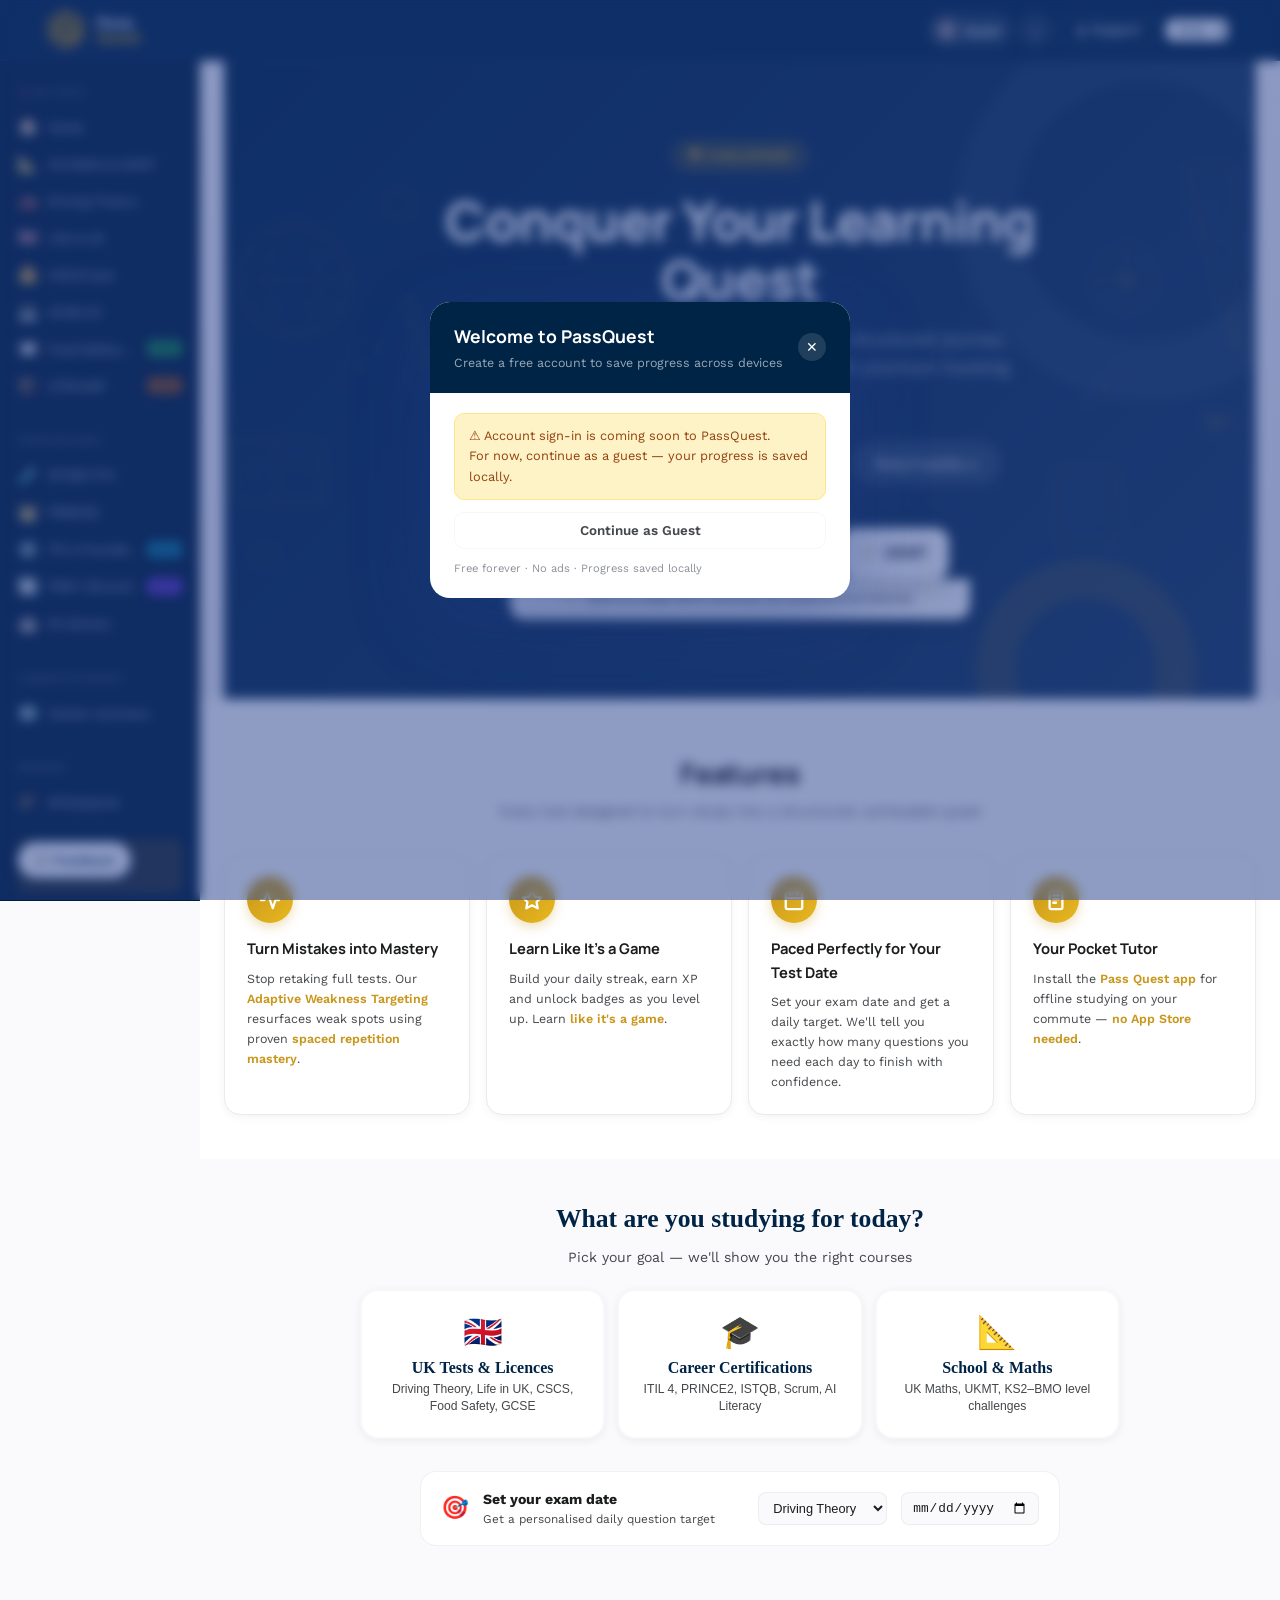
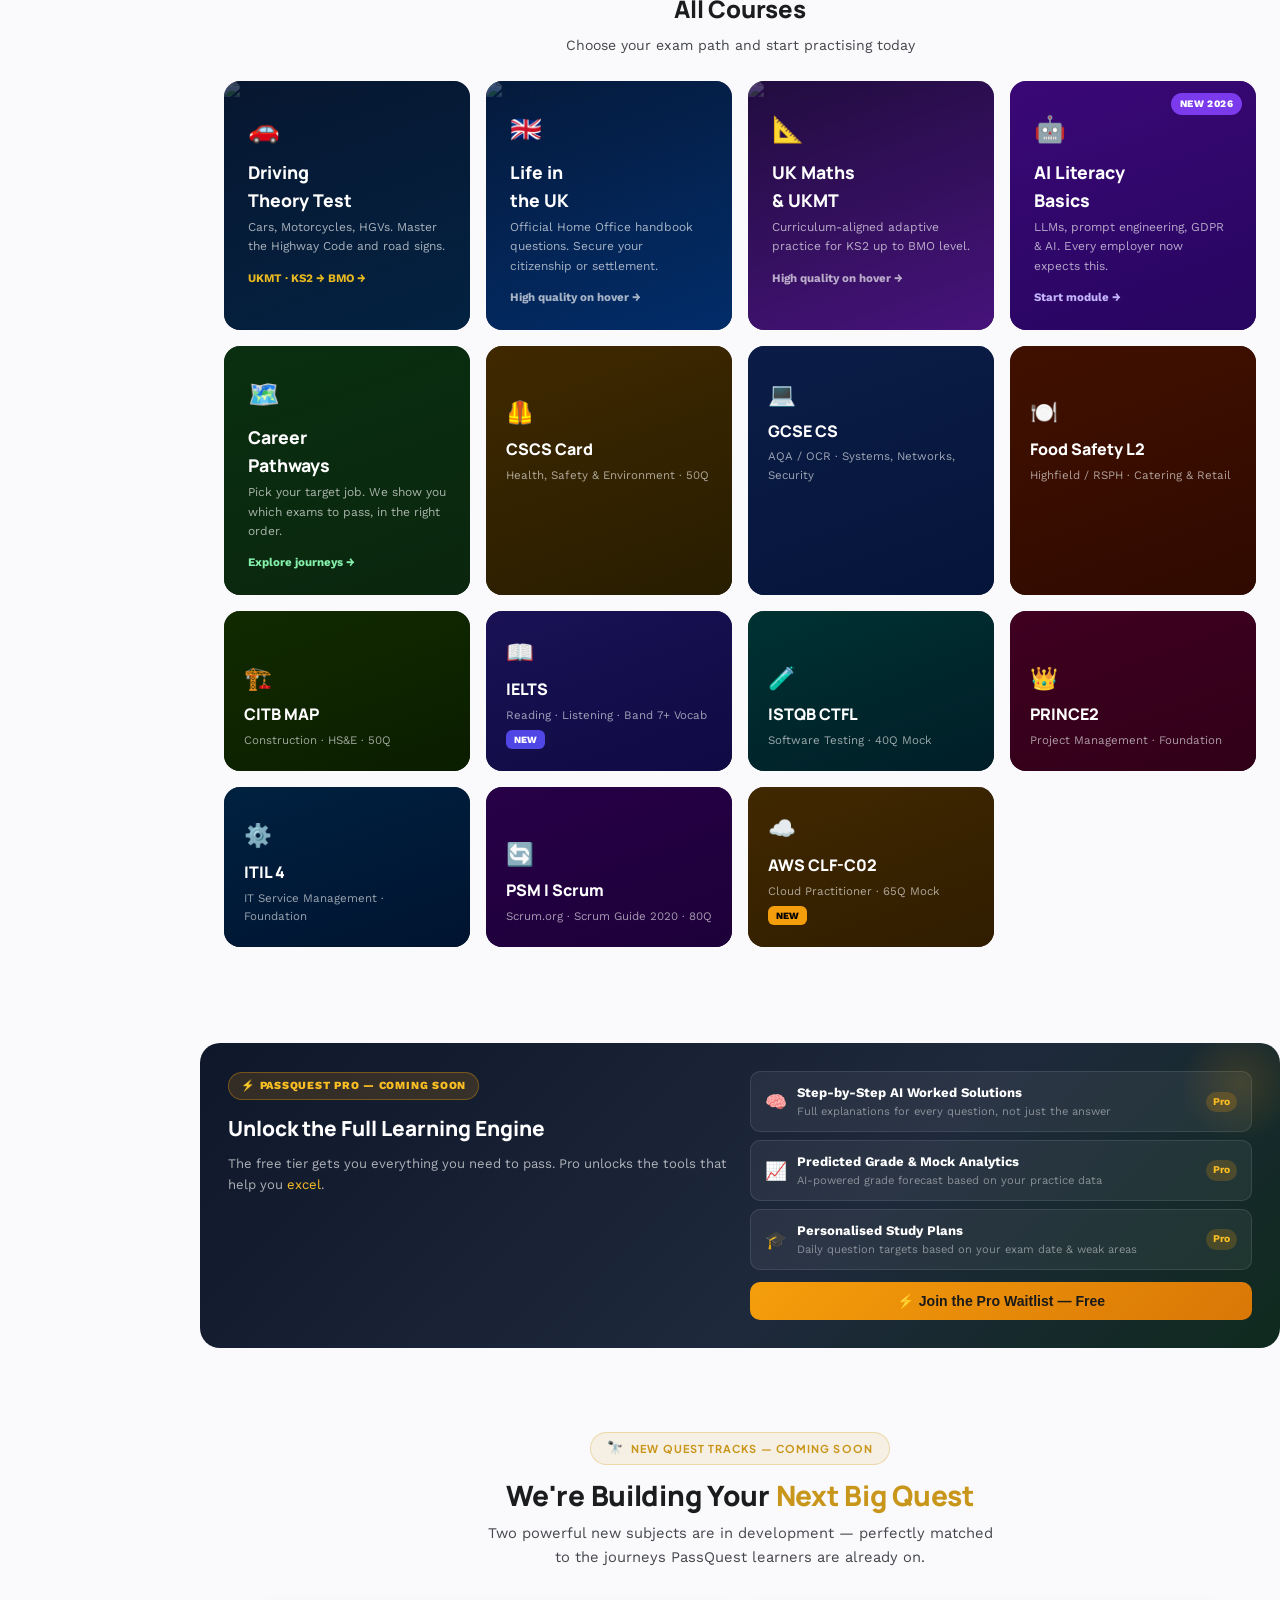
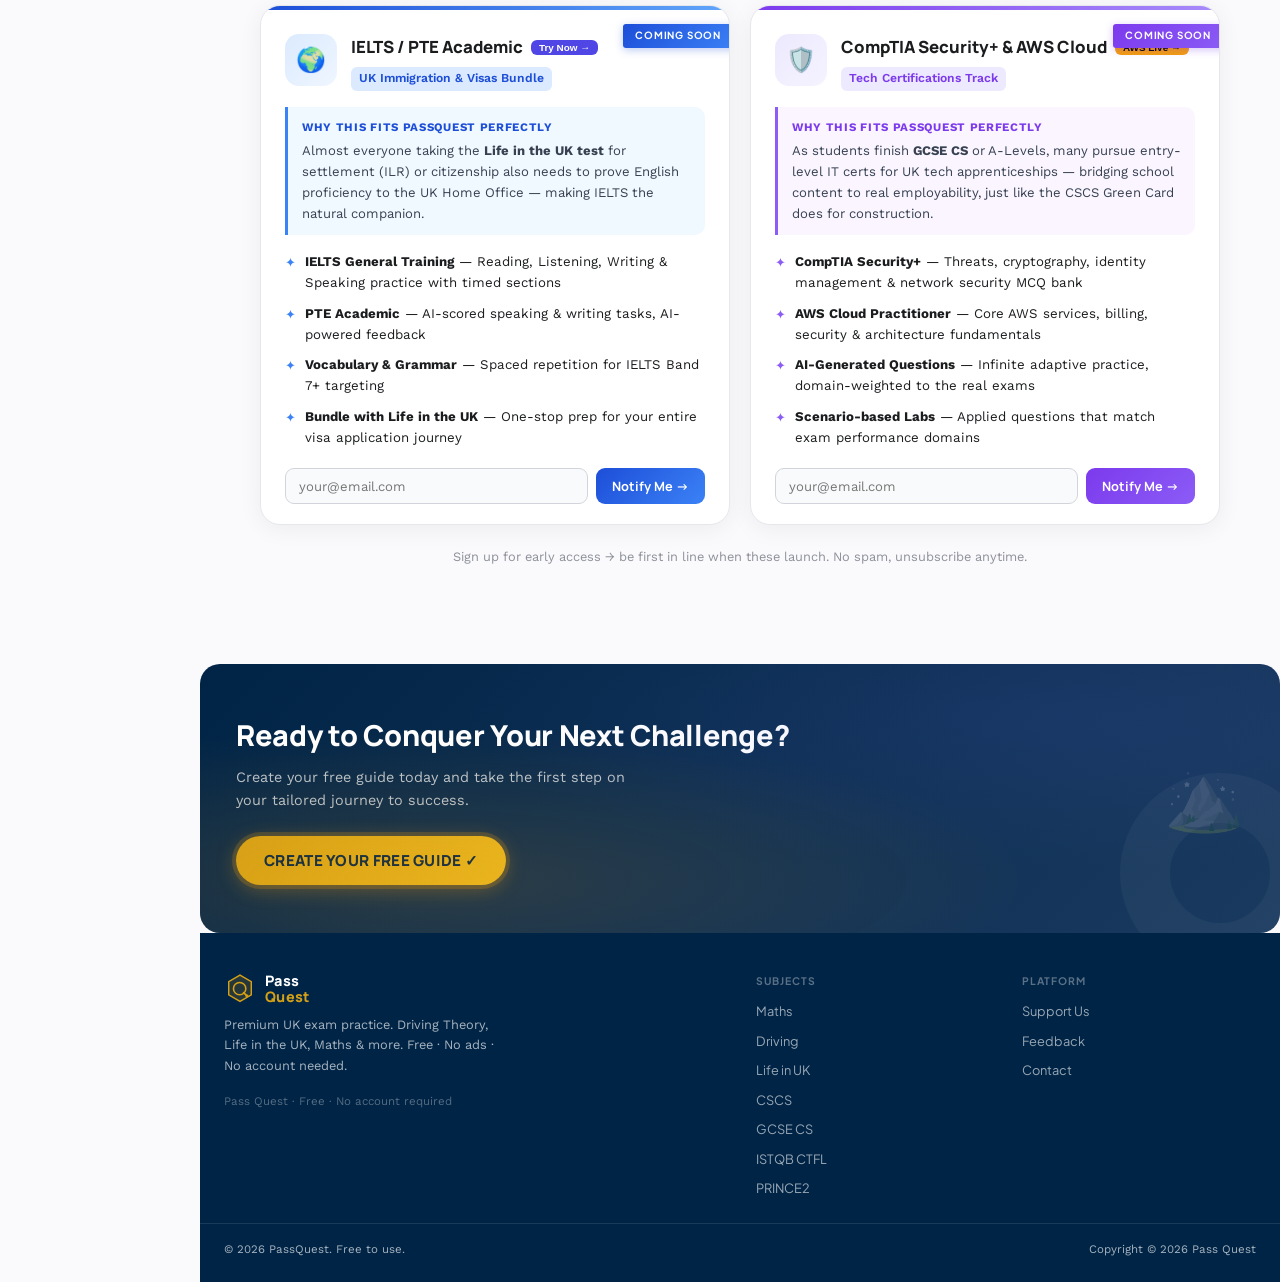
==== index.html @ 2c8353b1 "Add files via upload" ====
<!DOCTYPE html>
<html lang="en">
<head>
<meta charset="UTF-8"/>
<meta name="viewport" content="width=device-width,initial-scale=1.0"/>
<title>PassQuest — UK Maths Practice</title>
<link rel="manifest" href="/manifest.json">
<meta name="theme-color" content="#1E3A8A">
<meta name="apple-mobile-web-app-capable" content="yes">
<meta name="apple-mobile-web-app-status-bar-style" content="black-translucent">
<meta name="apple-mobile-web-app-title" content="PassQuest">
<link rel="apple-touch-icon" href="/icon-192.png">
<link rel="icon" href="data:image/svg+xml,<svg xmlns='http://www.w3.org/2000/svg' viewBox='0 0 100 100'><text y='.9em' font-size='90'></text></svg>">
<link rel="preconnect" href="https://fonts.googleapis.com">
<link rel="preconnect" href="https://fonts.gstatic.com" crossorigin>
<link href="https://fonts.googleapis.com/css2?family=Manrope:wght@400;500;600;700;800;900&family=Work+Sans:wght@400;500;600;700&family=Plus+Jakarta+Sans:wght@400;500;600;700&family=JetBrains+Mono:wght@500;600&display=swap" rel="stylesheet">

<style>
/* ─── Reset & tokens ───────────────────────────────────────── */
*,*::before,*::after{box-sizing:border-box;margin:0;padding:0}

:root{
  /* ─── Academic Architect Palette ─────────────────────── */
  --primary:#002446;
  --primary-c:#1a3a5f;
  --secondary:#00c47a;
  --secondary-c:#8af5be;
  --tertiary:#006590;
  --tertiary-f:#c2e8ff;

  /* Surface hierarchy (light stationery layers) */
  --bg:#faf9fc;
  --sur:#ffffff;
  --sur-low:#f4f3f7;
  --sur-high:#e9e8eb;
  --sur-dim:#dddadf;

  /* Keep legacy vars mapped for backward compatibility */
  --navy:#002446;
  --navy2:#1a3a5f;
  --gold:#d4a017;
  --gold2:#e8b820;

  /* On-surface text (never pure black) */
  --tx:#1a1c1e;
  --mu:#44474b;
  --lite:#8d9199;

  /* Borders — "Ghost Border" at 15% opacity */
  --bdr:rgba(195,198,207,0.15);
  --bdr2:rgba(195,198,207,0.25);
  --outline:#c3c6cf;

  /* Topic accent */
  --tc:#006590; --tcb:#c2e8ff;

  /* Feedback */
  --ok:#006e2e; --okb:#d3f5e6; --okbdr:#00a84a;
  --bad:#ba1a1a; --badb:#ffdad6; --badbdr:#e05c5c;

  /* Tier colours */
  --t1:#15803d; --t1b:#dcfce7;
  --t2:#002446; --t2b:#c2e8ff;
  --t3:#6a3ea1; --t3b:#eedcff;
  --t4:#9f1239; --t4b:#ffe4e6;

  /* Spacing */
  --r:12px; --rlg:20px;

  /* Ambient shadow — DESIGN.md spec */
  --sh:0 12px 32px rgba(26,28,30,0.06);
  --shlg:0 16px 48px rgba(26,28,30,0.10);

  /* Easing */
  --ease:cubic-bezier(0.4,0,0.2,1);
}

/* ─── Dark theme tokens ────────────────────────────────────── */
[data-theme="dark"]{
  --primary:#93b4ff;
  --primary-c:#3d5a9a;
  --secondary:#4ade80;
  --secondary-c:#052e16;
  --bg:#0f1117;
  --sur:#1a1d27;
  --sur-low:#21253a;
  --sur-high:#2c3050;
  --sur-dim:#181b2c;
  --navy:#93b4ff;
  --navy2:#b3caff;
  --gold:#fbbf24;
  --gold2:#fcd34d;
  --tx:#e6e1e5;
  --mu:#cac4d0;
  --lite:#938f99;
  --bdr:rgba(147,143,153,0.15);
  --bdr2:rgba(147,143,153,0.25);
  --outline:#938f99;
  --tc:#60a5fa; --tcb:#1e3a5f;
  --ok:#4ade80; --okb:#052e16; --okbdr:#166534;
  --bad:#f87171; --badb:#450a0a; --badbdr:#7f1d1d;
  --sh:0 12px 32px rgba(0,0,0,0.35);
  --shlg:0 20px 60px rgba(0,0,0,0.5);
}


html{ scroll-behavior:smooth }
body{
  font-family:'Work Sans',sans-serif;
  background:var(--bg);
  color:var(--tx);
  min-height:100dvh;
  line-height:1.6;
  position:relative;
}
/* ── Ambient background inspired by Image 6: deep navy library + compass rose glow ── */
body::before{
  content:'';
  position:fixed;inset:0;z-index:-1;
  /* Deep navy-to-midnight gradient matching the dark library scene */
  background:
    radial-gradient(ellipse 60% 55% at 50% 0%, rgba(0,70,130,.12) 0%, transparent 70%),
    radial-gradient(ellipse 40% 35% at 50% 30%, rgba(212,160,23,.04) 0%, transparent 60%),
    radial-gradient(ellipse 80% 60% at 20% 80%, rgba(0,30,80,.08) 0%, transparent 60%),
    radial-gradient(ellipse 80% 60% at 80% 80%, rgba(0,20,60,.06) 0%, transparent 60%);
  pointer-events:none;
}
/* Subtle animated compass glow at page centre */
body::after{
  content:'';
  position:fixed;left:50%;top:35%;transform:translate(-50%,-50%);
  width:600px;height:600px;border-radius:50%;z-index:-1;
  background:radial-gradient(circle, rgba(212,160,23,.028) 0%, transparent 65%);
  pointer-events:none;
  animation:compassGlow 8s ease-in-out infinite alternate;
}
@keyframes compassGlow{
  from{opacity:.6;transform:translate(-50%,-50%) scale(1)}
  to{opacity:1;transform:translate(-50%,-50%) scale(1.15)}
}

/* ─── Typography helpers ─────────────────────────────────── */
.f-head{ font-family:'Manrope',sans-serif }
.f-mono{ font-family:'JetBrains Mono',monospace }

/* ─── Nav ─────────────────────────────────────────────────── */
#nav{
  position:sticky;top:0;z-index:100;
  background:#002446;
  border-bottom:1px solid rgba(255,255,255,0.08);
  padding:0 16px;
}
[data-theme="dark"] #nav{background:#001830;border-bottom:1px solid rgba(255,255,255,0.08)}
.nav-inner{
  max-width:1200px;margin:0 auto;
  display:flex;align-items:center;justify-content:space-between;
  height:60px;gap:6px;padding:0 4px;
  position:relative;
}
.nav-brand{
  display:flex;align-items:center;gap:9px;
  font-family:'Manrope',sans-serif;font-weight:800;
  color:#fff;font-size:1.04rem;text-decoration:none;
  flex-shrink:0;
}
.nav-brand span{font-size:1.2rem}
/* ── Hexagonal Q Logo ─────────────────────────────────────── */
.nav-logo-hex{
  width:44px;height:44px;flex-shrink:0;
  display:flex;align-items:center;justify-content:center;
  position:relative;
  filter:drop-shadow(0 2px 6px rgba(212,160,23,.35));
}
.nav-logo-hex svg{width:44px;height:44px;}
.nav-brand-text{
  display:flex;flex-direction:column;
  line-height:1;gap:0;
}
.nav-brand-text .brand-pass{
  font-size:.92rem;font-weight:900;color:#ffffff;
  letter-spacing:.02em;font-family:'Manrope',sans-serif;
}
.nav-brand-text .brand-quest{
  font-size:.92rem;font-weight:900;color:#D4A017;
  letter-spacing:.02em;font-family:'Manrope',sans-serif;
}
@media(max-width:480px){
  .nav-brand-text .brand-pass,.nav-brand-text .brand-quest{font-size:.82rem}
  .nav-logo-hex{width:38px;height:38px}
  .nav-logo-hex svg{width:38px;height:38px}
}
.nav-tabs{
  display:flex;gap:0;overflow-x:auto;white-space:nowrap;
  -webkit-overflow-scrolling:touch;scrollbar-width:none;
  overscroll-behavior-x:contain;
  flex:1;min-width:0;
  padding-bottom:0;
  -webkit-mask-image:linear-gradient(to right, black 80%, transparent 100%);
  mask-image:linear-gradient(to right, black 80%, transparent 100%);
}
.nav-tabs::-webkit-scrollbar{display:none}
.nav-tab{
  padding:8px 14px;border-radius:0;
  font-size:.82rem;font-weight:500;color:rgba(255,255,255,.65);
  border:none;background:none;cursor:pointer;
  transition:color .15s;white-space:nowrap;
  display:flex;align-items:center;gap:4px;
  flex-shrink:0;position:relative;
}
.nav-tab:hover{color:#fff}
.nav-tab.on{color:var(--gold);font-weight:700}
/* Gold underline on active tab */
.nav-tab.on::after{
  content:'';
  position:absolute;bottom:0;left:14px;right:14px;
  height:2px;border-radius:2px 2px 0 0;
  background:var(--gold);
}
/* Override per-tab colours — all tabs same gold on this dark nav */
#tab-home.on,#tab-maths.on,#tab-lituk.on,#tab-driving.on,#tab-cscs.on,#tab-gcse.on,#tab-all.on,#tab-istqb.on,#tab-prince2.on,#tab-foodsafety.on,#tab-itil.on,#tab-ai.on,#tab-citb.on,#tab-psm.on{
  color:var(--gold);background:none;
}
.nav-right{
  display:flex;align-items:center;gap:8px;flex-shrink:0;
}
.theme-toggle{
  width:32px;height:32px;border-radius:50%;
  border:1.5px solid rgba(255,255,255,.2);background:rgba(255,255,255,.08);
  color:rgba(255,255,255,.7);cursor:pointer;font-size:1.1rem;
  display:flex;align-items:center;justify-content:center;
  transition:all .2s;flex-shrink:0;
}
.theme-toggle:hover{border-color:var(--gold);color:var(--gold)}
.btn-donate{
  padding:6px 16px;border-radius:8px;border:1.5px solid rgba(255,255,255,.25);cursor:pointer;
  background:transparent;color:rgba(255,255,255,.8);
  font-size:.78rem;font-weight:600;letter-spacing:.02em;
  display:flex;align-items:center;gap:6px;
  transition:all .18s;flex-shrink:0;white-space:nowrap;
}
.btn-donate:hover{border-color:var(--gold);color:var(--gold)}
.btn-donate:hover{transform:translateY(-1px);box-shadow:0 4px 12px rgba(159,18,57,.35)}
@media(max-width:640px){.btn-donate{display:none}}
@media(max-width:900px){.nav-tier-pill span:last-child{display:none}}
@media(max-width:780px){#nav-qcount{display:none}}
@media(max-width:520px){.btn-pwa-install{display:none!important}}
.nav-tier-pill{
  display:flex;align-items:center;gap:6px;
  padding:5px 12px;border-radius:100px;
  font-size:.75rem;font-weight:700;
  background:var(--t2b);color:var(--t2);
  border:none;cursor:pointer;transition:all .15s;
}
.nav-tier-pill:hover{filter:brightness(.95)}

/* ─── Page wrapper ───────────────────────────────────────── */
#app{ position:relative;z-index:1 }
.page{ display:none }
.page.on{ display:block }

/* ─── Shared layout ──────────────────────────────────────── */
.wrap{
  max-width:1100px;margin:0 auto;
  padding:clamp(28px,5vw,56px) 24px;
}
.page-wrap{
  max-width:740px;margin:0 auto;
  padding:24px 24px 48px;
}
@media(max-width:480px){ .page-wrap{padding:16px 16px 40px;} }
.page-wrap{
  max-width:740px;margin:0 auto;
  padding:24px 24px 48px;
}
@media(max-width:480px){ .page-wrap{padding:16px 16px 40px;} }
.section-label{
  display:inline-flex;align-items:center;gap:7px;
  font-family:'JetBrains Mono',monospace;font-size:.68rem;
  letter-spacing:.12em;text-transform:uppercase;color:var(--gold);
  margin-bottom:9px;
}
.section-label::before{content:'';width:18px;height:1.5px;background:var(--gold)}
h1.page-title{
  font-family:'Manrope',sans-serif;font-weight:800;
  font-size:clamp(2rem,5vw,3.2rem);
  color:var(--navy);line-height:1.1;margin-bottom:12px;
}
h1.page-title em{
  font-style:normal;
  background:linear-gradient(130deg,var(--gold),var(--gold2));
  -webkit-background-clip:text;-webkit-text-fill-color:transparent;background-clip:text;
}
.page-sub{
  font-size:1rem;color:var(--mu);line-height:1.7;
  max-width:560px;margin-bottom:32px;
}
.divider{
  border:none;height:1.5px;margin:0;
  background:linear-gradient(90deg,transparent,var(--bdr),transparent);
}

/* ─── Buttons ────────────────────────────────────────────── */
.btn{
  display:inline-flex;align-items:center;justify-content:center;gap:7px;
  padding:10px 20px;border-radius:10px;
  font-family:'Work Sans',sans-serif;font-weight:600;font-size:.87rem;
  border:none;cursor:pointer;text-decoration:none;
  transition:all .16s;white-space:nowrap;
}
.btn:disabled{opacity:.38;cursor:not-allowed}
.btn-navy{background:linear-gradient(135deg,var(--primary),var(--primary-c));color:#fff;box-shadow:0 12px 32px rgba(26,28,30,.08)}
.btn-navy:hover:not(:disabled){background:linear-gradient(135deg,var(--primary-c),var(--primary));transform:translateY(-1px);box-shadow:0 16px 40px rgba(26,28,30,.14)}
.btn-gold{background:linear-gradient(135deg,var(--gold),var(--gold2));color:#fff;box-shadow:0 12px 32px rgba(212,160,23,.25)}
.btn-gold:hover:not(:disabled){background:var(--gold2);transform:translateY(-1px)}
.btn-ghost{background:transparent;color:var(--mu);border:1.5px solid var(--bdr)}
.btn-ghost:hover:not(:disabled){background:var(--sur);color:var(--tx)}
.btn-ok{background:var(--okb);color:var(--ok);border:1.5px solid var(--okbdr)}
.btn-err{background:var(--badb);color:var(--bad);border:1.5px solid var(--badbdr)}
.btn-sm{padding:6px 12px;font-size:.78rem;border-radius:8px}
.btn-lg{padding:13px 26px;font-size:.95rem;border-radius:12px}
.btn-full{width:100%}

/* ─── Cards ──────────────────────────────────────────────── */
.card{
  background:var(--sur);border:1.5px solid var(--bdr2);
  border-radius:var(--r);box-shadow:var(--sh);
}
.card-lg{
  background:var(--sur);border:1.5px solid var(--bdr2);
  border-radius:var(--rlg);box-shadow:var(--shlg);
}

/* ─── HOME PAGE ──────────────────────────────────────────── */

/* Tier selector strip */
.tier-strip{
  display:grid;grid-template-columns:repeat(4,1fr);gap:10px;
  margin-bottom:36px;
}
@media(max-width:700px){.tier-strip{grid-template-columns:1fr 1fr}}
.tier-btn{
  padding:14px 10px;border-radius:12px;
  border:2px solid var(--bdr2);background:var(--sur);
  cursor:pointer;text-align:center;transition:all .18s;
  position:relative;overflow:hidden;
}
.tier-btn::after{
  content:'';position:absolute;bottom:0;left:0;right:0;height:3px;
  background:var(--tc);transform:scaleX(0);transform-origin:center;
  transition:transform .2s;
}
.tier-btn:hover{border-color:var(--tc);box-shadow:var(--sh)}
.tier-btn:hover::after,.tier-btn.on::after{transform:scaleX(1)}
.tier-btn.on{border-color:var(--tc);background:var(--tcb)}
.tier-icon{font-size:1.5rem;margin-bottom:5px}
.tier-name{font-family:'Manrope',sans-serif;font-weight:700;font-size:.92rem;color:var(--navy)}
.tier-age{font-size:.7rem;color:var(--mu);margin-top:2px}
.tier-tag{
  display:inline-block;margin-top:6px;
  padding:2px 8px;border-radius:100px;
  font-size:.63rem;font-weight:700;letter-spacing:.04em;
  background:var(--tcb);color:var(--tc);
}

/* Topic grid */
.topic-grid{
  display:grid;
  grid-template-columns:repeat(auto-fill,minmax(290px,1fr));
  gap:18px;
}
.topic-card{
  background:var(--sur);border:1.5px solid var(--bdr2);
  border-radius:var(--r);overflow:hidden;
  box-shadow:var(--sh);
  transition:transform .18s,box-shadow .18s;
  cursor:pointer;
}
.topic-card:hover{transform:translateY(-3px);box-shadow:var(--shlg)}
.tc-head{
  padding:18px 18px 14px;
  display:flex;align-items:flex-start;gap:12px;
}
.tc-icon{
  width:42px;height:42px;border-radius:11px;
  background:var(--tcb);
  display:flex;align-items:center;justify-content:center;
  font-size:1.25rem;flex-shrink:0;
}
.tc-meta{ flex:1;min-width:0 }
.tc-title{
  font-family:'Manrope',sans-serif;font-weight:700;
  font-size:.97rem;color:var(--navy);margin-bottom:2px;
}
.tc-sub{font-size:.73rem;color:var(--mu)}
.tc-chips{
  padding:4px 18px 14px;
  display:flex;flex-wrap:wrap;gap:5px;
}
.chip{
  padding:4px 10px;border-radius:100px;
  border:1.5px solid var(--bdr2);background:#fff;
  font-size:.7rem;font-weight:500;color:var(--mu);
  cursor:pointer;transition:all .14s;
}
.chip:hover{
  border-color:var(--tc);color:var(--tc);background:var(--tcb);
}
.tc-foot{
  padding:10px 18px;border-top:1.5px solid var(--bdr2);
  display:flex;align-items:center;justify-content:space-between;
}
.tc-count{font-size:.7rem;color:var(--lite)}
.tc-go{
  padding:6px 14px;border-radius:8px;font-size:.77rem;font-weight:700;
  background:var(--navy);color:#fff;border:none;cursor:pointer;
  transition:all .14s;
}
.tc-go:hover{background:var(--navy2)}

/* Quick-start banner */
.quick-bar{
  background:linear-gradient(135deg,var(--navy),var(--navy2));
  border-radius:var(--r);padding:22px 26px;
  display:flex;align-items:center;justify-content:space-between;gap:20px;
  margin-bottom:36px;overflow:hidden;position:relative;
}
.qb-txt h3{font-family:'Manrope',sans-serif;font-weight:700;font-size:1.1rem;color:#fff;margin-bottom:4px}
.qb-txt p{font-size:.8rem;color:rgba(255,255,255,.62)}

/* ─── QUIZ PAGE ──────────────────────────────────────────── */
/* ── Sticky quiz progress bar ───────────────────────────── */
#quiz-top-progress {
  position: fixed; top: 0; left: 0; right: 0;
  height: 2px; z-index: 9999;
  background: transparent;
  display: none;
}
#quiz-top-progress-fill {
  height: 100%;
  background: linear-gradient(90deg, #1E3A8A, #00CFC8);
  border-radius: 0 2px 2px 0;
  transition: width .35s cubic-bezier(.4,0,.2,1);
  width: 0%;
}
body.in-quiz #quiz-top-progress { display: block; }
#quiz-page{ background:var(--bg) }

.quiz-header{
  background:rgba(0,0,0,.97);backdrop-filter:blur(14px);
  border-bottom:1.5px solid var(--bdr2);
  padding:12px 24px;
  position:sticky;top:58px;z-index:80;
}
.quiz-header-inner{
  max-width:720px;margin:0 auto;
  display:flex;align-items:center;gap:14px;
}
.quiz-meta{
  flex:1;min-width:0;
}
.quiz-meta-row{
  display:flex;align-items:center;justify-content:space-between;
  margin-bottom:6px;
}
.quiz-topic-label{
  font-size:.72rem;font-weight:700;letter-spacing:.04em;
  color:var(--tc,var(--navy));
}
.quiz-counter{font-size:.72rem;color:var(--mu)}
.progress-bar{
  height:5px;background:var(--bdr2);border-radius:100px;overflow:hidden;
}
.progress-fill{
  height:100%;border-radius:100px;
  background:var(--tc,var(--navy));
  transition:width .4s ease;
}
.dot-row{
  display:flex;gap:5px;flex-wrap:wrap;justify-content:center;
  padding:8px 24px;max-width:720px;margin:0 auto;
}
.dot{
  width:10px;height:10px;border-radius:50%;
  background:var(--bdr2);border:none;padding:0;cursor:default;
  transition:all .2s;flex-shrink:0;
}
.dot.cur{
  background:var(--tc,var(--navy));
  box-shadow:0 0 0 3px rgba(30,58,138,.15);
  transform:scale(1.3);
}
.dot.ok{background:var(--ok)}
.dot.bad{background:var(--bad)}

/* Question card */
.q-wrap{
  max-width:720px;margin:0 auto;
  padding:24px 24px 120px;
}
.q-card{
  background:var(--sur);border:1.5px solid var(--bdr2);
  border-radius:var(--rlg);padding:28px;
  box-shadow:var(--shlg);margin-bottom:16px;
}
.q-category-badge{
  display:inline-flex;align-items:center;gap:5px;
  padding:3px 10px;border-radius:100px;
  font-size:.67rem;font-weight:700;letter-spacing:.05em;text-transform:uppercase;
  background:var(--tcb,#dbeafe);color:var(--tc,var(--navy));
  margin-bottom:16px;
}
.q-text{
  font-family:'Manrope',sans-serif;font-weight:600;
  font-size:clamp(1rem,2.5vw,1.18rem);
  line-height:1.5;color:var(--tx);
  margin-bottom:22px;
}
.options{margin-top:4px}
/* 2x2 grid for short options, single col for long ones — set via JS */
.mcq-grid{display:grid;gap:10px;grid-template-columns:1fr 1fr}
.mcq-grid.single-col{grid-template-columns:1fr}
.opt{
  width:100%;padding:13px 16px;
  border-radius:11px;border:2px solid var(--bdr2);
  background:var(--sur);
  font-family:'Work Sans',sans-serif;font-weight:500;font-size:.88rem;
  text-align:left;cursor:pointer;
  transition:all .15s;
  display:flex;align-items:center;gap:12px;
}
.opt:hover:not(:disabled){border-color:var(--tc,var(--navy));background:var(--tcb,#f0f9ff)}
.opt.cor{border-color:var(--ok)!important;background:var(--okb)!important;color:var(--ok)!important;font-weight:600}
.opt.wrg{border-color:var(--bad)!important;background:var(--badb)!important;color:var(--bad)!important}
.opt.dim{opacity:.35;pointer-events:none}
.opt-letter{
  width:26px;height:26px;border-radius:7px;
  background:var(--bdr2);color:var(--mu);
  font-size:.68rem;font-weight:800;letter-spacing:.02em;
  display:flex;align-items:center;justify-content:center;flex-shrink:0;
  transition:all .15s;
}
.opt:hover:not(:disabled) .opt-letter{background:var(--tc,var(--navy));color:#fff}
.opt.cor .opt-letter{background:var(--ok);color:#fff}
.opt.wrg .opt-letter{background:var(--bad);color:#fff}
.opt.dim .opt-letter{opacity:.5}
.opt-text{flex:1;line-height:1.4}
.opt-tick{font-weight:700;font-size:.9rem;flex-shrink:0;margin-left:auto}
@media(max-width:540px){.mcq-grid{grid-template-columns:1fr}}
.multi-hint{
  font-size:.75rem;font-weight:700;color:var(--tc);
  padding:6px 10px;background:var(--tcb);border-radius:8px;
  margin-bottom:10px;display:inline-block;
}
.opt-check.sel{border-color:var(--tc)!important;background:var(--tcb)!important}
.opt-checkbox{background:var(--navy);color:#fff}
.opt-check.sel .opt-checkbox{background:var(--tc);color:#fff}

/* feedback strip under question */
.feedback-box{
  border-radius:var(--r);padding:16px 18px;
  margin-bottom:16px;font-size:.87rem;line-height:1.6;
}
.feedback-box.ok{background:var(--okb);border:1.5px solid var(--okbdr);color:var(--ok)}
.feedback-box.bad{background:var(--badb);border:1.5px solid var(--badbdr);color:var(--bad)}
.feedback-label{font-weight:700;margin-bottom:4px;font-size:.8rem;letter-spacing:.04em;text-transform:uppercase}
.feedback-txt{color:var(--tx)}

/* AI panels */
.ai-panel{
  background:var(--sur-low);border:1.5px solid var(--bdr2);
  border-radius:var(--r);padding:14px 18px;
  margin-bottom:10px;font-size:.83rem;line-height:1.65;color:var(--tx);
}
.ai-label{
  font-family:'JetBrains Mono',monospace;font-size:.63rem;
  letter-spacing:.1em;text-transform:uppercase;color:var(--gold);
  margin-bottom:7px;
}

/* Fixed bottom bar */
.q-bottom{
  position:fixed;bottom:0;left:0;right:0;z-index:70;
  background:rgba(0,0,0,.97);backdrop-filter:blur(14px);
  border-top:1.5px solid var(--bdr2);
  padding:12px 24px;
  padding-bottom:max(12px, env(safe-area-inset-bottom));
}
[data-theme="dark"] .q-bottom{background:rgba(24,27,46,.95)}
.q-wrap{padding-bottom:90px}
/* ── IELTS split screen responsive ──────────────── */
@media(max-width:700px){
  #ielts-split{grid-template-columns:1fr!important}
}
@media(max-width:600px){
  .q-wrap{padding-bottom:110px}
}
.q-bottom-inner{
  max-width:720px;margin:0 auto;
  display:flex;align-items:center;gap:10px;
}

/* ─── RESULTS PAGE ───────────────────────────────────────── */
.results-wrap{
  max-width:680px;margin:0 auto;
  padding:clamp(24px,5vw,48px) 24px;
}
.score-ring-wrap{
  display:flex;justify-content:center;margin-bottom:24px;
}
.score-ring{
  width:140px;height:140px;border-radius:50%;
  border:6px solid var(--bdr2);
  position:relative;
  display:flex;align-items:center;justify-content:center;
  flex-direction:column;
}
.score-pct{
  font-family:'Manrope',sans-serif;font-weight:800;
  font-size:2rem;color:var(--navy);
}
.score-lbl{font-size:.72rem;color:var(--mu)}
.medal-banner{
  text-align:center;padding:18px;
  border-radius:var(--r);margin-bottom:20px;
}
.medal-emoji{font-size:2.5rem;margin-bottom:6px}
.medal-name{
  font-family:'Manrope',sans-serif;font-weight:700;
  font-size:1.2rem;color:var(--navy);
}
.medal-sub{font-size:.8rem;color:var(--mu);margin-top:4px}

.result-q-list{ display:flex;flex-direction:column;gap:10px;margin-top:20px }
.rq{
  background:var(--sur);border:1.5px solid var(--bdr2);
  border-radius:var(--r);overflow:hidden;
}
.rq-head{
  padding:12px 16px;
  display:flex;align-items:center;gap:10px;
  cursor:pointer;
}
.rq-icon{font-size:1rem;flex-shrink:0}
.rq-txt{flex:1;font-size:.83rem;font-weight:500;color:var(--tx)}
.rq-chevron{color:var(--lite);font-size:.7rem;transition:transform .2s}
.rq.open .rq-chevron{transform:rotate(90deg)}
.rq-body{
  display:none;padding:12px 16px;
  border-top:1.5px solid var(--bdr2);
  background:var(--sur-low);font-size:.8rem;line-height:1.6;color:var(--mu);
}
.rq.open .rq-body{display:block}
.rq-ans{font-weight:600;color:var(--ok);margin-bottom:6px;font-size:.82rem}
.rq-exp{color:var(--tx)}

/* ─── MODAL (tier picker) ────────────────────────────────── */
.overlay{
  position:fixed;inset:0;z-index:300;
  background:rgba(30,58,138,.5);backdrop-filter:blur(6px);
  display:none;align-items:center;justify-content:center;padding:20px;
}
.overlay.on{display:flex;animation:fadeIn .18s ease}
@keyframes fadeIn{from{opacity:0}to{opacity:1}}
.modal-box{
  background:var(--sur);border-radius:var(--rlg);
  width:100%;max-width:480px;
  box-shadow:0 24px 80px rgba(30,58,138,.3);
  overflow:hidden;animation:slideUp .22s ease;
}
@keyframes slideUp{from{transform:translateY(18px);opacity:0}to{transform:translateY(0);opacity:1}}
.modal-head{
  background:var(--navy);padding:20px 24px;
  display:flex;align-items:center;justify-content:space-between;
}
.modal-head h3{font-family:'Manrope',sans-serif;font-weight:700;font-size:1.1rem;color:#fff}
.modal-head p{font-size:.78rem;color:rgba(255,255,255,.6);margin-top:3px}
.modal-close{
  width:28px;height:28px;border-radius:50%;
  background:rgba(255,255,255,.12);border:none;
  color:#fff;cursor:pointer;font-size:.9rem;
  display:flex;align-items:center;justify-content:center;
  transition:background .14s;flex-shrink:0;
}
.modal-close:hover{background:rgba(255,255,255,.22)}
.modal-body{padding:20px 24px}
.modal-label{font-size:.75rem;font-weight:700;color:var(--navy);margin-bottom:9px;text-transform:uppercase;letter-spacing:.05em}
.opt-row{display:flex;gap:8px;flex-wrap:wrap;margin-bottom:18px}
.opt-btn{
  flex:1;min-width:80px;
  padding:10px 10px;border-radius:11px;
  border:1.5px solid var(--bdr);background:var(--sur);
  cursor:pointer;text-align:center;font-size:.78rem;font-weight:600;
  color:var(--tx);
  transition:transform .18s ease, border-color .15s, box-shadow .18s, background .15s;
  box-shadow:0 1px 3px rgba(15,23,42,.04);
  will-change:transform;
}
.opt-btn:hover:not(.correct):not(.wrong){
  border-color:var(--navy);color:var(--navy);
  transform:translateY(-2px);
  box-shadow:0 6px 16px rgba(30,58,138,.12);
  background:#fff;
}
.opt-btn.on{border-color:var(--tc,var(--navy));background:var(--tcb,#dbeafe);color:var(--tc,var(--navy));box-shadow:0 2px 8px rgba(37,99,235,.15)}
.opt-btn .ob-icon{font-size:1.2rem;display:block;margin-bottom:3px}
.modal-foot{
  padding:14px 24px;border-top:1.5px solid var(--bdr2);
  display:flex;gap:8px;
}





/* ─── Mobile Quiz Polish ─────────────────────────────────── */
@media (max-width: 480px) {
  .mcq-grid { grid-template-columns: 1fr !important; }
  .opt-btn { min-width: unset; padding: 13px 14px; font-size: .84rem; text-align: left; }
  .opt-btn .ob-icon { display: inline-block; margin-bottom: 0; margin-right: 8px; }
  .quiz-header { flex-wrap: wrap; gap: 6px; }
  .quiz-title { font-size: .78rem !important; }
  .review-screen { border-radius: 0; }
  .review-filter-btn { font-size: .7rem; padding: 4px 10px; }
}
@media (max-width: 360px) {
  .opt-btn { font-size: .8rem; padding: 11px 12px; }
}




/* ─── DT Study Notes inner panels (matches LitUK study-panel style) ─── */
#dt-notes-container > .maq-cat-panel {
  border-radius: 0;
  border-left: none;
  border-right: none;
  border-top: none;
  border-bottom: 1px solid var(--bdr);
}
#dt-notes-container > .maq-cat-panel:last-of-type {
  border-bottom: none;
}
#dt-notes-container > .maq-cat-panel:nth-child(1) { border-left: 3px solid #22c55e; }
#dt-notes-container > .maq-cat-panel:nth-child(2) { border-left: 3px solid #f59e0b; }
#dt-notes-container > .maq-cat-panel:nth-child(3) { border-left: 3px solid #3b82f6; }
#dt-notes-container > .maq-cat-panel:nth-child(4) { border-left: 3px solid #8b5cf6; }
#dt-notes-container > div:last-child { border-radius: 0 0 14px 14px; }
/* Make the mock CTA at bottom rounded */
#dt-notes-container > div[style*="linear-gradient"] {
  border-radius: 0 0 14px 14px;
  margin: 0;
}

/* ─── Most Asked Questions Panels ───────────────────────── */
.maq-cat-panel {
  background: var(--sur);
  border: 1.5px solid var(--bdr2);
  border-radius: 12px;
  overflow: hidden;
  margin-bottom: 8px;
  transition: box-shadow .18s;
}
.maq-cat-panel:hover { box-shadow: var(--sh); }
.maq-cat-head {
  display: flex;
  align-items: center;
  gap: 10px;
  padding: 13px 16px;
  cursor: pointer;
  transition: background .15s;
  user-select: none;
}
.maq-cat-head:hover { background: var(--sur-low); }
.maq-fail-badge {
  font-size: .65rem;
  font-weight: 800;
  letter-spacing: .04em;
  padding: 3px 9px;
  border-radius: 20px;
  border: 1px solid;
  white-space: nowrap;
  flex-shrink: 0;
}
.maq-cat-title {
  flex: 1;
  font-family: 'Manrope', sans-serif;
  font-weight: 700;
  font-size: .92rem;
  color: var(--tx);
}
.maq-cat-chevron {
  color: var(--mu);
  font-size: 1.1rem;
  font-weight: 700;
  transition: transform .2s;
  flex-shrink: 0;
}
.maq-cat-panel.open .maq-cat-chevron { transform: rotate(90deg); }
.maq-cat-body {
  display: none;
  padding: 14px 16px;
  border-top: 1.5px solid var(--bdr2);
  background: var(--sur);
}
.maq-cat-panel.open .maq-cat-body {
  display: block;
  animation: optIn .2s ease both;
}
.maq-q-list { display: flex; flex-direction: column; gap: 8px; }
.maq-q {
  display: flex;
  gap: 10px;
  align-items: flex-start;
  padding: 10px 12px;
  background: var(--sur-low);
  border: 1px solid var(--bdr2);
  border-radius: 9px;
  font-size: .83rem;
  line-height: 1.5;
  color: var(--tx);
}
.maq-q-num {
  font-family: 'JetBrains Mono', monospace;
  font-size: .65rem;
  font-weight: 700;
  color: var(--navy);
  background: var(--sur);
  border: 1px solid var(--bdr2);
  border-radius: 5px;
  padding: 2px 6px;
  white-space: nowrap;
  flex-shrink: 0;
  margin-top: 2px;
}
.maq-q-text { flex: 1; }
.maq-q-ans {
  margin-top: 5px;
  font-size: .78rem;
  color: var(--ok);
  font-weight: 600;
  padding: 4px 8px;
  background: var(--okb);
  border-radius: 6px;
  border: 1px solid var(--okbdr);
}
.maq-quiz-btn {
  padding: 8px 18px;
  background: var(--navy);
  color: #fff;
  border: none;
  border-radius: 8px;
  font-size: .8rem;
  font-weight: 700;
  cursor: pointer;
  transition: background .14s, transform .14s;
}
.maq-quiz-btn:hover { background: var(--navy2); transform: translateY(-1px); }
[data-theme="dark"] .maq-q { background: #1e2235; border-color: #2e3450; }
[data-theme="dark"] .maq-q-num { background: #22253a; }

/* ─── Spinner ────────────────────────────────────────────── */
.spin{
  width:32px;height:32px;border-radius:50%;
  border:3px solid var(--bdr2);border-top-color:var(--navy);
  animation:rotate .6s linear infinite;display:inline-block;
}
@keyframes rotate{to{transform:rotate(360deg)}}

/* ─── Animations ─────────────────────────────────────────── */
@keyframes rise{from{opacity:0;transform:translateY(20px)}to{opacity:1;transform:translateY(0)}}
.rise{ animation:rise .4s ease both }
.d1{animation-delay:.06s} .d2{animation-delay:.14s} .d3{animation-delay:.22s}

/* ─── Responsive ─────────────────────────────────────────── */
@media(max-width:600px){
  .tier-strip{grid-template-columns:1fr 1fr}
  .quick-bar{flex-direction:column;align-items:flex-start}
  .q-bottom-inner{flex-wrap:wrap}
}

/* ─── Life in the UK study panels ──────────────────────────── */
.lituk-mock-banner{
  display:flex;align-items:center;justify-content:space-between;
  background:linear-gradient(135deg,var(--navy) 0%,var(--navy2) 100%);
  border-radius:var(--rlg);padding:24px 28px;margin-bottom:28px;
  color:#fff;gap:16px;flex-wrap:wrap;
}
.lituk-mock-banner h3{font-family:'Manrope',sans-serif;font-size:1.15rem;font-weight:700;margin-bottom:4px}
.lituk-mock-banner p{font-size:.82rem;opacity:.8}

.study-panel{
  border:1px solid var(--bdr);border-radius:14px;
  background:#fff;box-shadow:0 1px 4px rgba(15,23,42,.05);
  margin-bottom:12px;overflow:hidden;
  border-left:3px solid var(--bdr);
  transition:box-shadow .2s, border-left-color .2s;
}
.study-panel:hover{box-shadow:0 4px 16px rgba(15,23,42,.08)}
/* Per-chapter subtle tint accent */
.study-panel:nth-child(1){border-left-color:#3b82f6}
.study-panel:nth-child(1) .study-panel-head{background:rgba(59,130,246,.03)}
.study-panel:nth-child(2){border-left-color:#8b5cf6}
.study-panel:nth-child(2) .study-panel-head{background:rgba(139,92,246,.03)}
.study-panel:nth-child(3){border-left-color:#f59e0b}
.study-panel:nth-child(3) .study-panel-head{background:rgba(245,158,11,.03)}
.study-panel:nth-child(4){border-left-color:#10b981}
.study-panel:nth-child(4) .study-panel-head{background:rgba(16,185,129,.03)}
.study-panel:nth-child(5){border-left-color:#ef4444}
.study-panel:nth-child(5) .study-panel-head{background:rgba(239,68,68,.03)}
.study-panel-head{
  display:flex;align-items:center;justify-content:space-between;
  padding:16px 20px;cursor:pointer;gap:12px;
  transition:background .15s;
}
.study-panel-head:hover{background:rgba(15,23,42,.02) !important}
.study-panel-head h3{font-size:.95rem;font-weight:700;color:var(--tx);margin-bottom:2px}
.study-panel-head p{font-size:.77rem;color:var(--mu)}
.study-panel-toggle{
  background:none;border:none;font-size:.95rem;color:var(--mu);
  cursor:pointer;padding:4px;transition:transform .25s ease;flex-shrink:0;
}
.study-panel.open .study-panel-toggle{transform:rotate(180deg)}
.study-panel-body{display:none;padding:0 20px 8px}
.study-panel.open .study-panel-body{display:block;animation:optIn .2s ease both}

.study-section{margin-bottom:20px}
.study-section h4{
  font-size:.72rem;font-weight:700;letter-spacing:.07em;
  text-transform:uppercase;color:var(--mu);margin-bottom:10px;
  padding-bottom:6px;border-bottom:1.5px solid var(--bdr2);
}
.study-facts{display:flex;flex-direction:column;gap:8px}
.study-fact{
  display:flex;align-items:flex-start;gap:10px;
  font-size:.85rem;line-height:1.55;color:var(--tx);
}
.study-fact-icon{font-size:1rem;flex-shrink:0;margin-top:1px}
.study-key{font-weight:700;color:var(--navy)}

.study-footer{
  display:flex;align-items:center;justify-content:space-between;
  padding:14px 20px;background:var(--sur-low);border-top:1.5px solid var(--bdr2);
  flex-wrap:wrap;gap:10px;
}
.study-footer p{font-size:.8rem;color:var(--mu)}

/* ─── Login modal & user pill ───────────────────────────── */
#login-modal{display:none;align-items:center;justify-content:center}
#login-modal.on{display:flex}
.user-pill{
  display:flex;align-items:center;gap:5px;
  background:var(--sur-low);border:1.5px solid var(--bdr2);
  border-radius:20px;padding:3px 8px 3px 4px;
  cursor:pointer;font-size:.73rem;font-weight:600;color:var(--navy);
  transition:background .15s;max-width:100px;
}
@media(max-width:640px){#nav-user-name{display:none}}
.user-pill:hover{background:var(--sur)}
.user-avatar{
  width:22px;height:22px;border-radius:50%;
  background:var(--navy);color:#fff;
  font-size:.65rem;font-weight:700;
  display:flex;align-items:center;justify-content:center;
}

/* ─── LitUK pre-test modal ──────────────────────────────── */
#lituk-test-modal{display:none;align-items:center;justify-content:center}
#lituk-test-modal.on{display:flex}
.ltm-q-btn{
  padding:5px 12px;border-radius:7px;border:2px solid var(--bdr2);
  background:var(--sur-low);color:var(--mu);font-size:.82rem;font-weight:700;
  cursor:pointer;transition:all .15s;
}
.ltm-q-btn.on{border-color:var(--navy);background:var(--navy);color:#fff}
[data-theme="dark"] .ltm-q-btn{background:#22253a;color:#9196b0}
[data-theme="dark"] .ltm-q-btn.on{background:var(--navy);color:#fff}

/* ─── Nav user area ─────────────────────────────────────── */
#nav-user-area{display:flex;align-items:center}

.lituk-dash-section{margin-bottom:24px}
.lituk-dash-section h3{font-size:.75rem;font-weight:700;letter-spacing:.07em;text-transform:uppercase;color:var(--mu);margin-bottom:12px}
.ldash-grid{display:grid;grid-template-columns:repeat(4,1fr);gap:10px}
@media(max-width:540px){.ldash-grid{grid-template-columns:repeat(2,1fr)}}
.ldash-card{
  background:var(--sur);border:1.5px solid var(--bdr2);border-radius:var(--r);
  padding:14px 12px;text-align:center;box-shadow:var(--sh);
}
.ldash-card-pass{border-color:#22c55e;background:#f0fdf4}
[data-theme=dark] .ldash-card-pass{background:#052e16}
/* ─── Dark mode quiz readability fixes ─────────────────── */
[data-theme="dark"] .opt-btn{
  background:#2a2f4a;border-color:#4f5580;color:#e2e4f0;
}
[data-theme="dark"] .opt-btn:hover{
  border-color:#818cf8;color:#fff;background:#343a5c;
}
[data-theme="dark"] .opt-btn.on{
  border-color:var(--tc,#818cf8);background:var(--tcb,#1e3a5f);color:var(--tc,#e2e4f0);
}
[data-theme="dark"] .q-card{
  background:#1a1d27;border-color:#2e3148;
}
[data-theme="dark"] .mcq-grid .opt-btn{
  color:#e2e4f0;
}
[data-theme="dark"] .opt-btn.correct{
  background:#052e16 !important;border-color:#22c55e !important;color:#86efac !important;
}
[data-theme="dark"] .opt-btn.wrong{
  background:#3b0a0a !important;border-color:#ef4444 !important;color:#fca5a5 !important;
}
[data-theme="dark"] .study-panel{
  background:#1a1d27;border-color:#2e3148;
}
[data-theme="dark"] .study-panel-head:hover{background:#22253a}
[data-theme="dark"] .study-footer{background:#22253a;border-color:#2e3148}

.ldash-icon{font-size:1.3rem;margin-bottom:4px}
.ldash-val{font-size:1.35rem;font-weight:800;color:var(--navy);font-family:'Manrope',sans-serif}
.ldash-lbl{font-size:.7rem;color:var(--mu);margin-top:2px}
.ldash-empty{font-size:.82rem;color:var(--mu);text-align:center;padding:8px 0}
.ch-mastery-grid{display:flex;gap:10px;flex-wrap:wrap}
.ch-mastery-item{display:flex;flex-direction:column;align-items:center;gap:4px}
.ch-mastery-lbl{font-size:.65rem;color:var(--mu);text-align:center;max-width:58px;line-height:1.3}

/* ══════════════════════════════════════════════════════════
   GAMIFICATION SYSTEM — XP, Streaks, Badges, Mascot
   ══════════════════════════════════════════════════════════ */

/* ── Confetti canvas ──────────────────────────────────────── */
#confetti-canvas{
  position:fixed;top:0;left:0;width:100%;height:100%;
  pointer-events:none;z-index:9999;
}

/* ── Answer micro-interactions ───────────────────────────── */
@keyframes pulse-correct {
  0%   { transform:scale(1); box-shadow:0 0 0 0 rgba(34,197,94,.6); }
  40%  { transform:scale(1.06); box-shadow:0 0 0 12px rgba(34,197,94,0); }
  100% { transform:scale(1); box-shadow:0 0 0 0 rgba(34,197,94,0); }
}
@keyframes shake-wrong {
  0%,100%{ transform:translateX(0); }
  15%    { transform:translateX(-8px); }
  30%    { transform:translateX(8px); }
  45%    { transform:translateX(-6px); }
  60%    { transform:translateX(6px); }
  75%    { transform:translateX(-3px); }
  90%    { transform:translateX(3px); }
}
.opt-btn.anim-correct { animation: pulse-correct .55s ease-out forwards; }
.opt-btn.anim-wrong   { animation: shake-wrong .5s ease-out forwards; }

/* ── XP pop animation ─────────────────────────────────────── */
@keyframes optIn {
  from { opacity:0; transform:translateY(10px) }
  to   { opacity:1; transform:translateY(0) }
}
.opt-btn { animation: optIn .22s ease both }
.opt-btn:nth-child(1){ animation-delay:.00s }
.opt-btn:nth-child(2){ animation-delay:.06s }
.opt-btn:nth-child(3){ animation-delay:.12s }
.opt-btn:nth-child(4){ animation-delay:.18s }
@keyframes xp-pop {
  0%   { opacity:1; transform:translateY(0) scale(1); }
  60%  { opacity:1; transform:translateY(-40px) scale(1.15); }
  100% { opacity:0; transform:translateY(-70px) scale(.9); }
}
.xp-toast {
  position:fixed;
  font-family:'Manrope',sans-serif;
  font-size:1.1rem;font-weight:700;
  color:#22c55e;
  pointer-events:none;
  z-index:10000;
  animation: xp-pop .9s ease-out forwards;
  text-shadow:0 1px 4px rgba(0,0,0,.15);
}

/* ── Hero Profile / Gamified Dashboard ───────────────────── */
.hero-profile {
  background: linear-gradient(135deg, var(--navy) 0%, #2d3561 60%, #1a1a4e 100%);
  border-radius:var(--rlg);
  padding:20px 22px;
  margin-bottom:22px;
  color:#fff;
  position:relative;
  overflow:hidden;
}
.hero-profile::before {
  content:'';
  position:absolute;inset:0;
  background: radial-gradient(ellipse at 80% 0%, rgba(200,145,42,.18) 0%, transparent 60%);
  pointer-events:none;
}
.hero-top { display:flex; align-items:center; gap:14px; margin-bottom:16px; }
.hero-avatar-wrap { position:relative; flex-shrink:0; }
.hero-avatar {
  width:54px;height:54px;border-radius:50%;
  background:linear-gradient(135deg,#F59E0B,#f59e0b);
  display:flex;align-items:center;justify-content:center;
  font-size:1.4rem;font-weight:800;font-family:'Manrope',sans-serif;
  border:3px solid rgba(255,255,255,.25);
  color:#fff;
}
.hero-level-badge {
  position:absolute;bottom:-4px;right:-4px;
  background:#f59e0b;color:#000;
  font-size:.55rem;font-weight:800;
  border-radius:20px;padding:2px 6px;
  border:2px solid #1a1a4e;
  white-space:nowrap;
}
.hero-info { flex:1 }
.hero-name {
  font-family:'Manrope',sans-serif;
  font-size:1.1rem;font-weight:700;
  margin-bottom:2px;
}
.hero-tagline { font-size:.72rem; opacity:.7; }
.hero-xp-bar-wrap { margin-bottom:4px; }
.hero-xp-label {
  display:flex;justify-content:space-between;
  font-size:.68rem;opacity:.75;margin-bottom:4px;
}
.hero-xp-track {
  height:6px;border-radius:3px;
  background:rgba(255,255,255,.15);overflow:hidden;
}
.hero-xp-fill {
  height:100%;border-radius:3px;
  background:linear-gradient(90deg,#f59e0b,#22c55e);
  transition:width .8s cubic-bezier(.34,1.56,.64,1);
}

/* ── Streak + Stats row ──────────────────────────────────── */
.hero-stats {
  display:grid;
  grid-template-columns:1fr 1fr;
  gap:8px;
}
@media(min-width:480px){
  .hero-stats { grid-template-columns:1fr 1fr 1fr 1fr; }
}
.hero-stat {
  background:rgba(255,255,255,.08);
  border:1px solid rgba(255,255,255,.12);
  border-radius:12px;padding:10px 10px;
  text-align:center;
}
.hero-stat-val {
  font-size:1.1rem;font-weight:800;
  font-family:'Manrope',sans-serif;
  line-height:1;margin-bottom:2px;
}
.hero-stat-lbl { font-size:.62rem; opacity:.65; }
.streak-fire { animation: flicker 1.2s ease-in-out infinite alternate; display:inline-block; }
@keyframes flicker {
  0%   { transform:scale(1) rotate(-3deg); filter:brightness(1); }
  100% { transform:scale(1.12) rotate(3deg); filter:brightness(1.3); }
}

/* ── Badges ──────────────────────────────────────────────── */
.badges-section { margin-bottom:22px; }
.badges-title {
  font-size:.72rem;font-weight:700;letter-spacing:.07em;
  text-transform:uppercase;color:var(--mu);
  margin-bottom:10px;
}
.badges-grid {
  display:grid;
  grid-template-columns:repeat(auto-fill,minmax(74px,1fr));
  gap:8px;
}
.badge-item {
  background:var(--sur);border:2px solid var(--bdr2);
  border-radius:12px;padding:10px 6px;
  text-align:center;cursor:default;
  transition:transform .2s, border-color .2s;
  position:relative;
}
.badge-item.earned {
  border-color:#F59E0B;
  background:linear-gradient(135deg,#fffbeb,#fef3c7);
}
[data-theme="dark"] .badge-item.earned {
  background:linear-gradient(135deg,#1a1200,#2d2200);
  border-color:#F59E0B;
}
.badge-item.earned:hover { transform:translateY(-2px); }
.badge-icon { font-size:1.6rem;margin-bottom:4px;display:block; }
.badge-name { font-size:.6rem;font-weight:700;color:var(--tx);line-height:1.2; }
/* ════════════════════════════════════════════════════════════
   GAMIFICATION UPGRADE v2 — Duolingo-grade micro-interactions
   ════════════════════════════════════════════════════════════ */

/* ── Enhanced answer feedback ─────────────────────────────── */
@keyframes pulse-correct-v2 {
  0%   { transform:scale(1);    box-shadow:0 0 0 0   rgba(0,207,200,.0);  background:var(--sur); }
  15%  { transform:scale(1.05); box-shadow:0 0 15px  rgba(0,207,200,.55); background:#ccfbf1; }
  35%  { transform:scale(1.02); box-shadow:0 0 6px   rgba(0,207,200,.2);  }
  55%  { transform:scale(1.05); box-shadow:0 0 18px  rgba(0,207,200,.45); }
  80%  { transform:scale(1.01); box-shadow:0 0 8px   rgba(0,207,200,.15); }
  100% { transform:scale(1);    box-shadow:0 0 12px  rgba(0,207,200,.2);  background:#ccfbf1; }
}
@keyframes shake-wrong-v2 {
  0%,100%{ transform:translateX(0) rotate(0deg);   background:var(--sur); }
  10%    { transform:translateX(-10px) rotate(-1deg); background:#fee2e2; }
  25%    { transform:translateX(9px)  rotate(1deg);  }
  40%    { transform:translateX(-7px) rotate(-1deg); }
  55%    { transform:translateX(6px)  rotate(.5deg); }
  70%    { transform:translateX(-3px) rotate(0deg);  }
  85%    { transform:translateX(2px);  }
}
.opt-btn.anim-correct { animation: pulse-correct-v2 .6s ease-out forwards; border-color:#22c55e !important; color:#15803d !important; }
.opt-btn.anim-wrong   { animation: shake-wrong-v2 .55s ease-out forwards;  border-color:#ef4444 !important; color:#dc2626 !important; }

/* ── Streak celebration modal ─────────────────────────────── */
.streak-modal-overlay {
  position:fixed;inset:0;
  background:rgba(0,0,0,.6);backdrop-filter:blur(6px);
  z-index:2000;
  display:none;align-items:center;justify-content:center;
}
.streak-modal-overlay.on { display:flex; }
.streak-modal-box {
  background:linear-gradient(135deg,#0f172a 0%,#1e3a5f 100%);
  border:2px solid rgba(245,158,11,.4);
  border-radius:24px;padding:36px 32px;
  max-width:340px;width:90%;text-align:center;
  animation:streak-pop-in .5s cubic-bezier(.34,1.56,.64,1) both;
}
@keyframes streak-pop-in {
  from { transform:scale(.6) translateY(40px); opacity:0; }
  to   { transform:scale(1)  translateY(0);    opacity:1; }
}
.streak-fire-huge {
  font-size:4.5rem;display:block;margin-bottom:8px;
  animation:flicker-big 1s ease-in-out infinite alternate;
}
@keyframes flicker-big {
  0%   { transform:scale(1)    rotate(-4deg); filter:brightness(1); }
  100% { transform:scale(1.15) rotate(4deg);  filter:brightness(1.4) drop-shadow(0 0 12px #f59e0b); }
}
.streak-modal-num {
  font-family:'Manrope',sans-serif;
  font-size:3.5rem;font-weight:900;
  background:linear-gradient(135deg,#f59e0b,#fde68a);
  -webkit-background-clip:text;-webkit-text-fill-color:transparent;
  line-height:1;
}
.streak-modal-label { color:#fff;font-weight:700;font-size:1.05rem;margin-bottom:6px; }
.streak-modal-sub   { color:rgba(255,255,255,.6);font-size:.82rem;margin-bottom:24px; }
.streak-modal-btn {
  background:linear-gradient(135deg,#f59e0b,#d97706);
  color:#fff;font-weight:800;font-size:.95rem;
  border:none;border-radius:12px;
  padding:12px 32px;cursor:pointer;
  box-shadow:0 4px 16px rgba(245,158,11,.4);
  transition:transform .15s;
}
.streak-modal-btn:hover { transform:scale(1.05); }

/* ── Badge unlock pop ─────────────────────────────────────── */
.badge-unlock-toast {
  position:fixed;bottom:80px;left:50%;transform:translateX(-50%) translateY(20px);
  background:linear-gradient(135deg,#fffbeb,#fef3c7);
  border:2px solid #F59E0B;border-radius:16px;
  padding:12px 22px;
  display:flex;align-items:center;gap:12px;
  font-size:.85rem;font-weight:700;color:#92400e;
  box-shadow:0 8px 32px rgba(200,145,42,.35);
  z-index:5000;
  opacity:0;
  transition:opacity .3s,transform .4s cubic-bezier(.34,1.56,.64,1);
  pointer-events:none;
  white-space:nowrap;
}
[data-theme="dark"] .badge-unlock-toast {
  background:linear-gradient(135deg,#2d2200,#3d2f00);
  color:#fde68a;border-color:#F59E0B;
}
.badge-unlock-toast.show {
  opacity:1;transform:translateX(-50%) translateY(0);
}
.badge-unlock-icon { font-size:1.8rem;animation:badge-spin .6s ease-out; }
@keyframes badge-spin {
  from { transform:rotate(-20deg) scale(0.5); }
  to   { transform:rotate(0deg)   scale(1); }
}

/* ── XP gain bar (on results) ─────────────────────────────── */
@keyframes xp-fill-anim {
  from { width:0; }
}
.xp-progress-animated .hero-xp-fill { animation:xp-fill-anim 1.2s cubic-bezier(.34,1.1,.64,1) both; }

/* ── Per-question XP burst ────────────────────────────────── */
@keyframes xp-burst {
  0%  { opacity:1; transform:translateY(0) scale(1); }
  30% { opacity:1; transform:translateY(-30px) scale(1.3); }
  70% { opacity:.7;transform:translateY(-55px) scale(1.1); }
  100%{ opacity:0; transform:translateY(-80px) scale(.8); }
}
.xp-toast { animation: xp-burst 1s ease-out forwards; }

/* ── Correct checkmark badge overlay on opt-btn ────────────── */
.opt-btn.confirmed-correct::after {
  content:'✓';
  position:absolute;top:-8px;right:-8px;
  width:20px;height:20px;border-radius:50%;
  background:#22c55e;color:#fff;
  font-size:.72rem;font-weight:900;
  display:flex;align-items:center;justify-content:center;
  animation:check-pop .3s cubic-bezier(.34,1.56,.64,1) both;
}
@keyframes check-pop {
  from { transform:scale(0); opacity:0; }
  to   { transform:scale(1); opacity:1; }
}
.opt-btn { position:relative; }

/* ── Mascot upgrades ─────────────────────────────────────────  */
.mascot-svg.mascot-ecstatic {
  animation:ecstatic .4s ease-in-out 5;
}
@keyframes ecstatic {
  0%,100% { transform:scale(1)    rotate(0deg) translateY(0); }
  25%     { transform:scale(1.18) rotate(-8deg) translateY(-8px); }
  75%     { transform:scale(1.18) rotate(8deg)  translateY(-8px); }
}
.mascot-svg.mascot-think {
  animation:think 2.5s ease-in-out infinite;
}
@keyframes think {
  0%,100% { transform:translateY(0) rotate(0deg); }
  50%     { transform:translateY(-3px) rotate(-4deg); }
}

/* ── Flashcard glow on flip ──────────────────────────────────  */
.flashcard.glowing::before {
  content:'';position:absolute;inset:-3px;border-radius:18px;
  background:linear-gradient(135deg,#f59e0b,#22c55e,#3b82f6);
  z-index:-1;animation:glow-rotate 2s linear infinite;
  opacity:.7;filter:blur(4px);
}
@keyframes glow-rotate {
  0%  { filter:blur(4px) hue-rotate(0deg); }
  100%{ filter:blur(4px) hue-rotate(360deg); }
}

/* ── Streak fire in hero ─────────────────────────────────────  */
.streak-milestone {
  position:absolute;top:-3px;right:-3px;
  background:linear-gradient(135deg,#ef4444,#f59e0b);
  color:#fff;font-size:.5rem;font-weight:900;
  border-radius:20px;padding:1px 5px;
  white-space:nowrap;letter-spacing:.03em;
  animation:milestone-pulse 1.5s ease-in-out infinite;
}
@keyframes milestone-pulse {
  0%,100%{ box-shadow:0 0 0 0 rgba(239,68,68,.5); }
  50%    { box-shadow:0 0 0 6px rgba(239,68,68,0); }
}

/* ── Level-up flash ──────────────────────────────────────────  */
.levelup-overlay {
  position:fixed;inset:0;
  background:radial-gradient(circle,rgba(245,158,11,.4),transparent 70%);
  pointer-events:none;z-index:3000;
  opacity:0;animation:levelup-flash .8s ease-out both;
}
@keyframes levelup-flash {
  0%  { opacity:1; }
  60% { opacity:.6; }
  100%{ opacity:0; }
}

/* ── Sound wave indicator ────────────────────────────────────  */
.sound-indicator {
  display:inline-flex;align-items:center;gap:2px;
  height:14px;margin-left:6px;opacity:.6;
}
.sound-bar {
  width:2px;border-radius:2px;background:currentColor;
  animation:sound-wave .6s ease-in-out infinite alternate;
}
.sound-bar:nth-child(2){ animation-delay:.1s;height:8px; }
.sound-bar:nth-child(3){ animation-delay:.2s;height:12px;}
.sound-bar:nth-child(4){ animation-delay:.3s;height:6px; }
.sound-bar:nth-child(5){ animation-delay:.4s;height:10px;}
@keyframes sound-wave {
  from { transform:scaleY(.4); }
  to   { transform:scaleY(1); }
}

.badge-item:not(.earned) { filter:grayscale(1);opacity:.45; }
.badge-new-glow {
  position:absolute;inset:-2px;border-radius:14px;
  animation:badge-glow 2s ease-in-out infinite;
  pointer-events:none;
}
@keyframes badge-glow {
  0%,100% { box-shadow:0 0 6px 2px rgba(245,158,11,.4); }
  50%      { box-shadow:0 0 16px 6px rgba(245,158,11,.7); }
}

/* ── Flashcard Carousel ──────────────────────────────────── */
.flashcard-carousel {
  margin-bottom:20px;
  perspective:1000px;
}
.flashcard-stage {
  position:relative;height:180px;margin-bottom:14px;
}
.flashcard {
  width:100%;height:180px;
  position:absolute;top:0;left:0;
  cursor:pointer;
  transform-style:preserve-3d;
  transition:transform .55s cubic-bezier(.34,1.56,.64,1);
  border-radius:var(--r);
}
.flashcard.flipped { transform:rotateY(180deg); }
.flashcard-face {
  position:absolute;inset:0;
  border-radius:var(--r);
  backface-visibility:hidden;
  display:flex;flex-direction:column;
  align-items:center;justify-content:center;
  padding:20px;text-align:center;
}
.flashcard-front {
  background:linear-gradient(135deg,var(--navy) 0%,#2d3561 100%);
  color:#fff;
  border:2px solid rgba(255,255,255,.1);
}
.flashcard-back {
  background:var(--sur);
  border:2px solid var(--bdr2);
  color:var(--tx);
  transform:rotateY(180deg);
}
.flashcard-eyebrow {
  font-size:.65rem;font-weight:700;letter-spacing:.1em;
  text-transform:uppercase;opacity:.6;margin-bottom:8px;
}
.flashcard-q {
  font-family:'Manrope',sans-serif;
  font-size:1rem;font-weight:700;line-height:1.4;
}
.flashcard-a {
  font-size:.88rem;font-weight:600;line-height:1.5;
  color:var(--navy);
}
.flashcard-hint {
  position:absolute;bottom:12px;
  font-size:.65rem;opacity:.5;
  display:flex;align-items:center;gap:4px;
}
.fc-nav {
  display:flex;align-items:center;justify-content:space-between;
  gap:10px;
}
.fc-btn {
  background:var(--sur-low);border:1.5px solid var(--bdr2);
  border-radius:8px;padding:6px 14px;
  font-size:.8rem;font-weight:600;color:var(--tx);
  cursor:pointer;transition:all .15s;
}
.fc-btn:hover:not(:disabled){background:var(--sur);border-color:var(--navy);color:var(--navy)}
.fc-btn:disabled{opacity:.35;cursor:not-allowed}
.fc-dots{display:flex;gap:5px;}
.fc-dot{
  width:7px;height:7px;border-radius:50%;
  background:var(--bdr2);transition:all .2s;
}
.fc-dot.on{background:var(--navy);transform:scale(1.3);}
.fc-progress-bar{
  height:3px;background:var(--bdr2);border-radius:2px;
  margin-bottom:10px;overflow:hidden;
}
.fc-progress-fill{
  height:100%;background:linear-gradient(90deg,var(--navy),#F59E0B);
  border-radius:2px;transition:width .4s ease;
}

/* ── AI Mascot Coach ──────────────────────────────────────── */
.coach-section {
  background:var(--sur);
  border:2px solid var(--bdr2);
  border-radius:var(--rlg);
  padding:20px;margin-bottom:20px;
  display:flex;gap:16px;align-items:flex-start;
  position:relative;overflow:hidden;
}
.coach-section::before {
  content:'';position:absolute;
  top:-30px;right:-30px;
  width:100px;height:100px;border-radius:50%;
  background:radial-gradient(circle,rgba(200,145,42,.1),transparent 70%);
}
.mascot-wrap {
  flex-shrink:0;
  position:relative;
}
.mascot-svg {
  width:70px;height:70px;
  animation:mascot-idle 3s ease-in-out infinite;
}
@keyframes mascot-idle {
  0%,100%{ transform:translateY(0) rotate(0deg); }
  25%    { transform:translateY(-4px) rotate(-2deg); }
  75%    { transform:translateY(-2px) rotate(2deg); }
}
.mascot-svg.mascot-cheer { animation:mascot-cheer .6s ease-in-out 3; }
@keyframes mascot-cheer {
  0%,100%{ transform:scale(1) rotate(0deg); }
  50%    { transform:scale(1.2) rotate(-5deg); }
}
.mascot-svg.mascot-sad { animation:mascot-sad 2s ease-in-out infinite; }
@keyframes mascot-sad {
  0%,100%{ transform:translateY(0) rotate(0deg); }
  50%    { transform:translateY(3px) rotate(3deg); }
}
.coach-bubble {
  flex:1;
}
.coach-label {
  font-size:.65rem;font-weight:700;letter-spacing:.08em;
  text-transform:uppercase;color:var(--mu);margin-bottom:6px;
}
.coach-text {
  font-size:.9rem;line-height:1.6;color:var(--tx);
}
.coach-xp-earned {
  margin-top:10px;
  display:inline-flex;align-items:center;gap:6px;
  background:linear-gradient(135deg,#fffbeb,#fef3c7);
  border:1.5px solid #f59e0b;border-radius:8px;
  padding:5px 10px;font-size:.78rem;font-weight:700;
  color:#92400e;
}
[data-theme="dark"] .coach-xp-earned{
  background:linear-gradient(135deg,#1a1200,#2d2200);
  color:#fbbf24;border-color:#F59E0B;
}

/* ── Results page XP summary ────────────────────────────── */
.xp-summary-bar {
  background:linear-gradient(135deg,#0f172a,#1e293b);
  border-radius:var(--r);padding:14px 18px;
  margin-bottom:18px;
  display:flex;align-items:center;gap:14px;
  flex-wrap:wrap;
}
.xp-summary-num {
  font-family:'Manrope',sans-serif;font-size:1.8rem;font-weight:800;
  color:#f59e0b;line-height:1;
}
.xp-summary-info { flex:1; }
.xp-summary-title { font-size:.85rem;font-weight:700;color:#e2e8f0;margin-bottom:2px; }
.xp-summary-sub   { font-size:.72rem;color:#94a3b8; }

/* ── Streak toast ────────────────────────────────────────── */
@keyframes streak-bounce {
  0%   { transform:translateY(80px) scale(.8); opacity:0; }
  60%  { transform:translateY(-8px) scale(1.05); opacity:1; }
  100% { transform:translateY(0) scale(1); opacity:1; }
}
.streak-toast {
  position:fixed;bottom:80px;left:50%;
  transform:translateX(-50%);
  background:linear-gradient(135deg,#F59E0B,#f59e0b);
  color:#000;border-radius:20px;
  padding:10px 20px;
  font-size:.9rem;font-weight:800;
  display:flex;align-items:center;gap:8px;
  z-index:10000;pointer-events:none;
  box-shadow:0 8px 24px rgba(200,145,42,.4);
  animation: streak-bounce .4s cubic-bezier(.34,1.56,.64,1) forwards;
}

/* ── Home page hero profile spacing ──────────────────────── */
#home-page .hero-profile { margin-top:0; }

/* ══════════════════════════════════════════════════════════
   DRIVING THEORY TAB
   ══════════════════════════════════════════════════════════ */

/* ── Hero banner ─────────────────────────────────────────── */
.dt-hero {
  background: linear-gradient(135deg, #0f172a 0%, #1e293b 50%, #0f2a1e 100%);
  border-radius: var(--rlg);
  padding: 28px 24px;
  margin-bottom: 22px;
  position: relative;
  overflow: hidden;
  color: #fff;
}
.dt-hero::before {
  content: '';
  position: absolute; inset: 0;
  background: radial-gradient(ellipse at 90% 50%, rgba(34,197,94,.15) 0%, transparent 60%),
              radial-gradient(ellipse at 10% 80%, rgba(59,130,246,.1) 0%, transparent 50%);
  pointer-events: none;
}
.dt-hero-tag {
  display: inline-flex; align-items: center; gap: 6px;
  background: rgba(34,197,94,.15); border: 1px solid rgba(34,197,94,.3);
  border-radius: 20px; padding: 4px 10px;
  font-size: .68rem; font-weight: 700; letter-spacing: .06em;
  text-transform: uppercase; color: #4ade80;
  margin-bottom: 12px;
}
.dt-hero h2 {
  font-family: 'Manrope', sans-serif;
  font-size: 1.5rem; font-weight: 800;
  line-height: 1.2; margin-bottom: 8px;
}
.dt-hero p {
  font-size: .82rem; opacity: .75; margin-bottom: 20px; line-height: 1.6;
}
.dt-hero-cta {
  background: linear-gradient(135deg, #22c55e, #16a34a);
  color: #fff; border: none; border-radius: 10px;
  padding: 11px 22px; font-size: .9rem; font-weight: 700;
  cursor: pointer; transition: transform .15s, box-shadow .15s;
  box-shadow: 0 4px 14px rgba(34,197,94,.35);
}
.dt-hero-cta:hover { transform: translateY(-1px); box-shadow: 0 6px 20px rgba(34,197,94,.45); }
.dt-hero-illustration {
  position: absolute; right: 16px; bottom: 0;
  font-size: 5rem; opacity: .18; line-height: 1;
  pointer-events: none;
}
.dt-hero-stats {
  display: flex; gap: 16px; margin-top: 16px; flex-wrap: wrap;
}
.dt-hero-stat {
  font-size: .72rem; opacity: .7;
}
.dt-hero-stat strong { color: #4ade80; font-size: .9rem; display: block; }

/* ── Vehicle toggle ──────────────────────────────────────── */
.dt-vehicle-toggles {
  display: flex; gap: 8px; margin-bottom: 20px; flex-wrap: wrap;
}
.dt-veh-btn {
  display: flex; align-items: center; gap: 6px;
  padding: 8px 16px; border-radius: 20px;
  border: 2px solid var(--bdr2); background: var(--sur-low);
  font-size: .82rem; font-weight: 600; color: var(--mu);
  cursor: pointer; transition: all .2s;
}
.dt-veh-btn.on {
  border-color: #22c55e; background: rgba(34,197,94,.1);
  color: #16a34a; box-shadow: 0 2px 8px rgba(34,197,94,.2);
}
[data-theme="dark"] .dt-veh-btn.on { color: #4ade80; background: rgba(34,197,94,.12); }
.dt-veh-btn:hover:not(.on) { border-color: var(--navy); color: var(--navy); }

/* ── Category progress grid ──────────────────────────────── */
.dt-cats-title {
  font-size: .72rem; font-weight: 700; letter-spacing: .07em;
  text-transform: uppercase; color: var(--mu); margin-bottom: 12px;
}
.dt-cat-grid {
  display: grid;
  grid-template-columns: repeat(auto-fill, minmax(160px, 1fr));
  gap: 10px; margin-bottom: 22px;
}
.dt-cat-card {
  background: var(--sur); border: 1.5px solid var(--bdr2);
  border-radius: var(--r); padding: 12px 14px;
  cursor: pointer; transition: all .18s;
  position: relative; overflow: hidden;
}
.dt-cat-card:hover {
  border-color: #22c55e; transform: translateY(-2px);
  box-shadow: 0 4px 12px rgba(34,197,94,.15);
}
.dt-cat-icon { font-size: 1.4rem; margin-bottom: 6px; display: block; }
.dt-cat-name {
  font-size: .78rem; font-weight: 700; color: var(--tx);
  margin-bottom: 6px; line-height: 1.3;
}
.dt-cat-progress-track {
  height: 4px; background: var(--bdr2); border-radius: 2px;
  overflow: hidden; margin-bottom: 4px;
}
.dt-cat-progress-fill {
  height: 100%; border-radius: 2px;
  background: linear-gradient(90deg, #22c55e, #16a34a);
  transition: width .5s ease;
}
.dt-cat-label { font-size: .62rem; color: var(--mu); }
.dt-cat-card.complete { border-color: #22c55e; }
.dt-cat-card.complete::after {
  content: '✓';
  position: absolute; top: 8px; right: 8px;
  width: 18px; height: 18px; border-radius: 50%;
  background: #22c55e; color: #fff;
  font-size: .7rem; font-weight: 700;
  display: flex; align-items: center; justify-content: center;
}

/* ── Overall progress banner ─────────────────────────────── */
.dt-overall-progress {
  background: var(--sur-low); border: 1.5px solid var(--bdr2);
  border-radius: var(--r); padding: 14px 16px;
  margin-bottom: 18px;
  display: flex; align-items: center; gap: 14px;
}
.dt-overall-ring {
  flex-shrink: 0;
}
.dt-overall-info { flex: 1; }
.dt-overall-title { font-size: .85rem; font-weight: 700; color: var(--tx); margin-bottom: 2px; }
.dt-overall-sub { font-size: .72rem; color: var(--mu); }
.dt-overall-track {
  height: 6px; background: var(--bdr2); border-radius: 3px;
  overflow: hidden; margin-top: 8px;
}
.dt-overall-fill {
  height: 100%; border-radius: 3px;
  background: linear-gradient(90deg, #22c55e, #16a34a);
  transition: width .7s cubic-bezier(.34,1.56,.64,1);
}

/* ── Mock test button ────────────────────────────────────── */
.dt-mock-btn {
  width: 100%; padding: 14px;
  background: linear-gradient(135deg, #0f172a, #1e293b);
  color: #fff; border: none; border-radius: var(--r);
  font-size: .95rem; font-weight: 700; cursor: pointer;
  display: flex; align-items: center; justify-content: center; gap: 10px;
  transition: transform .15s, box-shadow .15s;
  box-shadow: 0 4px 16px rgba(0,0,0,.2);
  margin-bottom: 20px;
}
.dt-mock-btn:hover { transform: translateY(-1px); box-shadow: 0 6px 22px rgba(0,0,0,.3); }
.dt-mock-badge {
  background: #f59e0b; color: #000; border-radius: 6px;
  padding: 2px 8px; font-size: .7rem; font-weight: 800;
}

/* ── Quiz image support ──────────────────────────────────── */
.q-image-wrap {
  text-align: center; margin-bottom: 16px;
  border-radius: var(--r); overflow: hidden;
  border: 1.5px solid var(--bdr2); background: var(--sur-low);
}
.q-image-wrap img {
  max-width: 100%; max-height: 200px; object-fit: contain;
  display: block; margin: 0 auto; padding: 12px;
}

/* ── Mock test countdown timer ───────────────────────────── */
.mock-timer-bar {
  position: fixed; top: 0; left: 0; right: 0;
  background: #0f172a;
  padding: 8px 20px;
  display: none; align-items: center; justify-content: space-between;
  z-index: 500;
  box-shadow: 0 2px 12px rgba(0,0,0,.3);
}
.mock-timer-bar.on { display: flex; }
.mock-timer-display {
  font-family: 'JetBrains Mono', monospace;
  font-size: 1.2rem; font-weight: 700; color: #4ade80;
  display: flex; align-items: center; gap: 8px;
}
.mock-timer-display.urgent { color: #ef4444; animation: blink .8s ease-in-out infinite; }
@keyframes blink { 0%,100%{opacity:1} 50%{opacity:.4} }
.mock-timer-label { font-size: .7rem; color: rgba(255,255,255,.6); }
.mock-progress-pill {
  background: rgba(255,255,255,.1); border-radius: 20px;
  padding: 4px 12px; font-size: .75rem; font-weight: 700; color: #fff;
}

/* ── Flag for review button ──────────────────────────────── */
.btn-flag {
  background: transparent; border: 1.5px solid var(--bdr2);
  border-radius: 8px; padding: 5px 10px;
  font-size: .75rem; font-weight: 600; color: var(--mu);
  cursor: pointer; transition: all .15s;
  display: flex; align-items: center; gap: 4px;
}
.btn-flag.flagged {
  border-color: #f59e0b; color: #f59e0b;
  background: rgba(245,158,11,.08);
}
.btn-flag:hover:not(.flagged) { border-color: #f59e0b; color: #f59e0b; }

/* ── Review screen ───────────────────────────────────────── */
.review-screen {
  position: fixed; inset: 0; background: var(--bg);
  z-index: 600; overflow-y: auto;
  display: none; flex-direction: column;
}
.review-screen.on { display: flex; }

/* ─── Review Filter Tabs ─────────────────────────────────── */
.review-filter-btn {
  padding: 5px 12px; border-radius: 20px;
  border: 1.5px solid rgba(255,255,255,.25);
  background: rgba(255,255,255,.1);
  color: rgba(255,255,255,.8); font-size: .75rem; font-weight: 600;
  cursor: pointer; transition: all .15s;
}
.review-filter-btn.on {
  background: #fff; color: #1e3a8a;
  border-color: #fff;
}
.review-filter-btn:hover:not(.on) { background: rgba(255,255,255,.2); color: #fff; }

.review-header {
  background: #0f172a; color: #fff;
  padding: 16px 20px;
  display: flex; align-items: center; gap: 12px;
  position: sticky; top: 0; z-index: 10;
}
.review-header h3 { font-family: 'Manrope', sans-serif; font-size: 1.1rem; margin: 0; flex: 1; }
.review-grid-wrap { padding: 20px; flex: 1; }
.review-grid-title { font-size: .72rem; font-weight: 700; letter-spacing: .07em; text-transform: uppercase; color: var(--mu); margin-bottom: 12px; }
.review-q-grid {
  display: grid;
  grid-template-columns: repeat(auto-fill, minmax(44px, 1fr));
  gap: 6px; margin-bottom: 24px;
}
.review-q-btn {
  width: 44px; height: 44px; border-radius: 8px;
  border: 2px solid var(--bdr2); background: var(--sur-low);
  font-size: .8rem; font-weight: 700; color: var(--mu);
  cursor: pointer; transition: all .15s;
  display: flex; align-items: center; justify-content: center;
}
.review-q-btn.answered { background: #dbeafe; border-color: var(--navy); color: var(--navy); }
.review-q-btn.flagged  { background: rgba(245,158,11,.12); border-color: #f59e0b; color: #c47c00; }
.review-q-btn.current  { background: var(--navy); border-color: var(--navy); color: #fff; }
[data-theme="dark"] .review-q-btn.answered { background: #1e3a5f; color: #93c5fd; }
.review-submit-btn {
  width: 100%; padding: 14px;
  background: linear-gradient(135deg, #22c55e, #16a34a);
  color: #fff; border: none; border-radius: var(--r);
  font-size: 1rem; font-weight: 700; cursor: pointer;
  box-shadow: 0 4px 14px rgba(34,197,94,.35);
}
.review-submit-btn:hover { transform: translateY(-1px); }

/* ══════════════════════════════════════════════════════════
   ERROR LOG / TARGETED PRACTICE SYSTEM
   ══════════════════════════════════════════════════════════ */

/* ── Targeted Practice card on Hero Dashboard ────────────── */
.targeted-practice-card {
  background: linear-gradient(135deg, #1a0a0a 0%, #2d1515 60%, #1a0f00 100%);
  border: 1.5px solid rgba(239,68,68,.25);
  border-radius: var(--rlg);
  padding: 18px 20px;
  margin-bottom: 16px;
  position: relative;
  overflow: hidden;
  cursor: pointer;
  transition: transform .18s, box-shadow .18s;
}
.targeted-practice-card:hover {
  transform: translateY(-2px);
  box-shadow: 0 8px 28px rgba(239,68,68,.2);
}
.targeted-practice-card::before {
  content: '';
  position: absolute; inset: 0;
  background: radial-gradient(ellipse at 80% 50%, rgba(239,68,68,.12) 0%, transparent 60%);
  pointer-events: none;
}
.tp-card-inner { display: flex; align-items: center; gap: 14px; }
.tp-icon-wrap {
  flex-shrink: 0;
  width: 48px; height: 48px;
  background: rgba(239,68,68,.15);
  border: 1.5px solid rgba(239,68,68,.3);
  border-radius: 12px;
  display: flex; align-items: center; justify-content: center;
  font-size: 1.4rem;
  position: relative;
}
.tp-count-badge {
  position: absolute; top: -6px; right: -6px;
  background: #ef4444; color: #fff;
  font-size: .6rem; font-weight: 800;
  border-radius: 10px; padding: 2px 5px;
  border: 2px solid #1a0a0a;
  min-width: 18px; text-align: center;
  animation: badge-pulse 2s ease-in-out infinite;
}
@keyframes badge-pulse {
  0%,100% { transform: scale(1); }
  50%      { transform: scale(1.15); }
}
.tp-info { flex: 1; }
.tp-title {
  font-family: 'Manrope', sans-serif;
  font-size: 1rem; font-weight: 700;
  color: #fff; margin-bottom: 2px;
}
.tp-subtitle { font-size: .72rem; color: rgba(255,255,255,.55); margin-bottom: 6px; }
.tp-meta { display: flex; align-items: center; gap: 8px; }
.tp-pill {
  background: rgba(239,68,68,.2); border: 1px solid rgba(239,68,68,.35);
  border-radius: 20px; padding: 2px 8px;
  font-size: .65rem; font-weight: 700; color: #fca5a5;
  white-space: nowrap;
}
.tp-pill.green {
  background: rgba(34,197,94,.15); border-color: rgba(34,197,94,.3);
  color: #86efac;
}
.tp-cta {
  flex-shrink: 0;
  background: #ef4444; color: #fff;
  border: none; border-radius: 9px;
  padding: 8px 14px;
  font-size: .78rem; font-weight: 700;
  cursor: pointer; transition: background .15s;
}
.tp-cta:hover { background: #dc2626; }
.tp-empty {
  text-align: center; padding: 20px;
  color: rgba(255,255,255,.45); font-size: .8rem;
}
.tp-empty-icon { font-size: 2rem; margin-bottom: 6px; display: block; }

/* ── Error log counter animation ────────────────────────── */
@keyframes count-down {
  0%   { transform: scale(1.4); color: #22c55e; }
  100% { transform: scale(1); }
}
.el-count-anim { animation: count-down .6s cubic-bezier(.34,1.56,.64,1) forwards; display: inline-block; }

/* ── Weakness Tracker Review results screen ───────────────────── */
.el-results-banner {
  background: linear-gradient(135deg, #0a2010 0%, #0f2d18 100%);
  border: 1.5px solid rgba(34,197,94,.25);
  border-radius: var(--rlg);
  padding: 22px 20px;
  margin-bottom: 20px;
  text-align: center;
  position: relative; overflow: hidden;
}
.el-results-banner::before {
  content: '';
  position: absolute; inset: 0;
  background: radial-gradient(ellipse at 50% 0%, rgba(34,197,94,.12), transparent 60%);
  pointer-events: none;
}
.el-results-headline {
  font-family: 'Manrope', sans-serif;
  font-size: 1.3rem; font-weight: 800;
  color: #fff; line-height: 1.3; margin-bottom: 8px;
}
.el-results-headline em { color: #4ade80; font-style: normal; }
.el-results-sub { font-size: .8rem; color: rgba(255,255,255,.6); margin-bottom: 16px; }
.el-results-stats {
  display: flex; gap: 10px; justify-content: center; flex-wrap: wrap;
}
.el-stat-chip {
  background: rgba(255,255,255,.08); border: 1px solid rgba(255,255,255,.12);
  border-radius: 10px; padding: 8px 14px; text-align: center;
}
.el-stat-chip-val {
  font-family: 'Manrope', sans-serif;
  font-size: 1.2rem; font-weight: 800; line-height: 1;
  margin-bottom: 2px;
}
.el-stat-chip-lbl { font-size: .62rem; color: rgba(255,255,255,.5); }

/* ── Remaining weakness tracker update animation ───────────────── */
.el-remaining-update {
  background: var(--sur); border: 1.5px solid var(--bdr2);
  border-radius: var(--r); padding: 14px 16px;
  margin-bottom: 16px;
  display: flex; align-items: center; gap: 12px;
}
.el-remaining-icon { font-size: 1.6rem; flex-shrink: 0; }
.el-remaining-text { flex: 1; }
.el-remaining-title { font-size: .88rem; font-weight: 700; color: var(--tx); margin-bottom: 2px; }
.el-remaining-sub   { font-size: .72rem; color: var(--mu); }
.el-remaining-count {
  font-family: 'Manrope', sans-serif;
  font-size: 1.6rem; font-weight: 800;
  color: #ef4444; transition: all .4s;
}
.el-remaining-count.zero { color: #22c55e; }

/* ── Error log in question review list ─────────────────── */
.rq.bad-q .rq-el-tag {
  display: inline-flex; align-items: center; gap: 3px;
  background: rgba(239,68,68,.1); border: 1px solid rgba(239,68,68,.25);
  border-radius: 6px; padding: 1px 6px;
  font-size: .62rem; font-weight: 700; color: #ef4444;
  margin-left: 6px;
}

/* ── Feedback FAB ────────────────────────────────────────── */
.feedback-fab {
  position: fixed; bottom: 20px; left: 16px;
  height: 40px; border-radius: 20px;
  padding: 0 16px;
  background: #fff; color: var(--navy);
  border: 2px solid var(--navy);
  cursor: pointer; font-size: .8rem; font-weight: 700;
  letter-spacing: .02em;
  box-shadow: 0 4px 16px rgba(15,23,42,.15);
  display: flex; align-items: center; gap: 7px;
  z-index: 200; transition: all .15s;
  white-space: nowrap;
}
.feedback-fab:hover {
  background: var(--navy); color: #fff;
  transform: translateY(-2px);
  box-shadow: 0 6px 20px rgba(30,58,138,.35);
}
body.in-quiz .feedback-fab { display: none; }

/* ── Star rating buttons ─────────────────────────────────── */
.star-btn {
  background: none; border: none; cursor: pointer;
  font-size: 1.8rem; color: var(--mu);
  transition: color .12s, transform .12s; padding: 0 2px;
}
.star-btn:hover, .star-btn.on { color: #f59e0b; transform: scale(1.15); }

/* ─── Year Tag ───────────────────────────────────────────── */
.year-tag{display:inline-flex;align-items:center;gap:5px;background:rgba(245,158,11,.12);
  color:#92400e;border:1px solid rgba(245,158,11,.3);border-radius:20px;
  padding:3px 10px;font-size:.75rem;font-weight:700;letter-spacing:.03em;margin-bottom:10px}
[data-theme="dark"] .year-tag{background:rgba(251,191,36,.18);color:#fbbf24;border-color:rgba(251,191,36,.3)}

/* ─── Accessibility Modes ──────────────────────────────────── */
[data-access="high-contrast"]{
  --bg:#000 !important;--sur:#111 !important;--sur2:#1a1a1a !important;
  --bdr:#ffff00 !important;--bdr2:#ffff00 !important;
  --tx:#fff !important;--mu:#fff !important;--lite:#ccc !important;
  --navy:#ffff00 !important;--navy2:#ffff00 !important;--gold:#ffff00 !important;
  --tc:#ffff00 !important;--tcb:#222 !important;
  --ok:#00ff00 !important;--okb:#002200 !important;--okbdr:#00aa00 !important;
  --bad:#ff4444 !important;--badb:#220000 !important;--badbdr:#aa0000 !important;
}
[data-access="high-contrast"] .opt,[data-access="high-contrast"] .btn-navy,
[data-access="high-contrast"] .q-card,[data-access="high-contrast"] .card{
  border:2px solid #ffff00 !important;
}
[data-access="high-contrast"] #nav{background:rgba(0,0,0,.98) !important;border-bottom:2px solid #ffff00}
[data-access="high-contrast"] .q-bottom,[data-access="high-contrast"] .quiz-header{
  background:rgba(0,0,0,.98) !important;border-color:#ffff00 !important;
}
[data-access="dyslexia"] body,[data-access="dyslexia"] .opt,
[data-access="dyslexia"] .q-text,[data-access="dyslexia"] .opt-text,
[data-access="dyslexia"] p,[data-access="dyslexia"] div{
  font-family:'Arial',sans-serif !important;
  letter-spacing:.04em !important;line-height:1.85 !important;word-spacing:.12em !important;
}
[data-access="dyslexia"] .f-head,[data-access="dyslexia"] h1,[data-access="dyslexia"] h2,[data-access="dyslexia"] h3{
  font-family:'Arial',sans-serif !important;font-weight:700 !important;
}
[data-access="large-text"] .q-text{font-size:1.2rem !important}
[data-access="large-text"] .opt-text{font-size:1rem !important}
[data-access="large-text"] body{font-size:106% !important}

/* Accessibility panel */
.a11y-panel{
  position:fixed;top:62px;right:8px;
  background:var(--sur);border:2px solid var(--navy);
  border-radius:14px;padding:16px;z-index:500;
  box-shadow:var(--shlg);min-width:230px;
  display:none;animation:slideUp .18s ease both;
}
.a11y-panel.on{display:block;}
.a11y-row{
  display:flex;align-items:center;justify-content:space-between;
  padding:9px 12px;background:var(--sur-low);border-radius:9px;
  border:1.5px solid var(--bdr2);cursor:pointer;font-size:.83rem;color:var(--tx);
  margin-bottom:7px;transition:border-color .15s;
}
.a11y-row:hover{border-color:var(--navy)}
.a11y-row:last-child{margin-bottom:0}
.a11y-toggle{
  width:36px;height:20px;border-radius:10px;
  background:var(--bdr2);position:relative;
  border:none;cursor:pointer;transition:background .2s;flex-shrink:0;
}
.a11y-toggle.on{background:var(--navy)}
.a11y-toggle::after{
  content:'';position:absolute;top:3px;left:3px;
  width:14px;height:14px;border-radius:50%;background:#fff;
  transition:transform .2s;
}
.a11y-toggle.on::after{transform:translateX(16px)}

/* ─── Quest cards ──────────────────────────────────────────── */
.quest-card{
  background:var(--sur);border:2px solid var(--bdr2);
  border-radius:16px;padding:18px;cursor:pointer;
  transition:all .2s;position:relative;overflow:hidden;
}
.quest-card:hover{transform:translateY(-2px);box-shadow:var(--shlg)}
.quest-card.active{border-color:var(--gold)}
.quest-card.completed{border-color:var(--ok);background:var(--okb)}
.quest-progress-track{height:5px;background:var(--bdr2);border-radius:3px;overflow:hidden;margin-top:8px}
.quest-progress-fill{height:100%;border-radius:3px;background:linear-gradient(90deg,var(--navy),var(--gold));transition:width .5s ease}

/* ─── Diagnostic overlay ──────────────────────────────────── */
.diag-overlay{
  position:fixed;inset:0;background:rgba(30,58,138,.6);
  backdrop-filter:blur(8px);z-index:2000;
  display:none;align-items:center;justify-content:center;padding:20px;
}
.diag-overlay.on{display:flex}
.diag-box{
  background:var(--sur);border-radius:var(--rlg);
  width:100%;max-width:540px;
  box-shadow:0 24px 80px rgba(30,58,138,.35);
  overflow:hidden;animation:slideUp .25s ease;
}
.diag-progress{height:4px;background:var(--navy);transition:width .4s ease}

/* ─── Hint pill button ─────────────────────────────────────── */
.btn-hint-pill{
  display:inline-flex;align-items:center;gap:5px;
  padding:6px 14px;border-radius:20px;
  border:1.5px solid #d97706;
  background:linear-gradient(135deg,#fffbeb,#fef3c7);
  color:#92400e;font-family:'Work Sans',sans-serif;
  font-size:.78rem;font-weight:600;cursor:pointer;
  transition:all .16s;white-space:nowrap;
}
.btn-hint-pill:hover{
  background:linear-gradient(135deg,#fef3c7,#fde68a);
  border-color:#b45309;transform:translateY(-1px);
  box-shadow:0 3px 10px rgba(180,83,9,.2);
}
[data-theme="dark"] .btn-hint-pill{
  background:linear-gradient(135deg,#2d2200,#3d3000);
  border-color:#d97706;color:#fbbf24;
}

/* ─── Hero background pattern ────────────────────────────── */
#home-page .wrap > .hero-pre-headline ~ * { position:relative; z-index:2 }

/* ─── Testimonials ───────────────────────────────────────── */
.testimonials-section{padding:40px 0 12px}
.testimonials-section h2{font-family:'Manrope',sans-serif;font-size:1.5rem;font-weight:800;color:var(--primary);
  margin-bottom:4px;text-align:left;letter-spacing:-0.01em}
.testimonials-section .ts-sub{color:var(--mu);font-size:.85rem;margin-bottom:20px;text-align:left}
.testimonials-grid{display:grid;grid-template-columns:repeat(auto-fit,minmax(220px,1fr));gap:16px}
.t-card{background:var(--sur);border-radius:var(--rlg);padding:20px;
  display:flex;flex-direction:column;gap:10px;
  box-shadow:var(--sh);transition:box-shadow var(--ease) .2s,transform var(--ease) .2s}
.t-card:hover{box-shadow:var(--shlg);transform:translateY(-2px)}
.t-stars{display:flex;gap:2px}
.t-stars svg{width:14px;height:14px;fill:var(--gold)}
.t-quote{font-size:.85rem;color:var(--tx);line-height:1.6;flex:1}
.t-author{display:flex;align-items:center;gap:9px;margin-top:4px}
.t-avatar{width:36px;height:36px;border-radius:50%;background:linear-gradient(135deg,var(--primary),var(--tertiary));
  display:flex;align-items:center;justify-content:center;color:#fff;font-size:.82rem;font-weight:700;flex-shrink:0}
.t-name{font-family:'Manrope',sans-serif;font-size:.8rem;font-weight:700;color:var(--primary)}
.t-label{font-size:.72rem;color:var(--mu)}
[data-theme="dark"] .t-card{background:#1e2235;border-color:#2e3148}
[data-theme="dark"] .onboard-goal-btn{background:#1e2235!important;border-color:#2e3148!important;color:var(--tx)}
[data-theme="dark"] .testimonials-section h2{color:#e2e8f0}
[data-theme="dark"] .t-name{color:#a5b4fc}

/* ─── Exam Countdown Card ────────────────────────────────── */
.exam-countdown-card{background:var(--sur);border:1.5px solid var(--bdr2);border-radius:14px;
  padding:16px;margin-top:12px}
.exam-countdown-card h4{font-size:.82rem;font-weight:700;color:var(--navy);margin-bottom:10px;
  display:flex;align-items:center;gap:6px}
.exam-date-input{width:100%;padding:8px 10px;border-radius:9px;border:1.5px solid var(--bdr2);
  background:var(--bg);color:var(--tx);font-family:'Work Sans',sans-serif;font-size:.83rem;
  outline:none;cursor:pointer;transition:border-color .2s}
.exam-date-input:focus{border-color:var(--navy)}
.exam-countdown-display{margin-top:10px;text-align:center;padding:10px;background:rgba(239,68,68,.07);
  border-radius:10px;border:1px solid rgba(239,68,68,.2)}
.exam-countdown-display.safe{background:rgba(16,185,129,.07);border-color:rgba(16,185,129,.25)}
.exam-days{font-size:1.4rem;font-weight:800;color:#ef4444;font-family:'Manrope',sans-serif;line-height:1.1}
.exam-countdown-display.safe .exam-days{color:#059669}
.exam-goal{font-size:.75rem;color:var(--mu);margin-top:4px;line-height:1.4}
[data-theme="dark"] .exam-countdown-card{background:#1e2235;border-color:#2e3148}
[data-theme="dark"] .exam-countdown-card h4{color:#a5b4fc}
[data-theme="dark"] .exam-date-input{background:#181b2e;border-color:#2e3148}

/* ─── PWA Install Button ─────────────────────────────────── */
.btn-pwa-install{display:none;align-items:center;gap:5px;padding:5px 11px;border-radius:8px;
  background:linear-gradient(135deg,var(--primary),var(--primary-c));color:#fff;font-size:.75rem;font-weight:600;
  border:none;cursor:pointer;white-space:nowrap;transition:opacity .2s,transform .2s}
.btn-pwa-install:hover{opacity:.88;transform:scale(1.03)}
.btn-pwa-install.visible{display:flex}
/* ─── Hero Redesign (Academic Architect) ──────────────────── */
/* Full-bleed navy hero section wrapper */
.hero-section-wrap{
  background:linear-gradient(135deg,var(--primary) 0%,var(--primary-c) 100%);
  margin:-clamp(28px,5vw,56px) -24px 0;
  padding:clamp(48px,8vw,80px) 24px clamp(48px,8vw,80px);
  position:relative;overflow:hidden;
}
/* Geometric wireframe motif — bleeds off right edge */
.hero-section-wrap::before{
  content:'';position:absolute;right:-80px;top:-40px;
  width:380px;height:380px;border-radius:50%;
  border:60px solid rgba(255,255,255,.04);
  pointer-events:none;
}
.hero-section-wrap::after{
  content:'';position:absolute;right:60px;bottom:-80px;
  width:220px;height:220px;border-radius:50%;
  border:40px solid rgba(212,160,23,.12);
  pointer-events:none;
}
.hero-pre-headline{
  display:inline-flex;align-items:center;gap:6px;
  background:rgba(212,160,23,.18);border:1px solid rgba(212,160,23,.4);
  border-radius:20px;padding:5px 14px;
  font-family:'Plus Jakarta Sans',sans-serif;
  font-size:.72rem;font-weight:700;letter-spacing:.08em;
  color:var(--gold2);margin-bottom:16px;text-transform:uppercase;
}
[data-theme="dark"] .hero-pre-headline{background:rgba(251,191,36,.15);border-color:rgba(251,191,36,.3);color:#fbbf24}
.hero-headline{
  font-family:'Manrope',sans-serif;font-size:clamp(2.2rem,5vw,3.4rem);font-weight:900;
  color:#ffffff;line-height:1.08;margin-bottom:16px;
  letter-spacing:-0.02em;
}
.hero-headline em{color:var(--gold2);font-style:normal}
[data-theme="dark"] .hero-headline{color:#e6e1e5}
.hero-subheadline{
  font-size:1.05rem;color:rgba(255,255,255,.72);
  line-height:1.7;max-width:540px;margin-bottom:28px;
}
.hero-cta-row{display:flex;flex-wrap:wrap;align-items:center;gap:14px;margin-bottom:16px}
.btn-hero-primary{
  display:inline-flex;align-items:center;gap:8px;padding:14px 28px;
  background:linear-gradient(135deg,var(--gold),var(--gold2));
  color:var(--primary);border:none;border-radius:100px;
  font-family:'Manrope',sans-serif;font-size:.95rem;font-weight:800;cursor:pointer;
  box-shadow:0 12px 32px rgba(212,160,23,.35);
  transition:transform var(--ease) .15s,box-shadow var(--ease) .15s;
}
.btn-hero-primary:hover{transform:translateY(-2px);box-shadow:0 20px 48px rgba(212,160,23,.45)}
.btn-hero-secondary{
  font-family:'Plus Jakarta Sans',sans-serif;
  font-size:.9rem;font-weight:600;color:rgba(255,255,255,.8);
  background:rgba(255,255,255,.1);border:1px solid rgba(255,255,255,.2);
  border-radius:100px;padding:10px 20px;cursor:pointer;text-decoration:none;
  display:inline-flex;align-items:center;gap:6px;
  transition:all var(--ease) .15s;
}
.btn-hero-secondary:hover{background:rgba(255,255,255,.18);color:#fff}
.hero-trust-micro{
  font-family:'Plus Jakarta Sans',sans-serif;
  font-size:.74rem;color:rgba(255,255,255,.55);
  display:flex;flex-wrap:wrap;gap:6px 16px;align-items:center;
}
.hero-trust-micro span{display:flex;align-items:center;gap:5px}

/* ─── Trust Authority Banner (below hero, no border) ─────── */
.trust-banner{
  background:var(--sur-low);
  border-radius:var(--r);
  padding:16px 24px;margin:28px 0;
  display:flex;flex-wrap:wrap;align-items:center;
  gap:14px;justify-content:space-between;
  box-shadow:var(--sh);
}
.trust-banner-label{
  font-family:'Plus Jakarta Sans',sans-serif;
  font-size:.7rem;font-weight:700;letter-spacing:.08em;text-transform:uppercase;
  color:var(--mu);white-space:nowrap;
}
.trust-logos{display:flex;flex-wrap:wrap;gap:10px;align-items:center}
.trust-logo-chip{
  display:flex;align-items:center;gap:7px;padding:8px 16px;
  background:var(--sur);border-radius:100px;
  font-family:'Plus Jakarta Sans',sans-serif;
  font-size:.75rem;font-weight:700;color:var(--primary);white-space:nowrap;
  box-shadow:var(--sh);
}
.trust-logo-chip .tl-icon{font-size:1.05rem}
[data-theme="dark"] .trust-banner{background:var(--sur-low)}
[data-theme="dark"] .trust-logo-chip{background:var(--sur);color:var(--navy)}

/* ─── Features Section ──────────────────────────── */
.features-section{
  padding:48px 0 24px;
  background:var(--bg);
}
.features-section .sec-title{
  font-family:'Manrope',sans-serif;font-size:1.7rem;font-weight:800;
  color:var(--primary);margin-bottom:6px;letter-spacing:-0.01em;
}
.features-section .sec-sub{font-size:.9rem;color:var(--mu);margin-bottom:28px;line-height:1.6}
[data-theme="dark"] .features-section .sec-title{color:var(--navy)}
.features-grid{display:grid;grid-template-columns:repeat(auto-fit,minmax(240px,1fr));gap:16px}
.feat-card{
  background:var(--sur);border-radius:var(--rlg);
  padding:24px;position:relative;overflow:hidden;
  transition:transform var(--ease) .2s,box-shadow var(--ease) .2s;
  box-shadow:var(--sh);
}
.feat-card:hover{transform:translateY(-3px);box-shadow:var(--shlg)}
.feat-card-accent{position:absolute;top:0;left:0;right:0;height:3px;border-radius:var(--rlg) var(--rlg) 0 0}
.feat-icon{font-size:1.6rem;margin-bottom:12px}
.feat-title{font-family:'Manrope',sans-serif;font-size:1rem;font-weight:700;color:var(--primary);margin-bottom:6px}
.feat-body{font-size:.83rem;color:var(--mu);line-height:1.6}
[data-theme="dark"] .feat-card{background:var(--sur)}
[data-theme="dark"] .feat-title{color:var(--navy)}

/* ─── Choose Your Path ───────────────────────────────────── */
.path-section{padding:32px 0 12px}
.path-section .sec-title{
  font-family:'Manrope',sans-serif;font-size:1.5rem;font-weight:800;
  color:var(--primary);margin-bottom:20px;letter-spacing:-0.01em;
}
[data-theme="dark"] .path-section .sec-title{color:var(--navy)}
.path-grid{display:grid;grid-template-columns:repeat(auto-fit,minmax(200px,1fr));gap:16px}
.path-card{
  background:var(--sur);border-radius:var(--rlg);padding:24px;
  cursor:pointer;transition:transform var(--ease) .2s,box-shadow var(--ease) .2s;
  text-align:center;box-shadow:var(--sh);
}
.path-card:hover{transform:translateY(-3px);box-shadow:var(--shlg)}
.path-card.driving:hover .path-name{color:#15803d}
.path-card.lituk:hover .path-name{color:var(--primary)}
.path-card.maths:hover .path-name{color:#6a3ea1}
.path-icon{font-size:2.2rem;margin-bottom:10px}
.path-name{font-family:'Manrope',sans-serif;font-size:1rem;font-weight:700;color:var(--primary);margin-bottom:4px;transition:color var(--ease) .15s}
.path-desc{font-size:.78rem;color:var(--mu);line-height:1.45}
[data-theme="dark"] .path-card{background:var(--sur)}
[data-theme="dark"] .path-name{color:var(--navy)}

/* ─── Footer CTA ─────────────────────────────────────────── */
.footer-cta{
  background:linear-gradient(135deg,var(--primary) 0%,var(--primary-c) 100%);
  border-radius:var(--rlg);
  padding:48px 36px;margin:40px 0 0;position:relative;overflow:hidden;}
.footer-cta::before{content:'';position:absolute;right:-40px;bottom:-40px;
  width:200px;height:200px;border-radius:50%;
  border:50px solid rgba(255,255,255,.04);pointer-events:none;}
.footer-cta h2{font-family:'Manrope',sans-serif;font-size:1.8rem;font-weight:900;color:#fff;margin-bottom:8px;letter-spacing:-0.01em}
.footer-cta p{font-size:.9rem;color:rgba(255,255,255,.72);margin-bottom:24px;max-width:400px;}
.btn-footer-cta{display:inline-flex;align-items:center;gap:8px;padding:14px 28px;
  background:linear-gradient(135deg,var(--gold),var(--gold2));
  color:var(--primary);border:none;border-radius:100px;font-size:.95rem;
  font-weight:800;font-family:'Manrope',sans-serif;cursor:pointer;letter-spacing:.02em;
  transition:transform var(--ease) .15s,box-shadow var(--ease) .15s;
  box-shadow:0 12px 32px rgba(212,160,23,.3);}
.btn-footer-cta:hover{transform:translateY(-2px);box-shadow:0 20px 48px rgba(212,160,23,.45)}

/* ─── Site Footer ──────────────────────────────────────── */
.site-footer{
  background:var(--primary);
  color:rgba(255,255,255,.65);
  padding:40px 0 24px;
  margin-top:0;
}
.site-footer .footer-inner{
  max-width:1100px;margin:0 auto;padding:0 24px;
  display:grid;grid-template-columns:1fr 1fr;gap:32px;
  align-items:start;
}
.site-footer .footer-brand{
  font-family:'Manrope',sans-serif;font-size:1.05rem;font-weight:700;color:#fff;
  margin-bottom:8px;
}
.site-footer .footer-tagline{font-size:.8rem;line-height:1.6;max-width:280px}
.site-footer .footer-links{
  display:grid;grid-template-columns:1fr 1fr;gap:6px 24px;
}
.site-footer .footer-links a{
  font-family:'Plus Jakarta Sans',sans-serif;
  font-size:.8rem;color:rgba(255,255,255,.6);text-decoration:none;
  transition:color var(--ease) .15s;
}
.site-footer .footer-links a:hover{color:#fff}
.site-footer .footer-bottom{
  max-width:1100px;margin:24px auto 0;padding:16px 24px 0;
  border-top:1px solid rgba(255,255,255,.1);
  display:flex;justify-content:space-between;align-items:center;
  font-size:.72rem;flex-wrap:wrap;gap:8px;
}

/* ─── Coming Soon section responsive ─────────────────────── */
@media(max-width:680px){
  #coming-soon-section > div:nth-child(2){
    grid-template-columns:1fr !important;
  }
}

/* ═══════════════════════════════════════════════════════════
   LEFT SIDEBAR NAV
   ═══════════════════════════════════════════════════════════ */
#app-shell{
  display:flex;
  align-items:stretch;
}
#side-nav{
  width:200px;
  flex-shrink:0;
  background:#001e3c;
  border-right:1px solid rgba(255,255,255,.07);
  position:sticky;
  top:60px;          /* height of nav bar */
  height:calc(100vh - 60px);
  overflow-y:auto;
  scrollbar-width:none;
  z-index:50;
}
#side-nav::-webkit-scrollbar{display:none}
#side-nav-inner{
  padding:16px 0 24px;
  display:flex;
  flex-direction:column;
}
.side-nav-label{
  font-family:'Plus Jakarta Sans',sans-serif;
  font-size:.6rem;
  font-weight:700;
  letter-spacing:.1em;
  text-transform:uppercase;
  color:rgba(255,255,255,.3);
  padding:4px 18px 8px;
  margin-top:4px;
}
.side-nav-divider{
  height:1px;
  background:rgba(255,255,255,.07);
  margin:10px 14px;
}
.side-tab{
  display:flex;
  align-items:center;
  gap:10px;
  padding:9px 18px;
  border:none;
  background:transparent;
  cursor:pointer;
  text-align:left;
  width:100%;
  border-radius:0;
  position:relative;
  transition:background .14s;
}
.side-tab:hover{
  background:rgba(255,255,255,.06);
}
.side-tab.on{
  background:rgba(212,160,23,.12);
  border-right:3px solid #D4A017;
}
.side-tab-icon{
  font-size:1rem;
  flex-shrink:0;
  width:20px;
  text-align:center;
  filter:grayscale(.4);
  transition:filter .14s;
}
.side-tab.on .side-tab-icon,
.side-tab:hover .side-tab-icon{
  filter:grayscale(0);
}
.side-tab-text{
  font-family:'Manrope',sans-serif;
  font-size:.8rem;
  font-weight:600;
  color:rgba(255,255,255,.55);
  flex:1;
  white-space:nowrap;
  overflow:hidden;
  text-overflow:ellipsis;
  transition:color .14s;
}
.side-tab.on .side-tab-text,
.side-tab:hover .side-tab-text{
  color:#fff;
}
.side-tab.on .side-tab-text{
  color:#D4A017;
  font-weight:700;
}
.side-tab-badge{
  font-family:'Plus Jakarta Sans',sans-serif;
  font-size:.55rem;
  font-weight:800;
  letter-spacing:.06em;
  color:#001e3c;
  background:#D4A017;
  border-radius:4px;
  padding:2px 5px;
  flex-shrink:0;
}
.side-nav-footer{
  margin-top:auto;
  padding:20px 18px 0;
}

/* ── Make main content aware of sidebar ─────────────────── */
body.in-quiz #side-nav{ display:none }
body.in-quiz #app{ width:100% }

/* ── Responsive: collapse sidebar on mobile ─────────────── */
@media(max-width:768px){
  #side-nav{
    width:52px;
    overflow:visible;
  }
  .side-tab-text,.side-nav-label,.side-tab-badge,.side-nav-footer{ display:none }
  .side-tab{ padding:10px;justify-content:center }
  .side-tab-icon{ width:auto;font-size:1.1rem }
  .side-nav-divider{ margin:6px 8px }
}
@media(max-width:480px){
  #side-nav{ display:none }
  #app{ width:100% !important }
}

</style>
<script src="https://cdn.jsdelivr.net/npm/@supabase/supabase-js@2/dist/umd/supabase.js"></script>
<link rel="stylesheet" href="/pq-premium.css">
</head>
<body>
<!-- ══ FULL-PAGE BACKGROUND ART (Image 6 inspired: library, compass, marble pillars, hexagons) ══ -->
<div id="page-bg-art" aria-hidden="true" style="
  position:fixed;inset:0;z-index:-1;pointer-events:none;
  overflow:hidden;
">
  <!-- Deep navy library scene base gradient -->
  <div style="position:absolute;inset:0;background:linear-gradient(180deg,#faf9fc 0%,#f4f2f8 60%,#f0eef6 100%)"></div>
  <!-- Global compass/glow atmosphere -->
  <svg style="position:absolute;inset:0;width:100%;height:100%;opacity:.045" viewBox="0 0 1440 900" fill="none" xmlns="http://www.w3.org/2000/svg" preserveAspectRatio="xMidYMid slice">
    <!-- Library bookshelves — very faint background -->
    <!-- Left shelf -->
    <rect x="0" y="100" width="4" height="700" fill="#002446" opacity=".3"/>
    <rect x="0" y="100" width="180" height="4" fill="#002446" opacity=".3"/>
    <rect x="0" y="250" width="180" height="3" fill="#002446" opacity=".2"/>
    <rect x="0" y="390" width="180" height="3" fill="#002446" opacity=".2"/>
    <rect x="0" y="530" width="180" height="3" fill="#002446" opacity=".2"/>
    <!-- Right shelf -->
    <rect x="1260" y="100" width="180" height="4" fill="#002446" opacity=".3"/>
    <rect x="1436" y="100" width="4" height="700" fill="#002446" opacity=".3"/>
    <rect x="1260" y="250" width="180" height="3" fill="#002446" opacity=".2"/>
    <rect x="1260" y="390" width="180" height="3" fill="#002446" opacity=".2"/>
    <rect x="1260" y="530" width="180" height="3" fill="#002446" opacity=".2"/>
    <!-- Marble pillars -->
    <rect x="240" y="0" width="18" height="900" fill="#002446" opacity=".08"/>
    <rect x="1182" y="0" width="18" height="900" fill="#002446" opacity=".08"/>
    <!-- Arch ornament at top center -->
    <path d="M620 0 Q720 80 820 0" stroke="#D4A017" stroke-width="2" fill="none" opacity=".6"/>
    <path d="M580 0 Q720 110 860 0" stroke="#D4A017" stroke-width="1" fill="none" opacity=".3"/>
    <!-- Central compass rose — large -->
    <circle cx="720" cy="360" r="200" stroke="#D4A017" stroke-width="1.5" fill="none" opacity=".5"/>
    <circle cx="720" cy="360" r="160" stroke="#D4A017" stroke-width=".8" fill="none" opacity=".3"/>
    <circle cx="720" cy="360" r="24" fill="#D4A017" opacity=".15"/>
    <line x1="720" y1="160" x2="720" y2="560" stroke="#D4A017" stroke-width="2" opacity=".5"/>
    <line x1="520" y1="360" x2="920" y2="360" stroke="#D4A017" stroke-width="2" opacity=".5"/>
    <line x1="579" y1="219" x2="861" y2="501" stroke="#D4A017" stroke-width="1.2" opacity=".35"/>
    <line x1="861" y1="219" x2="579" y2="501" stroke="#D4A017" stroke-width="1.2" opacity=".35"/>
    <!-- N/S/E/W arrow tips -->
    <path d="M720 160 L712 188 L720 180 L728 188Z" fill="#D4A017" opacity=".5"/>
    <path d="M720 560 L712 532 L720 540 L728 532Z" fill="#D4A017" opacity=".5"/>
    <path d="M520 360 L548 352 L540 360 L548 368Z" fill="#D4A017" opacity=".5"/>
    <path d="M920 360 L892 352 L900 360 L892 368Z" fill="#D4A017" opacity=".5"/>
    <!-- Floating hexagons -->
    <path d="M200 200 L225 187 L250 200 L250 226 L225 239 L200 226Z" stroke="#002446" stroke-width="1.5" fill="none" opacity=".4"/>
    <path d="M1180 180 L1202 168 L1224 180 L1224 204 L1202 216 L1180 204Z" stroke="#002446" stroke-width="1.5" fill="none" opacity=".4"/>
    <path d="M310 500 L328 490 L346 500 L346 520 L328 530 L310 520Z" stroke="#D4A017" stroke-width="1" fill="none" opacity=".35"/>
    <path d="M1100 520 L1118 510 L1136 520 L1136 540 L1118 550 L1100 540Z" stroke="#D4A017" stroke-width="1" fill="none" opacity=".35"/>
    <path d="M96 600 L108 593 L120 600 L120 614 L108 621 L96 614Z" stroke="#D4A017" stroke-width=".8" fill="none" opacity=".25"/>
    <path d="M1320 600 L1332 593 L1344 600 L1344 614 L1332 621 L1320 614Z" stroke="#D4A017" stroke-width=".8" fill="none" opacity=".25"/>
    <!-- Holographic light beams from bottom -->
    <line x1="600" y1="900" x2="520" y2="200" stroke="#4fc3f7" stroke-width="1.5" opacity=".06"/>
    <line x1="720" y1="900" x2="680" y2="100" stroke="#4fc3f7" stroke-width="2" opacity=".08"/>
    <line x1="840" y1="900" x2="920" y2="200" stroke="#4fc3f7" stroke-width="1.5" opacity=".06"/>
    <!-- Stacked books at bottom centre -->
    <rect x="660" y="760" width="120" height="14" rx="2" fill="#D4A017" opacity=".12"/>
    <rect x="668" y="748" width="104" height="14" rx="2" fill="#002446" opacity=".1"/>
    <rect x="676" y="736" width="88" height="14" rx="2" fill="#D4A017" opacity=".08"/>
  </svg>
</div>
<canvas id="confetti-canvas"></canvas>
<div class="mock-timer-bar" id="mock-timer-bar">
  <div>
    <div class="mock-timer-label">MOCK TEST — Time Remaining</div>
    <div class="mock-timer-display" id="mock-timer-display">&#9201; 57:00</div>
  </div>
  <div class="mock-progress-pill" id="mock-progress-pill">Q 1 / 50</div>
  <button class="btn-flag" id="btn-flag-top" onclick="toggleFlag()">&#128681; Flag</button>
  <button id="exam-conditions-btn" onclick="toggleExamConditions()" style="background:rgba(255,255,255,.1);border:1.5px solid rgba(255,255,255,.25);border-radius:8px;padding:5px 12px;color:#fff;font-size:.72rem;font-weight:700;cursor:pointer;white-space:nowrap;transition:background .15s">🎯 Exam Conditions</button>
</div>

<div class="review-screen" id="review-screen">
  <div class="review-header">
    <div style="font-size:1.4rem">&#128681;</div>
    <h3>Review Before Submitting</h3>
    <button onclick="closeReviewScreen()" style="background:rgba(255,255,255,.1);border:none;color:#fff;padding:6px 12px;border-radius:8px;cursor:pointer;font-weight:600">&#10005;</button>
  </div>
  <div class="review-grid-wrap">
    <div style="display:flex;gap:6px;flex-wrap:wrap;margin-bottom:14px">
      <button class="review-filter-btn on" id="rf-all" onclick="setReviewFilter('all',this)">All</button>
      <button class="review-filter-btn" id="rf-unanswered" onclick="setReviewFilter('unanswered',this)">🔴 Unanswered</button>
      <button class="review-filter-btn" id="rf-flagged" onclick="setReviewFilter('flagged',this)">🚩 Flagged</button>
      <button class="review-filter-btn" id="rf-answered" onclick="setReviewFilter('answered',this)">🟢 Answered</button>
    </div>
    <div id="review-filter-count" style="font-size:.73rem;color:var(--mu);margin-bottom:10px"></div>
    <div class="review-q-grid" id="review-q-grid"></div>
    <div id="review-flagged-section" style="margin-top:20px;display:none">
      <div class="review-grid-title" style="color:#f59e0b">&#128681; Flagged Questions — Review these</div>
      <div id="review-flagged-list"></div>
    </div>
    <button class="review-submit-btn" onclick="submitMockFinal()">&#10003; Submit Final Answers</button>
  </div>
</div>

<!-- ═══════════════════════════════ NAV ═══════════════════ -->
<!-- ── Quiz progress bar ─────────────────────────────────── -->
<div id="quiz-top-progress"><div id="quiz-top-progress-fill"></div></div>

<nav id="nav">
  <div class="nav-inner">
    <a href="#" class="nav-brand" onclick="showPage('home');return false" aria-label="PassQuest Home">
      <div class="nav-logo-hex">
        <svg width="44" height="44" viewBox="0 0 44 44" fill="none" xmlns="http://www.w3.org/2000/svg" aria-hidden="true" role="img">
          <title>PassQuest Logo</title>
          <!-- Hexagon background fill (deep gold, slightly transparent) -->
          <path d="M22 3L37.5 12V30L22 39L6.5 30V12Z" fill="#B8860B" fill-opacity="0.25"/>
          <!-- Hexagon outer stroke — bold gold -->
          <path d="M22 3L37.5 12V30L22 39L6.5 30V12Z" stroke="#D4A017" stroke-width="2" fill="none"/>
          <!-- Hexagon inner subtle glow ring -->
          <path d="M22 6.5L34.5 13.75V28.25L22 35.5L9.5 28.25V13.75Z" stroke="#D4A017" stroke-width="0.5" fill="none" opacity="0.4"/>
          <!-- Q letter — the main character -->
          <!-- Q circle body -->
          <circle cx="21.5" cy="21.5" r="8.5" stroke="#D4A017" stroke-width="2.2" fill="none"/>
          <!-- Q tail — diagonal stroke extending bottom-right outside circle -->
          <line x1="27" y1="27" x2="31.5" y2="31.5" stroke="#D4A017" stroke-width="2.5" stroke-linecap="round"/>
          <!-- Small filled circle at Q tail tip (the distinctive dot from the screenshot) -->
          <circle cx="31.5" cy="31.5" r="2" fill="#D4A017"/>
        </svg>
      </div>
      <div class="nav-brand-text">
        <span class="brand-pass">Pass</span>
        <span class="brand-quest">Quest</span>
      </div>
    </a>
    <!-- Tabs moved to left sidebar — spacer kept for layout -->
    <div id="nav-tabs-strip" style="flex:1"></div>
    <div class="nav-right">
      <!-- User pill: shows name when logged in, Guest when not -->
      <div id="nav-user-area" style="display:flex;align-items:center">
        <button id="nav-user-pill" onclick="openLoginModal()"
          style="display:flex;align-items:center;gap:6px;padding:4px 10px 4px 6px;border-radius:20px;background:rgba(255,255,255,.1);border:1.5px solid rgba(255,255,255,.2);cursor:pointer;font-family:inherit;color:#fff;transition:all .15s"
          onmouseover="this.style.background='rgba(255,255,255,.18)'" onmouseout="this.style.background='rgba(255,255,255,.1)'">
          <span id="nav-user-avatar" style="display:flex;width:22px;height:22px;border-radius:50%;background:#6b6878;color:#fff;font-size:.65rem;font-weight:700;align-items:center;justify-content:center;flex-shrink:0">G</span>
          <span id="nav-user-name" style="font-size:.78rem;font-weight:600">Guest</span>
        </button>
      </div>
      <span id="a11y-btn" style="display:none"></span>
      <button class="btn-pwa-install" id="btn-pwa-install" onclick="triggerPwaInstall()" style="display:none">Install App</button>
      <button class="theme-toggle" id="theme-toggle" onclick="cycleTheme()" title="Toggle theme" aria-label="Toggle colour theme">
        <span id="theme-icon">☼</span>
      </button>
      <button class="btn-donate" onclick="openDonate()" aria-label="Support us" style="display:flex;align-items:center;gap:5px">
        <span>⊕</span> Support
      </button>
      <select id="nav-qcount" onchange="state.defaultNumQ=parseInt(this.value)" title="Questions per quiz"
        style="font-size:.72rem;font-weight:600;border:1.5px solid var(--bdr2);border-radius:7px;padding:3px 6px;background:var(--sur);color:var(--navy);cursor:pointer;max-width:62px">
        <option value="5">5 Qs</option>
        <option value="10" selected>10 Qs</option>
        <option value="15">15 Qs</option>
        <option value="20">20 Qs</option>
      </select>
      <!-- Challenger tier pill removed (was duplicated, causing JS crash) -->
      <!-- Hidden spans so updateNavTierPill() JS function doesn't error -->
      <span id="nav-tier-pill" style="display:none"></span>
      <span id="nav-tier-icon" style="display:none"></span>
      <span id="nav-tier-name" style="display:none"></span>
    </div>
  </div>
</nav>

<!-- ═══════════════════════════════ APP ══════════════════════ -->
<!-- ══ APP SHELL: sidebar + content ══════════════════════════ -->
<div id="app-shell" style="display:flex;min-height:calc(100vh - 60px)">

<!-- ── LEFT SIDEBAR ─────────────────────────────────────────── -->
<nav id="side-nav" aria-label="Subject navigation">
  <div id="side-nav-inner">

    <div class="side-nav-label">🇬🇧 UK Tests</div>

    <button class="side-tab" id="tab-home" onclick="showPage('home')" data-page="home">
      <span class="side-tab-icon">🏠</span>
      <span class="side-tab-text">Home</span>
    </button>
    <button class="side-tab" id="tab-maths" onclick="showPage('maths')" data-page="maths">
      <span class="side-tab-icon">📐</span>
      <span class="side-tab-text">UK Maths &amp; UKMT</span>
    </button>
    <button class="side-tab"    id="tab-driving"  onclick="showPage('driving')"    data-page="driving">
      <span class="side-tab-icon">🚗</span>
      <span class="side-tab-text">Driving Theory</span>
    </button>
    <button class="side-tab"    id="tab-lituk"    onclick="showPage('lituk')"      data-page="lituk">
      <span class="side-tab-icon">🇬🇧</span>
      <span class="side-tab-text">Life in UK</span>
    </button>
    <button class="side-tab"    id="tab-cscs"     onclick="showPage('cscs')"       data-page="cscs">
      <span class="side-tab-icon">🦺</span>
      <span class="side-tab-text">CSCS Card</span>
    </button>
    <button class="side-tab"    id="tab-gcse"     onclick="showPage('gcse')"       data-page="gcse">
      <span class="side-tab-icon">💻</span>
      <span class="side-tab-text">GCSE CS</span>
    </button>
    <button class="side-tab"    id="tab-foodsafety" onclick="showPage('foodsafety')" data-page="foodsafety">
      <span class="side-tab-icon">🍽️</span>
      <span class="side-tab-text">Food Safety L2</span>
      <span class="side-tab-badge" style="background:#16a34a">NEW</span>
    </button>
    <button class="side-tab"    id="tab-citb"       onclick="showPage('citb')"        data-page="citb">
      <span class="side-tab-icon">🏗️</span>
      <span class="side-tab-text">CITB MAP</span>
      <span class="side-tab-badge" style="background:#b45309">NEW</span>
    </button>

    <div class="side-nav-divider"></div>
    <div class="side-nav-label">Professional</div>

    <button class="side-tab"    id="tab-istqb"    onclick="showPage('istqb')"      data-page="istqb">
      <span class="side-tab-icon">🧪</span>
      <span class="side-tab-text">ISTQB CTFL</span>
    </button>
    <button class="side-tab"    id="tab-prince2"  onclick="showPage('prince2')"   data-page="prince2">
      <span class="side-tab-icon">👑</span>
      <span class="side-tab-text">PRINCE2</span>
    </button>
    <button class="side-tab"    id="tab-itil"     onclick="showPage('itil')"       data-page="itil">
      <span class="side-tab-icon">⚙️</span>
      <span class="side-tab-text">ITIL 4 Foundation</span>
      <span class="side-tab-badge" style="background:#0891b2">NEW</span>
    </button>
    <button class="side-tab"    id="tab-psm"      onclick="showPage('psm')"         data-page="psm">
      <span class="side-tab-icon">🔄</span>
      <span class="side-tab-text">PSM I (Scrum)</span>
      <span class="side-tab-badge" style="background:#7c3aed">NEW</span>
    </button>
    <button class="side-tab"    id="tab-ai"       onclick="showPage('ailiteracy')"  data-page="ailiteracy">
      <span class="side-tab-icon">🤖</span>
      <span class="side-tab-text">AI Literacy</span>
    </button>

    <div class="side-nav-divider"></div>
    <div class="side-nav-label">Career Pathways</div>

    <button class="side-tab"    id="tab-pathway-driver"   onclick="showPage('pathways')"   data-page="pathways">
      <span class="side-tab-icon">🗺️</span>
      <span class="side-tab-text">Career Journeys</span>
    </button>

    <div class="side-nav-divider"></div>
    <div class="side-nav-label">Browse</div>

    <button class="side-tab"    id="tab-all"      onclick="showPage('allsubjects')" data-page="allsubjects">
      <span class="side-tab-icon">🎓</span>
      <span class="side-tab-text">All Subjects</span>
    </button>

    <!-- Sidebar footer -->
    <div class="side-nav-footer">
      <div style="margin-bottom:10px">
        <a href="#" onclick="showPage('allsubjects');trackEvent('business_link',{src:'sidebar'});return false"
          style="display:flex;align-items:center;gap:6px;padding:7px 10px;border-radius:8px;background:rgba(245,158,11,.15);border:1px solid rgba(245,158,11,.3);text-decoration:none;font-size:.7rem;font-weight:700;color:#fbbf24;transition:background .15s"
          onmouseover="this.style.background='rgba(245,158,11,.25)'" onmouseout="this.style.background='rgba(245,158,11,.15)'">
          🏢 PassQuest for Business
        </a>
      </div>
      <div style="font-size:.65rem;color:rgba(255,255,255,.3);line-height:1.5">
        Pass Quest · Free · No ads
      </div>
    </div>
  </div>
</nav>
<!-- ── MAIN CONTENT ──────────────────────────────────────────── -->
<div id="app" style="flex:1;min-width:0;overflow-x:hidden">

<!-- ──────────────────────── HOME PAGE ─────────────────────── -->
<div id="home-page" class="page on">
<div class="wrap" style="padding-top:0">

  <!-- ══ FULL-BLEED HERO (Academic Architect) ══════════════ -->
  <div class="hero-section-wrap" style="text-align:center;position:relative;overflow:hidden">

    <!-- LEFT background art: globe, open book, hexagons, pencil -->
    <div style="position:absolute;left:-10px;top:0;bottom:0;width:260px;pointer-events:none;opacity:.22;z-index:0">
      <svg viewBox="0 0 260 480" fill="none" xmlns="http://www.w3.org/2000/svg" style="width:100%;height:100%">
        <!-- Globe -->
        <circle cx="80" cy="140" r="55" stroke="#D4A017" stroke-width="1.5" fill="none"/>
        <ellipse cx="80" cy="140" rx="26" ry="55" stroke="#D4A017" stroke-width="1" fill="none"/>
        <line x1="25" y1="140" x2="135" y2="140" stroke="#D4A017" stroke-width="1"/>
        <line x1="33" y1="116" x2="127" y2="116" stroke="#D4A017" stroke-width=".8"/>
        <line x1="33" y1="164" x2="127" y2="164" stroke="#D4A017" stroke-width=".8"/>
        <!-- Open book -->
        <rect x="18" y="300" width="90" height="62" rx="4" stroke="#D4A017" stroke-width="1.5" fill="none"/>
        <line x1="63" y1="300" x2="63" y2="362" stroke="#D4A017" stroke-width="1.2"/>
        <line x1="23" y1="316" x2="58" y2="316" stroke="#D4A017" stroke-width=".8"/>
        <line x1="23" y1="328" x2="58" y2="328" stroke="#D4A017" stroke-width=".8"/>
        <line x1="23" y1="340" x2="50" y2="340" stroke="#D4A017" stroke-width=".8"/>
        <line x1="68" y1="316" x2="103" y2="316" stroke="#D4A017" stroke-width=".8"/>
        <line x1="68" y1="328" x2="103" y2="328" stroke="#D4A017" stroke-width=".8"/>
        <!-- Hexagon -->
        <path d="M170 56 L185 48 L200 56 L200 72 L185 80 L170 72Z" stroke="#D4A017" stroke-width="1.2" fill="none"/>
        <!-- Small hexagon -->
        <path d="M40 410 L50 404 L60 410 L60 422 L50 428 L40 422Z" stroke="#D4A017" stroke-width="1" fill="none"/>
        <!-- Pencil -->
        <rect x="190" y="160" width="9" height="70" rx="2" stroke="#D4A017" stroke-width="1.5" transform="rotate(-15 190 160)" fill="none"/>
        <path d="M190 230 L194 245 L198 230Z" stroke="#D4A017" stroke-width="1" fill="none"/>
        <!-- Dots -->
        <circle cx="145" cy="225" r="3" fill="#D4A017"/>
        <circle cx="165" cy="208" r="2" fill="#D4A017"/>
        <circle cx="128" cy="245" r="2" fill="#D4A017"/>
      </svg>
    </div>

    <!-- RIGHT background art: set square, compass rose, play arrows, document -->
    <div style="position:absolute;right:-10px;top:0;bottom:0;width:260px;pointer-events:none;opacity:.22;z-index:0">
      <svg viewBox="0 0 260 480" fill="none" xmlns="http://www.w3.org/2000/svg" style="width:100%;height:100%">
        <!-- Large set square -->
        <path d="M180 30 L230 30 L230 210 Z" stroke="#D4A017" stroke-width="1.5" fill="none"/>
        <line x1="185" y1="48" x2="210" y2="48" stroke="#D4A017" stroke-width=".8"/>
        <line x1="185" y1="64" x2="215" y2="64" stroke="#D4A017" stroke-width=".8"/>
        <line x1="185" y1="80" x2="220" y2="80" stroke="#D4A017" stroke-width=".8"/>
        <line x1="185" y1="96" x2="224" y2="96" stroke="#D4A017" stroke-width=".8"/>
        <!-- Compass rose -->
        <circle cx="120" cy="140" r="32" stroke="#D4A017" stroke-width="1" fill="none"/>
        <line x1="120" y1="108" x2="120" y2="172" stroke="#D4A017" stroke-width="1.5"/>
        <line x1="88" y1="140" x2="152" y2="140" stroke="#D4A017" stroke-width="1.5"/>
        <line x1="97" y1="117" x2="143" y2="163" stroke="#D4A017" stroke-width="1"/>
        <line x1="143" y1="117" x2="97" y2="163" stroke="#D4A017" stroke-width="1"/>
        <circle cx="120" cy="140" r="6" fill="#D4A017" opacity=".5"/>
        <!-- Play arrows (forward) -->
        <path d="M200 270 L222 282 L200 294Z" fill="#D4A017" opacity=".5"/>
        <path d="M213 270 L235 282 L213 294Z" fill="#D4A017" opacity=".28"/>
        <!-- Document icon -->
        <rect x="52" y="330" width="58" height="74" rx="4" stroke="#D4A017" stroke-width="1.5" fill="none"/>
        <path d="M52 348 L110 348" stroke="#D4A017" stroke-width=".8"/>
        <line x1="60" y1="362" x2="102" y2="362" stroke="#D4A017" stroke-width=".8"/>
        <line x1="60" y1="374" x2="102" y2="374" stroke="#D4A017" stroke-width=".8"/>
        <line x1="60" y1="386" x2="86" y2="386" stroke="#D4A017" stroke-width=".8"/>
        <!-- Dots -->
        <circle cx="98" cy="248" r="3" fill="#D4A017"/>
        <circle cx="115" cy="230" r="2" fill="#D4A017"/>
        <circle cx="82" cy="262" r="2" fill="#D4A017"/>
      </svg>
    </div>

    <!-- Hero content — centred -->
    <div style="max-width:760px;margin:0 auto;padding:0 24px;position:relative;z-index:1">
      <div class="hero-pre-headline rise" style="justify-content:center;margin-bottom:20px">🏆 Challenger</div>
      <h1 class="hero-headline rise d1" style="color:#fff">Conquer Your Learning Quest</h1>
      <p class="hero-subheadline rise d2" style="margin:0 auto 28px;text-align:center">
        Turn overwhelming study into an achievable, structured journey. Pass your exams, certifications, and skills with premium tracking and AI powered tools.
      </p>
      <div class="hero-cta-row rise d2" style="justify-content:center">
        <button class="btn-hero-primary" onclick="showPage('allsubjects')">
          Join Pass Quest Premium — Start Now →
        </button>
        <button class="btn-hero-secondary" onclick="document.querySelector('.path-section') && document.querySelector('.path-section').scrollIntoView({behavior:'smooth'})">
          Now it works →
        </button>
      </div>
    </div>

    <!-- Trust badge pills — 3 white cards straddling hero/content boundary -->
    <div style="position:relative;z-index:2;max-width:680px;margin:40px auto 0;padding:0 24px">
      <div style="display:flex;justify-content:center;gap:10px;flex-wrap:wrap">
        <!-- DVSA -->
        <div style="background:#fff;border-radius:14px;padding:13px 22px;display:flex;align-items:center;gap:9px;box-shadow:0 8px 28px rgba(0,0,0,.22)">
          <span style="color:#D4A017;font-size:1rem;font-weight:900">✓</span>
          <span style="font-family:'Manrope',sans-serif;font-weight:800;font-size:.95rem;color:#0a1628">DVSA</span>
        </div>
        <!-- UK Home Office -->
        <div style="background:#fff;border-radius:14px;padding:13px 22px;display:flex;align-items:center;gap:9px;box-shadow:0 8px 28px rgba(0,0,0,.22)">
          <span style="font-size:.9rem">🏛️</span>
          <span style="font-family:'Manrope',sans-serif;font-weight:800;font-size:.9rem;color:#0a1628">UK Home Office</span>
        </div>
        <!-- UKMT -->
        <div style="background:#fff;border-radius:14px;padding:13px 22px;display:flex;align-items:center;gap:9px;box-shadow:0 8px 28px rgba(0,0,0,.22)">
          <span style="color:#D4A017;font-size:1rem;font-weight:900">✓</span>
          <span style="font-family:'Manrope',sans-serif;font-weight:800;font-size:.95rem;color:#0a1628">UKMT</span>
        </div>
      </div>
      <!-- 100% ALIGNED bar -->
      <div style="background:#fff;border-radius:0 0 14px 14px;padding:9px 20px;margin:0 auto;max-width:460px;display:flex;align-items:center;justify-content:center;gap:8px;box-shadow:0 6px 20px rgba(0,0,0,.15)">
        <span style="color:#D4A017;font-size:.85rem;font-weight:700">✓</span>
        <span style="font-family:'Plus Jakarta Sans',sans-serif;font-size:.64rem;font-weight:700;letter-spacing:.08em;text-transform:uppercase;color:#374151">100% Aligned with Official UK Examination Bodies</span>
      </div>
    </div>
  </div><!-- /hero-section-wrap -->

  <!-- ══ FEATURES SECTION ══════════════════════════════════ -->
  <div style="background:#fff;padding:52px 0 44px;margin:0 -24px;padding-left:24px;padding-right:24px">
    <div style="font-family:'Manrope',sans-serif;font-size:1.75rem;font-weight:800;color:var(--tx);margin-bottom:4px;text-align:center;letter-spacing:-0.01em">Features</div>
    <div style="font-size:.88rem;color:var(--mu);margin-bottom:32px;text-align:center">Every tool designed to turn study into a structured, achievable quest</div>
    <div style="display:grid;grid-template-columns:repeat(4,1fr);gap:16px;max-width:1100px;margin:0 auto">

      <div style="background:#fff;border:1px solid #e9eaeb;border-radius:16px;padding:22px;box-shadow:0 2px 10px rgba(0,0,0,.05)">
        <div style="width:46px;height:46px;border-radius:50%;background:linear-gradient(135deg,#C8961A,#E8B820);display:flex;align-items:center;justify-content:center;margin-bottom:14px;box-shadow:0 4px 12px rgba(200,150,26,.3)">
          <svg width="22" height="22" viewBox="0 0 24 24" fill="none" stroke="#fff" stroke-width="2.5" stroke-linecap="round" stroke-linejoin="round"><path d="M22 12h-4l-3 9L9 3l-3 9H2"/></svg>
        </div>
        <div style="font-family:'Manrope',sans-serif;font-weight:700;font-size:.92rem;color:var(--tx);margin-bottom:8px">Turn Mistakes into Mastery</div>
        <div style="font-size:.78rem;color:var(--mu);line-height:1.6">Stop retaking full tests. Our <a href="#" style="color:#C8961A;text-decoration:none;font-weight:600">Adaptive Weakness Targeting</a> resurfaces weak spots using proven <a href="#" style="color:#C8961A;text-decoration:none;font-weight:600">spaced repetition mastery</a>.</div>
      </div>

      <div style="background:#fff;border:1px solid #e9eaeb;border-radius:16px;padding:22px;box-shadow:0 2px 10px rgba(0,0,0,.05)">
        <div style="width:46px;height:46px;border-radius:50%;background:linear-gradient(135deg,#C8961A,#E8B820);display:flex;align-items:center;justify-content:center;margin-bottom:14px;box-shadow:0 4px 12px rgba(200,150,26,.3)">
          <svg width="22" height="22" viewBox="0 0 24 24" fill="none" stroke="#fff" stroke-width="2.5" stroke-linecap="round" stroke-linejoin="round"><polygon points="12 2 15.09 8.26 22 9.27 17 14.14 18.18 21.02 12 17.77 5.82 21.02 7 14.14 2 9.27 8.91 8.26 12 2"/></svg>
        </div>
        <div style="font-family:'Manrope',sans-serif;font-weight:700;font-size:.92rem;color:var(--tx);margin-bottom:8px">Learn Like It's a Game</div>
        <div style="font-size:.78rem;color:var(--mu);line-height:1.6">Build your daily streak, earn XP and unlock badges as you level up. Learn <a href="#" style="color:#C8961A;text-decoration:none;font-weight:600">like it's a game</a>.</div>
      </div>

      <div style="background:#fff;border:1px solid #e9eaeb;border-radius:16px;padding:22px;box-shadow:0 2px 10px rgba(0,0,0,.05)">
        <div style="width:46px;height:46px;border-radius:50%;background:linear-gradient(135deg,#C8961A,#E8B820);display:flex;align-items:center;justify-content:center;margin-bottom:14px;box-shadow:0 4px 12px rgba(200,150,26,.3)">
          <svg width="22" height="22" viewBox="0 0 24 24" fill="none" stroke="#fff" stroke-width="2.5" stroke-linecap="round" stroke-linejoin="round"><rect x="3" y="4" width="18" height="18" rx="2"/><line x1="16" y1="2" x2="16" y2="6"/><line x1="8" y1="2" x2="8" y2="6"/><line x1="3" y1="10" x2="21" y2="10"/></svg>
        </div>
        <div style="font-family:'Manrope',sans-serif;font-weight:700;font-size:.92rem;color:var(--tx);margin-bottom:8px">Paced Perfectly for Your Test Date</div>
        <div style="font-size:.78rem;color:var(--mu);line-height:1.6">Set your exam date and get a daily target. We'll tell you exactly how many questions you need each day to finish with confidence.</div>
      </div>

      <div style="background:#fff;border:1px solid #e9eaeb;border-radius:16px;padding:22px;box-shadow:0 2px 10px rgba(0,0,0,.05)">
        <div style="width:46px;height:46px;border-radius:50%;background:linear-gradient(135deg,#C8961A,#E8B820);display:flex;align-items:center;justify-content:center;margin-bottom:14px;box-shadow:0 4px 12px rgba(200,150,26,.3)">
          <svg width="22" height="22" viewBox="0 0 24 24" fill="none" stroke="#fff" stroke-width="2.5" stroke-linecap="round" stroke-linejoin="round"><rect x="5" y="2" width="14" height="20" rx="2"/><line x1="9" y1="7" x2="15" y2="7"/><line x1="9" y1="11" x2="15" y2="11"/><line x1="9" y1="15" x2="12" y2="15"/></svg>
        </div>
        <div style="font-family:'Manrope',sans-serif;font-weight:700;font-size:.92rem;color:var(--tx);margin-bottom:8px">Your Pocket Tutor</div>
        <div style="font-size:.78rem;color:var(--mu);line-height:1.6">Install the <a href="#" style="color:#C8961A;text-decoration:none;font-weight:600">Pass Quest app</a> for offline studying on your commute — <a href="#" style="color:#C8961A;text-decoration:none;font-weight:600">no App Store needed</a>.</div>
      </div>

    </div>
  </div>

  <!-- ══ GOAL-ORIENTED ONBOARDING + PANIC BUTTON ═════════════ -->
  <div id="onboarding-zone" style="padding:40px 0 0">

    <!-- Exam Countdown Panic Button — shown if exam date is set -->
    <div id="panic-banner" style="display:none;margin-bottom:28px">
      <div style="background:linear-gradient(135deg,#1E3A8A,#1e40af);border-radius:20px;padding:22px 28px;display:flex;align-items:center;justify-content:space-between;gap:16px;flex-wrap:wrap;box-shadow:0 8px 32px rgba(30,58,138,.3)">
        <div style="display:flex;align-items:center;gap:16px">
          <div style="font-size:2.5rem" id="panic-emoji">📅</div>
          <div>
            <div id="panic-title" style="font-family:'Fraunces',serif;font-size:1.15rem;font-weight:800;color:#fff;margin-bottom:3px"></div>
            <div id="panic-sub" style="font-size:.8rem;color:rgba(255,255,255,.7)"></div>
          </div>
        </div>
        <div style="display:flex;align-items:center;gap:10px;flex-wrap:wrap">
          <div style="text-align:center;background:rgba(255,255,255,.12);border-radius:12px;padding:10px 18px">
            <div id="panic-days" style="font-family:'Fraunces',serif;font-size:1.8rem;font-weight:900;color:#fbbf24;line-height:1">--</div>
            <div style="font-size:.6rem;color:rgba(255,255,255,.6);text-transform:uppercase;letter-spacing:.06em">Days Left</div>
          </div>
          <div style="text-align:center;background:rgba(255,255,255,.12);border-radius:12px;padding:10px 18px">
            <div id="panic-daily" style="font-family:'Fraunces',serif;font-size:1.8rem;font-weight:900;color:#34d399;line-height:1">--</div>
            <div style="font-size:.6rem;color:rgba(255,255,255,.6);text-transform:uppercase;letter-spacing:.06em">Qs / Day</div>
          </div>
          <button onclick="showPage(localStorage.getItem('pq_exam_subject')||'driving')" style="background:#F59E0B;color:#1E3A8A;border:none;border-radius:12px;padding:12px 22px;font-weight:800;font-size:.9rem;cursor:pointer;white-space:nowrap">
            Study Now →
          </button>
        </div>
      </div>
    </div>

    <!-- Goal-Oriented Onboarding — shown until user picks a path -->
    <div id="onboarding-picker" style="margin-bottom:32px">
      <div style="text-align:center;margin-bottom:20px">
        <div style="font-family:'Fraunces',serif;font-size:1.6rem;font-weight:800;color:var(--navy);margin-bottom:6px">What are you studying for today?</div>
        <div style="font-size:.88rem;color:var(--mu)">Pick your goal — we'll show you the right courses</div>
      </div>
      <div style="display:grid;grid-template-columns:repeat(auto-fit,minmax(200px,1fr));gap:12px;max-width:760px;margin:0 auto">
        <button class="onboard-goal-btn" onclick="setStudyGoal('uk-tests')" data-goal="uk-tests"
          style="background:#fff;border:2px solid var(--bdr);border-radius:18px;padding:22px 18px;cursor:pointer;text-align:center;transition:all .2s;box-shadow:0 2px 8px rgba(15,23,42,.06)">
          <div style="font-size:2rem;margin-bottom:8px">🇬🇧</div>
          <div style="font-family:'Fraunces',serif;font-weight:700;font-size:1rem;color:var(--navy);margin-bottom:4px">UK Tests &amp; Licences</div>
          <div style="font-size:.76rem;color:var(--mu);line-height:1.4">Driving Theory, Life in UK, CSCS, Food Safety, GCSE</div>
        </button>
        <button class="onboard-goal-btn" onclick="setStudyGoal('professional')" data-goal="professional"
          style="background:#fff;border:2px solid var(--bdr);border-radius:18px;padding:22px 18px;cursor:pointer;text-align:center;transition:all .2s;box-shadow:0 2px 8px rgba(15,23,42,.06)">
          <div style="font-size:2rem;margin-bottom:8px">🎓</div>
          <div style="font-family:'Fraunces',serif;font-weight:700;font-size:1rem;color:var(--navy);margin-bottom:4px">Career Certifications</div>
          <div style="font-size:.76rem;color:var(--mu);line-height:1.4">ITIL 4, PRINCE2, ISTQB, Scrum, AI Literacy</div>
        </button>
        <button class="onboard-goal-btn" onclick="setStudyGoal('school')" data-goal="school"
          style="background:#fff;border:2px solid var(--bdr);border-radius:18px;padding:22px 18px;cursor:pointer;text-align:center;transition:all .2s;box-shadow:0 2px 8px rgba(15,23,42,.06)">
          <div style="font-size:2rem;margin-bottom:8px">📐</div>
          <div style="font-family:'Fraunces',serif;font-weight:700;font-size:1rem;color:var(--navy);margin-bottom:4px">School &amp; Maths</div>
          <div style="font-size:.76rem;color:var(--mu);line-height:1.4">UK Maths, UKMT, KS2–BMO level challenges</div>
        </button>
      </div>
    </div>

    <!-- Set Your Exam Date Widget — compact inline version -->
    <div style="background:var(--sur);border:1.5px solid var(--bdr2);border-radius:16px;padding:16px 20px;margin-bottom:28px;display:flex;align-items:center;gap:14px;flex-wrap:wrap;max-width:640px;margin-left:auto;margin-right:auto">
      <div style="font-size:1.4rem">🎯</div>
      <div style="flex:1;min-width:140px">
        <div style="font-weight:700;font-size:.88rem;color:var(--tx)">Set your exam date</div>
        <div style="font-size:.74rem;color:var(--mu)">Get a personalised daily question target</div>
      </div>
      <select id="panic-subject-sel" onchange="localStorage.setItem('pq_exam_subject',this.value)"
        style="padding:7px 10px;border-radius:8px;border:1.5px solid var(--bdr2);background:var(--bg);color:var(--tx);font-size:.8rem;cursor:pointer">
        <option value="driving">Driving Theory</option>
        <option value="lituk">Life in UK</option>
        <option value="cscs">CSCS Card</option>
        <option value="istqb">ISTQB CTFL</option>
        <option value="prince2">PRINCE2</option>
        <option value="itil">ITIL 4</option>
        <option value="psm">PSM I Scrum</option>
        <option value="gcse">GCSE CS</option>
        <option value="foodsafety">Food Safety L2</option>
        <option value="citb">CITB MAP</option>
      </select>
      <input type="date" id="panic-date-input" onchange="savePanicDate(this.value)"
        min="" style="padding:7px 10px;border-radius:8px;border:1.5px solid var(--bdr2);background:var(--bg);color:var(--tx);font-size:.8rem;cursor:pointer">
    </div>

  </div>

  <!-- ══ COURSE SELECTION (matches screenshot path cards) ═══ -->
  <!-- ══ COURSE SELECTION ══════════════════════════════════════ -->
  <div style="padding:16px 0 8px">
    <div id="course-section-title" style="font-family:'Manrope',sans-serif;font-size:1.5rem;font-weight:800;color:var(--tx);margin-bottom:6px;letter-spacing:-0.01em;text-align:center">All Courses</div>
    <div style="font-size:.88rem;color:var(--mu);margin-bottom:24px;text-align:center">Choose your exam path and start practising today</div>
    <div style="display:grid;grid-template-columns:repeat(auto-fill,minmax(220px,1fr));gap:16px">

      <!-- Driving Theory — car dashboard photo -->
      <div onclick="showPage('driving')" style="position:relative;border-radius:16px;overflow:hidden;cursor:pointer;min-height:200px;background:#0f1a2e;transition:transform .2s,box-shadow .2s" data-course-page="driving" onmouseover="this.style.transform='translateY(-4px)';this.style.boxShadow='0 20px 48px rgba(0,0,0,.3)'" onmouseout="this.style.transform='';this.style.boxShadow=''">
        <img src="https://images.unsplash.com/photo-1558618666-fcd25c85cd64?w=600&q=80" alt="Car dashboard" loading="lazy" style="position:absolute;inset:0;width:100%;height:100%;object-fit:cover;opacity:.55"/>
        <div style="position:absolute;inset:0;background:linear-gradient(160deg,rgba(0,20,50,.55) 0%,rgba(0,36,70,.8) 100%)"></div>
        <div style="position:relative;padding:28px 24px 24px;display:flex;flex-direction:column;justify-content:flex-end;min-height:200px">
          <div style="font-size:1.6rem;margin-bottom:8px">🚗</div>
          <div style="font-family:'Manrope',sans-serif;font-size:1.1rem;font-weight:800;color:#fff;margin-bottom:4px">Driving<br>Theory Test</div>
          <div style="font-size:.75rem;color:rgba(255,255,255,.65);margin-bottom:12px">Cars, Motorcycles, HGVs. Master the Highway Code and road signs.</div>
          <div style="font-size:.72rem;font-weight:700;color:var(--gold2)">UKMT · KS2 → BMO →</div>
        </div>
      </div>

      <!-- Life in the UK — UK flag photo -->
      <div onclick="showPage('lituk')" style="position:relative;border-radius:16px;overflow:hidden;cursor:pointer;min-height:200px;background:#0a1628;transition:transform .2s,box-shadow .2s" data-course-page="lituk" onmouseover="this.style.transform='translateY(-4px)';this.style.boxShadow='0 20px 48px rgba(0,0,0,.3)'" onmouseout="this.style.transform='';this.style.boxShadow=''">
        <img src="https://images.unsplash.com/photo-1486299267070-83823f5448dd?w=600&q=80" alt="UK flag and crown" loading="lazy" style="position:absolute;inset:0;width:100%;height:100%;object-fit:cover;opacity:.5"/>
        <div style="position:absolute;inset:0;background:linear-gradient(160deg,rgba(0,30,80,.5) 0%,rgba(0,50,120,.82) 100%)"></div>
        <div style="position:relative;padding:28px 24px 24px;display:flex;flex-direction:column;justify-content:flex-end;min-height:200px">
          <div style="font-size:1.6rem;margin-bottom:8px">🇬🇧</div>
          <div style="font-family:'Manrope',sans-serif;font-size:1.1rem;font-weight:800;color:#fff;margin-bottom:4px">Life in<br>the UK</div>
          <div style="font-size:.75rem;color:rgba(255,255,255,.65);margin-bottom:12px">Official Home Office handbook questions. Secure your citizenship or settlement.</div>
          <div style="font-size:.72rem;font-weight:700;color:rgba(255,255,255,.65)">High quality on hover →</div>
        </div>
      </div>

      <!-- Maths — compass/ruler photo -->
      <div onclick="showPage('maths')" style="position:relative;border-radius:16px;overflow:hidden;cursor:pointer;min-height:200px;background:#1a0e2e;transition:transform .2s,box-shadow .2s" data-course-page="maths" onmouseover="this.style.transform='translateY(-4px)';this.style.boxShadow='0 20px 48px rgba(0,0,0,.3)'" onmouseout="this.style.transform='';this.style.boxShadow=''">
        <img src="https://images.unsplash.com/photo-1618375569909-3c8616cf7733?w=600&q=80" alt="Compass and ruler" loading="lazy" style="position:absolute;inset:0;width:100%;height:100%;object-fit:cover;opacity:.45"/>
        <div style="position:absolute;inset:0;background:linear-gradient(160deg,rgba(40,10,80,.5) 0%,rgba(80,20,140,.82) 100%)"></div>
        <div style="position:relative;padding:28px 24px 24px;display:flex;flex-direction:column;justify-content:flex-end;min-height:200px">
          <div style="font-size:1.6rem;margin-bottom:8px">📐</div>
          <div style="font-family:'Manrope',sans-serif;font-size:1.1rem;font-weight:800;color:#fff;margin-bottom:4px">UK Maths<br>& UKMT</div>
          <div style="font-size:.75rem;color:rgba(255,255,255,.65);margin-bottom:12px">Curriculum-aligned adaptive practice for KS2 up to BMO level.</div>
          <div style="font-size:.72rem;font-weight:700;color:rgba(255,255,255,.65)">High quality on hover →</div>
        </div>
      </div>

      <!-- AI Literacy — NEW -->
      <div onclick="showPage('ailiteracy')" style="position:relative;border-radius:16px;overflow:hidden;cursor:pointer;min-height:200px;background:#1a0537;transition:transform .2s,box-shadow .2s" data-course-page="ailiteracy" onmouseover="this.style.transform='translateY(-4px)';this.style.boxShadow='0 20px 48px rgba(0,0,0,.3)'" onmouseout="this.style.transform='';this.style.boxShadow=''">
        <div style="position:absolute;inset:0;background:linear-gradient(160deg,rgba(80,10,160,.6) 0%,rgba(40,5,100,.9) 100%)"></div>
        <div style="position:absolute;top:12px;right:14px;background:#7c3aed;color:#fff;font-size:.62rem;font-weight:800;padding:3px 9px;border-radius:20px;letter-spacing:.04em">NEW 2026</div>
        <div style="position:relative;padding:28px 24px 24px;display:flex;flex-direction:column;justify-content:flex-end;min-height:200px">
          <div style="font-size:1.6rem;margin-bottom:8px">🤖</div>
          <div style="font-family:'Manrope',sans-serif;font-size:1.1rem;font-weight:800;color:#fff;margin-bottom:4px">AI Literacy<br>Basics</div>
          <div style="font-size:.75rem;color:rgba(255,255,255,.65);margin-bottom:12px">LLMs, prompt engineering, GDPR & AI. Every employer now expects this.</div>
          <div style="font-size:.72rem;font-weight:700;color:#c4b5fd">Start module →</div>
        </div>
      </div>

      <!-- Career Pathways -->
      <div onclick="showPage('pathways')" style="position:relative;border-radius:16px;overflow:hidden;cursor:pointer;min-height:200px;background:#0f1a0a;transition:transform .2s,box-shadow .2s" data-course-page="pathways" onmouseover="this.style.transform='translateY(-4px)';this.style.boxShadow='0 20px 48px rgba(0,0,0,.3)'" onmouseout="this.style.transform='';this.style.boxShadow=''">
        <div style="position:absolute;inset:0;background:linear-gradient(160deg,rgba(5,60,20,.6) 0%,rgba(10,40,15,.9) 100%)"></div>
        <div style="position:relative;padding:28px 24px 24px;display:flex;flex-direction:column;justify-content:flex-end;min-height:200px">
          <div style="font-size:1.6rem;margin-bottom:8px">🗺️</div>
          <div style="font-family:'Manrope',sans-serif;font-size:1.1rem;font-weight:800;color:#fff;margin-bottom:4px">Career<br>Pathways</div>
          <div style="font-size:.75rem;color:rgba(255,255,255,.65);margin-bottom:12px">Pick your target job. We show you which exams to pass, in the right order.</div>
          <div style="font-size:.72rem;font-weight:700;color:#86efac">Explore journeys →</div>
        </div>
      </div>

      <!-- ── UK Tests row ──────────────────────── -->
      <div onclick="showPage('cscs')" data-course-page="cscs" style="position:relative;border-radius:16px;overflow:hidden;cursor:pointer;min-height:160px;background:#1a1200;transition:transform .2s,box-shadow .2s" onmouseover="this.style.transform='translateY(-4px)';this.style.boxShadow='0 20px 48px rgba(0,0,0,.3)'" onmouseout="this.style.transform='';this.style.boxShadow=''">
        <div style="position:absolute;inset:0;background:linear-gradient(160deg,rgba(80,50,0,.7) 0%,rgba(40,30,0,.92) 100%)"></div>
        <div style="position:relative;padding:22px 20px;display:flex;flex-direction:column;justify-content:flex-end;min-height:160px">
          <div style="font-size:1.4rem;margin-bottom:6px">🦺</div>
          <div style="font-family:'Manrope',sans-serif;font-size:1rem;font-weight:800;color:#fff;margin-bottom:3px">CSCS Card</div>
          <div style="font-size:.72rem;color:rgba(255,255,255,.6)">Health, Safety &amp; Environment · 50Q</div>
        </div>
      </div>

      <div onclick="showPage('gcse')" data-course-page="gcse" style="position:relative;border-radius:16px;overflow:hidden;cursor:pointer;min-height:160px;background:#0c1a2e;transition:transform .2s,box-shadow .2s" onmouseover="this.style.transform='translateY(-4px)';this.style.boxShadow='0 20px 48px rgba(0,0,0,.3)'" onmouseout="this.style.transform='';this.style.boxShadow=''">
        <div style="position:absolute;inset:0;background:linear-gradient(160deg,rgba(10,30,80,.7) 0%,rgba(5,20,60,.92) 100%)"></div>
        <div style="position:relative;padding:22px 20px;display:flex;flex-direction:column;justify-content:flex-end;min-height:160px">
          <div style="font-size:1.4rem;margin-bottom:6px">💻</div>
          <div style="font-family:'Manrope',sans-serif;font-size:1rem;font-weight:800;color:#fff;margin-bottom:3px">GCSE CS</div>
          <div style="font-size:.72rem;color:rgba(255,255,255,.6)">AQA / OCR · Systems, Networks, Security</div>
        </div>
      </div>

      <div onclick="showPage('foodsafety')" data-course-page="foodsafety" style="position:relative;border-radius:16px;overflow:hidden;cursor:pointer;min-height:160px;background:#1a0800;transition:transform .2s,box-shadow .2s" onmouseover="this.style.transform='translateY(-4px)';this.style.boxShadow='0 20px 48px rgba(0,0,0,.3)'" onmouseout="this.style.transform='';this.style.boxShadow=''">
        <div style="position:absolute;inset:0;background:linear-gradient(160deg,rgba(80,20,0,.7) 0%,rgba(50,10,0,.92) 100%)"></div>
        <div style="position:relative;padding:22px 20px;display:flex;flex-direction:column;justify-content:flex-end;min-height:160px">
          <div style="font-size:1.4rem;margin-bottom:6px">🍽️</div>
          <div style="font-family:'Manrope',sans-serif;font-size:1rem;font-weight:800;color:#fff;margin-bottom:3px">Food Safety L2</div>
          <div style="font-size:.72rem;color:rgba(255,255,255,.6)">Highfield / RSPH · Catering &amp; Retail</div>
        </div>
      </div>

      <div onclick="showPage('citb')" data-course-page="citb" style="position:relative;border-radius:16px;overflow:hidden;cursor:pointer;min-height:160px;background:#0c1800;transition:transform .2s,box-shadow .2s" onmouseover="this.style.transform='translateY(-4px)';this.style.boxShadow='0 20px 48px rgba(0,0,0,.3)'" onmouseout="this.style.transform='';this.style.boxShadow=''">
        <div style="position:absolute;inset:0;background:linear-gradient(160deg,rgba(20,50,0,.7) 0%,rgba(10,30,0,.92) 100%)"></div>
        <div style="position:relative;padding:22px 20px;display:flex;flex-direction:column;justify-content:flex-end;min-height:160px">
          <div style="font-size:1.4rem;margin-bottom:6px">🏗️</div>
          <div style="font-family:'Manrope',sans-serif;font-size:1rem;font-weight:800;color:#fff;margin-bottom:3px">CITB MAP</div>
          <div style="font-size:.72rem;color:rgba(255,255,255,.6)">Construction · HS&amp;E · 50Q</div>
        </div>
      </div>

      <div onclick="showPage('ielts')" data-course-page="ielts" style="position:relative;border-radius:16px;overflow:hidden;cursor:pointer;min-height:160px;background:#0f0c2e;transition:transform .2s,box-shadow .2s" onmouseover="this.style.transform='translateY(-4px)';this.style.boxShadow='0 20px 48px rgba(0,0,0,.3)'" onmouseout="this.style.transform='';this.style.boxShadow=''">
        <div style="position:absolute;inset:0;background:linear-gradient(160deg,rgba(30,20,100,.7) 0%,rgba(15,10,70,.92) 100%)"></div>
        <div style="position:relative;padding:22px 20px;display:flex;flex-direction:column;justify-content:flex-end;min-height:160px">
          <div style="font-size:1.4rem;margin-bottom:6px">📖</div>
          <div style="font-family:'Manrope',sans-serif;font-size:1rem;font-weight:800;color:#fff;margin-bottom:3px">IELTS</div>
          <div style="font-size:.72rem;color:rgba(255,255,255,.6)">Reading · Listening · Band 7+ Vocab</div>
          <div style="margin-top:6px;display:inline-flex;width:fit-content;background:#4f46e5;color:#fff;border-radius:6px;padding:2px 8px;font-size:.6rem;font-weight:800">NEW</div>
        </div>
      </div>

      <!-- ── Professional certs row ──────────────── -->
      <div onclick="showPage('istqb')" data-course-page="istqb" style="position:relative;border-radius:16px;overflow:hidden;cursor:pointer;min-height:160px;background:#001a1a;transition:transform .2s,box-shadow .2s" onmouseover="this.style.transform='translateY(-4px)';this.style.boxShadow='0 20px 48px rgba(0,0,0,.3)'" onmouseout="this.style.transform='';this.style.boxShadow=''">
        <div style="position:absolute;inset:0;background:linear-gradient(160deg,rgba(0,60,60,.7) 0%,rgba(0,30,40,.92) 100%)"></div>
        <div style="position:relative;padding:22px 20px;display:flex;flex-direction:column;justify-content:flex-end;min-height:160px">
          <div style="font-size:1.4rem;margin-bottom:6px">🧪</div>
          <div style="font-family:'Manrope',sans-serif;font-size:1rem;font-weight:800;color:#fff;margin-bottom:3px">ISTQB CTFL</div>
          <div style="font-size:.72rem;color:rgba(255,255,255,.6)">Software Testing · 40Q Mock</div>
        </div>
      </div>

      <div onclick="showPage('prince2')" data-course-page="prince2" style="position:relative;border-radius:16px;overflow:hidden;cursor:pointer;min-height:160px;background:#1a0010;transition:transform .2s,box-shadow .2s" onmouseover="this.style.transform='translateY(-4px)';this.style.boxShadow='0 20px 48px rgba(0,0,0,.3)'" onmouseout="this.style.transform='';this.style.boxShadow=''">
        <div style="position:absolute;inset:0;background:linear-gradient(160deg,rgba(80,0,40,.7) 0%,rgba(50,0,25,.92) 100%)"></div>
        <div style="position:relative;padding:22px 20px;display:flex;flex-direction:column;justify-content:flex-end;min-height:160px">
          <div style="font-size:1.4rem;margin-bottom:6px">👑</div>
          <div style="font-family:'Manrope',sans-serif;font-size:1rem;font-weight:800;color:#fff;margin-bottom:3px">PRINCE2</div>
          <div style="font-size:.72rem;color:rgba(255,255,255,.6)">Project Management · Foundation</div>
        </div>
      </div>

      <div onclick="showPage('itil')" data-course-page="itil" style="position:relative;border-radius:16px;overflow:hidden;cursor:pointer;min-height:160px;background:#00101a;transition:transform .2s,box-shadow .2s" onmouseover="this.style.transform='translateY(-4px)';this.style.boxShadow='0 20px 48px rgba(0,0,0,.3)'" onmouseout="this.style.transform='';this.style.boxShadow=''">
        <div style="position:absolute;inset:0;background:linear-gradient(160deg,rgba(0,40,80,.7) 0%,rgba(0,20,50,.92) 100%)"></div>
        <div style="position:relative;padding:22px 20px;display:flex;flex-direction:column;justify-content:flex-end;min-height:160px">
          <div style="font-size:1.4rem;margin-bottom:6px">⚙️</div>
          <div style="font-family:'Manrope',sans-serif;font-size:1rem;font-weight:800;color:#fff;margin-bottom:3px">ITIL 4</div>
          <div style="font-size:.72rem;color:rgba(255,255,255,.6)">IT Service Management · Foundation</div>
        </div>
      </div>

      <div onclick="showPage('psm')" data-course-page="psm" style="position:relative;border-radius:16px;overflow:hidden;cursor:pointer;min-height:160px;background:#0e001a;transition:transform .2s,box-shadow .2s" onmouseover="this.style.transform='translateY(-4px)';this.style.boxShadow='0 20px 48px rgba(0,0,0,.3)'" onmouseout="this.style.transform='';this.style.boxShadow=''">
        <div style="position:absolute;inset:0;background:linear-gradient(160deg,rgba(50,0,90,.7) 0%,rgba(30,0,60,.92) 100%)"></div>
        <div style="position:relative;padding:22px 20px;display:flex;flex-direction:column;justify-content:flex-end;min-height:160px">
          <div style="font-size:1.4rem;margin-bottom:6px">🔄</div>
          <div style="font-family:'Manrope',sans-serif;font-size:1rem;font-weight:800;color:#fff;margin-bottom:3px">PSM I Scrum</div>
          <div style="font-size:.72rem;color:rgba(255,255,255,.6)">Scrum.org · Scrum Guide 2020 · 80Q</div>
        </div>
      </div>

      <div onclick="showPage('aws')" data-course-page="aws" style="position:relative;border-radius:16px;overflow:hidden;cursor:pointer;min-height:160px;background:#1a1000;transition:transform .2s,box-shadow .2s" onmouseover="this.style.transform='translateY(-4px)';this.style.boxShadow='0 20px 48px rgba(0,0,0,.3)'" onmouseout="this.style.transform='';this.style.boxShadow=''">
        <div style="position:absolute;inset:0;background:linear-gradient(160deg,rgba(80,50,0,.7) 0%,rgba(50,30,0,.92) 100%)"></div>
        <div style="position:relative;padding:22px 20px;display:flex;flex-direction:column;justify-content:flex-end;min-height:160px">
          <div style="font-size:1.4rem;margin-bottom:6px">☁️</div>
          <div style="font-family:'Manrope',sans-serif;font-size:1rem;font-weight:800;color:#fff;margin-bottom:3px">AWS CLF-C02</div>
          <div style="font-size:.72rem;color:rgba(255,255,255,.6)">Cloud Practitioner · 65Q Mock</div>
          <div style="margin-top:6px;display:inline-flex;width:fit-content;background:#f59e0b;color:#000;border-radius:6px;padding:2px 8px;font-size:.6rem;font-weight:800">NEW</div>
        </div>
      </div>

    </div>
  </div>


</div><!-- /wrap -->


  <!-- ─── Sections moved from Maths page ──────────────────── -->
<!-- ─── PassQuest Pro Teaser ──────────────────────────── -->
  <div style="background:linear-gradient(135deg,#0f172a 0%,#1e293b 60%,#0f2a1e 100%);border-radius:20px;padding:28px;margin:32px 0;position:relative;overflow:hidden">
    <div style="position:absolute;top:-20px;right:-20px;width:120px;height:120px;border-radius:50%;background:radial-gradient(circle,rgba(245,158,11,.15),transparent 70%)"></div>
    <div style="display:flex;align-items:flex-start;justify-content:space-between;gap:20px;flex-wrap:wrap">
      <div style="flex:1;min-width:200px">
        <div style="display:inline-flex;align-items:center;gap:6px;background:rgba(245,158,11,.15);border:1px solid rgba(245,158,11,.35);border-radius:20px;padding:4px 12px;font-size:.68rem;font-weight:800;letter-spacing:.07em;color:#fbbf24;text-transform:uppercase;margin-bottom:12px">⚡ PassQuest Pro — Coming Soon</div>
        <div style="font-family:'Manrope',sans-serif;font-weight:800;font-size:1.3rem;color:#fff;margin-bottom:8px">Unlock the Full Learning Engine</div>
        <p style="font-size:.82rem;color:rgba(255,255,255,.65);line-height:1.6;margin-bottom:0">The free tier gets you everything you need to pass. Pro unlocks the tools that help you <em style="color:#fbbf24;font-style:normal">excel</em>.</p>
      </div>
      <div style="flex:1;min-width:240px">
        <div style="display:flex;flex-direction:column;gap:8px">
          <div style="display:flex;align-items:center;gap:10px;padding:10px 14px;background:rgba(255,255,255,.06);border-radius:10px;border:1px solid rgba(255,255,255,.1)">
            <span style="font-size:1.1rem">🧠</span>
            <div><div style="font-size:.82rem;font-weight:700;color:#fff">Step-by-Step AI Worked Solutions</div><div style="font-size:.7rem;color:rgba(255,255,255,.45)">Full explanations for every question, not just the answer</div></div>
            <span style="margin-left:auto;font-size:.65rem;padding:2px 7px;border-radius:20px;background:rgba(245,158,11,.2);color:#fbbf24;font-weight:700;white-space:nowrap">Pro</span>
          </div>
          <div style="display:flex;align-items:center;gap:10px;padding:10px 14px;background:rgba(255,255,255,.06);border-radius:10px;border:1px solid rgba(255,255,255,.1)">
            <span style="font-size:1.1rem">📈</span>
            <div><div style="font-size:.82rem;font-weight:700;color:#fff">Predicted Grade & Mock Analytics</div><div style="font-size:.7rem;color:rgba(255,255,255,.45)">AI-powered grade forecast based on your practice data</div></div>
            <span style="margin-left:auto;font-size:.65rem;padding:2px 7px;border-radius:20px;background:rgba(245,158,11,.2);color:#fbbf24;font-weight:700;white-space:nowrap">Pro</span>
          </div>
          <div style="display:flex;align-items:center;gap:10px;padding:10px 14px;background:rgba(255,255,255,.06);border-radius:10px;border:1px solid rgba(255,255,255,.1)">
            <span style="font-size:1.1rem">🎓</span>
            <div><div style="font-size:.82rem;font-weight:700;color:#fff">Personalised Study Plans</div><div style="font-size:.7rem;color:rgba(255,255,255,.45)">Daily question targets based on your exam date & weak areas</div></div>
            <span style="margin-left:auto;font-size:.65rem;padding:2px 7px;border-radius:20px;background:rgba(245,158,11,.2);color:#fbbf24;font-weight:700;white-space:nowrap">Pro</span>
          </div>
        </div>
        <button onclick="showELToast('🚀 PassQuest Pro is coming soon — join the waitlist via Feedback!')" style="margin-top:12px;width:100%;padding:11px;background:linear-gradient(135deg,#F59E0B,#d97706);color:#1a1a1a;border:none;border-radius:10px;font-weight:800;font-size:.88rem;cursor:pointer;transition:opacity .15s" onmouseover="this.style.opacity='.85'" onmouseout="this.style.opacity='1'">
          ⚡ Join the Pro Waitlist — Free
        </button>
      </div>
    </div>
  </div>

  <!-- ─── COMING SOON — New Quest Tracks ──────────────────── -->
  <div id="coming-soon-section" style="padding:52px 0 56px">

    <!-- Section header -->
    <div style="text-align:center;margin-bottom:36px">
      <div style="display:inline-flex;align-items:center;gap:8px;background:rgba(212,160,23,.1);border:1px solid rgba(212,160,23,.3);border-radius:20px;padding:5px 16px;margin-bottom:14px">
        <span style="color:#C8961A;font-size:.8rem">🔭</span>
        <span style="font-family:'Plus Jakarta Sans',sans-serif;font-size:.68rem;font-weight:700;letter-spacing:.1em;text-transform:uppercase;color:#C8961A">New Quest Tracks — Coming Soon</span>
      </div>
      <h2 style="font-family:'Manrope',sans-serif;font-size:1.75rem;font-weight:900;color:var(--tx);line-height:1.15;letter-spacing:-0.01em;margin-bottom:10px">
        We're Building Your <span style="color:#C8961A">Next Big Quest</span>
      </h2>
      <p style="font-size:.92rem;color:var(--mu);max-width:520px;margin:0 auto;line-height:1.65">
        Two powerful new subjects are in development — perfectly matched to the journeys PassQuest learners are already on.
      </p>
    </div>

    <!-- Two cards side by side -->
    <div style="display:grid;grid-template-columns:1fr 1fr;gap:20px;max-width:960px;margin:0 auto">

      <!-- ── Card 1: IELTS / PTE ── -->
      <div style="
        background:#fff;
        border:1.5px solid #e5e7eb;
        border-radius:20px;
        overflow:hidden;
        box-shadow:0 4px 24px rgba(0,0,0,.06);
        position:relative;
      ">
        <!-- Top accent bar -->
        <div style="height:4px;background:linear-gradient(90deg,#1d4ed8,#60a5fa)"></div>

        <!-- Coming Soon ribbon -->
        <div style="position:absolute;top:18px;right:-10px;background:linear-gradient(135deg,#1d4ed8,#3b82f6);color:#fff;font-family:'Plus Jakarta Sans',sans-serif;font-size:.62rem;font-weight:700;letter-spacing:.08em;text-transform:uppercase;padding:4px 18px 4px 12px;border-radius:3px 0 0 3px;box-shadow:0 2px 8px rgba(29,78,216,.3)">
          Coming Soon
        </div>

        <div style="padding:24px 24px 20px">
          <!-- Icon + title row -->
          <div style="display:flex;align-items:flex-start;gap:14px;margin-bottom:16px">
            <div style="width:52px;height:52px;border-radius:14px;background:linear-gradient(135deg,#dbeafe,#eff6ff);display:flex;align-items:center;justify-content:center;flex-shrink:0;font-size:1.5rem">
              🌍
            </div>
            <div>
              <div style="display:flex;align-items:center;gap:8px;margin-bottom:3px">
                <div style="font-family:'Manrope',sans-serif;font-weight:800;font-size:1.05rem;color:var(--tx)">IELTS / PTE Academic</div>
                <button onclick="showPage('ielts')" style="background:#4f46e5;color:#fff;border:none;border-radius:6px;padding:2px 8px;font-size:.62rem;font-weight:800;cursor:pointer">Try Now →</button>
              </div>
              <div style="font-size:.76rem;font-weight:600;color:#1d4ed8;background:#dbeafe;border-radius:6px;padding:2px 8px;display:inline-block">UK Immigration &amp; Visas Bundle</div>
            </div>
          </div>

          <!-- Synergy callout -->
          <div style="background:#f0f9ff;border-left:3px solid #3b82f6;border-radius:0 10px 10px 0;padding:11px 14px;margin-bottom:16px">
            <div style="font-size:.72rem;font-weight:700;color:#1d4ed8;text-transform:uppercase;letter-spacing:.06em;margin-bottom:4px">Why this fits PassQuest perfectly</div>
            <div style="font-size:.82rem;color:#374151;line-height:1.6">
              Almost everyone taking the <strong>Life in the UK test</strong> for settlement (ILR) or citizenship also needs to prove English proficiency to the UK Home Office — making IELTS the natural companion.
            </div>
          </div>

          <!-- What's coming list -->
          <div style="display:flex;flex-direction:column;gap:9px;margin-bottom:20px">
            <div style="display:flex;align-items:flex-start;gap:9px;font-size:.83rem;color:var(--tx)">
              <span style="color:#3b82f6;margin-top:1px;flex-shrink:0">✦</span>
              <span><strong>IELTS General Training</strong> — Reading, Listening, Writing &amp; Speaking practice with timed sections</span>
            </div>
            <div style="display:flex;align-items:flex-start;gap:9px;font-size:.83rem;color:var(--tx)">
              <span style="color:#3b82f6;margin-top:1px;flex-shrink:0">✦</span>
              <span><strong>PTE Academic</strong> — AI-scored speaking &amp; writing tasks, AI-powered feedback</span>
            </div>
            <div style="display:flex;align-items:flex-start;gap:9px;font-size:.83rem;color:var(--tx)">
              <span style="color:#3b82f6;margin-top:1px;flex-shrink:0">✦</span>
              <span><strong>Vocabulary &amp; Grammar</strong> — Spaced repetition for IELTS Band 7+ targeting</span>
            </div>
            <div style="display:flex;align-items:flex-start;gap:9px;font-size:.83rem;color:var(--tx)">
              <span style="color:#3b82f6;margin-top:1px;flex-shrink:0">✦</span>
              <span><strong>Bundle with Life in the UK</strong> — One-stop prep for your entire visa application journey</span>
            </div>
          </div>

          <!-- Notify Me CTA -->
          <div style="display:flex;gap:8px">
            <input
              type="email"
              placeholder="your@email.com"
              id="notify-ielts-email"
              style="flex:1;padding:9px 13px;border-radius:9px;border:1.5px solid #d1d5db;background:#f9fafb;color:var(--tx);font-size:.82rem;outline:none;font-family:inherit"
              onfocus="this.style.borderColor='#3b82f6'"
              onblur="this.style.borderColor='#d1d5db'"
            />
            <button
              onclick="notifyMe('ielts', 'notify-ielts-email')"
              style="padding:9px 16px;background:linear-gradient(135deg,#1d4ed8,#3b82f6);color:#fff;border:none;border-radius:9px;font-family:'Manrope',sans-serif;font-size:.8rem;font-weight:700;cursor:pointer;white-space:nowrap;transition:opacity .15s"
              onmouseover="this.style.opacity='.88'" onmouseout="this.style.opacity='1'"
            >
              Notify Me →
            </button>
          </div>
          <div id="notify-ielts-ok" style="display:none;font-size:.76rem;color:#1d4ed8;margin-top:6px;font-weight:600">✓ You're on the early access list!</div>
        </div>
      </div>

      <!-- ── Card 2: CompTIA Security+ / AWS ── -->
      <div style="
        background:#fff;
        border:1.5px solid #e5e7eb;
        border-radius:20px;
        overflow:hidden;
        box-shadow:0 4px 24px rgba(0,0,0,.06);
        position:relative;
      ">
        <!-- Top accent bar -->
        <div style="height:4px;background:linear-gradient(90deg,#7c3aed,#a78bfa)"></div>

        <!-- Coming Soon ribbon -->
        <div style="position:absolute;top:18px;right:-10px;background:linear-gradient(135deg,#7c3aed,#8b5cf6);color:#fff;font-family:'Plus Jakarta Sans',sans-serif;font-size:.62rem;font-weight:700;letter-spacing:.08em;text-transform:uppercase;padding:4px 18px 4px 12px;border-radius:3px 0 0 3px;box-shadow:0 2px 8px rgba(124,58,237,.3)">
          Coming Soon
        </div>

        <div style="padding:24px 24px 20px">
          <!-- Icon + title row -->
          <div style="display:flex;align-items:flex-start;gap:14px;margin-bottom:16px">
            <div style="width:52px;height:52px;border-radius:14px;background:linear-gradient(135deg,#ede9fe,#f5f3ff);display:flex;align-items:center;justify-content:center;flex-shrink:0;font-size:1.5rem">
              🛡️
            </div>
            <div>
              <div style="display:flex;align-items:center;gap:8px;margin-bottom:3px">
                <div style="font-family:'Manrope',sans-serif;font-weight:800;font-size:1.05rem;color:var(--tx)">CompTIA Security+ &amp; AWS Cloud</div>
                <button onclick="showPage('aws')" style="background:#f59e0b;color:#000;border:none;border-radius:6px;padding:2px 8px;font-size:.62rem;font-weight:800;cursor:pointer">AWS Live →</button>
              </div>
              <div style="font-size:.76rem;font-weight:600;color:#7c3aed;background:#ede9fe;border-radius:6px;padding:2px 8px;display:inline-block">Tech Certifications Track</div>
            </div>
          </div>

          <!-- Synergy callout -->
          <div style="background:#faf5ff;border-left:3px solid #8b5cf6;border-radius:0 10px 10px 0;padding:11px 14px;margin-bottom:16px">
            <div style="font-size:.72rem;font-weight:700;color:#7c3aed;text-transform:uppercase;letter-spacing:.06em;margin-bottom:4px">Why this fits PassQuest perfectly</div>
            <div style="font-size:.82rem;color:#374151;line-height:1.6">
              As students finish <strong>GCSE CS</strong> or A-Levels, many pursue entry-level IT certs for UK tech apprenticeships — bridging school content to real employability, just like the CSCS Green Card does for construction.
            </div>
          </div>

          <!-- What's coming list -->
          <div style="display:flex;flex-direction:column;gap:9px;margin-bottom:20px">
            <div style="display:flex;align-items:flex-start;gap:9px;font-size:.83rem;color:var(--tx)">
              <span style="color:#8b5cf6;margin-top:1px;flex-shrink:0">✦</span>
              <span><strong>CompTIA Security+</strong> — Threats, cryptography, identity management &amp; network security MCQ bank</span>
            </div>
            <div style="display:flex;align-items:flex-start;gap:9px;font-size:.83rem;color:var(--tx)">
              <span style="color:#8b5cf6;margin-top:1px;flex-shrink:0">✦</span>
              <span><strong>AWS Cloud Practitioner</strong> — Core AWS services, billing, security &amp; architecture fundamentals</span>
            </div>
            <div style="display:flex;align-items:flex-start;gap:9px;font-size:.83rem;color:var(--tx)">
              <span style="color:#8b5cf6;margin-top:1px;flex-shrink:0">✦</span>
              <span><strong>AI-Generated Questions</strong> — Infinite adaptive practice, domain-weighted to the real exams</span>
            </div>
            <div style="display:flex;align-items:flex-start;gap:9px;font-size:.83rem;color:var(--tx)">
              <span style="color:#8b5cf6;margin-top:1px;flex-shrink:0">✦</span>
              <span><strong>Scenario-based Labs</strong> — Applied questions that match exam performance domains</span>
            </div>
          </div>

          <!-- Notify Me CTA -->
          <div style="display:flex;gap:8px">
            <input
              type="email"
              placeholder="your@email.com"
              id="notify-tech-email"
              style="flex:1;padding:9px 13px;border-radius:9px;border:1.5px solid #d1d5db;background:#f9fafb;color:var(--tx);font-size:.82rem;outline:none;font-family:inherit"
              onfocus="this.style.borderColor='#8b5cf6'"
              onblur="this.style.borderColor='#d1d5db'"
            />
            <button
              onclick="notifyMe('tech', 'notify-tech-email')"
              style="padding:9px 16px;background:linear-gradient(135deg,#7c3aed,#8b5cf6);color:#fff;border:none;border-radius:9px;font-family:'Manrope',sans-serif;font-size:.8rem;font-weight:700;cursor:pointer;white-space:nowrap;transition:opacity .15s"
              onmouseover="this.style.opacity='.88'" onmouseout="this.style.opacity='1'"
            >
              Notify Me →
            </button>
          </div>
          <div id="notify-tech-ok" style="display:none;font-size:.76rem;color:#7c3aed;margin-top:6px;font-weight:600">✓ You're on the early access list!</div>
        </div>
      </div>

    </div><!-- /grid -->

    <!-- Bottom nudge line -->
    <p style="text-align:center;font-size:.8rem;color:var(--lite);margin-top:22px">
      Sign up for early access → be first in line when these launch. No spam, unsubscribe anytime.
    </p>

  </div><!-- /coming-soon-section -->

  <!-- ─── Footer CTA ──────────────────────────────────────── -->
  <div class="footer-cta">
    <div style="display:grid;grid-template-columns:1fr auto;gap:24px;align-items:center;max-width:1100px;margin:0 auto">
      <div>
        <h2>Ready to Conquer Your Next Challenge?</h2>
        <p>Create your free guide today and take the first step on your tailored journey to success.</p>
        <button class="btn-footer-cta" onclick="openLoginModal()">
          CREATE YOUR FREE GUIDE ✓
        </button>
      </div>
      <div style="font-size:4rem;opacity:.18;pointer-events:none">⛰️</div>
    </div>
  </div>


<!-- ── Sitemap Footer ─────────────────────────────────── -->
<footer class="site-footer">
  <div class="footer-inner">
    <div>
      <div class="footer-brand" style="display:flex;align-items:center;gap:9px;margin-bottom:10px">
        <!-- Mini hex Q logo in footer -->
        <svg width="32" height="32" viewBox="0 0 44 44" fill="none" xmlns="http://www.w3.org/2000/svg" aria-hidden="true">
          <path d="M22 3L37.5 12V30L22 39L6.5 30V12Z" fill="#B8860B" fill-opacity="0.2" stroke="#D4A017" stroke-width="2"/>
          <circle cx="21.5" cy="21.5" r="8.5" stroke="#D4A017" stroke-width="2.2" fill="none"/>
          <line x1="27" y1="27" x2="31.5" y2="31.5" stroke="#D4A017" stroke-width="2.5" stroke-linecap="round"/>
          <circle cx="31.5" cy="31.5" r="2" fill="#D4A017"/>
        </svg>
        <div style="display:flex;flex-direction:column;line-height:1.1">
          <span style="font-family:'Manrope',sans-serif;font-weight:900;font-size:.9rem;color:#fff;letter-spacing:.02em">Pass</span>
          <span style="font-family:'Manrope',sans-serif;font-weight:900;font-size:.9rem;color:#D4A017;letter-spacing:.02em">Quest</span>
        </div>
      </div>
      <div class="footer-tagline">Premium UK exam practice. Driving Theory, Life in the UK, Maths & more. Free · No ads · No account needed.</div>
      <div style="margin-top:16px;font-size:.72rem;opacity:.5">Pass Quest · Free · No account required</div>
    </div>
    <div>
      <div style="display:grid;grid-template-columns:1fr 1fr;gap:32px">
        <div>
          <div style="font-family:'Plus Jakarta Sans',sans-serif;font-size:.65rem;font-weight:700;letter-spacing:.1em;text-transform:uppercase;color:rgba(255,255,255,.35);margin-bottom:12px">Subjects</div>
          <div class="footer-links" style="grid-template-columns:1fr;gap:9px">
            <a href="#" onclick="showPage('home');return false">Maths</a>
            <a href="#" onclick="showPage('driving');return false">Driving</a>
            <a href="#" onclick="showPage('lituk');return false">Life in UK</a>
            <a href="#" onclick="showPage('cscs');return false">CSCS</a>
            <a href="#" onclick="showPage('gcse');return false">GCSE CS</a>
            <a href="#" onclick="showPage('istqb');return false">ISTQB CTFL</a>
            <a href="#" onclick="showPage('prince2');return false">PRINCE2</a>
          </div>
        </div>
        <div>
          <div style="font-family:'Plus Jakarta Sans',sans-serif;font-size:.65rem;font-weight:700;letter-spacing:.1em;text-transform:uppercase;color:rgba(255,255,255,.35);margin-bottom:12px">Platform</div>
          <div class="footer-links" style="grid-template-columns:1fr;gap:9px">
            <a href="https://ko-fi.com/P5P61VKVJP" target="_blank" rel="noopener">Support Us</a>
            <a href="#" onclick="openFeedback();return false">Feedback</a>
            <a href="#" onclick="openLoginModal();return false">Contact</a>
          </div>
        </div>
      </div>
    </div>
  </div>
  <div class="footer-bottom">
    <span>© 2026 PassQuest. Free to use.</span>
    <span>Copyright © 2026 Pass Quest</span>
  </div>
</footer>



</div><!-- /home-page -->


<!-- ══════════════════════════════════════════════════════
     UK MATHS PAGE
     ══════════════════════════════════════════════════════ -->
<div id="maths-page" class="page">
<div class="wrap">

  <nav aria-label="Breadcrumb" style="display:flex;align-items:center;gap:4px;font-size:.74rem;margin-bottom:12px;padding:4px 0">
    <span onclick="showPage('home')" style="cursor:pointer;color:var(--navy);font-weight:600;padding:2px 7px;border-radius:5px;background:var(--sur2);border:1px solid var(--bdr)">🏠 Home</span>
    <span style="color:var(--lite);font-size:.85em">›</span>
    <span style="color:var(--mu);padding:2px 7px">UK Maths &amp; UKMT</span>
  </nav>

  <!-- ══ LEVEL SELECTOR ══════════════════════════════════════ -->
  <div style="padding:48px 0 8px;text-align:center">
    <div style="font-family:'Manrope',sans-serif;font-size:1.5rem;font-weight:800;color:var(--tx);margin-bottom:6px;letter-spacing:-0.01em">Level Selector</div>
    <div style="font-size:.88rem;color:var(--mu);margin-bottom:20px">Choose your current working level — affects all AI-generated question difficulty.</div>
  </div>
  <div class="tier-strip rise d2" id="tier-strip">
    <div class="tier-btn on" data-tier="Explorer" data-age="9"
      style="--tc:var(--t1);--tcb:var(--t1b)" onclick="selectTier(this)">
      <div class="tier-icon"></div>
      <div class="tier-name">Explorer</div>
      <div class="tier-age">Ages 7 – 10 · <strong>KS2</strong></div>
      <div class="tier-tag">KS2 Primary</div>
    </div>
    <div class="tier-btn" data-tier="Challenger" data-age="12"
      style="--tc:var(--t2);--tcb:var(--t2b)" onclick="selectTier(this)">
      <div class="tier-icon">⚡</div>
      <div class="tier-name">Challenger</div>
      <div class="tier-age">Ages 11 – 13 · <strong>KS3</strong></div>
      <div class="tier-tag">KS3 / Junior</div>
    </div>
    <div class="tier-btn" data-tier="Olympian" data-age="15"
      style="--tc:var(--t3);--tcb:var(--t3b)" onclick="selectTier(this)">
      <div class="tier-icon"></div>
      <div class="tier-name">Olympian</div>
      <div class="tier-age">Ages 14 – 16 · <strong>GCSE</strong></div>
      <div class="tier-tag">GCSE Level</div>
    </div>
    <div class="tier-btn" data-tier="Champion" data-age="17"
      style="--tc:var(--t4);--tcb:var(--t4b)" onclick="selectTier(this)">
      <div class="tier-icon"></div>
      <div class="tier-name">Champion</div>
      <div class="tier-age">Ages 17 – 18 · <strong>A-Level</strong></div>
      <div class="tier-tag">A-Level / BMO</div>
    </div>
  </div>

  <!-- ── Active Quests ─────────────────────────────────────── -->
  <div style="padding:36px 0 0">
    <div style="display:flex;align-items:baseline;justify-content:space-between;margin-bottom:16px">
      <div style="font-family:'Manrope',sans-serif;font-size:1.4rem;font-weight:800;color:var(--primary);letter-spacing:-0.01em">Active Quests</div>
      <span style="font-family:'Plus Jakarta Sans',sans-serif;font-size:.72rem;color:var(--mu)">Complete daily to earn bonus XP</span>
    </div>
    <div id="quests-grid" style="display:flex;flex-direction:column;gap:10px;margin-bottom:32px"></div>
  </div>

  <!-- ── Quick-start bar ──────────────────────────────────── -->

  <!-- ── Topic Pillars ──────────────────────────────────── -->
  <div>

      <div style="font-family:'Manrope',sans-serif;font-size:1.3rem;font-weight:800;color:var(--tx);margin-bottom:4px">Topic Pillars</div>
      <p style="font-size:.82rem;color:var(--mu);margin-bottom:16px">Click any subtopic chip for targeted practice, or "Practise All" to cover the whole pillar.</p>

      <div class="topic-grid" id="topic-grid">

    <!-- NUMBER & ARITHMETIC -->
    <div class="topic-card" style="--tc:#1d4ed8;--tcb:#dbeafe">
      <div class="tc-head">
        <div class="tc-icon"></div>
        <div class="tc-meta">
          <div class="tc-title">Number & Arithmetic</div>
          <div class="tc-sub">Foundation of all mathematics</div>
        </div>
      </div>
      <div class="tc-chips">
        <div class="chip" onclick="startQuiz('Number: Primes & Factors','Primes, factors, multiples, HCF and LCM',8)">Primes & Factors</div>
        <div class="chip" onclick="startQuiz('Number: Fractions','Adding, subtracting, multiplying and dividing fractions',8)">Fractions</div>
        <div class="chip" onclick="startQuiz('Number: Percentages','Decimals, percentages and percentage change',8)">Percentages</div>
        <div class="chip" onclick="startQuiz('Number: Powers & Roots','Powers, roots, index laws, scientific notation',8)">Powers & Roots</div>
        <div class="chip" onclick="startQuiz('Number: Ratio & Proportion','Ratio, proportion, direct and inverse variation',8)">Ratio & Proportion</div>
        <div class="chip" onclick="startQuiz('Number: Sequences','Arithmetic, geometric and Fibonacci sequences',8)">Sequences</div>
      </div>
      <div class="tc-foot">
        <span class="tc-count">6 subtopics</span>
        <button class="tc-go" onclick="startQuiz('Number & Arithmetic','All number topics: primes, fractions, percentages, powers, ratio, sequences',10)">Practise All →</button>
      </div>
    </div>

    <!-- ALGEBRA -->
    <div class="topic-card" style="--tc:#7e22ce;--tcb:#f3e8ff">
      <div class="tc-head">
        <div class="tc-icon"></div>
        <div class="tc-meta">
          <div class="tc-title">Algebra</div>
          <div class="tc-sub">Patterns, expressions and equations</div>
        </div>
      </div>
      <div class="tc-chips">
        <div class="chip" onclick="startQuiz('Algebra: Expressions','Expanding brackets, factorising, simplifying expressions',8)">Expressions</div>
        <div class="chip" onclick="startQuiz('Algebra: Linear Equations','Solving linear equations and rearranging formulae',8)">Linear Equations</div>
        <div class="chip" onclick="startQuiz('Algebra: Simultaneous Equations','Solving pairs of simultaneous linear equations',8)">Simultaneous Eqs</div>
        <div class="chip" onclick="startQuiz('Algebra: Quadratics','Quadratic expressions, equations and the quadratic formula',8)">Quadratics</div>
        <div class="chip" onclick="startQuiz('Algebra: Inequalities','Solving and representing inequalities',8)">Inequalities</div>
        <div class="chip" onclick="startQuiz('Algebra: nth Term','Finding the nth term of arithmetic and quadratic sequences',8)">nth Term</div>
        <div class="chip" onclick="startQuiz('Algebra: Graphs','Straight-line graphs, gradients and curve sketching',8)">Graphs</div>
      </div>
      <div class="tc-foot">
        <span class="tc-count">7 subtopics</span>
        <button class="tc-go" onclick="startQuiz('Algebra','All algebra: expressions, equations, quadratics, inequalities, graphs',10)">Practise All →</button>
      </div>
    </div>

    <!-- GEOMETRY -->
    <div class="topic-card" style="--tc:#0d9488;--tcb:#ccfbf1">
      <div class="tc-head">
        <div class="tc-icon"></div>
        <div class="tc-meta">
          <div class="tc-title">Geometry & Measures</div>
          <div class="tc-sub">Shapes, space and spatial reasoning</div>
        </div>
      </div>
      <div class="tc-chips">
        <div class="chip" onclick="startQuiz('Geometry: Angles','Angles in triangles, polygons and parallel lines',8)">Angles</div>
        <div class="chip" onclick="startQuiz('Geometry: Area & Perimeter','Area and perimeter of 2D shapes and compound figures',8)">Area & Perimeter</div>
        <div class="chip" onclick="startQuiz('Geometry: Circles','Circumference, area, arc length, sectors and circle theorems',8)">Circles</div>
        <div class="chip" onclick="startQuiz('Geometry: Volume','Volume and surface area of 3D shapes',8)">Volume & SA</div>
        <div class="chip" onclick="startQuiz('Geometry: Pythagoras Theorem','Pythagoras theorem in 2D and 3D problems',8)">Pythagoras</div>
        <div class="chip" onclick="startQuiz('Geometry: Trigonometry','Sin, cos, tan in right-angled and non-right-angled triangles',8)">Trigonometry</div>
        <div class="chip" onclick="startQuiz('Geometry: Transformations','Translation, rotation, reflection and enlargement',8)">Transformations</div>
        <div class="chip" onclick="startQuiz('Geometry: Vectors','Column vectors, addition, subtraction and magnitude',8)">Vectors</div>
      </div>
      <div class="tc-foot">
        <span class="tc-count">8 subtopics</span>
        <button class="tc-go" onclick="startQuiz('Geometry & Measures','All geometry: angles, area, circles, volume, Pythagoras, trigonometry',10)">Practise All →</button>
      </div>
    </div>

    <!-- STATISTICS -->
    <div class="topic-card" style="--tc:#be185d;--tcb:#fce7f3">
      <div class="tc-head">
        <div class="tc-icon"></div>
        <div class="tc-meta">
          <div class="tc-title">Statistics & Probability</div>
          <div class="tc-sub">Data, chance and reasoning from evidence</div>
        </div>
      </div>
      <div class="tc-chips">
        <div class="chip" onclick="startQuiz('Statistics: Mean Median Mode','Mean, median, mode, range and averages from frequency tables',8)">Mean/Median/Mode</div>
        <div class="chip" onclick="startQuiz('Statistics: Charts & Graphs','Interpreting bar charts, pie charts, histograms and scatter graphs',8)">Charts & Graphs</div>
        <div class="chip" onclick="startQuiz('Statistics: Frequency Tables','Grouped frequency tables and cumulative frequency',8)">Frequency Tables</div>
        <div class="chip" onclick="startQuiz('Probability: Basic','Single event probability, the probability scale, mutually exclusive events',8)">Basic Probability</div>
        <div class="chip" onclick="startQuiz('Probability: Tree Diagrams','Combined events, independent events and tree diagrams',8)">Tree Diagrams</div>
        <div class="chip" onclick="startQuiz('Probability: Venn Diagrams','Venn diagrams, union, intersection and conditional probability',8)">Venn Diagrams</div>
      </div>
      <div class="tc-foot">
        <span class="tc-count">6 subtopics</span>
        <button class="tc-go" onclick="startQuiz('Statistics & Probability','All stats: averages, charts, probability, tree diagrams, Venn diagrams',10)">Practise All →</button>
      </div>
    </div>

    <!-- COMBINATORICS -->
    <div class="topic-card" style="--tc:#c2410c;--tcb:#ffedd5">
      <div class="tc-head">
        <div class="tc-icon"></div>
        <div class="tc-meta">
          <div class="tc-title">Combinatorics & Logic</div>
          <div class="tc-sub">The heart of UKMT competitions ✦ Think carefully</div>
        </div>
      </div>
      <div class="tc-chips">
        <div class="chip" onclick="startQuiz('Combinatorics: Counting Principles','Fundamental counting principle, multiplication rule, addition rule',8)">Counting Principles</div>
        <div class="chip" onclick="startQuiz('Combinatorics: Permutations','Ordered arrangements — permutations of n items',8)">Permutations</div>
        <div class="chip" onclick="startQuiz('Combinatorics: Combinations','Unordered selections — combinations and Pascal triangle',8)">Combinations</div>
        <div class="chip" onclick="startQuiz('Logic: Deductive Reasoning','Logical deduction puzzles, truth tables, if-then reasoning',8)">Logical Deduction</div>
        <div class="chip" onclick="startQuiz('Logic: Number Theory','Modular arithmetic, divisibility rules, digit-based problems',8)">Number Theory</div>
        <div class="chip" onclick="startQuiz('Logic: Pigeonhole Principle','Pigeonhole principle problems — guaranteed outcomes',8)">Pigeonhole</div>
        <div class="chip" onclick="startQuiz('Logic: UKMT Puzzles','Multi-step UKMT-style reasoning puzzles — think, do not guess',8)">UKMT Style Puzzles</div>
      </div>
      <div class="tc-foot">
        <span class="tc-count">7 subtopics</span>
        <button class="tc-go" onclick="startQuiz('Combinatorics & Logic','UKMT-style: counting, permutations, combinations, logic, number theory, pigeonhole',10)">Practise All →</button>
      </div>
    </div>

  </div><!-- /topic-grid -->

  </div><!-- /topic pillars -->

</div><!-- /wrap -->
</div><!-- /maths-page -->




<!-- ──────────────────────── CSCS PAGE ──────────────────── -->
<div id="cscs-page" class="page">
<div class="page-wrap">

  <!-- Hero -->
  <nav aria-label="Breadcrumb" style="display:flex;align-items:center;gap:4px;font-size:.74rem;flex-wrap:wrap;margin-bottom:12px;padding:6px 0">
    <span style="color:var(--navy);font-weight:600;padding:2px 7px;border-radius:5px;background:var(--sur-low);border:1px solid var(--bdr)" onclick="goHome()" style="cursor:pointer;color:var(--navy);font-weight:600;padding:2px 7px;border-radius:5px;background:var(--sur-low);border:1px solid var(--bdr)">🏠 Home</span>
    <span style="color:var(--lite);font-size:.85em">›</span>
    <span style="color:var(--mu);padding:2px 7px">CSCS Card</span>
  </nav>
  <div class="dt-hero" style="text-align:center;margin-bottom:28px">
    <div class="dt-hero-illustration" style="position:absolute;right:0;bottom:0;width:160px;height:120px;opacity:.15;pointer-events:none">
  <svg viewBox="0 0 160 120" xmlns="http://www.w3.org/2000/svg" style="width:100%;height:100%">
    <!-- Hard hat -->
    <ellipse cx="80" cy="55" rx="38" ry="12" fill="white"/>
    <path d="M42 55 Q42 28 80 28 Q118 28 118 55 Z" fill="white"/>
    <!-- Hat brim -->
    <rect x="34" y="53" width="92" height="8" fill="white" rx="4"/>
    <!-- Hat stripe -->
    <rect x="34" y="56" width="92" height="3" fill="#fbbf24" rx="1"/>
    <!-- Safety vest lines -->
    <rect x="50" y="75" width="60" height="40" fill="white" opacity=".6" rx="4"/>
    <rect x="50" y="80" width="60" height="5" fill="#fbbf24" rx="1"/>
    <rect x="50" y="100" width="60" height="5" fill="#fbbf24" rx="1"/>
    <!-- Warning triangle -->
    <polygon points="130,30 148,62 112,62" fill="none" stroke="#fbbf24" stroke-width="4" stroke-linejoin="round"/>
    <text x="130" y="55" text-anchor="middle" font-size="16" fill="#fbbf24" font-weight="bold">!</text>
  </svg>
</div>
    <div class="dt-hero-tag" style="background:#fef3c7;color:#92400e;border-color:#fcd34d">⚒ CSCS · Health, Safety & Environment Test</div>
    <h2 style="margin:10px 0 6px">CSCS Green Card Practice</h2>
    <p style="max-width:500px;margin:0 auto 16px">Practice for the official HSE test required to work on any UK construction site. 50 questions — pass mark 45/50.</p>
    <div style="display:inline-flex;gap:16px;flex-wrap:wrap;justify-content:center;font-size:.8rem;color:var(--mu)">
      <span>✅ 5 Core Topics</span>
      <span>✅ Strict MCQ Format</span>
      <span>✅ Curriculum-Aligned Questions</span>
    </div>
  </div>

  <!-- Pass Mark Bar -->
  <div style="display:flex;align-items:center;justify-content:space-between;padding:12px 16px;background:linear-gradient(135deg,#fef3c7,#fde68a);border-radius:12px;margin-bottom:20px;border:1px solid #fcd34d">
    <div style="font-size:.85rem;font-weight:700;color:#92400e">🏆 Pass Mark: 45 / 50 (90%)</div>
    <div style="font-size:.78rem;color:#b45309">Same format as real CSCS test</div>
  </div>

  <!-- 5 Topic Cards -->
  <div style="display:flex;flex-direction:column;gap:12px;margin-bottom:24px">

    <!-- Topic 1: General Responsibilities -->
    <div style="background:#fff;border:1px solid var(--bdr);border-radius:14px;overflow:hidden;box-shadow:0 1px 4px rgba(15,23,42,.05)">
      <div style="display:flex;align-items:center;justify-content:space-between;padding:16px 18px;cursor:pointer" onclick="this.parentElement.querySelector('.cscs-body').style.display=this.parentElement.querySelector('.cscs-body').style.display==='none'?'block':'none'">
        <div style="display:flex;align-items:center;gap:12px">
          <div style="width:40px;height:40px;border-radius:10px;background:#dbeafe;display:flex;align-items:center;justify-content:center;font-size:1.3rem">⚖️</div>
          <div>
            <div style="font-weight:700;font-size:.95rem;color:var(--tx)">General Responsibilities</div>
            <div style="font-size:.78rem;color:var(--mu)">Health & Safety at Work Act 1974</div>
          </div>
        </div>
        <button class="btn btn-navy btn-sm" onclick="event.stopPropagation();startQuiz('CSCS: General Responsibilities','CSCS HSE test questions on General Responsibilities. Focus: Health and Safety at Work Act 1974, employer duties, employee duties, HSE (Health and Safety Executive) role, Improvement Notices, Prohibition Notices, risk assessments, method statements, toolbox talks, reporting accidents (RIDDOR), near misses. All questions must be strict MCQ with 4 options (A-D) and one correct answer.',10)" style="font-size:.78rem;padding:7px 14px;white-space:nowrap">
          Practice →
        </button>
      </div>
      <div class="cscs-body" style="display:none;padding:0 18px 16px;border-top:1px solid var(--bdr)">
        <div style="padding-top:12px;font-size:.83rem;color:var(--mu);line-height:1.7">
          <strong style="color:var(--tx);display:block;margin-bottom:6px">Key areas covered:</strong>
          • Health and Safety at Work Act 1974 — employer & employee duties<br>
          • HSE's role: Improvement Notices vs Prohibition Notices<br>
          • Risk assessments & method statements (RAMS)<br>
          • RIDDOR — Reporting of Injuries, Diseases and Dangerous Occurrences<br>
          • Toolbox talks and induction processes
        </div>
      </div>
    </div>

    <!-- Topic 2: PPE -->
    <div style="background:#fff;border:1px solid var(--bdr);border-radius:14px;overflow:hidden;box-shadow:0 1px 4px rgba(15,23,42,.05)">
      <div style="display:flex;align-items:center;justify-content:space-between;padding:16px 18px;cursor:pointer" onclick="this.parentElement.querySelector('.cscs-body').style.display=this.parentElement.querySelector('.cscs-body').style.display==='none'?'block':'none'">
        <div style="display:flex;align-items:center;gap:12px">
          <div style="width:40px;height:40px;border-radius:10px;background:#dcfce7;display:flex;align-items:center;justify-content:center;font-size:1.3rem">🦺</div>
          <div>
            <div style="font-weight:700;font-size:.95rem;color:var(--tx)">Personal Protective Equipment</div>
            <div style="font-size:.78rem;color:var(--mu)">Hard hats, boots, high-vis vests & more</div>
          </div>
        </div>
        <button class="btn btn-navy btn-sm" onclick="event.stopPropagation();startQuiz('CSCS: PPE','CSCS HSE test questions on Personal Protective Equipment (PPE). Focus: types of PPE (hard hats, safety boots, high-visibility vests, gloves, eye protection, ear protection, respiratory protection), when each type is required, PPE regulations, who is responsible for providing PPE, maintaining and replacing PPE, correct donning/doffing. All questions must be strict MCQ with 4 options (A-D) and one correct answer.',10)" style="font-size:.78rem;padding:7px 14px;white-space:nowrap">
          Practice →
        </button>
      </div>
      <div class="cscs-body" style="display:none;padding:0 18px 16px;border-top:1px solid var(--bdr)">
        <div style="padding-top:12px;font-size:.83rem;color:var(--mu);line-height:1.7">
          <strong style="color:var(--tx);display:block;margin-bottom:6px">Key areas covered:</strong>
          • Hard hats — classes and correct fitting<br>
          • Safety boots (steel toecap) and anti-puncture soles<br>
          • High-visibility vests — mandatory on all UK construction sites<br>
          • Eye, ear, hand and respiratory protection<br>
          • Employer's duty to provide PPE free of charge
        </div>
      </div>
    </div>

    <!-- Topic 3: Safety Signs -->
    <div style="background:#fff;border:1px solid var(--bdr);border-radius:14px;overflow:hidden;box-shadow:0 1px 4px rgba(15,23,42,.05)">
      <div style="display:flex;align-items:center;justify-content:space-between;padding:16px 18px;cursor:pointer" onclick="this.parentElement.querySelector('.cscs-body').style.display=this.parentElement.querySelector('.cscs-body').style.display==='none'?'block':'none'">
        <div style="display:flex;align-items:center;gap:12px">
          <div style="width:40px;height:40px;border-radius:10px;background:#fee2e2;display:flex;align-items:center;justify-content:center;font-size:1.3rem">⚠️</div>
          <div>
            <div style="font-weight:700;font-size:.95rem;color:var(--tx)">Safety Signs</div>
            <div style="font-size:.78rem;color:var(--mu)">Mandatory, prohibitory, warning & safe condition</div>
          </div>
        </div>
        <button class="btn btn-navy btn-sm" onclick="event.stopPropagation();startQuiz('CSCS: Safety Signs','CSCS HSE test questions on Safety Signs. Focus: the four types of safety signs (Prohibition/red circle, Mandatory/blue circle, Warning/yellow triangle, Safe Condition/green rectangle), what each colour and shape means, common site signs (No Entry, Hard Hat Required, First Aid, Fire Exit, Danger - Electricity), and legal obligations under the Health and Safety (Safety Signs and Signals) Regulations 1996. All questions must be strict MCQ with 4 options (A-D) and one correct answer.',10)" style="font-size:.78rem;padding:7px 14px;white-space:nowrap">
          Practice →
        </button>
      </div>
      <div class="cscs-body" style="display:none;padding:0 18px 16px;border-top:1px solid var(--bdr)">
        <div style="padding-top:12px;font-size:.83rem;color:var(--mu);line-height:1.7">
          <strong style="color:var(--tx);display:block;margin-bottom:6px">Key areas covered:</strong>
          • 🔴 Red circle = Prohibition (e.g. No Smoking)<br>
          • 🔵 Blue circle = Mandatory (e.g. Hard Hat Must Be Worn)<br>
          • 🟡 Yellow triangle = Warning (e.g. Slippery Surface)<br>
          • 🟢 Green rectangle = Safe Condition (e.g. Fire Exit)<br>
          • Safety Signs Regulations 1996
        </div>
      </div>
    </div>

    <!-- Topic 4: Working at Height -->
    <div style="background:#fff;border:1px solid var(--bdr);border-radius:14px;overflow:hidden;box-shadow:0 1px 4px rgba(15,23,42,.05)">
      <div style="display:flex;align-items:center;justify-content:space-between;padding:16px 18px;cursor:pointer" onclick="this.parentElement.querySelector('.cscs-body').style.display=this.parentElement.querySelector('.cscs-body').style.display==='none'?'block':'none'">
        <div style="display:flex;align-items:center;gap:12px">
          <div style="width:40px;height:40px;border-radius:10px;background:#fef3c7;display:flex;align-items:center;justify-content:center;font-size:1.3rem">🪜</div>
          <div>
            <div style="font-weight:700;font-size:.95rem;color:var(--tx)">Working at Height</div>
            <div style="font-size:.78rem;color:var(--mu)">Ladders, scaffolding & fall prevention</div>
          </div>
        </div>
        <button class="btn btn-navy btn-sm" onclick="event.stopPropagation();startQuiz('CSCS: Working at Height','CSCS HSE test questions on Working at Height. Focus: Work at Height Regulations 2005, hierarchy of control (avoid, prevent, minimise), ladder safety (3-point contact, 1-in-4 rule, securing), scaffold inspection (every 7 days), types of scaffolding, harness and fall arrest systems, exclusion zones, toe boards and guardrails, fragile roofs. All questions must be strict MCQ with 4 options (A-D) and one correct answer.',10)" style="font-size:.78rem;padding:7px 14px;white-space:nowrap">
          Practice →
        </button>
      </div>
      <div class="cscs-body" style="display:none;padding:0 18px 16px;border-top:1px solid var(--bdr)">
        <div style="padding-top:12px;font-size:.83rem;color:var(--mu);line-height:1.7">
          <strong style="color:var(--tx);display:block;margin-bottom:6px">Key areas covered:</strong>
          • Work at Height Regulations 2005<br>
          • Ladder rules: 1-in-4 angle rule, 3-point contact, securing at top<br>
          • Scaffolding: inspection every 7 days by competent person<br>
          • Harness, fall arrest systems and exclusion zones<br>
          • Hierarchy: avoid → prevent (guard rails) → minimise (harness)
        </div>
      </div>
    </div>

    <!-- Topic 5: Electrical Safety -->
    <div style="background:#fff;border:1px solid var(--bdr);border-radius:14px;overflow:hidden;box-shadow:0 1px 4px rgba(15,23,42,.05)">
      <div style="display:flex;align-items:center;justify-content:space-between;padding:16px 18px;cursor:pointer" onclick="this.parentElement.querySelector('.cscs-body').style.display=this.parentElement.querySelector('.cscs-body').style.display==='none'?'block':'none'">
        <div style="display:flex;align-items:center;gap:12px">
          <div style="width:40px;height:40px;border-radius:10px;background:#ede9fe;display:flex;align-items:center;justify-content:center;font-size:1.3rem">⚡</div>
          <div>
            <div style="font-weight:700;font-size:.95rem;color:var(--tx)">Electrical Safety</div>
            <div style="font-size:.78rem;color:var(--mu)">Safe voltages, cables & live work rules</div>
          </div>
        </div>
        <button class="btn btn-navy btn-sm" onclick="event.stopPropagation();startQuiz('CSCS: Electrical Safety','CSCS HSE test questions on Electrical Safety on construction sites. Focus: safe voltages (110V yellow tools on site, 230V mains, 415V three-phase), reduced low voltage (RLV) systems, RCD (Residual Current Device) protection, PAT testing, cable management (no coiling, no joints in cables), overhead power lines (goal posts, safe distances), underground services (CAT scanner), never work on live electricity. All questions must be strict MCQ with 4 options (A-D) and one correct answer.',10)" style="font-size:.78rem;padding:7px 14px;white-space:nowrap">
          Practice →
        </button>
      </div>
      <div class="cscs-body" style="display:none;padding:0 18px 16px;border-top:1px solid var(--bdr)">
        <div style="padding-top:12px;font-size:.83rem;color:var(--mu);line-height:1.7">
          <strong style="color:var(--tx);display:block;margin-bottom:6px">Key areas covered:</strong>
          • 110V (yellow) tools are standard on UK construction sites<br>
          • RCDs — must be used; trip at 30mA to prevent electrocution<br>
          • PAT testing and visual inspections before use<br>
          • Overhead power lines: erect goalposts, maintain safe distances<br>
          • Underground services: use CAT scanner before excavating
        </div>
      </div>
    </div>

  </div>

  <!-- Mock Test CTA -->
  <div style="background:linear-gradient(135deg,var(--primary),var(--primary-c));border-radius:14px;padding:20px;text-align:center;margin-bottom:20px">
    <div style="color:#fff;font-family:'Manrope',sans-serif;font-weight:700;font-size:1.1rem;margin-bottom:6px">Ready for the Full Mock Test?</div>
    <div style="color:rgba(255,255,255,.75);font-size:.82rem;margin-bottom:14px">50 questions across all 5 topics — same format as the real CSCS exam</div>
    <button class="btn btn-gold" onclick="startQuiz('CSCS: Full Mock Test','CSCS HSE Health Safety Environment test. Generate 50 questions covering ALL of: General Responsibilities (H&S at Work Act 1974, RIDDOR, risk assessments), PPE (hard hats, boots, high-vis, gloves, eye/ear protection), Safety Signs (prohibition red, mandatory blue, warning yellow, safe condition green), Working at Height (Regulations 2005, ladders, scaffolding, harnesses), Electrical Safety (110V tools, RCDs, PAT testing, overhead lines, underground cables). All questions must be strict MCQ with 4 options (A-D) and one correct answer. Mix questions evenly across all 5 topics.',50)" style="font-weight:800">
      ⛏️ Start Full CSCS Mock Test (50 Qs)
    </button>
  </div>

  <!-- Useful Links -->
  <div style="padding:18px 20px;background:linear-gradient(135deg,#fffbeb,#fef3c7);border:1px solid #fcd34d;border-radius:14px">
    <div style="font-size:.72rem;font-weight:700;text-transform:uppercase;letter-spacing:.06em;color:#92400e;margin-bottom:12px">🔗 Official CSCS Resources</div>
    <div style="display:flex;flex-direction:column;gap:8px">
      <a href="https://www.cscs.uk.com/applying-for-cards/green-labourer-card/" target="_blank" rel="noopener"
         style="display:flex;align-items:center;gap:10px;padding:11px 14px;background:#fff;border-radius:10px;border:1px solid #fcd34d;text-decoration:none;font-size:.85rem;font-weight:600;color:#92400e">
        <span style="font-size:1.2rem">🟢</span>
        <div><div>Apply for Your Green Labourer Card</div><div style="font-size:.75rem;font-weight:400;color:#64748b">cscs.uk.com — Official card application</div></div>
        <span style="margin-left:auto;color:#94a3b8">↗</span>
      </a>
      <a href="https://www.citbhse.com/book-your-test/" target="_blank" rel="noopener"
         style="display:flex;align-items:center;gap:10px;padding:11px 14px;background:#fff;border-radius:10px;border:1px solid #fcd34d;text-decoration:none;font-size:.85rem;font-weight:600;color:#92400e">
        <span style="font-size:1.2rem">📅</span>
        <div><div>Book Your HSE Test (CITB)</div><div style="font-size:.75rem;font-weight:400;color:#64748b">citbhse.com — Book the real exam here</div></div>
        <span style="margin-left:auto;color:#94a3b8">↗</span>
      </a>
    </div>
  </div>

</div>
</div><!-- /cscs-page -->

<!-- ──────────────────────── ALL SUBJECTS PAGE ─────────────── -->
<div id="driving-page" class="page">
<div class="page-wrap">

  <!-- Hero Banner -->
  <nav aria-label="Breadcrumb" style="display:flex;align-items:center;gap:4px;font-size:.74rem;flex-wrap:wrap;margin-bottom:12px;padding:6px 0">
    <span style="color:var(--navy);font-weight:600;padding:2px 7px;border-radius:5px;background:var(--sur-low);border:1px solid var(--bdr)" onclick="goHome()" style="cursor:pointer;color:var(--navy);font-weight:600;padding:2px 7px;border-radius:5px;background:var(--sur-low);border:1px solid var(--bdr)">🏠 Home</span>
    <span style="color:var(--lite);font-size:.85em">›</span>
    <span style="color:var(--mu);padding:2px 7px">Driving Theory</span>
  </nav>
  <div class="dt-hero">
    <div class="dt-hero-illustration" style="position:absolute;right:0;bottom:0;width:160px;height:120px;opacity:.18;pointer-events:none">
  <svg viewBox="0 0 160 120" xmlns="http://www.w3.org/2000/svg" style="width:100%;height:100%">
    <!-- Road -->
    <rect x="0" y="75" width="160" height="45" fill="white" opacity=".6"/>
    <rect x="70" y="88" width="20" height="6" fill="#aaa" rx="2"/>
    <!-- Road lines -->
    <rect x="10" y="94" width="15" height="3" fill="white" rx="1"/>
    <rect x="135" y="94" width="15" height="3" fill="white" rx="1"/>
    <!-- Car body -->
    <rect x="55" y="62" width="50" height="22" fill="white" rx="5"/>
    <!-- Car roof -->
    <rect x="65" y="52" width="30" height="14" fill="white" rx="4"/>
    <!-- Wheels -->
    <circle cx="70" cy="85" r="7" fill="#444"/>
    <circle cx="70" cy="85" r="4" fill="#888"/>
    <circle cx="100" cy="85" r="7" fill="#444"/>
    <circle cx="100" cy="85" r="4" fill="#888"/>
    <!-- Headlight -->
    <rect x="103" y="68" width="4" height="5" fill="#ffd700" rx="1"/>
    <!-- Sign post -->
    <rect x="130" y="30" width="3" height="48" fill="white" opacity=".8"/>
    <!-- Speed sign circle -->
    <circle cx="131" cy="26" r="14" fill="white" stroke="red" stroke-width="3"/>
    <text x="131" y="31" text-anchor="middle" font-size="11" font-weight="bold" fill="red">30</text>
  </svg>
</div>
    <div class="dt-hero-tag" id="driving-year-tag">✓ Updated for 2026 · DVSA Official Content</div>
    <h2>UK Driving Theory<br>Test Practice</h2>
    <p>Prepare for your DVSA theory test with 100+ questions covering every official category. Legally accurate, always up to date.</p>
    <button class="dt-hero-cta" onclick="startDrivingMockTest()">&#9658; Start Free DVSA Mock Test (50 Qs)</button>
    <div class="dt-hero-stats">
      <div class="dt-hero-stat"><strong id="dt-stat-done">0</strong>Answered correctly</div>
      <div class="dt-hero-stat"><strong>100</strong>Questions in bank</div>
      <div class="dt-hero-stat"><strong id="dt-stat-streak">0</strong>Day streak</div>
    </div>
  </div>

  <!-- Vehicle Toggles -->
  <div class="dt-vehicle-toggles">
    <button class="dt-veh-btn on" id="veh-car" onclick="selectVehicle(this,'car')">&#128664; Car</button>
    <button class="dt-veh-btn" id="veh-moto" onclick="selectVehicle(this,'moto')">&#127949; Motorcycle</button>
    <button class="dt-veh-btn" id="veh-hgv" onclick="selectVehicle(this,'hgv')">&#128666; Heavy Vehicles</button>
  </div>

  <!-- Overall Progress -->
  <div class="dt-overall-progress">
    <svg class="dt-overall-ring" width="48" height="48" viewBox="0 0 48 48">
      <circle cx="24" cy="24" r="18" fill="none" stroke="var(--bdr2)" stroke-width="4"/>
      <circle cx="24" cy="24" r="18" fill="none" stroke="#22c55e" stroke-width="4"
        id="dt-ring-arc" stroke-dasharray="0 113" stroke-dashoffset="28.3" stroke-linecap="round"
        style="transition:stroke-dasharray .7s ease"/>
    </svg>
    <div class="dt-overall-info">
      <div class="dt-overall-title">Overall Progress — <span id="dt-overall-pct">0%</span> mastered</div>
      <div class="dt-overall-sub" id="dt-overall-sub">Start practising to track your progress</div>
      <div class="dt-overall-track"><div class="dt-overall-fill" id="dt-overall-fill" style="width:0%"></div></div>
    </div>
  </div>

  <!-- ── Highway Code Reference Modules ───────────────────── -->
  <div class="dt-cats-title" style="margin-bottom:12px">📚 Official Highway Code — Quick Reference</div>
  <div style="display:grid;grid-template-columns:1fr 1fr;gap:10px;margin-bottom:22px">

    <!-- Highway Code Rules -->
    <div style="background:linear-gradient(135deg,#0f172a,#1e293b);border:1px solid rgba(34,197,94,.25);border-radius:14px;padding:14px;cursor:pointer;transition:transform .15s,box-shadow .15s" onclick="startQuiz('Driving Theory: Highway Code Rules','DVSA theory test questions on general driving rules (Rules 89-204): vehicle condition, fitness to drive, alcohol/drugs limits, seat belts, signalling, lighting requirements, stopping distances, speed limits, lane discipline, overtaking rules. All strict MCQ 4 options.',10)" onmouseover="this.style.transform='translateY(-2px)';this.style.boxShadow='0 8px 24px rgba(34,197,94,.2)'" onmouseout="this.style.transform='';this.style.boxShadow=''">
      <div style="font-size:1.4rem;margin-bottom:6px">📖</div>
      <div style="font-family:'Manrope',sans-serif;font-weight:700;font-size:.82rem;color:#fff;margin-bottom:3px">Highway Code Rules</div>
      <div style="font-size:.68rem;color:rgba(255,255,255,.5);margin-bottom:8px">Rules 89–237 · All Drivers</div>
      <div style="display:flex;flex-wrap:wrap;gap:4px">
        <span style="background:rgba(34,197,94,.15);color:#4ade80;border:1px solid rgba(34,197,94,.25);border-radius:20px;padding:1px 7px;font-size:.6rem;font-weight:700">Speed Limits</span>
        <span style="background:rgba(34,197,94,.15);color:#4ade80;border:1px solid rgba(34,197,94,.25);border-radius:20px;padding:1px 7px;font-size:.6rem;font-weight:700">Lane Discipline</span>
        <span style="background:rgba(34,197,94,.15);color:#4ade80;border:1px solid rgba(34,197,94,.25);border-radius:20px;padding:1px 7px;font-size:.6rem;font-weight:700">Junctions</span>
      </div>
    </div>

    <!-- Road Markings -->
    <div style="background:linear-gradient(135deg,#0f172a,#1e293b);border:1px solid rgba(59,130,246,.25);border-radius:14px;padding:14px;cursor:pointer;transition:transform .15s,box-shadow .15s" onclick="startQuiz('Driving Theory: Road Markings','DVSA theory test questions on road markings: white centre lines, hazard warning lines, double white lines, yellow lines (single/double), red routes, box junction yellow criss-cross, lane lines, give-way triangles, reflective road studs (white/red/amber/green colours and meanings). All strict MCQ 4 options.',10)" onmouseover="this.style.transform='translateY(-2px)';this.style.boxShadow='0 8px 24px rgba(59,130,246,.2)'" onmouseout="this.style.transform='';this.style.boxShadow=''">
      <div style="font-size:1.4rem;margin-bottom:6px">🛣️</div>
      <div style="font-family:'Manrope',sans-serif;font-weight:700;font-size:.82rem;color:#fff;margin-bottom:3px">Road Markings</div>
      <div style="font-size:.68rem;color:rgba(255,255,255,.5);margin-bottom:8px">Lines · Studs · Yellow Lines</div>
      <div style="display:flex;flex-wrap:wrap;gap:4px">
        <span style="background:rgba(59,130,246,.15);color:#93c5fd;border:1px solid rgba(59,130,246,.25);border-radius:20px;padding:1px 7px;font-size:.6rem;font-weight:700">White Lines</span>
        <span style="background:rgba(59,130,246,.15);color:#93c5fd;border:1px solid rgba(59,130,246,.25);border-radius:20px;padding:1px 7px;font-size:.6rem;font-weight:700">Cat's Eyes</span>
        <span style="background:rgba(59,130,246,.15);color:#93c5fd;border:1px solid rgba(59,130,246,.25);border-radius:20px;padding:1px 7px;font-size:.6rem;font-weight:700">Box Junctions</span>
      </div>
    </div>

    <!-- Vulnerable Road Users -->
    <div style="background:linear-gradient(135deg,#0f172a,#1e293b);border:1px solid rgba(251,191,36,.25);border-radius:14px;padding:14px;cursor:pointer;transition:transform .15s,box-shadow .15s" onclick="startQuiz('Driving Theory: Vulnerable Road Users','DVSA theory test questions on vulnerable road users (Rules 204-225): pedestrians (children, elderly, disabled), cyclists (overtaking distances 1.5m+), horse riders (10mph, 2m space), motorcyclists, emergency vehicles, powered mobility vehicles. All strict MCQ 4 options.',10)" onmouseover="this.style.transform='translateY(-2px)';this.style.boxShadow='0 8px 24px rgba(251,191,36,.2)'" onmouseout="this.style.transform='';this.style.boxShadow=''">
      <div style="font-size:1.4rem;margin-bottom:6px">🚶</div>
      <div style="font-family:'Manrope',sans-serif;font-weight:700;font-size:.82rem;color:#fff;margin-bottom:3px">Vulnerable Users</div>
      <div style="font-size:.68rem;color:rgba(255,255,255,.5);margin-bottom:8px">Rules 204–225 · Extra Care</div>
      <div style="display:flex;flex-wrap:wrap;gap:4px">
        <span style="background:rgba(251,191,36,.15);color:#fde68a;border:1px solid rgba(251,191,36,.25);border-radius:20px;padding:1px 7px;font-size:.6rem;font-weight:700">Pedestrians</span>
        <span style="background:rgba(251,191,36,.15);color:#fde68a;border:1px solid rgba(251,191,36,.25);border-radius:20px;padding:1px 7px;font-size:.6rem;font-weight:700">Cyclists 1.5m</span>
        <span style="background:rgba(251,191,36,.15);color:#fde68a;border:1px solid rgba(251,191,36,.25);border-radius:20px;padding:1px 7px;font-size:.6rem;font-weight:700">Horses 10mph</span>
      </div>
    </div>

    <!-- Signals by Authorised Persons -->
    <div style="background:linear-gradient(135deg,#0f172a,#1e293b);border:1px solid rgba(168,85,247,.25);border-radius:14px;padding:14px;cursor:pointer;transition:transform .15s,box-shadow .15s" onclick="startQuiz('Driving Theory: Police & Crossing Signals','DVSA theory test questions on signals by authorised persons: police officer arm signals (stop front/rear, beckon on), school crossing patrol signals, DVSA/traffic officer stopping procedures. Pedestrian crossing types: zebra, pelican (flashing amber), puffin, toucan, pegasus/equestrian. All strict MCQ 4 options.',10)" onmouseover="this.style.transform='translateY(-2px)';this.style.boxShadow='0 8px 24px rgba(168,85,247,.2)'" onmouseout="this.style.transform='';this.style.boxShadow=''">
      <div style="font-size:1.4rem;margin-bottom:6px">🚔</div>
      <div style="font-family:'Manrope',sans-serif;font-weight:700;font-size:.82rem;color:#fff;margin-bottom:3px">Police & Crossings</div>
      <div style="font-size:.68rem;color:rgba(255,255,255,.5);margin-bottom:8px">Officer Signals · Crossing Types</div>
      <div style="display:flex;flex-wrap:wrap;gap:4px">
        <span style="background:rgba(168,85,247,.15);color:#d8b4fe;border:1px solid rgba(168,85,247,.25);border-radius:20px;padding:1px 7px;font-size:.6rem;font-weight:700">Police Signals</span>
        <span style="background:rgba(168,85,247,.15);color:#d8b4fe;border:1px solid rgba(168,85,247,.25);border-radius:20px;padding:1px 7px;font-size:.6rem;font-weight:700">Pelican/Puffin</span>
        <span style="background:rgba(168,85,247,.15);color:#d8b4fe;border:1px solid rgba(168,85,247,.25);border-radius:20px;padding:1px 7px;font-size:.6rem;font-weight:700">Toucan/Zebra</span>
      </div>
    </div>

  </div>


  <!-- Category Grid -->
  <div class="dt-cats-title">&#128218; Study by Category</div>
  <div class="dt-cat-grid" id="dt-cat-grid">
    <!-- rendered by JS -->
  </div>

  <!-- Mock Test CTA -->
  <button class="dt-mock-btn" onclick="startDrivingMockTest()">
    <span style="font-size:1.3rem">&#128221;</span>
    <div style="text-align:left">
      <div>DVSA Mock Test</div>
      <div style="font-size:.72rem;opacity:.7;font-weight:400">50 random questions &bull; 57 minute timer &bull; Full review screen</div>
    </div>
    <div class="dt-mock-badge">EXAM MODE</div>
  </button>


  <!-- ══ Most Asked Questions — Driving Theory ══ -->
  <div style="margin-bottom:28px">

    <!-- Banner -->
    <div style="background:linear-gradient(135deg,#0f172a 0%,#1e293b 60%,#0f2a1e 100%);border-radius:16px;padding:20px 24px;margin-bottom:14px;display:flex;align-items:center;justify-content:space-between;gap:16px;flex-wrap:wrap;cursor:pointer;position:relative;overflow:hidden" onclick="toggleMAQ('driving')">
      <div style="position:absolute;right:12px;top:0;font-size:5rem;opacity:.07;pointer-events:none">🚗</div>
      <div>
        <div style="display:flex;align-items:center;gap:8px;margin-bottom:4px">
          <span style="background:rgba(239,68,68,.2);border:1px solid rgba(239,68,68,.4);border-radius:20px;padding:3px 10px;font-size:.68rem;font-weight:700;letter-spacing:.06em;color:#fca5a5;text-transform:uppercase">High Failure Rate</span>
          <span style="font-family:'Manrope',sans-serif;font-weight:700;font-size:1.1rem;color:#fff">🎯 Most Asked Questions</span>
        </div>
        <p style="font-size:.82rem;color:rgba(255,255,255,.7);margin:0">The 40 questions most commonly failed in the real DVSA theory test — grouped by category.</p>
      </div>
      <button id="maq-driving-btn" style="background:rgba(255,255,255,.1);border:1.5px solid rgba(255,255,255,.22);border-radius:10px;padding:9px 18px;color:#fff;font-size:.84rem;font-weight:700;cursor:pointer;white-space:nowrap;display:flex;align-items:center;gap:6px">
        <span id="maq-driving-icon">▼</span> Show Questions
      </button>
    </div>

    <!-- Container -->
    <div id="maq-driving-container" style="display:none">

      <div style="background:var(--sur-low);border:1.5px solid var(--bdr2);border-radius:12px;padding:12px 16px;margin-bottom:14px;font-size:.82rem;color:var(--mu);line-height:1.6">
        📊 Based on DVSA published category failure statistics. These categories have the <strong style="color:var(--tx)">highest incorrect answer rates</strong> among test candidates in the UK.
      </div>

      <!-- Category 1: Hazard Awareness — 73% failure -->
      <div class="maq-cat-panel">
        <div class="maq-cat-head" onclick="toggleMAQCat(this)">
          <div class="maq-fail-badge" style="background:rgba(239,68,68,.12);color:#ef4444;border-color:rgba(239,68,68,.3)">73% fail</div>
          <div class="maq-cat-title">⚠️ Hazard Awareness</div>
          <span class="maq-cat-chevron">›</span>
        </div>
        <div class="maq-cat-body">
          <div class="maq-q-list">
            <div class="maq-q"><div class="maq-q-num">Q1</div><div class="maq-q-text">You are driving along a road when you see a ball roll out from the pavement ahead. What should you do?<div class="maq-q-ans">✓ Slow down and be ready to stop — a child may run out after it</div></div></div>
            <div class="maq-q"><div class="maq-q-num">Q2</div><div class="maq-q-text">What is a "hazard" in the context of driving?<div class="maq-q-ans">✓ Any situation that requires you to change speed, direction, or stop</div></div></div>
            <div class="maq-q"><div class="maq-q-num">Q3</div><div class="maq-q-text">You see amber flashing lights on the motorway overhead gantry. What should you do?<div class="maq-q-ans">✓ Slow down and be prepared to stop — do not overtake</div></div></div>
            <div class="maq-q"><div class="maq-q-num">Q4</div><div class="maq-q-text">You are driving at night and see a pedestrian wearing dark clothing. What should you do?<div class="maq-q-ans">✓ Slow down and be prepared to stop — they may not have seen you</div></div></div>
            <div class="maq-q"><div class="maq-q-num">Q5</div><div class="maq-q-text">A vehicle has its hazard lights on and is stopped ahead. What should you do?<div class="maq-q-ans">✓ Slow down, pass carefully, and watch for pedestrians or obstacles</div></div></div>
            <div class="maq-q"><div class="maq-q-num">Q6</div><div class="maq-q-text">You are approaching a junction and a cyclist signals to turn right. What should you do?<div class="maq-q-ans">✓ Slow down and give the cyclist plenty of room — do not overtake</div></div></div>
            <div class="maq-q"><div class="maq-q-num">Q7</div><div class="maq-q-text">When should you use your hazard warning lights while moving?<div class="maq-q-ans">✓ Only on a motorway or unrestricted dual carriageway to warn of a hazard ahead</div></div></div>
            <div class="maq-q"><div class="maq-q-num">Q8</div><div class="maq-q-text">You are driving past a row of parked cars. What is the greatest hazard?<div class="maq-q-ans">✓ A car door opening suddenly into your path</div></div></div>
          </div>
          <div style="padding-top:12px">
            <button class="maq-quiz-btn" onclick="startQuiz('Driving Theory: Hazard Awareness','DVSA Driving Theory Test questions on Hazard Awareness. These are the most commonly failed questions in this category. Focus on: identifying hazards early, pedestrians at night, cyclists, children near roads, animals, motorcyclists, wet/icy roads, blind junctions, emerging vehicles, overtaking. All strict MCQ with 4 options.',10)">Practice Hazard Awareness (10 Qs) →</button>
          </div>
        </div>
      </div>

      <!-- Category 2: Safety Margins — 61% failure -->
      <div class="maq-cat-panel">
        <div class="maq-cat-head" onclick="toggleMAQCat(this)">
          <div class="maq-fail-badge" style="background:rgba(239,68,68,.12);color:#ef4444;border-color:rgba(239,68,68,.3)">61% fail</div>
          <div class="maq-cat-title">📏 Safety Margins &amp; Stopping Distances</div>
          <span class="maq-cat-chevron">›</span>
        </div>
        <div class="maq-cat-body">
          <div style="background:var(--sur-low);border-radius:10px;padding:14px;margin-bottom:12px;border:1px solid var(--bdr2)">
            <div style="font-size:.72rem;font-weight:700;text-transform:uppercase;letter-spacing:.05em;color:var(--navy);margin-bottom:12px">📐 Stopping Distances — Must Memorise</div>

            <!-- Visual bar chart for stopping distances -->
            <div style="display:flex;flex-direction:column;gap:7px">

              <div style="display:flex;align-items:center;gap:8px">
                <div style="width:44px;font-size:.72rem;font-weight:700;color:var(--tx);flex-shrink:0;text-align:right">30 mph</div>
                <div style="flex:1;display:flex;gap:2px;height:20px">
                  <div style="width:24%;background:#93c5fd;border-radius:3px 0 0 3px" title="Thinking: 9m"></div>
                  <div style="width:37%;background:#1d4ed8;border-radius:0 3px 3px 0" title="Braking: 14m"></div>
                </div>
                <div style="width:32px;font-family:'Manrope',sans-serif;font-size:.85rem;font-weight:800;color:var(--navy);flex-shrink:0">23m</div>
              </div>

              <div style="display:flex;align-items:center;gap:8px">
                <div style="width:44px;font-size:.72rem;font-weight:700;color:var(--tx);flex-shrink:0;text-align:right">40 mph</div>
                <div style="flex:1;display:flex;gap:2px;height:20px">
                  <div style="width:33%;background:#93c5fd;border-radius:3px 0 0 3px" title="Thinking: 12m"></div>
                  <div style="width:67%;background:#1d4ed8;border-radius:0 3px 3px 0" title="Braking: 24m"></div>
                </div>
                <div style="width:32px;font-family:'Manrope',sans-serif;font-size:.85rem;font-weight:800;color:var(--navy);flex-shrink:0">36m</div>
              </div>

              <div style="display:flex;align-items:center;gap:8px">
                <div style="width:44px;font-size:.72rem;font-weight:700;color:var(--tx);flex-shrink:0;text-align:right">50 mph</div>
                <div style="flex:1;display:flex;gap:2px;height:20px">
                  <div style="width:28%;background:#fbbf24;border-radius:3px 0 0 3px" title="Thinking: 15m"></div>
                  <div style="width:72%;background:#d97706;border-radius:0 3px 3px 0" title="Braking: 38m"></div>
                </div>
                <div style="width:32px;font-family:'Manrope',sans-serif;font-size:.85rem;font-weight:800;color:var(--navy);flex-shrink:0">53m</div>
              </div>

              <div style="display:flex;align-items:center;gap:8px">
                <div style="width:44px;font-size:.72rem;font-weight:700;color:var(--tx);flex-shrink:0;text-align:right">60 mph</div>
                <div style="flex:1;display:flex;gap:2px;height:20px">
                  <div style="width:25%;background:#fca5a5;border-radius:3px 0 0 3px" title="Thinking: 18m"></div>
                  <div style="width:75%;background:#dc2626;border-radius:0 3px 3px 0" title="Braking: 55m"></div>
                </div>
                <div style="width:32px;font-family:'Manrope',sans-serif;font-size:.85rem;font-weight:800;color:var(--navy);flex-shrink:0">75m</div>
              </div>

              <div style="display:flex;align-items:center;gap:8px">
                <div style="width:44px;font-size:.72rem;font-weight:700;color:var(--tx);flex-shrink:0;text-align:right">70 mph</div>
                <div style="flex:1;display:flex;gap:2px;height:20px">
                  <div style="width:22%;background:#fca5a5;border-radius:3px 0 0 3px" title="Thinking: 21m"></div>
                  <div style="width:78%;background:#991b1b;border-radius:0 3px 3px 0" title="Braking: 75m"></div>
                </div>
                <div style="width:32px;font-family:'Manrope',sans-serif;font-size:.85rem;font-weight:800;color:var(--navy);flex-shrink:0">96m</div>
              </div>

            </div>

            <!-- Legend -->
            <div style="display:flex;gap:14px;margin-top:10px;font-size:.68rem;color:var(--mu)">
              <div style="display:flex;align-items:center;gap:4px"><div style="width:12px;height:12px;background:#93c5fd;border-radius:2px"></div> Thinking distance</div>
              <div style="display:flex;align-items:center;gap:4px"><div style="width:12px;height:12px;background:#1d4ed8;border-radius:2px"></div> Braking distance</div>
            </div>
            <div style="font-size:.72rem;color:var(--mu);margin-top:8px;padding-top:8px;border-top:1px solid var(--bdr2)">
              ⚠️ Wet roads: distances <strong style="color:var(--tx)">double</strong> &nbsp;·&nbsp; Ice/snow: up to <strong style="color:var(--tx)">×10 greater</strong>
            </div>
          </div>
          <div class="maq-q-list">
            <div class="maq-q"><div class="maq-q-num">Q9</div><div class="maq-q-text">What is the overall stopping distance at 70 mph in dry conditions?<div class="maq-q-ans">✓ 96 metres (315 feet) — 21m thinking + 75m braking</div></div></div>
            <div class="maq-q"><div class="maq-q-num">Q10</div><div class="maq-q-text">The two-second rule helps you maintain what?<div class="maq-q-ans">✓ A safe following distance in dry conditions</div></div></div>
            <div class="maq-q"><div class="maq-q-num">Q11</div><div class="maq-q-text">Your stopping distance in heavy rain compared to dry conditions is:<div class="maq-q-ans">✓ At least doubled — tyres have reduced grip on wet roads</div></div></div>
            <div class="maq-q"><div class="maq-q-num">Q12</div><div class="maq-q-text">You should use fog lights when visibility falls below how many metres?<div class="maq-q-ans">✓ 100 metres — and switch them off when visibility improves</div></div></div>
            <div class="maq-q"><div class="maq-q-num">Q13</div><div class="maq-q-text">In icy conditions your stopping distance could be how many times greater?<div class="maq-q-ans">✓ Up to ten times greater than in dry conditions</div></div></div>
          </div>
          <div style="padding-top:12px">
            <button class="maq-quiz-btn" onclick="startQuiz('Driving Theory: Safety Margins','DVSA Driving Theory Test — Safety Margins. Focus on stopping distances at all speeds (30/40/50/60/70mph), thinking distance, braking distance, wet/icy conditions, two-second rule, fog lights, tailgating. All strict MCQ with 4 options.',10)">Practice Safety Margins (10 Qs) →</button>
          </div>
        </div>
      </div>

      <!-- Category 3: Rules of the Road — 68% failure -->
      <div class="maq-cat-panel">
        <div class="maq-cat-head" onclick="toggleMAQCat(this)">
          <div class="maq-fail-badge" style="background:rgba(245,158,11,.12);color:#f59e0b;border-color:rgba(245,158,11,.3)">68% fail</div>
          <div class="maq-cat-title">📋 Rules of the Road</div>
          <span class="maq-cat-chevron">›</span>
        </div>
        <div class="maq-cat-body">
          <div class="maq-q-list">
            <div class="maq-q"><div class="maq-q-num">Q14</div><div class="maq-q-text">You want to park facing downhill on a road with a kerb. Which way should you turn your front wheels?<div class="maq-q-ans">✓ Towards the kerb (left) — the kerb will stop the car if brakes fail</div></div></div>
            <div class="maq-q"><div class="maq-q-num">Q15</div><div class="maq-q-text">When may you drive in a bus lane during its hours of operation?<div class="maq-q-ans">✓ Never — outside its hours of operation only</div></div></div>
            <div class="maq-q"><div class="maq-q-num">Q16</div><div class="maq-q-text">You must NOT overtake when approaching a:<div class="maq-q-ans">✓ Bend, brow of a hill, junction, level crossing, or school crossing</div></div></div>
            <div class="maq-q"><div class="maq-q-num">Q17</div><div class="maq-q-text">What does "tailgating" mean and why is it dangerous?<div class="maq-q-ans">✓ Following too closely — reduces reaction time and intimidates other drivers</div></div></div>
            <div class="maq-q"><div class="maq-q-num">Q18</div><div class="maq-q-text">You should only flash your headlights to:<div class="maq-q-ans">✓ Let other road users know you are there — never to greet or show impatience</div></div></div>
            <div class="maq-q"><div class="maq-q-num">Q19</div><div class="maq-q-text">Using a hand-held mobile phone while driving is illegal. When was this extended to cover all circumstances?<div class="maq-q-ans">✓ March 2022 — even when stationary at traffic lights</div></div></div>
            <div class="maq-q"><div class="maq-q-num">Q20</div><div class="maq-q-text">At an unmarked crossroads, who has priority?<div class="maq-q-ans">✓ Nobody — all drivers must approach with caution and negotiate carefully</div></div></div>
            <div class="maq-q"><div class="maq-q-num">Q21</div><div class="maq-q-text">What is the default speed limit in a built-up area with street lighting?<div class="maq-q-ans">✓ 30 mph — unless signs indicate otherwise</div></div></div>
          </div>
          <div style="padding-top:12px">
            <button class="maq-quiz-btn" onclick="startQuiz('Driving Theory: Rules of the Road','DVSA Driving Theory Test — Rules of the Road. Focus on speed limits, overtaking rules, parking rules, mobile phones, bus lanes, box junctions, pedestrian crossings, flashing headlights. All strict MCQ with 4 options.',10)">Practice Rules of the Road (10 Qs) →</button>
          </div>
        </div>
      </div>

      <!-- Category 4: Road Signs — 62% failure -->
      <div class="maq-cat-panel">
        <div class="maq-cat-head" onclick="toggleMAQCat(this)">
          <div class="maq-fail-badge" style="background:rgba(245,158,11,.12);color:#f59e0b;border-color:rgba(245,158,11,.3)">62% fail</div>
          <div class="maq-cat-title">🚦 Road Signs &amp; Markings</div>
          <span class="maq-cat-chevron">›</span>
        </div>
        <div class="maq-cat-body">
          <div style="background:var(--sur-low);border-radius:10px;padding:12px;margin-bottom:12px;border:1px solid var(--bdr2)">
            <div style="font-size:.72rem;font-weight:700;text-transform:uppercase;letter-spacing:.05em;color:var(--navy);margin-bottom:10px">🔑 Sign Shape &amp; Colour Key</div>
            <div style="display:grid;grid-template-columns:repeat(auto-fill,minmax(140px,1fr));gap:8px">

              <!-- Red circle - Prohibition -->
              <div style="display:flex;align-items:center;gap:10px;padding:8px 10px;background:var(--sur);border:1px solid var(--bdr2);border-radius:9px">
                <svg width="36" height="36" viewBox="0 0 36 36" style="flex-shrink:0">
                  <circle cx="18" cy="18" r="16" fill="white" stroke="#cc0000" stroke-width="3"/>
                  <rect x="8" y="16.5" width="20" height="3" fill="#cc0000" rx="1.5"/>
                </svg>
                <div><div style="font-size:.72rem;font-weight:700;color:#cc0000">Red circle</div><div style="font-size:.67rem;color:var(--mu)">Prohibition</div></div>
              </div>

              <!-- Red triangle - Warning -->
              <div style="display:flex;align-items:center;gap:10px;padding:8px 10px;background:var(--sur);border:1px solid var(--bdr2);border-radius:9px">
                <svg width="36" height="36" viewBox="0 0 36 36" style="flex-shrink:0">
                  <polygon points="18,3 33,31 3,31" fill="white" stroke="#cc0000" stroke-width="3" stroke-linejoin="round"/>
                  <text x="18" y="27" text-anchor="middle" font-size="14" font-weight="bold" fill="#333">!</text>
                </svg>
                <div><div style="font-size:.72rem;font-weight:700;color:#cc0000">Red triangle</div><div style="font-size:.67rem;color:var(--mu)">Warning</div></div>
              </div>

              <!-- Blue circle - Mandatory -->
              <div style="display:flex;align-items:center;gap:10px;padding:8px 10px;background:var(--sur);border:1px solid var(--bdr2);border-radius:9px">
                <svg width="36" height="36" viewBox="0 0 36 36" style="flex-shrink:0">
                  <circle cx="18" cy="18" r="16" fill="#003399"/>
                  <polygon points="18,9 24,24 12,24" fill="white"/>
                </svg>
                <div><div style="font-size:.72rem;font-weight:700;color:#003399">Blue circle</div><div style="font-size:.67rem;color:var(--mu)">Mandatory</div></div>
              </div>

              <!-- Blue rectangle - Information -->
              <div style="display:flex;align-items:center;gap:10px;padding:8px 10px;background:var(--sur);border:1px solid var(--bdr2);border-radius:9px">
                <svg width="36" height="28" viewBox="0 0 36 28" style="flex-shrink:0">
                  <rect x="1" y="1" width="34" height="26" fill="#003399" rx="3"/>
                  <text x="18" y="19" text-anchor="middle" font-size="13" font-weight="bold" fill="white">M1</text>
                </svg>
                <div><div style="font-size:.72rem;font-weight:700;color:#003399">Blue rect</div><div style="font-size:.67rem;color:var(--mu)">Motorway info</div></div>
              </div>

              <!-- Green rectangle - Primary route -->
              <div style="display:flex;align-items:center;gap:10px;padding:8px 10px;background:var(--sur);border:1px solid var(--bdr2);border-radius:9px">
                <svg width="36" height="28" viewBox="0 0 36 28" style="flex-shrink:0">
                  <rect x="1" y="1" width="34" height="26" fill="#00703c" rx="3"/>
                  <text x="18" y="19" text-anchor="middle" font-size="10" font-weight="bold" fill="white">A1</text>
                </svg>
                <div><div style="font-size:.72rem;font-weight:700;color:#00703c">Green rect</div><div style="font-size:.67rem;color:var(--mu)">Primary route</div></div>
              </div>

              <!-- White rectangle - Local -->
              <div style="display:flex;align-items:center;gap:10px;padding:8px 10px;background:var(--sur);border:1px solid var(--bdr2);border-radius:9px">
                <svg width="36" height="28" viewBox="0 0 36 28" style="flex-shrink:0">
                  <rect x="1" y="1" width="34" height="26" fill="white" stroke="#333" stroke-width="1.5" rx="3"/>
                  <text x="18" y="19" text-anchor="middle" font-size="10" font-weight="bold" fill="#333">B123</text>
                </svg>
                <div><div style="font-size:.72rem;font-weight:700;color:#555">White rect</div><div style="font-size:.67rem;color:var(--mu)">Local/non-primary</div></div>
              </div>

            </div>
          </div>
          <div class="maq-q-list">
            <div class="maq-q"><div class="maq-q-num">Q22</div><div class="maq-q-text">A sign with a red circle and diagonal stripe (no number) means:<div class="maq-q-ans">✓ National speed limit applies — 70 mph dual carriageway, 60 mph single</div></div></div>
            <div class="maq-q"><div class="maq-q-num">Q23</div><div class="maq-q-text">A flashing amber light at a pelican crossing means:<div class="maq-q-ans">✓ Give way to pedestrians still on the crossing — proceed only if clear</div></div></div>
            <div class="maq-q"><div class="maq-q-num">Q24</div><div class="maq-q-text">A toucan crossing is designed for use by:<div class="maq-q-ans">✓ Pedestrians AND cyclists (two can cross)</div></div></div>
            <div class="maq-q"><div class="maq-q-num">Q25</div><div class="maq-q-text">Double yellow lines mean:<div class="maq-q-ans">✓ No parking at any time</div></div></div>
            <div class="maq-q"><div class="maq-q-num">Q26</div><div class="maq-q-text">A red X above a motorway lane means:<div class="maq-q-ans">✓ The lane is closed — do not use it under any circumstances</div></div></div>
            <div class="maq-q"><div class="maq-q-num">Q27</div><div class="maq-q-text">You may ONLY enter a box junction when:<div class="maq-q-ans">✓ Your exit road is clear (exception: turning right, waiting for oncoming traffic only)</div></div></div>
          </div>
          <div style="padding-top:12px">
            <button class="maq-quiz-btn" onclick="startQuiz('Driving Theory: Road Signs','DVSA Driving Theory Test — Road Signs and Markings. Focus on sign shapes and colours, national speed limit, pelican/toucan/puffin/pegasus crossings, yellow lines, box junctions, motorway signals. All strict MCQ with 4 options.',10)">Practice Road Signs (10 Qs) →</button>
          </div>
        </div>
      </div>

      <!-- Category 5: Motorway Rules — 58% failure -->
      <div class="maq-cat-panel">
        <div class="maq-cat-head" onclick="toggleMAQCat(this)">
          <div class="maq-fail-badge" style="background:rgba(34,197,94,.1);color:#16a34a;border-color:rgba(34,197,94,.3)">58% fail</div>
          <div class="maq-cat-title">🛣️ Motorway Rules</div>
          <span class="maq-cat-chevron">›</span>
        </div>
        <div class="maq-cat-body">
          <div class="maq-q-list">
            <div class="maq-q"><div class="maq-q-num">Q28</div><div class="maq-q-text">What is the national speed limit on a motorway for a car?<div class="maq-q-ans">✓ 70 mph — this is a maximum, not a target</div></div></div>
            <div class="maq-q"><div class="maq-q-num">Q29</div><div class="maq-q-text">You break down on the motorway. After moving to the hard shoulder, what should you do?<div class="maq-q-ans">✓ Exit the vehicle from the left side, stand behind the barrier, call for help</div></div></div>
            <div class="maq-q"><div class="maq-q-num">Q30</div><div class="maq-q-text">You must NOT use the hard shoulder EXCEPT:<div class="maq-q-ans">✓ In an emergency or breakdown only</div></div></div>
            <div class="maq-q"><div class="maq-q-num">Q31</div><div class="maq-q-text">When joining a motorway from a slip road, you should:<div class="maq-q-ans">✓ Build up speed on the slip road to match motorway traffic, give way, then merge</div></div></div>
            <div class="maq-q"><div class="maq-q-num">Q32</div><div class="maq-q-text">A contraflow system on a motorway means:<div class="maq-q-ans">✓ Traffic travels against the normal flow on part of the road (e.g. during roadworks)</div></div></div>
            <div class="maq-q"><div class="maq-q-num">Q33</div><div class="maq-q-text">On a smart motorway with no refuge area, what should you do if you break down?<div class="maq-q-ans">✓ Get to the left side, switch on hazard lights, and call 999 — do not leave the vehicle if unsafe</div></div></div>
          </div>
          <div style="padding-top:12px">
            <button class="maq-quiz-btn" onclick="startQuiz('Driving Theory: Motorway Rules','DVSA Driving Theory Test — Motorway Rules. Focus on speed limits, hard shoulder, joining/leaving motorways, smart motorways, contraflow systems, breakdowns, red X signals, towing speed limits. All strict MCQ with 4 options.',10)">Practice Motorway Rules (10 Qs) →</button>
          </div>
        </div>
      </div>

      <!-- Full practice CTA -->
      <div style="background:linear-gradient(135deg,#0f172a,#1e293b);border-radius:12px;padding:18px 20px;margin-top:10px;display:flex;align-items:center;justify-content:space-between;gap:14px;flex-wrap:wrap">
        <div>
          <div style="font-family:'Manrope',sans-serif;font-weight:700;font-size:.95rem;color:#fff;margin-bottom:2px">Ready to attempt the full mock test?</div>
          <div style="font-size:.75rem;color:rgba(255,255,255,.6)">50 questions · 57-minute timer · Official DVSA format</div>
        </div>
        <button class="btn btn-gold btn-sm" onclick="startDrivingMockTest()" style="white-space:nowrap;font-weight:700">Start Mock Test →</button>
      </div>

    </div><!-- /maq-driving-container -->
  </div>


  <!-- ══ Driving Theory Study Notes ══════════════════════════ -->
  <div style="margin-bottom:28px">

    <!-- Banner — styled distinctly from MAQ (green/teal vs dark) -->
    <div style="background:linear-gradient(135deg,#064e3b 0%,#065f46 60%,#047857 100%);border-radius:16px;padding:20px 24px;margin-bottom:0;display:flex;align-items:center;justify-content:space-between;gap:16px;flex-wrap:wrap;cursor:pointer;position:relative;overflow:hidden;border-bottom:none;border-radius:16px 16px 0 0" onclick="toggleDTNotes()">
      <div style="position:absolute;right:16px;top:0;font-size:5rem;opacity:.08;pointer-events:none">📖</div>
      <div>
        <div style="display:flex;align-items:center;gap:8px;margin-bottom:4px">
          <span style="background:rgba(167,243,208,.2);border:1px solid rgba(167,243,208,.4);border-radius:20px;padding:3px 10px;font-size:.68rem;font-weight:700;letter-spacing:.06em;color:#a7f3d0;text-transform:uppercase">Official Highway Code</span>
        </div>
        <div style="font-family:'Manrope',sans-serif;font-weight:700;font-size:1.1rem;color:#fff;margin-bottom:3px">📖 Full Study Notes</div>
        <p style="font-size:.8rem;color:rgba(255,255,255,.72);margin:0">Signs · Road Markings · Vulnerable Road Users · Police Signals &amp; Crossings</p>
      </div>
      <button id="dt-notes-toggle-btn" style="background:rgba(255,255,255,.12);border:1.5px solid rgba(255,255,255,.25);border-radius:10px;padding:8px 16px;color:#fff;font-size:.82rem;font-weight:700;cursor:pointer;white-space:nowrap;display:flex;align-items:center;gap:6px;flex-shrink:0">
        <span id="dt-notes-toggle-icon">▼</span> <span id="dt-notes-toggle-label">Open Notes</span>
      </button>
    </div>

    <!-- Container — styled as study panels matching LitUK -->
    <div id="dt-notes-container" style="display:none;border:1.5px solid #047857;border-top:none;border-radius:0 0 16px 16px;overflow:hidden">

    <!-- ══════════════════════════════════════
         CHAPTER 1: ROAD SIGNS
    ══════════════════════════════════════ -->
    <div class="maq-cat-panel">
      <div class="maq-cat-head" onclick="toggleMAQCat(this)">
        <div class="maq-fail-badge" style="background:rgba(239,68,68,.12);color:#ef4444;border-color:rgba(239,68,68,.3)">Must Know</div>
        <div class="maq-cat-title">🚦 Road Signs — Shapes, Colours &amp; Meanings</div>
        <span class="maq-cat-chevron">›</span>
      </div>
      <div class="maq-cat-body">

        <!-- Signs grid -->
        <div style="font-size:.72rem;font-weight:700;text-transform:uppercase;letter-spacing:.06em;color:var(--navy);margin-bottom:12px">Prohibition Signs — Red Circle</div>
        <div style="display:grid;grid-template-columns:repeat(auto-fill,minmax(110px,1fr));gap:10px;margin-bottom:20px">

          <!-- No Entry -->
          <div style="text-align:center;padding:10px 6px;background:var(--sur);border:1px solid var(--bdr2);border-radius:10px">
            <svg width="52" height="52" viewBox="0 0 52 52" style="display:block;margin:0 auto 6px">
              <circle cx="26" cy="26" r="24" fill="white" stroke="#cc0000" stroke-width="4"/>
              <rect x="10" y="23" width="32" height="6" fill="#cc0000" rx="3"/>
            </svg>
            <div style="font-size:.68rem;font-weight:700;color:var(--tx)">No Entry</div>
          </div>

          <!-- No Overtaking -->
          <div style="text-align:center;padding:10px 6px;background:var(--sur);border:1px solid var(--bdr2);border-radius:10px">
            <svg width="52" height="52" viewBox="0 0 52 52" style="display:block;margin:0 auto 6px">
              <circle cx="26" cy="26" r="24" fill="white" stroke="#cc0000" stroke-width="4"/>
              <ellipse cx="20" cy="26" rx="7" ry="9" fill="#cc0000"/>
              <ellipse cx="32" cy="26" rx="7" ry="9" fill="black" opacity=".7"/>
            </svg>
            <div style="font-size:.68rem;font-weight:700;color:var(--tx)">No Overtaking</div>
          </div>

          <!-- No Right Turn -->
          <div style="text-align:center;padding:10px 6px;background:var(--sur);border:1px solid var(--bdr2);border-radius:10px">
            <svg width="52" height="52" viewBox="0 0 52 52" style="display:block;margin:0 auto 6px">
              <circle cx="26" cy="26" r="24" fill="white" stroke="#cc0000" stroke-width="4"/>
              <path d="M20 32 L20 22 L30 22 M26 18 L30 22 L26 26" fill="none" stroke="black" stroke-width="3" stroke-linecap="round" stroke-linejoin="round"/>
              <line x1="10" y1="42" x2="42" y2="10" stroke="#cc0000" stroke-width="4"/>
            </svg>
            <div style="font-size:.68rem;font-weight:700;color:var(--tx)">No Right Turn</div>
          </div>

          <!-- No U-Turn -->
          <div style="text-align:center;padding:10px 6px;background:var(--sur);border:1px solid var(--bdr2);border-radius:10px">
            <svg width="52" height="52" viewBox="0 0 52 52" style="display:block;margin:0 auto 6px">
              <circle cx="26" cy="26" r="24" fill="white" stroke="#cc0000" stroke-width="4"/>
              <path d="M18 34 L18 22 Q18 14 26 14 Q34 14 34 22 L34 30 M30 26 L34 30 L38 26" fill="none" stroke="black" stroke-width="3" stroke-linecap="round" stroke-linejoin="round"/>
              <line x1="10" y1="42" x2="42" y2="10" stroke="#cc0000" stroke-width="4"/>
            </svg>
            <div style="font-size:.68rem;font-weight:700;color:var(--tx)">No U-Turn</div>
          </div>

          <!-- Speed Limit 30 -->
          <div style="text-align:center;padding:10px 6px;background:var(--sur);border:1px solid var(--bdr2);border-radius:10px">
            <svg width="52" height="52" viewBox="0 0 52 52" style="display:block;margin:0 auto 6px">
              <circle cx="26" cy="26" r="24" fill="white" stroke="#cc0000" stroke-width="4"/>
              <text x="26" y="33" text-anchor="middle" font-size="20" font-weight="bold" fill="#333">30</text>
            </svg>
            <div style="font-size:.68rem;font-weight:700;color:var(--tx)">Max Speed 30</div>
          </div>

          <!-- National Speed Limit -->
          <div style="text-align:center;padding:10px 6px;background:var(--sur);border:1px solid var(--bdr2);border-radius:10px">
            <svg width="52" height="52" viewBox="0 0 52 52" style="display:block;margin:0 auto 6px">
              <circle cx="26" cy="26" r="24" fill="white" stroke="#cc0000" stroke-width="4"/>
              <line x1="32" y1="10" x2="20" y2="42" stroke="black" stroke-width="5" stroke-linecap="round"/>
            </svg>
            <div style="font-size:.68rem;font-weight:700;color:var(--tx)">Nat. Speed Limit</div>
          </div>

        </div>

        <div style="font-size:.72rem;font-weight:700;text-transform:uppercase;letter-spacing:.06em;color:var(--navy);margin-bottom:12px">Warning Signs — Red Triangle</div>
        <div style="display:grid;grid-template-columns:repeat(auto-fill,minmax(110px,1fr));gap:10px;margin-bottom:20px">

          <!-- General Hazard -->
          <div style="text-align:center;padding:10px 6px;background:var(--sur);border:1px solid var(--bdr2);border-radius:10px">
            <svg width="52" height="52" viewBox="0 0 56 52" style="display:block;margin:0 auto 6px">
              <polygon points="28,4 52,48 4,48" fill="white" stroke="#cc0000" stroke-width="4" stroke-linejoin="round"/>
              <text x="28" y="43" text-anchor="middle" font-size="22" font-weight="bold" fill="#333">!</text>
            </svg>
            <div style="font-size:.68rem;font-weight:700;color:var(--tx)">General Hazard</div>
          </div>

          <!-- Roundabout -->
          <div style="text-align:center;padding:10px 6px;background:var(--sur);border:1px solid var(--bdr2);border-radius:10px">
            <svg width="52" height="52" viewBox="0 0 56 52" style="display:block;margin:0 auto 6px">
              <polygon points="28,4 52,48 4,48" fill="white" stroke="#cc0000" stroke-width="4" stroke-linejoin="round"/>
              <circle cx="28" cy="34" r="8" fill="none" stroke="black" stroke-width="2.5"/>
              <path d="M28 26 L32 22" stroke="black" stroke-width="2.5" stroke-linecap="round"/>
              <polygon points="32,22 28,20 34,18" fill="black"/>
            </svg>
            <div style="font-size:.68rem;font-weight:700;color:var(--tx)">Roundabout</div>
          </div>

          <!-- Traffic Signals -->
          <div style="text-align:center;padding:10px 6px;background:var(--sur);border:1px solid var(--bdr2);border-radius:10px">
            <svg width="52" height="52" viewBox="0 0 56 52" style="display:block;margin:0 auto 6px">
              <polygon points="28,4 52,48 4,48" fill="white" stroke="#cc0000" stroke-width="4" stroke-linejoin="round"/>
              <rect x="22" y="22" width="12" height="20" fill="#333" rx="2"/>
              <circle cx="28" cy="25" r="3" fill="#cc0000"/>
              <circle cx="28" cy="31" r="3" fill="#fbbf24"/>
              <circle cx="28" cy="37" r="3" fill="#22c55e"/>
            </svg>
            <div style="font-size:.68rem;font-weight:700;color:var(--tx)">Traffic Signals</div>
          </div>

          <!-- Junction Ahead -->
          <div style="text-align:center;padding:10px 6px;background:var(--sur);border:1px solid var(--bdr2);border-radius:10px">
            <svg width="52" height="52" viewBox="0 0 56 52" style="display:block;margin:0 auto 6px">
              <polygon points="28,4 52,48 4,48" fill="white" stroke="#cc0000" stroke-width="4" stroke-linejoin="round"/>
              <line x1="28" y1="44" x2="28" y2="22" stroke="black" stroke-width="3"/>
              <line x1="16" y1="30" x2="40" y2="30" stroke="black" stroke-width="3"/>
            </svg>
            <div style="font-size:.68rem;font-weight:700;color:var(--tx)">T-Junction</div>
          </div>

          <!-- School -->
          <div style="text-align:center;padding:10px 6px;background:var(--sur);border:1px solid var(--bdr2);border-radius:10px">
            <svg width="52" height="52" viewBox="0 0 56 52" style="display:block;margin:0 auto 6px">
              <polygon points="28,4 52,48 4,48" fill="white" stroke="#cc0000" stroke-width="4" stroke-linejoin="round"/>
              <text x="28" y="44" text-anchor="middle" font-size="28">🚸</text>
            </svg>
            <div style="font-size:.68rem;font-weight:700;color:var(--tx)">School Patrol</div>
          </div>

          <!-- Slippery Road -->
          <div style="text-align:center;padding:10px 6px;background:var(--sur);border:1px solid var(--bdr2);border-radius:10px">
            <svg width="52" height="52" viewBox="0 0 56 52" style="display:block;margin:0 auto 6px">
              <polygon points="28,4 52,48 4,48" fill="white" stroke="#cc0000" stroke-width="4" stroke-linejoin="round"/>
              <path d="M20 42 Q25 32 22 28 Q19 24 24 20" fill="none" stroke="black" stroke-width="2.5" stroke-linecap="round"/>
              <path d="M28 42 Q33 32 30 28 Q27 24 32 20" fill="none" stroke="black" stroke-width="2.5" stroke-linecap="round"/>
            </svg>
            <div style="font-size:.68rem;font-weight:700;color:var(--tx)">Slippery Road</div>
          </div>

        </div>

        <div style="font-size:.72rem;font-weight:700;text-transform:uppercase;letter-spacing:.06em;color:var(--navy);margin-bottom:12px">Mandatory Signs — Blue Circle</div>
        <div style="display:grid;grid-template-columns:repeat(auto-fill,minmax(110px,1fr));gap:10px;margin-bottom:20px">

          <!-- Ahead Only -->
          <div style="text-align:center;padding:10px 6px;background:var(--sur);border:1px solid var(--bdr2);border-radius:10px">
            <svg width="52" height="52" viewBox="0 0 52 52" style="display:block;margin:0 auto 6px">
              <circle cx="26" cy="26" r="24" fill="#003399"/>
              <polygon points="26,12 34,28 18,28" fill="white"/>
            </svg>
            <div style="font-size:.68rem;font-weight:700;color:var(--tx)">Ahead Only</div>
          </div>

          <!-- Turn Left -->
          <div style="text-align:center;padding:10px 6px;background:var(--sur);border:1px solid var(--bdr2);border-radius:10px">
            <svg width="52" height="52" viewBox="0 0 52 52" style="display:block;margin:0 auto 6px">
              <circle cx="26" cy="26" r="24" fill="#003399"/>
              <path d="M32 16 Q16 16 16 30 L16 36" fill="none" stroke="white" stroke-width="4" stroke-linecap="round"/>
              <polygon points="16,36 11,28 21,28" fill="white"/>
            </svg>
            <div style="font-size:.68rem;font-weight:700;color:var(--tx)">Turn Left</div>
          </div>

          <!-- Keep Left -->
          <div style="text-align:center;padding:10px 6px;background:var(--sur);border:1px solid var(--bdr2);border-radius:10px">
            <svg width="52" height="52" viewBox="0 0 52 52" style="display:block;margin:0 auto 6px">
              <circle cx="26" cy="26" r="24" fill="#003399"/>
              <path d="M36 26 L20 26" fill="none" stroke="white" stroke-width="4" stroke-linecap="round"/>
              <polygon points="20,26 28,20 28,32" fill="white"/>
            </svg>
            <div style="font-size:.68rem;font-weight:700;color:var(--tx)">Keep Left</div>
          </div>

          <!-- Mini Roundabout -->
          <div style="text-align:center;padding:10px 6px;background:var(--sur);border:1px solid var(--bdr2);border-radius:10px">
            <svg width="52" height="52" viewBox="0 0 52 52" style="display:block;margin:0 auto 6px">
              <circle cx="26" cy="26" r="24" fill="#003399"/>
              <circle cx="26" cy="26" r="8" fill="white"/>
              <path d="M26 18 A8 8 0 0 1 34 26" fill="none" stroke="white" stroke-width="3"/>
              <polygon points="34,26 38,20 30,20" fill="white"/>
            </svg>
            <div style="font-size:.68rem;font-weight:700;color:var(--tx)">Mini Roundabout</div>
          </div>

          <!-- Cycle Route -->
          <div style="text-align:center;padding:10px 6px;background:var(--sur);border:1px solid var(--bdr2);border-radius:10px">
            <svg width="52" height="52" viewBox="0 0 52 52" style="display:block;margin:0 auto 6px">
              <circle cx="26" cy="26" r="24" fill="#003399"/>
              <text x="26" y="34" text-anchor="middle" font-size="22">🚲</text>
            </svg>
            <div style="font-size:.68rem;font-weight:700;color:var(--tx)">Cycle Route</div>
          </div>

          <!-- Min Speed -->
          <div style="text-align:center;padding:10px 6px;background:var(--sur);border:1px solid var(--bdr2);border-radius:10px">
            <svg width="52" height="52" viewBox="0 0 52 52" style="display:block;margin:0 auto 6px">
              <circle cx="26" cy="26" r="24" fill="#003399"/>
              <text x="26" y="32" text-anchor="middle" font-size="18" font-weight="bold" fill="white">30</text>
            </svg>
            <div style="font-size:.68rem;font-weight:700;color:var(--tx)">Min Speed 30</div>
          </div>

        </div>

        <!-- STOP sign separate - it's unique -->
        <div style="background:var(--sur-low);border:1px solid var(--bdr2);border-radius:10px;padding:14px;margin-bottom:16px">
          <div style="font-size:.72rem;font-weight:700;text-transform:uppercase;letter-spacing:.06em;color:var(--navy);margin-bottom:10px">Special Signs</div>
          <div style="display:flex;gap:14px;align-items:center;flex-wrap:wrap">
            <!-- STOP -->
            <div style="text-align:center">
              <svg width="52" height="58" viewBox="0 0 52 58" style="display:block;margin:0 auto 5px">
                <polygon points="16,2 36,2 50,16 50,36 36,50 16,50 2,36 2,16" fill="#cc0000" stroke="#cc0000" stroke-width="1"/>
                <polygon points="18,4 34,4 48,18 48,34 34,48 18,48 4,34 4,18" fill="white" opacity=".15"/>
                <text x="26" y="33" text-anchor="middle" font-size="14" font-weight="bold" fill="white">STOP</text>
              </svg>
              <div style="font-size:.68rem;font-weight:700;color:var(--tx)">Stop sign<br/>(Octagon)</div>
            </div>
            <!-- Give Way -->
            <div style="text-align:center">
              <svg width="52" height="48" viewBox="0 0 56 52" style="display:block;margin:0 auto 5px">
                <polygon points="28,48 4,4 52,4" fill="white" stroke="#cc0000" stroke-width="4" stroke-linejoin="round"/>
                <text x="28" y="35" text-anchor="middle" font-size="9" font-weight="bold" fill="#cc0000">GIVE</text>
                <text x="28" y="44" text-anchor="middle" font-size="9" font-weight="bold" fill="#cc0000">WAY</text>
              </svg>
              <div style="font-size:.68rem;font-weight:700;color:var(--tx)">Give Way<br/>(Inverted △)</div>
            </div>
            <div style="flex:1;font-size:.8rem;color:var(--tx);line-height:1.6;min-width:200px">
              <strong>Key rule:</strong> The <strong>STOP sign</strong> is the only 8-sided (octagonal) sign in the UK. You <strong>must stop</strong> completely behind the line — even if the road appears clear. The <strong>Give Way triangle</strong> is the only inverted triangle — you must give priority to traffic already on the road.
            </div>
          </div>
        </div>

        <!-- Sign memory trick -->
        <div style="background:linear-gradient(135deg,#fef3c7,#fffbeb);border:1px solid #fcd34d;border-radius:10px;padding:12px 16px;margin-bottom:12px">
          <div style="font-size:.78rem;font-weight:700;color:#92400e;margin-bottom:4px">💡 Memory Trick</div>
          <div style="font-size:.82rem;color:#78350f;line-height:1.6"><strong>Circles = COMMAND</strong> (you must do something) &nbsp;·&nbsp; <strong>Red circles = FORBID</strong> (you must NOT) &nbsp;·&nbsp; <strong>Blue circles = REQUIRE</strong> (you must do this) &nbsp;·&nbsp; <strong>Triangles = WARN</strong> &nbsp;·&nbsp; <strong>Rectangles = INFORM</strong></div>
        </div>

        <button class="maq-quiz-btn" onclick="startDrivingCategoryQuiz('Road Signs')">Practice Road Signs Quiz (10 Qs) →</button>

      </div>
    </div>

    <!-- ══════════════════════════════════════
         CHAPTER 2: ROAD MARKINGS
    ══════════════════════════════════════ -->
    <div class="maq-cat-panel">
      <div class="maq-cat-head" onclick="toggleMAQCat(this)">
        <div class="maq-fail-badge" style="background:rgba(245,158,11,.12);color:#f59e0b;border-color:rgba(245,158,11,.3)">Important</div>
        <div class="maq-cat-title">🛣️ Road Markings &amp; Lines</div>
        <span class="maq-cat-chevron">›</span>
      </div>
      <div class="maq-cat-body">

        <!-- Visual road markings diagram -->
        <div style="background:var(--sur-low);border:1px solid var(--bdr2);border-radius:10px;padding:14px;margin-bottom:14px">
          <div style="font-size:.72rem;font-weight:700;text-transform:uppercase;letter-spacing:.06em;color:var(--navy);margin-bottom:10px">White Lines Along the Carriageway</div>
          <svg viewBox="0 0 400 220" style="width:100%;border-radius:8px;background:#555">
            <!-- Road surface -->
            <rect width="400" height="220" fill="#555"/>
            <!-- Road edges -->
            <line x1="0" y1="20" x2="400" y2="20" stroke="white" stroke-width="3"/>
            <line x1="0" y1="200" x2="400" y2="200" stroke="white" stroke-width="3"/>

            <!-- Section 1: Centre line (broken) -->
            <text x="10" y="50" font-size="10" fill="#fbbf24" font-weight="bold">CENTRE LINE</text>
            <text x="10" y="63" font-size="9" fill="white" opacity=".8">(broken — can cross)</text>
            <line x1="0" y1="80" x2="30" y2="80" stroke="white" stroke-width="2.5" stroke-dasharray="20,10"/>
            <line x1="40" y1="80" x2="400" y2="80" stroke="white" stroke-width="2.5" stroke-dasharray="20,10"/>

            <!-- Section 2: Hazard warning line -->
            <text x="10" y="108" font-size="10" fill="#fbbf24" font-weight="bold">HAZARD WARNING LINE</text>
            <text x="10" y="120" font-size="9" fill="white" opacity=".8">(longer dashes — hazard ahead)</text>
            <line x1="0" y1="135" x2="400" y2="135" stroke="white" stroke-width="2.5" stroke-dasharray="30,5"/>

            <!-- Section 3: Double white lines -->
            <text x="10" y="158" font-size="10" fill="#fbbf24" font-weight="bold">DOUBLE WHITE LINES</text>
            <text x="10" y="170" font-size="9" fill="white" opacity=".8">(solid nearest you = do NOT cross)</text>
            <line x1="0" y1="183" x2="400" y2="183" stroke="white" stroke-width="3"/>
            <line x1="0" y1="190" x2="400" y2="190" stroke="white" stroke-width="1.5" stroke-dasharray="20,8"/>
          </svg>
        </div>

        <div style="display:grid;grid-template-columns:1fr 1fr;gap:10px;margin-bottom:14px">
          <div style="background:var(--sur-low);border:1px solid var(--bdr2);border-radius:9px;padding:12px">
            <div style="font-size:.72rem;font-weight:800;color:#cc0000;margin-bottom:6px">🚫 DOUBLE YELLOW LINES</div>
            <div style="font-size:.8rem;color:var(--tx);line-height:1.5">No parking at <strong>any time</strong>. Applies 24/7.</div>
          </div>
          <div style="background:var(--sur-low);border:1px solid var(--bdr2);border-radius:9px;padding:12px">
            <div style="font-size:.72rem;font-weight:800;color:#f59e0b;margin-bottom:6px">⚠️ SINGLE YELLOW LINE</div>
            <div style="font-size:.8rem;color:var(--tx);line-height:1.5">No parking during hours shown on nearby signs.</div>
          </div>
          <div style="background:var(--sur-low);border:1px solid var(--bdr2);border-radius:9px;padding:12px">
            <div style="font-size:.72rem;font-weight:800;color:#cc0000;margin-bottom:6px">🔴 DOUBLE RED LINES</div>
            <div style="font-size:.8rem;color:var(--tx);line-height:1.5">Red Routes (London). No stopping at any time — even to drop off.</div>
          </div>
          <div style="background:linear-gradient(135deg,#fffbeb,#fef3c7);border:1px solid #fcd34d;border-radius:9px;padding:12px">
            <div style="font-size:.72rem;font-weight:800;color:#92400e;margin-bottom:6px">📦 BOX JUNCTION</div>
            <div style="font-size:.8rem;color:#78350f;line-height:1.5">Yellow criss-cross. Enter only when exit is clear. Exception: turning right, waiting for oncoming traffic only.</div>
          </div>
        </div>

        <!-- Road studs -->
        <div style="background:var(--sur-low);border:1px solid var(--bdr2);border-radius:10px;padding:12px;margin-bottom:12px">
          <div style="font-size:.72rem;font-weight:700;text-transform:uppercase;letter-spacing:.05em;color:var(--navy);margin-bottom:8px">🔴 Reflective Road Studs (Cat's Eyes)</div>
          <div style="display:flex;flex-direction:column;gap:5px;font-size:.82rem">
            <div>⚪ <strong>White</strong> — lane lines and centre of road</div>
            <div>🔴 <strong>Red</strong> — left edge of carriageway (warning: near edge)</div>
            <div>🟡 <strong>Amber</strong> — central reservation of dual carriageway / motorway</div>
            <div>🟢 <strong>Green</strong> — lay-bys and slip road edges</div>
            <div>🟢🟡 <strong>Green/Yellow</strong> — temporary lane changes (e.g. roadworks)</div>
          </div>
        </div>

        <button class="maq-quiz-btn" onclick="startQuiz('Driving Theory: Road Markings','DVSA theory test questions on road markings and lines. Focus: white lines (centre, hazard warning, double white), yellow lines, red routes, box junctions, lane lines, reflective road studs colours and meanings. All strict MCQ 4 options.',10)">Practice Road Markings (10 Qs) →</button>

      </div>
    </div>

    <!-- ══════════════════════════════════════
         CHAPTER 3: VULNERABLE ROAD USERS
    ══════════════════════════════════════ -->
    <div class="maq-cat-panel">
      <div class="maq-cat-head" onclick="toggleMAQCat(this)">
        <div class="maq-fail-badge" style="background:rgba(245,158,11,.12);color:#f59e0b;border-color:rgba(245,158,11,.3)">Rules 204–225</div>
        <div class="maq-cat-title">🚶 Vulnerable Road Users — Extra Care Rules</div>
        <span class="maq-cat-chevron">›</span>
      </div>
      <div class="maq-cat-body">
        <div style="display:grid;grid-template-columns:repeat(auto-fill,minmax(240px,1fr));gap:10px;margin-bottom:14px">
          <div style="background:var(--sur-low);border:1px solid var(--bdr2);border-radius:9px;padding:12px">
            <div style="font-size:.8rem;font-weight:700;color:var(--navy);margin-bottom:6px">🚶 Pedestrians (205–210)</div>
            <ul style="font-size:.78rem;color:var(--tx);line-height:1.7;padding-left:16px;margin:0">
              <li>Children may run into road — drive slowly</li>
              <li>Elderly need <em>more time</em> to cross — be patient</li>
              <li>White cane = blind person. Red band = deaf-blind</li>
              <li><strong>Must stop</strong> for school crossing patrol sign</li>
              <li>Give way to pedestrians crossing at junctions</li>
            </ul>
          </div>
          <div style="background:var(--sur-low);border:1px solid var(--bdr2);border-radius:9px;padding:12px">
            <div style="font-size:.8rem;font-weight:700;color:var(--navy);margin-bottom:6px">🚲 Cyclists (211–213)</div>
            <ul style="font-size:.78rem;color:var(--tx);line-height:1.7;padding-left:16px;margin:0">
              <li>Hard to see at junctions — look carefully before emerging</li>
              <li>Leave at least <strong>1.5 metres</strong> when overtaking up to 30 mph</li>
              <li>Cyclists may ride in centre of lane — allow them to</li>
              <li>May need to swerve for drains and potholes</li>
            </ul>
          </div>
          <div style="background:var(--sur-low);border:1px solid var(--bdr2);border-radius:9px;padding:12px">
            <div style="font-size:.8rem;font-weight:700;color:var(--navy);margin-bottom:6px">🐴 Horse Riders (214–215)</div>
            <ul style="font-size:.78rem;color:var(--tx);line-height:1.7;padding-left:16px;margin:0">
              <li>Slow to max <strong>10 mph</strong> when passing horses</li>
              <li>Leave at least <strong>2 metres</strong> space</li>
              <li>Do not sound horn or rev engine</li>
              <li>Horses can be startled — treat every horse as a potential hazard</li>
            </ul>
          </div>
          <div style="background:var(--sur-low);border:1px solid var(--bdr2);border-radius:9px;padding:12px">
            <div style="font-size:.8rem;font-weight:700;color:var(--navy);margin-bottom:6px">🚨 Emergency Vehicles (219)</div>
            <ul style="font-size:.78rem;color:var(--tx);line-height:1.7;padding-left:16px;margin:0">
              <li>Blue, red or green flashing lights — move to allow through</li>
              <li>Do not mount pavement or endanger pedestrians</li>
              <li>Do not brake harshly at junctions</li>
              <li>Consider their likely route and act accordingly</li>
            </ul>
          </div>
        </div>

        <div style="background:linear-gradient(135deg,#fffbeb,#fef3c7);border:1px solid #fcd34d;border-radius:10px;padding:12px 16px;margin-bottom:12px">
          <div style="font-size:.78rem;font-weight:700;color:#92400e;margin-bottom:4px">💡 Key Distances to Memorise</div>
          <div style="display:flex;gap:16px;flex-wrap:wrap;font-size:.82rem;color:#78350f">
            <span>🚲 Cyclists: <strong>1.5m minimum</strong> (at &lt;30mph)</span>
            <span>🐴 Horses: <strong>2m minimum, max 10mph</strong></span>
            <span>🚶 Pedestrians in road: <strong>2m minimum</strong></span>
          </div>
        </div>

        <button class="maq-quiz-btn" onclick="startDrivingCategoryQuiz('Vulnerable Road Users')">Practice Vulnerable Road Users (10 Qs) →</button>

      </div>
    </div>

    <!-- ══════════════════════════════════════
         CHAPTER 4: SIGNALS — POLICE & CROSSINGS
    ══════════════════════════════════════ -->
    <div class="maq-cat-panel">
      <div class="maq-cat-head" onclick="toggleMAQCat(this)">
        <div class="maq-fail-badge" style="background:rgba(34,197,94,.1);color:#16a34a;border-color:rgba(34,197,94,.3)">Official</div>
        <div class="maq-cat-title">🚔 Police Signals &amp; Pedestrian Crossings</div>
        <span class="maq-cat-chevron">›</span>
      </div>
      <div class="maq-cat-body">

        <!-- Police signals illustration -->
        <div style="background:var(--sur-low);border:1px solid var(--bdr2);border-radius:10px;padding:14px;margin-bottom:14px">
          <div style="font-size:.72rem;font-weight:700;text-transform:uppercase;letter-spacing:.06em;color:var(--navy);margin-bottom:12px">Police Officer Hand Signals</div>
          <div style="display:grid;grid-template-columns:repeat(auto-fill,minmax(120px,1fr));gap:10px">

            <!-- Arms outstretched facing you = stop -->
            <div style="text-align:center;padding:8px">
              <svg width="52" height="64" viewBox="0 0 52 64" style="display:block;margin:0 auto 6px">
                <!-- Body -->
                <rect x="21" y="20" width="10" height="22" fill="#1d4ed8" rx="3"/>
                <!-- Head -->
                <circle cx="26" cy="14" r="8" fill="#f5c27a"/>
                <!-- Arms outstretched — facing you = STOP from front AND back -->
                <line x1="4" y1="32" x2="48" y2="32" stroke="#1d4ed8" stroke-width="6" stroke-linecap="round"/>
                <!-- Hands -->
                <circle cx="4" cy="32" r="4" fill="#f5c27a"/>
                <circle cx="48" cy="32" r="4" fill="#f5c27a"/>
                <!-- Legs -->
                <line x1="23" y1="42" x2="20" y2="58" stroke="#1d4ed8" stroke-width="4" stroke-linecap="round"/>
                <line x1="29" y1="42" x2="32" y2="58" stroke="#1d4ed8" stroke-width="4" stroke-linecap="round"/>
              </svg>
              <div style="font-size:.67rem;font-weight:700;color:var(--tx)">Arms outstretched</div>
              <div style="font-size:.63rem;color:#ef4444;font-weight:700">STOP — front &amp; rear</div>
            </div>

            <!-- Right hand raised = stop approaching from front -->
            <div style="text-align:center;padding:8px">
              <svg width="52" height="64" viewBox="0 0 52 64" style="display:block;margin:0 auto 6px">
                <rect x="21" y="20" width="10" height="22" fill="#1d4ed8" rx="3"/>
                <circle cx="26" cy="14" r="8" fill="#f5c27a"/>
                <!-- One arm raised up -->
                <line x1="31" y1="24" x2="42" y2="8" stroke="#1d4ed8" stroke-width="6" stroke-linecap="round"/>
                <circle cx="42" cy="8" r="4" fill="#f5c27a"/>
                <!-- Other arm down -->
                <line x1="21" y1="28" x2="12" y2="36" stroke="#1d4ed8" stroke-width="6" stroke-linecap="round"/>
                <circle cx="12" cy="36" r="4" fill="#f5c27a"/>
                <line x1="23" y1="42" x2="20" y2="58" stroke="#1d4ed8" stroke-width="4" stroke-linecap="round"/>
                <line x1="29" y1="42" x2="32" y2="58" stroke="#1d4ed8" stroke-width="4" stroke-linecap="round"/>
              </svg>
              <div style="font-size:.67rem;font-weight:700;color:var(--tx)">Right arm raised</div>
              <div style="font-size:.63rem;color:#ef4444;font-weight:700">STOP — front only</div>
            </div>

            <!-- Beckoning from side -->
            <div style="text-align:center;padding:8px">
              <svg width="52" height="64" viewBox="0 0 52 64" style="display:block;margin:0 auto 6px">
                <rect x="21" y="20" width="10" height="22" fill="#1d4ed8" rx="3"/>
                <circle cx="26" cy="14" r="8" fill="#f5c27a"/>
                <!-- Arm beckoning from side -->
                <path d="M31 30 Q44 30 40 36" fill="none" stroke="#1d4ed8" stroke-width="5" stroke-linecap="round"/>
                <circle cx="40" cy="36" r="4" fill="#f5c27a"/>
                <line x1="23" y1="42" x2="20" y2="58" stroke="#1d4ed8" stroke-width="4" stroke-linecap="round"/>
                <line x1="29" y1="42" x2="32" y2="58" stroke="#1d4ed8" stroke-width="4" stroke-linecap="round"/>
                <!-- Arrow showing direction -->
                <path d="M44 26 L44 40" stroke="#22c55e" stroke-width="2" stroke-dasharray="2,2"/>
                <polygon points="44,42 41,36 47,36" fill="#22c55e"/>
              </svg>
              <div style="font-size:.67rem;font-weight:700;color:var(--tx)">Beckoning from side</div>
              <div style="font-size:.63rem;color:#22c55e;font-weight:700">COME ON — from side</div>
            </div>

          </div>
        </div>

        <!-- Pedestrian crossings table -->
        <div style="background:var(--sur-low);border:1px solid var(--bdr2);border-radius:10px;padding:14px;margin-bottom:12px">
          <div style="font-size:.72rem;font-weight:700;text-transform:uppercase;letter-spacing:.06em;color:var(--navy);margin-bottom:10px">Pedestrian Crossing Types</div>
          <div style="display:flex;flex-direction:column;gap:8px">
            <div style="display:flex;align-items:flex-start;gap:10px;padding:8px;background:var(--sur);border-radius:8px;border:1px solid var(--bdr2)">
              <div style="font-size:1.2rem;flex-shrink:0">🦓</div>
              <div>
                <div style="font-size:.82rem;font-weight:700;color:var(--tx)">Zebra Crossing</div>
                <div style="font-size:.76rem;color:var(--mu)">Black and white stripes + flashing amber beacon. <strong>Must give way</strong> when pedestrian has stepped on. No traffic lights.</div>
              </div>
            </div>
            <div style="display:flex;align-items:flex-start;gap:10px;padding:8px;background:var(--sur);border-radius:8px;border:1px solid var(--bdr2)">
              <div style="font-size:1.2rem;flex-shrink:0">🦅</div>
              <div>
                <div style="font-size:.82rem;font-weight:700;color:var(--tx)">Pelican Crossing</div>
                <div style="font-size:.76rem;color:var(--mu)">Push-button. <strong>Flashing amber = give way if pedestrians on crossing.</strong> May go if crossing clear.</div>
              </div>
            </div>
            <div style="display:flex;align-items:flex-start;gap:10px;padding:8px;background:var(--sur);border-radius:8px;border:1px solid var(--bdr2)">
              <div style="font-size:1.2rem;flex-shrink:0">🐧</div>
              <div>
                <div style="font-size:.82rem;font-weight:700;color:var(--tx)">Puffin Crossing</div>
                <div style="font-size:.76rem;color:var(--mu)">Like pelican but <strong>no flashing amber phase</strong>. Sensors detect when pedestrians are clear. Lights on your side.</div>
              </div>
            </div>
            <div style="display:flex;align-items:flex-start;gap:10px;padding:8px;background:var(--sur);border-radius:8px;border:1px solid var(--bdr2)">
              <div style="font-size:1.2rem;flex-shrink:0">🦜</div>
              <div>
                <div style="font-size:.82rem;font-weight:700;color:var(--tx)">Toucan Crossing</div>
                <div style="font-size:.76rem;color:var(--mu)">"Two can cross" — pedestrians AND cyclists. No flashing amber. Cyclists may ride across.</div>
              </div>
            </div>
            <div style="display:flex;align-items:flex-start;gap:10px;padding:8px;background:var(--sur);border-radius:8px;border:1px solid var(--bdr2)">
              <div style="font-size:1.2rem;flex-shrink:0">🐎</div>
              <div>
                <div style="font-size:.82rem;font-weight:700;color:var(--tx)">Pegasus / Equestrian Crossing</div>
                <div style="font-size:.76rem;color:var(--mu)">For horse riders. Higher-mounted buttons. Wider crossing space with horse-and-rider signal figures.</div>
              </div>
            </div>
          </div>
        </div>

        <button class="maq-quiz-btn" onclick="startQuiz('Driving Theory: Signals and Crossings','DVSA theory questions on police signals, school crossing patrols, pedestrian crossing types (zebra, pelican, puffin, toucan, pegasus). Focus on flashing amber rules, who has priority, crossing procedures. Strict MCQ 4 options.',10)">Practice Signals &amp; Crossings (10 Qs) →</button>

      </div>
    </div>

    <!-- Full mock CTA -->
    <div style="background:linear-gradient(135deg,#0f172a,#1e293b);border-radius:12px;padding:18px 20px;margin-top:10px;display:flex;align-items:center;justify-content:space-between;gap:14px;flex-wrap:wrap">
      <div>
        <div style="font-family:'Manrope',sans-serif;font-weight:700;font-size:.95rem;color:#fff;margin-bottom:2px">Ready for the full 50-question mock?</div>
        <div style="font-size:.75rem;color:rgba(255,255,255,.6)">57-minute timer · All categories · Official DVSA format · Review screen</div>
      </div>
      <button class="btn btn-gold btn-sm" onclick="startDrivingMockTest()" style="white-space:nowrap;font-weight:700">Start Full Mock →</button>
    </div>

    </div><!-- /dt-notes-container -->
  </div>

  <!-- Useful Links — Driving (bottom of page) -->
  <div style="padding:0 0 28px">
    <div style="padding:18px 20px;background:linear-gradient(135deg,#eff6ff,#dbeafe);border:1px solid #bfdbfe;border-radius:14px">
      <div style="font-size:.72rem;font-weight:700;text-transform:uppercase;letter-spacing:.06em;color:#1d4ed8;margin-bottom:12px">🔗 Official UK Driving Resources</div>
      <div style="display:flex;flex-direction:column;gap:8px">
        <a href="https://www.gov.uk/book-theory-test" target="_blank" rel="noopener"
           style="display:flex;align-items:center;gap:10px;padding:11px 14px;background:#fff;border-radius:10px;border:1px solid #bfdbfe;text-decoration:none;font-size:.85rem;font-weight:600;color:#1e3a8a"
           onclick="trackEvent('useful_link',{link:'dvsa_book'})">
          <span style="font-size:1.2rem">📅</span>
          <div><div>Book your DVSA Theory Test</div><div style="font-size:.75rem;font-weight:400;color:#64748b">gov.uk — Official DVSA booking portal</div></div>
          <span style="margin-left:auto;color:#94a3b8">↗</span>
        </a>
        <a href="https://www.gov.uk/theory-test" target="_blank" rel="noopener"
           style="display:flex;align-items:center;gap:10px;padding:11px 14px;background:#fff;border-radius:10px;border:1px solid #bfdbfe;text-decoration:none;font-size:.85rem;font-weight:600;color:#1e3a8a"
           onclick="trackEvent('useful_link',{link:'dvsa_info'})">
          <span style="font-size:1.2rem">ℹ️</span>
          <div><div>Theory Test — What to Expect</div><div style="font-size:.75rem;font-weight:400;color:#64748b">gov.uk — Full test format and rules</div></div>
          <span style="margin-left:auto;color:#94a3b8">↗</span>
        </a>
      </div>
    </div>
  </div>
</div>
</div>

<!-- ──────────────────────── LIFE IN THE UK PAGE ──────────────────────── -->
<div id="lituk-page" class="page">
<div class="wrap">

  <nav aria-label="Breadcrumb" style="display:flex;align-items:center;gap:4px;font-size:.74rem;flex-wrap:wrap;margin-bottom:10px;padding:4px 0">
    <span style="color:var(--navy);font-weight:600;padding:2px 7px;border-radius:5px;background:var(--sur-low);border:1px solid var(--bdr);cursor:pointer" onclick="goHome()">🏠 Home</span>
    <span style="color:var(--lite);font-size:.85em">›</span>
    <span style="color:var(--mu);padding:2px 7px">Life in the UK Test</span>
  </nav>

  <div class="section-label">British Citizenship Test</div>
  <div id="lituk-year-tag" class="year-tag">✓ Updated for 2026</div>

  <!-- LitUK decorative SVG banner -->
  <div style="position:relative;background:linear-gradient(135deg,#1e3a8a,#1e40af);border-radius:16px;padding:20px 20px 16px;margin-bottom:20px;overflow:hidden">
    <div style="position:absolute;right:-10px;top:-10px;opacity:.12;pointer-events:none">
      <svg width="160" height="120" viewBox="0 0 160 120" xmlns="http://www.w3.org/2000/svg">
        <!-- Union flag simplified -->
        <rect width="160" height="120" fill="#012169"/>
        <!-- White diagonals -->
        <line x1="0" y1="0" x2="160" y2="120" stroke="white" stroke-width="22"/>
        <line x1="160" y1="0" x2="0" y2="120" stroke="white" stroke-width="22"/>
        <!-- Red diagonals -->
        <line x1="0" y1="0" x2="160" y2="120" stroke="#C8102E" stroke-width="12"/>
        <line x1="160" y1="0" x2="0" y2="120" stroke="#C8102E" stroke-width="12"/>
        <!-- White cross -->
        <rect x="64" y="0" width="32" height="120" fill="white"/>
        <rect x="0" y="44" width="160" height="32" fill="white"/>
        <!-- Red cross -->
        <rect x="70" y="0" width="20" height="120" fill="#C8102E"/>
        <rect x="0" y="50" width="160" height="20" fill="#C8102E"/>
      </svg>
    </div>
    <div style="position:relative;z-index:1">
      <div style="font-family:'Manrope',sans-serif;font-weight:800;font-size:1.5rem;color:#fff;line-height:1.2;margin-bottom:4px">🇬🇧 Life in the UK Test</div>
      <div style="font-size:.82rem;color:rgba(255,255,255,.8);margin-bottom:14px">Study the handbook, practise with AI questions, then take the full mock in the real 24-question format.</div>
      <div style="display:flex;gap:10px;flex-wrap:wrap">
        <div style="background:rgba(255,255,255,.12);border:1px solid rgba(255,255,255,.2);border-radius:20px;padding:4px 12px;font-size:.72rem;color:#fff;font-weight:600">📋 24 Questions</div>
        <div style="background:rgba(255,255,255,.12);border:1px solid rgba(255,255,255,.2);border-radius:20px;padding:4px 12px;font-size:.72px;color:#fff;font-weight:600;font-size:.72rem">⏱ 45 Minutes</div>
        <div style="background:rgba(255,255,255,.12);border:1px solid rgba(255,255,255,.2);border-radius:20px;padding:4px 12px;font-size:.72rem;color:#fff;font-weight:600">✅ 75% to Pass</div>
      </div>
    </div>
  </div>

  <h1 class="page-title" style="display:none">Life in the <em>UK</em> Test</h1>
  <p class="page-sub">Study the official handbook content, then test yourself with AI-generated practice questions — all in the real test MCQ format.</p>

  <!-- ── DASHBOARD ── -->
  <div class="lituk-dash-section">
    <h3>&#128200; Your Progress</h3>
    <div id="lituk-dash"><div class="ldash-grid">
      <div class="ldash-card"><div class="ldash-icon">&#9200;</div><div class="ldash-val">--</div><div class="ldash-lbl">Time Studied</div></div>
      <div class="ldash-card"><div class="ldash-icon">&#128197;</div><div class="ldash-val">0</div><div class="ldash-lbl">Sessions</div></div>
      <div class="ldash-card"><div class="ldash-icon">&#127919;</div><div class="ldash-val">--</div><div class="ldash-lbl">Avg Score</div></div>
      <div class="ldash-card"><div class="ldash-icon">&#127942;</div><div class="ldash-val">--</div><div class="ldash-lbl">Best Mock</div></div>
    </div></div>
  </div>

  <!-- Chapter mastery rings -->
  <div class="lituk-dash-section">
    <h3>&#127959; Chapter Mastery</h3>
    <div id="lituk-ch-mastery" class="ch-mastery-grid"></div>
  </div>

  <!-- Mock Test banner -->
  <div class="lituk-mock-banner">
    <div>
      <h3>&#128203; Take a Full Mock Test</h3>
      <p>24 questions · 45 minutes · Official test format · All chapters mixed</p>
    </div>
    <button class="btn btn-gold btn-lg" onclick="startQuiz('Life in the UK: Mock Test','Full official-format Life in the UK citizenship test covering all 5 chapters. 24 MCQ questions, 4 options each, based strictly on the official handbook.',24)">Start Mock Test →</button>
  </div>

  <!-- ── CHAPTER 1 ── -->
  <div class="study-panel" id="sp-1">
    <div class="study-panel-head" onclick="toggleStudyPanel(1)">
      <div>
        <h3>Chapter 1 — The Values and Principles of the UK</h3>
        <p>British values, democracy, rule of law, individual liberty, mutual respect</p>
      </div>
      <button class="study-panel-toggle">▾</button>
    </div>
    <div class="study-panel-body">
      <div class="study-section">
        <h4>Core British Values</h4>
        <div class="study-facts">
          <div class="study-fact"><span class="study-fact-icon">&#127963;</span><span>The UK is a <span class="study-key">democracy</span> — citizens vote for elected representatives. Everyone has a say in how the country is governed.</span></div>
          <div class="study-fact"><span class="study-fact-icon">&#9878;&#65039;</span><span><span class="study-key">Rule of Law</span> — everyone, including the government, must obey the law. No one is above it.</span></div>
          <div class="study-fact"><span class="study-fact-icon">&#128247;</span><span><span class="study-key">Individual Liberty</span> — people are free to live as they choose within the law. Freedom of speech and religion are protected.</span></div>
          <div class="study-fact"><span class="study-fact-icon">&#129309;</span><span><span class="study-key">Mutual Respect and Tolerance</span> — different religions and beliefs are respected. Discrimination is not tolerated.</span></div>
          <div class="study-fact"><span class="study-fact-icon">&#10004;</span><span>These values are sometimes summarised as the <span class="study-key">Fundamental British Values</span>.</span></div>
        </div>
      </div>
      <div class="study-section">
        <h4>Responsibilities of Residents</h4>
        <div class="study-facts">
          <div class="study-fact"><span class="study-fact-icon">✅</span><span>Obey and respect the law. Pay taxes honestly. Treat others with respect regardless of background.</span></div>
          <div class="study-fact"><span class="study-fact-icon">✅</span><span>Look after yourself and your family. Support your children's education.</span></div>
          <div class="study-fact"><span class="study-fact-icon">✅</span><span>Register to vote and participate in democracy. Jury service if called.</span></div>
          <div class="study-fact"><span class="study-fact-icon">✅</span><span>Respect and preserve the natural environment.</span></div>
          <div class="study-fact"><span class="study-fact-icon">⛔</span><span>Forced marriage, female genital mutilation (FGM), and domestic violence are <strong>illegal</strong> in the UK.</span></div>
          <div class="study-fact"><span class="study-fact-icon">⛔</span><span>You <strong>cannot</strong> use or possess illegal drugs. Drug trafficking carries severe penalties.</span></div>
        </div>
      </div>
      <div class="study-section">
        <h4>Rights in the UK</h4>
        <div class="study-facts">
          <div class="study-fact"><span class="study-fact-icon">&#128220;</span><span>The <span class="study-key">Human Rights Act 1998</span> protects fundamental rights including the right to life, to a fair trial, and freedom from torture.</span></div>
          <div class="study-fact"><span class="study-fact-icon">&#128218;</span><span>The <span class="study-key">Equality Act 2010</span> protects people from discrimination based on protected characteristics including age, sex, race, religion, and disability.</span></div>
          <div class="study-fact"><span class="study-fact-icon">&#128119;</span><span>You have the right to <span class="study-key">equal treatment</span> when accessing services, employment, and housing regardless of background.</span></div>
        </div>
      </div>
    </div>
    <div class="study-footer">
      <p>Ready to test your knowledge?</p>
      <div style="display:flex;gap:8px;flex-wrap:wrap">
        <button class="tc-go" onclick="openLitukTest('Life in the UK: The Values and Principles of the UK','British values: democracy, rule of law, individual liberty, mutual respect and tolerance. Responsibilities of residents. Human Rights Act. Equality Act.',10)">Practise Ch.1 (10 Qs) →</button>
        <button class="tc-go" onclick="openLitukTest('Life in the UK: The Values and Principles of the UK','British values: democracy, rule of law, individual liberty, mutual respect and tolerance. Responsibilities of residents. Human Rights Act. Equality Act.',20)" style="background:var(--navy2)">20 Qs →</button>
      </div>
    </div>
  </div>

  <!-- ── CHAPTER 2 ── -->
  <div class="study-panel" id="sp-2">
    <div class="study-panel-head" onclick="toggleStudyPanel(2)">
      <div>
        <h3>Chapter 2 — What is the UK?</h3>
        <p>Countries, geography, national symbols, patron saints, flags, devolution</p>
      </div>
      <button class="study-panel-toggle">▾</button>
    </div>
    <div class="study-panel-body">
      <div class="study-section">
        <h4>The Four Countries</h4>
        <div class="study-facts">
          <div class="study-fact"><span class="study-fact-icon">&#127988;</span><span><span class="study-key">England</span> — Capital: London. Patron saint: St George (23 April). National flower: Rose. Language: English.</span></div>
          <div class="study-fact"><span class="study-fact-icon">&#127988;</span><span><span class="study-key">Scotland</span> — Capital: Edinburgh. Patron saint: St Andrew (30 November). National flower: Thistle. Has its own Parliament.</span></div>
          <div class="study-fact"><span class="study-fact-icon">&#127988;</span><span><span class="study-key">Wales</span> — Capital: Cardiff. Patron saint: St David (1 March). National flower: Daffodil. Languages: English and Welsh.</span></div>
          <div class="study-fact"><span class="study-fact-icon">&#127988;</span><span><span class="study-key">Northern Ireland</span> — Capital: Belfast. Patron saint: St Patrick (17 March). National flower: Shamrock/Clover.</span></div>
        </div>
      </div>
      <div class="study-section">
        <h4>The Union Flag (Union Jack)</h4>
        <div class="study-facts">
          <div class="study-fact"><span class="study-fact-icon">&#127468;&#127463;</span><span>Combines the crosses of <span class="study-key">St George</span> (England), <span class="study-key">St Andrew</span> (Scotland), and <span class="study-key">St Patrick</span> (Ireland). Wales is not represented as it was already united with England.</span></div>
          <div class="study-fact"><span class="study-fact-icon">&#128183;</span><span>The national currency is <span class="study-key">pounds sterling (£)</span>. The UK does NOT use the Euro.</span></div>
          <div class="study-fact"><span class="study-fact-icon">&#128664;</span><span>Driving is on the <span class="study-key">left</span> side of the road — the opposite of most other countries.</span></div>
        </div>
      </div>
      <div class="study-section">
        <h4>Devolved Governments</h4>
        <div class="study-facts">
          <div class="study-fact"><span class="study-fact-icon">&#127963;</span><span><span class="study-key">Scotland</span> has its own Parliament (Scottish Parliament) in Edinburgh with powers over education, health, justice and more.</span></div>
          <div class="study-fact"><span class="study-fact-icon">&#127963;</span><span><span class="study-key">Wales</span> has the Senedd (Welsh Parliament) in Cardiff which has devolved powers over areas like health and education.</span></div>
          <div class="study-fact"><span class="study-fact-icon">&#127963;</span><span><span class="study-key">Northern Ireland</span> has the Northern Ireland Assembly at Stormont in Belfast.</span></div>
          <div class="study-fact"><span class="study-fact-icon">&#128228;</span><span><span class="study-key">England</span> does not have its own parliament — it is governed directly by the UK Parliament in Westminster.</span></div>
        </div>
      </div>
      <div class="study-section">
        <h4>Geography Facts</h4>
        <div class="study-facts">
          <div class="study-fact"><span class="study-fact-icon">&#127757;</span><span>The UK is an <span class="study-key">island nation</span>. Great Britain is the largest island and includes England, Scotland, and Wales.</span></div>
          <div class="study-fact"><span class="study-fact-icon">&#127774;</span><span>The <span class="study-key">Atlantic Ocean</span> is to the west; the <span class="study-key">North Sea</span> to the east. France is across the English Channel to the south.</span></div>
          <div class="study-fact"><span class="study-fact-icon">&#128247;</span><span>Big Ben (the Elizabeth Tower), the Tower of London, and Buckingham Palace are all in <span class="study-key">London</span>.</span></div>
        </div>
      </div>
    </div>
    <div class="study-footer">
      <p>Ready to test your knowledge?</p>
      <div style="display:flex;gap:8px;flex-wrap:wrap">
        <button class="tc-go" onclick="openLitukTest('Life in the UK: What is the UK?','Countries of the UK, capitals, patron saints, national flowers, the Union Flag, currency, devolved governments, geography.',10)">Practise Ch.2 (10 Qs) →</button>
        <button class="tc-go" onclick="openLitukTest('Life in the UK: What is the UK?','Countries of the UK, capitals, patron saints, national flowers, the Union Flag, currency, devolved governments, geography.',20)" style="background:var(--navy2)">20 Qs →</button>
      </div>
    </div>
  </div>

  <!-- ── CHAPTER 3 ── -->
  <div class="study-panel" id="sp-3">
    <div class="study-panel-head" onclick="toggleStudyPanel(3)">
      <div>
        <h3>Chapter 3 — A Long and Illustrious History</h3>
        <p>Stone Age to modern times, monarchs, wars, Empire, key dates</p>
      </div>
      <button class="study-panel-toggle">▾</button>
    </div>
    <div class="study-panel-body">
      <div class="study-section">
        <h4>Early Britain (Prehistoric to Medieval)</h4>
        <div class="study-facts">
          <div class="study-fact"><span class="study-fact-icon">&#129408;</span><span><span class="study-key">Stone Age</span> — First farmers arrived about 6,000 years ago. Stonehenge built as a ceremonial site around 3000 BC.</span></div>
          <div class="study-fact"><span class="study-fact-icon">&#9876;&#65039;</span><span><span class="study-key">55 BC</span> — Julius Caesar's first Roman invasion (unsuccessful). Romans successfully invaded in <span class="study-key">AD 43</span> under Emperor Claudius.</span></div>
          <div class="study-fact"><span class="study-fact-icon">&#127963;</span><span>The Romans built <span class="study-key">Hadrian's Wall</span> (AD 122) across northern England to defend against the Picts of Scotland.</span></div>
          <div class="study-fact"><span class="study-fact-icon">&#9876;&#65039;</span><span><span class="study-key">1066</span> — Norman Conquest. William the Conqueror defeated King Harold at the <span class="study-key">Battle of Hastings</span>.</span></div>
          <div class="study-fact"><span class="study-fact-icon">&#128220;</span><span><span class="study-key">1215</span> — Magna Carta signed by King John — limited the power of the monarch for the first time. Foundation of modern democracy.</span></div>
          <div class="study-fact"><span class="study-fact-icon">&#127963;</span><span><span class="study-key">1314</span> — Battle of Bannockburn: Scotland under Robert the Bruce defeats England, securing Scottish independence.</span></div>
          <div class="study-fact"><span class="study-fact-icon">&#128220;</span><span><span class="study-key">1348</span> — The Black Death (bubonic plague) killed about one third of the UK population.</span></div>
        </div>
      </div>
      <div class="study-section">
        <h4>Tudors &amp; Stuarts (1485–1714)</h4>
        <div class="study-facts">
          <div class="study-fact"><span class="study-fact-icon">&#128081;</span><span><span class="study-key">Henry VIII</span> — broke from the Catholic Church to form the <span class="study-key">Church of England</span>. Had six wives. Dissolved the monasteries.</span></div>
          <div class="study-fact"><span class="study-fact-icon">&#128081;</span><span><span class="study-key">Elizabeth I</span> — defeated the Spanish Armada in <span class="study-key">1588</span>. Age of Shakespeare and exploration. Never married.</span></div>
          <div class="study-fact"><span class="study-fact-icon">&#128247;</span><span><span class="study-key">1605</span> — Gunpowder Plot: Guy Fawkes and conspirators tried (and failed) to blow up Parliament. Celebrated as Bonfire Night (5 Nov).</span></div>
          <div class="study-fact"><span class="study-fact-icon">&#127988;</span><span><span class="study-key">1707</span> — Act of Union united England, Wales and Scotland into the Kingdom of Great Britain.</span></div>
          <div class="study-fact"><span class="study-fact-icon">&#128218;</span><span><span class="study-key">Isaac Newton</span> (1643–1727) — physicist and mathematician who developed the laws of gravity. A key figure of the Scientific Revolution.</span></div>
        </div>
      </div>
      <div class="study-section">
        <h4>Empire &amp; Industry (1714–1900)</h4>
        <div class="study-facts">
          <div class="study-fact"><span class="study-fact-icon">&#9994;</span><span><span class="study-key">1833</span> — Slavery Abolition Act abolished slavery throughout the British Empire. William Wilberforce was a key campaigner.</span></div>
          <div class="study-fact"><span class="study-fact-icon">&#128247;</span><span>The <span class="study-key">Industrial Revolution</span> (18th–19th century) began in Britain — steam engines, factories, railways transformed society.</span></div>
          <div class="study-fact"><span class="study-fact-icon">&#128081;</span><span><span class="study-key">Queen Victoria</span> (1837–1901) — the longest-reigning monarch. Britain's Empire covered a quarter of the world.</span></div>
          <div class="study-fact"><span class="study-fact-icon">&#127973;</span><span><span class="study-key">Florence Nightingale</span> — founder of modern nursing. Transformed hospital care during the Crimean War (1853–56).</span></div>
        </div>
      </div>
      <div class="study-section">
        <h4>20th Century</h4>
        <div class="study-facts">
          <div class="study-fact"><span class="study-fact-icon">&#128247;</span><span><span class="study-key">1914–1918</span> — First World War. Over 2 million British casualties. Remembrance Day: 11 November.</span></div>
          <div class="study-fact"><span class="study-fact-icon">&#9992;&#65039;</span><span><span class="study-key">1939–1945</span> — Second World War. Winston Churchill was Prime Minister. D-Day landings: 6 June 1944.</span></div>
          <div class="study-fact"><span class="study-fact-icon">&#127973;</span><span><span class="study-key">1948</span> — <span class="study-key">NHS</span> founded by Aneurin Bevan. Windrush generation arrived from the Caribbean to help rebuild Britain.</span></div>
          <div class="study-fact"><span class="study-fact-icon">&#128228;</span><span><span class="study-key">1969</span> — Voting age lowered from 21 to 18.</span></div>
          <div class="study-fact"><span class="study-fact-icon">&#127963;</span><span><span class="study-key">1998</span> — Good Friday Agreement brought peace to Northern Ireland.</span></div>
        </div>
      </div>
    </div>
    <div class="study-footer">
      <p>Ready to test your knowledge?</p>
      <div style="display:flex;gap:8px;flex-wrap:wrap">
        <button class="tc-go" onclick="openLitukTest('Life in the UK: A Long and Illustrious History','British history: Stone Age, Romans, Normans, Magna Carta, Tudors, Empire, Industrial Revolution, World Wars, NHS, key dates and monarchs.',10)">Practise Ch.3 (10 Qs) →</button>
        <button class="tc-go" onclick="openLitukTest('Life in the UK: A Long and Illustrious History','British history: Stone Age, Romans, Normans, Magna Carta, Tudors, Empire, Industrial Revolution, World Wars, NHS, key dates and monarchs.',20)" style="background:var(--navy2)">20 Qs →</button>
      </div>
    </div>
  </div>

  <!-- ── CHAPTER 4 ── -->
  <div class="study-panel" id="sp-4">
    <div class="study-panel-head" onclick="toggleStudyPanel(4)">
      <div>
        <h3>Chapter 4 — A Modern, Thriving Society</h3>
        <p>Culture, sport, arts, religion, customs, bank holidays, famous people</p>
      </div>
      <button class="study-panel-toggle">▾</button>
    </div>
    <div class="study-panel-body">
      <div class="study-section">
        <h4>Religion &amp; Traditions</h4>
        <div class="study-facts">
          <div class="study-fact"><span class="study-fact-icon">⛪</span><span>The official church is the <span class="study-key">Church of England</span> (Protestant/Anglican). The monarch (<span class="study-key">King Charles III</span>) is its <span class="study-key">Supreme Governor</span>.</span></div>
          <div class="study-fact"><span class="study-fact-icon">&#128591;</span><span>About <span class="study-key">59%</span> of people identify as Christian. Islam is the second largest religion. The UK is a multi-faith society.</span></div>
          <div class="study-fact"><span class="study-fact-icon">&#128197;</span><span><span class="study-key">Bank holidays</span>: New Year's Day, Good Friday, Easter Monday, Early May, Spring, Summer, Christmas Day, Boxing Day (26 Dec).</span></div>
          <div class="study-fact"><span class="study-fact-icon">&#127878;</span><span>Guy Fawkes Night (5 Nov) — commemorates the failed Gunpowder Plot of 1605. Bonfires and fireworks.</span></div>
          <div class="study-fact"><span class="study-fact-icon">&#127808;</span><span>Remembrance Day (11 November) — people wear poppies and observe a <span class="study-key">two-minute silence</span> at 11am to honour war dead.</span></div>
        </div>
      </div>
      <div class="study-section">
        <h4>Sport</h4>
        <div class="study-facts">
          <div class="study-fact"><span class="study-fact-icon">⚽</span><span>Football was developed in Britain. The <span class="study-key">FA</span> was founded in <span class="study-key">1863</span>. England won the World Cup in <span class="study-key">1966</span> at Wembley.</span></div>
          <div class="study-fact"><span class="study-fact-icon">&#127934;</span><span><span class="study-key">Wimbledon</span> tennis tournament is the oldest in the world, held annually in London. Andy Murray won in 2013 and 2016.</span></div>
          <div class="study-fact"><span class="study-fact-icon">&#127943;</span><span>The <span class="study-key">Grand National</span> (horse racing at Aintree) and the <span class="study-key">Ashes</span> (cricket vs Australia) are major sporting events.</span></div>
          <div class="study-fact"><span class="study-fact-icon">&#127948;</span><span>The UK hosted the <span class="study-key">Olympics</span> in 1908, 1948, and 2012 (London).</span></div>
          <div class="study-fact"><span class="study-fact-icon">&#127995;</span><span>Rugby Union and Rugby League both originated in England. The <span class="study-key">Six Nations</span> is a major annual rugby tournament.</span></div>
        </div>
      </div>
      <div class="study-section">
        <h4>Arts, Culture &amp; Famous People</h4>
        <div class="study-facts">
          <div class="study-fact"><span class="study-fact-icon">&#128218;</span><span>World-famous writers: <span class="study-key">William Shakespeare</span> (plays), <span class="study-key">Jane Austen</span> (Pride and Prejudice), <span class="study-key">Charles Dickens</span> (Oliver Twist), <span class="study-key">Roald Dahl</span>.</span></div>
          <div class="study-fact"><span class="study-fact-icon">&#127925;</span><span>The <span class="study-key">Beatles</span> (Liverpool) and the Rolling Stones are among the world's most influential bands. UK pop music is globally famous.</span></div>
          <div class="study-fact"><span class="study-fact-icon">&#128250;</span><span>The <span class="study-key">BBC</span> (British Broadcasting Corporation) was founded in <span class="study-key">1927</span>. It is the world's oldest national broadcaster and funded by a licence fee.</span></div>
          <div class="study-fact"><span class="study-fact-icon">&#127917;</span><span>The UK has a strong film industry. Notable directors include <span class="study-key">Alfred Hitchcock</span> and <span class="study-key">Ridley Scott</span>. The BAFTA awards celebrate British film and TV.</span></div>
          <div class="study-fact"><span class="study-fact-icon">&#128300;</span><span><span class="study-key">Alexander Fleming</span> discovered penicillin in 1928. <span class="study-key">Stephen Hawking</span> was a renowned physicist. Both are famous British scientists.</span></div>
          <div class="study-fact"><span class="study-fact-icon">&#128296;</span><span><span class="study-key">Isambard Kingdom Brunel</span> — Victorian engineer who built the Great Western Railway, SS Great Britain, and Clifton Suspension Bridge.</span></div>
        </div>
      </div>
    </div>
    <div class="study-footer">
      <p>Ready to test your knowledge?</p>
      <div style="display:flex;gap:8px;flex-wrap:wrap">
        <button class="tc-go" onclick="openLitukTest('Life in the UK: A Modern Thriving Society','UK society: religion, Church of England, bank holidays, sport (football, cricket, tennis, rugby), arts, BBC, famous British figures, Remembrance Day.',10)">Practise Ch.4 (10 Qs) →</button>
        <button class="tc-go" onclick="openLitukTest('Life in the UK: A Modern Thriving Society','UK society: religion, Church of England, bank holidays, sport (football, cricket, tennis, rugby), arts, BBC, famous British figures, Remembrance Day.',20)" style="background:var(--navy2)">20 Qs →</button>
      </div>
    </div>
  </div>

  <!-- ── CHAPTER 5 ── -->
  <div class="study-panel" id="sp-5">
    <div class="study-panel-head" onclick="toggleStudyPanel(5)">
      <div>
        <h3>Chapter 5 — The UK Government, the Law and Your Role</h3>
        <p>Parliament, elections, legal system, your rights and responsibilities</p>
      </div>
      <button class="study-panel-toggle">▾</button>
    </div>
    <div class="study-panel-body">
      <div class="study-section">
        <h4>Parliament &amp; Government</h4>
        <div class="study-facts">
          <div class="study-fact"><span class="study-fact-icon">&#127963;</span><span>Parliament has two chambers: the <span class="study-key">House of Commons</span> (elected MPs) and the <span class="study-key">House of Lords</span> (appointed/hereditary peers).</span></div>
          <div class="study-fact"><span class="study-fact-icon">&#128084;</span><span>The <span class="study-key">Prime Minister</span> is the head of government, usually the leader of the party with the most MPs. They live at <span class="study-key">10 Downing Street</span>.</span></div>
          <div class="study-fact"><span class="study-fact-icon">&#128228;</span><span>Elections use <span class="study-key">First Past the Post</span> — the candidate with the most votes in each constituency wins. General elections every 5 years.</span></div>
          <div class="study-fact"><span class="study-fact-icon">&#128081;</span><span>The <span class="study-key">monarch</span> is Head of State but has a largely ceremonial role. The King gives Royal Assent to new laws. Currently <span class="study-key">King Charles III</span>.</span></div>
          <div class="study-fact"><span class="study-fact-icon">&#128228;</span><span>The minimum voting age is <span class="study-key">18</span>. You must register on the electoral register. You vote at a <span class="study-key">polling station</span>.</span></div>
          <div class="study-fact"><span class="study-fact-icon">&#127963;</span><span>There are <span class="study-key">650 MPs</span> in the House of Commons, one for each constituency. The Speaker chairs debates in the Commons.</span></div>
          <div class="study-fact"><span class="study-fact-icon">&#128220;</span><span>New laws (Bills) must be passed by both Houses of Parliament and receive <span class="study-key">Royal Assent</span> from the monarch before becoming law.</span></div>
        </div>
      </div>
      <div class="study-section">
        <h4>The Legal System</h4>
        <div class="study-facts">
          <div class="study-fact"><span class="study-fact-icon">⚖️</span><span>Everyone is <span class="study-key">innocent until proven guilty</span>. You have the right to a fair trial and the right to remain silent.</span></div>
          <div class="study-fact"><span class="study-fact-icon">⚖️</span><span>The <span class="study-key">Supreme Court</span> is the highest court in the UK. It hears final appeals and rules on constitutional matters.</span></div>
          <div class="study-fact"><span class="study-fact-icon">&#128664;</span><span>You must carry your driving licence when driving. The police can ask to see it within <span class="study-key">7 days</span>.</span></div>
          <div class="study-fact"><span class="study-fact-icon">&#9878;&#65039;</span><span>Jury service — if called, it is a civic duty. Juries consist of <span class="study-key">12</span> members of the public in England, Wales and Northern Ireland.</span></div>
          <div class="study-fact"><span class="study-fact-icon">&#128119;</span><span>The <span class="study-key">police</span> are organised into regional forces and are independent of the government. The Metropolitan Police covers London.</span></div>
          <div class="study-fact"><span class="study-fact-icon">&#127973;</span><span>The age of criminal responsibility in England, Wales and Northern Ireland is <span class="study-key">10</span>. In Scotland it is <span class="study-key">12</span>.</span></div>
        </div>
      </div>
      <div class="study-section">
        <h4>Your Role as a Citizen</h4>
        <div class="study-facts">
          <div class="study-fact"><span class="study-fact-icon">&#128228;</span><span>If you become a British citizen, you must attend a <span class="study-key">citizenship ceremony</span> and take an oath of allegiance to the King.</span></div>
          <div class="study-fact"><span class="study-fact-icon">&#128247;</span><span>You can contact your <span class="study-key">MP</span> (Member of Parliament) to raise issues or concerns about local or national matters.</span></div>
          <div class="study-fact"><span class="study-fact-icon">&#128218;</span><span>The <span class="study-key">National Citizen Service (NCS)</span> is a voluntary programme for 16–17 year olds to develop skills and do community projects.</span></div>
        </div>
      </div>
    </div>
    <div class="study-footer">
      <p>Ready to test your knowledge?</p>
      <div style="display:flex;gap:8px;flex-wrap:wrap">
        <button class="tc-go" onclick="openLitukTest('Life in the UK: The UK Government, the Law and Your Role','Parliament, House of Commons, House of Lords, Prime Minister, elections, voting, legal system, Supreme Court, jury service, citizenship ceremony.',10)">Practise Ch.5 (10 Qs) →</button>
        <button class="tc-go" onclick="openLitukTest('Life in the UK: The UK Government, the Law and Your Role','Parliament, House of Commons, House of Lords, Prime Minister, elections, voting, legal system, Supreme Court, jury service, citizenship ceremony.',20)" style="background:var(--navy2)">20 Qs →</button>
      </div>
    </div>
  </div>



  <!-- ══ Most Asked Questions — Life in the UK ══ -->
  <div style="margin-bottom:20px">

    <!-- Banner -->
    <div style="background:linear-gradient(135deg,#14532d 0%,#166534 60%,#15803d 100%);border-radius:16px;padding:20px 24px;margin-bottom:14px;display:flex;align-items:center;justify-content:space-between;gap:16px;flex-wrap:wrap;cursor:pointer;position:relative;overflow:hidden" onclick="toggleMAQ('lituk')">
      <div style="position:absolute;right:12px;top:0;font-size:5rem;opacity:.07;pointer-events:none">🇬🇧</div>
      <div>
        <div style="display:flex;align-items:center;gap:8px;margin-bottom:4px">
          <span style="background:rgba(34,197,94,.2);border:1px solid rgba(34,197,94,.4);border-radius:20px;padding:3px 10px;font-size:.68rem;font-weight:700;letter-spacing:.06em;color:#86efac;text-transform:uppercase">Examiner Favourites</span>
          <span style="font-family:'Manrope',sans-serif;font-weight:700;font-size:1.1rem;color:#fff">🎯 Most Asked Questions</span>
        </div>
        <p style="font-size:.82rem;color:rgba(255,255,255,.7);margin:0">The 35 questions most frequently appearing in the real Life in the UK test — based on UKVI exam pattern analysis.</p>
      </div>
      <button id="maq-lituk-btn" style="background:rgba(255,255,255,.1);border:1.5px solid rgba(255,255,255,.22);border-radius:10px;padding:9px 18px;color:#fff;font-size:.84rem;font-weight:700;cursor:pointer;white-space:nowrap;display:flex;align-items:center;gap:6px">
        <span id="maq-lituk-icon">▼</span> Show Questions
      </button>
    </div>

    <!-- Container -->
    <div id="maq-lituk-container" style="display:none">

      <div style="background:var(--sur-low);border:1.5px solid var(--bdr2);border-radius:12px;padding:12px 16px;margin-bottom:14px;font-size:.82rem;color:var(--mu);line-height:1.6">
        📊 Chapter 4 (History) accounts for approximately <strong style="color:var(--tx)">40% of all test questions</strong>. Chapter 5 (Society) accounts for ~30%. These are the topics where most candidates lose marks.
      </div>

      <!-- Category 1: History Key Dates (highest failure) -->
      <div class="maq-cat-panel">
        <div class="maq-cat-head" onclick="toggleMAQCat(this)">
          <div class="maq-fail-badge" style="background:rgba(239,68,68,.12);color:#ef4444;border-color:rgba(239,68,68,.3)">~40% of test</div>
          <div class="maq-cat-title">📅 History — Key Dates &amp; People</div>
          <span class="maq-cat-chevron">›</span>
        </div>
        <div class="maq-cat-body">
          <div class="maq-q-list">
            <div class="maq-q"><div class="maq-q-num">Q1</div><div class="maq-q-text">In what year did William the Conqueror invade England?<div class="maq-q-ans">✓ 1066 — Battle of Hastings. The last successful foreign invasion of England.</div></div></div>
            <div class="maq-q"><div class="maq-q-num">Q2</div><div class="maq-q-text">What was the Magna Carta and when was it signed?<div class="maq-q-ans">✓ 1215 — signed by King John; first document to limit the monarch's power</div></div></div>
            <div class="maq-q"><div class="maq-q-num">Q3</div><div class="maq-q-text">Which king broke from the Catholic Church to establish the Church of England?<div class="maq-q-ans">✓ Henry VIII — when the Pope refused to grant him a divorce</div></div></div>
            <div class="maq-q"><div class="maq-q-num">Q4</div><div class="maq-q-text">In what year did England defeat the Spanish Armada?<div class="maq-q-ans">✓ 1588 — under Queen Elizabeth I</div></div></div>
            <div class="maq-q"><div class="maq-q-num">Q5</div><div class="maq-q-text">When was the Slavery Abolition Act passed, and who was a key campaigner?<div class="maq-q-ans">✓ 1833 — William Wilberforce was the leading campaigner</div></div></div>
            <div class="maq-q"><div class="maq-q-num">Q6</div><div class="maq-q-text">Who founded the modern nursing profession and during which war?<div class="maq-q-ans">✓ Florence Nightingale — during the Crimean War (1853–56)</div></div></div>
            <div class="maq-q"><div class="maq-q-num">Q7</div><div class="maq-q-text">When was the NHS founded and by whom?<div class="maq-q-ans">✓ 1948 — by Aneurin (Nye) Bevan</div></div></div>
            <div class="maq-q"><div class="maq-q-num">Q8</div><div class="maq-q-text">When did women over 30 first get the right to vote?<div class="maq-q-ans">✓ 1918 — equal voting rights (from age 21) came in 1928</div></div></div>
            <div class="maq-q"><div class="maq-q-num">Q9</div><div class="maq-q-text">What was D-Day and when did it take place?<div class="maq-q-ans">✓ 6 June 1944 — Allied landings in Normandy during World War II</div></div></div>
            <div class="maq-q"><div class="maq-q-num">Q10</div><div class="maq-q-text">What was the Good Friday Agreement?<div class="maq-q-ans">✓ 1998 peace agreement that helped end the conflict in Northern Ireland</div></div></div>
          </div>
          <div style="padding-top:12px">
            <button class="maq-quiz-btn" style="background:#15803d" onclick="openLitukTest('Life in the UK: A Long and Illustrious History','British history: Stone Age, Romans, Normans, Magna Carta, Tudors, Empire, Industrial Revolution, World Wars, NHS, key dates and monarchs.',15)">Practice History Questions (15 Qs) →</button>
          </div>
        </div>
      </div>

      <!-- Category 2: Inventions & Famous People -->
      <div class="maq-cat-panel">
        <div class="maq-cat-head" onclick="toggleMAQCat(this)">
          <div class="maq-fail-badge" style="background:rgba(239,68,68,.12);color:#ef4444;border-color:rgba(239,68,68,.3)">High frequency</div>
          <div class="maq-cat-title">💡 Inventions &amp; Famous British People</div>
          <span class="maq-cat-chevron">›</span>
        </div>
        <div class="maq-cat-body">
          <div class="maq-q-list">
            <div class="maq-q"><div class="maq-q-num">Q11</div><div class="maq-q-text">Who invented the World Wide Web?<div class="maq-q-ans">✓ Sir Tim Berners-Lee — in 1990</div></div></div>
            <div class="maq-q"><div class="maq-q-num">Q12</div><div class="maq-q-text">Who invented the television in the UK?<div class="maq-q-ans">✓ John Logie Baird (Scottish) — in the 1920s</div></div></div>
            <div class="maq-q"><div class="maq-q-num">Q13</div><div class="maq-q-text">Who discovered penicillin and when?<div class="maq-q-ans">✓ Alexander Fleming — 1928</div></div></div>
            <div class="maq-q"><div class="maq-q-num">Q14</div><div class="maq-q-text">Who was Isambard Kingdom Brunel?<div class="maq-q-ans">✓ Victorian engineer — built the Great Western Railway, SS Great Britain and Clifton Suspension Bridge</div></div></div>
            <div class="maq-q"><div class="maq-q-num">Q15</div><div class="maq-q-text">Who was the first Prime Minister of Great Britain?<div class="maq-q-ans">✓ Sir Robert Walpole — served 1721–1742</div></div></div>
            <div class="maq-q"><div class="maq-q-num">Q16</div><div class="maq-q-text">Who was Britain's first female Prime Minister?<div class="maq-q-ans">✓ Margaret Thatcher — served 1979–1990</div></div></div>
            <div class="maq-q"><div class="maq-q-num">Q17</div><div class="maq-q-text">Which famous playwright was born in Stratford-upon-Avon?<div class="maq-q-ans">✓ William Shakespeare (1564–1616)</div></div></div>
          </div>
          <div style="padding-top:12px">
            <button class="maq-quiz-btn" style="background:#15803d" onclick="openLitukTest('Life in the UK: Famous British People and Inventions','British inventions: television, radar, jet engine, World Wide Web, penicillin, ATM. Famous people: Shakespeare, Brunel, Nightingale, Walpole, Thatcher, Berners-Lee.',10)">Practice Inventions &amp; People (10 Qs) →</button>
          </div>
        </div>
      </div>

      <!-- Category 3: Government & Law -->
      <div class="maq-cat-panel">
        <div class="maq-cat-head" onclick="toggleMAQCat(this)">
          <div class="maq-fail-badge" style="background:rgba(245,158,11,.12);color:#f59e0b;border-color:rgba(245,158,11,.3)">~20% of test</div>
          <div class="maq-cat-title">🏛️ Government, Parliament &amp; Law</div>
          <span class="maq-cat-chevron">›</span>
        </div>
        <div class="maq-cat-body">
          <div class="maq-q-list">
            <div class="maq-q"><div class="maq-q-num">Q18</div><div class="maq-q-text">How many MPs are there in the House of Commons?<div class="maq-q-ans">✓ 650 MPs — one for each constituency</div></div></div>
            <div class="maq-q"><div class="maq-q-num">Q19</div><div class="maq-q-text">What voting system is used in UK general elections?<div class="maq-q-ans">✓ First Past the Post — the candidate with the most votes in each constituency wins</div></div></div>
            <div class="maq-q"><div class="maq-q-num">Q20</div><div class="maq-q-text">Where does the Prime Minister live?<div class="maq-q-ans">✓ 10 Downing Street — country house is Chequers</div></div></div>
            <div class="maq-q"><div class="maq-q-num">Q21</div><div class="maq-q-text">Who is the spiritual leader of the Church of England?<div class="maq-q-ans">✓ The Archbishop of Canterbury — the monarch is its head</div></div></div>
            <div class="maq-q"><div class="maq-q-num">Q22</div><div class="maq-q-text">How many members are on a jury in England, Wales and Northern Ireland?<div class="maq-q-ans">✓ 12 members — Scotland has 15 members and a third verdict of "Not Proven"</div></div></div>
            <div class="maq-q"><div class="maq-q-num">Q23</div><div class="maq-q-text">From what age can you vote in UK general elections?<div class="maq-q-ans">✓ 18 — lowered from 21 in 1969</div></div></div>
            <div class="maq-q"><div class="maq-q-num">Q24</div><div class="maq-q-text">UK citizens, Commonwealth citizens and citizens of which country can vote in all UK public elections?<div class="maq-q-ans">✓ Ireland — they can vote in all public elections if resident in the UK</div></div></div>
          </div>
          <div style="padding-top:12px">
            <button class="maq-quiz-btn" style="background:#15803d" onclick="openLitukTest('Life in the UK: The UK Government, the Law and Your Role','Parliament, House of Commons, House of Lords, Prime Minister, elections, voting, legal system, Supreme Court, jury service, citizenship ceremony.',10)">Practice Government &amp; Law (10 Qs) →</button>
          </div>
        </div>
      </div>

      <!-- Category 4: Society & Culture -->
      <div class="maq-cat-panel">
        <div class="maq-cat-head" onclick="toggleMAQCat(this)">
          <div class="maq-fail-badge" style="background:rgba(245,158,11,.12);color:#f59e0b;border-color:rgba(245,158,11,.3)">~30% of test</div>
          <div class="maq-cat-title">⚽ Society, Sport &amp; Culture</div>
          <span class="maq-cat-chevron">›</span>
        </div>
        <div class="maq-cat-body">
          <div class="maq-q-list">
            <div class="maq-q"><div class="maq-q-num">Q25</div><div class="maq-q-text">In what year was the Football Association (FA) founded?<div class="maq-q-ans">✓ 1863 — England won the World Cup in 1966 at Wembley</div></div></div>
            <div class="maq-q"><div class="maq-q-num">Q26</div><div class="maq-q-text">Which years did the UK host the Olympic Games?<div class="maq-q-ans">✓ 1908, 1948 and 2012 — main 2012 site was Stratford, East London</div></div></div>
            <div class="maq-q"><div class="maq-q-num">Q27</div><div class="maq-q-text">When was the BBC founded and how is it funded?<div class="maq-q-ans">✓ 1927 — funded by the TV licence fee (fine up to £1,000 without one)</div></div></div>
            <div class="maq-q"><div class="maq-q-num">Q28</div><div class="maq-q-text">What is Remembrance Day and what do people wear?<div class="maq-q-ans">✓ 11 November — two-minute silence at 11am; people wear red poppies</div></div></div>
            <div class="maq-q"><div class="maq-q-num">Q29</div><div class="maq-q-text">What percentage of the UK population identified as Christian in the 2011 Census?<div class="maq-q-ans">✓ 59% — with 25% identifying as no religion</div></div></div>
            <div class="maq-q"><div class="maq-q-num">Q30</div><div class="maq-q-text">What is the Wimbledon tennis tournament notable for?<div class="maq-q-ans">✓ Oldest tennis tournament in the world — the only Grand Slam played on grass</div></div></div>
            <div class="maq-q"><div class="maq-q-num">Q31</div><div class="maq-q-text">What was Roger Bannister's achievement in 1954?<div class="maq-q-ans">✓ First person to run a mile in under 4 minutes</div></div></div>
          </div>
          <div style="padding-top:12px">
            <button class="maq-quiz-btn" style="background:#15803d" onclick="openLitukTest('Life in the UK: A Modern Thriving Society','UK society: religion, Church of England, bank holidays, sport (football, cricket, tennis, rugby, Olympics), arts, BBC, famous British figures, Remembrance Day.',10)">Practice Society &amp; Culture (10 Qs) →</button>
          </div>
        </div>
      </div>

      <!-- Full mock CTA -->
      <div style="background:linear-gradient(135deg,#14532d,#166534);border-radius:12px;padding:18px 20px;margin-top:10px;display:flex;align-items:center;justify-content:space-between;gap:14px;flex-wrap:wrap">
        <div>
          <div style="font-family:'Manrope',sans-serif;font-weight:700;font-size:.95rem;color:#fff;margin-bottom:2px">Ready for the full mock test?</div>
          <div style="font-size:.75rem;color:rgba(255,255,255,.6)">24 questions · 45 minutes · Official test format · All chapters</div>
        </div>
        <button class="btn btn-gold btn-sm" onclick="startQuiz('Life in the UK: Mock Test','Full official-format Life in the UK citizenship test covering all 5 chapters. 24 MCQ questions, 4 options each, based strictly on the official handbook.',24)" style="white-space:nowrap;font-weight:700">Start Mock Test →</button>
      </div>

    </div><!-- /maq-lituk-container -->
  </div>

  <!-- ══════════════════════════════════════════════════════
       LIFE IN THE UK — FULL STUDY NOTES
       ══════════════════════════════════════════════════════ -->

  <!-- Study Notes Toggle Banner -->
  <div id="lituk-notes-banner" style="
    background: linear-gradient(135deg, #1e3a8a 0%, #1e40af 60%, #1d4ed8 100%);
    border-radius: 16px;
    padding: 20px 24px;
    margin: 28px 0 0;
    display: flex;
    align-items: center;
    justify-content: space-between;
    gap: 16px;
    flex-wrap: wrap;
    cursor: pointer;
    transition: box-shadow .2s;
    position: relative;
    overflow: hidden;
  " onclick="toggleStudyNotes()" onmouseenter="this.style.boxShadow='0 8px 32px rgba(30,58,138,.4)'" onmouseleave="this.style.boxShadow='none'">
    <div style="position:absolute;right:16px;top:0;font-size:5rem;opacity:.08;line-height:1;pointer-events:none">📖</div>
    <div>
      <div style="display:flex;align-items:center;gap:8px;margin-bottom:4px">
        <span style="background:rgba(255,255,255,.15);border:1px solid rgba(255,255,255,.25);border-radius:20px;padding:3px 10px;font-size:.68rem;font-weight:700;letter-spacing:.06em;color:#93c5fd;text-transform:uppercase">New</span>
        <span style="font-family:'Manrope',sans-serif;font-weight:700;font-size:1.1rem;color:#fff">📖 Full Study Notes</span>
      </div>
      <p style="font-size:.82rem;color:rgba(255,255,255,.75);margin:0;max-width:460px">Complete handbook content for all 5 chapters — read before you quiz. Tap to expand.</p>
    </div>
    <button id="notes-toggle-btn" style="
      background: rgba(255,255,255,.12);
      border: 1.5px solid rgba(255,255,255,.25);
      border-radius: 10px;
      padding: 9px 18px;
      color: #fff;
      font-size: .84rem;
      font-weight: 700;
      cursor: pointer;
      display: flex;
      align-items: center;
      gap: 6px;
      white-space: nowrap;
      transition: background .15s;
      flex-shrink: 0;
    " onmouseenter="this.style.background='rgba(255,255,255,.22)'" onmouseleave="this.style.background='rgba(255,255,255,.12)'">
      <span id="notes-toggle-icon">▼</span> Open Notes
    </button>
  </div>

  <!-- Study Notes Container -->
  <div id="lituk-notes-container" style="display:none;margin-top:12px">

    <div style="background:var(--sur-low);border:1.5px solid var(--bdr2);border-radius:12px;padding:14px 18px;margin-bottom:16px;display:flex;align-items:center;gap:12px">
      <span style="font-size:1.4rem;flex-shrink:0">💡</span>
      <div style="font-size:.82rem;color:var(--mu);line-height:1.6">
        These notes are extracted from the <strong style="color:var(--navy)">official Life in the UK handbook</strong>. Read each chapter, then use the quiz buttons to test yourself.
      </div>
    </div>

    <div style="display:flex;flex-direction:column;gap:10px">

      <!-- Ch.2: Values & Principles -->
      <div class="notes-chapter-panel" id="ncp-2">
        <div class="ncp-head" onclick="toggleNCP(2)">
          <div class="ncp-num">Ch.2</div>
          <div class="ncp-info">
            <div class="ncp-title">The Values and Principles of the UK</div>
            <div class="ncp-sub">Democracy · Rule of Law · Individual Liberty · Tolerance</div>
          </div>
          <span class="ncp-chevron">›</span>
        </div>
        <div class="ncp-body">
          <div class="notes-section">
            <div class="notes-section-title">🏛️ Fundamental Principles of British Life</div>
            <p>British society is founded on fundamental values which all those living in the UK should respect and support:</p>
            <ul>
              <li><strong>Democracy</strong> — citizens choose their representatives through elections</li>
              <li><strong>The Rule of Law</strong> — everyone, including the government, must obey the law</li>
              <li><strong>Individual Liberty</strong> — freedom to live as you choose within the law</li>
              <li><strong>Tolerance of those with different faiths and beliefs</strong></li>
              <li><strong>Participation in community life</strong></li>
            </ul>
            <div class="notes-callout">
              <span class="nc-icon">📜</span>
              <div>At the <strong>citizenship ceremony</strong>, new citizens pledge loyalty to the UK, to respect its rights and freedoms, uphold democratic values, observe its laws, and fulfil duties as a British citizen.</div>
            </div>
          </div>
          <div class="notes-section">
            <div class="notes-section-title">✅ Responsibilities &amp; Rights</div>
            <div class="notes-two-col">
              <div class="notes-col">
                <div class="notes-col-label">You should:</div>
                <ul>
                  <li>Respect and obey the law</li>
                  <li>Respect the rights of others</li>
                  <li>Treat others with fairness</li>
                  <li>Look after yourself and your family</li>
                  <li>Look after the area in which you live</li>
                </ul>
              </div>
              <div class="notes-col">
                <div class="notes-col-label">The UK offers you:</div>
                <ul>
                  <li>Freedom of belief and religion</li>
                  <li>Freedom of speech</li>
                  <li>Freedom from unfair discrimination</li>
                  <li>A right to a fair trial</li>
                  <li>A right to vote in elections</li>
                </ul>
              </div>
            </div>
          </div>
          <div class="notes-section">
            <div class="notes-section-title">🗂️ The Life in the UK Test</div>
            <div class="notes-fact-row">
              <div class="nfr-item"><span class="nfr-val">24</span><span class="nfr-lbl">Questions</span></div>
              <div class="nfr-item"><span class="nfr-val">45 min</span><span class="nfr-lbl">Time allowed</span></div>
              <div class="nfr-item"><span class="nfr-val">75%</span><span class="nfr-lbl">Pass mark (18/24)</span></div>
              <div class="nfr-item"><span class="nfr-val">£50</span><span class="nfr-lbl">Fee per attempt</span></div>
            </div>
          </div>
          <div class="notes-quiz-footer">
            <button onclick="openLitukTest('Life in the UK: The Values and Principles of the UK','British values: democracy, rule of law, individual liberty, mutual respect and tolerance. Responsibilities of residents. Human Rights Act. Equality Act.',10)">Quiz Ch.2 (10 Qs) →</button>
          </div>
        </div>
      </div>

      <!-- Ch.3: What is the UK? -->
      <div class="notes-chapter-panel" id="ncp-3">
        <div class="ncp-head" onclick="toggleNCP(3)">
          <div class="ncp-num">Ch.3</div>
          <div class="ncp-info">
            <div class="ncp-title">What is the UK?</div>
            <div class="ncp-sub">Countries · Crown Dependencies · Devolved Governments</div>
          </div>
          <span class="ncp-chevron">›</span>
        </div>
        <div class="ncp-body">
          <div class="notes-section">
            <div class="notes-section-title">🗺️ The Countries of the UK</div>
            <p>The official name is the <strong>United Kingdom of Great Britain and Northern Ireland</strong>.</p>
            <div class="notes-callout notes-callout-amber">
              <span class="nc-icon">⚠️</span>
              <div><strong>Key distinction:</strong> "Great Britain" refers ONLY to England, Scotland and Wales — NOT Northern Ireland. Wales is not represented on the Union Flag as it was already part of England when the flag was created.</div>
            </div>
            <div class="notes-table">
              <div class="nt-row nt-header"><div>Country</div><div>Capital</div><div>Patron Saint &amp; Day</div><div>Nat. Flower</div></div>
              <div class="nt-row"><div><strong>England</strong></div><div>London</div><div>St George · 23 April</div><div>🌹 Rose</div></div>
              <div class="nt-row"><div><strong>Scotland</strong></div><div>Edinburgh</div><div>St Andrew · 30 Nov</div><div>🌿 Thistle</div></div>
              <div class="nt-row"><div><strong>Wales</strong></div><div>Cardiff</div><div>St David · 1 March</div><div>🌼 Daffodil</div></div>
              <div class="nt-row"><div><strong>N. Ireland</strong></div><div>Belfast</div><div>St Patrick · 17 March</div><div>☘️ Shamrock</div></div>
            </div>
          </div>
          <div class="notes-section">
            <div class="notes-section-title">🏛️ Devolved Governments</div>
            <ul>
              <li>The UK Parliament sits at <strong>Westminster</strong>.</li>
              <li><strong>Scotland</strong> — own Parliament in Edinburgh; powers over civil/criminal law, health, education and additional tax-raising powers.</li>
              <li><strong>Wales</strong> — the <strong>Senedd</strong> in Cardiff; powers over 21 areas including education, health and housing.</li>
              <li><strong>Northern Ireland</strong> — Assembly at Stormont in Belfast; education, health and environment.</li>
              <li><strong>England</strong> — no devolved parliament; governed directly by the UK Parliament.</li>
            </ul>
          </div>
          <div class="notes-section">
            <div class="notes-section-title">🏝️ Crown Dependencies &amp; Overseas Territories</div>
            <ul>
              <li><strong>Crown dependencies</strong> — Channel Islands and Isle of Man: linked to UK but have own governments and are NOT part of the UK.</li>
              <li><strong>British overseas territories</strong> — e.g. St Helena, Falkland Islands: linked to UK but not part of it.</li>
            </ul>
          </div>
          <div class="notes-quiz-footer">
            <button onclick="openLitukTest('Life in the UK: What is the UK?','Countries of the UK, capitals, patron saints, national flowers, the Union Flag, currency, devolved governments, geography.',10)">Quiz Ch.3 (10 Qs) →</button>
          </div>
        </div>
      </div>

      <!-- Ch.4: A Long and Illustrious History -->
      <div class="notes-chapter-panel" id="ncp-4">
        <div class="ncp-head" onclick="toggleNCP(4)">
          <div class="ncp-num">Ch.4</div>
          <div class="ncp-info">
            <div class="ncp-title">A Long and Illustrious History</div>
            <div class="ncp-sub">Stone Age to Brexit · Key Dates · Important People</div>
          </div>
          <span class="ncp-chevron">›</span>
        </div>
        <div class="ncp-body">
          <div class="notes-section">
            <div class="notes-section-title">🦴 Early Britain — Key Dates</div>
            <div class="notes-timeline">
              <div class="ntl-item"><div class="ntl-date">~6,000 yrs ago</div><div class="ntl-event">First farmers arrive from south-east Europe. Stonehenge built in Wiltshire.</div></div>
              <div class="ntl-item"><div class="ntl-date">55 BC</div><div class="ntl-event">Julius Caesar's first (unsuccessful) Roman invasion.</div></div>
              <div class="ntl-item"><div class="ntl-date">AD 43</div><div class="ntl-event">Emperor Claudius successfully invades. Romans build Hadrian's Wall.</div></div>
              <div class="ntl-item"><div class="ntl-date">1066</div><div class="ntl-event"><strong>Norman Conquest.</strong> William the Conqueror defeats Harold at Battle of Hastings.</div></div>
              <div class="ntl-item"><div class="ntl-date">1215</div><div class="ntl-event"><strong>Magna Carta</strong> signed by King John — first document to limit the monarch's power.</div></div>
              <div class="ntl-item"><div class="ntl-date">1314</div><div class="ntl-event">Battle of Bannockburn — Robert the Bruce; Scotland remains independent.</div></div>
              <div class="ntl-item"><div class="ntl-date">1348</div><div class="ntl-event">The Black Death kills roughly one third of the UK population.</div></div>
            </div>
          </div>
          <div class="notes-section">
            <div class="notes-section-title">👑 Tudors, Stuarts &amp; Religious Reform</div>
            <div class="notes-callout">
              <span class="nc-icon">👑</span>
              <div><strong>Henry VIII</strong> broke from the Catholic Church and established the <strong>Church of England</strong>. Had six wives. <strong>Elizabeth I</strong> defeated the Spanish Armada in <strong>1588</strong>.</div>
            </div>
            <ul>
              <li><strong>1605</strong> — Gunpowder Plot: Guy Fawkes tried to blow up Parliament. Celebrated as Bonfire Night (5 Nov).</li>
              <li><strong>1707</strong> — Act of Union creates the <strong>Kingdom of Great Britain</strong> (England, Wales, Scotland).</li>
              <li><strong>1801</strong> — Act of Union creates United Kingdom of Great Britain and Ireland.</li>
            </ul>
            <div class="notes-callout notes-callout-amber">
              <span class="nc-icon">🏴󠁧󠁢󠁳󠁣󠁴󠁿</span>
              <div>The <strong>Union Flag</strong> combines St George (England), St Andrew (Scotland) and St Patrick (Ireland). Wales is NOT represented — it was already part of England when the flag was created.</div>
            </div>
          </div>
          <div class="notes-section">
            <div class="notes-section-title">⚖️ Parliament &amp; Constitutional Changes</div>
            <ul>
              <li><strong>1679</strong> — Habeas Corpus Act: no one can be held prisoner unlawfully.</li>
              <li><strong>1689</strong> — Bill of Rights confirms Parliament's power; beginning of constitutional monarchy.</li>
              <li><strong>1721–1742</strong> — Sir Robert Walpole: first person called Prime Minister.</li>
              <li><strong>1832</strong> — Reform Act greatly increases the number of people with the right to vote.</li>
              <li><strong>1833</strong> — Slavery Abolition Act. William Wilberforce was a key campaigner.</li>
            </ul>
          </div>
          <div class="notes-section">
            <div class="notes-section-title">🏭 Industrial Revolution &amp; Victorian Age</div>
            <ul>
              <li>Britain was the <strong>first country to industrialise</strong> on a large scale (18th–19th century).</li>
              <li><strong>Richard Arkwright</strong> — improved the carding machine; pioneered steam-powered factories.</li>
              <li><strong>Isambard Kingdom Brunel</strong> — Great Western Railway, SS Great Britain, Clifton Suspension Bridge.</li>
              <li><strong>Queen Victoria</strong> reigned 1837–1901. British Empire covered all of India, Australia and large parts of Africa.</li>
              <li><strong>Florence Nightingale</strong> — founder of modern nursing. Crimean War.</li>
            </ul>
          </div>
          <div class="notes-section">
            <div class="notes-section-title">⚔️ The World Wars</div>
            <div class="notes-timeline">
              <div class="ntl-item"><div class="ntl-date">1914–1918</div><div class="ntl-event"><strong>First World War.</strong> Over 2 million British casualties. Battle of the Somme: ~60,000 British casualties on day one. Armistice: 11 November 1918 at 11am.</div></div>
              <div class="ntl-item"><div class="ntl-date">1918</div><div class="ntl-event">Women over 30 given the right to vote.</div></div>
              <div class="ntl-item"><div class="ntl-date">1928</div><div class="ntl-event">Equal voting rights — women and men both vote from age 21.</div></div>
              <div class="ntl-item"><div class="ntl-date">1939–1945</div><div class="ntl-event"><strong>Second World War.</strong> Winston Churchill became PM in 1940. Battle of Britain, the Blitz, D-Day (6 June 1944).</div></div>
            </div>
          </div>
          <div class="notes-section">
            <div class="notes-section-title">🏥 Britain Since 1945</div>
            <ul>
              <li><strong>1948</strong> — NHS founded by Aneurin (Nye) Bevan. Windrush generation arrives from the Caribbean.</li>
              <li><strong>Beveridge Report</strong> (1942) — outlined the welfare state, fighting the "five giant evils": Want, Disease, Ignorance, Squalor and Idleness.</li>
              <li><strong>1969</strong> — Voting age lowered from 21 to 18.</li>
              <li><strong>1979–1990</strong> — Margaret Thatcher, first female Prime Minister.</li>
              <li><strong>1998</strong> — Good Friday Agreement ends the Troubles in Northern Ireland.</li>
              <li><strong>1999</strong> — Scottish Parliament and Welsh Assembly (Senedd) established.</li>
              <li><strong>31 January 2020</strong> — UK formally leaves the European Union (Brexit).</li>
            </ul>
          </div>
          <div class="notes-section">
            <div class="notes-section-title">💡 Key British Inventions (must know)</div>
            <div class="notes-table">
              <div class="nt-row nt-header" style="--nt-cols:3"><div>Invention</div><div>Inventor</div><div>When</div></div>
              <div class="nt-row" style="--nt-cols:3"><div>Television</div><div>John Logie Baird (Scottish)</div><div>1920s</div></div>
              <div class="nt-row" style="--nt-cols:3"><div>Radar</div><div>Sir Robert Watson-Watt (Scottish)</div><div>1935</div></div>
              <div class="nt-row" style="--nt-cols:3"><div>Jet engine</div><div>Sir Frank Whittle</div><div>1930s</div></div>
              <div class="nt-row" style="--nt-cols:3"><div>World Wide Web</div><div>Sir Tim Berners-Lee</div><div>1990</div></div>
              <div class="nt-row" style="--nt-cols:3"><div>Penicillin</div><div>Alexander Fleming</div><div>1928</div></div>
              <div class="nt-row" style="--nt-cols:3"><div>ATM (cash machine)</div><div>James Goodfellow</div><div>1967</div></div>
              <div class="nt-row" style="--nt-cols:3"><div>Hovercraft</div><div>Sir Christopher Cockerell</div><div>1950s</div></div>
              <div class="nt-row" style="--nt-cols:3"><div>MRI scanner</div><div>Sir Peter Mansfield</div><div>—</div></div>
              <div class="nt-row" style="--nt-cols:3"><div>DNA structure</div><div>Francis Crick + team</div><div>1953</div></div>
              <div class="nt-row" style="--nt-cols:3"><div>Dolly the sheep (cloning)</div><div>Ian Wilmut &amp; Keith Campbell</div><div>1996</div></div>
            </div>
          </div>
          <div class="notes-quiz-footer">
            <button onclick="openLitukTest('Life in the UK: A Long and Illustrious History','British history: Stone Age, Romans, Normans, Magna Carta, Tudors, Empire, Industrial Revolution, World Wars, NHS, key dates and monarchs.',10)">Quiz Ch.4 (10 Qs) →</button>
            <button onclick="openLitukTest('Life in the UK: A Long and Illustrious History','British history: Stone Age, Romans, Normans, Magna Carta, Tudors, Empire, Industrial Revolution, World Wars, NHS, key dates and monarchs.',20)" style="background:var(--navy2)">20 Qs →</button>
          </div>
        </div>
      </div>

      <!-- Ch.5: A Modern Thriving Society -->
      <div class="notes-chapter-panel" id="ncp-5">
        <div class="ncp-head" onclick="toggleNCP(5)">
          <div class="ncp-num">Ch.5</div>
          <div class="ncp-info">
            <div class="ncp-title">A Modern, Thriving Society</div>
            <div class="ncp-sub">Cities · Religion · Sport · Arts · Culture · Famous People</div>
          </div>
          <span class="ncp-chevron">›</span>
        </div>
        <div class="ncp-body">
          <div class="notes-section">
            <div class="notes-section-title">🏙️ UK Population &amp; Languages</div>
            <ul>
              <li>England ~<strong>84%</strong> of UK population, Wales ~5%, Scotland ~8%, Northern Ireland ~3%.</li>
              <li>Currency: <strong>pound sterling (£)</strong>. UK does NOT use the Euro.</li>
              <li>Welsh language taught in schools in Wales. Gaelic spoken in parts of the Scottish Highlands.</li>
            </ul>
          </div>
          <div class="notes-section">
            <div class="notes-section-title">⛪ Religion</div>
            <ul>
              <li>2011 Census: <strong>59% Christian</strong>, 4.8% Muslim, 1.5% Hindu, 0.8% Sikh, 25% no religion.</li>
              <li><strong>Church of England</strong> (Anglican) — established church of England. The <strong>monarch</strong> is its head; the <strong>Archbishop of Canterbury</strong> is its spiritual leader.</li>
              <li><strong>Church of Scotland</strong> (Presbyterian) — national church of Scotland. Its leader is the <strong>Moderator</strong>, appointed for one year.</li>
              <li>There is <strong>no established Church</strong> in Wales or Northern Ireland.</li>
            </ul>
            <div class="notes-callout notes-callout-green">
              <span class="nc-icon">📅</span>
              <div><strong>Patron Saints' Days:</strong> St David (Wales) 1 March · St Patrick (NI) 17 March · St George (England) 23 April · St Andrew (Scotland) 30 November. Only Scotland and NI have these as official public holidays.</div>
            </div>
          </div>
          <div class="notes-section">
            <div class="notes-section-title">📅 Key Festivals &amp; Traditions</div>
            <div class="notes-table">
              <div class="nt-row nt-header" style="--nt-cols:3"><div>Date</div><div>Event</div><div>Notes</div></div>
              <div class="nt-row" style="--nt-cols:3"><div>25 Dec</div><div><strong>Christmas Day</strong></div><div>Public holiday</div></div>
              <div class="nt-row" style="--nt-cols:3"><div>26 Dec</div><div>Boxing Day</div><div>Public holiday</div></div>
              <div class="nt-row" style="--nt-cols:3"><div>Mar/Apr</div><div>Good Friday + Easter Monday</div><div>Both public holidays</div></div>
              <div class="nt-row" style="--nt-cols:3"><div>1 Jan</div><div>New Year's Day</div><div>Scotland: Hogmanay (31 Dec), 2 Jan also holiday</div></div>
              <div class="nt-row" style="--nt-cols:3"><div>5 Nov</div><div><strong>Bonfire Night</strong></div><div>Commemorates Guy Fawkes' failed Gunpowder Plot 1605</div></div>
              <div class="nt-row" style="--nt-cols:3"><div>11 Nov</div><div><strong>Remembrance Day</strong></div><div>Two-minute silence at 11am. Red poppies worn.</div></div>
              <div class="nt-row" style="--nt-cols:3"><div>31 Oct</div><div>Halloween</div><div>Ancient festival; trick or treat</div></div>
            </div>
          </div>
          <div class="notes-section">
            <div class="notes-section-title">⚽ Sport</div>
            <ul>
              <li>UK hosted the Olympics in <strong>1908, 1948 and 2012</strong> (main site: Stratford, East London).</li>
              <li><strong>Football</strong> — FA founded <strong>1863</strong>. England won the World Cup in <strong>1966</strong> at Wembley.</li>
              <li><strong>Cricket</strong> — The Ashes is played between England and Australia.</li>
              <li><strong>Wimbledon</strong> — oldest tennis tournament in the world. Only Grand Slam on grass.</li>
              <li><strong>Golf</strong> — traces back to 15th-century Scotland. St Andrews is the home of golf.</li>
              <li><strong>Rugby</strong> — Six Nations: England, Ireland, Scotland, Wales, France, Italy.</li>
            </ul>
            <div class="notes-callout">
              <span class="nc-icon">🏅</span>
              <div><strong>Notable British sportspeople:</strong> Roger Bannister (first sub-4-min mile, 1954) · Bobby Moore (World Cup captain 1966) · Steve Redgrave (5 Olympic gold rowing medals) · Kelly Holmes (2 gold, 2004) · Andy Murray (Wimbledon 2013 &amp; 2016) · Mo Farah (4 Olympic golds)</div>
            </div>
          </div>
          <div class="notes-section">
            <div class="notes-section-title">🎨 Arts, Literature &amp; Culture</div>
            <ul>
              <li><strong>William Shakespeare</strong> (1564–1616) — Stratford-upon-Avon. Hamlet, Macbeth, Romeo and Juliet.</li>
              <li><strong>Jane Austen</strong> — Pride and Prejudice, Sense and Sensibility.</li>
              <li><strong>Charles Dickens</strong> — Oliver Twist, Great Expectations.</li>
              <li><strong>Roald Dahl</strong> — Charlie and the Chocolate Factory.</li>
              <li><strong>J K Rowling</strong> — Harry Potter series.</li>
              <li><strong>The Beatles</strong> (Liverpool) — globally influential 1960s band.</li>
              <li><strong>BBC</strong> — founded <strong>1927</strong>; world's largest broadcaster; funded by TV licence fee.</li>
              <li><strong>Turner Prize</strong> — established 1984; annual prize for contemporary British art.</li>
              <li><strong>Man Booker Prize</strong> — annual award for best fiction novel from Commonwealth/Ireland/Zimbabwe.</li>
            </ul>
          </div>
          <div class="notes-quiz-footer">
            <button onclick="openLitukTest('Life in the UK: A Modern Thriving Society','UK society: religion, Church of England, bank holidays, sport (football, cricket, tennis, rugby), arts, BBC, famous British figures, Remembrance Day.',10)">Quiz Ch.5 (10 Qs) →</button>
            <button onclick="openLitukTest('Life in the UK: A Modern Thriving Society','UK society: religion, Church of England, bank holidays, sport (football, cricket, tennis, rugby), arts, BBC, famous British figures, Remembrance Day.',20)" style="background:var(--navy2)">20 Qs →</button>
          </div>
        </div>
      </div>

      <!-- Ch.6: Government, Law & Your Role -->
      <div class="notes-chapter-panel" id="ncp-6">
        <div class="ncp-head" onclick="toggleNCP(6)">
          <div class="ncp-num">Ch.6</div>
          <div class="ncp-info">
            <div class="ncp-title">The UK Government, the Law and Your Role</div>
            <div class="ncp-sub">Parliament · Elections · Courts · Rights · Your Role</div>
          </div>
          <span class="ncp-chevron">›</span>
        </div>
        <div class="ncp-body">
          <div class="notes-section">
            <div class="notes-section-title">🏛️ Parliament</div>
            <ul>
              <li>Two chambers: <strong>House of Commons</strong> (650 elected MPs) and <strong>House of Lords</strong> (appointed — not elected).</li>
              <li>The <strong>Speaker</strong> chairs debates in the Commons; is neutral.</li>
              <li>Elections use <strong>First Past the Post</strong> — most votes in each constituency wins. General elections at least every 5 years.</li>
              <li>The <strong>Prime Minister</strong> lives at <strong>10 Downing Street</strong> and has a country house called Chequers.</li>
            </ul>
            <div class="notes-table">
              <div class="nt-row nt-header" style="--nt-cols:2"><div>Cabinet Role</div><div>Responsibility</div></div>
              <div class="nt-row" style="--nt-cols:2"><div>Chancellor of the Exchequer</div><div>The economy</div></div>
              <div class="nt-row" style="--nt-cols:2"><div>Home Secretary</div><div>Crime, policing and immigration</div></div>
              <div class="nt-row" style="--nt-cols:2"><div>Foreign Secretary</div><div>Relationships with foreign countries</div></div>
            </div>
          </div>
          <div class="notes-section">
            <div class="notes-section-title">🗳️ Voting &amp; Elections</div>
            <ul>
              <li>Voting age is <strong>18</strong> (lowered from 21 in 1969).</li>
              <li>Must be on the <strong>electoral register</strong> to vote. Register at your local council.</li>
              <li>You vote at a <strong>polling station</strong> (7am–10pm). Can apply for a <strong>postal ballot</strong>.</li>
              <li><strong>UK citizens, Commonwealth citizens</strong> and citizens of Ireland resident in the UK can vote in all public elections.</li>
            </ul>
          </div>
          <div class="notes-section">
            <div class="notes-section-title">⚖️ The Law &amp; Courts</div>
            <div class="notes-table">
              <div class="nt-row nt-header" style="--nt-cols:3"><div>Court</div><div>Handles</div><div>Jury?</div></div>
              <div class="nt-row" style="--nt-cols:3"><div>Magistrates' Court (Eng/Wales/NI)</div><div>Minor criminal cases</div><div>No</div></div>
              <div class="nt-row" style="--nt-cols:3"><div>Crown Court (Eng/Wales/NI)</div><div>Serious criminal cases</div><div>Yes — 12 members</div></div>
              <div class="nt-row" style="--nt-cols:3"><div>Sheriff Court (Scotland)</div><div>Minor and serious cases</div><div>Yes — 15 members</div></div>
              <div class="nt-row" style="--nt-cols:3"><div>Youth Court</div><div>Young offenders (10–17)</div><div>No</div></div>
              <div class="nt-row" style="--nt-cols:3"><div>Small Claims (civil)</div><div>&lt;£10,000 Eng/Wales</div><div>No (informal)</div></div>
            </div>
            <div class="notes-callout">
              <span class="nc-icon">🏴󠁧󠁢󠁳󠁣󠁴󠁿</span>
              <div>Scotland has a third verdict: <strong>"Not Proven"</strong>. Juries in Scotland have <strong>15 members</strong>; in England/Wales/NI they have <strong>12</strong>.</div>
            </div>
          </div>
          <div class="notes-section">
            <div class="notes-section-title">🌍 UK International Institutions</div>
            <ul>
              <li><strong>The Commonwealth</strong> — 54 member states (voluntary). The King is ceremonial head.</li>
              <li><strong>Council of Europe</strong> — 47 members; produced the European Convention on Human Rights (incorporated via Human Rights Act 1998).</li>
              <li><strong>United Nations</strong> — 190+ members. UK is one of 5 permanent members of the Security Council.</li>
              <li><strong>NATO</strong> — alliance that agrees to help each other if attacked.</li>
            </ul>
          </div>
          <div class="notes-section">
            <div class="notes-section-title">🙋 Your Role in the Community</div>
            <ul>
              <li><strong>Jury service</strong> — anyone on the electoral register aged 18–70 can be called.</li>
              <li><strong>Driving</strong> — minimum age 17. Driving licence valid until age 70, then renewed every 3 years. Vehicles over 3 years old need annual MOT.</li>
              <li>Illegal in the UK: domestic violence, FGM, forced marriage.</li>
              <li><strong>Tax</strong> — most pay income tax through PAYE. Self-employed use self-assessment.</li>
            </ul>
          </div>
          <div class="notes-quiz-footer">
            <button onclick="openLitukTest('Life in the UK: The UK Government, the Law and Your Role','Parliament, House of Commons, House of Lords, Prime Minister, elections, voting, legal system, Supreme Court, jury service, citizenship ceremony.',10)">Quiz Ch.6 (10 Qs) →</button>
            <button onclick="openLitukTest('Life in the UK: The UK Government, the Law and Your Role','Parliament, House of Commons, House of Lords, Prime Minister, elections, voting, legal system, Supreme Court, jury service, citizenship ceremony.',20)" style="background:var(--navy2)">20 Qs →</button>
          </div>
        </div>
      </div>

    </div><!-- /chapter panels -->

    <!-- Bottom full mock CTA -->
    <div style="background:linear-gradient(135deg,#1e3a8a,#1e40af);border-radius:14px;padding:20px 24px;margin-top:16px;display:flex;align-items:center;justify-content:space-between;gap:16px;flex-wrap:wrap">
      <div>
        <div style="font-family:'Manrope',sans-serif;font-weight:700;font-size:1rem;color:#fff;margin-bottom:3px">📋 Ready to Test Yourself?</div>
        <div style="font-size:.78rem;color:rgba(255,255,255,.7)">Full 24-question mock — all chapters — same format as the real test</div>
      </div>
      <button class="btn btn-gold" onclick="startQuiz('Life in the UK: Mock Test','Full official-format Life in the UK citizenship test covering all 5 chapters. 24 MCQ questions, 4 options each, based strictly on the official handbook.',24)" style="white-space:nowrap">Start Mock Test →</button>
    </div>

  </div><!-- /lituk-notes-container -->

  <!-- Styles for Study Notes -->
  <style>
  .notes-chapter-panel { background:var(--sur);border:1.5px solid var(--bdr2);border-radius:14px;overflow:hidden;transition:box-shadow .2s; }
  .notes-chapter-panel:hover { box-shadow:var(--sh); }
  .ncp-head { display:flex;align-items:center;gap:12px;padding:14px 18px;cursor:pointer;transition:background .15s;user-select:none; }
  .ncp-head:hover { background:var(--sur-low); }
  .ncp-num { font-family:'JetBrains Mono',monospace;font-size:.7rem;font-weight:700;color:var(--navy);background:var(--tcb,#dbeafe);border-radius:6px;padding:3px 8px;flex-shrink:0;white-space:nowrap; }
  .ncp-info { flex:1;min-width:0; }
  .ncp-title { font-family:'Manrope',sans-serif;font-weight:700;font-size:.95rem;color:var(--tx);margin-bottom:1px; }
  .ncp-sub { font-size:.73rem;color:var(--mu); }
  .ncp-chevron { color:var(--mu);font-size:1.1rem;font-weight:700;transition:transform .2s;flex-shrink:0; }
  .notes-chapter-panel.open .ncp-chevron { transform:rotate(90deg); }
  .ncp-body { display:none;border-top:1.5px solid var(--bdr2);padding:18px 20px; }
  .notes-chapter-panel.open .ncp-body { display:block;animation:optIn .22s ease both; }
  .notes-section { margin-bottom:22px; }
  .notes-section:last-of-type { margin-bottom:8px; }
  .notes-section-title { font-size:.78rem;font-weight:700;letter-spacing:.05em;text-transform:uppercase;color:var(--navy);margin-bottom:10px;padding-bottom:6px;border-bottom:1.5px solid var(--bdr2); }
  .notes-section p { font-size:.85rem;line-height:1.65;color:var(--tx);margin-bottom:10px; }
  .notes-section ul { margin:0 0 6px 0;padding-left:18px; }
  .notes-section li { font-size:.84rem;line-height:1.7;color:var(--tx);margin-bottom:3px; }
  .notes-callout { display:flex;align-items:flex-start;gap:10px;background:#dbeafe;border:1.5px solid #93c5fd;border-radius:10px;padding:12px 14px;margin:10px 0;font-size:.83rem;line-height:1.6;color:#1e3a8a; }
  .notes-callout-amber { background:#fef3c7;border-color:#fcd34d;color:#78350f; }
  .notes-callout-green { background:#dcfce7;border-color:#86efac;color:#14532d; }
  [data-theme="dark"] .notes-callout { background:#1e3a5f;border-color:#3b82f6;color:#93c5fd; }
  [data-theme="dark"] .notes-callout-amber { background:#2d2200;border-color:#f59e0b;color:#fde68a; }
  [data-theme="dark"] .notes-callout-green { background:#052e16;border-color:#22c55e;color:#86efac; }
  .nc-icon { font-size:1.1rem;flex-shrink:0;margin-top:1px; }
  .notes-fact-row { display:flex;gap:10px;flex-wrap:wrap;margin:12px 0 0; }
  .nfr-item { background:var(--sur-low);border:1.5px solid var(--bdr2);border-radius:10px;padding:10px 14px;text-align:center;flex:1;min-width:70px; }
  .nfr-val { display:block;font-family:'Manrope',sans-serif;font-size:1.2rem;font-weight:800;color:var(--navy);line-height:1;margin-bottom:3px; }
  .nfr-lbl { font-size:.65rem;color:var(--mu); }
  .notes-two-col { display:grid;grid-template-columns:1fr 1fr;gap:12px;margin-top:8px; }
  @media(max-width:560px){ .notes-two-col { grid-template-columns:1fr; } }
  .notes-col-label { font-size:.72rem;font-weight:700;text-transform:uppercase;letter-spacing:.05em;color:var(--mu);margin-bottom:6px; }
  .notes-timeline { display:flex;flex-direction:column;gap:8px;margin-top:8px; }
  .ntl-item { display:flex;gap:12px;align-items:flex-start; }
  .ntl-date { font-family:'JetBrains Mono',monospace;font-size:.72rem;font-weight:700;color:var(--navy);background:var(--sur-low);border:1px solid var(--bdr2);border-radius:6px;padding:3px 8px;white-space:nowrap;flex-shrink:0;margin-top:2px; }
  .ntl-event { font-size:.83rem;line-height:1.6;color:var(--tx); }
  .notes-table { border:1.5px solid var(--bdr2);border-radius:10px;overflow:hidden;margin:10px 0;font-size:.8rem; }
  .nt-row { display:grid;grid-template-columns:repeat(var(--nt-cols,4),1fr);border-bottom:1px solid var(--bdr2); }
  .nt-row:last-child { border-bottom:none; }
  .nt-row>div { padding:8px 12px;line-height:1.4;color:var(--tx);border-right:1px solid var(--bdr2); }
  .nt-row>div:last-child { border-right:none; }
  .nt-header { background:var(--sur-low); }
  .nt-header>div { font-size:.68rem;font-weight:700;text-transform:uppercase;letter-spacing:.05em;color:var(--mu); }
  .notes-quiz-footer { display:flex;gap:8px;flex-wrap:wrap;padding-top:14px;border-top:1.5px solid var(--bdr2);margin-top:16px; }
  .notes-quiz-footer button { padding:8px 18px;background:var(--navy);color:#fff;border:none;border-radius:8px;font-size:.8rem;font-weight:700;cursor:pointer;transition:background .14s,transform .14s; }
  .notes-quiz-footer button:hover { background:var(--navy2);transform:translateY(-1px); }
  
/* ─── Career Pathways & Role Filter ──────────────────────── */
.role-filter-btn {
  padding:6px 14px;border-radius:20px;
  border:1.5px solid rgba(255,255,255,.25);
  background:rgba(255,255,255,.1);
  color:rgba(255,255,255,.85);font-size:.76rem;font-weight:600;
  cursor:pointer;transition:all .15s;white-space:nowrap;
}
.role-filter-btn:hover { background:rgba(255,255,255,.2);color:#fff; }
.role-filter-btn.on {
  background:#F59E0B;color:#000;border-color:#F59E0B;
}
.pathway-card { transition:transform .18s,box-shadow .18s; }
.pathway-card:hover { transform:translateY(-3px);box-shadow:var(--shlg); }
.pathway-card[style*="display:none"] { display:none!important; }

/* ─── AI Literacy Page ───────────────────────────────────── */
.ai-body { animation:optIn .2s ease both; }

/* ─── Dark mode for new pages ────────────────────────────── */
[data-theme="dark"] .pathway-card,
[data-theme="dark"] .ai-body~div {
  background:#1e2235;border-color:#2e3148;
}
</style>




  <!-- Useful Links — Life in the UK (bottom of page) -->
  <div style="padding:0 0 28px">
    <div style="padding:18px 20px;background:linear-gradient(135deg,#f0fdf4,#dcfce7);border:1px solid #86efac;border-radius:14px">
      <div style="font-size:.72rem;font-weight:700;text-transform:uppercase;letter-spacing:.06em;color:#15803d;margin-bottom:12px">🔗 Official Citizenship Resources</div>
      <div style="display:flex;flex-direction:column;gap:8px">
        <a href="https://www.gov.uk/life-in-the-uk-test" target="_blank" rel="noopener"
           style="display:flex;align-items:center;gap:10px;padding:11px 14px;background:#fff;border-radius:10px;border:1px solid #86efac;text-decoration:none;font-size:.85rem;font-weight:600;color:#15803d"
           onclick="trackEvent('useful_link',{link:'lituk_book'})">
          <span style="font-size:1.2rem">📅</span>
          <div><div>Book Your Life in the UK Test</div><div style="font-size:.75rem;font-weight:400;color:#64748b">gov.uk — Official test booking portal</div></div>
          <span style="margin-left:auto;color:#94a3b8">↗</span>
        </a>
        <a href="https://homeofficemediacentre.blog.gov.uk/life-in-the-uk-handbook/" target="_blank" rel="noopener"
           style="display:flex;align-items:center;gap:10px;padding:11px 14px;background:#fff;border-radius:10px;border:1px solid #86efac;text-decoration:none;font-size:.85rem;font-weight:600;color:#15803d"
           onclick="trackEvent('useful_link',{link:'lituk_handbook'})">
          <span style="font-size:1.2rem">📘</span>
          <div><div>Official Life in the UK Handbook</div><div style="font-size:.75rem;font-weight:400;color:#64748b">The source material for all test questions</div></div>
          <span style="margin-left:auto;color:#94a3b8">↗</span>
        </a>
      </div>
    </div>
  </div>
</div>
</div>

<div id="quiz-page" class="page">

<!-- Breadcrumb -->
<div id="quiz-breadcrumb" style="display:none;padding:10px 16px 4px;max-width:680px;margin:0 auto">
  <nav aria-label="Breadcrumb" style="display:flex;align-items:center;gap:4px;font-size:.76rem;flex-wrap:wrap">
    <span onclick="goHome()" style="cursor:pointer;color:var(--navy);font-weight:600;padding:3px 8px;border-radius:6px;background:var(--sur-low);border:1px solid var(--bdr);transition:background .15s" onmouseover="this.style.background='#dbeafe'" onmouseout="this.style.background='var(--sur-low)'">🏠 Home</span>
    <span style="color:var(--lite);font-size:.9em">›</span>
    <span id="bc-section" style="cursor:pointer;color:var(--navy);font-weight:600;padding:3px 8px;border-radius:6px;background:var(--sur-low);border:1px solid var(--bdr)" onmouseover="this.style.background='#dbeafe'" onmouseout="this.style.background='var(--sur-low)'"></span>
    <span style="color:var(--lite);font-size:.9em">›</span>
    <span id="bc-topic" style="color:var(--mu);font-weight:500;padding:3px 8px;border-radius:6px;background:var(--sur);border:1px solid var(--bdr);max-width:220px;overflow:hidden;text-overflow:ellipsis;white-space:nowrap"></span>
  </nav>
</div>

  <!-- sticky quiz header -->
  <div class="quiz-header">
    <div class="quiz-header-inner">
      <button class="btn btn-ghost btn-sm" onclick="goHome()" style="flex-shrink:0">← Back</button>
      <div class="quiz-meta">
        <div class="quiz-meta-row">
          <span class="quiz-topic-label" id="q-topic-label">Number: Fractions</span>
          <span class="quiz-counter" id="q-counter">1 / 10</span>
          <span id="q-timer" style="font-size:.8rem;font-weight:700;color:var(--mu);font-family:'JetBrains Mono',monospace;margin-left:8px">0:00</span>
        </div>
        <div class="progress-bar">
          <div class="progress-fill" id="q-prog" style="width:10%"></div>
        </div>
      </div>
    </div>
    <div class="dot-row" id="dot-row"></div>
  </div>

  <!-- question area -->
  <div class="q-wrap" id="q-wrap">
    <div style="display:flex;justify-content:center;padding:60px 0">
      <div class="spin"></div>
    </div>
  </div>

  <!-- fixed bottom bar -->
  <div class="q-bottom">
    <div class="q-bottom-inner">
      <button class="btn-hint-pill" id="btn-hint" onclick="fetchHint()" style="display:none">💡 Hint <span style="opacity:.75;font-weight:400">−5 XP</span></button>
      <button class="btn btn-ghost btn-sm" id="btn-why" onclick="fetchWhy()" style="display:none"> Why wrong?</button>
      <button class="btn-flag" id="btn-flag-quiz" onclick="toggleFlag()" style="display:none">&#128681; Flag</button>
      <div style="flex:1"></div>
      <button class="btn btn-ghost btn-sm" id="btn-lesson" onclick="fetchLesson()" style="display:none"> Deep dive</button>
      <button class="btn btn-navy btn-sm" id="btn-confirm-multi" onclick="submitMulti()" style="display:none;min-width:160px">✓ Confirm</button>
      <button class="btn btn-navy btn-sm" id="btn-next" onclick="nextQ()" style="display:none">Next →</button>
      <button class="btn btn-navy btn-sm" id="btn-results" onclick="showResults()" style="display:none">See Results →</button>
    </div>
  </div>
</div>

<!-- ──────────────────────── RESULTS PAGE ───────────────────── -->

<!-- ──────────────────────── GCSE COMPUTING PAGE ─────────────── -->
<div id="gcse-page" class="page">
<div class="page-wrap">

  <nav aria-label="Breadcrumb" style="display:flex;align-items:center;gap:4px;font-size:.74rem;flex-wrap:wrap;margin-bottom:12px;padding:4px 0">
    <span style="color:var(--navy);font-weight:600;padding:2px 7px;border-radius:5px;background:var(--sur-low);border:1px solid var(--bdr);cursor:pointer" onclick="goHome()">🏠 Home</span>
    <span style="color:var(--lite);font-size:.85em">›</span>
    <span style="color:var(--mu);padding:2px 7px">GCSE Computer Science</span>
  </nav>

  <!-- Hero -->
  <div class="dt-hero" style="text-align:center;margin-bottom:24px">
    <div class="dt-hero-illustration" style="position:absolute;right:0;bottom:0;width:160px;height:120px;opacity:.15;pointer-events:none">
  <svg viewBox="0 0 160 120" xmlns="http://www.w3.org/2000/svg" style="width:100%;height:100%">
    <!-- Circuit board traces -->
    <line x1="20" y1="40" x2="80" y2="40" stroke="white" stroke-width="2"/>
    <line x1="80" y1="40" x2="80" y2="70" stroke="white" stroke-width="2"/>
    <line x1="80" y1="70" x2="140" y2="70" stroke="white" stroke-width="2"/>
    <line x1="40" y1="60" x2="40" y2="90" stroke="white" stroke-width="2"/>
    <line x1="40" y1="90" x2="120" y2="90" stroke="white" stroke-width="2"/>
    <line x1="120" y1="70" x2="120" y2="110" stroke="white" stroke-width="2"/>
    <line x1="60" y1="40" x2="60" y2="60" stroke="white" stroke-width="2"/>
    <line x1="60" y1="60" x2="100" y2="60" stroke="white" stroke-width="2"/>
    <!-- Nodes -->
    <circle cx="40" cy="40" r="5" fill="white"/>
    <circle cx="80" cy="40" r="5" fill="white"/>
    <circle cx="80" cy="70" r="5" fill="white"/>
    <circle cx="120" cy="70" r="5" fill="white"/>
    <circle cx="40" cy="90" r="5" fill="white"/>
    <circle cx="100" cy="60" r="5" fill="white"/>
    <!-- CPU chip -->
    <rect x="88" y="78" width="24" height="24" fill="white" opacity=".8" rx="3"/>
    <rect x="92" y="82" width="16" height="16" fill="#6366f1" rx="2"/>
    <!-- Code brackets -->
    <text x="14" y="110" font-size="24" fill="white" font-family="monospace" opacity=".7">&lt;/&gt;</text>
  </svg>
</div>
    <div class="dt-hero-tag" style="background:#ede9fe;color:#5b21b6;border-color:#c4b5fd">⌨ GCSE · Computer Science · AQA / OCR / Edexcel</div>
    <h2 style="margin:10px 0 6px">GCSE Computer Science</h2>
    <p style="max-width:480px;margin:0 auto 16px">Curriculum-aligned practice questions verified against the GCSE Computer Science specification. Covers all major topics in MCQ format.</p>
    <div style="display:inline-flex;gap:16px;flex-wrap:wrap;justify-content:center;font-size:.8rem;color:var(--mu)">
      <span>✅ 5 Core Topics</span><span>✅ Strict MCQ Format</span><span>✅ AQA / OCR Aligned</span>
    </div>
  </div>

  <!-- Pass Mark -->
  <div style="display:flex;align-items:center;justify-content:space-between;padding:12px 16px;background:linear-gradient(135deg,#ede9fe,#ddd6fe);border-radius:12px;margin-bottom:20px;border:1px solid #c4b5fd">
    <div style="font-size:.85rem;font-weight:700;color:#5b21b6">📊 GCSE Grade: 1–9 Scale</div>
    <div style="font-size:.78rem;color:#6d28d9">Grade 4+ = Standard Pass · Grade 5+ = Strong Pass</div>
  </div>

  <!-- 5 Topic Accordions -->
  <div style="display:flex;flex-direction:column;gap:12px;margin-bottom:24px">

    <!-- Topic 1: Systems Architecture -->
    <div style="background:#fff;border:1px solid var(--bdr);border-left:3px solid #6366f1;border-radius:14px;overflow:hidden;box-shadow:0 1px 4px rgba(15,23,42,.05)">
      <div style="display:flex;align-items:center;justify-content:space-between;padding:16px 18px;cursor:pointer;background:rgba(99,102,241,.03)" onclick="this.parentElement.querySelector('.gcse-body').style.display=this.parentElement.querySelector('.gcse-body').style.display==='none'?'block':'none'">
        <div style="display:flex;align-items:center;gap:12px">
          <div style="width:40px;height:40px;border-radius:10px;background:#ede9fe;display:flex;align-items:center;justify-content:center;font-size:1.3rem">🖥️</div>
          <div>
            <div style="font-weight:700;font-size:.95rem;color:var(--tx)">Systems Architecture</div>
            <div style="font-size:.78rem;color:var(--mu)">CPU, Von Neumann Model, Moore's Law</div>
          </div>
        </div>
        <button class="btn btn-navy btn-sm" onclick="event.stopPropagation();startQuiz('GCSE CS: Systems Architecture','GCSE Computer Science questions on Systems Architecture. Focus: Von Neumann architecture (CPU, memory, buses, MAR, MDR, PC, ACC, CIR), fetch-decode-execute cycle, factors affecting CPU performance (clock speed, cores, cache), embedded systems, Moore's Law, Harvard architecture vs Von Neumann. All questions must be strict MCQ with 4 options (A-D) and one correct answer.',10)" style="font-size:.78rem;padding:7px 14px;white-space:nowrap">Practice →</button>
      </div>
      <div class="gcse-body" style="display:none;padding:0 18px 16px;border-top:1px solid var(--bdr)">
        <div style="padding-top:12px;font-size:.83rem;color:var(--mu);line-height:1.7">
          <strong style="color:var(--tx);display:block;margin-bottom:6px">Key areas covered:</strong>
          • Von Neumann model — CPU, Memory, Input/Output<br>
          • Registers: MAR, MDR, PC, ACC, CIR — roles and data flow<br>
          • Fetch-Decode-Execute cycle (FDE) in detail<br>
          • CPU performance: clock speed, cores, cache size<br>
          • Moore's Law — transistor doubling every ~2 years
        </div>
      </div>
    </div>

    <!-- Topic 2: Memory & Storage -->
    <div style="background:#fff;border:1px solid var(--bdr);border-left:3px solid #3b82f6;border-radius:14px;overflow:hidden;box-shadow:0 1px 4px rgba(15,23,42,.05)">
      <div style="display:flex;align-items:center;justify-content:space-between;padding:16px 18px;cursor:pointer;background:rgba(59,130,246,.03)" onclick="this.parentElement.querySelector('.gcse-body').style.display=this.parentElement.querySelector('.gcse-body').style.display==='none'?'block':'none'">
        <div style="display:flex;align-items:center;gap:12px">
          <div style="width:40px;height:40px;border-radius:10px;background:#dbeafe;display:flex;align-items:center;justify-content:center;font-size:1.3rem">💾</div>
          <div>
            <div style="font-weight:700;font-size:.95rem;color:var(--tx)">Memory & Storage</div>
            <div style="font-size:.78rem;color:var(--mu)">RAM, ROM, cache, secondary storage types</div>
          </div>
        </div>
        <button class="btn btn-navy btn-sm" onclick="event.stopPropagation();startQuiz('GCSE CS: Memory & Storage','GCSE Computer Science questions on Memory and Storage. Focus: RAM vs ROM (volatile vs non-volatile), primary vs secondary storage, cache memory levels (L1/L2/L3), virtual memory, storage types (HDD, SSD, optical, magnetic tape), capacity units (bits, bytes, KB, MB, GB, TB), data representation basics. All questions must be strict MCQ with 4 options (A-D) and one correct answer.',10)" style="font-size:.78rem;padding:7px 14px;white-space:nowrap">Practice →</button>
      </div>
      <div class="gcse-body" style="display:none;padding:0 18px 16px;border-top:1px solid var(--bdr)">
        <div style="padding-top:12px;font-size:.83rem;color:var(--mu);line-height:1.7">
          <strong style="color:var(--tx);display:block;margin-bottom:6px">Key areas covered:</strong>
          • RAM (volatile) vs ROM (non-volatile) — uses and differences<br>
          • Cache: L1/L2/L3 levels, purpose and speed trade-offs<br>
          • Virtual memory — how the OS uses secondary storage as RAM<br>
          • HDD vs SSD — speed, durability, cost per GB<br>
          • Units: bit → byte → KB → MB → GB → TB → PB
        </div>
      </div>
    </div>

    <!-- Topic 3: Computer Networks -->
    <div style="background:#fff;border:1px solid var(--bdr);border-left:3px solid #10b981;border-radius:14px;overflow:hidden;box-shadow:0 1px 4px rgba(15,23,42,.05)">
      <div style="display:flex;align-items:center;justify-content:space-between;padding:16px 18px;cursor:pointer;background:rgba(16,185,129,.03)" onclick="this.parentElement.querySelector('.gcse-body').style.display=this.parentElement.querySelector('.gcse-body').style.display==='none'?'block':'none'">
        <div style="display:flex;align-items:center;gap:12px">
          <div style="width:40px;height:40px;border-radius:10px;background:#dcfce7;display:flex;align-items:center;justify-content:center;font-size:1.3rem">🌐</div>
          <div>
            <div style="font-weight:700;font-size:.95rem;color:var(--tx)">Computer Networks</div>
            <div style="font-size:.78rem;color:var(--mu)">LAN, WAN, topologies, protocols, TCP/IP</div>
          </div>
        </div>
        <button class="btn btn-navy btn-sm" onclick="event.stopPropagation();startQuiz('GCSE CS: Computer Networks','GCSE Computer Science questions on Computer Networks. Focus: LAN vs WAN, network topologies (star, bus, ring, mesh), network hardware (router, switch, hub, NIC, WAP), protocols (TCP/IP, HTTP, HTTPS, FTP, SMTP, DNS), IP addresses (IPv4 vs IPv6), MAC addresses, client-server vs peer-to-peer, the internet vs WWW, packet switching, bandwidth and latency. All questions must be strict MCQ with 4 options (A-D) and one correct answer.',10)" style="font-size:.78rem;padding:7px 14px;white-space:nowrap">Practice →</button>
      </div>
      <div class="gcse-body" style="display:none;padding:0 18px 16px;border-top:1px solid var(--bdr)">
        <div style="padding-top:12px;font-size:.83rem;color:var(--mu);line-height:1.7">
          <strong style="color:var(--tx);display:block;margin-bottom:6px">Key areas covered:</strong>
          • LAN vs WAN — scale, ownership, typical hardware<br>
          • Topologies: star (most common), bus, ring, mesh<br>
          • Protocols: TCP/IP, HTTP/HTTPS, FTP, SMTP, DNS<br>
          • Client-server vs peer-to-peer models<br>
          • Packet switching — packets, headers, routing
        </div>
      </div>
    </div>

    <!-- Topic 4: Network Security -->
    <div style="background:#fff;border:1px solid var(--bdr);border-left:3px solid #ef4444;border-radius:14px;overflow:hidden;box-shadow:0 1px 4px rgba(15,23,42,.05)">
      <div style="display:flex;align-items:center;justify-content:space-between;padding:16px 18px;cursor:pointer;background:rgba(239,68,68,.03)" onclick="this.parentElement.querySelector('.gcse-body').style.display=this.parentElement.querySelector('.gcse-body').style.display==='none'?'block':'none'">
        <div style="display:flex;align-items:center;gap:12px">
          <div style="width:40px;height:40px;border-radius:10px;background:#fee2e2;display:flex;align-items:center;justify-content:center;font-size:1.3rem">🛡️</div>
          <div>
            <div style="font-weight:700;font-size:.95rem;color:var(--tx)">Network Security</div>
            <div style="font-size:.78rem;color:var(--mu)">Malware, phishing, SQL injection, encryption</div>
          </div>
        </div>
        <button class="btn btn-navy btn-sm" onclick="event.stopPropagation();startQuiz('GCSE CS: Network Security','GCSE Computer Science questions on Network Security. Focus: types of malware (virus, worm, trojan, ransomware, spyware), social engineering (phishing, pharming), SQL injection attacks, brute-force attacks, network security measures (firewalls, encryption, anti-malware, password policies, 2FA, penetration testing), symmetric vs asymmetric encryption, Caesar cipher, authentication methods. All questions must be strict MCQ with 4 options (A-D) and one correct answer.',10)" style="font-size:.78rem;padding:7px 14px;white-space:nowrap">Practice →</button>
      </div>
      <div class="gcse-body" style="display:none;padding:0 18px 16px;border-top:1px solid var(--bdr)">
        <div style="padding-top:12px;font-size:.83rem;color:var(--mu);line-height:1.7">
          <strong style="color:var(--tx);display:block;margin-bottom:6px">Key areas covered:</strong>
          • Malware types: virus, worm, trojan, ransomware, spyware<br>
          • Social engineering: phishing, pharming, shouldering<br>
          • SQL injection — how it works and prevention<br>
          • Defences: firewalls, anti-malware, 2FA, strong passwords<br>
          • Encryption: symmetric (AES) vs asymmetric (RSA), Caesar cipher
        </div>
      </div>
    </div>

    <!-- Topic 5: Ethical & Legal Issues -->
    <div style="background:#fff;border:1px solid var(--bdr);border-left:3px solid #f59e0b;border-radius:14px;overflow:hidden;box-shadow:0 1px 4px rgba(15,23,42,.05)">
      <div style="display:flex;align-items:center;justify-content:space-between;padding:16px 18px;cursor:pointer;background:rgba(245,158,11,.03)" onclick="this.parentElement.querySelector('.gcse-body').style.display=this.parentElement.querySelector('.gcse-body').style.display==='none'?'block':'none'">
        <div style="display:flex;align-items:center;gap:12px">
          <div style="width:40px;height:40px;border-radius:10px;background:#fef3c7;display:flex;align-items:center;justify-content:center;font-size:1.3rem">⚖️</div>
          <div>
            <div style="font-weight:700;font-size:.95rem;color:var(--tx)">Ethical & Legal Issues</div>
            <div style="font-size:.78rem;color:var(--mu)">Data Protection Act, Computer Misuse Act, AI ethics</div>
          </div>
        </div>
        <button class="btn btn-navy btn-sm" onclick="event.stopPropagation();startQuiz('GCSE CS: Ethical & Legal Issues','GCSE Computer Science questions on Ethical and Legal Issues in Computing. Focus: Computer Misuse Act 1990 (three offences), Data Protection Act 2018 / GDPR (principles, rights, obligations), copyright and software licensing (open source vs proprietary), ethical issues (privacy, AI bias, digital divide, environmental impact), Creative Commons, freedom of information. All questions must be strict MCQ with 4 options (A-D) and one correct answer.',10)" style="font-size:.78rem;padding:7px 14px;white-space:nowrap">Practice →</button>
      </div>
      <div class="gcse-body" style="display:none;padding:0 18px 16px;border-top:1px solid var(--bdr)">
        <div style="padding-top:12px;font-size:.83rem;color:var(--mu);line-height:1.7">
          <strong style="color:var(--tx);display:block;margin-bottom:6px">Key areas covered:</strong>
          • Computer Misuse Act 1990 — 3 offences (unauthorised access, modification, facilitation)<br>
          • Data Protection Act 2018 / UK GDPR — 7 principles, data subject rights<br>
          • Software licensing: open source vs proprietary, Creative Commons<br>
          • Ethical issues: AI bias, surveillance, digital divide<br>
          • Environmental impact of computing and data centres
        </div>
      </div>
    </div>

  </div>

  <!-- Full Mock Test CTA -->
  <div style="background:linear-gradient(135deg,#4f46e5,#6366f1);border-radius:14px;padding:20px;text-align:center;margin-bottom:20px">
    <div style="color:#fff;font-family:'Manrope',sans-serif;font-weight:700;font-size:1.1rem;margin-bottom:6px">Ready for a Full Paper?</div>
    <div style="color:rgba(255,255,255,.75);font-size:.82rem;margin-bottom:14px">40 questions across all 5 topics — timed exam practice</div>
    <button class="btn btn-gold" onclick="startQuiz('GCSE CS: Full Mock Paper','GCSE Computer Science AQA/OCR/Edexcel mock paper. Generate 40 questions covering ALL topics: Systems Architecture (Von Neumann, FDE cycle, registers, CPU performance), Memory & Storage (RAM/ROM, cache, secondary storage, units), Computer Networks (LAN/WAN, topologies, protocols TCP/IP, packet switching), Network Security (malware, phishing, SQL injection, encryption, firewalls), Ethical & Legal Issues (Computer Misuse Act, Data Protection Act, open source, AI ethics). Mix 8 questions per topic. All strict MCQ with 4 options (A-D) and one correct answer.',40)" style="font-weight:800">
      💻 Start GCSE Mock Paper (40 Qs)
    </button>
  </div>

  <!-- Exam Resources -->
  <div style="padding:18px 20px;background:linear-gradient(135deg,#ede9fe,#e0e7ff);border:1px solid #c4b5fd;border-radius:14px">
    <div style="font-size:.72rem;font-weight:700;text-transform:uppercase;letter-spacing:.06em;color:#5b21b6;margin-bottom:12px">🔗 Official GCSE CS Resources</div>
    <div style="display:flex;flex-direction:column;gap:8px">
      <a href="https://www.aqa.org.uk/subjects/computer-science-and-it/gcse/computer-science-8525" target="_blank" rel="noopener"
         style="display:flex;align-items:center;gap:10px;padding:11px 14px;background:#fff;border-radius:10px;border:1px solid #c4b5fd;text-decoration:none;font-size:.85rem;font-weight:600;color:#4f46e5">
        <span style="font-size:1.2rem">📋</span>
        <div><div>AQA GCSE Computer Science Specification</div><div style="font-size:.75rem;font-weight:400;color:#64748b">aqa.org.uk — Official spec and past papers</div></div>
        <span style="margin-left:auto;color:#94a3b8">↗</span>
      </a>
      <a href="https://www.ocr.org.uk/qualifications/gcse/computer-science-j277-from-2020/" target="_blank" rel="noopener"
         style="display:flex;align-items:center;gap:10px;padding:11px 14px;background:#fff;border-radius:10px;border:1px solid #c4b5fd;text-decoration:none;font-size:.85rem;font-weight:600;color:#4f46e5">
        <span style="font-size:1.2rem">📚</span>
        <div><div>OCR GCSE Computer Science J277</div><div style="font-size:.75rem;font-weight:400;color:#64748b">ocr.org.uk — Past papers and mark schemes</div></div>
        <span style="margin-left:auto;color:#94a3b8">↗</span>
      </a>
    </div>
  </div>

</div>
</div><!-- /gcse-page -->

<!-- ══════════════════════════════════════════════════════
     FOOD SAFETY LEVEL 2 PAGE (UK-SPECIFIC)
══════════════════════════════════════════════════════ -->
<div id="foodsafety-page" class="page">
<div class="page-wrap">

  <nav aria-label="Breadcrumb" style="display:flex;align-items:center;gap:4px;font-size:.74rem;flex-wrap:wrap;margin-bottom:12px;padding:6px 0">
    <span style="color:var(--navy);font-weight:600;padding:2px 7px;border-radius:5px;background:var(--sur2);border:1px solid var(--bdr);cursor:pointer" onclick="goHome()">🏠 Home</span>
    <span style="color:var(--lite);font-size:.85em">›</span>
    <span style="color:var(--mu);padding:2px 7px">Food Safety Level 2</span>
  </nav>

  <!-- Hero -->
  <div class="dt-hero" style="background:linear-gradient(135deg,#064e3b 0%,#065f46 50%,#047857 100%);margin-bottom:24px">
    <div class="dt-hero-illustration">🍽️</div>
    <div class="dt-hero-tag" style="background:rgba(52,211,153,.2);color:#6ee7b7;border-color:rgba(52,211,153,.3)">🇬🇧 UK Mandatory · Highfield / RSPH / Chartered Institute</div>
    <h2 style="margin:10px 0 6px">Food Safety &amp; Hygiene Level 2</h2>
    <p style="max-width:500px;margin:0 auto 16px">Required for anyone working in UK hospitality, catering, retail or food manufacturing. Covers hygiene, contamination, temperature control, and food law.</p>
    <div style="display:inline-flex;gap:16px;flex-wrap:wrap;justify-content:center;font-size:.8rem;color:rgba(255,255,255,.7)">
      <span>✅ 5 Core Topics</span>
      <span>✅ MCQ Format</span>
      <span>✅ Highfield / RSPH Aligned</span>
    </div>
  </div>

  <!-- Pass mark banner -->
  <div style="display:flex;align-items:center;justify-content:space-between;padding:12px 16px;background:linear-gradient(135deg,#d1fae5,#a7f3d0);border-radius:12px;margin-bottom:20px;border:1px solid #6ee7b7">
    <div style="font-size:.85rem;font-weight:700;color:#065f46">🏆 Pass Mark: 20 / 30 (67%)</div>
    <div style="font-size:.78rem;color:#047857">Required for food handler jobs in the UK</div>
  </div>

  <!-- Topic Accordions -->
  <div style="display:flex;flex-direction:column;gap:12px;margin-bottom:24px">

    <!-- Topic 1: Food Safety Laws -->
    <div style="background:#fff;border:1px solid var(--bdr);border-left:3px solid #10b981;border-radius:14px;overflow:hidden;box-shadow:0 1px 4px rgba(15,23,42,.05)">
      <div style="display:flex;align-items:center;justify-content:space-between;padding:16px 18px;cursor:pointer;background:rgba(16,185,129,.03)" onclick="this.parentElement.querySelector('.fs-body').style.display=this.parentElement.querySelector('.fs-body').style.display==='none'?'block':'none'">
        <div style="display:flex;align-items:center;gap:12px">
          <div style="width:40px;height:40px;border-radius:10px;background:#d1fae5;display:flex;align-items:center;justify-content:center;font-size:1.3rem">⚖️</div>
          <div>
            <div style="font-weight:700;font-size:.95rem;color:var(--tx)">Food Safety Law &amp; Responsibilities</div>
            <div style="font-size:.78rem;color:var(--mu)">Food Safety Act 1990, Food Hygiene Regulations 2006</div>
          </div>
        </div>
        <button class="btn btn-navy btn-sm" onclick="event.stopPropagation();startQuiz('Food Safety L2: Law & Responsibilities','UK Food Safety Level 2 questions on food law and responsibilities. Focus: Food Safety Act 1990, Food Hygiene Regulations 2006, Food Standards Agency (FSA) role, Environmental Health Officers (EHOs) and their powers, due diligence defence, food business registration, penalties for non-compliance, Scores on the Doors rating scheme. All questions must be strict MCQ with 4 options (A-D) and one correct answer.',10)" style="font-size:.78rem;padding:7px 14px;white-space:nowrap">Practice →</button>
      </div>
      <div class="fs-body" style="display:none;padding:0 18px 16px;border-top:1px solid var(--bdr)">
        <div style="padding-top:12px;font-size:.83rem;color:var(--mu);line-height:1.7">
          <strong style="color:var(--tx);display:block;margin-bottom:6px">Key areas covered:</strong>
          • Food Safety Act 1990 — core duties of food businesses<br>
          • Food Hygiene (England) Regulations 2006<br>
          • Environmental Health Officers (EHOs) — right of entry, improvement notices<br>
          • Due diligence — taking all reasonable precautions<br>
          • Food hygiene ratings (Scores on the Doors scheme)
        </div>
      </div>
    </div>

    <!-- Topic 2: Microbiological Hazards -->
    <div style="background:#fff;border:1px solid var(--bdr);border-left:3px solid #ef4444;border-radius:14px;overflow:hidden;box-shadow:0 1px 4px rgba(15,23,42,.05)">
      <div style="display:flex;align-items:center;justify-content:space-between;padding:16px 18px;cursor:pointer;background:rgba(239,68,68,.03)" onclick="this.parentElement.querySelector('.fs-body').style.display=this.parentElement.querySelector('.fs-body').style.display==='none'?'block':'none'">
        <div style="display:flex;align-items:center;gap:12px">
          <div style="width:40px;height:40px;border-radius:10px;background:#fee2e2;display:flex;align-items:center;justify-content:center;font-size:1.3rem">🦠</div>
          <div>
            <div style="font-weight:700;font-size:.95rem;color:var(--tx)">Microbiological Hazards</div>
            <div style="font-size:.78rem;color:var(--mu)">Bacteria, viruses, food poisoning causes &amp; symptoms</div>
          </div>
        </div>
        <button class="btn btn-navy btn-sm" onclick="event.stopPropagation();startQuiz('Food Safety L2: Microbiological Hazards','UK Food Safety Level 2 questions on microbiological hazards. Focus: types of bacteria (Salmonella, E. coli, Listeria, Staphylococcus aureus, Campylobacter, Clostridium perfringens), conditions bacteria need to grow (FATTOM — Food, Acidity, Temperature, Time, Oxygen, Moisture), common food poisoning symptoms and incubation periods, high-risk foods, cross-contamination routes, viruses (Norovirus), moulds and yeasts. All questions must be strict MCQ with 4 options (A-D) and one correct answer.',10)" style="font-size:.78rem;padding:7px 14px;white-space:nowrap">Practice →</button>
      </div>
      <div class="fs-body" style="display:none;padding:0 18px 16px;border-top:1px solid var(--bdr)">
        <div style="padding-top:12px;font-size:.83rem;color:var(--mu);line-height:1.7">
          <strong style="color:var(--tx);display:block;margin-bottom:6px">Key areas covered:</strong>
          • Danger zone: 8°C – 63°C (bacteria multiply rapidly)<br>
          • FATTOM conditions for bacterial growth<br>
          • High-risk bacteria: Salmonella, E. coli O157, Listeria, Campylobacter<br>
          • Cross-contamination — direct, indirect, and drip contamination<br>
          • Norovirus — the most common cause of food-borne illness in the UK
        </div>
      </div>
    </div>

    <!-- Topic 3: Temperature Control -->
    <div style="background:#fff;border:1px solid var(--bdr);border-left:3px solid #3b82f6;border-radius:14px;overflow:hidden;box-shadow:0 1px 4px rgba(15,23,42,.05)">
      <div style="display:flex;align-items:center;justify-content:space-between;padding:16px 18px;cursor:pointer;background:rgba(59,130,246,.03)" onclick="this.parentElement.querySelector('.fs-body').style.display=this.parentElement.querySelector('.fs-body').style.display==='none'?'block':'none'">
        <div style="display:flex;align-items:center;gap:12px">
          <div style="width:40px;height:40px;border-radius:10px;background:#dbeafe;display:flex;align-items:center;justify-content:center;font-size:1.3rem">🌡️</div>
          <div>
            <div style="font-weight:700;font-size:.95rem;color:var(--tx)">Temperature Control</div>
            <div style="font-size:.78rem;color:var(--mu)">Chilling, cooking, reheating &amp; hot-holding rules</div>
          </div>
        </div>
        <button class="btn btn-navy btn-sm" onclick="event.stopPropagation();startQuiz('Food Safety L2: Temperature Control','UK Food Safety Level 2 questions on temperature control. Focus: danger zone 8-63°C, refrigerator temperature (1-4°C), freezer temperature (-18°C or below), safe cooking core temperature (75°C in England), cooling food quickly (within 90 minutes), reheating to 82°C (in Scotland) or 75°C (England), hot-holding minimum 63°C, defrosting procedures, 2-hour and 4-hour rules for room temperature display. All questions must be strict MCQ with 4 options (A-D) and one correct answer.',10)" style="font-size:.78rem;padding:7px 14px;white-space:nowrap">Practice →</button>
      </div>
      <div class="fs-body" style="display:none;padding:0 18px 16px;border-top:1px solid var(--bdr)">
        <div style="padding-top:12px;font-size:.83rem;color:var(--mu);line-height:1.7">
          <strong style="color:var(--tx);display:block;margin-bottom:6px">Key areas covered:</strong>
          • Danger zone: 8°C to 63°C<br>
          • Fridge: 1–4°C &nbsp;|&nbsp; Freezer: −18°C or below<br>
          • Safe cooking temperature: 75°C core (England/Wales)<br>
          • Hot-holding minimum: 63°C<br>
          • Cool cooked food within 90 minutes to avoid growth
        </div>
      </div>
    </div>

    <!-- Topic 4: Personal Hygiene -->
    <div style="background:#fff;border:1px solid var(--bdr);border-left:3px solid #f59e0b;border-radius:14px;overflow:hidden;box-shadow:0 1px 4px rgba(15,23,42,.05)">
      <div style="display:flex;align-items:center;justify-content:space-between;padding:16px 18px;cursor:pointer;background:rgba(245,158,11,.03)" onclick="this.parentElement.querySelector('.fs-body').style.display=this.parentElement.querySelector('.fs-body').style.display==='none'?'block':'none'">
        <div style="display:flex;align-items:center;gap:12px">
          <div style="width:40px;height:40px;border-radius:10px;background:#fef3c7;display:flex;align-items:center;justify-content:center;font-size:1.3rem">🧼</div>
          <div>
            <div style="font-weight:700;font-size:.95rem;color:var(--tx)">Personal Hygiene</div>
            <div style="font-size:.78rem;color:var(--mu)">Handwashing, illness reporting, PPE &amp; conduct</div>
          </div>
        </div>
        <button class="btn btn-navy btn-sm" onclick="event.stopPropagation();startQuiz('Food Safety L2: Personal Hygiene','UK Food Safety Level 2 questions on personal hygiene. Focus: correct handwashing technique (minimum 20 seconds), when to wash hands (before handling food, after raw meat, after toilet use, after sneezing), reporting illness to supervisor (vomiting, diarrhoea, skin infections), exclusion from food handling when ill, wearing PPE (gloves, aprons, hair nets), jewellery rules, no eating or smoking in food preparation areas, wounds covered with blue waterproof plasters. All questions must be strict MCQ with 4 options (A-D) and one correct answer.',10)" style="font-size:.78rem;padding:7px 14px;white-space:nowrap">Practice →</button>
      </div>
      <div class="fs-body" style="display:none;padding:0 18px 16px;border-top:1px solid var(--bdr)">
        <div style="padding-top:12px;font-size:.83rem;color:var(--mu);line-height:1.7">
          <strong style="color:var(--tx);display:block;margin-bottom:6px">Key areas covered:</strong>
          • Wash hands for minimum 20 seconds with soap and warm water<br>
          • Report vomiting/diarrhoea immediately — must not handle food<br>
          • Blue waterproof plasters — visible if they fall into food<br>
          • No jewellery except plain wedding band<br>
          • Hair must be tied back or covered with a hair net
        </div>
      </div>
    </div>

    <!-- Topic 5: Cleaning & Premises -->
    <div style="background:#fff;border:1px solid var(--bdr);border-left:3px solid #8b5cf6;border-radius:14px;overflow:hidden;box-shadow:0 1px 4px rgba(15,23,42,.05)">
      <div style="display:flex;align-items:center;justify-content:space-between;padding:16px 18px;cursor:pointer;background:rgba(139,92,246,.03)" onclick="this.parentElement.querySelector('.fs-body').style.display=this.parentElement.querySelector('.fs-body').style.display==='none'?'block':'none'">
        <div style="display:flex;align-items:center;gap:12px">
          <div style="width:40px;height:40px;border-radius:10px;background:#ede9fe;display:flex;align-items:center;justify-content:center;font-size:1.3rem">🧹</div>
          <div>
            <div style="font-weight:700;font-size:.95rem;color:var(--tx)">Cleaning, Disinfection &amp; Premises</div>
            <div style="font-size:.78rem;color:var(--mu)">Cleaning schedules, pest control, waste management</div>
          </div>
        </div>
        <button class="btn btn-navy btn-sm" onclick="event.stopPropagation();startQuiz('Food Safety L2: Cleaning & Premises','UK Food Safety Level 2 questions on cleaning, disinfection and premises. Focus: difference between cleaning (removing dirt) and disinfection (killing bacteria), cleaning schedule importance, colour-coded chopping boards and cloths, safe use of chemicals (dilution, contact time, COSHH), pest control signs and prevention, waste disposal rules, FIFO stock rotation (First In First Out), date labels (use-by vs best-before), food storage hierarchy in fridge (raw meat on bottom shelf). All questions must be strict MCQ with 4 options (A-D) and one correct answer.',10)" style="font-size:.78rem;padding:7px 14px;white-space:nowrap">Practice →</button>
      </div>
      <div class="fs-body" style="display:none;padding:0 18px 16px;border-top:1px solid var(--bdr)">
        <div style="padding-top:12px;font-size:.83rem;color:var(--mu);line-height:1.7">
          <strong style="color:var(--tx);display:block;margin-bottom:6px">Key areas covered:</strong>
          • Clean = remove dirt &nbsp;|&nbsp; Disinfect = kill bacteria — must clean first<br>
          • Colour-coded boards: red (raw meat), blue (raw fish), yellow (cooked), green (salad)<br>
          • FIFO stock rotation — First In, First Out<br>
          • Use-by (safety critical) vs Best-before (quality)<br>
          • Raw meat stored on bottom shelf of fridge — prevents drip contamination
        </div>
      </div>
    </div>

  </div>

  <!-- Mock Test CTA -->
  <div style="background:linear-gradient(135deg,#064e3b,#065f46);border-radius:14px;padding:20px;text-align:center;margin-bottom:20px">
    <div style="color:#fff;font-family:'Fraunces',serif;font-weight:700;font-size:1.1rem;margin-bottom:6px">Ready for the Full Mock Test?</div>
    <div style="color:rgba(255,255,255,.75);font-size:.82rem;margin-bottom:14px">30 questions across all 5 topics — pass mark 20/30 (67%)</div>
    <button class="btn btn-gold" onclick="startQuiz('Food Safety Level 2: Full Mock Test','UK Food Safety & Hygiene Level 2 qualification mock test. Generate 30 questions covering ALL topics proportionally: 1) Food Safety Law & Responsibilities (6Q): Food Safety Act 1990, Food Hygiene Regulations 2006, EHO powers, due diligence, Scores on the Doors. 2) Microbiological Hazards (8Q): bacteria types (Salmonella, E.coli, Listeria, Campylobacter), FATTOM, danger zone 8-63°C, cross-contamination, viruses. 3) Temperature Control (6Q): fridge 1-4°C, freezer -18°C, cooking 75°C, hot-holding 63°C, cooling. 4) Personal Hygiene (5Q): handwashing, illness reporting, PPE, blue plasters, jewellery. 5) Cleaning & Premises (5Q): cleaning vs disinfection, colour-coded boards, FIFO, use-by vs best-before. All strict MCQ with 4 options (A-D). Pass mark is 20/30 (67%).',30)" style="font-weight:800">
      🍽️ Start Full Mock Test (30 Qs)
    </button>
  </div>

  <!-- Resources -->
  <div style="padding:18px 20px;background:linear-gradient(135deg,#f0fdf4,#dcfce7);border:1px solid #86efac;border-radius:14px">
    <div style="font-size:.72rem;font-weight:700;text-transform:uppercase;letter-spacing:.06em;color:#15803d;margin-bottom:12px">🔗 Official Awarding Body Resources</div>
    <div style="display:flex;flex-direction:column;gap:8px">
      <a href="https://www.highfieldqualifications.com/qualifications/food-safety-and-hygiene" target="_blank" rel="noopener"
         style="display:flex;align-items:center;gap:10px;padding:11px 14px;background:#fff;border-radius:10px;border:1px solid #86efac;text-decoration:none;font-size:.85rem;font-weight:600;color:#15803d">
        <span style="font-size:1.2rem">📋</span>
        <div><div>Highfield Level 2 Food Safety Qualification</div><div style="font-size:.75rem;font-weight:400;color:#64748b">highfieldqualifications.com — most common UK provider</div></div>
        <span style="margin-left:auto;color:#94a3b8">↗</span>
      </a>
      <a href="https://www.food.gov.uk/business-guidance/food-hygiene-for-your-business" target="_blank" rel="noopener"
         style="display:flex;align-items:center;gap:10px;padding:11px 14px;background:#fff;border-radius:10px;border:1px solid #86efac;text-decoration:none;font-size:.85rem;font-weight:600;color:#15803d">
        <span style="font-size:1.2rem">🏛️</span>
        <div><div>Food Standards Agency — Food Hygiene Guide</div><div style="font-size:.75rem;font-weight:400;color:#64748b">food.gov.uk — official UK food safety regulator</div></div>
        <span style="margin-left:auto;color:#94a3b8">↗</span>
      </a>
    </div>
  </div>

</div>
</div><!-- /foodsafety-page -->

<!-- ══════════════════════════════════════════════════════
     ITIL 4 FOUNDATION PAGE
══════════════════════════════════════════════════════ -->
<div id="itil-page" class="page">
<div class="page-wrap">

  <nav aria-label="Breadcrumb" style="display:flex;align-items:center;gap:4px;font-size:.74rem;flex-wrap:wrap;margin-bottom:12px;padding:6px 0">
    <span style="color:var(--navy);font-weight:600;padding:2px 7px;border-radius:5px;background:var(--sur2);border:1px solid var(--bdr);cursor:pointer" onclick="goHome()">🏠 Home</span>
    <span style="color:var(--lite);font-size:.85em">›</span>
    <span style="color:var(--mu);padding:2px 7px">ITIL 4 Foundation</span>
  </nav>

  <!-- Hero -->
  <div class="dt-hero" style="background:linear-gradient(135deg,#0c4a6e 0%,#075985 50%,#0369a1 100%);margin-bottom:24px">
    <div class="dt-hero-illustration">⚙️</div>
    <div class="dt-hero-tag" style="background:rgba(56,189,248,.2);color:#7dd3fc;border-color:rgba(56,189,248,.3)">⚙️ AXELOS / PeopleCert · IT Service Management · Global Standard</div>
    <h2 style="margin:10px 0 6px">ITIL 4 Foundation</h2>
    <p style="max-width:500px;margin:0 auto 16px">The global IT service management standard. ITIL originated in the UK (AXELOS) and is required for IT helpdesk, service management, and tech support roles across the UK and worldwide.</p>
    <div style="display:inline-flex;gap:16px;flex-wrap:wrap;justify-content:center;font-size:.8rem;color:rgba(255,255,255,.7)">
      <span>✅ 40 MCQs · 60 mins</span>
      <span>✅ Pass mark 65%</span>
      <span>✅ 5 Core Topics</span>
    </div>
  </div>

  <!-- Pass mark banner -->
  <div style="display:flex;align-items:center;justify-content:space-between;padding:12px 16px;background:linear-gradient(135deg,#e0f2fe,#bae6fd);border-radius:12px;margin-bottom:20px;border:1px solid #7dd3fc">
    <div style="font-size:.85rem;font-weight:700;color:#0c4a6e">🏆 Pass Mark: 26 / 40 (65%)</div>
    <div style="font-size:.78rem;color:#0369a1">Closed book · 60 minutes</div>
  </div>

  <!-- Topic Accordions -->
  <div style="display:flex;flex-direction:column;gap:12px;margin-bottom:24px">

    <!-- Topic 1: Key Concepts -->
    <div style="background:#fff;border:1px solid var(--bdr);border-left:3px solid #0ea5e9;border-radius:14px;overflow:hidden;box-shadow:0 1px 4px rgba(15,23,42,.05)">
      <div style="display:flex;align-items:center;justify-content:space-between;padding:16px 18px;cursor:pointer;background:rgba(14,165,233,.03)" onclick="this.parentElement.querySelector('.itil-body').style.display=this.parentElement.querySelector('.itil-body').style.display==='none'?'block':'none'">
        <div style="display:flex;align-items:center;gap:12px">
          <div style="width:40px;height:40px;border-radius:10px;background:#e0f2fe;display:flex;align-items:center;justify-content:center;font-size:1.3rem">💡</div>
          <div>
            <div style="font-weight:700;font-size:.95rem;color:var(--tx)">Key Concepts of Service Management</div>
            <div style="font-size:.78rem;color:var(--mu)">Value, outcomes, costs, risks, utility &amp; warranty</div>
          </div>
        </div>
        <button class="btn btn-navy btn-sm" onclick="event.stopPropagation();startQuiz('ITIL 4: Key Concepts','ITIL 4 Foundation exam questions on Key Concepts of Service Management. Focus: definition of IT service, value co-creation, service consumers (customers, users, sponsors), service providers, value outcomes vs outputs, costs and risks, utility (fit for purpose) vs warranty (fit for use), products and services, service offerings, the ITIL definition of value. All questions must be strict MCQ with 4 options (A-D) and one correct answer, using official ITIL 4 terminology.',10)" style="font-size:.78rem;padding:7px 14px;white-space:nowrap">Practice →</button>
      </div>
      <div class="itil-body" style="display:none;padding:0 18px 16px;border-top:1px solid var(--bdr)">
        <div style="padding-top:12px;font-size:.83rem;color:var(--mu);line-height:1.7">
          <strong style="color:var(--tx);display:block;margin-bottom:6px">Key areas covered:</strong>
          • Service: means of enabling value co-creation<br>
          • Value: perceived benefits, usefulness, and importance<br>
          • Utility (fit for purpose) + Warranty (fit for use) = value<br>
          • Outcomes vs Outputs — customers want outcomes, not just outputs<br>
          • Costs and risks transferred from consumer to provider
        </div>
      </div>
    </div>

    <!-- Topic 2: The 7 Guiding Principles -->
    <div style="background:#fff;border:1px solid var(--bdr);border-left:3px solid #6366f1;border-radius:14px;overflow:hidden;box-shadow:0 1px 4px rgba(15,23,42,.05)">
      <div style="display:flex;align-items:center;justify-content:space-between;padding:16px 18px;cursor:pointer;background:rgba(99,102,241,.03)" onclick="this.parentElement.querySelector('.itil-body').style.display=this.parentElement.querySelector('.itil-body').style.display==='none'?'block':'none'">
        <div style="display:flex;align-items:center;gap:12px">
          <div style="width:40px;height:40px;border-radius:10px;background:#ede9fe;display:flex;align-items:center;justify-content:center;font-size:1.3rem">🧭</div>
          <div>
            <div style="font-weight:700;font-size:.95rem;color:var(--tx)">The 7 Guiding Principles</div>
            <div style="font-size:.78rem;color:var(--mu)">Most heavily tested area — know all 7 by name</div>
          </div>
        </div>
        <button class="btn btn-navy btn-sm" onclick="event.stopPropagation();startQuiz('ITIL 4: 7 Guiding Principles','ITIL 4 Foundation exam questions on the 7 Guiding Principles. The 7 principles are: 1) Focus on value, 2) Start where you are, 3) Progress iteratively with feedback, 4) Collaborate and promote visibility, 5) Think and work holistically, 6) Keep it simple and practical, 7) Optimise and automate. Questions should test: correct identification of principles by name, which principle applies in a given scenario, what each principle means in practice. All questions must be strict MCQ with 4 options (A-D) and one correct answer.',10)" style="font-size:.78rem;padding:7px 14px;white-space:nowrap">Practice →</button>
      </div>
      <div class="itil-body" style="display:none;padding:0 18px 16px;border-top:1px solid var(--bdr)">
        <div style="padding-top:12px;font-size:.83rem;color:var(--mu);line-height:1.7">
          <strong style="color:var(--tx);display:block;margin-bottom:6px">The 7 Guiding Principles (memorise these):</strong>
          1️⃣ Focus on value<br>
          2️⃣ Start where you are<br>
          3️⃣ Progress iteratively with feedback<br>
          4️⃣ Collaborate and promote visibility<br>
          5️⃣ Think and work holistically<br>
          6️⃣ Keep it simple and practical<br>
          7️⃣ Optimise and automate
        </div>
      </div>
    </div>

    <!-- Topic 3: The 4 Dimensions -->
    <div style="background:#fff;border:1px solid var(--bdr);border-left:3px solid #f59e0b;border-radius:14px;overflow:hidden;box-shadow:0 1px 4px rgba(15,23,42,.05)">
      <div style="display:flex;align-items:center;justify-content:space-between;padding:16px 18px;cursor:pointer;background:rgba(245,158,11,.03)" onclick="this.parentElement.querySelector('.itil-body').style.display=this.parentElement.querySelector('.itil-body').style.display==='none'?'block':'none'">
        <div style="display:flex;align-items:center;gap:12px">
          <div style="width:40px;height:40px;border-radius:10px;background:#fef3c7;display:flex;align-items:center;justify-content:center;font-size:1.3rem">🔲</div>
          <div>
            <div style="font-weight:700;font-size:.95rem;color:var(--tx)">The 4 Dimensions of Service Management</div>
            <div style="font-size:.78rem;color:var(--mu)">Organisations, Information &amp; Technology, Partners, Value Streams</div>
          </div>
        </div>
        <button class="btn btn-navy btn-sm" onclick="event.stopPropagation();startQuiz('ITIL 4: 4 Dimensions','ITIL 4 Foundation exam questions on the 4 Dimensions of Service Management. The 4 dimensions are: 1) Organisations and People (culture, roles, responsibilities, skills), 2) Information and Technology (information, knowledge, technology, tools), 3) Partners and Suppliers (relationships, contracts, sourcing strategies), 4) Value Streams and Processes (activities, workflows, processes, procedures). Questions test correct identification and scenario application of each dimension. All questions must be strict MCQ with 4 options (A-D) and one correct answer.',10)" style="font-size:.78rem;padding:7px 14px;white-space:nowrap">Practice →</button>
      </div>
      <div class="itil-body" style="display:none;padding:0 18px 16px;border-top:1px solid var(--bdr)">
        <div style="padding-top:12px;font-size:.83rem;color:var(--mu);line-height:1.7">
          <strong style="color:var(--tx);display:block;margin-bottom:6px">The 4 Dimensions (memorise these):</strong>
          1️⃣ Organisations and People<br>
          2️⃣ Information and Technology<br>
          3️⃣ Partners and Suppliers<br>
          4️⃣ Value Streams and Processes<br><br>
          External factors (PESTLE) constrain all 4 dimensions.
        </div>
      </div>
    </div>

    <!-- Topic 4: Service Value System & Chain -->
    <div style="background:#fff;border:1px solid var(--bdr);border-left:3px solid #10b981;border-radius:14px;overflow:hidden;box-shadow:0 1px 4px rgba(15,23,42,.05)">
      <div style="display:flex;align-items:center;justify-content:space-between;padding:16px 18px;cursor:pointer;background:rgba(16,185,129,.03)" onclick="this.parentElement.querySelector('.itil-body').style.display=this.parentElement.querySelector('.itil-body').style.display==='none'?'block':'none'">
        <div style="display:flex;align-items:center;gap:12px">
          <div style="width:40px;height:40px;border-radius:10px;background:#d1fae5;display:flex;align-items:center;justify-content:center;font-size:1.3rem">⛓️</div>
          <div>
            <div style="font-weight:700;font-size:.95rem;color:var(--tx)">Service Value System &amp; Value Chain</div>
            <div style="font-size:.78rem;color:var(--mu)">SVS components, the 6 value chain activities</div>
          </div>
        </div>
        <button class="btn btn-navy btn-sm" onclick="event.stopPropagation();startQuiz('ITIL 4: Service Value System','ITIL 4 Foundation exam questions on the Service Value System (SVS) and Service Value Chain (SVC). SVS components: Guiding Principles, Governance, Service Value Chain, Practices, Continual Improvement. The 6 Service Value Chain activities: Plan, Improve, Engage, Design and Transition, Obtain/Build, Deliver and Support. Questions test: SVS components, SVC activity names, which activity does what, the purpose of the SVS overall. All questions must be strict MCQ with 4 options (A-D) and one correct answer.',10)" style="font-size:.78rem;padding:7px 14px;white-space:nowrap">Practice →</button>
      </div>
      <div class="itil-body" style="display:none;padding:0 18px 16px;border-top:1px solid var(--bdr)">
        <div style="padding-top:12px;font-size:.83rem;color:var(--mu);line-height:1.7">
          <strong style="color:var(--tx);display:block;margin-bottom:6px">Service Value Chain — 6 activities:</strong>
          Plan · Improve · Engage · Design &amp; Transition · Obtain/Build · Deliver &amp; Support<br><br>
          <strong style="color:var(--tx)">SVS components:</strong> Guiding Principles + Governance + Service Value Chain + Practices + Continual Improvement
        </div>
      </div>
    </div>

    <!-- Topic 5: The 15 Key Practices -->
    <div style="background:#fff;border:1px solid var(--bdr);border-left:3px solid #ef4444;border-radius:14px;overflow:hidden;box-shadow:0 1px 4px rgba(15,23,42,.05)">
      <div style="display:flex;align-items:center;justify-content:space-between;padding:16px 18px;cursor:pointer;background:rgba(239,68,68,.03)" onclick="this.parentElement.querySelector('.itil-body').style.display=this.parentElement.querySelector('.itil-body').style.display==='none'?'block':'none'">
        <div style="display:flex;align-items:center;gap:12px">
          <div style="width:40px;height:40px;border-radius:10px;background:#fee2e2;display:flex;align-items:center;justify-content:center;font-size:1.3rem">📚</div>
          <div>
            <div style="font-weight:700;font-size:.95rem;color:var(--tx)">The 15 Key Practices</div>
            <div style="font-size:.78rem;color:var(--mu)">Incident, Change, Problem, Service Desk + 11 more</div>
          </div>
        </div>
        <button class="btn btn-navy btn-sm" onclick="event.stopPropagation();startQuiz('ITIL 4: Key Practices','ITIL 4 Foundation exam questions on ITIL 4 Practices. The 15 practices covered in Foundation: Incident Management (restore normal ASAP), Problem Management (eliminate root causes), Change Enablement (maximise changes with minimal disruption), Service Request Management, Service Desk (SPOC), Service Level Management, IT Asset Management, Monitoring and Event Management, Release Management, Deployment Management, Service Configuration Management, Continual Improvement, Information Security Management, Supplier Management, Relationship Management. Questions test the purpose of each practice. All strict MCQ with 4 options (A-D).',10)" style="font-size:.78rem;padding:7px 14px;white-space:nowrap">Practice →</button>
      </div>
      <div class="itil-body" style="display:none;padding:0 18px 16px;border-top:1px solid var(--bdr)">
        <div style="padding-top:12px;font-size:.83rem;color:var(--mu);line-height:1.7">
          <strong style="color:var(--tx);display:block;margin-bottom:6px">Key practices to know:</strong>
          • <strong>Incident Management</strong> — restore service ASAP<br>
          • <strong>Problem Management</strong> — eliminate root causes; manages known errors<br>
          • <strong>Change Enablement</strong> — maximise changes, minimise disruption<br>
          • <strong>Service Desk</strong> — single point of contact (SPOC) for users<br>
          • <strong>Service Request Management</strong> — handle pre-approved requests<br>
          • <strong>Continual Improvement</strong> — improve services, practices &amp; SVS
        </div>
      </div>
    </div>

  </div>

  <!-- Mock Test CTA -->
  <div style="background:linear-gradient(135deg,#0c4a6e,#075985);border-radius:14px;padding:20px;text-align:center;margin-bottom:20px">
    <div style="color:#fff;font-family:'Fraunces',serif;font-weight:700;font-size:1.1rem;margin-bottom:6px">Ready for the Full Mock Exam?</div>
    <div style="color:rgba(255,255,255,.75);font-size:.82rem;margin-bottom:14px">40 questions · 60 minutes · Pass mark 65% (26/40)</div>
    <button class="btn btn-gold" onclick="startQuiz('ITIL 4 Foundation: Full Mock Exam','ITIL 4 Foundation mock exam. Generate 40 MCQ questions proportionally across all topics: 1) Key Concepts (8Q): service, value, outcomes vs outputs, utility vs warranty, service offering, costs, risks. 2) The 7 Guiding Principles (10Q): all 7 principles by name and scenario application. 3) The 4 Dimensions (6Q): Organisations and People, Information and Technology, Partners and Suppliers, Value Streams and Processes. 4) Service Value System & Chain (8Q): SVS components, 6 SVC activities by name and purpose. 5) Key Practices (8Q): Incident Management, Problem Management, Change Enablement, Service Desk, Service Request Management, Continual Improvement, Service Level Management. Use official ITIL 4 terminology. All strict MCQ with 4 options (A-D). Pass mark 26/40 (65%).',40)" style="font-weight:800">
      ⚙️ Start Full ITIL 4 Mock Exam (40 Qs)
    </button>
  </div>

  <!-- Resources -->
  <div style="padding:18px 20px;background:linear-gradient(135deg,#e0f2fe,#bae6fd);border:1px solid #7dd3fc;border-radius:14px">
    <div style="font-size:.72rem;font-weight:700;text-transform:uppercase;letter-spacing:.06em;color:#0c4a6e;margin-bottom:12px">🔗 Official ITIL 4 Resources</div>
    <div style="display:flex;flex-direction:column;gap:8px">
      <a href="https://www.axelos.com/certifications/itil-service-management/itil-4-foundation" target="_blank" rel="noopener"
         style="display:flex;align-items:center;gap:10px;padding:11px 14px;background:#fff;border-radius:10px;border:1px solid #7dd3fc;text-decoration:none;font-size:.85rem;font-weight:600;color:#0c4a6e">
        <span style="font-size:1.2rem">📋</span>
        <div><div>ITIL 4 Foundation — Official AXELOS Info</div><div style="font-size:.75rem;font-weight:400;color:#64748b">axelos.com — exam syllabus and study guide</div></div>
        <span style="margin-left:auto;color:#94a3b8">↗</span>
      </a>
      <a href="https://www.peoplecert.org/en/browse-certifications/it-service-management/ITIL-4" target="_blank" rel="noopener"
         style="display:flex;align-items:center;gap:10px;padding:11px 14px;background:#fff;border-radius:10px;border:1px solid #7dd3fc;text-decoration:none;font-size:.85rem;font-weight:600;color:#0c4a6e">
        <span style="font-size:1.2rem">📅</span>
        <div><div>Book Your ITIL 4 Exam — PeopleCert</div><div style="font-size:.75rem;font-weight:400;color:#64748b">peoplecert.org — official exam booking</div></div>
        <span style="margin-left:auto;color:#94a3b8">↗</span>
      </a>
    </div>
  </div>

</div>
</div><!-- /itil-page -->

<!-- ══════════════════════════════════════════════════════
     CITB HS&E MAP PAGE (UK-SPECIFIC)
══════════════════════════════════════════════════════ -->
<div id="citb-page" class="page">
<div class="page-wrap">

  <nav aria-label="Breadcrumb" style="display:flex;align-items:center;gap:4px;font-size:.74rem;flex-wrap:wrap;margin-bottom:12px;padding:6px 0">
    <span style="color:var(--navy);font-weight:600;padding:2px 7px;border-radius:5px;background:var(--sur2);border:1px solid var(--bdr);cursor:pointer" onclick="goHome()">🏠 Home</span>
    <span style="color:var(--lite);font-size:.85em">›</span>
    <span style="color:var(--mu);padding:2px 7px">CITB HS&amp;E MAP</span>
  </nav>

  <div class="dt-hero" style="background:linear-gradient(135deg,#431407 0%,#7c2d12 50%,#9a3412 100%);margin-bottom:24px">
    <div class="dt-hero-illustration">🏗️</div>
    <div class="dt-hero-tag" style="background:rgba(251,146,60,.2);color:#fdba74;border-color:rgba(251,146,60,.3)">🇬🇧 UK Mandatory · CITB · Black &amp; White CSCS Cards</div>
    <h2 style="margin:10px 0 6px">CITB HS&amp;E Test — Managers &amp; Professionals</h2>
    <p style="max-width:500px;margin:0 auto 16px">Required for the Black (Manager) and White (Professional) CSCS cards. 50 questions covering health, safety and environment for supervisors and managers in the UK construction industry.</p>
    <div style="display:inline-flex;gap:16px;flex-wrap:wrap;justify-content:center;font-size:.8rem;color:rgba(255,255,255,.7)">
      <span>✅ 50 MCQs · 45 mins</span>
      <span>✅ Pass mark 90% (45/50)</span>
      <span>✅ CITB Aligned</span>
    </div>
  </div>

  <div style="display:flex;align-items:center;justify-content:space-between;padding:12px 16px;background:linear-gradient(135deg,#fff7ed,#ffedd5);border-radius:12px;margin-bottom:20px;border:1px solid #fdba74">
    <div style="font-size:.85rem;font-weight:700;color:#9a3412">🏆 Pass Mark: 45 / 50 (90%) — Higher than Green Card!</div>
    <div style="font-size:.78rem;color:#c2410c">45 min time limit</div>
  </div>

  <div style="display:flex;flex-direction:column;gap:12px;margin-bottom:24px">

    <!-- Topic 1: Management of Health & Safety -->
    <div style="background:#fff;border:1px solid var(--bdr);border-left:3px solid #dc2626;border-radius:14px;overflow:hidden;box-shadow:0 1px 4px rgba(15,23,42,.05)">
      <div style="display:flex;align-items:center;justify-content:space-between;padding:16px 18px;cursor:pointer" onclick="this.parentElement.querySelector('.citb-body').style.display=this.parentElement.querySelector('.citb-body').style.display==='none'?'block':'none'">
        <div style="display:flex;align-items:center;gap:12px">
          <div style="width:40px;height:40px;border-radius:10px;background:#fee2e2;display:flex;align-items:center;justify-content:center;font-size:1.3rem">⚖️</div>
          <div>
            <div style="font-weight:700;font-size:.95rem;color:var(--tx)">Management of Health &amp; Safety</div>
            <div style="font-size:.78rem;color:var(--mu)">Legal duties, risk assessment, CDM Regulations</div>
          </div>
        </div>
        <button class="btn btn-navy btn-sm" onclick="event.stopPropagation();startQuiz('CITB MAP: Management of Health & Safety','CITB HS&E Test for Managers and Professionals (MAP). Questions on Management of Health and Safety. Focus: Health and Safety at Work Act 1974 (employer and employee duties), Management of Health and Safety at Work Regulations 1999 (risk assessments, competent persons), Construction Design and Management (CDM) Regulations 2015 (roles of Principal Designer, Principal Contractor, Client, Designer, Contractor), method statements, site inductions, health surveillance, Section 2 and Section 3 HSWA duties, improvement notices vs prohibition notices, RIDDOR (Reporting of Injuries, Diseases and Dangerous Occurrences Regulations), near miss reporting. All strict MCQ with 4 options (A-D), one correct answer.',10)" style="font-size:.78rem;padding:7px 14px;white-space:nowrap">Practice →</button>
      </div>
      <div class="citb-body" style="display:none;padding:0 18px 16px;border-top:1px solid var(--bdr)">
        <div style="padding-top:12px;font-size:.83rem;color:var(--mu);line-height:1.7">
          <strong style="color:var(--tx);display:block;margin-bottom:6px">Key areas:</strong>
          • CDM 2015 — Principal Designer, Principal Contractor, their duties<br>
          • Risk assessment: Likelihood × Severity = Risk Rating<br>
          • RIDDOR — reportable events: death, 7+ day incapacitation, specified injuries<br>
          • Management Regs 1999 — five steps to risk assessment<br>
          • Improvement Notice (fix within a period) vs Prohibition Notice (stop immediately)
        </div>
      </div>
    </div>

    <!-- Topic 2: Physical and Mental Health -->
    <div style="background:#fff;border:1px solid var(--bdr);border-left:3px solid #f59e0b;border-radius:14px;overflow:hidden;box-shadow:0 1px 4px rgba(15,23,42,.05)">
      <div style="display:flex;align-items:center;justify-content:space-between;padding:16px 18px;cursor:pointer" onclick="this.parentElement.querySelector('.citb-body').style.display=this.parentElement.querySelector('.citb-body').style.display==='none'?'block':'none'">
        <div style="display:flex;align-items:center;gap:12px">
          <div style="width:40px;height:40px;border-radius:10px;background:#fef3c7;display:flex;align-items:center;justify-content:center;font-size:1.3rem">🧠</div>
          <div>
            <div style="font-weight:700;font-size:.95rem;color:var(--tx)">Physical &amp; Mental Health</div>
            <div style="font-size:.78rem;color:var(--mu)">HAVS, dust, noise, occupational health, wellbeing</div>
          </div>
        </div>
        <button class="btn btn-navy btn-sm" onclick="event.stopPropagation();startQuiz('CITB MAP: Physical and Mental Health','CITB HS&E MAP test questions on physical and mental health in construction. Focus: Hand-Arm Vibration Syndrome (HAVS) — EAV and ELV trigger times, whole-body vibration, occupational asthma causes (wood dust, silica, isocyanates), noise-induced hearing loss (NIHL) — 80dB and 85dB action values, Control of Substances Hazardous to Health (COSHH) Regulations 2002, respirable crystalline silica (RCS), asbestos regulations and licensed vs non-licensed work, mental health on construction sites, stress management, work-related upper limb disorders (WRULD), welfare facilities requirements. All strict MCQ with 4 options (A-D), one correct answer.',10)" style="font-size:.78rem;padding:7px 14px;white-space:nowrap">Practice →</button>
      </div>
      <div class="citb-body" style="display:none;padding:0 18px 16px;border-top:1px solid var(--bdr)">
        <div style="padding-top:12px;font-size:.83rem;color:var(--mu);line-height:1.7">
          <strong style="color:var(--tx);display:block;margin-bottom:6px">Key areas:</strong>
          • HAVS: Exposure Action Value (EAV) 2.5 m/s² | Exposure Limit Value (ELV) 5.0 m/s²<br>
          • Noise: Lower action 80dB | Upper action 85dB | Limit 87dB<br>
          • COSHH — hierarchy: eliminate, substitute, enclose, ventilate, PPE<br>
          • Silica dust — causes silicosis (irreversible lung disease)<br>
          • Mental health: construction has highest suicide rate of any UK industry
        </div>
      </div>
    </div>

    <!-- Topic 3: Working at Height -->
    <div style="background:#fff;border:1px solid var(--bdr);border-left:3px solid #3b82f6;border-radius:14px;overflow:hidden;box-shadow:0 1px 4px rgba(15,23,42,.05)">
      <div style="display:flex;align-items:center;justify-content:space-between;padding:16px 18px;cursor:pointer" onclick="this.parentElement.querySelector('.citb-body').style.display=this.parentElement.querySelector('.citb-body').style.display==='none'?'block':'none'">
        <div style="display:flex;align-items:center;gap:12px">
          <div style="width:40px;height:40px;border-radius:10px;background:#dbeafe;display:flex;align-items:center;justify-content:center;font-size:1.3rem">🪜</div>
          <div>
            <div style="font-weight:700;font-size:.95rem;color:var(--tx)">Working at Height &amp; Excavations</div>
            <div style="font-size:.78rem;color:var(--mu)">WAH Regulations 2005, scaffolding, excavation safety</div>
          </div>
        </div>
        <button class="btn btn-navy btn-sm" onclick="event.stopPropagation();startQuiz('CITB MAP: Working at Height','CITB HS&E MAP test questions on working at height and excavations. Focus: Work at Height Regulations 2005 — hierarchy (avoid, prevent, minimise), scaffold inspection frequency (every 7 days by competent person), scaffold handover certificates (Form 7 tag system), types of scaffolds, mobile elevating work platforms (MEWPs), edge protection requirements (minimum 950mm guardrail height, intermediate rail, toe board), fragile roofs, excavation regulations — battering/shoring/strutting, permit to dig, utility services (CAT and Genny use), underground services clearance distances, collapse prevention, water in excavations. All strict MCQ with 4 options (A-D), one correct answer.',10)" style="font-size:.78rem;padding:7px 14px;white-space:nowrap">Practice →</button>
      </div>
      <div class="citb-body" style="display:none;padding:0 18px 16px;border-top:1px solid var(--bdr)">
        <div style="padding-top:12px;font-size:.83rem;color:var(--mu);line-height:1.7">
          <strong style="color:var(--tx);display:block;margin-bottom:6px">Key areas:</strong>
          • Scaffold inspection: every 7 days + after adverse weather by competent person<br>
          • Edge protection: guardrail min 950mm, intermediate rail, toe board min 150mm<br>
          • Excavations: support sides, never undercut, check daily<br>
          • CAT scanner — always use before digging to locate buried services<br>
          • Hierarchy: Avoid → Prevent (collective) → Minimise (individual)
        </div>
      </div>
    </div>

    <!-- Topic 4: Electrical & Fire Safety -->
    <div style="background:#fff;border:1px solid var(--bdr);border-left:3px solid #8b5cf6;border-radius:14px;overflow:hidden;box-shadow:0 1px 4px rgba(15,23,42,.05)">
      <div style="display:flex;align-items:center;justify-content:space-between;padding:16px 18px;cursor:pointer" onclick="this.parentElement.querySelector('.citb-body').style.display=this.parentElement.querySelector('.citb-body').style.display==='none'?'block':'none'">
        <div style="display:flex;align-items:center;gap:12px">
          <div style="width:40px;height:40px;border-radius:10px;background:#ede9fe;display:flex;align-items:center;justify-content:center;font-size:1.3rem">⚡</div>
          <div>
            <div style="font-weight:700;font-size:.95rem;color:var(--tx)">Electrical, Fire &amp; Environmental</div>
            <div style="font-size:.78rem;color:var(--mu)">Electrical safety, fire prevention, waste &amp; pollution</div>
          </div>
        </div>
        <button class="btn btn-navy btn-sm" onclick="event.stopPropagation();startQuiz('CITB MAP: Electrical Fire Environmental','CITB HS&E MAP test questions on electrical safety, fire and environmental management. Electrical: 110V centre-tapped to earth (CTE) on construction sites, overhead power line safe distances (HV lines min 9m), permit to work systems, isolation and lock-off procedures, PAT testing. Fire: fire triangle (fuel, heat, oxygen), classes of fire (A-wood, B-flammable liquids, C-gas, D-metals, F-cooking oils), fire extinguisher types (water, CO2, foam, dry powder, wet chemical), hot works permits, fire safety management. Environmental: environmental permits, duty of care for waste, controlled waste, hazardous waste, pollution prevention (oil spills, concrete washout), Environmental Protection Act 1990. All strict MCQ with 4 options (A-D), one correct answer.',10)" style="font-size:.78rem;padding:7px 14px;white-space:nowrap">Practice →</button>
      </div>
      <div class="citb-body" style="display:none;padding:0 18px 16px;border-top:1px solid var(--bdr)">
        <div style="padding-top:12px;font-size:.83rem;color:var(--mu);line-height:1.7">
          <strong style="color:var(--tx);display:block;margin-bottom:6px">Key areas:</strong>
          • 110V CTE — standard on UK construction sites (safer than 230V mains)<br>
          • Overhead HV lines: minimum 9m safe clearance without permit<br>
          • Fire classes: A (solid), B (liquid), C (gas), D (metal), F (cooking oil)<br>
          • Hot works permit — required for cutting, grinding, welding near combustibles<br>
          • Duty of Care — waste must be transferred to registered waste carriers
        </div>
      </div>
    </div>

    <!-- Topic 5: Plant, Equipment & Manual Handling -->
    <div style="background:#fff;border:1px solid var(--bdr);border-left:3px solid #10b981;border-radius:14px;overflow:hidden;box-shadow:0 1px 4px rgba(15,23,42,.05)">
      <div style="display:flex;align-items:center;justify-content:space-between;padding:16px 18px;cursor:pointer" onclick="this.parentElement.querySelector('.citb-body').style.display=this.parentElement.querySelector('.citb-body').style.display==='none'?'block':'none'">
        <div style="display:flex;align-items:center;gap:12px">
          <div style="width:40px;height:40px;border-radius:10px;background:#d1fae5;display:flex;align-items:center;justify-content:center;font-size:1.3rem">🦺</div>
          <div>
            <div style="font-weight:700;font-size:.95rem;color:var(--tx)">Plant, Equipment &amp; Manual Handling</div>
            <div style="font-size:.78rem;color:var(--mu)">LOLER, PUWER, lifting operations, manual handling</div>
          </div>
        </div>
        <button class="btn btn-navy btn-sm" onclick="event.stopPropagation();startQuiz('CITB MAP: Plant Equipment Manual Handling','CITB HS&E MAP test questions on plant, equipment and manual handling. Focus: Lifting Operations and Lifting Equipment Regulations (LOLER) 1998 — thorough examination frequency (6 months for people carriers, 12 months for lifting equipment), LOLER documentation, Provision and Use of Work Equipment Regulations (PUWER) 1998, plant operator competence (CPCS cards), exclusion zones around plant, Manual Handling Operations Regulations 1992 — avoid, assess, reduce (AAR), manual handling risk factors (TILE — Task, Individual, Load, Environment), kinetic lifting technique, maximum weights (25kg male, 16kg female guideline), inspection of lifting accessories (chains, slings, hooks). All strict MCQ with 4 options (A-D), one correct answer.',10)" style="font-size:.78rem;padding:7px 14px;white-space:nowrap">Practice →</button>
      </div>
      <div class="citb-body" style="display:none;padding:0 18px 16px;border-top:1px solid var(--bdr)">
        <div style="padding-top:12px;font-size:.83rem;color:var(--mu);line-height:1.7">
          <strong style="color:var(--tx);display:block;margin-bottom:6px">Key areas:</strong>
          • LOLER — lifting equipment thorough examination: 6 months (people), 12 months (goods)<br>
          • PUWER — all equipment fit for purpose, inspected, operators trained<br>
          • Manual handling: TILE (Task, Individual, Load, Environment)<br>
          • Guideline weights: 25kg men | 16kg women (not absolute limits)<br>
          • CPCS card — required to operate plant on UK construction sites
        </div>
      </div>
    </div>

  </div>

  <!-- Mock CTA -->
  <div style="background:linear-gradient(135deg,#431407,#7c2d12);border-radius:14px;padding:20px;text-align:center;margin-bottom:20px">
    <div style="color:#fff;font-family:'Fraunces',serif;font-weight:700;font-size:1.1rem;margin-bottom:6px">Full MAP Mock Test</div>
    <div style="color:rgba(255,255,255,.75);font-size:.82rem;margin-bottom:14px">50 questions · 45 minutes · Pass mark 90% (45/50)</div>
    <button class="btn btn-gold" onclick="startQuiz('CITB HS&E MAP: Full Mock Test','CITB Health Safety and Environment (HS&E) Test for Managers and Professionals (MAP). Generate 50 questions across all topics proportionally: 1) Management of Health & Safety (12Q): CDM 2015 roles, HSWA 1974, Management Regs 1999, RIDDOR, risk assessment, method statements. 2) Physical & Mental Health (10Q): HAVS (EAV 2.5, ELV 5.0), noise action values (80/85dB), COSHH, silica, asbestos, mental health, occupational health. 3) Working at Height & Excavations (10Q): WAH Regs 2005, scaffold inspection (7 days), edge protection (950mm), excavation support, CAT scanner. 4) Electrical, Fire & Environmental (10Q): 110V CTE, overhead line distances, fire classes, hot works permits, waste duty of care. 5) Plant, Equipment & Manual Handling (8Q): LOLER (6/12 months), PUWER, TILE, CPCS cards, exclusion zones. All strict MCQ with 4 options (A-D). Pass mark is 45/50 (90%).',50)" style="font-weight:800">
      🏗️ Start Full MAP Mock Test (50 Qs)
    </button>
  </div>

  <div style="padding:18px 20px;background:linear-gradient(135deg,#fff7ed,#ffedd5);border:1px solid #fdba74;border-radius:14px">
    <div style="font-size:.72rem;font-weight:700;text-transform:uppercase;letter-spacing:.06em;color:#9a3412;margin-bottom:12px">🔗 Official CITB Resources</div>
    <div style="display:flex;flex-direction:column;gap:8px">
      <a href="https://www.citb.co.uk/health-safety-and-other-topics/health-safety-environment-test/" target="_blank" rel="noopener"
         style="display:flex;align-items:center;gap:10px;padding:11px 14px;background:#fff;border-radius:10px;border:1px solid #fdba74;text-decoration:none;font-size:.85rem;font-weight:600;color:#9a3412">
        <span style="font-size:1.2rem">📋</span>
        <div><div>Book the HS&amp;E MAP Test — CITB</div><div style="font-size:.75rem;font-weight:400;color:#64748b">citb.co.uk — official test info and booking</div></div>
        <span style="margin-left:auto;color:#94a3b8">↗</span>
      </a>
      <a href="https://www.cscs.uk.com/applying-for-cards/academically-qualified-person-card/" target="_blank" rel="noopener"
         style="display:flex;align-items:center;gap:10px;padding:11px 14px;background:#fff;border-radius:10px;border:1px solid #fdba74;text-decoration:none;font-size:.85rem;font-weight:600;color:#9a3412">
        <span style="font-size:1.2rem">🃏</span>
        <div><div>CSCS Black / White Card Applications</div><div style="font-size:.75rem;font-weight:400;color:#64748b">cscs.uk.com — requires passing MAP test</div></div>
        <span style="margin-left:auto;color:#94a3b8">↗</span>
      </a>
    </div>
  </div>

</div>
</div><!-- /citb-page -->

<!-- ══════════════════════════════════════════════════════
     PSM I — PROFESSIONAL SCRUM MASTER PAGE
══════════════════════════════════════════════════════ -->
<div id="psm-page" class="page">
<div class="page-wrap">

  <nav aria-label="Breadcrumb" style="display:flex;align-items:center;gap:4px;font-size:.74rem;flex-wrap:wrap;margin-bottom:12px;padding:6px 0">
    <span style="color:var(--navy);font-weight:600;padding:2px 7px;border-radius:5px;background:var(--sur2);border:1px solid var(--bdr);cursor:pointer" onclick="goHome()">🏠 Home</span>
    <span style="color:var(--lite);font-size:.85em">›</span>
    <span style="color:var(--mu);padding:2px 7px">PSM I (Scrum)</span>
  </nav>

  <div class="dt-hero" style="background:linear-gradient(135deg,#2e1065 0%,#4c1d95 50%,#6d28d9 100%);margin-bottom:24px">
    <div class="dt-hero-illustration">🔄</div>
    <div class="dt-hero-tag" style="background:rgba(167,139,250,.2);color:#c4b5fd;border-color:rgba(167,139,250,.3)">🔄 Scrum.org · PSM I · Agile Project Delivery</div>
    <h2 style="margin:10px 0 6px">Professional Scrum Master I (PSM I)</h2>
    <p style="max-width:500px;margin:0 auto 16px">The gold-standard Agile certification. Tests deep knowledge of the Scrum Guide — the single source of truth for all PSM I questions. Mandatory for anyone working in Agile delivery.</p>
    <div style="display:inline-flex;gap:16px;flex-wrap:wrap;justify-content:center;font-size:.8rem;color:rgba(255,255,255,.7)">
      <span>✅ 80 MCQs · 60 mins</span>
      <span>✅ Pass mark 85%</span>
      <span>✅ Open book — but speed matters</span>
    </div>
  </div>

  <div style="display:flex;align-items:center;justify-content:space-between;padding:12px 16px;background:linear-gradient(135deg,#ede9fe,#ddd6fe);border-radius:12px;margin-bottom:20px;border:1px solid #c4b5fd">
    <div style="font-size:.85rem;font-weight:700;color:#4c1d95">🏆 Pass Mark: 68 / 80 (85%) — toughest Scrum cert</div>
    <div style="font-size:.78rem;color:#6d28d9">All questions from the Scrum Guide 2020</div>
  </div>

  <div style="display:flex;flex-direction:column;gap:12px;margin-bottom:24px">

    <!-- Topic 1: Scrum Theory & Values -->
    <div style="background:#fff;border:1px solid var(--bdr);border-left:3px solid #7c3aed;border-radius:14px;overflow:hidden;box-shadow:0 1px 4px rgba(15,23,42,.05)">
      <div style="display:flex;align-items:center;justify-content:space-between;padding:16px 18px;cursor:pointer" onclick="this.parentElement.querySelector('.psm-body').style.display=this.parentElement.querySelector('.psm-body').style.display==='none'?'block':'none'">
        <div style="display:flex;align-items:center;gap:12px">
          <div style="width:40px;height:40px;border-radius:10px;background:#ede9fe;display:flex;align-items:center;justify-content:center;font-size:1.3rem">📜</div>
          <div>
            <div style="font-weight:700;font-size:.95rem;color:var(--tx)">Scrum Theory &amp; Values</div>
            <div style="font-size:.78rem;color:var(--mu)">Empiricism, 3 pillars, 5 values</div>
          </div>
        </div>
        <button class="btn btn-navy btn-sm" onclick="event.stopPropagation();startQuiz('PSM I: Scrum Theory and Values','PSM I exam questions on Scrum Theory and Values from the Scrum Guide 2020. Focus: empiricism (transparency, inspection, adaptation — the 3 pillars), lean thinking, Scrum values (Commitment, Focus, Openness, Respect, Courage), when Scrum is most appropriate, what Scrum is not (not a process, technique or definitive method — a framework), Scrum definition, Scrum team self-management, why inspection without adaptation is pointless. All strict MCQ with 4 options (A-D), one correct answer, based strictly on the Scrum Guide 2020.',10)" style="font-size:.78rem;padding:7px 14px;white-space:nowrap">Practice →</button>
      </div>
      <div class="psm-body" style="display:none;padding:0 18px 16px;border-top:1px solid var(--bdr)">
        <div style="padding-top:12px;font-size:.83rem;color:var(--mu);line-height:1.7">
          <strong style="color:var(--tx);display:block;margin-bottom:6px">3 Pillars of Empiricism:</strong>
          Transparency · Inspection · Adaptation<br><br>
          <strong style="color:var(--tx)">5 Scrum Values:</strong><br>
          Commitment · Focus · Openness · Respect · Courage
        </div>
      </div>
    </div>

    <!-- Topic 2: Scrum Team -->
    <div style="background:#fff;border:1px solid var(--bdr);border-left:3px solid #0ea5e9;border-radius:14px;overflow:hidden;box-shadow:0 1px 4px rgba(15,23,42,.05)">
      <div style="display:flex;align-items:center;justify-content:space-between;padding:16px 18px;cursor:pointer" onclick="this.parentElement.querySelector('.psm-body').style.display=this.parentElement.querySelector('.psm-body').style.display==='none'?'block':'none'">
        <div style="display:flex;align-items:center;gap:12px">
          <div style="width:40px;height:40px;border-radius:10px;background:#e0f2fe;display:flex;align-items:center;justify-content:center;font-size:1.3rem">👥</div>
          <div>
            <div style="font-weight:700;font-size:.95rem;color:var(--tx)">The Scrum Team</div>
            <div style="font-size:.78rem;color:var(--mu)">Scrum Master, Product Owner, Developers — accountabilities</div>
          </div>
        </div>
        <button class="btn btn-navy btn-sm" onclick="event.stopPropagation();startQuiz('PSM I: The Scrum Team','PSM I exam questions on the Scrum Team from the Scrum Guide 2020. Focus: Scrum Team = Scrum Master + Product Owner + Developers (no sub-teams, no hierarchy). Optimal team size 10 or fewer. Developers accountabilities (creating Sprint Backlog, instilling quality, adapting Sprint plan daily, holding each other accountable). Product Owner accountabilities (maximising value, managing Product Backlog — ordered not prioritised, making decisions on product). Scrum Master accountabilities (helping understand Scrum, effective self-management, removing impediments, coaching organisation). Note: Scrum Master serves the Scrum Team, Product Owner and organisation. There is NO Project Manager in Scrum. All strict MCQ, 4 options (A-D), one correct answer.',10)" style="font-size:.78rem;padding:7px 14px;white-space:nowrap">Practice →</button>
      </div>
      <div class="psm-body" style="display:none;padding:0 18px 16px;border-top:1px solid var(--bdr)">
        <div style="padding-top:12px;font-size:.83rem;color:var(--mu);line-height:1.7">
          <strong style="color:var(--tx);display:block;margin-bottom:6px">Key accountabilities:</strong>
          • <strong>Scrum Master</strong> — serves the Scrum Team, PO and organisation; removes impediments<br>
          • <strong>Product Owner</strong> — maximises value; owns the Product Backlog (ordered, not prioritised)<br>
          • <strong>Developers</strong> — create Sprint Backlog; own the Definition of Done<br>
          • Team size: 10 or fewer. No sub-teams. No hierarchy. Self-managing.
        </div>
      </div>
    </div>

    <!-- Topic 3: Scrum Events -->
    <div style="background:#fff;border:1px solid var(--bdr);border-left:3px solid #f59e0b;border-radius:14px;overflow:hidden;box-shadow:0 1px 4px rgba(15,23,42,.05)">
      <div style="display:flex;align-items:center;justify-content:space-between;padding:16px 18px;cursor:pointer" onclick="this.parentElement.querySelector('.psm-body').style.display=this.parentElement.querySelector('.psm-body').style.display==='none'?'block':'none'">
        <div style="display:flex;align-items:center;gap:12px">
          <div style="width:40px;height:40px;border-radius:10px;background:#fef3c7;display:flex;align-items:center;justify-content:center;font-size:1.3rem">📅</div>
          <div>
            <div style="font-weight:700;font-size:.95rem;color:var(--tx)">Scrum Events</div>
            <div style="font-size:.78rem;color:var(--mu)">Sprint, Planning, Daily, Review, Retrospective — time-boxes</div>
          </div>
        </div>
        <button class="btn btn-navy btn-sm" onclick="event.stopPropagation();startQuiz('PSM I: Scrum Events','PSM I exam questions on Scrum Events from the Scrum Guide 2020. All events are time-boxed. Sprint (max 1 month, heart of Scrum — no changes endangering Sprint Goal allowed mid-Sprint). Sprint Planning (max 8 hours for 1-month Sprint — answers: Why is this Sprint valuable? What can be Done? How will chosen work get done?). Daily Scrum (max 15 minutes — for Developers only, same time same place, inspect progress toward Sprint Goal). Sprint Review (max 4 hours — inspect outcome, adapt Product Backlog, stakeholders invited). Sprint Retrospective (max 3 hours — last event of Sprint, improve quality and effectiveness). Note: Sprint can be cancelled only by Product Owner. All strict MCQ, 4 options (A-D), one correct answer.',10)" style="font-size:.78rem;padding:7px 14px;white-space:nowrap">Practice →</button>
      </div>
      <div class="psm-body" style="display:none;padding:0 18px 16px;border-top:1px solid var(--bdr)">
        <div style="padding-top:12px;font-size:.83rem;color:var(--mu);line-height:1.7">
          <strong style="color:var(--tx);display:block;margin-bottom:6px">Time-boxes (for 1-month Sprint):</strong>
          • Sprint Planning: max <strong>8h</strong><br>
          • Daily Scrum: max <strong>15 min</strong> (Developers only)<br>
          • Sprint Review: max <strong>4h</strong> (stakeholders invited)<br>
          • Sprint Retrospective: max <strong>3h</strong> (last event of Sprint)<br>
          • Only the PO can cancel a Sprint
        </div>
      </div>
    </div>

    <!-- Topic 4: Scrum Artifacts -->
    <div style="background:#fff;border:1px solid var(--bdr);border-left:3px solid #10b981;border-radius:14px;overflow:hidden;box-shadow:0 1px 4px rgba(15,23,42,.05)">
      <div style="display:flex;align-items:center;justify-content:space-between;padding:16px 18px;cursor:pointer" onclick="this.parentElement.querySelector('.psm-body').style.display=this.parentElement.querySelector('.psm-body').style.display==='none'?'block':'none'">
        <div style="display:flex;align-items:center;gap:12px">
          <div style="width:40px;height:40px;border-radius:10px;background:#d1fae5;display:flex;align-items:center;justify-content:center;font-size:1.3rem">📦</div>
          <div>
            <div style="font-weight:700;font-size:.95rem;color:var(--tx)">Scrum Artifacts &amp; Commitments</div>
            <div style="font-size:.78rem;color:var(--mu)">Product Backlog, Sprint Backlog, Increment — and their commitments</div>
          </div>
        </div>
        <button class="btn btn-navy btn-sm" onclick="event.stopPropagation();startQuiz('PSM I: Scrum Artifacts','PSM I exam questions on Scrum Artifacts and their commitments from the Scrum Guide 2020. Three artifacts: 1) Product Backlog (commitment: Product Goal — the long-term objective). 2) Sprint Backlog (commitment: Sprint Goal — why the Sprint is valuable; includes Sprint Goal + selected Product Backlog items + plan for delivering Increment). 3) Increment (commitment: Definition of Done — formal description of state of Increment). Important: Multiple Increments may be created during Sprint. Increment must meet Definition of Done to be released. PO may release at any time. Work cannot be released if it does not meet DoD. All strict MCQ, 4 options (A-D), one correct answer.',10)" style="font-size:.78rem;padding:7px 14px;white-space:nowrap">Practice →</button>
      </div>
      <div class="psm-body" style="display:none;padding:0 18px 16px;border-top:1px solid var(--bdr)">
        <div style="padding-top:12px;font-size:.83rem;color:var(--mu);line-height:1.7">
          <strong style="color:var(--tx);display:block;margin-bottom:6px">Artifacts + Commitments (memorise pairs):</strong>
          • Product Backlog → <strong>Product Goal</strong><br>
          • Sprint Backlog → <strong>Sprint Goal</strong><br>
          • Increment → <strong>Definition of Done (DoD)</strong><br><br>
          Sprint Backlog = Sprint Goal + PBI selection + delivery plan
        </div>
      </div>
    </div>

    <!-- Topic 5: Done & Advanced Scrum -->
    <div style="background:#fff;border:1px solid var(--bdr);border-left:3px solid #ef4444;border-radius:14px;overflow:hidden;box-shadow:0 1px 4px rgba(15,23,42,.05)">
      <div style="display:flex;align-items:center;justify-content:space-between;padding:16px 18px;cursor:pointer" onclick="this.parentElement.querySelector('.psm-body').style.display=this.parentElement.querySelector('.psm-body').style.display==='none'?'block':'none'">
        <div style="display:flex;align-items:center;gap:12px">
          <div style="width:40px;height:40px;border-radius:10px;background:#fee2e2;display:flex;align-items:center;justify-content:center;font-size:1.3rem">✅</div>
          <div>
            <div style="font-weight:700;font-size:.95rem;color:var(--tx)">Definition of Done &amp; Tricky Scenarios</div>
            <div style="font-size:.78rem;color:var(--mu)">DoD, undone work, release decisions, common exam traps</div>
          </div>
        </div>
        <button class="btn btn-navy btn-sm" onclick="event.stopPropagation();startQuiz('PSM I: Definition of Done and Scenarios','PSM I exam scenario-based questions on Definition of Done and common tricky situations. Focus: what happens when work does not meet DoD (cannot be released, returned to Product Backlog), who creates the Definition of Done (Developers, unless provided by organisation), Sprint cannot be extended, what Scrum Master does when impediment cannot be removed, Product Owner rejecting Sprint Review work, undone work at end of Sprint (not released, returned to Product Backlog), multiple teams sharing one Product Backlog and one Product Owner, Scrum Master as servant leader, velocity is not a Scrum metric (Scrum has no prescribed metrics), Scrum does not include burn-down charts (they are a tool not part of Scrum). All scenario-based strict MCQ with 4 options (A-D), one correct answer.',10)" style="font-size:.78rem;padding:7px 14px;white-space:nowrap">Practice →</button>
      </div>
      <div class="psm-body" style="display:none;padding:0 18px 16px;border-top:1px solid var(--bdr)">
        <div style="padding-top:12px;font-size:.83rem;color:var(--mu);line-height:1.7">
          <strong style="color:var(--tx);display:block;margin-bottom:6px">Common exam traps:</strong>
          • Sprint CANNOT be extended — it ends on the date<br>
          • Undone work → back to Product Backlog (not carried forward)<br>
          • Velocity, burn-down charts — NOT part of Scrum (just common tools)<br>
          • Scrum Master is NOT a Project Manager and has no authority over Developers<br>
          • Only ONE Product Owner per product, even with multiple teams
        </div>
      </div>
    </div>

  </div>

  <!-- Mock CTA -->
  <div style="background:linear-gradient(135deg,#2e1065,#4c1d95);border-radius:14px;padding:20px;text-align:center;margin-bottom:20px">
    <div style="color:#fff;font-family:'Fraunces',serif;font-weight:700;font-size:1.1rem;margin-bottom:6px">PSM I Full Mock Exam</div>
    <div style="color:rgba(255,255,255,.75);font-size:.82rem;margin-bottom:14px">80 questions · 60 minutes · Pass mark 85% (68/80)</div>
    <button class="btn btn-gold" onclick="startQuiz('PSM I: Full Mock Exam','Professional Scrum Master I (PSM I) full mock exam based strictly on the Scrum Guide 2020. Generate 80 MCQ questions proportionally: 1) Scrum Theory & Values (12Q): empiricism (transparency, inspection, adaptation), lean thinking, 5 Scrum values (Commitment, Focus, Openness, Respect, Courage). 2) The Scrum Team (18Q): Scrum Master accountabilities, Product Owner accountabilities, Developers accountabilities, team size (10 or fewer), self-management, no sub-teams. 3) Scrum Events (20Q): Sprint time-boxing, Sprint Planning (8h), Daily Scrum (15min, Developers only), Sprint Review (4h), Sprint Retrospective (3h), who can cancel Sprint (PO only). 4) Scrum Artifacts & Commitments (18Q): Product Backlog + Product Goal, Sprint Backlog + Sprint Goal, Increment + Definition of Done, Sprint Backlog ownership (Developers). 5) Done & Scenarios (12Q): undone work returned to backlog, DoD created by Developers, Scrum has no prescribed metrics, Sprint cannot be extended, common Scrum Master scenarios. All strict MCQ, 4 options (A-D), one correct answer. Base ALL questions on Scrum Guide 2020 only.',80)" style="font-weight:800">
      🔄 Start Full PSM I Mock (80 Qs)
    </button>
  </div>

  <div style="padding:18px 20px;background:linear-gradient(135deg,#ede9fe,#ddd6fe);border:1px solid #c4b5fd;border-radius:14px">
    <div style="font-size:.72rem;font-weight:700;text-transform:uppercase;letter-spacing:.06em;color:#4c1d95;margin-bottom:12px">🔗 Official PSM I Resources</div>
    <div style="display:flex;flex-direction:column;gap:8px">
      <a href="https://www.scrum.org/assessments/professional-scrum-master-i-certification" target="_blank" rel="noopener"
         style="display:flex;align-items:center;gap:10px;padding:11px 14px;background:#fff;border-radius:10px;border:1px solid #c4b5fd;text-decoration:none;font-size:.85rem;font-weight:600;color:#4c1d95">
        <span style="font-size:1.2rem">📋</span>
        <div><div>PSM I Assessment — Scrum.org</div><div style="font-size:.75rem;font-weight:400;color:#64748b">scrum.org — official exam ($200 USD)</div></div>
        <span style="margin-left:auto;color:#94a3b8">↗</span>
      </a>
      <a href="https://scrumguides.org/scrum-guide.html" target="_blank" rel="noopener"
         style="display:flex;align-items:center;gap:10px;padding:11px 14px;background:#fff;border-radius:10px;border:1px solid #c4b5fd;text-decoration:none;font-size:.85rem;font-weight:600;color:#4c1d95">
        <span style="font-size:1.2rem">📘</span>
        <div><div>The Scrum Guide 2020 — Free Download</div><div style="font-size:.75rem;font-weight:400;color:#64748b">scrumguides.org — the ONLY source of truth for PSM I</div></div>
        <span style="margin-left:auto;color:#94a3b8">↗</span>
      </a>
    </div>
  </div>

</div>
</div><!-- /psm-page -->


<!-- ══════════════════════════════════════════════════════
     AI LITERACY PAGE
     ════════════════════════════════════════════════════ -->
<div id="ailiteracy-page" class="page">
<div class="page-wrap">

  <nav aria-label="Breadcrumb" style="display:flex;align-items:center;gap:4px;font-size:.74rem;flex-wrap:wrap;margin-bottom:12px">
    <span style="color:var(--navy);font-weight:600;padding:2px 7px;border-radius:5px;background:var(--sur2);border:1px solid var(--bdr);cursor:pointer" onclick="showPage('home')">🏠 Home</span>
    <span style="color:var(--lite);font-size:.85em">›</span>
    <span style="color:var(--mu);padding:2px 7px">AI Literacy</span>
  </nav>

  <!-- Hero -->
  <div style="background:linear-gradient(135deg,#1a0537 0%,#2d0a5c 50%,#0d1b3e 100%);border-radius:var(--rlg);padding:28px 24px;margin-bottom:22px;position:relative;overflow:hidden;color:#fff">
    <div style="position:absolute;top:0;right:0;bottom:0;width:180px;font-size:7rem;opacity:.1;display:flex;align-items:center;justify-content:center;pointer-events:none">🤖</div>
    <div style="display:inline-flex;align-items:center;gap:6px;background:rgba(124,58,237,.3);border:1px solid rgba(167,139,250,.4);border-radius:20px;padding:4px 12px;font-size:.7rem;font-weight:700;letter-spacing:.07em;text-transform:uppercase;color:#c4b5fd;margin-bottom:12px">
      🆕 New for 2026 · Free Module
    </div>
    <h2 style="font-family:'Fraunces',serif;font-size:1.6rem;font-weight:800;line-height:1.2;margin-bottom:8px">AI Literacy Basics</h2>
    <p style="font-size:.85rem;opacity:.8;margin-bottom:20px;line-height:1.6;max-width:480px">Understand how AI works, how to use it safely, and why every employer now expects basic AI fluency. 20 questions covering LLMs, prompt engineering, data privacy and AI ethics.</p>
    <div style="display:flex;flex-wrap:wrap;gap:12px">
      <button onclick="startQuiz('AI Literacy Basics','Questions covering: what LLMs are and how they work, prompt engineering basics (zero-shot, few-shot, chain-of-thought), hallucinations and AI limitations, data privacy with AI tools (GDPR considerations), AI ethics and bias, the difference between AI/ML/deep learning, generative AI use cases, responsible AI principles, UK and EU AI regulation overview, using AI tools safely in the workplace',20)" class="btn btn-lg" style="background:linear-gradient(135deg,#7c3aed,#5b21b6);color:#fff;border:none;box-shadow:0 4px 16px rgba(124,58,237,.4)">
        🤖 Start AI Literacy Quiz (20 Qs) →
      </button>
      <button onclick="startQuiz('AI Literacy: Quick Check','10 essential AI literacy questions for 2026: what is generative AI, how do LLMs work at a high level, what is prompt engineering, what are hallucinations, AI and GDPR data privacy, AI bias and fairness, ChatGPT vs Claude vs Gemini differences, responsible AI principles, AI in the workplace 2026',10)" class="btn btn-lg btn-ghost">
        Quick 10Q Check
      </button>
    </div>
  </div>

  <!-- Why AI Literacy Matters for UK Workers -->
  <div style="background:var(--sur);border:1.5px solid var(--bdr2);border-radius:var(--r);padding:18px 20px;margin-bottom:18px">
    <div style="font-size:.7rem;font-weight:700;letter-spacing:.07em;text-transform:uppercase;color:#7c3aed;margin-bottom:12px">Why This Matters in 2026</div>
    <div style="display:grid;grid-template-columns:repeat(auto-fit,minmax(200px,1fr));gap:12px">
      <div style="background:rgba(124,58,237,.06);border-radius:10px;padding:14px">
        <div style="font-size:1.4rem;margin-bottom:6px">📋</div>
        <div style="font-weight:700;font-size:.88rem;color:var(--tx);margin-bottom:4px">Job specs now require it</div>
        <div style="font-size:.78rem;color:var(--mu)">77% of UK job adverts in tech and finance now mention AI tools. Employers expect basic AI fluency.</div>
      </div>
      <div style="background:rgba(124,58,237,.06);border-radius:10px;padding:14px">
        <div style="font-size:1.4rem;margin-bottom:6px">🔒</div>
        <div style="font-weight:700;font-size:.88rem;color:var(--tx);margin-bottom:4px">Legal responsibility</div>
        <div style="font-size:.78rem;color:var(--mu)">GDPR applies to AI output. Knowing what data you can safely share with AI tools protects you and your employer.</div>
      </div>
      <div style="background:rgba(124,58,237,.06);border-radius:10px;padding:14px">
        <div style="font-size:1.4rem;margin-bottom:6px">💷</div>
        <div style="font-weight:700;font-size:.88rem;color:var(--tx);margin-bottom:4px">Salary premium</div>
        <div style="font-size:.78rem;color:var(--mu)">Workers who can demonstrate AI competence earn on average £5,000–£12,000 more in equivalent roles.</div>
      </div>
    </div>
  </div>

  <!-- 5 Topic Accordions -->
  <div style="font-size:.72rem;font-weight:700;letter-spacing:.07em;text-transform:uppercase;color:var(--mu);margin-bottom:12px">What You'll Learn</div>
  <div style="display:flex;flex-direction:column;gap:10px;margin-bottom:24px">

    <div style="background:#fff;border:1px solid var(--bdr);border-left:3px solid #7c3aed;border-radius:14px;overflow:hidden">
      <div style="display:flex;align-items:center;justify-content:space-between;padding:14px 16px;cursor:pointer;background:rgba(124,58,237,.03)" onclick="this.parentElement.querySelector('.ai-body').style.display=this.parentElement.querySelector('.ai-body').style.display==='none'?'block':'none'">
        <div style="display:flex;align-items:center;gap:10px">
          <div style="width:36px;height:36px;border-radius:9px;background:#ede9fe;display:flex;align-items:center;justify-content:center;font-size:1.2rem">🧠</div>
          <div><div style="font-weight:700;font-size:.9rem;color:var(--tx)">How LLMs & Generative AI Work</div><div style="font-size:.74rem;color:var(--mu)">Tokens, training data, neural networks — demystified</div></div>
        </div>
        <button onclick="event.stopPropagation();startQuiz('AI Literacy: How LLMs Work','Questions on how large language models work: tokens and tokenisation, training data and pre-training, fine-tuning, transformer architecture basics, the difference between discriminative and generative AI, GPT vs BERT, model parameters and why they matter, inference vs training, why LLMs produce probabilistic outputs, what "temperature" means in AI',10)" class="btn btn-sm" style="background:#7c3aed;color:#fff;border:none;white-space:nowrap;font-size:.76rem">Practice →</button>
      </div>
      <div class="ai-body" style="display:none;padding:0 16px 14px;border-top:1px solid var(--bdr);font-size:.82rem;color:var(--mu);line-height:1.7">
        <div style="padding-top:10px">• What a "token" is and why it matters for AI cost and limits<br>• How LLMs predict the next word (and why that causes hallucinations)<br>• Difference between ChatGPT, Claude, Gemini, Copilot<br>• What fine-tuning means vs prompting</div>
      </div>
    </div>

    <div style="background:#fff;border:1px solid var(--bdr);border-left:3px solid #2563eb;border-radius:14px;overflow:hidden">
      <div style="display:flex;align-items:center;justify-content:space-between;padding:14px 16px;cursor:pointer;background:rgba(37,99,235,.03)" onclick="this.parentElement.querySelector('.ai-body').style.display=this.parentElement.querySelector('.ai-body').style.display==='none'?'block':'none'">
        <div style="display:flex;align-items:center;gap:10px">
          <div style="width:36px;height:36px;border-radius:9px;background:#dbeafe;display:flex;align-items:center;justify-content:center;font-size:1.2rem">✍️</div>
          <div><div style="font-weight:700;font-size:.9rem;color:var(--tx)">Prompt Engineering Basics</div><div style="font-size:.74rem;color:var(--mu)">Zero-shot, few-shot, chain-of-thought — essential for every AI user</div></div>
        </div>
        <button onclick="event.stopPropagation();startQuiz('AI Literacy: Prompt Engineering','Questions on prompt engineering for 2026: zero-shot vs few-shot prompting, chain-of-thought prompting, role prompting (system prompts), temperature and top-p settings, prompt injection attacks, iterative prompting, structured output formats (JSON/XML in prompts), context window limitations, why prompts should be specific and unambiguous, common prompt engineering mistakes',10)" class="btn btn-sm" style="background:#2563eb;color:#fff;border:none;white-space:nowrap;font-size:.76rem">Practice →</button>
      </div>
      <div class="ai-body" style="display:none;padding:0 16px 14px;border-top:1px solid var(--bdr);font-size:.82rem;color:var(--mu);line-height:1.7">
        <div style="padding-top:10px">• How to write clear, specific prompts that get better results<br>• Zero-shot vs few-shot — giving examples in your prompt<br>• Chain-of-thought: asking AI to "think step by step"<br>• Context windows: why length matters and how to work around limits</div>
      </div>
    </div>

    <div style="background:#fff;border:1px solid var(--bdr);border-left:3px solid #dc2626;border-radius:14px;overflow:hidden">
      <div style="display:flex;align-items:center;justify-content:space-between;padding:14px 16px;cursor:pointer;background:rgba(220,38,38,.03)" onclick="this.parentElement.querySelector('.ai-body').style.display=this.parentElement.querySelector('.ai-body').style.display==='none'?'block':'none'">
        <div style="display:flex;align-items:center;gap:10px">
          <div style="width:36px;height:36px;border-radius:9px;background:#fee2e2;display:flex;align-items:center;justify-content:center;font-size:1.2rem">⚠️</div>
          <div><div style="font-weight:700;font-size:.9rem;color:var(--tx)">AI Risks, Hallucinations & Limitations</div><div style="font-size:.74rem;color:var(--mu)">When to trust AI — and when NOT to</div></div>
        </div>
        <button onclick="event.stopPropagation();startQuiz('AI Literacy: AI Risks and Limitations','Questions on AI risks: what hallucinations are and why they occur, confabulation vs factual error, AI confidence vs accuracy, when NOT to use AI (medical/legal/financial advice), deepfakes and synthetic media risks, model drift and knowledge cutoffs, adversarial attacks and prompt injection, AI-generated content detection, misinformation risks, over-reliance on AI',10)" class="btn btn-sm" style="background:#dc2626;color:#fff;border:none;white-space:nowrap;font-size:.76rem">Practice →</button>
      </div>
      <div class="ai-body" style="display:none;padding:0 16px 14px;border-top:1px solid var(--bdr);font-size:.82rem;color:var(--mu);line-height:1.7">
        <div style="padding-top:10px">• What hallucinations are: AI "making things up" confidently<br>• Knowledge cutoffs — why AI doesn't know recent events<br>• When you MUST verify AI output (legal, medical, financial)<br>• Deepfakes, synthetic content and misinformation risks</div>
      </div>
    </div>

    <div style="background:#fff;border:1px solid var(--bdr);border-left:3px solid #059669;border-radius:14px;overflow:hidden">
      <div style="display:flex;align-items:center;justify-content:space-between;padding:14px 16px;cursor:pointer;background:rgba(5,150,105,.03)" onclick="this.parentElement.querySelector('.ai-body').style.display=this.parentElement.querySelector('.ai-body').style.display==='none'?'block':'none'">
        <div style="display:flex;align-items:center;gap:10px">
          <div style="width:36px;height:36px;border-radius:9px;background:#d1fae5;display:flex;align-items:center;justify-content:center;font-size:1.2rem">🔒</div>
          <div><div style="font-weight:700;font-size:.9rem;color:var(--tx)">Data Privacy & GDPR with AI</div><div style="font-size:.74rem;color:var(--mu)">What data you can — and cannot — share with AI tools at work</div></div>
        </div>
        <button onclick="event.stopPropagation();startQuiz('AI Literacy: Data Privacy and GDPR with AI','Questions on data privacy when using AI: GDPR and AI tools (what is and isn't allowed), personal data and AI inputs, data residency concerns, enterprise vs consumer AI products, shadow AI risk, data retention policies of AI providers, ICO guidance on AI in the UK workplace, the difference between public and confidential data in prompts, SAR rights and AI-generated data, privacy by design with AI systems',10)" class="btn btn-sm" style="background:#059669;color:#fff;border:none;white-space:nowrap;font-size:.76rem">Practice →</button>
      </div>
      <div class="ai-body" style="display:none;padding:0 16px 14px;border-top:1px solid var(--bdr);font-size:.82rem;color:var(--mu);line-height:1.7">
        <div style="padding-top:10px">• GDPR and AI: what counts as personal data in a prompt<br>• "Shadow AI" — the risk of employees using unapproved tools<br>• UK ICO guidance on AI in the workplace<br>• What data you should NEVER paste into a public AI chatbot</div>
      </div>
    </div>

    <div style="background:#fff;border:1px solid var(--bdr);border-left:3px solid #d97706;border-radius:14px;overflow:hidden">
      <div style="display:flex;align-items:center;justify-content:space-between;padding:14px 16px;cursor:pointer;background:rgba(217,119,6,.03)" onclick="this.parentElement.querySelector('.ai-body').style.display=this.parentElement.querySelector('.ai-body').style.display==='none'?'block':'none'">
        <div style="display:flex;align-items:center;gap:10px">
          <div style="width:36px;height:36px;border-radius:9px;background:#fef3c7;display:flex;align-items:center;justify-content:center;font-size:1.2rem">⚖️</div>
          <div><div style="font-weight:700;font-size:.9rem;color:var(--tx)">AI Ethics, Bias & Regulation</div><div style="font-size:.74rem;color:var(--mu)">EU AI Act, UK AI strategy, algorithmic fairness</div></div>
        </div>
        <button onclick="event.stopPropagation();startQuiz('AI Literacy: AI Ethics and Regulation','Questions on AI ethics: algorithmic bias and how it occurs, fairness and accountability in AI, the EU AI Act 2024 (high-risk AI categories, prohibited AI), UK AI regulation approach (pro-innovation), explainable AI (XAI), AI transparency obligations, copyright and AI-generated content, AI in hiring and discrimination law, the IEEE responsible AI principles, AI and employment law in the UK',10)" class="btn btn-sm" style="background:#d97706;color:#fff;border:none;white-space:nowrap;font-size:.76rem">Practice →</button>
      </div>
      <div class="ai-body" style="display:none;padding:0 16px 14px;border-top:1px solid var(--bdr);font-size:.82rem;color:var(--mu);line-height:1.7">
        <div style="padding-top:10px">• EU AI Act 2024: what's banned, what's high-risk<br>• UK approach: less prescriptive, sector-led regulation<br>• Bias in AI: where it comes from and how to spot it<br>• Copyright: who owns AI-generated content?</div>
      </div>
    </div>

  </div>

  <!-- Related certs -->
  <div style="background:linear-gradient(135deg,#faf5ff,#ede9fe);border:1.5px solid #c4b5fd;border-radius:14px;padding:16px 18px">
    <div style="font-size:.72rem;font-weight:700;text-transform:uppercase;letter-spacing:.07em;color:#5b21b6;margin-bottom:10px">📜 Want a Formal AI Qualification?</div>
    <div style="display:flex;flex-direction:column;gap:8px">
      <div style="display:flex;align-items:center;gap:10px;padding:10px 14px;background:#fff;border-radius:10px;border:1px solid #c4b5fd;font-size:.84rem">
        <span style="font-size:1.2rem">🎓</span>
        <div><div style="font-weight:600;color:#5b21b6">BCS Essentials Certificate in AI</div><div style="font-size:.74rem;color:var(--mu)">£150–£200 · Online exam · Widely recognised by UK employers</div></div>
      </div>
      <div style="display:flex;align-items:center;gap:10px;padding:10px 14px;background:#fff;border-radius:10px;border:1px solid #c4b5fd;font-size:.84rem">
        <span style="font-size:1.2rem">🤝</span>
        <div><div style="font-weight:600;color:#5b21b6">Microsoft AI-900: Azure AI Fundamentals</div><div style="font-size:.74rem;color:var(--mu)">~£100 · Voucher-based · Good for Microsoft-heavy organisations</div></div>
      </div>
    </div>
  </div>

</div>
</div><!-- /ailiteracy-page -->

<!-- ══════════════════════════════════════════════════════
     CAREER PATHWAYS PAGE
     ════════════════════════════════════════════════════ -->
<div id="pathways-page" class="page">
<div class="page-wrap">

  <nav aria-label="Breadcrumb" style="display:flex;align-items:center;gap:4px;font-size:.74rem;flex-wrap:wrap;margin-bottom:12px">
    <span style="color:var(--navy);font-weight:600;padding:2px 7px;border-radius:5px;background:var(--sur2);border:1px solid var(--bdr);cursor:pointer" onclick="showPage('home')">🏠 Home</span>
    <span style="color:var(--lite);font-size:.85em">›</span>
    <span style="color:var(--mu);padding:2px 7px">Career Pathways</span>
  </nav>

  <!-- Hero -->
  <div style="background:linear-gradient(135deg,#0f172a 0%,#1e3a5f 100%);border-radius:var(--rlg);padding:28px 24px;margin-bottom:28px;color:#fff;position:relative;overflow:hidden">
    <div style="position:absolute;right:20px;top:50%;transform:translateY(-50%);font-size:6rem;opacity:.1">🗺️</div>
    <div style="display:inline-flex;align-items:center;gap:6px;background:rgba(245,158,11,.15);border:1px solid rgba(245,158,11,.35);border-radius:20px;padding:4px 12px;font-size:.7rem;font-weight:700;letter-spacing:.07em;color:#fbbf24;margin-bottom:12px">⭐ INSPIRED BY QA.COM · CAREER-FIRST APPROACH</div>
    <h1 style="font-family:'Fraunces',serif;font-size:1.8rem;font-weight:800;line-height:1.15;margin-bottom:8px">What job do you want?</h1>
    <p style="font-size:.88rem;opacity:.8;line-height:1.65;max-width:500px;margin-bottom:20px">Don't just study randomly. Pick your target role and PassQuest shows you exactly which exams to pass — in the right order. Complete a pathway to earn a Career Badge.</p>

    <!-- Job role filter -->
    <div style="background:rgba(255,255,255,.08);border:1px solid rgba(255,255,255,.15);border-radius:12px;padding:14px 16px;max-width:420px">
      <div style="font-size:.75rem;font-weight:600;color:rgba(255,255,255,.7);margin-bottom:8px">🎯 Filter by target role:</div>
      <div style="display:flex;flex-wrap:wrap;gap:7px" id="role-filter-btns">
        <button class="role-filter-btn on" data-role="all"         onclick="filterPathways('all',this)">All Pathways</button>
        <button class="role-filter-btn"    data-role="construction" onclick="filterPathways('construction',this)">🏗️ Construction</button>
        <button class="role-filter-btn"    data-role="it"           onclick="filterPathways('it',this)">💻 IT &amp; Tech</button>
        <button class="role-filter-btn"    data-role="pm"           onclick="filterPathways('pm',this)">📋 Project Mgmt</button>
        <button class="role-filter-btn"    data-role="testing"      onclick="filterPathways('testing',this)">🧪 QA / Testing</button>
        <button class="role-filter-btn"    data-role="driving"      onclick="filterPathways('driving',this)">🚗 Driving</button>
        <button class="role-filter-btn"    data-role="citizenship"  onclick="filterPathways('citizenship',this)">🇬🇧 Citizenship</button>
      </div>
    </div>
  </div>

  <!-- Pathway Cards Grid -->
  <div id="pathways-grid" style="display:grid;grid-template-columns:repeat(auto-fill,minmax(340px,1fr));gap:16px;margin-bottom:28px">

    <!-- Pathway 1: Construction Worker -->
    <div class="pathway-card" data-roles="construction" style="background:var(--sur);border:1.5px solid var(--bdr2);border-radius:var(--rlg);overflow:hidden;box-shadow:var(--sh)">
      <div style="background:linear-gradient(135deg,#78350f,#92400e);padding:18px 20px;color:#fff">
        <div style="font-size:2rem;margin-bottom:6px">🏗️</div>
        <div style="font-family:'Fraunces',serif;font-weight:700;font-size:1.05rem;margin-bottom:3px">Construction Site Worker</div>
        <div style="font-size:.74rem;opacity:.8">Entry level · 1 exam · ~2 weeks prep</div>
      </div>
      <div style="padding:16px 20px">
        <div style="display:flex;flex-direction:column;gap:10px;margin-bottom:16px">
          <div style="display:flex;align-items:center;gap:10px">
            <div style="width:28px;height:28px;border-radius:50%;background:#f59e0b;color:#000;font-size:.7rem;font-weight:800;display:flex;align-items:center;justify-content:center;flex-shrink:0">1</div>
            <div>
              <div style="font-weight:700;font-size:.85rem;color:var(--tx)">CSCS Green Card (HSE Test)</div>
              <div style="font-size:.74rem;color:var(--mu)">50 questions · 45 min · Pass mark 45/50</div>
            </div>
            <button onclick="showPage('cscs')" class="btn btn-sm btn-navy" style="margin-left:auto;white-space:nowrap;font-size:.72rem">Start →</button>
          </div>
        </div>
        <div style="background:#fef3c7;border-radius:8px;padding:8px 12px;font-size:.76rem;color:#92400e">
          🏆 Complete this to earn the <strong>Site-Ready</strong> career badge
        </div>
      </div>
    </div>

    <!-- Pathway 2: IT Support Technician -->
    <div class="pathway-card" data-roles="it" style="background:var(--sur);border:1.5px solid var(--bdr2);border-radius:var(--rlg);overflow:hidden;box-shadow:var(--sh)">
      <div style="background:linear-gradient(135deg,#1e3a8a,#1d4ed8);padding:18px 20px;color:#fff">
        <div style="font-size:2rem;margin-bottom:6px">💻</div>
        <div style="font-family:'Fraunces',serif;font-weight:700;font-size:1.05rem;margin-bottom:3px">IT Support Technician</div>
        <div style="font-size:.74rem;opacity:.8">Entry/Junior · 2 exams · ~3 months prep</div>
      </div>
      <div style="padding:16px 20px">
        <div style="display:flex;flex-direction:column;gap:10px;margin-bottom:16px">
          <div style="display:flex;align-items:center;gap:10px">
            <div style="width:28px;height:28px;border-radius:50%;background:#f59e0b;color:#000;font-size:.7rem;font-weight:800;display:flex;align-items:center;justify-content:center;flex-shrink:0">1</div>
            <div>
              <div style="font-weight:700;font-size:.85rem;color:var(--tx)">GCSE Computer Science</div>
              <div style="font-size:.74rem;color:var(--mu)">Foundations of computing</div>
            </div>
            <button onclick="showPage('gcse')" class="btn btn-sm btn-navy" style="margin-left:auto;white-space:nowrap;font-size:.72rem">Study →</button>
          </div>
          <div style="display:flex;align-items:center;gap:10px">
            <div style="width:28px;height:28px;border-radius:50%;background:#1d4ed8;color:#fff;font-size:.7rem;font-weight:800;display:flex;align-items:center;justify-content:center;flex-shrink:0">2</div>
            <div>
              <div style="font-weight:700;font-size:.85rem;color:var(--tx)">AI Literacy Basics</div>
              <div style="font-size:.74rem;color:var(--mu)">Essential for modern IT roles</div>
            </div>
            <button onclick="showPage('ailiteracy')" class="btn btn-sm" style="margin-left:auto;background:#7c3aed;color:#fff;border:none;white-space:nowrap;font-size:.72rem">Study →</button>
          </div>
          <div style="display:flex;align-items:center;gap:10px;opacity:.6">
            <div style="width:28px;height:28px;border-radius:50%;background:var(--bdr);color:var(--mu);font-size:.7rem;font-weight:800;display:flex;align-items:center;justify-content:center;flex-shrink:0">3</div>
            <div>
              <div style="font-weight:700;font-size:.85rem;color:var(--mu)">CompTIA A+ <span style="background:#f59e0b;color:#000;border-radius:4px;padding:1px 6px;font-size:.62rem">Coming Soon</span></div>
              <div style="font-size:.74rem;color:var(--mu)">Industry standard hardware/software</div>
            </div>
          </div>
        </div>
        <div style="background:#dbeafe;border-radius:8px;padding:8px 12px;font-size:.76rem;color:#1e3a8a">
          🏆 Complete steps 1–2 to earn the <strong>Tech-Ready</strong> career badge
        </div>
      </div>
    </div>

    <!-- Pathway 3: Project Manager -->
    <div class="pathway-card" data-roles="pm" style="background:var(--sur);border:1.5px solid var(--bdr2);border-radius:var(--rlg);overflow:hidden;box-shadow:var(--sh)">
      <div style="background:linear-gradient(135deg,#4c1d95,#5b21b6);padding:18px 20px;color:#fff">
        <div style="font-size:2rem;margin-bottom:6px">📋</div>
        <div style="font-family:'Fraunces',serif;font-weight:700;font-size:1.05rem;margin-bottom:3px">Project Manager</div>
        <div style="font-size:.74rem;opacity:.8">Mid-level · 2 exams · ~6 months prep</div>
      </div>
      <div style="padding:16px 20px">
        <div style="display:flex;flex-direction:column;gap:10px;margin-bottom:16px">
          <div style="display:flex;align-items:center;gap:10px">
            <div style="width:28px;height:28px;border-radius:50%;background:#f59e0b;color:#000;font-size:.7rem;font-weight:800;display:flex;align-items:center;justify-content:center;flex-shrink:0">1</div>
            <div>
              <div style="font-weight:700;font-size:.85rem;color:var(--tx)">PRINCE2 Foundation (7th Ed)</div>
              <div style="font-size:.74rem;color:var(--mu)">Most-requested PM cert in the UK</div>
            </div>
            <button onclick="showPage('prince2')" class="btn btn-sm btn-navy" style="margin-left:auto;white-space:nowrap;font-size:.72rem">Study →</button>
          </div>
          <div style="display:flex;align-items:center;gap:10px;opacity:.6">
            <div style="width:28px;height:28px;border-radius:50%;background:var(--bdr);color:var(--mu);font-size:.7rem;font-weight:800;display:flex;align-items:center;justify-content:center;flex-shrink:0">2</div>
            <div>
              <div style="font-weight:700;font-size:.85rem;color:var(--mu)">PRINCE2 Practitioner <span style="background:#f59e0b;color:#000;border-radius:4px;padding:1px 6px;font-size:.62rem">Coming Soon</span></div>
              <div style="font-size:.74rem;color:var(--mu)">Applied project management</div>
            </div>
          </div>
        </div>
        <div style="background:#ede9fe;border-radius:8px;padding:8px 12px;font-size:.76rem;color:#5b21b6">
          🏆 Complete step 1 to earn the <strong>PM-Ready</strong> career badge
        </div>
      </div>
    </div>

    <!-- Pathway 4: QA Test Analyst -->
    <div class="pathway-card" data-roles="testing it" style="background:var(--sur);border:1.5px solid var(--bdr2);border-radius:var(--rlg);overflow:hidden;box-shadow:var(--sh)">
      <div style="background:linear-gradient(135deg,#065f46,#047857);padding:18px 20px;color:#fff">
        <div style="font-size:2rem;margin-bottom:6px">🧪</div>
        <div style="font-family:'Fraunces',serif;font-weight:700;font-size:1.05rem;margin-bottom:3px">QA / Test Analyst</div>
        <div style="font-size:.74rem;opacity:.8">Entry/Mid · 2 exams · ~4 months prep</div>
      </div>
      <div style="padding:16px 20px">
        <div style="display:flex;flex-direction:column;gap:10px;margin-bottom:16px">
          <div style="display:flex;align-items:center;gap:10px">
            <div style="width:28px;height:28px;border-radius:50%;background:#f59e0b;color:#000;font-size:.7rem;font-weight:800;display:flex;align-items:center;justify-content:center;flex-shrink:0">1</div>
            <div>
              <div style="font-weight:700;font-size:.85rem;color:var(--tx)">ISTQB CTFL v4.0</div>
              <div style="font-size:.74rem;color:var(--mu)">Global standard for software testing</div>
            </div>
            <button onclick="showPage('istqb')" class="btn btn-sm btn-navy" style="margin-left:auto;white-space:nowrap;font-size:.72rem">Study →</button>
          </div>
          <div style="display:flex;align-items:center;gap:10px">
            <div style="width:28px;height:28px;border-radius:50%;background:#047857;color:#fff;font-size:.7rem;font-weight:800;display:flex;align-items:center;justify-content:center;flex-shrink:0">2</div>
            <div>
              <div style="font-weight:700;font-size:.85rem;color:var(--tx)">AI Literacy Basics</div>
              <div style="font-size:.74rem;color:var(--mu)">AI testing is now a core QA skill</div>
            </div>
            <button onclick="showPage('ailiteracy')" class="btn btn-sm" style="margin-left:auto;background:#7c3aed;color:#fff;border:none;white-space:nowrap;font-size:.72rem">Study →</button>
          </div>
        </div>
        <div style="background:#d1fae5;border-radius:8px;padding:8px 12px;font-size:.76rem;color:#065f46">
          🏆 Complete both steps to earn the <strong>QA-Certified</strong> career badge
        </div>
      </div>
    </div>

    <!-- Pathway 5: UK Driver -->
    <div class="pathway-card" data-roles="driving" style="background:var(--sur);border:1.5px solid var(--bdr2);border-radius:var(--rlg);overflow:hidden;box-shadow:var(--sh)">
      <div style="background:linear-gradient(135deg,#0f2a1e,#16a34a);padding:18px 20px;color:#fff">
        <div style="font-size:2rem;margin-bottom:6px">🚗</div>
        <div style="font-family:'Fraunces',serif;font-weight:700;font-size:1.05rem;margin-bottom:3px">UK Driving Licence</div>
        <div style="font-size:.74rem;opacity:.8">1 exam · ~3 weeks prep</div>
      </div>
      <div style="padding:16px 20px">
        <div style="display:flex;flex-direction:column;gap:10px;margin-bottom:16px">
          <div style="display:flex;align-items:center;gap:10px">
            <div style="width:28px;height:28px;border-radius:50%;background:#f59e0b;color:#000;font-size:.7rem;font-weight:800;display:flex;align-items:center;justify-content:center;flex-shrink:0">1</div>
            <div>
              <div style="font-weight:700;font-size:.85rem;color:var(--tx)">DVSA Theory Test</div>
              <div style="font-size:.74rem;color:var(--mu)">50 questions + hazard perception · 57 min</div>
            </div>
            <button onclick="showPage('driving')" class="btn btn-sm" style="margin-left:auto;background:#16a34a;color:#fff;border:none;white-space:nowrap;font-size:.72rem">Start →</button>
          </div>
        </div>
        <div style="background:#dcfce7;border-radius:8px;padding:8px 12px;font-size:.76rem;color:#166534">
          🏆 Pass the mock test with 86%+ to earn the <strong>Road-Ready</strong> badge
        </div>
      </div>
    </div>

    <!-- Pathway 6: British Citizen -->
    <div class="pathway-card" data-roles="citizenship" style="background:var(--sur);border:1.5px solid var(--bdr2);border-radius:var(--rlg);overflow:hidden;box-shadow:var(--sh)">
      <div style="background:linear-gradient(135deg,#1e3a8a,#2563eb);padding:18px 20px;color:#fff">
        <div style="font-size:2rem;margin-bottom:6px">🇬🇧</div>
        <div style="font-family:'Fraunces',serif;font-weight:700;font-size:1.05rem;margin-bottom:3px">British Citizenship</div>
        <div style="font-size:.74rem;opacity:.8">1 exam · ~4 weeks study</div>
      </div>
      <div style="padding:16px 20px">
        <div style="display:flex;flex-direction:column;gap:10px;margin-bottom:16px">
          <div style="display:flex;align-items:center;gap:10px">
            <div style="width:28px;height:28px;border-radius:50%;background:#f59e0b;color:#000;font-size:.7rem;font-weight:800;display:flex;align-items:center;justify-content:center;flex-shrink:0">1</div>
            <div>
              <div style="font-weight:700;font-size:.85rem;color:var(--tx)">Life in the UK Test</div>
              <div style="font-size:.74rem;color:var(--mu)">24 questions · 45 min · Pass mark 18/24</div>
            </div>
            <button onclick="showPage('lituk')" class="btn btn-sm btn-navy" style="margin-left:auto;white-space:nowrap;font-size:.72rem">Study →</button>
          </div>
        </div>
        <div style="background:#dbeafe;border-radius:8px;padding:8px 12px;font-size:.76rem;color:#1e3a8a">
          🏆 Pass the mock test with 75%+ to earn the <strong>Citizenship-Ready</strong> badge
        </div>
      </div>
    </div>

  </div>

  <!-- B2B teaser -->
  <div style="background:linear-gradient(135deg,#0f172a,#1e293b);border-radius:var(--rlg);padding:24px 26px;color:#fff;display:flex;align-items:center;justify-content:space-between;gap:16px;flex-wrap:wrap">
    <div>
      <div style="font-size:.7rem;font-weight:700;letter-spacing:.08em;text-transform:uppercase;color:#94a3b8;margin-bottom:6px">For Training Managers</div>
      <div style="font-family:'Fraunces',serif;font-weight:700;font-size:1.1rem;margin-bottom:4px">PassQuest for Teams</div>
      <div style="font-size:.82rem;color:rgba(255,255,255,.7);max-width:380px;line-height:1.55">Need your whole crew to pass CSCS, ISTQB or Driving Theory? Team dashboards, bulk access and progress tracking — coming Q3 2026.</div>
    </div>
    <button onclick="notifyMe('business','biz-email')" style="background:#f59e0b;color:#000;border:none;padding:10px 22px;border-radius:10px;font-weight:800;font-size:.88rem;cursor:pointer;white-space:nowrap;flex-shrink:0">
      🏢 Get Early Access →
    </button>
  </div>
  <input id="biz-email" type="email" placeholder="work@company.com" style="width:0;height:0;opacity:0;position:absolute">

</div>
</div><!-- /pathways-page -->

<div id="results-page" class="page">
<div class="results-wrap">

  <button class="btn btn-ghost btn-sm" onclick="goHome()" style="margin-bottom:20px">← Back to Topics</button>

  <!-- Weakness Tracker results banner (shown only after review sessions) -->
  <div id="el-results-container" style="display:none"></div>

  <div style="text-align:center;margin-bottom:24px">
    <div class="section-label" style="justify-content:center">Results</div>
    <div id="res-topic" style="font-family:'Manrope',sans-serif;font-weight:700;font-size:1.4rem;color:var(--navy);margin-bottom:4px"></div>
    <div id="res-tier" style="font-size:.8rem;color:var(--mu)"></div>
    <div id="res-time" style="font-size:.8rem;color:var(--mu);margin-top:2px"></div>
  </div>

  <div class="score-ring-wrap">
    <div class="score-ring" id="score-ring">
      <span class="score-pct" id="score-pct">80%</span>
      <span class="score-lbl" id="score-frac">8/10</span>
    </div>
  </div>

  <div class="medal-banner card" id="medal-banner">
    <div class="medal-emoji" id="medal-emoji"></div>
    <div class="medal-name" id="medal-name">Gold</div>
    <div class="medal-sub" id="medal-sub">Excellent work!</div>
  </div>

  <!-- XP Summary Bar -->
  <div class="xp-summary-bar" id="xp-summary-bar" style="display:none">
    <div class="xp-summary-num" id="xp-earned-num">+0</div>
    <div class="xp-summary-info">
      <div class="xp-summary-title" id="xp-earned-title">XP Earned</div>
      <div class="xp-summary-sub" id="xp-earned-sub">Keep going to level up!</div>
    </div>
    <div style="font-size:1.6rem" id="xp-earned-badge">⭐</div>
  </div>

  <!-- AI Mascot Coach -->
  <div class="coach-section" id="motiv-box" style="display:none">
    <div class="mascot-wrap">
      <svg class="mascot-svg" id="mascot-svg" viewBox="0 0 100 100" xmlns="http://www.w3.org/2000/svg">
        <!-- Body -->
        <ellipse cx="50" cy="65" rx="22" ry="26" fill="#2d3561"/>
        <!-- Head -->
        <circle cx="50" cy="36" r="22" fill="#f5c27a"/>
        <!-- Eyes -->
        <ellipse cx="43" cy="33" rx="4" ry="4.5" fill="#1a1a2e" id="eye-l"/>
        <ellipse cx="57" cy="33" rx="4" ry="4.5" fill="#1a1a2e" id="eye-r"/>
        <!-- Pupils -->
        <circle cx="44" cy="34" r="1.5" fill="#fff" id="pupil-l"/>
        <circle cx="58" cy="34" r="1.5" fill="#fff" id="pupil-r"/>
        <!-- Brows - changes expression -->
        <path id="mascot-brows" d="M38 28 Q43 26 48 28 M52 28 Q57 26 62 28" stroke="#1a1a2e" stroke-width="2" fill="none" stroke-linecap="round" opacity="0.6"/>
        <!-- Mouth - changes expression -->
        <path id="mascot-mouth" d="M43 43 Q50 49 57 43" stroke="#1a1a2e" stroke-width="2" fill="none" stroke-linecap="round"/>
        <!-- Graduation cap -->
        <rect x="30" y="14" width="40" height="5" rx="2" fill="#1a1a2e"/>
        <polygon points="50,8 30,14 70,14" fill="#1a1a2e"/>
        <line x1="70" y1="14" x2="76" y2="22" stroke="#F59E0B" stroke-width="2.5" stroke-linecap="round"/>
        <circle cx="76" cy="23" r="3" fill="#F59E0B"/>
        <!-- Arms -->
        <ellipse cx="28" cy="68" rx="8" ry="5" fill="#2d3561" transform="rotate(-30 28 68)" id="arm-l"/>
        <ellipse cx="72" cy="68" rx="8" ry="5" fill="#2d3561" transform="rotate(30 72 68)" id="arm-r"/>
        <!-- Stars for cheer (hidden by default) -->
        <text id="star1" x="15" y="25" font-size="12" opacity="0">⭐</text>
        <text id="star2" x="72" y="20" font-size="10" opacity="0">✨</text>
      </svg>
    </div>
    <div class="coach-bubble">
      <div class="coach-label">Your Coach</div>
      <div class="coach-text" id="motiv-txt">Loading your personalised message…</div>
      <div class="coach-xp-earned" id="coach-xp-badge" style="display:none">
        <span>⭐</span><span id="coach-xp-text">+50 XP earned!</span>
      </div>
    </div>
  </div>

  <div style="display:flex;gap:10px;margin-bottom:12px;flex-wrap:wrap">
    <button class="btn btn-navy" onclick="startQuiz(lastTopic, lastDesc, lastNum)" style="flex:1">Retry same topic</button>
    <button class="btn btn-ghost" onclick="goHome()" style="flex:1">Choose new topic</button>
  </div>

  <!-- Share Score Card (shown only on pass) -->
  <!-- Support CTA — shown every 3rd quiz -->
<div id="support-cta-banner" style="display:none;margin-bottom:20px;padding:16px 20px;
  background:linear-gradient(135deg,#fef3c7,#fffbeb);
  border:1.5px solid #fcd34d;border-radius:16px;text-align:center">
  <div style="font-size:1.4rem;margin-bottom:4px">☕</div>
  <div style="font-family:'Manrope',sans-serif;font-weight:700;font-size:1rem;color:#92400e;margin-bottom:4px">
    Enjoying PassQuest?
  </div>
  <div style="font-size:.82rem;color:#78350f;margin-bottom:12px;line-height:1.5">
    We're 100% free and ad-free. If we've helped you study, a small Ko-fi keeps the lights on ☀️
  </div>
  <div style="display:flex;gap:8px;justify-content:center;flex-wrap:wrap">
    <a href="https://ko-fi.com/P5P61VKVJP" target="_blank" rel="noopener"
       onclick="trackEvent('support_cta',{source:'results'})"
       style="display:inline-flex;align-items:center;gap:6px;padding:8px 18px;
              background:#f5b942;border-radius:20px;text-decoration:none;
              font-weight:700;font-size:.82rem;color:#1a1a1a;border:none">
      ☕ Buy a Coffee
    </a>
    <button onclick="document.getElementById('support-cta-banner').style.display='none'"
      style="padding:8px 14px;border-radius:20px;border:1.5px solid #fcd34d;
             background:transparent;font-size:.78rem;color:#92400e;cursor:pointer;font-weight:600">
      Maybe later
    </button>
  </div>
</div>
<div id="share-card-section" style="display:none;margin-bottom:24px">
    <button class="btn btn-gold btn-full" onclick="shareScoreCard()" style="font-size:.9rem;font-weight:800">
      📤 Share My Result — Brag to Friends!
    </button>
    <!-- Hidden canvas for score card generation -->
    <canvas id="score-card-canvas" width="600" height="315" style="display:none"></canvas>
  </div>

  <div class="section-label">Question Review</div>
  <div class="result-q-list" id="result-q-list"></div>

</div>
</div>


<!-- ══════════════════════════════════════════════════════════
     ISTQB CTFL v4.0 PAGE
     ══════════════════════════════════════════════════════════ -->
<div id="istqb-page" class="page">
<div class="page-wrap">

  <!-- Breadcrumb -->
  <nav aria-label="Breadcrumb" style="display:flex;align-items:center;gap:4px;font-size:.74rem;flex-wrap:wrap;margin-bottom:14px;padding:4px 0">
    <span style="color:var(--navy);font-weight:600;padding:2px 7px;border-radius:5px;background:var(--sur2);border:1px solid var(--bdr);cursor:pointer" onclick="goHome()">🏠 Home</span>
    <span style="color:var(--lite);font-size:.85em">›</span>
    <span style="color:var(--mu);padding:2px 7px">ISTQB CTFL</span>
  </nav>

  <!-- Hero banner -->
  <div style="background:linear-gradient(135deg,#0f172a 0%,#1e293b 50%,#0c1a0f 100%);border-radius:20px;padding:28px 24px 24px;margin-bottom:24px;position:relative;overflow:hidden;color:#fff">
    <!-- bg glow -->
    <div style="position:absolute;inset:0;background:radial-gradient(ellipse at 85% 50%,rgba(34,197,94,.1),transparent 60%),radial-gradient(ellipse at 15% 80%,rgba(212,160,23,.07),transparent 50%);pointer-events:none"></div>
    <!-- badge -->
    <div style="display:inline-flex;align-items:center;gap:7px;background:rgba(34,197,94,.15);border:1px solid rgba(34,197,94,.3);border-radius:20px;padding:4px 12px;font-size:.68rem;font-weight:700;letter-spacing:.06em;text-transform:uppercase;color:#4ade80;margin-bottom:14px">
      🧪 ISTQB · Foundation Level CTFL v4.0 · 2026
    </div>
    <h2 style="font-family:'Manrope',sans-serif;font-size:1.55rem;font-weight:900;line-height:1.2;margin-bottom:10px">
      ISTQB Foundation Level<br><span style="color:#4ade80">Certified Tester (CTFL)</span>
    </h2>
    <p style="font-size:.84rem;opacity:.75;margin-bottom:18px;line-height:1.65;max-width:500px">
      The global gold standard for software testers — and the baseline requirement for any Junior QA or Software Tester role in the UK. Built on the v4.0 syllabus.
    </p>
    <button onclick="startQuiz('ISTQB CTFL: Full Mock Test','ISTQB Foundation Level CTFL v4.0 exam. Generate 40 MCQ questions covering ALL 6 pillars: Fundamentals of Testing, Testing Throughout SDLC (Agile/DevOps focus), Static Testing, Test Analysis & Design (BVA, Equivalence Partitioning, Black-box/White-box), Managing Test Activities (risk, planning, estimation), and Test Tools (automation, CI/CD). Questions must use ISTQB official terminology. Strict MCQ with 4 options A-D. Pass mark is 65% (26/40). Mix questions proportionally across all 6 chapters.',40)"
       style="background:linear-gradient(135deg,#16a34a,#15803d);color:#fff;border:none;border-radius:11px;padding:12px 24px;font-family:'Manrope',sans-serif;font-size:.9rem;font-weight:700;cursor:pointer;display:inline-flex;align-items:center;gap:8px;box-shadow:0 4px 16px rgba(22,163,74,.35);transition:transform .15s,box-shadow .15s" onmouseover="this.style.transform='translateY(-1px)';this.style.boxShadow='0 6px 24px rgba(22,163,74,.45)'" onmouseout="this.style.transform='';this.style.boxShadow='0 4px 16px rgba(22,163,74,.35)'">
      ▶ Start CTFL Mock Test (40 Qs · 60 min)
    </button>
    <div style="margin-top:16px;display:flex;gap:20px;flex-wrap:wrap;font-size:.74rem;opacity:.65">
      <span>📝 40 MCQs</span>
      <span>⏱ 60 minutes</span>
      <span>✅ Pass mark: 65% (26/40)</span>
      <span>📘 v4.0 Syllabus</span>
    </div>
  </div>

  <!-- Exam format strip -->
  <div style="display:grid;grid-template-columns:repeat(3,1fr);gap:10px;margin-bottom:24px">
    <div style="background:var(--sur);border:1.5px solid var(--bdr2);border-radius:12px;padding:14px;text-align:center">
      <div style="font-size:1.4rem;margin-bottom:4px">📋</div>
      <div style="font-family:'Manrope',sans-serif;font-weight:700;font-size:.85rem;color:var(--tx)">40 Questions</div>
      <div style="font-size:.72rem;color:var(--mu)">All MCQ format</div>
    </div>
    <div style="background:var(--sur);border:1.5px solid var(--bdr2);border-radius:12px;padding:14px;text-align:center">
      <div style="font-size:1.4rem;margin-bottom:4px">⏰</div>
      <div style="font-family:'Manrope',sans-serif;font-weight:700;font-size:.85rem;color:var(--tx)">60 Minutes</div>
      <div style="font-size:.72rem;color:var(--mu)">Timed exam</div>
    </div>
    <div style="background:#dcfce7;border:1.5px solid #86efac;border-radius:12px;padding:14px;text-align:center">
      <div style="font-size:1.4rem;margin-bottom:4px">🎯</div>
      <div style="font-family:'Manrope',sans-serif;font-weight:700;font-size:.85rem;color:#15803d">Pass: 65%</div>
      <div style="font-size:.72rem;color:#16a34a">26 of 40 correct</div>
    </div>
  </div>

  <!-- IT Professional track unlock nudge -->
  <div style="background:linear-gradient(135deg,#1e1b4b,#2e1065);border-radius:14px;padding:14px 18px;margin-bottom:24px;display:flex;align-items:center;gap:14px;border:1px solid rgba(139,92,246,.25)">
    <span style="font-size:1.6rem;flex-shrink:0">🔓</span>
    <div>
      <div style="font-family:'Manrope',sans-serif;font-weight:700;font-size:.88rem;color:#e9d5ff;margin-bottom:2px">IT Professional Track — Unlock Pathway</div>
      <div style="font-size:.77rem;color:rgba(233,213,255,.6);line-height:1.5">
        Complete the <strong style="color:#c4b5fd">GCSE CS module</strong> to unlock the ISTQB Foundation Quest — bridging school-level CS all the way to professional certification.
      </div>
    </div>
  </div>

  <!-- 6 Pillars -->
  <div style="font-size:.72rem;font-weight:700;letter-spacing:.07em;text-transform:uppercase;color:var(--mu);margin-bottom:12px">📚 The 6 Core Pillars — v4.0 Syllabus</div>
  <div style="display:flex;flex-direction:column;gap:10px;margin-bottom:28px">

    <!-- Pillar 1 -->
    <div style="background:#fff;border:1px solid var(--bdr);border-left:4px solid #3b82f6;border-radius:12px;overflow:hidden">
      <div style="display:flex;align-items:center;justify-content:space-between;padding:14px 16px;cursor:pointer" onclick="this.parentElement.querySelector('.istqb-body').style.display=this.parentElement.querySelector('.istqb-body').style.display==='none'?'block':'none'">
        <div style="display:flex;align-items:center;gap:12px">
          <div style="width:32px;height:32px;border-radius:8px;background:#dbeafe;display:flex;align-items:center;justify-content:center;font-size:1rem;flex-shrink:0">1️⃣</div>
          <div>
            <div style="font-weight:700;font-size:.9rem;color:var(--tx)">Fundamentals of Testing</div>
            <div style="font-size:.74rem;color:var(--mu)">Why we test · error/defect/failure · testing principles</div>
          </div>
        </div>
        <button onclick="event.stopPropagation();startQuiz('ISTQB: Fundamentals of Testing','ISTQB CTFL v4.0 Chapter 1 — Fundamentals of Testing. Topics: why testing is necessary (error/defect/failure/bug distinction), psychology of testing, testing principles (7 principles), test activities and testware, test levels, test types, testing and debugging. All strict MCQ with 4 options A-D. Use official ISTQB v4.0 terminology.',10)" style="padding:6px 14px;background:#3b82f6;color:#fff;border:none;border-radius:8px;font-size:.76rem;font-weight:700;cursor:pointer;white-space:nowrap">Practice →</button>
      </div>
      <div class="istqb-body" style="display:none;padding:0 16px 14px;border-top:1px solid var(--bdr)">
        <div style="padding-top:10px;font-size:.82rem;color:var(--mu);line-height:1.7">
          <strong style="color:var(--tx);display:block;margin-bottom:6px">Key topics:</strong>
          • Error vs Defect vs Failure — the crucial distinction<br>
          • The 7 Testing Principles (e.g. testing shows presence, not absence of defects)<br>
          • Test activities: planning, monitoring, analysis, design, implementation, execution, completion<br>
          • Testware: test plans, test cases, test scripts, defect reports<br>
          • Testing in the context of software development
        </div>
      </div>
    </div>

    <!-- Pillar 2 -->
    <div style="background:#fff;border:1px solid var(--bdr);border-left:4px solid #8b5cf6;border-radius:12px;overflow:hidden">
      <div style="display:flex;align-items:center;justify-content:space-between;padding:14px 16px;cursor:pointer" onclick="this.parentElement.querySelector('.istqb-body').style.display=this.parentElement.querySelector('.istqb-body').style.display==='none'?'block':'none'">
        <div style="display:flex;align-items:center;gap:12px">
          <div style="width:32px;height:32px;border-radius:8px;background:#ede9fe;display:flex;align-items:center;justify-content:center;font-size:1rem;flex-shrink:0">2️⃣</div>
          <div>
            <div style="font-weight:700;font-size:.9rem;color:var(--tx)">Testing Throughout the SDLC</div>
            <div style="font-size:.74rem;color:var(--mu)">Waterfall · V-Model · Agile · DevOps — <strong style="color:#7c3aed">major focus v4.0</strong></div>
          </div>
        </div>
        <button onclick="event.stopPropagation();startQuiz('ISTQB: Testing Throughout the SDLC','ISTQB CTFL v4.0 Chapter 2 — Testing Throughout the Software Development Lifecycle. Topics: SDLC models (sequential: Waterfall/V-model, iterative/incremental: Agile, Scrum, Kanban), test levels (component/unit, integration, system, acceptance), test types (functional, non-functional, white-box, change-related), maintenance testing, shift-left testing, DevOps and continuous testing, test automation in CI/CD pipelines. This is a major focus area for v4.0. All strict MCQ with 4 options A-D.',10)" style="padding:6px 14px;background:#8b5cf6;color:#fff;border:none;border-radius:8px;font-size:.76rem;font-weight:700;cursor:pointer;white-space:nowrap">Practice →</button>
      </div>
      <div class="istqb-body" style="display:none;padding:0 16px 14px;border-top:1px solid var(--bdr)">
        <div style="padding-top:10px;font-size:.82rem;color:var(--mu);line-height:1.7">
          <strong style="color:var(--tx);display:block;margin-bottom:6px">Key topics (v4.0 major focus):</strong>
          • V-Model: test levels mapped to development phases<br>
          • Agile testing: whole-team approach, tester role in Scrum sprints<br>
          • DevOps & CI/CD: continuous integration, continuous testing, shift-left<br>
          • Test levels: Unit → Integration → System → Acceptance (UAT)<br>
          • Regression testing and confirmation testing
        </div>
      </div>
    </div>

    <!-- Pillar 3 -->
    <div style="background:#fff;border:1px solid var(--bdr);border-left:4px solid #f59e0b;border-radius:12px;overflow:hidden">
      <div style="display:flex;align-items:center;justify-content:space-between;padding:14px 16px;cursor:pointer" onclick="this.parentElement.querySelector('.istqb-body').style.display=this.parentElement.querySelector('.istqb-body').style.display==='none'?'block':'none'">
        <div style="display:flex;align-items:center;gap:12px">
          <div style="width:32px;height:32px;border-radius:8px;background:#fef3c7;display:flex;align-items:center;justify-content:center;font-size:1rem;flex-shrink:0">3️⃣</div>
          <div>
            <div style="font-weight:700;font-size:.9rem;color:var(--tx)">Static Testing</div>
            <div style="font-size:.74rem;color:var(--mu)">Reviews · walkthroughs · inspections · static analysis</div>
          </div>
        </div>
        <button onclick="event.stopPropagation();startQuiz('ISTQB: Static Testing','ISTQB CTFL v4.0 Chapter 3 — Static Testing. Topics: static testing basics (no code execution), review types (informal, walkthrough, technical review, inspection), review process roles (author, moderator, reviewer, scribe), review techniques, static analysis tools, benefits of static testing over dynamic testing, defects found during static testing. All strict MCQ with 4 options A-D. Use official ISTQB v4.0 terminology.',10)" style="padding:6px 14px;background:#f59e0b;color:#fff;border:none;border-radius:8px;font-size:.76rem;font-weight:700;cursor:pointer;white-space:nowrap">Practice →</button>
      </div>
      <div class="istqb-body" style="display:none;padding:0 16px 14px;border-top:1px solid var(--bdr)">
        <div style="padding-top:10px;font-size:.82rem;color:var(--mu);line-height:1.7">
          <strong style="color:var(--tx);display:block;margin-bottom:6px">Key topics:</strong>
          • Review types: informal → walkthrough → technical review → formal inspection<br>
          • Roles: author, moderator, reviewer, scribe<br>
          • Review process: planning, kick-off, individual review, communication/fix, closure<br>
          • Static analysis: linters, code complexity, coding standards<br>
          • Defects best found statically vs dynamically
        </div>
      </div>
    </div>

    <!-- Pillar 4 — hardest, highlighted -->
    <div style="background:#fff;border:2px solid #ef4444;border-left:4px solid #ef4444;border-radius:12px;overflow:hidden;box-shadow:0 2px 12px rgba(239,68,68,.1)">
      <div style="display:flex;align-items:center;justify-content:space-between;padding:14px 16px;cursor:pointer;background:rgba(239,68,68,.02)" onclick="this.parentElement.querySelector('.istqb-body').style.display=this.parentElement.querySelector('.istqb-body').style.display==='none'?'block':'none'">
        <div style="display:flex;align-items:center;gap:12px">
          <div style="width:32px;height:32px;border-radius:8px;background:#fee2e2;display:flex;align-items:center;justify-content:center;font-size:1rem;flex-shrink:0">4️⃣</div>
          <div>
            <div style="font-weight:700;font-size:.9rem;color:var(--tx)">Test Analysis & Design</div>
            <div style="font-size:.74rem;color:var(--mu)">BVA · EP · Decision Tables · <span style="background:#fee2e2;color:#dc2626;padding:1px 5px;border-radius:4px;font-weight:700">⚠ Most candidates fail here</span></div>
          </div>
        </div>
        <button onclick="event.stopPropagation();startQuiz('ISTQB: Test Analysis & Design','ISTQB CTFL v4.0 Chapter 4 — Test Analysis and Design. This is where most candidates fail. Topics: black-box test techniques (Equivalence Partitioning, Boundary Value Analysis, Decision Table testing, State Transition testing, Use Case testing), white-box test techniques (statement coverage, branch/decision coverage), experience-based techniques (exploratory testing, error guessing, checklist-based). Calculate partition values, boundary values, and coverage percentages. All strict MCQ with 4 options A-D. Include calculation-based questions.',10)" style="padding:6px 14px;background:#ef4444;color:#fff;border:none;border-radius:8px;font-size:.76rem;font-weight:700;cursor:pointer;white-space:nowrap">Practice →</button>
      </div>
      <div class="istqb-body" style="display:none;padding:0 16px 14px;border-top:1px solid #fca5a5">
        <div style="padding-top:10px;font-size:.82rem;color:var(--mu);line-height:1.7">
          <strong style="color:var(--tx);display:block;margin-bottom:6px">Key topics (most exam failures here):</strong>
          • <strong>Equivalence Partitioning (EP)</strong> — valid & invalid partitions, one value per partition<br>
          • <strong>Boundary Value Analysis (BVA)</strong> — 2-value BVA (boundary ± 1), 3-value BVA<br>
          • <strong>Decision Table Testing</strong> — conditions, actions, rules<br>
          • <strong>State Transition Testing</strong> — states, events, transitions, valid/invalid paths<br>
          • <strong>Statement coverage &amp; Branch coverage</strong> — calculating percentages<br>
          • Exploratory testing, error guessing, checklist-based testing
        </div>
      </div>
    </div>

    <!-- Pillar 5 -->
    <div style="background:#fff;border:1px solid var(--bdr);border-left:4px solid #10b981;border-radius:12px;overflow:hidden">
      <div style="display:flex;align-items:center;justify-content:space-between;padding:14px 16px;cursor:pointer" onclick="this.parentElement.querySelector('.istqb-body').style.display=this.parentElement.querySelector('.istqb-body').style.display==='none'?'block':'none'">
        <div style="display:flex;align-items:center;gap:12px">
          <div style="width:32px;height:32px;border-radius:8px;background:#dcfce7;display:flex;align-items:center;justify-content:center;font-size:1rem;flex-shrink:0">5️⃣</div>
          <div>
            <div style="font-weight:700;font-size:.9rem;color:var(--tx)">Managing Test Activities</div>
            <div style="font-size:.74rem;color:var(--mu)">Risk management · test planning · estimation · reporting</div>
          </div>
        </div>
        <button onclick="event.stopPropagation();startQuiz('ISTQB: Managing Test Activities','ISTQB CTFL v4.0 Chapter 5 — Managing Test Activities. Topics: test planning (purpose, content of test plan), risk management (product risk vs project risk, risk assessment, risk mitigation), test monitoring and control, configuration management, defect management, test reporting (progress reports vs summary reports), test estimation techniques (expert-based, metrics-based). All strict MCQ with 4 options A-D. Use official ISTQB v4.0 terminology.',10)" style="padding:6px 14px;background:#10b981;color:#fff;border:none;border-radius:8px;font-size:.76rem;font-weight:700;cursor:pointer;white-space:nowrap">Practice →</button>
      </div>
      <div class="istqb-body" style="display:none;padding:0 16px 14px;border-top:1px solid var(--bdr)">
        <div style="padding-top:10px;font-size:.82rem;color:var(--mu);line-height:1.7">
          <strong style="color:var(--tx);display:block;margin-bottom:6px">Key topics:</strong>
          • Product risk vs Project risk — identification, assessment, mitigation<br>
          • Test planning: purpose, scope, approach, entry/exit criteria<br>
          • Test estimation: expert-based, metrics-based (historical data)<br>
          • Test monitoring: test progress report vs test summary report<br>
          • Defect management: defect lifecycle, defect reports
        </div>
      </div>
    </div>

    <!-- Pillar 6 -->
    <div style="background:#fff;border:1px solid var(--bdr);border-left:4px solid #6366f1;border-radius:12px;overflow:hidden">
      <div style="display:flex;align-items:center;justify-content:space-between;padding:14px 16px;cursor:pointer" onclick="this.parentElement.querySelector('.istqb-body').style.display=this.parentElement.querySelector('.istqb-body').style.display==='none'?'block':'none'">
        <div style="display:flex;align-items:center;gap:12px">
          <div style="width:32px;height:32px;border-radius:8px;background:#e0e7ff;display:flex;align-items:center;justify-content:center;font-size:1rem;flex-shrink:0">6️⃣</div>
          <div>
            <div style="font-weight:700;font-size:.9rem;color:var(--tx)">Test Tools</div>
            <div style="font-size:.74rem;color:var(--mu)">Test automation · CI/CD tool support · tool selection</div>
          </div>
        </div>
        <button onclick="event.stopPropagation();startQuiz('ISTQB: Test Tools','ISTQB CTFL v4.0 Chapter 6 — Test Tools. Topics: test tool classification (test management, defect management, static analysis, test design, test execution/automation, performance testing tools), benefits and risks of test automation, factors for tool selection, tool introduction in an organisation (pilot project, gradual rollout), CI/CD pipeline tool support, keyword-driven and data-driven automation frameworks. All strict MCQ with 4 options A-D. Use official ISTQB v4.0 terminology.',10)" style="padding:6px 14px;background:#6366f1;color:#fff;border:none;border-radius:8px;font-size:.76rem;font-weight:700;cursor:pointer;white-space:nowrap">Practice →</button>
      </div>
      <div class="istqb-body" style="display:none;padding:0 16px 14px;border-top:1px solid var(--bdr)">
        <div style="padding-top:10px;font-size:.82rem;color:var(--mu);line-height:1.7">
          <strong style="color:var(--tx);display:block;margin-bottom:6px">Key topics:</strong>
          • Tool types: management, static analysis, test execution, performance tools<br>
          • Benefits of automation vs risks (maintenance cost, false confidence)<br>
          • Keyword-driven &amp; data-driven automation frameworks<br>
          • CI/CD integration: running tests on every code commit<br>
          • Selecting &amp; introducing tools: pilot project, ROI, vendor support
        </div>
      </div>
    </div>

  </div><!-- /6 pillars -->

  <!-- Full mock test CTA -->
  <div style="background:linear-gradient(135deg,#0f172a,#1e293b);border-radius:16px;padding:22px;text-align:center;margin-bottom:24px">
    <div style="color:#fff;font-family:'Manrope',sans-serif;font-weight:700;font-size:1.05rem;margin-bottom:6px">Ready for the Real Exam Format?</div>
    <div style="color:rgba(255,255,255,.65);font-size:.82rem;margin-bottom:16px">40 questions · 60 minutes · All 6 pillars · v4.0 terminology</div>
    <button onclick="startQuiz('ISTQB CTFL: Full Mock Test','ISTQB Foundation Level CTFL v4.0 full mock exam. Generate exactly 40 MCQ questions across all 6 chapters proportionally: Ch1 Fundamentals (7Q), Ch2 SDLC (8Q), Ch3 Static Testing (4Q), Ch4 Test Analysis & Design (11Q — this is the hardest chapter), Ch5 Managing Activities (6Q), Ch6 Test Tools (4Q). Use official ISTQB v4.0 terminology throughout. Include BVA/EP calculation questions in Ch4. Strict MCQ with 4 options A-D, one correct answer each.',40)"
      style="background:linear-gradient(135deg,#4ade80,#16a34a);color:#fff;border:none;border-radius:11px;padding:13px 28px;font-family:'Manrope',sans-serif;font-size:.95rem;font-weight:800;cursor:pointer;box-shadow:0 4px 16px rgba(34,197,94,.35)">
      🧪 Start Full CTFL Mock Exam (40 Qs)
    </button>
  </div>

  <!-- Official resource links -->
  <div style="padding:18px 20px;background:linear-gradient(135deg,#f0fdf4,#dcfce7);border:1px solid #86efac;border-radius:14px">
    <div style="font-size:.72rem;font-weight:700;text-transform:uppercase;letter-spacing:.06em;color:#15803d;margin-bottom:12px">🔗 Official ISTQB Resources</div>
    <div style="display:flex;flex-direction:column;gap:8px">
      <a href="https://www.istqb.org/certifications/certified-tester-foundation-level" target="_blank" rel="noopener"
         style="display:flex;align-items:center;gap:10px;padding:11px 14px;background:#fff;border-radius:10px;border:1px solid #86efac;text-decoration:none;font-size:.84rem;font-weight:600;color:#15803d">
        <span style="font-size:1.1rem">📋</span>
        <div><div>ISTQB CTFL Official Page</div><div style="font-size:.74rem;font-weight:400;color:#64748b">istqb.org — Syllabus, sample exams & accredited providers</div></div>
        <span style="margin-left:auto;color:#94a3b8">↗</span>
      </a>
      <a href="https://www.bcs.org/qualifications-and-certifications/certifications-for-professionals/software-testing-certifications/bcs-foundation-certificate-in-software-testing/" target="_blank" rel="noopener"
         style="display:flex;align-items:center;gap:10px;padding:11px 14px;background:#fff;border-radius:10px;border:1px solid #86efac;text-decoration:none;font-size:.84rem;font-weight:600;color:#15803d">
        <span style="font-size:1.1rem">🇬🇧</span>
        <div><div>BCS Foundation Certificate in Software Testing</div><div style="font-size:.74rem;font-weight:400;color:#64748b">bcs.org — UK exam centre booking</div></div>
        <span style="margin-left:auto;color:#94a3b8">↗</span>
      </a>
    </div>
  </div>

</div>
</div><!-- /istqb-page -->
<!-- ══════════════════════════════════════════════════════════
     PRINCE2 FOUNDATION — 7th Edition Page
     ══════════════════════════════════════════════════════════ -->
<div id="prince2-page" class="page">
<div class="page-wrap">

  <!-- Breadcrumb -->
  <nav aria-label="Breadcrumb" style="display:flex;align-items:center;gap:4px;font-size:.74rem;flex-wrap:wrap;margin-bottom:14px;padding:4px 0">
    <span style="color:var(--navy);font-weight:600;padding:2px 7px;border-radius:5px;background:var(--sur2);border:1px solid var(--bdr);cursor:pointer" onclick="goHome()">🏠 Home</span>
    <span style="color:var(--lite);font-size:.85em">›</span>
    <span style="color:var(--mu);padding:2px 7px">PRINCE2 Foundation</span>
  </nav>

  <!-- Hero banner — royal purple/gold -->
  <div style="background:linear-gradient(135deg,#1a0a2e 0%,#2d1b69 50%,#1a0e3d 100%);border-radius:20px;padding:28px 24px 24px;margin-bottom:24px;position:relative;overflow:hidden;color:#fff">
    <div style="position:absolute;inset:0;background:radial-gradient(ellipse at 85% 40%,rgba(212,160,23,.14),transparent 55%),radial-gradient(ellipse at 10% 80%,rgba(139,92,246,.1),transparent 50%);pointer-events:none"></div>
    <!-- Edition badge -->
    <div style="display:inline-flex;align-items:center;gap:7px;background:rgba(212,160,23,.15);border:1px solid rgba(212,160,23,.35);border-radius:20px;padding:4px 12px;font-size:.68rem;font-weight:700;letter-spacing:.06em;text-transform:uppercase;color:#fbbf24;margin-bottom:14px">
      👑 PRINCE2 · Foundation · 7th Edition · 2026
    </div>
    <h2 style="font-family:'Manrope',sans-serif;font-size:1.55rem;font-weight:900;line-height:1.2;margin-bottom:10px">
      PRINCE2 Foundation<br><span style="color:#fbbf24">7th Edition — UK's #1 PM Certification</span>
    </h2>
    <p style="font-size:.84rem;opacity:.75;margin-bottom:18px;line-height:1.65;max-width:510px">
      The UK government, NHS, and most large corporates require PRINCE2. Built entirely on the 7th Edition — which introduces People Dynamics and Sustainability as core pillars replacing older themes.
    </p>
    <button onclick="startQuiz('PRINCE2 Foundation: Full Mock Exam','PRINCE2 Foundation 7th Edition full mock exam. Generate exactly 60 MCQ questions proportionally across all 5 areas: 1) The 7 Principles (12Q): continued business justification, learn from experience, defined roles, manage by stages, manage by exception, focus on products, tailor to suit. 2) The 7 Practices (18Q): business case, organising, quality, plans, risk, issues, progress. 3) The 7 Processes (15Q): starting up, directing, initiating, controlling a stage, managing product delivery, managing stage boundary, closing. 4) People Dynamics (8Q): NEW in 7th ed — leadership styles, communication, change management, stakeholder engagement. 5) Sustainability & Digital (7Q): NEW in 7th ed — environmental impact, data security, digital ways of working. Use official PRINCE2 7th Edition terminology throughout. 4 options A-D, one correct answer each. Pass mark is 60% (36/60).',60)"
       style="background:linear-gradient(135deg,#D4A017,#f0c040);color:#1a0a2e;border:none;border-radius:11px;padding:12px 24px;font-family:'Manrope',sans-serif;font-size:.9rem;font-weight:800;cursor:pointer;display:inline-flex;align-items:center;gap:8px;box-shadow:0 4px 16px rgba(212,160,23,.4);transition:transform .15s,box-shadow .15s" onmouseover="this.style.transform='translateY(-1px)';this.style.boxShadow='0 6px 24px rgba(212,160,23,.55)'" onmouseout="this.style.transform='';this.style.boxShadow='0 4px 16px rgba(212,160,23,.4)'">
      👑 Start Foundation Mock Exam (60 Qs · 60 min)
    </button>
    <div style="margin-top:16px;display:flex;gap:20px;flex-wrap:wrap;font-size:.74rem;opacity:.65">
      <span>📝 60 MCQs</span>
      <span>⏱ 60 minutes</span>
      <span>✅ Pass mark: 60% (36/60)</span>
      <span>📘 7th Edition only</span>
    </div>
  </div>

  <!-- Exam format strip -->
  <div style="display:grid;grid-template-columns:repeat(3,1fr);gap:10px;margin-bottom:24px">
    <div style="background:var(--sur);border:1.5px solid var(--bdr2);border-radius:12px;padding:14px;text-align:center">
      <div style="font-size:1.4rem;margin-bottom:4px">📋</div>
      <div style="font-family:'Manrope',sans-serif;font-weight:700;font-size:.85rem;color:var(--tx)">60 Questions</div>
      <div style="font-size:.72rem;color:var(--mu)">All MCQ format</div>
    </div>
    <div style="background:var(--sur);border:1.5px solid var(--bdr2);border-radius:12px;padding:14px;text-align:center">
      <div style="font-size:1.4rem;margin-bottom:4px">⏰</div>
      <div style="font-family:'Manrope',sans-serif;font-weight:700;font-size:.85rem;color:var(--tx)">60 Minutes</div>
      <div style="font-size:.72rem;color:var(--mu)">Foundation level</div>
    </div>
    <div style="background:#fef9c3;border:1.5px solid #fde68a;border-radius:12px;padding:14px;text-align:center">
      <div style="font-size:1.4rem;margin-bottom:4px">🎯</div>
      <div style="font-family:'Manrope',sans-serif;font-weight:700;font-size:.85rem;color:#92400e">Pass: 60%</div>
      <div style="font-size:.72rem;color:#b45309">36 of 60 correct</div>
    </div>
  </div>

  <!-- 7th Edition upgrade warning -->
  <div style="background:linear-gradient(135deg,#fef3c7,#fffbeb);border:1.5px solid #fde68a;border-radius:14px;padding:14px 18px;margin-bottom:24px;display:flex;align-items:flex-start;gap:12px">
    <span style="font-size:1.4rem;flex-shrink:0;margin-top:2px">⚠️</span>
    <div>
      <div style="font-family:'Manrope',sans-serif;font-weight:700;font-size:.88rem;color:#92400e;margin-bottom:4px">Important: 7th Edition Only</div>
      <div style="font-size:.8rem;color:#78350f;line-height:1.6">
        The 6th Edition is officially retired. All PassQuest PRINCE2 questions are built on the <strong>7th Edition syllabus</strong>, which includes two entirely new areas — <strong>People Dynamics</strong> and <strong>Sustainability & Digital</strong> — and renamed all "Themes" to "Practices". Old study guides will have the wrong terminology.
      </div>
    </div>
  </div>

  <!-- 5 pillars / categories -->
  <div style="font-size:.72rem;font-weight:700;letter-spacing:.07em;text-transform:uppercase;color:var(--mu);margin-bottom:12px">📚 The 5 Core Categories — 7th Edition Syllabus</div>
  <div style="display:flex;flex-direction:column;gap:10px;margin-bottom:28px">

    <!-- Pillar 1: 7 Principles -->
    <div style="background:#fff;border:1px solid var(--bdr);border-left:4px solid #7c3aed;border-radius:12px;overflow:hidden">
      <div style="display:flex;align-items:center;justify-content:space-between;padding:14px 16px;cursor:pointer" onclick="this.parentElement.querySelector('.p2-body').style.display=this.parentElement.querySelector('.p2-body').style.display==='none'?'block':'none'">
        <div style="display:flex;align-items:center;gap:12px">
          <div style="width:32px;height:32px;border-radius:8px;background:#ede9fe;display:flex;align-items:center;justify-content:center;font-size:1rem;flex-shrink:0">⚖️</div>
          <div>
            <div style="font-weight:700;font-size:.9rem;color:var(--tx)">The 7 Principles</div>
            <div style="font-size:.74rem;color:var(--mu)">Core obligations — what makes a project PRINCE2</div>
          </div>
        </div>
        <button onclick="event.stopPropagation();startQuiz('PRINCE2: The 7 Principles','PRINCE2 Foundation 7th Edition — The 7 Principles. These are the core obligations: 1) Continued business justification, 2) Learn from experience, 3) Defined roles and responsibilities, 4) Manage by stages, 5) Manage by exception, 6) Focus on products, 7) Tailor to suit. Generate 10 MCQ questions testing knowledge of what each principle means, when it applies, and how to identify if a project is applying it correctly. 4 options A-D, one correct answer each. Use official 7th Edition terminology.',10)" style="padding:6px 14px;background:#7c3aed;color:#fff;border:none;border-radius:8px;font-size:.76rem;font-weight:700;cursor:pointer;white-space:nowrap">Practice →</button>
      </div>
      <div class="p2-body" style="display:none;padding:0 16px 14px;border-top:1px solid var(--bdr)">
        <div style="padding-top:10px;font-size:.82rem;color:var(--mu);line-height:1.7">
          <strong style="color:var(--tx);display:block;margin-bottom:8px">The 7 Principles:</strong>
          <div style="display:grid;grid-template-columns:1fr 1fr;gap:6px 16px">
            <div>• <strong>Continued business justification</strong> — always a valid Business Case</div>
            <div>• <strong>Learn from experience</strong> — log lessons throughout</div>
            <div>• <strong>Defined roles & responsibilities</strong> — everyone knows their role</div>
            <div>• <strong>Manage by stages</strong> — plan one stage at a time</div>
            <div>• <strong>Manage by exception</strong> — escalate only when tolerances breached</div>
            <div>• <strong>Focus on products</strong> — define outputs before activities</div>
            <div style="grid-column:1/-1">• <strong>Tailor to suit</strong> — adapt PRINCE2 to context, size, complexity</div>
          </div>
        </div>
      </div>
    </div>

    <!-- Pillar 2: 7 Practices (formerly Themes) -->
    <div style="background:#fff;border:1px solid var(--bdr);border-left:4px solid #2563eb;border-radius:12px;overflow:hidden">
      <div style="display:flex;align-items:center;justify-content:space-between;padding:14px 16px;cursor:pointer" onclick="this.parentElement.querySelector('.p2-body').style.display=this.parentElement.querySelector('.p2-body').style.display==='none'?'block':'none'">
        <div style="display:flex;align-items:center;gap:12px">
          <div style="width:32px;height:32px;border-radius:8px;background:#dbeafe;display:flex;align-items:center;justify-content:center;font-size:1rem;flex-shrink:0">🔧</div>
          <div>
            <div style="font-weight:700;font-size:.9rem;color:var(--tx)">The 7 Practices <span style="font-size:.7rem;color:#2563eb;background:#dbeafe;padding:1px 6px;border-radius:4px;margin-left:4px">formerly "Themes"</span></div>
            <div style="font-size:.74rem;color:var(--mu)">Business Case · Organising · Quality · Plans · Risk · Issues · Progress</div>
          </div>
        </div>
        <button onclick="event.stopPropagation();startQuiz('PRINCE2: The 7 Practices','PRINCE2 Foundation 7th Edition — The 7 Practices (formerly called Themes in 6th Edition). Topics: 1) Business Case practice — purpose, investment appraisal, benefits management, Business Case lifecycle. 2) Organising practice — roles, responsibilities, PRINCE2 organisation structure (Project Board, PM, Team Manager, Project Support). 3) Quality practice — quality management approach, quality register, product descriptions. 4) Plans practice — project plan, stage plan, team plan, exception plan. 5) Risk practice — risk register, risk response strategies (avoid, reduce, fallback, transfer, share, accept, exploit, enhance). 6) Issues practice — issue register, types of issues (requests for change, off-specifications, problems). 7) Progress practice — tolerances, management stages, exception reporting. Generate 10 MCQ questions. 4 options A-D, one correct answer each. Use 7th Edition terminology.',10)" style="padding:6px 14px;background:#2563eb;color:#fff;border:none;border-radius:8px;font-size:.76rem;font-weight:700;cursor:pointer;white-space:nowrap">Practice →</button>
      </div>
      <div class="p2-body" style="display:none;padding:0 16px 14px;border-top:1px solid var(--bdr)">
        <div style="padding-top:10px;font-size:.82rem;color:var(--mu);line-height:1.7">
          <strong style="color:var(--tx);display:block;margin-bottom:8px">The 7 Practices (renamed from "Themes" in 7th Edition):</strong>
          <div style="display:flex;flex-direction:column;gap:5px">
            <div>📊 <strong>Business Case</strong> — investment appraisal, benefits management, viability throughout</div>
            <div>👥 <strong>Organising</strong> — Project Board, PM, Team Manager, Project Assurance, Project Support</div>
            <div>✅ <strong>Quality</strong> — quality management approach, product descriptions, quality register</div>
            <div>📅 <strong>Plans</strong> — project plan, stage plans, team plans, exception plans; product-based planning</div>
            <div>⚠️ <strong>Risk</strong> — risk register, probability/impact, response strategies (avoid, reduce, fallback...)</div>
            <div>📋 <strong>Issues</strong> — issue register, change control, off-specifications, requests for change</div>
            <div>📈 <strong>Progress</strong> — tolerances (time, cost, quality, scope, risk, benefit), exception reports</div>
          </div>
        </div>
      </div>
    </div>

    <!-- Pillar 3: 7 Processes -->
    <div style="background:#fff;border:1px solid var(--bdr);border-left:4px solid #059669;border-radius:12px;overflow:hidden">
      <div style="display:flex;align-items:center;justify-content:space-between;padding:14px 16px;cursor:pointer" onclick="this.parentElement.querySelector('.p2-body').style.display=this.parentElement.querySelector('.p2-body').style.display==='none'?'block':'none'">
        <div style="display:flex;align-items:center;gap:12px">
          <div style="width:32px;height:32px;border-radius:8px;background:#dcfce7;display:flex;align-items:center;justify-content:center;font-size:1rem;flex-shrink:0">🔄</div>
          <div>
            <div style="font-weight:700;font-size:.9rem;color:var(--tx)">The 7 Processes</div>
            <div style="font-size:.74rem;color:var(--mu)">Starting Up → Initiating → Controlling → Closing</div>
          </div>
        </div>
        <button onclick="event.stopPropagation();startQuiz('PRINCE2: The 7 Processes','PRINCE2 Foundation 7th Edition — The 7 Processes. Topics: 1) Starting Up a Project (SU) — pre-project, appoint executive and PM, create project brief. 2) Directing a Project (DP) — Project Board activities throughout. 3) Initiating a Project (IP) — create PID, establish baselines. 4) Controlling a Stage (CS) — day-to-day management, work packages, issue/risk management. 5) Managing Product Delivery (MP) — Team Manager activities, accepting/delivering work packages. 6) Managing a Stage Boundary (SB) — end stage report, next stage plan, exception plan. 7) Closing a Project (CP) — evaluate benefits, lessons report, recommend closure. Generate 10 MCQ questions testing which process performs which activity and which role is responsible. 4 options A-D, one correct answer each. Use 7th Edition terminology.',10)" style="padding:6px 14px;background:#059669;color:#fff;border:none;border-radius:8px;font-size:.76rem;font-weight:700;cursor:pointer;white-space:nowrap">Practice →</button>
      </div>
      <div class="p2-body" style="display:none;padding:0 16px 14px;border-top:1px solid var(--bdr)">
        <div style="padding-top:10px;font-size:.82rem;color:var(--mu);line-height:1.7">
          <strong style="color:var(--tx);display:block;margin-bottom:8px">The 7 Processes in order:</strong>
          <div style="display:flex;flex-direction:column;gap:5px">
            <div>1️⃣ <strong>Starting Up a Project (SU)</strong> — appoint Executive & PM, create project brief, plan initiation stage</div>
            <div>2️⃣ <strong>Directing a Project (DP)</strong> — Project Board oversight throughout entire project</div>
            <div>3️⃣ <strong>Initiating a Project (IP)</strong> — create PID, strategies, baselines; authorize project</div>
            <div>4️⃣ <strong>Controlling a Stage (CS)</strong> — PM day-to-day work, work packages, issue/risk monitoring</div>
            <div>5️⃣ <strong>Managing Product Delivery (MP)</strong> — Team Manager accepts, delivers, hands back work packages</div>
            <div>6️⃣ <strong>Managing a Stage Boundary (SB)</strong> — end stage report, plan next stage, exception plan if needed</div>
            <div>7️⃣ <strong>Closing a Project (CP)</strong> — evaluate benefits, lessons report, release resources</div>
          </div>
        </div>
      </div>
    </div>

    <!-- Pillar 4: People Dynamics (NEW 7th Ed) -->
    <div style="background:#fff;border:2px solid #ec4899;border-left:4px solid #ec4899;border-radius:12px;overflow:hidden;box-shadow:0 2px 12px rgba(236,72,153,.08)">
      <div style="display:flex;align-items:center;justify-content:space-between;padding:14px 16px;cursor:pointer;background:rgba(236,72,153,.02)" onclick="this.parentElement.querySelector('.p2-body').style.display=this.parentElement.querySelector('.p2-body').style.display==='none'?'block':'none'">
        <div style="display:flex;align-items:center;gap:12px">
          <div style="width:32px;height:32px;border-radius:8px;background:#fce7f3;display:flex;align-items:center;justify-content:center;font-size:1rem;flex-shrink:0">🤝</div>
          <div>
            <div style="font-weight:700;font-size:.9rem;color:var(--tx)">People Dynamics <span style="background:#ec4899;color:#fff;font-size:.62rem;font-weight:800;padding:2px 6px;border-radius:5px;margin-left:6px">NEW 7th Ed</span></div>
            <div style="font-size:.74rem;color:var(--mu)">Leadership · Communication · Change management · Stakeholders</div>
          </div>
        </div>
        <button onclick="event.stopPropagation();startQuiz('PRINCE2: People Dynamics','PRINCE2 Foundation 7th Edition — People Dynamics (NEW chapter in 7th Edition, not in 6th Edition). Topics: leadership styles and when to apply them, stakeholder engagement and communication planning, change management principles within a project, team motivation and conflict resolution, building effective project teams, the human side of project management in PRINCE2 context. Generate 10 MCQ questions. This is a heavily tested new area that candidates underestimate. 4 options A-D, one correct answer each. Use 7th Edition terminology.',10)" style="padding:6px 14px;background:#ec4899;color:#fff;border:none;border-radius:8px;font-size:.76rem;font-weight:700;cursor:pointer;white-space:nowrap">Practice →</button>
      </div>
      <div class="p2-body" style="display:none;padding:0 16px 14px;border-top:1px solid #fbcfe8">
        <div style="padding-top:10px;font-size:.82rem;color:var(--mu);line-height:1.7">
          <div style="background:#fdf2f8;border-radius:8px;padding:10px 12px;margin-bottom:10px;font-size:.8rem;color:#9d174d;border-left:3px solid #ec4899">
            ⚡ <strong>This is entirely new in 7th Edition.</strong> Candidates who studied 6th Edition materials will have zero preparation for this chapter. It typically accounts for ~13% of exam questions.
          </div>
          <div style="display:flex;flex-direction:column;gap:5px">
            <div>👔 <strong>Leadership styles</strong> — situational leadership, when to be directive vs. supportive</div>
            <div>🗣 <strong>Communication</strong> — communication management approach, stakeholder needs</div>
            <div>🔄 <strong>Change management</strong> — managing human resistance, transition planning</div>
            <div>🤝 <strong>Stakeholder engagement</strong> — identification, analysis, engagement strategy</div>
            <div>👥 <strong>Team dynamics</strong> — team formation, motivation, conflict resolution within PRINCE2</div>
          </div>
        </div>
      </div>
    </div>

    <!-- Pillar 5: Sustainability & Digital (NEW 7th Ed) -->
    <div style="background:#fff;border:2px solid #0d9488;border-left:4px solid #0d9488;border-radius:12px;overflow:hidden;box-shadow:0 2px 12px rgba(13,148,136,.08)">
      <div style="display:flex;align-items:center;justify-content:space-between;padding:14px 16px;cursor:pointer;background:rgba(13,148,136,.02)" onclick="this.parentElement.querySelector('.p2-body').style.display=this.parentElement.querySelector('.p2-body').style.display==='none'?'block':'none'">
        <div style="display:flex;align-items:center;gap:12px">
          <div style="width:32px;height:32px;border-radius:8px;background:#ccfbf1;display:flex;align-items:center;justify-content:center;font-size:1rem;flex-shrink:0">🌱</div>
          <div>
            <div style="font-weight:700;font-size:.9rem;color:var(--tx)">Sustainability & Digital Data <span style="background:#0d9488;color:#fff;font-size:.62rem;font-weight:800;padding:2px 6px;border-radius:5px;margin-left:6px">NEW 7th Ed</span></div>
            <div style="font-size:.74rem;color:var(--mu)">Eco-friendly project impacts · Data security · Digital ways of working</div>
          </div>
        </div>
        <button onclick="event.stopPropagation();startQuiz('PRINCE2: Sustainability & Digital','PRINCE2 Foundation 7th Edition — Sustainability and Digital Data (NEW chapter in 7th Edition, not in 6th Edition). Topics: environmental sustainability considerations in project management, measuring and reporting a project carbon footprint, data security and data management in PRINCE2, digital transformation projects, working with data as a project output, ESG (Environmental, Social, Governance) considerations in the Business Case. Generate 10 MCQ questions. This is a new exam area worth ~12% of marks. 4 options A-D, one correct answer each. Use 7th Edition terminology.',10)" style="padding:6px 14px;background:#0d9488;color:#fff;border:none;border-radius:8px;font-size:.76rem;font-weight:700;cursor:pointer;white-space:nowrap">Practice →</button>
      </div>
      <div class="p2-body" style="display:none;padding:0 16px 14px;border-top:1px solid #99f6e4">
        <div style="padding-top:10px;font-size:.82rem;color:var(--mu);line-height:1.7">
          <div style="background:#f0fdfa;border-radius:8px;padding:10px 12px;margin-bottom:10px;font-size:.8rem;color:#115e59;border-left:3px solid #0d9488">
            🌍 <strong>Also entirely new in 7th Edition.</strong> Reflects the UK government's net-zero commitments and GDPR requirements now being embedded into formal project management frameworks.
          </div>
          <div style="display:flex;flex-direction:column;gap:5px">
            <div>♻️ <strong>Environmental sustainability</strong> — carbon footprint, green procurement, eco-impact in Business Case</div>
            <div>📊 <strong>ESG in project management</strong> — Environmental, Social, Governance reporting within PRINCE2</div>
            <div>🔒 <strong>Data security</strong> — data management plans, GDPR considerations, data as a project output</div>
            <div>💻 <strong>Digital ways of working</strong> — remote collaboration, digital transformation projects</div>
            <div>📱 <strong>Digital data</strong> — managing data products, data quality as a project deliverable</div>
          </div>
        </div>
      </div>
    </div>

  </div><!-- /pillars -->

  <!-- Full mock exam CTA -->
  <div style="background:linear-gradient(135deg,#1a0a2e,#2d1b69);border-radius:16px;padding:22px;text-align:center;margin-bottom:24px">
    <div style="color:#fff;font-family:'Manrope',sans-serif;font-weight:700;font-size:1.05rem;margin-bottom:6px">Ready for the Full Foundation Exam?</div>
    <div style="color:rgba(255,255,255,.65);font-size:.82rem;margin-bottom:16px">60 questions · 60 minutes · All 5 areas · 7th Edition terminology</div>
    <div style="display:flex;gap:10px;justify-content:center;flex-wrap:wrap">
      <button onclick="startQuiz('PRINCE2 Foundation: Full Mock Exam','PRINCE2 Foundation 7th Edition full mock exam. Generate exactly 60 MCQ questions proportionally across all 5 areas: The 7 Principles (12Q), The 7 Practices (18Q, formerly Themes), The 7 Processes (15Q), People Dynamics (8Q - NEW 7th Ed), Sustainability & Digital (7Q - NEW 7th Ed). Use official 7th Edition terminology throughout. Include questions that test the difference between 6th and 7th Edition (e.g. Themes→Practices rename). 4 options A-D, one correct answer each.',60)"
        style="background:linear-gradient(135deg,#D4A017,#f0c040);color:#1a0a2e;border:none;border-radius:11px;padding:13px 24px;font-family:'Manrope',sans-serif;font-size:.95rem;font-weight:800;cursor:pointer;box-shadow:0 4px 16px rgba(212,160,23,.4)">
        👑 Full 60Q Mock Exam
      </button>
      <button onclick="startQuiz('PRINCE2: New 7th Ed Areas Only','PRINCE2 Foundation 7th Edition — ONLY the two new areas added in 7th Edition that were NOT in 6th Edition. Generate 20 MCQ questions: 10 on People Dynamics (leadership, stakeholder engagement, change management, team dynamics) and 10 on Sustainability & Digital (ESG, environmental impact, data security, digital working). These are the areas most likely to catch candidates who used old study materials. 4 options A-D, one correct answer each.',20)"
        style="background:rgba(255,255,255,.1);color:#fff;border:1.5px solid rgba(255,255,255,.25);border-radius:11px;padding:13px 24px;font-family:'Manrope',sans-serif;font-size:.88rem;font-weight:700;cursor:pointer">
        🆕 New 7th Ed Areas Only (20Q)
      </button>
    </div>
  </div>

  <!-- Official resource links -->
  <div style="padding:18px 20px;background:linear-gradient(135deg,#faf5ff,#f5f3ff);border:1px solid #c4b5fd;border-radius:14px;margin-bottom:20px">
    <div style="font-size:.72rem;font-weight:700;text-transform:uppercase;letter-spacing:.06em;color:#7c3aed;margin-bottom:12px">🔗 Official PRINCE2 Resources</div>
    <div style="display:flex;flex-direction:column;gap:8px">
      <a href="https://www.axelos.com/certifications/propath/prince2-project-management" target="_blank" rel="noopener"
         style="display:flex;align-items:center;gap:10px;padding:11px 14px;background:#fff;border-radius:10px;border:1px solid #c4b5fd;text-decoration:none;font-size:.84rem;font-weight:600;color:#7c3aed">
        <span style="font-size:1.1rem">👑</span>
        <div><div>AXELOS — Official PRINCE2 Certification</div><div style="font-size:.74rem;font-weight:400;color:#64748b">axelos.com — Syllabus, sample papers & accredited training</div></div>
        <span style="margin-left:auto;color:#94a3b8">↗</span>
      </a>
      <a href="https://www.peoplecert.org/products/prince2" target="_blank" rel="noopener"
         style="display:flex;align-items:center;gap:10px;padding:11px 14px;background:#fff;border-radius:10px;border:1px solid #c4b5fd;text-decoration:none;font-size:.84rem;font-weight:600;color:#7c3aed">
        <span style="font-size:1.1rem">📝</span>
        <div><div>PeopleCert — Book Your PRINCE2 Exam</div><div style="font-size:.74rem;font-weight:400;color:#64748b">peoplecert.org — Online proctored exams available</div></div>
        <span style="margin-left:auto;color:#94a3b8">↗</span>
      </a>
    </div>
  </div>

  <!-- Note on Practitioner -->
  <div style="background:#f8fafc;border:1px solid var(--bdr);border-radius:12px;padding:14px 18px">
    <div style="font-size:.76rem;font-weight:700;color:var(--mu);text-transform:uppercase;letter-spacing:.05em;margin-bottom:6px">ℹ️ What about PRINCE2 Practitioner?</div>
    <div style="font-size:.8rem;color:var(--mu);line-height:1.65">
      PassQuest focuses on the <strong>Foundation level</strong> — 60 MCQs, perfect for rapid-fire mobile practice. The Practitioner exam is open-book and scenario-based (70 complex scenario questions), making it better suited for structured mock papers rather than a mobile quiz app. Master Foundation first, then tackle Practitioner with the official AXELOS sample papers.
    </div>
  </div>

</div>
</div><!-- /prince2-page -->



</div><!-- /app (main content) -->
</div><!-- /app-shell -->

<!-- ═══════════════════════ TIER MODAL ══════════════════════ -->

<!-- ── STREAK CELEBRATION MODAL ── -->
<div class="streak-modal-overlay" id="streak-modal">
  <div class="streak-modal-box">
    <span class="streak-fire-huge">🔥</span>
    <div class="streak-modal-num" id="streak-modal-num">3</div>
    <div class="streak-modal-label">Day Streak!</div>
    <div class="streak-modal-sub" id="streak-modal-sub">You're on fire! Keep it up tomorrow.</div>
    <button class="streak-modal-btn" onclick="closeStreakModal()">Let's Go! 🚀</button>
  </div>
</div>

<!-- ── LEVEL UP OVERLAY ── -->
<div class="levelup-overlay" id="levelup-overlay" style="display:none"></div>

<!-- ══ AUTH MODAL (Supabase) ══════════════════════════════════ -->
<div class="overlay" id="login-modal" style="z-index:1100" onclick="closeLoginModal()">
  <div class="modal-box" style="max-width:420px" onclick="event.stopPropagation()">

    <!-- View: auth choices -->
    <div id="auth-view-choose">
      <div class="modal-head">
        <div>
          <h3>Welcome to PassQuest</h3>
          <p>Create a free account to save progress across devices</p>
        </div>
        <button class="modal-close" onclick="closeLoginModal()">&#10005;</button>
      </div>
      <div class="modal-body">
        <!-- OAuth buttons: shown when Supabase is configured -->
        <div id="auth-oauth-btns" style="display:none;margin-bottom:12px">
          <button onclick="authGitHub()"
            style="width:100%;display:flex;align-items:center;justify-content:center;gap:10px;padding:13px;border-radius:10px;border:2px solid var(--bdr);background:#24292e;font-size:.9rem;font-weight:600;color:#fff;cursor:pointer;transition:opacity .15s;margin-bottom:8px"
            onmouseover="this.style.opacity='.88'" onmouseout="this.style.opacity='1'">
            <svg width="20" height="20" viewBox="0 0 24 24" fill="white"><path d="M12 0C5.37 0 0 5.37 0 12c0 5.3 3.44 9.8 8.2 11.38.6.11.82-.26.82-.58v-2.03c-3.34.73-4.04-1.61-4.04-1.61-.54-1.38-1.33-1.75-1.33-1.75-1.09-.74.08-.73.08-.73 1.2.09 1.84 1.24 1.84 1.24 1.07 1.83 2.8 1.3 3.49 1 .1-.78.42-1.3.76-1.6-2.66-.3-5.47-1.33-5.47-5.93 0-1.31.47-2.38 1.24-3.22-.13-.3-.54-1.52.12-3.18 0 0 1.01-.32 3.3 1.23.96-.27 1.98-.4 3-.41 1.02.01 2.04.14 3 .41 2.29-1.55 3.3-1.23 3.3-1.23.66 1.66.24 2.88.12 3.18.77.84 1.24 1.91 1.24 3.22 0 4.61-2.81 5.63-5.48 5.92.43.37.82 1.1.82 2.22v3.29c0 .32.21.7.82.58C20.56 21.8 24 17.3 24 12c0-6.63-5.37-12-12-12z"/></svg>
            Continue with GitHub
          </button>
          <div style="display:flex;align-items:center;gap:10px;margin-top:8px;margin-bottom:12px">
            <div style="flex:1;height:1px;background:var(--bdr)"></div>
            <span style="font-size:.74rem;color:var(--lite)">or email</span>
            <div style="flex:1;height:1px;background:var(--bdr)"></div>
          </div>
        </div>
        <!-- Email + password (always shown when Supabase configured) -->
        <div id="auth-email-section">
          <input id="auth-email" type="email" placeholder="your@email.com"
            style="width:100%;padding:10px 14px;border-radius:9px;border:2px solid var(--bdr2);background:var(--sur2);color:var(--tx);font-size:.9rem;margin-bottom:8px;box-sizing:border-box;outline:none;font-family:inherit"
            onkeydown="if(event.key==='Enter')document.getElementById('auth-pass').focus()">
          <input id="auth-pass" type="password" placeholder="Password (min 6 chars)"
            style="width:100%;padding:10px 14px;border-radius:9px;border:2px solid var(--bdr2);background:var(--sur2);color:var(--tx);font-size:.9rem;margin-bottom:8px;box-sizing:border-box;outline:none;font-family:inherit"
            onkeydown="if(event.key==='Enter')authEmailSubmit()">
          <div id="auth-error" style="font-size:.78rem;color:#ef4444;min-height:18px;margin-bottom:6px"></div>
          <button id="auth-submit-btn" class="btn btn-navy btn-full" onclick="authEmailSubmit()" style="margin-bottom:10px">
            Sign In / Sign Up &#8594;
          </button>
        </div>
        <!-- Not configured notice (shown when Supabase not set up yet) -->
        <div id="auth-not-configured" style="display:none;background:#fef3c7;border:1.5px solid #fde68a;border-radius:10px;padding:12px 14px;font-size:.8rem;color:#92400e;margin-bottom:12px;line-height:1.6">
          &#9888; Account sign-in is coming soon to PassQuest.<br>
          For now, continue as a guest — your progress is saved locally.
        </div>
        <button class="btn btn-ghost btn-full" onclick="loginGuest()" style="font-size:.84rem">
          Continue as Guest
        </button>
        <p style="font-size:.7rem;color:var(--lite);margin-top:12px;line-height:1.5">
          Free forever &#183; No ads &#183; Progress saved locally
        </p>
      </div>
    </div>

    <!-- View: logged-in profile -->
    <div id="auth-view-profile" style="display:none">
      <div class="modal-head">
        <div>
          <h3 id="auth-profile-name">Your Profile</h3>
          <p id="auth-profile-email" style="font-size:.74rem;opacity:.7"></p>
        </div>
        <button class="modal-close" onclick="closeLoginModal()">&#10005;</button>
      </div>
      <div class="modal-body">
        <div id="auth-tier-badge"
          style="display:inline-flex;align-items:center;gap:7px;padding:6px 14px;border-radius:20px;background:#dcfce7;color:#15803d;font-size:.8rem;font-weight:700;margin-bottom:16px">
          &#10003; Free Account
        </div>
        <div style="background:var(--sur2);border:1.5px solid var(--bdr2);border-radius:10px;padding:12px 14px;font-size:.8rem;color:var(--mu);margin-bottom:16px;line-height:1.7">
          &#9729; Progress syncing across all your devices<br>
          <span id="auth-sync-info" style="font-size:.74rem;color:var(--lite)">Last synced: just now</span>
        </div>
        <button onclick="authSignOut()" class="btn btn-ghost btn-full" style="font-size:.84rem;color:#ef4444;border-color:#fca5a5">
          Sign Out
        </button>
      </div>
    </div>

    <!-- View: email confirmation needed -->
    <div id="auth-view-confirm" style="display:none;padding:32px 24px;text-align:center">
      <div style="font-size:2.5rem;margin-bottom:12px">&#128231;</div>
      <h3 style="font-family:'Manrope',sans-serif;font-size:1.2rem;color:var(--navy);margin-bottom:8px">Check your email</h3>
      <p style="font-size:.84rem;color:var(--mu);margin-bottom:20px;line-height:1.6">
        We sent a confirmation link to <strong id="auth-confirm-email"></strong>.<br>
        Click it to complete sign-up, then return here.
      </p>
      <button class="btn btn-ghost" onclick="showAuthView('choose')">&#8592; Back</button>
    </div>

  </div>
</div>

<!-- ── LITUK PRE-TEST OVERLAY ── -->
<div class="overlay" id="lituk-test-modal" onclick="closeLitukTestModal(event)" style="z-index:1050">
  <div class="modal-box" style="max-width:460px" onclick="event.stopPropagation()">
    <div style="font-size:2rem;margin-bottom:6px">&#127468;&#127463;</div>
    <h2 style="font-family:'Manrope',sans-serif;font-size:1.2rem;color:var(--navy);margin-bottom:4px" id="ltm-title">Chapter Practice</h2>
    <p style="font-size:.82rem;color:var(--mu);margin-bottom:20px" id="ltm-desc">Test your knowledge of this chapter.</p>
    <div style="background:var(--sur-low);border-radius:var(--r);padding:16px;margin-bottom:18px;border:1.5px solid var(--bdr2)">
      <div style="font-size:.7rem;font-weight:700;letter-spacing:.07em;text-transform:uppercase;color:var(--mu);margin-bottom:10px">Test Settings</div>
      <div style="display:flex;align-items:center;justify-content:space-between;margin-bottom:10px">
        <span style="font-size:.85rem;color:var(--tx)">Number of questions</span>
        <div style="display:flex;gap:6px">
          <button class="ltm-q-btn on" data-n="10" onclick="selectLtmQ(this)">10</button>
          <button class="ltm-q-btn" data-n="20" onclick="selectLtmQ(this)">20</button>
          <button class="ltm-q-btn" data-n="30" onclick="selectLtmQ(this)">30</button>
        </div>
      </div>
      <div style="display:flex;align-items:center;justify-content:space-between">
        <span style="font-size:.85rem;color:var(--tx)">Format</span>
        <span style="font-size:.85rem;font-weight:700;color:var(--navy)">MCQ · 4 options</span>
      </div>
    </div>
    <div style="display:flex;align-items:center;gap:10px;background:var(--sur-low);border-radius:var(--r);padding:12px 16px;margin-bottom:18px;border:1.5px solid var(--bdr2)">
      <svg width="42" height="42" viewBox="0 0 42 42">
        <circle cx="21" cy="21" r="16" fill="none" stroke="var(--bdr2)" stroke-width="3.5"/>
        <circle cx="21" cy="21" r="16" fill="none" stroke="#ef4444" stroke-width="3.5" id="ltm-ring-arc"
          stroke-dasharray="0 100.5" stroke-dashoffset="25.1" stroke-linecap="round"/>
      </svg>
      <div>
        <div style="font-size:.75rem;color:var(--mu)">Your mastery for this chapter</div>
        <div style="font-size:1.05rem;font-weight:700;color:var(--navy)" id="ltm-mastery-pct">0% correct</div>
      </div>
    </div>
    <div style="display:flex;gap:10px">
      <button class="btn btn-ghost" onclick="closeLitukTestModal()" style="flex:1">Cancel</button>
      <button class="btn btn-navy" onclick="beginLitukTest()" style="flex:2">Begin Test &#8594;</button>
    </div>
  </div>
</div>

<div class="overlay" id="tier-modal" onclick="closeTierModal(event)">
  <div class="modal-box">
    <div class="modal-head">
      <div>
        <h3>Change Your Level</h3>
        <p>Affects difficulty of all AI-generated questions</p>
      </div>
      <button class="modal-close" onclick="closeTierModal()">✕</button>
    </div>
    <div class="modal-body">
      <div class="modal-label">Select Tier</div>
      <div class="opt-row">
        <div class="opt-btn" data-tier="Explorer" data-age="9" style="--tc:var(--t1);--tcb:var(--t1b)" onclick="modalSelectTier(this)">
          <span class="ob-icon"></span>Explorer<br><small style="font-weight:400;color:var(--mu)">KS2 · Ages 7–10</small>
        </div>
        <div class="opt-btn on" data-tier="Challenger" data-age="12" style="--tc:var(--t2);--tcb:var(--t2b)" onclick="modalSelectTier(this)">
          <span class="ob-icon">⚡</span>Challenger<br><small style="font-weight:400;color:var(--mu)">KS3 · Ages 11–13</small>
        </div>
        <div class="opt-btn" data-tier="Olympian" data-age="15" style="--tc:var(--t3);--tcb:var(--t3b)" onclick="modalSelectTier(this)">
          <span class="ob-icon"></span>Olympian<br><small style="font-weight:400;color:var(--mu)">GCSE · Ages 14–16</small>
        </div>
        <div class="opt-btn" data-tier="Champion" data-age="17" style="--tc:var(--t4);--tcb:var(--t4b)" onclick="modalSelectTier(this)">
          <span class="ob-icon"></span>Champion<br><small style="font-weight:400;color:var(--mu)">A-Level · Ages 17+</small>
        </div>
      </div>
      <div id="modal-tier-note" style="background:var(--sur-low);border:1.5px solid var(--bdr2);border-radius:9px;padding:10px 14px;font-size:.78rem;color:var(--mu)">
        ⚡ <strong>Challenger</strong> — UKMT Junior Mathematical Challenge level
      </div>
    </div>
    <div class="modal-foot">
      <button class="btn btn-ghost btn-sm" onclick="closeTierModal()" style="flex:1">Cancel</button>
      <button class="btn btn-navy" onclick="applyTier()" style="flex:2">Apply Level</button>
    </div>
  </div>
</div>

<script>
// ═══════════════════════════════════════════════════════════
// STATE
// ═══════════════════════════════════════════════════════════
const SID = 's' + Date.now().toString(36);
const USED_IDS = new Set(); // tracks question_ids across sessions
const _sessionQTexts = new Set(); // tracks question texts WITHIN current session

let state = {
  tier: 'Challenger',
  age: 12,
  topic: '',
  topicDesc: '',
  numQ: 10,
  defaultNumQ: 10,
  questions: [],
  idx: 0,
  answers: {},          // idx -> {chosen, correct}
  hintShown: false,
  aiLoading: false,
  allSubjectsAge: 14,
};

// pending modal tier selection
let pendingTier = null;
let pendingAge = null;

let lastTopic = '', lastDesc = '', lastNum = 10;

// Tier metadata
const TIER_META = {
  Explorer:   { age:9,  desc:'KS2 level — Primary Maths, ages 7-10',              tc:'var(--t1)', tcb:'var(--t1b)', style:'border-color:#15803d;background:#dcfce7' },
  Challenger: { age:12, desc:'UKMT JMC level — Junior Maths Challenge, ages 11-13', tc:'var(--t2)', tcb:'var(--t2b)', style:'border-color:#1d4ed8;background:#dbeafe' },
  Olympian:   { age:15, desc:'UKMT IMC level — Intermediate Challenge, ages 14-16', tc:'var(--t3)', tcb:'var(--t3b)', style:'border-color:#7e22ce;background:#f3e8ff' },
  Champion:   { age:17, desc:'UKMT Senior/BMO level — Senior Maths Challenge, ages 17+', tc:'var(--t4)', tcb:'var(--t4b)', style:'border-color:#9f1239;background:#ffe4e6' },
};
const TIER_ICONS = { Explorer:'', Challenger:'⚡', Olympian:'', Champion:'' };

// ═══════════════════════════════════════════════════════════
// PAGE ROUTING
// ═══════════════════════════════════════════════════════════
// ═══════════════════════════════════════════════════════════
// BUILT-IN ANALYTICS & ERROR TRACKING  (no external account)
// Events stored in Upstash KV via /api/analytics
// View at: GET /api/analytics?key=YOUR_ANALYTICS_ADMIN_KEY
// ═══════════════════════════════════════════════════════════
// ── Coming Soon — Notify Me handler ───────────────────────
function notifyMe(track, inputId) {
  var email = (document.getElementById(inputId) || {}).value || '';
  var ok = document.getElementById('notify-' + track + '-ok');
  if (!email || !email.includes('@')) {
    var el = document.getElementById(inputId);
    if (el) { el.style.borderColor = '#ef4444'; setTimeout(function(){ el.style.borderColor = '#d1d5db'; }, 1400); }
    return;
  }
  // Store locally + send to analytics
  var waitlist = JSON.parse(localStorage.getItem('pq_waitlist') || '{}');
  if (!waitlist[track]) waitlist[track] = [];
  if (!waitlist[track].includes(email)) waitlist[track].push(email);
  localStorage.setItem('pq_waitlist', JSON.stringify(waitlist));
  trackEvent('waitlist_signup', { track: track, email: email });
  // Send to feedback endpoint so you receive it
  fetch('/api/feedback', {
    method: 'POST',
    headers: {'Content-Type': 'application/json'},
    body: JSON.stringify({ type: 'waitlist', track: track, email: email, ts: new Date().toISOString() })
  }).catch(function(){});
  var inp = document.getElementById(inputId);
  if (inp) inp.value = '';
  if (ok) { ok.style.display = 'block'; }
}

function trackEvent(name, props) {
  try {
    fetch('/api/analytics', {
      method: 'POST',
      headers: { 'Content-Type': 'application/json' },
      body: JSON.stringify({ event: name, props: props || {}, ts: Date.now() }),
      keepalive: true
    }).catch(function(){});
  } catch(_) {}
}

// Capture unhandled JS errors silently → /api/analytics
window.addEventListener('error', function(e) {
  trackEvent('js_error', { msg: e.message, src: (e.filename||'').split('/').pop(), line: e.lineno });
});
window.addEventListener('unhandledrejection', function(e) {
  trackEvent('js_error', { msg: String(e.reason).slice(0, 200) });
});

// ─── MASTERY / DASHBOARD HELPERS ────────────────────────────
function updateMastery(topic, correct, total) {
  const mastery = JSON.parse(localStorage.getItem('gq_mastery') || '{}');
  if (!mastery[topic]) mastery[topic] = { correct: 0, attempted: 0 };
  mastery[topic].correct   += correct;
  mastery[topic].attempted += total;
  localStorage.setItem('gq_mastery', JSON.stringify(mastery));
  // If signed in, sync to Supabase
  syncProgressToServer(topic, mastery[topic].correct, mastery[topic].attempted);
}

function getMasteryPct(topic) {
  const mastery = JSON.parse(localStorage.getItem('gq_mastery') || '{}');
  const d = mastery[topic];
  if (!d || !d.attempted) return 0;
  return Math.min(100, Math.round((d.correct / d.attempted) * 100));
}

function getSessionStats() {
  const sessions = JSON.parse(localStorage.getItem('gq_sessions') || '[]');
  if (!sessions.length) return null;
  const totalSecs = sessions.reduce((a, s) => a + (s.elapsed || 0), 0);
  const avgScore  = Math.round(sessions.reduce((a, s) => a + s.score, 0) / sessions.length);
  const streak    = calcStreak(sessions);
  const lastSession = sessions[sessions.length - 1];
  return { totalSecs, avgScore, streak, count: sessions.length, lastSession, sessions };
}

function calcStreak(sessions) {
  if (!sessions.length) return 0;
  const days = new Set(sessions.map(s => s.date.slice(0, 10)));
  const today = new Date().toISOString().slice(0, 10);
  let streak = 0, d = new Date();
  while (true) {
    const key = d.toISOString().slice(0, 10);
    if (days.has(key)) { streak++; d.setDate(d.getDate() - 1); }
    else if (key === today) { d.setDate(d.getDate() - 1); }
    else break;
  }
  return streak;
}

function fmtSecs(s) {
  const h = Math.floor(s/3600), m = Math.floor((s%3600)/60);
  if (h > 0) return h + 'h ' + m + 'm';
  return m > 0 ? m + 'm' : s + 's';
}

function renderLitukDashboard() {
  const stats = getSessionStats();
  const litukSessions = stats ? stats.sessions.filter(s => s.topic && s.topic.includes('Life in the UK')) : [];
  const totalSecs = litukSessions.reduce((a,s) => a+(s.elapsed||0), 0);
  const avgScore = litukSessions.length ? Math.round(litukSessions.reduce((a,s)=>a+s.score,0)/litukSessions.length) : 0;
  const mockSessions = litukSessions.filter(s => s.topic.includes('Mock Test'));
  const bestMock = mockSessions.length ? Math.max(...mockSessions.map(s=>s.score)) : null;
  
  // Render dashboard stats
  const dash = document.getElementById('lituk-dash');
  if (!dash) return;
  dash.innerHTML = `
    <div class="ldash-grid">
      <div class="ldash-card">
        <div class="ldash-icon">&#9200;</div>
        <div class="ldash-val">${fmtSecs(totalSecs) || '0m'}</div>
        <div class="ldash-lbl">Time Studied</div>
      </div>
      <div class="ldash-card">
        <div class="ldash-icon">&#128197;</div>
        <div class="ldash-val">${litukSessions.length}</div>
        <div class="ldash-lbl">Sessions</div>
      </div>
      <div class="ldash-card">
        <div class="ldash-icon">&#127919;</div>
        <div class="ldash-val">${avgScore ? avgScore+'%' : '--'}</div>
        <div class="ldash-lbl">Avg Score</div>
      </div>
      <div class="ldash-card ${bestMock !== null && bestMock >= 75 ? 'ldash-card-pass' : ''}">
        <div class="ldash-icon">&#127942;</div>
        <div class="ldash-val">${bestMock !== null ? bestMock+'%' : '--'}</div>
        <div class="ldash-lbl">Best Mock</div>
      </div>
    </div>
    ${litukSessions.length === 0 ? '<p class="ldash-empty">Complete a practice session to see your stats here.</p>' : ''}
  `;

  // Render chapter mastery rings
  const chapters = [
    { key: 'Life in the UK: The Values and Principles of the UK', label: 'Ch.1 Values' },
    { key: 'Life in the UK: What is the UK?', label: 'Ch.2 Geography' },
    { key: 'Life in the UK: A Long and Illustrious History', label: 'Ch.3 History' },
    { key: 'Life in the UK: A Modern Thriving Society', label: 'Ch.4 Society' },
    { key: 'Life in the UK: The UK Government, the Law and Your Role', label: 'Ch.5 Government' },
  ];
  const chGrid = document.getElementById('lituk-ch-mastery');
  if (chGrid) {
    chGrid.innerHTML = chapters.map(ch => {
      const pct = getMasteryPct(ch.key);
      const r = 22, circ = 2 * Math.PI * r;
      const dash2 = (pct/100) * circ;
      const col = pct >= 75 ? '#22c55e' : pct >= 50 ? '#f59e0b' : '#ef4444';
      return `<div class="ch-mastery-item">
        <svg width="56" height="56" viewBox="0 0 56 56">
          <circle cx="28" cy="28" r="${r}" fill="none" stroke="var(--bdr2)" stroke-width="4"/>
          <circle cx="28" cy="28" r="${r}" fill="none" stroke="${col}" stroke-width="4"
            stroke-dasharray="${dash2} ${circ}" stroke-dashoffset="${circ/4}" stroke-linecap="round"/>
          <text x="28" y="33" text-anchor="middle" font-size="11" font-weight="700" fill="var(--tx)">${pct}%</text>
        </svg>
        <div class="ch-mastery-lbl">${ch.label}</div>
      </div>`;
    }).join('');
  }
}

function showPage(name) {
  // Gamification hook
  if (window._showPageGamificationHook) window._showPageGamificationHook(name);
  // Toggle in-quiz class to hide feedback FAB during quiz
  document.body.classList.toggle('in-quiz', name === 'quiz');
  // Track previous page for back-navigation
  const current = document.querySelector('.page.on');
  if (current && current.id !== 'quiz-page') {
    state.prevPage = current.id.replace('-page', '');
  }
  document.querySelectorAll('.page').forEach(p => p.classList.remove('on'));
  document.getElementById(name + '-page').classList.add('on');
  // Update sidebar active state
  document.querySelectorAll('.side-tab').forEach(t => t.classList.remove('on'));
  const tabMap = {
    home:'tab-home', maths:'tab-maths',
    driving:'tab-driving', lituk:'tab-lituk',
    cscs:'tab-cscs', gcse:'tab-gcse', allsubjects:'tab-all', istqb:'tab-istqb', prince2:'tab-prince2',
    ailiteracy:'tab-ai', pathways:'tab-pathway-driver',
    foodsafety:'tab-foodsafety', itil:'tab-itil',
    citb:'tab-citb', psm:'tab-psm',
    ielts:'tab-ielts', aws:'tab-aws'
  };
  const activeTab = document.getElementById(tabMap[name]);
  if (activeTab) activeTab.classList.add('on');
  // Page-specific init
  if (name === 'lituk') setTimeout(renderLitukDashboard, 50);
  if (name === 'driving') setTimeout(renderDrivingPage, 50);
  if (name === 'home') setTimeout(renderHeroProfile, 50);
  window.scrollTo(0, 0);
}

function goHome() {
  stopTimer();
  // Return to the page the user came from, not always maths
  const returnTo = state.prevPage || 'home';
  showPage(returnTo);
}

// ═══════════════════════════════════════════════════════════
// TIER MANAGEMENT
// ═══════════════════════════════════════════════════════════
function selectTier(el) {
  document.querySelectorAll('#tier-strip .tier-btn').forEach(b => b.classList.remove('on'));
  el.classList.add('on');
  state.tier = el.dataset.tier;
  state.age  = parseInt(el.dataset.age);
  updateNavTierPill();
}

function updateNavTierPill() {
  // Tier pill removed from visible nav — keep as no-op to prevent errors
  var icon = document.getElementById('nav-tier-icon');
  var name = document.getElementById('nav-tier-name');
  if (icon) icon.textContent = TIER_ICONS[state.tier] || '';
  if (name) name.textContent = state.tier || '';
  const pill = document.getElementById('nav-tier-pill');
  const meta = TIER_META[state.tier];
  // reset inline styles then apply
  pill.style.cssText = '';
  const colorMap = {
    Explorer:'background:#dcfce7;color:#15803d',
    Challenger:'background:#dbeafe;color:#1d4ed8',
    Olympian:'background:#f3e8ff;color:#7e22ce',
    Champion:'background:#ffe4e6;color:#9f1239',
  };
  pill.setAttribute('style', colorMap[state.tier]);
}

function openTierModal() {
  pendingTier = state.tier;
  pendingAge = state.age;
  // sync modal selections
  document.querySelectorAll('#tier-modal .opt-btn').forEach(b => {
    b.classList.toggle('on', b.dataset.tier === state.tier);
  });
  updateModalNote(state.tier);
  document.getElementById('tier-modal').classList.add('on');
  document.body.style.overflow = 'hidden';
}

function closeTierModal(e) {
  if (e && e.target !== document.getElementById('tier-modal')) return;
  document.getElementById('tier-modal').classList.remove('on');
  document.body.style.overflow = '';
}

function modalSelectTier(el) {
  document.querySelectorAll('#tier-modal .opt-btn').forEach(b => b.classList.remove('on'));
  el.classList.add('on');
  pendingTier = el.dataset.tier;
  pendingAge = parseInt(el.dataset.age);
  updateModalNote(pendingTier);
}

function updateModalNote(tier) {
  const note = document.getElementById('modal-tier-note');
  const meta = TIER_META[tier];
  note.innerHTML = `${TIER_ICONS[tier]} <strong>${tier}</strong> — ${meta.desc}`;
}

function applyTier() {
  state.tier = pendingTier;
  state.age  = pendingAge;
  // sync home tier strip
  document.querySelectorAll('#tier-strip .tier-btn').forEach(b => {
    b.classList.toggle('on', b.dataset.tier === state.tier);
  });
  updateNavTierPill();
  closeTierModal();
}

// ═══════════════════════════════════════════════════════════
// ALL-SUBJECTS AGE
// ═══════════════════════════════════════════════════════════
function selectAge(el) {
  document.querySelectorAll('#age-row button').forEach(b => {
    b.classList.remove('btn-navy');
    b.classList.add('btn-ghost');
  });
  el.classList.remove('btn-ghost');
  el.classList.add('btn-navy');
  state.allSubjectsAge = parseInt(el.dataset.age);
}

// ═══════════════════════════════════════════════════════════
// START QUIZ
// ═══════════════════════════════════════════════════════════
let _timerInterval = null;
let _timerSeconds = 0;

function startTimer() {
  stopTimer();
  _timerSeconds = 0;
  _timerInterval = setInterval(() => {
    _timerSeconds++;
    const m = Math.floor(_timerSeconds / 60);
    const s = _timerSeconds % 60;
    const el = document.getElementById('q-timer');
    if (el) el.textContent = m + ':' + String(s).padStart(2, '0');
  }, 1000);
}

function stopTimer() {
  if (_timerInterval) { clearInterval(_timerInterval); _timerInterval = null; }
}

function startQuiz(topic, desc, numQ) {
  lastTopic = topic;
  lastDesc  = desc;
  // Remember which page launched this quiz for correct back navigation
  state.prevPage = state.prevPage || 'home';
  // If caller passes a specific large count (Mock Test = 24) respect it,
  // otherwise use the nav dropdown selection
  const qcount = (numQ && numQ >= 20) ? numQ : (state.defaultNumQ || 10);
  lastNum   = qcount;

  // Update breadcrumb
  try {
    const bc = document.getElementById('quiz-breadcrumb');
    const bcSection = document.getElementById('bc-section');
    const bcTopic = document.getElementById('bc-topic');
    if (bc && bcSection && bcTopic) {
      const section = topic.includes('Driving') || topic.includes('DVSA') ? 'Driving Theory'
                    : topic.includes('Life in the UK') ? 'Life in the UK'
                    : topic.includes('CSCS') ? 'CSCS Card'
                    : topic.includes('Maths') ? 'Maths'
                    : 'All Subjects';
      bcSection.textContent = section;
      bcSection.onclick = () => {
        const pageMap = {'Driving Theory':'driving','Life in the UK':'lituk','CSCS Card':'cscs','Maths':'home','All Subjects':'allsubjects'};
        showPage(pageMap[section] || 'home');
      };
      bcTopic.textContent = topic.replace(/^(CSCS|DVSA|Driving Theory|Life in the UK):\s*/,'');
      bc.style.display = 'block';
    }
  } catch(e) {}

  state.topic    = topic;
  state.topicDesc = desc;
  state.numQ     = qcount;
  state.questions = [];
  state.idx      = 0;
  state.answers  = {};

  // Determine age: for Maths topics use tier age, for All Subjects use allSubjectsAge
  const isAllSubjects = document.getElementById('allsubjects-page').classList.contains('on');
  const age = isAllSubjects ? state.allSubjectsAge : state.age;

  // Save the page we're on now before switching to quiz
  const activePage = document.querySelector('.page.on');
  if (activePage && activePage.id !== 'quiz-page') {
    state.prevPage = activePage.id.replace('-page', '');
  }
  document.querySelectorAll('.page').forEach(p => p.classList.remove('on'));
  document.getElementById('quiz-page').classList.add('on');
  renderLoading();
  startTimer();
  loadQuestions(topic, desc, qcount, age);
}

async function loadQuestions(topic, topicDesc, numQ, age) {
  // Clear session-level dedup tracker for this new quiz
  _sessionQTexts.clear();
  const usedArr = Array.from(USED_IDS).slice(-60);

  // Build a rich system prompt for UK Maths topics
  const isLitUK = topic.includes('Life in the UK');
  const isMathsTopic = !isLitUK && (topic.includes(':') || topic.includes('Maths') || topic.includes('Number') ||
    topic.includes('Algebra') || topic.includes('Geometry') || topic.includes('Statistics') ||
    topic.includes('Probability') || topic.includes('Combinatorics') || topic.includes('Logic') ||
    topic.includes('Mathematics'));

  const difficultyMap = {
    Explorer:   'Primary school level, ages 7-10. Simple, concrete, accessible.',
    Challenger: 'UKMT Junior Mathematical Challenge level, ages 11-13. Accessible but requires real thinking, multi-step for some.',
    Olympian:   'UKMT Intermediate Mathematical Challenge level, ages 14-16. Multi-step reasoning required, some lateral thinking.',
    Champion:   'UKMT Senior Mathematical Challenge / BMO level, ages 17+. Olympiad depth, proof-based thinking, elegant solutions.',
  };
  const difficulty = difficultyMap[state.tier] || difficultyMap['Challenger'];

  const topicInstruction = isLitUK
    ? `TOPIC: ${topic}. Generate official-format Life in the UK test questions about: ${topicDesc}.
CRITICAL: ALL questions MUST be type "mcq" with exactly 4 options. No short_answer or true_false.
Base questions strictly on the official Life in the UK handbook content (2024 edition).
Questions should test factual knowledge as required by the real test.
Options should be plausible but only one clearly correct per the official handbook.
Keep language clear and accessible for adult learners.
IMPORTANT FACTUAL UPDATES (2024): The UK monarch is now KING CHARLES III (not Queen Elizabeth II — she died September 2022).
The Prime Minister is the HEAD OF GOVERNMENT (not the monarch). The monarch is HEAD OF STATE with a ceremonial role.
The Supreme Governor of the Church of England is the MONARCH (King Charles III), not the Prime Minister.
The person who lives at 10 Downing Street is the PRIME MINISTER.
Do NOT use "Queen" when referring to the current monarch — use "the King" or "the monarch".`
    : isMathsTopic
    ? `TOPIC: ${topic}. DESCRIPTION: ${topicDesc}.
CRITICAL: ALL questions MUST be type "mcq" with exactly 4 options (A, B, C, D). Never generate short_answer or true_false questions.
Generate ONLY questions specifically about this topic and its subtopics.
UKMT philosophy: questions should REWARD REASONING AND THINKING, not just recall.
Questions should be accessible yet still challenge students who think carefully.
Prefer multi-step problems where the student must combine ideas.
Avoid straightforward "what is 3×4?" questions — instead ask questions where the path to the answer requires genuine thought.
Each question must have exactly 4 plausible options with only one correct answer.`
    : `TOPIC: ${topic}. Generate questions from: ${topicDesc}.
IMPORTANT: You MUST generate MCQ (multiple choice) questions with exactly 4 options for ALL questions in this topic.
Do NOT generate short_answer or true_false questions for this topic — only type "mcq" with 4 distinct options.
Each option should be plausible but only one correct. Make distractors realistic and educational.`;

  const body = {
    age,
    category: isMathsTopic ? 'Mathematics' : topic.split(':')[0].trim(),
    numQuestions: numQ,
    sessionId: SID,
    usedQuestionIds: usedArr,
    usedQuestionTexts: Array.from(_sessionQTexts).slice(-30).map(function(t){ return t.slice(0, 60); }),
    _topicOverride: topic,
    _topicDesc: topicDesc,
    _tier: state.tier,
    _systemExtra: topicInstruction,
    _difficulty: difficulty,
  };

  // For large quizzes (>15Q), batch into smaller calls to avoid JSON truncation
  const BATCH_SIZE = 10;
  try {
    let allQuestions = [];
    if (numQ <= BATCH_SIZE) {
      // Single call for small quizzes
      const data = await fetchQuizBatch({ ...body, numQuestions: numQ });
      allQuestions = data.questions || [];
    } else {
      // Split into batches and merge
      const batches = [];
      let remaining = numQ;
      while (remaining > 0) {
        batches.push(Math.min(BATCH_SIZE, remaining));
        remaining -= BATCH_SIZE;
      }
      // Update loading text for large quizzes
      const loadDiv = document.querySelector('#q-wrap div[style*="flex-direction:column"]');
      if (loadDiv) {
        const txt = loadDiv.querySelector('div:last-child');
        if (txt) txt.textContent = `Generating ${numQ} questions (0/${batches.length} batches)…`;
      }
      for (let i = 0; i < batches.length; i++) {
        const batchBody = { ...body, numQuestions: batches[i] };
        // Pass previously generated question texts so AI avoids repeating them
        batchBody.usedQuestionTexts = allQuestions.slice(-30).map(q => (q.question_text || '').slice(0, 60));
        batchBody._batchInfo = `Batch ${i + 1} of ${batches.length}. Generate DIFFERENT questions — do NOT repeat any of these already-generated questions: ${batchBody.usedQuestionTexts.join(' | ')}. Cover different subtopics.`;
        try {
          const data = await fetchQuizBatch(batchBody);
          allQuestions = allQuestions.concat(data.questions || []);
        } catch(batchErr) {
          // Retry once with smaller batch
          try {
            const retryBody = { ...batchBody, numQuestions: Math.min(batches[i], 8) };
            const retryData = await fetchQuizBatch(retryBody);
            allQuestions = allQuestions.concat(retryData.questions || []);
            console.log(`[PassQuest] Batch ${i+1} retry succeeded`);
          } catch(retryErr) {
            console.warn(`[PassQuest] Batch ${i+1} failed twice: ${retryErr.message}`);
            if (!allQuestions.length && i === batches.length - 1) throw retryErr;
          }
        }
        // Update loading text
        const loadDiv2 = document.querySelector('#q-wrap div[style*="flex-direction:column"]');
        if (loadDiv2) {
          const txt2 = loadDiv2.querySelector('div:last-child');
          if (txt2) txt2.textContent = `Generating questions… (${Math.min(allQuestions.length, numQ)}/${numQ} ready)`;
        }
      }
    }

    if (!allQuestions.length) throw new Error('No questions returned from AI. Check your GROQ_API_KEY in Vercel env vars.');
    // Warn if we got significantly fewer than requested (partial batch failure)
    if (allQuestions.length < numQ * 0.5) {
      console.warn(`[PassQuest] Only got ${allQuestions.length}/${numQ} questions — partial set`);
    }

    // Normalise + dedup by question text (prevents duplicates within this batch set)
    // Use a LOCAL seen set — do NOT filter against _sessionQTexts during generation
    // (that would drop valid questions from later batches)
    const seen = new Set();
    allQuestions = allQuestions.filter(q => {
      if (q.type) q.type = q.type.toLowerCase().replace(/[_\/\-\s]+/g, '');
      // Use longer key (120 chars) to reduce false collision rate
      const key = (q.question_text || '').trim().toLowerCase().slice(0, 120);
      if (!key || seen.has(key)) return false;
      seen.add(key);
      return true;
    });
    // Now register all kept questions into session set (for cross-quiz dedup)
    allQuestions.forEach(q => {
      const key = (q.question_text || '').trim().toLowerCase().slice(0, 120);
      _sessionQTexts.add(key);
      USED_IDS.add(q.question_id || key);
    });

    // Shuffle if merged from batches to avoid clumping
    if (numQ > BATCH_SIZE) {
      for (let i = allQuestions.length - 1; i > 0; i--) {
        const j = Math.floor(Math.random() * (i + 1));
        [allQuestions[i], allQuestions[j]] = [allQuestions[j], allQuestions[i]];
      }
    }

    // If dedup caused fewer questions than requested, do one top-up batch
    if (allQuestions.length < numQ) {
      const deficit = numQ - allQuestions.length;
      if (deficit >= 3) {
        try {
          const topupBody = { ...body, numQuestions: Math.min(deficit + 3, 15) };
          topupBody.usedQuestionTexts = allQuestions.map(q => (q.question_text||'').slice(0,60));
          topupBody._batchInfo = `Top-up batch. Need ${deficit} more questions. Do NOT repeat: ${topupBody.usedQuestionTexts.slice(-20).join(' | ')}`;
          const topup = await fetchQuizBatch(topupBody);
          const topupSeen = new Set(allQuestions.map(q => (q.question_text||'').trim().toLowerCase().slice(0,120)));
          (topup.questions || []).forEach(q => {
            if (q.type) q.type = q.type.toLowerCase().replace(/[_\/\-\s]+/g,'');
            const k = (q.question_text||'').trim().toLowerCase().slice(0,120);
            if (k && !topupSeen.has(k)) { topupSeen.add(k); allQuestions.push(q); }
          });
        } catch(e) { /* silent — use what we have */ }
      }
    }
    state.questions = allQuestions.slice(0, numQ);
    renderQuestion(0);
  } catch(err) {
    renderError(err.message);
  }
}

async function fetchQuizBatch(body, attempt) {
  attempt = attempt || 1;
  const res = await fetch('/api/generate-quiz', {
    method: 'POST',
    headers: { 'Content-Type': 'application/json' },
    body: JSON.stringify(body),
  });
  // Retry once on 429 (rate limit) or 500
  if (!res.ok) {
    if (attempt < 2 && (res.status === 429 || res.status === 500)) {
      await new Promise(function(r) { setTimeout(r, 2500); });
      return fetchQuizBatch(body, 2);
    }
    const errText = await res.text().catch(function() { return ''; });
    let msg = 'API error ' + res.status;
    try { msg = JSON.parse(errText).error || msg; } catch(e) {}
    throw new Error(msg);
  }
  const data = await res.json();
  if (data.error) throw new Error(data.error);
  return data;
}



// ═══════════════════════════════════════════════════════════
// QUIZ RENDERING
// ═══════════════════════════════════════════════════════════
function renderLoading() {
  document.getElementById('q-wrap').innerHTML = `
    <div style="display:flex;justify-content:center;align-items:center;padding:80px 0;flex-direction:column;gap:16px">
      <div class="spin"></div>
      <div style="font-size:.85rem;color:var(--mu)">Generating questions…</div>
    </div>`;
  hideBottomBtns();
}

function renderError(msg) {
  document.getElementById('q-wrap').innerHTML = `
    <div class="card" style="padding:32px;text-align:center;margin:20px 0">
      <div style="font-size:2rem;margin-bottom:12px">⚠️</div>
      <div style="font-family:'Manrope',sans-serif;font-weight:700;font-size:1.1rem;color:var(--navy);margin-bottom:8px">
        Couldn't load questions
      </div>
      <div style="font-size:.82rem;color:var(--mu);margin-bottom:20px">${msg}</div>
      <button class="btn btn-navy" onclick="goHome()">Back to Topics</button>
    </div>`;
}

function renderQuestion(idx) {
  // Clear multi-pending when navigating to a different question
  if (idx !== state.idx) state._multiPending = [];
  state.idx = idx;
  const q = state.questions[idx];
  const total = state.questions.length;

  // Update sticky progress bar
  const fill = document.getElementById('quiz-top-progress-fill');
  if (fill) fill.style.width = (((idx) / total) * 100) + '%';

  // Update header
  document.getElementById('q-topic-label').textContent = state.topic;
  document.getElementById('q-counter').textContent = `${idx+1} / ${total}`;
  document.getElementById('q-prog').style.width = `${((idx+1)/total)*100}%`;

  // Dots
  const dotRow = document.getElementById('dot-row');
  dotRow.innerHTML = state.questions.map((_, i) => {
    const ans = state.answers[i];
    let cls = i === idx ? 'cur' : ans ? (ans.correct ? 'ok' : 'bad') : '';
    return `<div class="dot ${cls}"></div>`;
  }).join('');

  // Build topic colour for this pillar
  const tc = getTopicColor(state.topic);

  // Render question card
  const isAnswered = state.answers[idx] !== undefined;
  const chosen = isAnswered ? state.answers[idx].chosen : null;
  const correct = q.correct_answer;
  const wasCorrect = isAnswered && state.answers[idx].correct;

  // Determine question type (normalised to lowercase, underscores removed)
  const qtype = (q.type || 'shortanswer').toLowerCase().replace(/[_\/\-\s]+/g, '');
  const isMCQ = qtype === 'mcq' && q.options && q.options.length >= 2;
  const isTF  = qtype === 'truefalse' || qtype === 'tf';

  // Store options globally so onclick handlers can reference by index (avoids quoting issues)
  window._qopts = (isMCQ ? q.options : (isTF ? (q.options && q.options.length >= 2 ? q.options : ['True','False']) : []));

  // Multi-answer support
  const isMulti = !!(q.multiple_correct) || !!(q.correct_options && q.correct_options.length > 1);
  const correctSet = isMulti
    ? new Set((q.correct_options || []).map(s => s.trim().toLowerCase()))
    : null;

  function makeOptBtn(opt, oi, letters) {
    const letter = letters[oi] || String(oi+1);
    if (isMulti) {
      // Checkbox-style multi-select
      const isInCorrect = correctSet.has(opt.trim().toLowerCase());
      let cls = 'opt opt-check';
      let tick = '';
      if (isAnswered) {
        // chosen is stored as "A|||B|||C" string — split it back into array
        const chosenRaw = state.answers[idx].chosen || '';
        const chosenArr = typeof chosenRaw === 'string' ? chosenRaw.split('|||') : (Array.isArray(chosenRaw) ? chosenRaw : []);
        const chosenSet = new Set(chosenArr.map(s => s.trim().toLowerCase()));
        const wasChosen = chosenSet.has(opt.trim().toLowerCase());
        if (isInCorrect) { cls += ' cor'; tick = ' <span class="opt-tick">&#10003;</span>'; }
        else if (wasChosen) { cls += ' wrg'; tick = ' <span class="opt-tick">&#10007;</span>'; }
        else { cls += ' dim'; }
      } else {
        // pending handled by DOM .sel class — no state needed
      }
      const role = 'checkbox';
      const checked = isAnswered
        ? (correctSet.has(opt.trim().toLowerCase()) ? 'true' : 'false')
        : ((state._multiPending || []).includes(oi) ? 'true' : 'false');
      return '<button class="' + cls + '" role="' + role + '" aria-checked="' + checked + '" data-oi="' + oi + '" '
        + (isAnswered ? 'disabled' : '') + ' onclick="toggleMultiOpt(' + oi + ')" tabindex="0">'
        + '<span class="opt-letter opt-checkbox">' + (((state._multiPending||[]).includes(oi) && !isAnswered) ? '&#10003;' : letter) + '</span>'
        + '<span class="opt-text">' + escHtml(opt) + '</span>'
        + tick + '</button>';
    } else {
      // Single-answer radio style
      let cls = 'opt';
      let tick = '';
      if (isAnswered) {
        if (opt === correct) { cls += ' cor'; tick = ' <span class="opt-tick">&#10003;</span>'; }
        else if (opt === chosen && opt !== correct) { cls += ' wrg'; tick = ' <span class="opt-tick">&#10007;</span>'; }
        else { cls += ' dim'; }
      }
      return '<button class="' + cls + '" role="radio" aria-checked="' + (opt === chosen ? 'true' : 'false') + '" '
        + (isAnswered ? 'disabled' : '') + ' onclick="answerByIndex(' + oi + ')" tabindex="0">'
        + '<span class="opt-letter">' + letter + '</span>'
        + '<span class="opt-text">' + escHtml(opt) + '</span>'
        + tick + '</button>';
    }
  }

  // Image support for driving theory questions
  const imageHtml = q.imageUrl
    ? `<div class="q-image-wrap"><img src="${escHtml(q.imageUrl)}" alt="Question image" loading="lazy"/></div>`
    : '';

  // Determine grid layout: 2-col if all options are short, else single col
  const allShort = isMCQ && q.options && q.options.every(o => String(o).length <= 40);
  const gridClass = allShort ? 'mcq-grid' : 'mcq-grid single-col';

  let optionsHtml = '';
  if (isMCQ) {
    const multiHint = isMulti
      ? '<div class="multi-hint" role="note">&#9745; Select all that apply</div>'
      : '';
    const pendingCount = (state._multiPending || []).length;
    const submitBtn = ''; // Submit button rendered in bottom bar via updateBottomBtns
    optionsHtml = multiHint
      + '<div class="' + gridClass + '" role="group" aria-label="' + (isMulti ? 'Multiple choice — select all correct' : 'Single choice') + '">'
      + q.options.map((opt, oi) => makeOptBtn(opt, oi, ['A','B','C','D'])).join('')
      + '</div>' + submitBtn;
  } else if (isTF) {
    const tfOpts = window._qopts;
    optionsHtml = '<div class="mcq-grid single-col">'
      + tfOpts.map((opt, oi) => makeOptBtn(opt, oi, ['A','B'])).join('')
      + '</div>';
  } else {
    // Fallback: if AI sent non-MCQ, render as best-effort MCQ or show retry
    const fallbackOpts = q.options && q.options.length >= 2
      ? q.options
      : (q.correct_answer ? [q.correct_answer, 'None of the above', 'Cannot be determined', 'More information needed'] : ['A', 'B', 'C', 'D']);
    const fallbackCorrect = q.correct_answer || fallbackOpts[0];
    optionsHtml = '<div class="mcq-grid single-col" role="group" aria-label="Single choice">'
      + fallbackOpts.slice(0,4).map((opt, oi) => {
          let cls = 'opt';
          let tick = '';
          if (isAnswered) {
            if (opt === correct || opt === fallbackCorrect) { cls += ' cor'; tick = ' <span class="opt-tick">&#10003;</span>'; }
            else if (opt === chosen) { cls += ' wrg'; tick = ' <span class="opt-tick">&#10007;</span>'; }
            else { cls += ' dim'; }
          }
          return '<button class="' + cls + '" role="radio" aria-checked="' + (opt === chosen ? 'true' : 'false') + '" '
            + (isAnswered ? 'disabled' : '') + ' onclick="answerByIndex(' + oi + ')" tabindex="0">'
            + '<span class="opt-letter">' + ['A','B','C','D'][oi] + '</span>'
            + '<span class="opt-text">' + escHtml(opt) + '</span>'
            + tick + '</button>';
        }).join('')
      + '</div>';
  }

  // Feedback section
  // Premium micro-copy — mentor voice
  const _correctPhrases = ['Excellent Observation','Precision Mastery','Concept Confirmed','Spot On','Sharp Thinking'];
  const _incorrectPhrases = ['Refining Knowledge','Opportunity for Growth','Learning in Progress','Almost There — Review This'];
  const _correctLabel  = _correctPhrases[Math.floor(Math.random() * _correctPhrases.length)];
  const _incorrectLabel = _incorrectPhrases[Math.floor(Math.random() * _incorrectPhrases.length)];

  let feedbackHtml = '';
  if (isAnswered) {
    const fb = wasCorrect
      ? `<div class="feedback-box ok"><div class="feedback-label">✓ ${_correctLabel}</div><div class="feedback-txt">${escHtml(q.explanation)}</div></div>`
      : `<div class="feedback-box bad">
          <div class="feedback-label">✗ ${_incorrectLabel}</div>
          <div style="font-size:.78rem;font-weight:700;color:var(--bad);margin-bottom:5px">✓ Correct answer: ${escHtml(correct)}</div>
          <div class="feedback-txt">${escHtml(q.explanation)}</div>
        </div>`;
    feedbackHtml = fb;
  }

  document.getElementById('q-wrap').innerHTML = `
    <div class="q-card rise" style="--tc:${tc.tc};--tcb:${tc.tcb}">
      <div class="q-category-badge">${escHtml(state.topic)}</div>
      ${imageHtml}
      <div class="q-text">${escHtml(q.question_text)}</div>
      <div class="options">${optionsHtml}</div>
    </div>
    ${feedbackHtml}
    <div id="ai-zone"></div>
  `;

  // Focus short answer input
  if (!isAnswered && qtype === 'shortanswer') {
    setTimeout(() => document.getElementById('sa-input')?.focus(), 50);
  }

  // Bottom buttons
  updateBottomBtns(isAnswered, idx, total);
}

function updateBottomBtns(answered, idx, total) {
  // Show flag button only in mock mode
  const flagQuiz = document.getElementById('btn-flag-quiz');
  if (flagQuiz) {
    flagQuiz.style.display = _isMockMode ? 'flex' : 'none';
    flagQuiz.classList.toggle('flagged', _flaggedQs && _flaggedQs.has(idx));
    flagQuiz.textContent = (_flaggedQs && _flaggedQs.has(idx)) ? '🚩 Flagged' : '🚩 Flag';
  }
  const btnHint    = document.getElementById('btn-hint');
  const btnWhy     = document.getElementById('btn-why');
  const btnLesson  = document.getElementById('btn-lesson');
  const btnNext    = document.getElementById('btn-next');
  const btnResults = document.getElementById('btn-results');
  const btnConfirm = document.getElementById('btn-confirm-multi');

  const q = state.questions[idx];
  const isMulti = q && (!!(q.multiple_correct) || !!(q.correct_options && q.correct_options.length > 1));
  const pendingCount = (state._multiPending || []).length;

  btnHint.style.display    = (!answered && !isMulti) ? 'inline-flex' : 'none';
  btnWhy.style.display     = (answered && !state.answers[idx]?.correct) ? 'inline-flex' : 'none';
  btnLesson.style.display  = answered ? 'inline-flex' : 'none';
  btnNext.style.display    = (answered && idx < total - 1) ? 'inline-flex' : 'none';
  btnResults.style.display = (answered && idx === total - 1) ? 'inline-flex' : 'none';

  // Confirm button for multi-answer questions
  if (btnConfirm) {
    if (isMulti && !answered) {
      btnConfirm.style.display = 'inline-flex';
      btnConfirm.disabled = false; // never disabled — submitMulti guards empty
      btnConfirm.style.pointerEvents = 'auto';
      btnConfirm.style.opacity = pendingCount === 0 ? '0.5' : '1';
      btnConfirm.textContent = pendingCount === 0
        ? 'Select at least one'
        : '✓ Confirm ' + pendingCount + ' Answer' + (pendingCount > 1 ? 's' : '');
    } else {
      btnConfirm.style.display = 'none';
    }
  }
}

function hideBottomBtns() {
  ['btn-hint','btn-why','btn-lesson','btn-next','btn-results','btn-confirm-multi']
    .forEach(id => { const el = document.getElementById(id); if (el) el.style.display = 'none'; });
}

// ═══════════════════════════════════════════════════════════
// ANSWERING
// ═══════════════════════════════════════════════════════════
function answerByIndex(oi) {
  const chosen = (window._qopts || [])[oi];
  if (chosen !== undefined) {
    window._lastClickedOptIdx = oi;
    answer(String(chosen));
  }
}

function toggleMultiOpt(oi) {
  if (state.answers[state.idx]) return;

  var btn = document.querySelector('#q-wrap button[data-oi="' + oi + '"]');
  if (!btn) return;

  var isNowSelected = !btn.classList.contains('sel');
  var letter = btn.querySelector('.opt-letter');

  if (isNowSelected) {
    btn.classList.add('sel');
    btn.style.borderColor = 'var(--ok)';
    btn.style.background = 'var(--okb)';
    if (letter) { letter.textContent = '\u2713'; letter.style.background = 'var(--ok)'; letter.style.color = '#fff'; }
  } else {
    btn.classList.remove('sel');
    btn.style.borderColor = '';
    btn.style.background = '';
    if (letter) { letter.textContent = ['A','B','C','D'][oi] || String(oi); letter.style.background = ''; letter.style.color = ''; }
  }

  // Count from DOM - DOM is the single source of truth
  var selectedBtns = document.querySelectorAll('#q-wrap button.sel');
  var count = selectedBtns.length;
  var btnConfirm = document.getElementById('btn-confirm-multi');
  if (btnConfirm) {
    btnConfirm.style.opacity = count === 0 ? '0.5' : '1';
    btnConfirm.textContent = count === 0
      ? 'Select at least one'
      : '\u2713 Confirm ' + count + ' Answer' + (count > 1 ? 's' : '');
  }
}

function submitMulti() {
  var q = state.questions[state.idx];

  // Read entirely from DOM - no state._multiPending dependency whatsoever
  var selectedBtns = document.querySelectorAll('#q-wrap button.sel');
  if (!selectedBtns.length) {
    showELToast('Please select at least one answer first');
    return;
  }

  var chosenTexts = Array.from(selectedBtns).map(function(b) {
    var t = b.querySelector('.opt-text');
    return t ? t.textContent.trim() : '';
  }).filter(Boolean);

  if (!chosenTexts.length) {
    showELToast('Please select at least one answer first');
    return;
  }

  var chosen = chosenTexts.join('|||');
  var correctSet = new Set((q.correct_options || [q.correct_answer]).map(function(s){ return String(s).trim().toLowerCase(); }));
  var chosenSet  = new Set(chosenTexts.map(function(s){ return s.toLowerCase(); }));
  var correct = correctSet.size === chosenSet.size && Array.from(correctSet).every(function(v){ return chosenSet.has(v); });

  state.answers[state.idx] = { chosen: chosen, correct: correct };
  state._multiPending = [];
  updateErrorLog(q, correct, state.topic);
  renderQuestion(state.idx);
}

function answer(chosen) {
  const q = state.questions[state.idx];
  const correct = chosen.trim().toLowerCase() === q.correct_answer.trim().toLowerCase();
  state.answers[state.idx] = { chosen, correct };
  // Weakness Tracker: add wrong answers, remove corrected ones
  updateErrorLog(q, correct, state.topic);
  // Gamification micro-interaction hook
  if (window._answerMicroHook) window._answerMicroHook(chosen, correct);
  renderQuestion(state.idx);
}

function submitSA() {
  const input = document.getElementById('sa-input');
  if (!input) return;
  const val = input.value.trim();
  if (!val) return;
  answer(val);
}

function nextQ() {
  if (state.idx < state.questions.length - 1) {
    renderQuestion(state.idx + 1);
    window.scrollTo(0, 0);
  }
}

// ═══════════════════════════════════════════════════════════
// AI HELPERS
// ═══════════════════════════════════════════════════════════
async function callAI(prompt, system) {
  try {
    const r = await fetch('/api/generate-quiz', {
      method:'POST',headers:{'Content-Type':'application/json'},
      body:JSON.stringify({_direct:true,_prompt:prompt,_system:system})
    });
    const d = await r.json();
    return d.text || null;
  } catch{ return null; }
}

// fetchHint defined below (XP-cost version)

async function fetchWhy() {
  const q = state.questions[state.idx];
  const ans = state.answers[state.idx];
  const btn = document.getElementById('btn-why');
  btn.disabled = true; btn.textContent = '⟳ …';
  const zone = document.getElementById('ai-zone');
  zone.innerHTML = '<div class="ai-panel"><div class="ai-label">Why wrong?</div><div class="spin" style="width:20px;height:20px;border-width:2px"></div></div>';
  const why = await callAI(
    `Question: "${q.question_text}". Correct answer: "${q.correct_answer}". Student answered: "${ans.chosen}". In 2 kind sentences, explain why they were wrong and what to remember.`,
    'You are a kind, encouraging maths teacher.'
  );
  zone.innerHTML = why
    ? `<div class="ai-panel"><div class="ai-label"> Why wrong?</div>${escHtml(why)}</div>`
    : '';
  btn.style.display = 'none';
}

async function fetchLesson() {
  const q = state.questions[state.idx];
  const btn = document.getElementById('btn-lesson');
  btn.disabled = true; btn.textContent = '⟳ …';
  const zone = document.getElementById('ai-zone');
  zone.innerHTML = '<div class="ai-panel"><div class="ai-label">Deep dive</div><div class="spin" style="width:20px;height:20px;border-width:2px"></div></div>';
  const lesson = await callAI(
    `Topic: ${state.topic}. Question: "${q.question_text}". Correct: "${q.correct_answer}". Give a 80-word mini-lesson for age ${state.age} on the key concept. Use plain text.`,
    'You are an expert maths tutor. Write a concise, clear mini-lesson.'
  );
  zone.innerHTML = lesson
    ? `<div class="ai-panel"><div class="ai-label"> Mini Lesson — ${escHtml(state.topic)}</div>${escHtml(lesson)}</div>`
    : '';
  btn.style.display = 'none';
}

// ═══════════════════════════════════════════════════════════
// RESULTS
// ═══════════════════════════════════════════════════════════
function maybeShowSupportCTA() {
  try {
    var count = parseInt(localStorage.getItem('pq_quiz_count') || '0') + 1;
    localStorage.setItem('pq_quiz_count', count);
    var banner = document.getElementById('support-cta-banner');
    if (banner) banner.style.display = (count % 3 === 0) ? 'block' : 'none';
  } catch(e) {}
}

function showResults() {
  stopTimer();
  // Save session to localStorage for dashboard
  try {
    const sessions = JSON.parse(localStorage.getItem('gq_sessions') || '[]');
    const elapsed = _timerSeconds || 0;
    const correct = Object.values(state.answers).filter(a => a && a.correct).length;
    const total = Object.keys(state.answers).length || state.numQ;
    sessions.push({
      date: new Date().toISOString(),
      topic: state.topic,
      score: Math.round((correct/total)*100),
      correct, total,
      elapsed // seconds
    });
    // Keep last 200 sessions
    if (sessions.length > 200) sessions.splice(0, sessions.length - 200);
    localStorage.setItem('gq_sessions', JSON.stringify(sessions));
    // Update chapter mastery
    updateMastery(state.topic, correct, total);
  } catch(e) {}
  const timeTaken = _timerSeconds;
  maybeShowSupportCTA();
  const total = state.questions.length;
  const score = Object.values(state.answers).filter(a => a.correct).length;
  const pct = Math.round((score/total)*100);

  document.getElementById('res-topic').textContent = state.topic;
  const userName = _currentUser && !_currentUser.isGuest ? _currentUser.name + ' · ' : '';

  // Determine if this is an adult compliance test (no age/tier labels)
  const isAdultTest = state.topic && (
    state.topic.includes('Life in the UK') ||
    state.topic.includes('Driving Theory') ||
    state.topic.includes('DVSA') ||
    state.topic.includes('CSCS') ||
    state.topic.includes('Mock Test')
  );

  if (isAdultTest) {
    // Show PASS/FAIL instead of tier/age
    const passThreshold = state.topic.includes('Life in the UK') ? 75 : 86;
    const passed = pct >= passThreshold;
    document.getElementById('res-tier').innerHTML = userName
      + (passed
        ? `<span style="display:inline-flex;align-items:center;gap:5px;background:#dcfce7;color:#166534;border:1.5px solid #86efac;border-radius:8px;padding:3px 12px;font-weight:800;font-size:.9rem">✅ PASS</span>`
        : `<span style="display:inline-flex;align-items:center;gap:5px;background:#fee2e2;color:#991b1b;border:1.5px solid #fca5a5;border-radius:8px;padding:3px 12px;font-weight:800;font-size:.9rem">❌ FAIL — ${passThreshold}% required</span>`);
  } else {
    document.getElementById('res-tier').textContent = `${userName}${TIER_ICONS[state.tier]} ${state.tier} level · ${state.age} year age group`;
  }
  const tm = Math.floor(timeTaken/60) + ':' + String(timeTaken%60).padStart(2,'0');
  document.getElementById('res-time').textContent = `⏱ Time: ${tm}`;
  document.getElementById('score-pct').textContent = pct + '%';
  document.getElementById('score-frac').textContent = `${score}/${total}`;

  // Medal
  const { emoji, name, bg, msg } = getMedal(pct);
  document.getElementById('medal-emoji').textContent = emoji;
  document.getElementById('medal-name').textContent = name;
  document.getElementById('medal-sub').textContent = msg;
  document.getElementById('medal-banner').style.background = bg;

  // Score ring colour
  const ring = document.getElementById('score-ring');
  ring.style.borderColor = pct >= 85 ? '#F59E0B' : pct >= 65 ? '#94a3b8' : pct >= 50 ? '#c2410c' : '#9ca3af';

  // Question review list
  const list = document.getElementById('result-q-list');
  list.innerHTML = state.questions.map((q, i) => {
    const ans = state.answers[i];
    const ok  = ans?.correct;
    return `
      <div class="rq ${ok?'':'bad-q'}" id="rq-${i}">
        <div class="rq-head" onclick="toggleRQ(${i})">
          <span class="rq-icon">${ok ? '✅' : '❌'}</span>
          <span class="rq-txt">${i+1}. ${escHtml(q.question_text.substring(0,80))}${q.question_text.length>80?'…':''}</span>
          <span class="rq-chevron">›</span>
        </div>
        <div class="rq-body">
          <div class="rq-ans">✓ ${escHtml(q.correct_answer)}</div>
          ${ans && !ok ? `<div style="color:var(--bad);font-size:.78rem;margin-bottom:6px">Your answer: ${escHtml(typeof ans.chosen === 'string' ? ans.chosen.replace(/\|\|\|/g, ', ') : ans.chosen)}</div>` : ''}
          <div class="rq-exp">${escHtml(q.explanation)}</div>
        </div>
      </div>`;
  }).join('');

  showPage('results');
  // Complete the progress bar
  const fill = document.getElementById('quiz-top-progress-fill');
  if (fill) fill.style.width = '100%';
  fetchMotiv(score, total);
  // Gamification: XP, mascot, confetti
  _showResultsGamification();
  // Check career pathway badges
  checkCareerBadges();
  // Weakness Tracker: show specialized banner if this was a review session
  renderErrorLogResultsBanner(score, total);

  // Share card: show if score >= 75%
  const shareSection = document.getElementById('share-card-section');
  if (shareSection) shareSection.style.display = pct >= 75 ? 'block' : 'none';
}

function toggleRQ(i) {
  document.getElementById(`rq-${i}`).classList.toggle('open');
}

function getMedal(pct) {
  if (pct >= 85) return { emoji:'🥇', name:'Gold', bg:'#fffbeb', msg:'Outstanding — UKMT Gold standard!' };
  if (pct >= 65) return { emoji:'🥈', name:'Silver', bg:'#f8fafc', msg:'Strong performance — keep building on this.' };
  if (pct >= 50) return { emoji:'🥉', name:'Bronze', bg:'#fff7ed', msg:'Good effort — review the questions you missed.' };
  return { emoji:'💪', name:'Keep Practising', bg:'#f8fafc', msg:'Every practice session makes you stronger.' };
}

// fetchMotiv defined below (smart coach version)

// ═══════════════════════════════════════════════════════════
// UTILITIES
// ═══════════════════════════════════════════════════════════
function getTopicColor(topic) {
  const t = topic.toLowerCase();
  if (t.includes('number') || t.includes('arithmetic')) return { tc:'#1d4ed8', tcb:'#dbeafe' };
  if (t.includes('algebra'))   return { tc:'#7e22ce', tcb:'#f3e8ff' };
  if (t.includes('geometry') || t.includes('measures')) return { tc:'#0d9488', tcb:'#ccfbf1' };
  if (t.includes('statistics') || t.includes('probability')) return { tc:'#be185d', tcb:'#fce7f3' };
  if (t.includes('combinatorics') || t.includes('logic')) return { tc:'#c2410c', tcb:'#ffedd5' };
  if (t.includes('science'))   return { tc:'#16a34a', tcb:'#dcfce7' };
  if (t.includes('english'))   return { tc:'#d97706', tcb:'#fef3c7' };
  if (t.includes('computer'))  return { tc:'#7c3aed', tcb:'#ede9fe' };
  return { tc:'#374151', tcb:'#f1f5f9' };
}

function escHtml(str) {
  if (!str) return '';
  return String(str)
    .replace(/&/g,'&amp;')
    .replace(/</g,'&lt;')
    .replace(/>/g,'&gt;')
    .replace(/"/g,'&quot;')
    .replace(/'/g,'&#39;');
}

// Keyboard: Escape closes modal
document.addEventListener('keydown', e => {
  if (e.key === 'Escape') {
    document.getElementById('tier-modal').classList.remove('on');
    document.body.style.overflow = '';
  }
});

// Init
updateNavTierPill();

// ═══ USER LOGIN / PROFILE ══════════════════════════════════
let _currentUser = null; // { name, isGuest }

// ═══════════════════════════════════════════════════════════
// SUPABASE AUTH ENGINE
// Replace the two REPLACE_ values with your Supabase project details
// Get them from: supabase.com → Your Project → Settings → API
// ═══════════════════════════════════════════════════════════

const SUPABASE_URL  = 'https://mwdqxwaxngjnoegfbawe.supabase.co';
const SUPABASE_ANON = 'f211ca6e-7f41-493b-bd5b-90b360a26154';

let _sb        = null;   // Supabase client instance
let _sbSession = null;   // current auth session
let _sbProfile = null;   // cached server profile

function initSupabase() {
  if (SUPABASE_URL.startsWith('REPLACE')) return null;
  try {
    return window.supabase.createClient(SUPABASE_URL, SUPABASE_ANON);
  } catch(e) {
    console.warn('Supabase init failed:', e);
    return null;
  }
}

// ── Auth view switcher ──────────────────────────────────────
function showAuthView(view) {
  ['choose','profile','confirm'].forEach(v => {
    const el = document.getElementById('auth-view-' + v);
    if (el) el.style.display = (v === view) ? 'block' : 'none';
  });
}

// ── Open / close modal ──────────────────────────────────────
function openLoginModal() {
  document.getElementById('login-modal').classList.add('on');
  document.body.style.overflow = 'hidden';
  if (_sbSession) {
    showAuthView('profile');
  } else {
    showAuthView('choose');
    // Show/hide sections based on whether Supabase is configured
    const configured = !!_sb;
    const oauthBtns       = document.getElementById('auth-oauth-btns');
    const emailSection    = document.getElementById('auth-email-section');
    const notConfigured   = document.getElementById('auth-not-configured');
    if (oauthBtns)     oauthBtns.style.display     = configured ? 'block' : 'none';
    if (emailSection)  emailSection.style.display   = configured ? 'block' : 'none';
    if (notConfigured) notConfigured.style.display  = configured ? 'none'  : 'block';
    if (configured) setTimeout(() => document.getElementById('auth-email')?.focus(), 100);
  }
}

function closeLoginModal() {
  document.getElementById('login-modal').classList.remove('on');
  document.body.style.overflow = '';
}

// ── GitHub OAuth (free, no billing required) ────────────────
async function authGitHub() {
  if (!_sb) { showAuthError('Sign-in not configured yet.'); return; }
  const { error } = await _sb.auth.signInWithOAuth({
    provider: 'github',
    options: { redirectTo: window.location.origin },
  });
  if (error) showAuthError(error.message);
}
// Keep old name in case anything else references it
const authGoogle = authGitHub;

// ── Email / Password sign-in or sign-up ─────────────────────
async function authEmailSubmit() {
  if (!_sb) {
    showAuthError('Sign-in not available yet. Please continue as Guest.');
    return;
  }

  const email = document.getElementById('auth-email').value.trim();
  const pass  = document.getElementById('auth-pass').value;
  const btn   = document.getElementById('auth-submit-btn');
  showAuthError('');

  if (!email)       { showAuthError('Please enter your email address.'); return; }
  if (pass.length < 6) { showAuthError('Password must be at least 6 characters.'); return; }

  btn.disabled = true;
  btn.textContent = 'Signing in…';

  // Try sign-in first
  let { data, error } = await _sb.auth.signInWithPassword({ email, password: pass });

  if (error && (error.message.includes('Invalid login') || error.message.includes('Email not confirmed'))) {
    // Account doesn't exist — sign up
    btn.textContent = 'Creating account…';
    ({ data, error } = await _sb.auth.signUp({ email, password: pass }));

    if (!error && data?.user && !data?.session) {
      // Email confirmation required
      document.getElementById('auth-confirm-email').textContent = email;
      showAuthView('confirm');
      btn.disabled = false;
      btn.textContent = 'Sign In / Sign Up →';
      return;
    }
  }

  btn.disabled = false;
  btn.textContent = 'Sign In / Sign Up →';

  if (error) { showAuthError(error.message); return; }
  if (data?.session) {
    await onSignedIn(data.session);
    closeLoginModal();
  }
}

function showAuthError(msg) {
  const el = document.getElementById('auth-error');
  if (el) el.textContent = msg;
}

// ── Sign out ────────────────────────────────────────────────
async function authSignOut() {
  if (_sb) await _sb.auth.signOut().catch(() => {});
  _sbSession = null;
  _sbProfile = null;
  _currentUser = { name: 'Guest', isGuest: true };
  localStorage.removeItem('gq_user');
  updateUserPill();
  closeLoginModal();
  showELToast('Signed out. Your progress is still saved locally.');
}

// ── After successful sign-in: sync & load profile ───────────
async function onSignedIn(session) {
  _sbSession = session;
  const token = session.access_token;

  // Build local data snapshot for sync
  const xpData = JSON.parse(localStorage.getItem('gq_xp_data') || '{}');
  const localData = {
    name:           (_currentUser && !_currentUser.isGuest) ? _currentUser.name : null,
    xp:             xpData.xp             || 0,
    level:          xpData.level          || 1,
    streak:         xpData.streak         || 0,
    streak_freezes: parseInt(localStorage.getItem('pq_streak_freezes') || '0'),
    badges:         JSON.parse(localStorage.getItem('gq_badges') || '[]'),
    sessions:       JSON.parse(localStorage.getItem('gq_sessions') || '[]'),
    mastery:        JSON.parse(localStorage.getItem('gq_mastery') || '{}'),
    exam_date:      localStorage.getItem('pq_exam_date') || null,
  };

  // Sync localStorage → Supabase (fire and forget on sign-in)
  fetch('/api/auth-sync', {
    method: 'POST',
    headers: { 'Content-Type': 'application/json' },
    body: JSON.stringify({ token, localData }),
    keepalive: true,
  }).then(r => r.json()).then(d => {
    if (d.ok) console.log('[PassQuest] Synced to Supabase:', d.synced);
  }).catch(e => console.warn('[PassQuest] Sync failed:', e));

  // Fetch full server profile
  try {
    const r = await fetch('/api/auth-profile?token=' + encodeURIComponent(token));
    _sbProfile = await r.json();

    const name = _sbProfile.name || session.user.user_metadata?.full_name || session.user.email;
    _currentUser = { name, isGuest: false, email: session.user.email };
    localStorage.setItem('gq_user', JSON.stringify(_currentUser));
    updateUserPill();

    // Update profile modal content
    const pName  = document.getElementById('auth-profile-name');
    const pEmail = document.getElementById('auth-profile-email');
    if (pName)  pName.textContent  = name;
    if (pEmail) pEmail.textContent = session.user.email;

    const tierBadge = document.getElementById('auth-tier-badge');
    if (tierBadge) {
      const isPro = _sbProfile.subscription_tier === 'pro';
      tierBadge.style.background = isPro ? '#fef3c7' : '#dcfce7';
      tierBadge.style.color      = isPro ? '#92400e' : '#15803d';
      tierBadge.textContent      = isPro ? '★ Pro Account' : '✓ Free Account';
    }

    setTimeout(renderHeroProfile, 100);
  } catch(e) {
    console.warn('[PassQuest] Profile fetch failed:', e);
  }
}

// ── Guest / legacy login fallback ───────────────────────────
function loginGuest(nameHint) {
  const name = nameHint || 'Guest';
  _currentUser = { name, isGuest: !nameHint };
  localStorage.setItem('gq_user', JSON.stringify(_currentUser));
  updateUserPill();
  closeLoginModal();
}

// ── Keep nav user pill in sync ───────────────────────────────
function updateUserPill() {
  const pill   = document.getElementById('nav-user-pill');
  const avatar = document.getElementById('nav-user-avatar');
  const nameEl = document.getElementById('nav-user-name');
  if (!pill) return;
  pill.style.display = 'flex';
  if (_currentUser && !_currentUser.isGuest) {
    nameEl.textContent = _currentUser.name;
    avatar.textContent = _currentUser.name.charAt(0).toUpperCase();
    avatar.style.background = _sbSession ? '#1d6c3a' : '#2d3561';
    pill.title = _sbSession ? '☁ Signed in — progress syncing' : 'Profile';
  } else {
    nameEl.textContent  = 'Guest';
    avatar.textContent  = 'G';
    avatar.style.background = '#6b6878';
    pill.title = 'Click to create free account';
  }
}

// ── Sync mastery to server after each quiz ───────────────────
async function syncProgressToServer(topic, correct, attempted) {
  if (!_sbSession) return;
  const token = _sbSession.access_token;
  fetch('/api/auth-progress', {
    method: 'POST',
    headers: { 'Content-Type': 'application/json' },
    body: JSON.stringify({ token, action: 'save_mastery', topic, correct, attempted }),
    keepalive: true,
  }).catch(() => {});
}

// ── Init on page load ───────────────────────────────────────
// ═══ CAREER PATHWAYS FILTER ═══════════════════════════════
function filterPathways(role, btn) {
  // Update active button
  document.querySelectorAll('.role-filter-btn').forEach(function(b) {
    b.classList.remove('on');
  });
  if (btn) btn.classList.add('on');

  // Show/hide pathway cards
  document.querySelectorAll('.pathway-card').forEach(function(card) {
    const roles = (card.dataset.roles || '').split(' ');
    if (role === 'all' || roles.indexOf(role) !== -1) {
      card.style.display = '';
    } else {
      card.style.display = 'none';
    }
  });
}

// ═══ CAREER BADGE SYSTEM ══════════════════════════════════
// Checks if user has earned career badges based on quiz performance
function checkCareerBadges() {
  var sessions = JSON.parse(localStorage.getItem('gq_sessions') || '[]');
  var earned = getBadgesEarned();
  var newBadges = [];

  var careerBadgeDefs = [
    {
      id: 'career_site_ready',
      icon: '🏗️',
      name: 'Site-Ready',
      check: function() {
        return sessions.some(function(s) {
          return s.topic && s.topic.includes('CSCS') && s.score >= 90;
        });
      }
    },
    {
      id: 'career_road_ready',
      icon: '🚗',
      name: 'Road-Ready',
      check: function() {
        return sessions.some(function(s) {
          return (s.topic && s.topic.includes('Theory') || s.topic && s.topic.includes('DVSA')) && s.score >= 86;
        });
      }
    },
    {
      id: 'career_pm_ready',
      icon: '📋',
      name: 'PM-Ready',
      check: function() {
        return sessions.some(function(s) {
          return s.topic && s.topic.includes('PRINCE2') && s.score >= 70;
        });
      }
    },
    {
      id: 'career_qa_certified',
      icon: '🧪',
      name: 'QA-Certified',
      check: function() {
        var hasISTQB = sessions.some(function(s) { return s.topic && s.topic.includes('ISTQB') && s.score >= 65; });
        var hasAI    = sessions.some(function(s) { return s.topic && s.topic.includes('AI Literacy') && s.score >= 70; });
        return hasISTQB && hasAI;
      }
    },
    {
      id: 'career_citizenship_ready',
      icon: '🇬🇧',
      name: 'Citizenship-Ready',
      check: function() {
        return sessions.some(function(s) {
          return s.topic && s.topic.includes('Life in the UK') && s.score >= 75;
        });
      }
    },
    {
      id: 'career_tech_ready',
      icon: '💻',
      name: 'Tech-Ready',
      check: function() {
        var hasGCSE = sessions.some(function(s) { return s.topic && s.topic.includes('GCSE') && s.score >= 60; });
        var hasAI   = sessions.some(function(s) { return s.topic && s.topic.includes('AI Literacy') && s.score >= 70; });
        return hasGCSE && hasAI;
      }
    },
    {
      id: 'ai_literate',
      icon: '🤖',
      name: 'AI Literate',
      check: function() {
        return sessions.some(function(s) {
          return s.topic && s.topic.includes('AI Literacy') && s.score >= 75;
        });
      }
    },
  ];

  careerBadgeDefs.forEach(function(b) {
    if (earned.indexOf(b.id) === -1 && b.check()) {
      earned.push(b.id);
      newBadges.push(b);
    }
  });

  if (newBadges.length) {
    localStorage.setItem('gq_badges', JSON.stringify(earned));
    setTimeout(function() {
      newBadges.forEach(function(b) {
        showBadgeToast(b);
      });
    }, 1200);
  }
}

function initUser() {
  _sb = initSupabase();

  if (_sb) {
    // Listen for auth changes (also handles OAuth redirect callbacks)
    _sb.auth.onAuthStateChange(async (event, session) => {
      if (session) {
        await onSignedIn(session);
      } else if (event === 'SIGNED_OUT') {
        _sbSession = null;
        updateUserPill();
      }
    });

    // Restore existing session silently
    _sb.auth.getSession().then(({ data: { session } }) => {
      if (session) {
        onSignedIn(session);
      } else {
        const saved = localStorage.getItem('gq_user');
        if (saved) {
          _currentUser = JSON.parse(saved);
          updateUserPill();
        } else {
          setTimeout(() => openLoginModal(), 600);
        }
      }
    });

  } else {
    // Supabase not configured yet — localStorage-only mode
    const saved = localStorage.getItem('gq_user');
    if (saved) {
      _currentUser = JSON.parse(saved);
      updateUserPill();
    } else {
      setTimeout(() => openLoginModal(), 600);
    }
  }
}

// ═══ LITUK PRE-TEST MODAL ══════════════════════════════════
let _ltmTopic = '', _ltmDesc = '', _ltmNum = 10;

function openLitukTest(topic, desc, defaultN) {
  _ltmTopic = topic;
  _ltmDesc = desc;
  _ltmNum = defaultN || 10;

  document.getElementById('ltm-title').textContent = topic.replace('Life in the UK: ', '');
  document.getElementById('ltm-desc').textContent = desc.length > 80 ? desc.slice(0,80) + '…' : desc;

  // Set active Q button
  document.querySelectorAll('.ltm-q-btn').forEach(b => {
    b.classList.toggle('on', parseInt(b.dataset.n) === _ltmNum);
  });

  // Update mastery ring
  const pct = getMasteryPct(topic);
  const circ = 2 * Math.PI * 16;
  const arc = (pct / 100) * circ;
  const ring = document.getElementById('ltm-ring-arc');
  if (ring) {
    ring.setAttribute('stroke-dasharray', `${arc} ${circ}`);
    ring.setAttribute('stroke', pct >= 75 ? '#22c55e' : pct >= 50 ? '#f59e0b' : '#ef4444');
  }
  document.getElementById('ltm-mastery-pct').textContent = pct + '% correct so far';

  document.getElementById('lituk-test-modal').classList.add('on');
}

function closeLitukTestModal(e) {
  if (!e || e.target === document.getElementById('lituk-test-modal')) {
    document.getElementById('lituk-test-modal').classList.remove('on');
  }
}

function selectLtmQ(btn) {
  document.querySelectorAll('.ltm-q-btn').forEach(b => b.classList.remove('on'));
  btn.classList.add('on');
  _ltmNum = parseInt(btn.dataset.n);
}

function beginLitukTest() {
  document.getElementById('lituk-test-modal').classList.remove('on');
  startQuiz(_ltmTopic, _ltmDesc, _ltmNum);
}

// ═══════════════════════════════════════════════════════════
// GAMIFICATION ENGINE
// ═══════════════════════════════════════════════════════════

// ── XP & Level System ─────────────────────────────────────
const XP_PER_CORRECT = 10;
const XP_PER_QUIZ    = 25;
const XP_BONUS_PERFECT = 50;
const LEVEL_THRESHOLDS = [0,100,250,500,900,1400,2100,3000,4200,5800,8000];

function getXPData() {
  return JSON.parse(localStorage.getItem('gq_xp_data') || '{"xp":0,"level":1,"totalCorrect":0,"quizzes":0}');
}
function saveXPData(d) {
  localStorage.setItem('gq_xp_data', JSON.stringify(d));
}
function getLevelFromXP(xp) {
  for (let i = LEVEL_THRESHOLDS.length - 1; i >= 0; i--) {
    if (xp >= LEVEL_THRESHOLDS[i]) return i + 1;
  }
  return 1;
}
function getXPForNextLevel(level) {
  return LEVEL_THRESHOLDS[Math.min(level, LEVEL_THRESHOLDS.length - 1)] || 9999;
}
function getLevelTitle(level) {
  const titles = ['','Newcomer','Apprentice','Explorer','Scholar','Challenger','Achiever','Expert','Master','Champion','Legend','Genius'];
  return titles[Math.min(level, titles.length - 1)] || 'Genius';
}

function awardXP(correct, total) {
  const d = getXPData();
  const xpGained = (correct * XP_PER_CORRECT) + XP_PER_QUIZ + (correct === total ? XP_BONUS_PERFECT : 0);
  const oldLevel = getLevelFromXP(d.xp);
  d.xp += xpGained;
  d.totalCorrect += correct;
  d.quizzes += 1;
  d.level = getLevelFromXP(d.xp);
  saveXPData(d);
  checkBadges(d, correct, total);
  if (d.level > oldLevel) showLevelUpToast(d.level);
  return xpGained;
}

// ── Badge System ───────────────────────────────────────────
const BADGES = [
  { id:'first_quiz',    icon:'🎯', name:'First Steps',       desc:'Complete your first quiz',           check: (d,_,__,sessions) => sessions.length >= 1 },
  { id:'perfect',       icon:'💯', name:'Perfect Score',     desc:'Score 100% on any quiz',             check: (_,c,t) => c === t && t >= 5 },
  { id:'streak3',       icon:'🔥', name:'On Fire',           desc:'3-day study streak',                 check: (d,_,__,sessions) => calcStreak(sessions) >= 3 },
  { id:'streak7',       icon:'⚡', name:'Lightning Streak',  desc:'7-day study streak',                 check: (d,_,__,sessions) => calcStreak(sessions) >= 7 },
  { id:'100correct',    icon:'🏹', name:'Sharp Shooter',     desc:'100 correct answers total',          check: (d) => d.totalCorrect >= 100 },
  { id:'500correct',    icon:'⚔️', name:'Warrior',           desc:'500 correct answers total',          check: (d) => d.totalCorrect >= 500 },
  { id:'lituk_scholar', icon:'🇬🇧', name:'Citizenship Scholar', desc:'Complete a Life in the UK quiz', check: (_,__,___,sessions) => sessions.some(s => s.topic && s.topic.includes('Life in the UK')) },
  { id:'mock_pass',     icon:'🏆', name:'Mock Champion',     desc:'Pass a full mock test (≥75%)',       check: (_,c,t,sessions) => sessions.some(s => s.topic?.includes('Mock Test') && s.score >= 75) },
  { id:'ukmt',          icon:'🧮', name:'UKMT Conqueror',    desc:'Score 85%+ on a Maths quiz',        check: (_,c,t) => t >= 5 && (c/t) >= 0.85 && !(['Life in the UK','All Subjects'].some(x => (window._lastQuizTopic||'').includes(x))) },
  { id:'level5',        icon:'🌟', name:'Star Student',      desc:'Reach Level 5',                      check: (d) => d.level >= 5 },
  { id:'marathon',      icon:'🏃', name:'Marathon Learner',  desc:'Complete 20 quizzes',               check: (d) => d.quizzes >= 20 },
  { id:'night_owl',     icon:'🦉', name:'Night Owl',         desc:'Study after 9pm',                   check: () => new Date().getHours() >= 21 },
];

function getBadgesEarned() {
  return JSON.parse(localStorage.getItem('gq_badges') || '[]');
}
function checkBadges(xpData, correct, total) {
  const earned = getBadgesEarned();
  const sessions = JSON.parse(localStorage.getItem('gq_sessions') || '[]');
  const newBadges = [];
  for (const b of BADGES) {
    if (!earned.includes(b.id) && b.check(xpData, correct, total, sessions)) {
      earned.push(b.id);
      newBadges.push(b);
    }
  }
  localStorage.setItem('gq_badges', JSON.stringify(earned));
  if (newBadges.length) setTimeout(() => newBadges.forEach(showBadgeToast), 1200);
  return newBadges;
}

function showBadgeToast(badge) {
  const el = document.createElement('div');
  el.className = 'streak-toast';
  el.innerHTML = `${badge.icon} New Badge: <strong>${badge.name}</strong>`;
  document.body.appendChild(el);
  setTimeout(() => el.remove(), 3500);
}

function showLevelUpToast(level) {
  const el = document.createElement('div');
  el.className = 'streak-toast';
  el.style.background = 'linear-gradient(135deg,#2d3561,#1a1a4e)';
  el.style.color = '#fff';
  el.innerHTML = `🎉 Level Up! You're now <strong>${getLevelTitle(level)}</strong> (Lv.${level})`;
  document.body.appendChild(el);
  setTimeout(() => el.remove(), 3500);
}

// ── Hero Profile Renderer ──────────────────────────────────
function renderHeroProfile() {
  const mount = document.getElementById('hero-profile-mount');
  if (!mount) return;
  const d = getXPData();
  const sessions = JSON.parse(localStorage.getItem('gq_sessions') || '[]');
  const streak = calcStreak(sessions);
  const level = getLevelFromXP(d.xp);
  const nextXP = getXPForNextLevel(level);
  const prevXP = LEVEL_THRESHOLDS[level - 1] || 0;
  const progress = Math.min(100, Math.round(((d.xp - prevXP) / Math.max(1, nextXP - prevXP)) * 100));
  const userName = _currentUser && !_currentUser.isGuest ? _currentUser.name : 'Guest';
  const initial = userName.charAt(0).toUpperCase();
  const earned = getBadgesEarned();
  const avgScore = sessions.length ? Math.round(sessions.reduce((a,s)=>a+s.score,0)/sessions.length) : 0;

  mount.innerHTML = `
    <div class="hero-profile">
      <div class="hero-top">
        <div class="hero-avatar-wrap">
          <div class="hero-avatar">${initial}</div>
          <div class="hero-level-badge">Lv.${level} ${getLevelTitle(level)}</div>
        </div>
        <div class="hero-info">
          <div class="hero-name">${userName}</div>
          <div class="hero-tagline">${d.xp} XP · ${d.quizzes} quizzes · ${d.totalCorrect} correct</div>
          <div class="hero-xp-bar-wrap" style="margin-top:8px">
            <div class="hero-xp-label">
              <span>Lv.${level}</span><span>${d.xp} / ${nextXP} XP</span>
            </div>
            <div class="hero-xp-track">
              <div class="hero-xp-fill" style="width:${progress}%"></div>
            </div>
          </div>
        </div>
      </div>
      <div class="hero-stats">
        <div class="hero-stat" style="position:relative">
          <div class="hero-stat-val"><span class="streak-fire">🔥</span> ${streak}</div>
          <div class="hero-stat-lbl">Day Streak</div>
          ${streak >= 7 ? '<div class="streak-milestone">🏆 WEEK</div>' : streak >= 3 ? '<div class="streak-milestone">⚡ HOT</div>' : ''}
        </div>
        <div class="hero-stat">
          <div class="hero-stat-val">⭐ ${d.xp}</div>
          <div class="hero-stat-lbl">Total XP</div>
        </div>
        <div class="hero-stat">
          <div class="hero-stat-val">${avgScore}%</div>
          <div class="hero-stat-lbl">Avg Score</div>
        </div>
        <div class="hero-stat">
          <div class="hero-stat-val">🏅 ${earned.length}</div>
          <div class="hero-stat-lbl">Badges</div>
        </div>
      </div>
    </div>

    <div id="targeted-practice-mount"></div>
    <div id="exam-readiness-mount"></div>
    <div id="exam-countdown-mount"></div>
    <div id="radar-chart-mount"></div>

    <div class="badges-section">
      <div class="badges-title">🏅 Achievements</div>
      <div class="badges-grid">
        ${BADGES.map(b => {
          const isEarned = earned.includes(b.id);
          return `<div class="badge-item ${isEarned?'earned':''}" title="${b.desc}">
            ${isEarned ? '<div class="badge-new-glow"></div>' : ''}
            <span class="badge-icon">${b.icon}</span>
            <div class="badge-name">${b.name}</div>
          </div>`;
        }).join('')}
      </div>
    </div>`;
}

// ── Confetti Engine ────────────────────────────────────────

// ════════════════════════════════════════════════════════════
//  GAMIFICATION ENGINE v2
// ════════════════════════════════════════════════════════════

// ── Web Audio API Sound Engine ─────────────────────────────
let _audioCtx = null;
function getAudioCtx() {
  if (!_audioCtx) {
    try { _audioCtx = new (window.AudioContext || window.webkitAudioContext)(); } catch(e) {}
  }
  return _audioCtx;
}

function playCorrectSound() {
  const ctx = getAudioCtx(); if (!ctx) return;
  // Happy ascending chord: C5 → E5 → G5
  [[523.25, 0], [659.25, .1], [783.99, .2]].forEach(([freq, delay]) => {
    const osc = ctx.createOscillator();
    const gain = ctx.createGain();
    osc.connect(gain); gain.connect(ctx.destination);
    osc.type = 'sine';
    osc.frequency.setValueAtTime(freq, ctx.currentTime + delay);
    gain.gain.setValueAtTime(0, ctx.currentTime + delay);
    gain.gain.linearRampToValueAtTime(.18, ctx.currentTime + delay + .02);
    gain.gain.exponentialRampToValueAtTime(.001, ctx.currentTime + delay + .45);
    osc.start(ctx.currentTime + delay);
    osc.stop(ctx.currentTime + delay + .45);
  });
}

function playWrongSound() {
  const ctx = getAudioCtx(); if (!ctx) return;
  // Descending dissonant: D4 → Bb3
  [[293.66, 0], [233.08, .15]].forEach(([freq, delay]) => {
    const osc = ctx.createOscillator();
    const gain = ctx.createGain();
    osc.connect(gain); gain.connect(ctx.destination);
    osc.type = 'sawtooth';
    osc.frequency.setValueAtTime(freq, ctx.currentTime + delay);
    gain.gain.setValueAtTime(0, ctx.currentTime + delay);
    gain.gain.linearRampToValueAtTime(.09, ctx.currentTime + delay + .02);
    gain.gain.exponentialRampToValueAtTime(.001, ctx.currentTime + delay + .35);
    osc.start(ctx.currentTime + delay);
    osc.stop(ctx.currentTime + delay + .35);
  });
}

function playLevelUpSound() {
  const ctx = getAudioCtx(); if (!ctx) return;
  // Fanfare: G4-B4-D5-G5
  [[392, 0],[493.88, .12],[587.33, .24],[783.99, .36]].forEach(([freq, delay]) => {
    const osc = ctx.createOscillator();
    const gain = ctx.createGain();
    osc.connect(gain); gain.connect(ctx.destination);
    osc.type = 'triangle';
    osc.frequency.setValueAtTime(freq, ctx.currentTime + delay);
    gain.gain.setValueAtTime(0, ctx.currentTime + delay);
    gain.gain.linearRampToValueAtTime(.22, ctx.currentTime + delay + .03);
    gain.gain.exponentialRampToValueAtTime(.001, ctx.currentTime + delay + .6);
    osc.start(ctx.currentTime + delay);
    osc.stop(ctx.currentTime + delay + .6);
  });
}

function playStreakSound() {
  const ctx = getAudioCtx(); if (!ctx) return;
  // Woosh + ding
  const osc = ctx.createOscillator();
  const gain = ctx.createGain();
  osc.connect(gain); gain.connect(ctx.destination);
  osc.type = 'sine';
  osc.frequency.setValueAtTime(300, ctx.currentTime);
  osc.frequency.exponentialRampToValueAtTime(900, ctx.currentTime + .4);
  gain.gain.setValueAtTime(0.2, ctx.currentTime);
  gain.gain.exponentialRampToValueAtTime(.001, ctx.currentTime + .55);
  osc.start(ctx.currentTime);
  osc.stop(ctx.currentTime + .55);
}

// ── Enhanced Confetti ─────────────────────────────────────
function launchConfetti(intensity) {
  const canvas = document.getElementById('confetti-canvas');
  if (!canvas) return;
  const ctx = canvas.getContext('2d');
  canvas.width = window.innerWidth;
  canvas.height = window.innerHeight;
  const count = intensity === 'epic' ? 220 : 130;
  const SHAPES = ['rect','circle','star','triangle'];
  const COLORS = ['#f59e0b','#22c55e','#3b82f6','#ef4444','#a855f7','#ec4899','#14b8a6','#fde68a','#bbf7d0'];

  const particles = Array.from({length:count}, () => ({
    x: Math.random() * canvas.width,
    y: intensity === 'epic' ? (Math.random() * canvas.height * .3) : (-10 - Math.random() * 60),
    r: 4 + Math.random() * 8,
    vx: (Math.random() - .5) * 5,
    vy: 1.5 + Math.random() * 4,
    color: COLORS[Math.floor(Math.random() * COLORS.length)],
    rot: Math.random() * Math.PI * 2,
    rotSpeed: (Math.random() - .5) * .15,
    shape: SHAPES[Math.floor(Math.random() * SHAPES.length)],
    alpha: 1,
    decay: .006 + Math.random() * .004
  }));

  function drawStar(ctx, x, y, r) {
    ctx.beginPath();
    for (let i = 0; i < 5; i++) {
      const a = (i * 4 * Math.PI / 5) - Math.PI / 2;
      const b = (i * 4 * Math.PI / 5 + 2 * Math.PI / 5) - Math.PI / 2;
      i === 0 ? ctx.moveTo(x + r * Math.cos(a), y + r * Math.sin(a))
              : ctx.lineTo(x + r * Math.cos(a), y + r * Math.sin(a));
      ctx.lineTo(x + (r/2.5) * Math.cos(b), y + (r/2.5) * Math.sin(b));
    }
    ctx.closePath();
  }

  let running = true;
  function draw() {
    ctx.clearRect(0, 0, canvas.width, canvas.height);
    let alive = 0;
    particles.forEach(p => {
      p.x += p.vx;
      p.y += p.vy;
      p.vy += .06; // gravity
      p.rot += p.rotSpeed;
      p.alpha -= p.decay;
      if (p.alpha <= 0) return;
      alive++;
      ctx.save();
      ctx.globalAlpha = Math.max(0, p.alpha);
      ctx.fillStyle = p.color;
      ctx.translate(p.x, p.y);
      ctx.rotate(p.rot);
      if (p.shape === 'rect') {
        ctx.fillRect(-p.r/2, -p.r * .7, p.r, p.r * 1.4);
      } else if (p.shape === 'circle') {
        ctx.beginPath(); ctx.arc(0, 0, p.r * .7, 0, Math.PI*2); ctx.fill();
      } else if (p.shape === 'star') {
        drawStar(ctx, 0, 0, p.r);
        ctx.fill();
      } else { // triangle
        ctx.beginPath();
        ctx.moveTo(0, -p.r); ctx.lineTo(p.r*.8, p.r*.6); ctx.lineTo(-p.r*.8, p.r*.6);
        ctx.closePath(); ctx.fill();
      }
      ctx.restore();
    });
    if (alive > 0) requestAnimationFrame(draw);
    else ctx.clearRect(0, 0, canvas.width, canvas.height);
  }
  draw();
}

// ── XP Toast Popup ─────────────────────────────────────────
function showXPToast(amount, x, y) {
  const el = document.createElement('div');
  el.className = 'xp-toast';
  el.textContent = '+' + amount + ' XP';
  el.style.cssText = 'position:fixed;font-family:"Fraunces",serif;font-size:1.15rem;font-weight:900;color:#22c55e;pointer-events:none;z-index:10000;text-shadow:0 2px 8px rgba(0,0,0,.2);';
  el.style.left = (x - 30) + 'px';
  el.style.top  = (y - 10) + 'px';
  document.body.appendChild(el);
  setTimeout(() => el.remove(), 1100);
}

// ── Badge Unlock Toast ──────────────────────────────────────
function showBadgeUnlockToast(badge) {
  let toast = document.getElementById('badge-unlock-toast');
  if (!toast) {
    toast = document.createElement('div');
    toast.id = 'badge-unlock-toast';
    toast.className = 'badge-unlock-toast';
    document.body.appendChild(toast);
  }
  toast.innerHTML = '<span class="badge-unlock-icon">' + badge.icon + '</span><div><div style="font-size:.72rem;opacity:.7;font-weight:600">Achievement Unlocked!</div><div>' + badge.name + '</div></div>';
  toast.classList.add('show');
  setTimeout(() => toast.classList.remove('show'), 3500);
  playLevelUpSound();
}

// ── Streak Modal ────────────────────────────────────────────
function showStreakModal(streak) {
  document.getElementById('streak-modal-num').textContent = streak;
  const msgs = ["Amazing dedication!", "Keep the momentum going!", "You're unstoppable!", "Consistency is key!", "Your future self thanks you!"];
  document.getElementById('streak-modal-sub').textContent = msgs[Math.min(Math.floor(streak/3), msgs.length-1)];
  document.getElementById('streak-modal').classList.add('on');
  playStreakSound();
  launchConfetti('normal');
}
function closeStreakModal() {
  document.getElementById('streak-modal').classList.remove('on');
}

// ── Level Up Effect ─────────────────────────────────────────
function triggerLevelUp() {
  const ov = document.getElementById('levelup-overlay');
  if (!ov) return;
  ov.style.display = 'block';
  ov.style.animation = 'none';
  void ov.offsetWidth;
  ov.style.animation = 'levelup-flash .9s ease-out both';
  setTimeout(() => { ov.style.display = 'none'; }, 950);
  playLevelUpSound();
}

// ── Enhanced Answer Animation ───────────────────────────────
function triggerAnswerAnim(btn, isCorrect) {
  if (!btn) return;
  btn.classList.remove('anim-correct','anim-wrong','confirmed-correct');
  void btn.offsetWidth;
  btn.classList.add(isCorrect ? 'anim-correct' : 'anim-wrong');

  if (isCorrect) {
    playCorrectSound();
    const rect = btn.getBoundingClientRect();
    showXPToast(XP_PER_CORRECT, rect.left + rect.width/2, rect.top);
    if (navigator.vibrate) navigator.vibrate([25]);
    // Add persistent checkmark after anim
    setTimeout(() => {
      btn.classList.remove('anim-correct');
      btn.classList.add('confirmed-correct');
    }, 620);
  } else {
    playWrongSound();
    if (navigator.vibrate) navigator.vibrate([60, 40, 80]);
  }
  setTimeout(() => btn.classList.remove('anim-wrong'), 600);
}

// ── Mascot Expression Engine ───────────────────────────────
function setMascotMood(pct) {
  const svg = document.getElementById('mascot-svg');
  const mouth = document.getElementById('mascot-mouth');
  const star1 = document.getElementById('star1');
  const star2 = document.getElementById('star2');
  if (!svg || !mouth) return;

  svg.classList.remove('mascot-cheer','mascot-sad');

  if (pct === 100) {
    // Pure joy
    mouth.setAttribute('d', 'M40 43 Q50 54 60 43');
    mouth.setAttribute('stroke-width', '2.5');
    if (star1) { star1.style.opacity='1'; star2.style.opacity='1'; }
    svg.classList.add('mascot-ecstatic');
    // Add eyebrow raise
    const brows = document.getElementById('mascot-brows');
    if (brows) brows.setAttribute('d', 'M38 26 Q43 23 48 26 M52 26 Q57 23 62 26');
  } else if (pct >= 75) {
    // Happy
    mouth.setAttribute('d', 'M42 43 Q50 51 58 43');
    mouth.setAttribute('stroke-width', '2');
    svg.classList.add('mascot-cheer');
  } else if (pct >= 50) {
    // Neutral/encouraging
    mouth.setAttribute('d', 'M43 46 Q50 47 57 46');
    mouth.setAttribute('stroke-width', '2');
  } else if (pct >= 25) {
    // Concerned
    mouth.setAttribute('d', 'M43 47 Q50 44 57 47');
    mouth.setAttribute('stroke-width', '2');
    svg.classList.add('mascot-sad');
  } else {
    // Sad but encouraging
    mouth.setAttribute('d', 'M43 49 Q50 44 57 49');
    mouth.setAttribute('stroke-width', '2');
    svg.classList.add('mascot-sad');
  }
}

// ── Flashcard Carousel ─────────────────────────────────────
let _fcCards = [];
let _fcIdx = 0;
let _fcFlipped = false;

function buildFlashcards(chapter) {
  // Extract key facts from study panels based on topic
  const panelMap = {
    '1': document.getElementById('sp-1'),
    '2': document.getElementById('sp-2'),
    '3': document.getElementById('sp-3'),
    '4': document.getElementById('sp-4'),
    '5': document.getElementById('sp-5'),
  };
  // Build cards from study facts in the panel
  const chNum = chapter ? chapter.toString() : '1';
  const panel = panelMap[chNum];
  if (!panel) return [];

  const cards = [];
  panel.querySelectorAll('.study-section').forEach(sec => {
    const heading = sec.querySelector('h4')?.textContent || '';
    sec.querySelectorAll('.study-fact span:last-child').forEach(fact => {
      const text = fact.textContent.trim();
      if (text.length > 20 && text.length < 200) {
        // Try to split into Q&A at the first ' — ' or ': '
        const splitIdx = text.indexOf(' — ');
        if (splitIdx > 0) {
          cards.push({
            category: heading,
            q: text.slice(0, splitIdx).trim(),
            a: text.slice(splitIdx + 3).trim()
          });
        } else {
          cards.push({ category: heading, q: 'Key Fact:', a: text });
        }
      }
    });
  });
  return cards.slice(0, 12); // max 12 cards
}

function renderFlashcardCarousel(mountId, chapterNum) {
  const mount = document.getElementById(mountId);
  if (!mount) return;
  _fcCards = buildFlashcards(chapterNum);
  if (!_fcCards.length) { mount.innerHTML = ''; return; }
  _fcIdx = 0; _fcFlipped = false;

  mount.innerHTML = `
    <div class="flashcard-carousel">
      <div class="badges-title" style="margin-bottom:8px">📚 Quick Review — Flip the cards before you quiz</div>
      <div class="fc-progress-bar">
        <div class="fc-progress-fill" id="fc-fill" style="width:${(1/_fcCards.length)*100}%"></div>
      </div>
      <div class="flashcard-stage" id="fc-stage">
        <div class="flashcard" id="fc-card" onclick="flipCard()">
          <div class="flashcard-face flashcard-front">
            <div class="flashcard-eyebrow" id="fc-cat"></div>
            <div class="flashcard-q" id="fc-q"></div>
            <div class="flashcard-hint">👆 Tap to reveal answer</div>
          </div>
          <div class="flashcard-face flashcard-back">
            <div class="flashcard-eyebrow">Answer</div>
            <div class="flashcard-a" id="fc-a"></div>
          </div>
        </div>
      </div>
      <div class="fc-nav">
        <button class="fc-btn" id="fc-prev" onclick="fcNav(-1)">← Prev</button>
        <div class="fc-dots" id="fc-dots"></div>
        <button class="fc-btn" id="fc-next" onclick="fcNav(1)">Next →</button>
      </div>
    </div>`;
  updateFlashcard();
}

function updateFlashcard() {
  const card = document.getElementById('fc-card');
  const q    = document.getElementById('fc-q');
  const a    = document.getElementById('fc-a');
  const cat  = document.getElementById('fc-cat');
  const fill = document.getElementById('fc-fill');
  const dots = document.getElementById('fc-dots');
  const prev = document.getElementById('fc-prev');
  const next = document.getElementById('fc-next');
  if (!card || !q) return;

  const c = _fcCards[_fcIdx];
  cat.textContent  = c.category;
  q.textContent    = c.q;
  a.textContent    = c.a;
  card.classList.remove('flipped');
  _fcFlipped = false;

  fill.style.width = ((_fcIdx + 1) / _fcCards.length * 100) + '%';
  dots.innerHTML = _fcCards.map((_,i) =>
    `<div class="fc-dot ${i === _fcIdx ? 'on' : ''}"></div>`
  ).join('');
  prev.disabled = _fcIdx === 0;
  next.disabled = _fcIdx === _fcCards.length - 1;
}

function flipCard() {
  const card = document.getElementById('fc-card');
  if (!card) return;
  _fcFlipped = !_fcFlipped;
  card.classList.toggle('flipped', _fcFlipped);
  // Play a soft click sound on flip
  const ctx = getAudioCtx();
  if (ctx) {
    const osc = ctx.createOscillator();
    const gain = ctx.createGain();
    osc.connect(gain); gain.connect(ctx.destination);
    osc.type = 'sine';
    osc.frequency.value = _fcFlipped ? 440 : 330;
    gain.gain.setValueAtTime(0.08, ctx.currentTime);
    gain.gain.exponentialRampToValueAtTime(.001, ctx.currentTime + .18);
    osc.start(ctx.currentTime);
    osc.stop(ctx.currentTime + .18);
  }
  // Brief rainbow glow on reveal
  if (_fcFlipped) {
    card.classList.add('glowing');
    setTimeout(() => card.classList.remove('glowing'), 1800);
  }
}

function fcNav(dir) {
  _fcIdx = Math.max(0, Math.min(_fcCards.length - 1, _fcIdx + dir));
  updateFlashcard();
}

// ── Answer micro-interaction hook (called from answer()) ────
window._answerMicroHook = function(chosen, correct) {
  // Find button by matching opt-text content (most reliable approach)
  const btns = document.querySelectorAll('#q-options button.opt');
  let matched = null;
  btns.forEach(btn => {
    const optText = btn.querySelector('.opt-text');
    if (optText && optText.textContent.trim().toLowerCase() === chosen.trim().toLowerCase()) {
      matched = btn;
    }
  });
  // Fallback: use stored click index
  if (!matched && window._lastClickedOptIdx !== undefined) {
    matched = btns[window._lastClickedOptIdx] || null;
  }
  if (matched) triggerAnswerAnim(matched, correct);
  // Play sound
  if (correct) { try { playCorrectSound(); } catch(e){} }
  else          { try { playWrongSound();   } catch(e){} }
};

// ── showResults XP + mascot hook (called at end of showResults) ──
function _showResultsGamification() {
  const total = state.questions.length;
  const score = Object.values(state.answers).filter(a => a.correct).length;
  const pct   = Math.round((score/total)*100);

  window._lastQuizTopic = state.topic;

  // Award XP
  const xpGained = awardXP(score, total);

  // Show XP summary bar
  const bar = document.getElementById('xp-summary-bar');
  if (bar) {
    bar.style.display = 'flex';
    document.getElementById('xp-earned-num').textContent = '+' + xpGained;
    document.getElementById('xp-earned-title').textContent =
      pct === 100 ? '🎉 Perfect! Bonus XP Awarded!' :
      pct >= 75 ? '⭐ Great Work — XP Earned' : '💪 Keep Going — XP Earned';
    const d = getXPData();
    document.getElementById('xp-earned-sub').textContent =
      `Total: ${d.xp} XP · Level ${getLevelFromXP(d.xp)} ${getLevelTitle(getLevelFromXP(d.xp))}`;
    document.getElementById('xp-earned-badge').textContent = pct === 100 ? '🏆' : pct >= 75 ? '🥇' : '📚';
  }

  // Show mascot
  const box = document.getElementById('motiv-box');
  if (box) {
    box.style.display = 'flex';
    setMascotMood(pct);
    // Show XP badge in coach bubble
    const badge = document.getElementById('coach-xp-badge');
    const xpText = document.getElementById('coach-xp-text');
    if (badge && xpText) {
      badge.style.display = 'inline-flex';
      xpText.textContent = `+${xpGained} XP earned!`;
    }
  }

  // Confetti for good scores — tiered by performance + test type
  const isMockTest = total >= 20;
  const isAdultPass = pct >= 86 && (state.topic||'').match(/Driving|DVSA|Mock/i)
                   || pct >= 75 && (state.topic||'').match(/Life in the UK|CSCS|GCSE/i);
  if (pct === 100) {
    setTimeout(() => launchConfetti('epic'), 300);
    setTimeout(() => playLevelUpSound(), 600);
  } else if (isMockTest && (pct >= 75 || isAdultPass)) {
    // Mock test pass — epic celebration
    setTimeout(() => launchConfetti('epic'), 300);
    setTimeout(() => playLevelUpSound(), 600);
  } else if (pct >= 75) {
    setTimeout(() => launchConfetti('normal'), 300);
    setTimeout(() => playCorrectSound(), 500);
  }

  // Check for new badges unlocked this quiz
  setTimeout(() => {
    const prev = JSON.parse(localStorage.getItem('gq_badges') || '[]');
    const newBadges = checkBadges();
    newBadges.filter(b => !prev.includes(b.id)).forEach((b, i) => {
      setTimeout(() => showBadgeUnlockToast(b), i * 1800 + 800);
    });
  }, 600);

  // Check streak (was today new?)
  try {
    const today = new Date().toDateString();
    const lastDay = localStorage.getItem('gq_last_day');
    if (lastDay !== today) {
      const streak = calcStreak(JSON.parse(localStorage.getItem('gq_sessions') || '[]'));
      localStorage.setItem('gq_last_day', today);
      if (streak > 1) setTimeout(() => showStreakModal(streak), 1200);
    }
  } catch(e) {}

  // Streak toast
  const sessions = JSON.parse(localStorage.getItem('gq_sessions') || '[]');
  const streak = calcStreak(sessions);
  if (streak > 1) {
    setTimeout(() => {
      const el = document.createElement('div');
      el.className = 'streak-toast';
      el.innerHTML = `🔥 ${streak} Day Streak! Keep it up!`;
      document.body.appendChild(el);
      setTimeout(() => el.remove(), 3000);
    }, 800);
  }
};

// ── Hero profile render hook (called from showPage) ──────────
// Injected via window._showPageGamificationHook
window._showPageGamificationHook = function(name) {
  if (name === 'home') setTimeout(renderHeroProfile, 50);
};

// ── Add flashcard to study panel footer ───────────────────
function toggleStudyPanel(n) {
  const panel = document.getElementById('sp-' + n);
  if (!panel) return;
  panel.classList.toggle('open');
  // Render flashcards when panel opens
  if (panel.classList.contains('open')) {
    const mountId = 'fc-mount-' + n;
    if (!document.getElementById(mountId)) {
      const body = panel.querySelector('.study-panel-body');
      if (body) {
        const fc = document.createElement('div');
        fc.id = mountId;
        body.insertBefore(fc, body.firstChild);
      }
    }
    renderFlashcardCarousel('fc-mount-' + n, n);
  }
}

// ── Initial render ─────────────────────────────────────────
setTimeout(renderHeroProfile, 200);

// ═══════════════════════════════════════════════════════════
// DRIVING THEORY ENGINE
// ═══════════════════════════════════════════════════════════

const DT_CATEGORIES = [
  { id:'Road Signs',              icon:'🚦', total:15 },
  { id:'Alertness',               icon:'👁', total:8  },
  { id:'Attitudes',               icon:'🤝', total:6  },
  { id:'Safety and Your Vehicle', icon:'🔧', total:8  },
  { id:'Safety Margins',          icon:'📏', total:6  },
  { id:'Hazard Awareness',        icon:'⚠', total:8  },
  { id:'Vulnerable Road Users',   icon:'🚶', total:6  },
  { id:'Other Types of Vehicle',  icon:'🚛', total:4  },
  { id:'Vehicle Handling',        icon:'🏎', total:6  },
  { id:'Motorway Rules',          icon:'🛣', total:7  },
  { id:'Rules of the Road',       icon:'📋', total:8  },
  { id:'Road and Traffic Signs',  icon:'🛑', total:6  },
  { id:'Documents',               icon:'📄', total:4  },
  { id:'Accidents',               icon:'🚨', total:5  },
  { id:'Vehicle Loading',         icon:'📦', total:4  },
];

function getDTProgress() {
  return JSON.parse(localStorage.getItem('gq_dt_progress') || '{}');
}
function saveDTProgress(data) {
  localStorage.setItem('gq_dt_progress', JSON.stringify(data));
}
function getDTCatProgress(cat) {
  const p = getDTProgress();
  return p[cat] || { correct: 0, attempted: 0 };
}
function recordDTAnswer(cat, correct) {
  const p = getDTProgress();
  if (!p[cat]) p[cat] = { correct: 0, attempted: 0 };
  p[cat].attempted++;
  if (correct) p[cat].correct++;
  saveDTProgress(p);
}

let _dtQuestions = null;
async function loadDTQuestions() {
  if (_dtQuestions) return _dtQuestions;
  try {
    const r = await fetch('theory-questions.json');
    const d = await r.json();
    _dtQuestions = d.questions;
    return _dtQuestions;
  } catch(e) {
    console.warn('theory-questions.json not loaded:', e);
    _dtQuestions = [];
    return _dtQuestions;
  }
}

async function renderDrivingPage() {
  const qs = await loadDTQuestions();
  const prog = getDTProgress();
  const sessions = JSON.parse(localStorage.getItem('gq_sessions') || '[]');
  const streak = calcStreak(sessions);

  const totalCorrect = Object.values(prog).reduce((a,c) => a + c.correct, 0);
  const el1 = document.getElementById('dt-stat-done');
  const el2 = document.getElementById('dt-stat-streak');
  if (el1) el1.textContent = totalCorrect;
  if (el2) el2.textContent = streak;

  const totalQ = qs.length || 100;
  const overallPct = Math.min(100, Math.round((totalCorrect / totalQ) * 100));
  const overallEl   = document.getElementById('dt-overall-pct');
  const overallSub  = document.getElementById('dt-overall-sub');
  const overallFill = document.getElementById('dt-overall-fill');
  const overallArc  = document.getElementById('dt-ring-arc');
  if (overallEl)   overallEl.textContent   = overallPct + '%';
  if (overallSub)  overallSub.textContent  = totalCorrect + ' of ' + totalQ + ' questions answered correctly';
  if (overallFill) overallFill.style.width = overallPct + '%';
  if (overallArc) {
    const circ = 2 * Math.PI * 18;
    overallArc.setAttribute('stroke-dasharray', (overallPct / 100 * circ) + ' ' + circ);
  }

  const grid = document.getElementById('dt-cat-grid');
  if (!grid) return;
  grid.innerHTML = DT_CATEGORIES.map(cat => {
    const p = prog[cat.id] || { correct: 0, attempted: 0 };
    const catQs = qs.filter(q => q.category === cat.id);
    const catTotal = catQs.length || cat.total;
    const pct = catTotal > 0 ? Math.min(100, Math.round((p.correct / catTotal) * 100)) : 0;
    const complete = pct >= 80;
    const safeId = cat.id.replace(/[^a-z0-9]/gi, '_');
    return '<div class="dt-cat-card ' + (complete ? 'complete' : '') + '" onclick="startDrivingCategoryQuiz(\'' + cat.id.replace(/'/g,"\\'") + '\')">'
      + '<span class="dt-cat-icon">' + cat.icon + '</span>'
      + '<div class="dt-cat-name">' + cat.id + '</div>'
      + '<div class="dt-cat-progress-track"><div class="dt-cat-progress-fill" style="width:' + pct + '%"></div></div>'
      + '<div class="dt-cat-label">' + p.correct + '/' + catTotal + ' correct &nbsp; ' + pct + '%</div>'
      + '</div>';
  }).join('');
}

function selectVehicle(btn, type) {
  document.querySelectorAll('.dt-veh-btn').forEach(b => b.classList.remove('on'));
  btn.classList.add('on');
}

async function startDrivingCategoryQuiz(category) {
  const qs = await loadDTQuestions();
  const catQs = qs.filter(q => q.category === category);
  if (!catQs.length) { alert('No questions found for: ' + category); return; }
  const shuffled = catQs.slice().sort(() => Math.random() - .5);
  const selected = shuffled.slice(0, Math.min(10, shuffled.length));
  startDrivingQuiz(selected, category + ' — Theory', false);
}

let _mockTimer = null;
let _mockSeconds = 57 * 60;
let _flaggedQs = new Set();
let _isMockMode = false;

async function startDrivingMockTest() {
  const qs = await loadDTQuestions();
  if (!qs.length) { alert('Question bank loading, please try again.'); return; }
  const shuffled = qs.slice().sort(() => Math.random() - .5);
  const selected = shuffled.slice(0, 50);
  _flaggedQs = new Set();
  _isMockMode = true;
  _mockSeconds = 57 * 60;
  startDrivingQuiz(selected, 'DVSA Mock Test — 50 Questions', true);
}

function startDrivingQuiz(questions, topic, isMock) {
  const mapped = questions.map(q => ({
    question_text: q.questionText,
    options: q.options,
    correct_answer: q.correctAnswer,
    explanation: q.explanation,
    imageUrl: q.imageUrl || null,
    type: 'mcq',
    _dtCategory: q.category,
    _isDriving: true,
  }));
  state.questions = mapped;
  state.topic = topic;
  state.answers = {};
  state.idx = 0;
  state.prevPage = 'driving';
  startTimer();
  renderQuestion(0);
  showPage('quiz');
  if (isMock) {
    startMockTimer();
    document.getElementById('quiz-page').style.paddingTop = '56px';
  } else {
    hideMockTimer();
    document.getElementById('quiz-page').style.paddingTop = '';
  }
}

function startMockTimer() {
  const bar = document.getElementById('mock-timer-bar');
  if (bar) bar.classList.add('on');
  clearInterval(_mockTimer);
  updateMockTimerDisplay();
  _mockTimer = setInterval(() => {
    _mockSeconds--;
    updateMockTimerDisplay();
    if (_mockSeconds <= 0) { clearInterval(_mockTimer); showReviewScreen(); }
  }, 1000);
}

function hideMockTimer() {
  const bar = document.getElementById('mock-timer-bar');
  if (bar) bar.classList.remove('on');
  clearInterval(_mockTimer);
}

function updateMockTimerDisplay() {
  const el = document.getElementById('mock-timer-display');
  if (!el) return;
  const m = Math.floor(_mockSeconds / 60);
  const s = _mockSeconds % 60;
  el.textContent = String(m).padStart(2,'0') + ':' + String(s).padStart(2,'0');
  el.classList.toggle('urgent', _mockSeconds < 300);
  const pill = document.getElementById('mock-progress-pill');
  if (pill) pill.textContent = 'Q ' + (state.idx + 1) + ' / ' + state.questions.length;
  const flagBtn = document.getElementById('btn-flag-top');
  if (flagBtn) {
    const f = _flaggedQs.has(state.idx);
    flagBtn.classList.toggle('flagged', f);
    flagBtn.textContent = f ? '🚩 Flagged' : '🚩 Flag';
  }
}

function toggleFlag() {
  if (!_isMockMode) return;
  if (_flaggedQs.has(state.idx)) _flaggedQs.delete(state.idx);
  else _flaggedQs.add(state.idx);
  updateMockTimerDisplay();
  const flagQuiz = document.getElementById('btn-flag-quiz');
  if (flagQuiz) {
    flagQuiz.classList.toggle('flagged', _flaggedQs.has(state.idx));
    flagQuiz.textContent = _flaggedQs.has(state.idx) ? '🚩 Flagged' : '🚩 Flag';
  }
}

function showReviewScreen() {
  clearInterval(_mockTimer);
  const screen = document.getElementById('review-screen');
  if (!screen) return;
  // Reset filter to 'all' and update button states
  _reviewFilter = 'all';
  document.querySelectorAll('.review-filter-btn').forEach(b => b.classList.remove('on'));
  const allBtn = document.getElementById('rf-all');
  if (allBtn) allBtn.classList.add('on');
  // Render grid
  renderReviewGrid();
  const flaggedSection = document.getElementById('review-flagged-section');
  const flaggedList    = document.getElementById('review-flagged-list');
  if (_flaggedQs.size > 0 && flaggedSection && flaggedList) {
    flaggedSection.style.display = 'block';
    flaggedList.innerHTML = Array.from(_flaggedQs).sort((a,b)=>a-b).map(function(i) {
      const q = state.questions[i];
      const answered = state.answers[i] !== undefined;
      return '<div style="padding:10px;background:var(--sur-low);border-radius:var(--r);border:1.5px solid #f59e0b;margin-bottom:8px;cursor:pointer" onclick="jumpToQuestion(' + i + ')">'
        + '<div style="font-size:.72rem;font-weight:700;color:#f59e0b;margin-bottom:3px">Q' + (i+1) + ' ' + (answered ? '✓ Answered' : '— Not answered') + '</div>'
        + '<div style="font-size:.8rem;color:var(--tx)">' + escHtml(q.question_text.slice(0,80)) + (q.question_text.length > 80 ? '…' : '') + '</div>'
        + '</div>';
    }).join('');
  } else if (flaggedSection) {
    flaggedSection.style.display = 'none';
  }
  screen.classList.add('on');
}

function closeReviewScreen() {
  document.getElementById('review-screen').classList.remove('on');
  if (_isMockMode && _mockSeconds > 0) {
    _mockTimer = setInterval(function() {
      _mockSeconds--;
      updateMockTimerDisplay();
      if (_mockSeconds <= 0) { clearInterval(_mockTimer); showReviewScreen(); }
    }, 1000);
  }
}

function jumpToQuestion(idx) {
  document.getElementById('review-screen').classList.remove('on');
  renderQuestion(idx);
}

function submitMockFinal() {
  document.getElementById('review-screen').classList.remove('on');
  hideMockTimer();
  _isMockMode = false;
  document.getElementById('quiz-page').style.paddingTop = '';
  state.questions.forEach(function(q, i) {
    if (q._isDriving && q._dtCategory && state.answers[i] !== undefined) {
      recordDTAnswer(q._dtCategory, state.answers[i].correct);
    }
  });
  const correct = Object.values(state.answers).filter(function(a){return a.correct;}).length;
  const total   = state.questions.length;
  checkTheoryBadges(Math.round((correct/total)*100), correct, total);
  showResults();
}

function checkTheoryBadges(pct, correct, total) {
  const earned = getBadgesEarned();
  const newBadges = [];
  const theoryBadgeDefs = [
    { id:'highway_novice',   icon:'🛣', name:'Highway Code Novice',  check: function() { return total > 0; } },
    { id:'perfect_mock',     icon:'🏁', name:'Perfect Mock Test',    check: function() { return total >= 50 && correct === total; } },
    { id:'road_sign_master', icon:'🚦', name:'Road Sign Master',     check: function() { return getDTCatProgress('Road Signs').correct >= 10; } },
    { id:'theory_pass',      icon:'✅', name:'Theory Test Ready',    check: function() { return total >= 50 && pct >= 86; } },
  ];
  theoryBadgeDefs.forEach(function(b) {
    if (!earned.includes(b.id) && b.check()) {
      earned.push(b.id);
      newBadges.push(b);
    }
  });
  localStorage.setItem('gq_badges', JSON.stringify(earned));
  if (newBadges.length) setTimeout(function() { newBadges.forEach(showBadgeToast); }, 1400);
}

// Hook nextQ for mock timer pill update
const _origNextQ2 = nextQ;
nextQ = function() {
  _origNextQ2();
  if (_isMockMode) setTimeout(updateMockTimerDisplay, 50);
};

// Hook goHome to clean up mock state
const _origGoHome2 = goHome;
goHome = function() {
  if (_isMockMode) { hideMockTimer(); _isMockMode = false; }
  document.getElementById('quiz-page').style.paddingTop = '';
  _origGoHome2();
};

// Add theory badges to the main BADGES array for hero profile display
BADGES.push(
  { id:'highway_novice',   icon:'🛣', name:'Highway Novice',    desc:'Complete a Theory quiz',     check: function(d,c,t,s){ return s.some(function(x){return x.topic && x.topic.includes('Theory');}); } },
  { id:'perfect_mock',     icon:'🏁', name:'Perfect Mock',      desc:'100% on Mock (50 Qs)',        check: function(d,c,t){ return t >= 50 && c === t; } },
  { id:'road_sign_master', icon:'🚦', name:'Road Sign Master',  desc:'10+ Road Signs correct',     check: function(){ return getDTCatProgress('Road Signs').correct >= 10; } }
);

// Override the gamification showPage hook to also handle driving tab
window._showPageGamificationHook = function(name) {
  if (name === 'home')    setTimeout(renderHeroProfile,   50);
  if (name === 'driving') setTimeout(renderDrivingPage,   50);
};





// ═══ STUDY PANELS ═════════════════════════════════════════
// (toggleStudyPanel is defined in the Gamification block below with flashcard support)
// Open first panel by default
document.addEventListener('DOMContentLoaded', function() {
  const first = document.getElementById('sp-1');
  if (first) first.classList.add('open');
});

// ═══════════════════════════════════════════════════════════
// ERROR LOG — TARGETED PRACTICE SYSTEM
// ═══════════════════════════════════════════════════════════

// ── Stable question key ────────────────────────────────────
// Derived from question text + correct answer — works for
// both AI-generated and static driving theory questions.
function getQuestionKey(q) {
  var text = (q.question_text || q.questionText || '').trim();
  var ans  = (q.correct_answer || q.correctAnswer || '').trim();
  return (text.slice(0, 60) + '|' + ans.slice(0, 20))
    .toLowerCase()
    .replace(/\s+/g, ' ');
}

// ── localStorage helpers ───────────────────────────────────
function getErrorLog() {
  try { return JSON.parse(localStorage.getItem('userErrorLog') || '[]'); }
  catch(e) { return []; }
}
function saveErrorLog(log) {
  localStorage.setItem('userErrorLog', JSON.stringify(log));
}

// ── Core: called from answer() after every response ────────
function updateErrorLog(q, correct, topic) {
  var key = getQuestionKey(q);
  if (!key) return;
  var log = getErrorLog();

  if (correct) {
    // Correct answer — remove from weakness tracker if present
    var before = log.length;
    log = log.filter(function(entry) { return entry.key !== key; });
    if (log.length < before) saveErrorLog(log);
  } else {
    // Wrong answer — add to log if not already there
    var exists = log.some(function(entry) { return entry.key === key; });
    if (!exists) {
      log.push({
        key:            key,
        topic:          topic || state.topic || '',
        question_text:  q.question_text  || q.questionText  || '',
        options:        q.options        || [],
        correct_answer: q.correct_answer || q.correctAnswer || '',
        explanation:    q.explanation    || '',
        imageUrl:       q.imageUrl       || null,
        type:           q.type           || 'mcq',
        addedAt:        Date.now()
      });
      saveErrorLog(log);
    }
  }
}

// ── Start a Targeted Practice session ─────────────────────
function startErrorLogReview() {
  var log = getErrorLog();
  if (!log.length) {
    showELToast('Your Weakness Tracker is empty — no weak areas yet! Keep practising. 🎉');
    return;
  }

  // Shuffle and cap at 20 per session
  var shuffled = log.slice().sort(function() { return Math.random() - 0.5; });
  var batch = shuffled.slice(0, 20);

  // Map to internal question format
  var mapped = batch.map(function(entry) {
    return {
      question_text:    entry.question_text,
      options:          entry.options,
      correct_answer:   entry.correct_answer,
      explanation:      entry.explanation,
      imageUrl:         entry.imageUrl || null,
      type:             entry.type || 'mcq',
      _errorLogKey:     entry.key,
      _isReviewSession: true
    };
  });

  // Track session context for the results screen
  window._elSessionCtx = {
    totalInLogBefore: log.length,
    batchSize:        batch.length,
    isReviewSession:  true
  };

  state.questions = mapped;
  state.topic     = 'Targeted Practice — Weak Areas';
  state.answers   = {};
  state.idx       = 0;
  state.prevPage  = 'home';

  startTimer();
  renderQuestion(0);
  showPage('quiz');
}

function showELToast(msg) {
  var el = document.createElement('div');
  el.className = 'streak-toast';
  el.style.cssText = 'background:#22c55e;bottom:80px';
  el.textContent = msg;
  document.body.appendChild(el);
  setTimeout(function() { el.remove(); }, 3500);
}

// ── Render specialised results banner ─────────────────────
function renderErrorLogResultsBanner(score, total) {
  var container = document.getElementById('el-results-container');
  if (!container) return;

  var ctx = window._elSessionCtx;
  if (!ctx || !ctx.isReviewSession) {
    container.style.display = 'none';
    return;
  }
  window._elSessionCtx = null; // consume

  var remaining = getErrorLog().length;
  var mastered  = score;
  var emoji     = mastered === total ? '🏆' : mastered > Math.floor(total / 2) ? '💪' : '📚';

  container.style.display = 'block';
  container.innerHTML =
    '<div class="el-results-banner">' +
      '<div style="font-size:2.2rem;margin-bottom:8px">' + emoji + '</div>' +
      '<div class="el-results-headline">You mastered <em>' + mastered + ' out of ' + total + '</em> weak areas!</div>' +
      '<div class="el-results-sub">' +
        (mastered > 0
          ? mastered + ' question' + (mastered > 1 ? 's' : '') + ' removed from your Weakness Tracker.'
          : 'Keep at it — every attempt builds memory.') +
      '</div>' +
      '<div class="el-results-stats">' +
        '<div class="el-stat-chip">' +
          '<div class="el-stat-chip-val" style="color:#4ade80">' + mastered + '</div>' +
          '<div class="el-stat-chip-lbl">Mastered</div>' +
        '</div>' +
        '<div class="el-stat-chip">' +
          '<div class="el-stat-chip-val" style="color:#fbbf24">' + (total - mastered) + '</div>' +
          '<div class="el-stat-chip-lbl">Still shaky</div>' +
        '</div>' +
        '<div class="el-stat-chip">' +
          '<div class="el-stat-chip-val" id="el-rem-count" style="color:' + (remaining === 0 ? '#4ade80' : '#f87171') + '">' + remaining + '</div>' +
          '<div class="el-stat-chip-lbl">Left in log</div>' +
        '</div>' +
      '</div>' +
    '</div>' +
    '<div class="el-remaining-update">' +
      '<div class="el-remaining-icon">' + (remaining === 0 ? '🎉' : '🎯') + '</div>' +
      '<div class="el-remaining-text">' +
        '<div class="el-remaining-title">' + (remaining === 0 ? 'Weakness Tracker cleared — you\'re on fire!' : 'Weakness Tracker updated') + '</div>' +
        '<div class="el-remaining-sub">' + remaining + ' concept' + (remaining !== 1 ? 's' : '') + ' still need' + (remaining === 1 ? 's' : '') + ' practice</div>' +
      '</div>' +
      (remaining > 0
        ? '<button class="tp-cta" onclick="startErrorLogReview()">Retry →</button>'
        : '<span style="font-size:1.4rem">✅</span>') +
    '</div>';

  // Animate the remaining count
  setTimeout(function() {
    var el = document.getElementById('el-rem-count');
    if (el) el.classList.add('el-count-anim');
  }, 500);
}

// ── Render Targeted Practice card on Hero Dashboard ────────
function renderTargetedPractice() {
  var mount = document.getElementById('targeted-practice-mount');
  if (!mount) return;
  var log   = getErrorLog();
  var count = log.length;

  if (count === 0) {
    mount.innerHTML =
      '<div class="targeted-practice-card" style="cursor:default;margin-bottom:16px">' +
        '<div class="tp-empty">' +
          '<span class="tp-empty-icon">✅</span>' +
          'Weakness Tracker is empty — no weak areas detected yet!' +
        '</div>' +
      '</div>';
    return;
  }

  // Group by topic for subtitle chips
  var topics = {};
  log.forEach(function(e) {
    var t = (e.topic || 'General').split(' — ')[0].split(':')[0].trim();
    topics[t] = (topics[t] || 0) + 1;
  });
  var topicKeys = Object.keys(topics).slice(0, 2);

  mount.innerHTML =
    '<div class="targeted-practice-card" onclick="startErrorLogReview()" style="margin-bottom:16px">' +
      '<div class="tp-card-inner">' +
        '<div class="tp-icon-wrap">' +
          '🎯' +
          '<div class="tp-count-badge">' + count + '</div>' +
        '</div>' +
        '<div class="tp-info">' +
          '<div class="tp-title">Targeted Practice</div>' +
          '<div class="tp-subtitle">Spaced Repetition · Active Recall</div>' +
          '<div class="tp-meta">' +
            '<span class="tp-pill">🔥 ' + count + ' Concept' + (count !== 1 ? 's' : '') + ' to Review</span>' +
            topicKeys.map(function(k) {
              return '<span class="tp-pill" style="background:rgba(255,255,255,.06);border-color:rgba(255,255,255,.12);color:rgba(255,255,255,.45);font-size:.62rem">' + k.slice(0, 18) + '</span>';
            }).join('') +
          '</div>' +
        '</div>' +
        '<button class="tp-cta" onclick="event.stopPropagation();startErrorLogReview()">Review →</button>' +
      '</div>' +
    '</div>';
}

// ── Extend renderHeroProfile to inject Targeted Practice ──
var _elOrigRenderHero = renderHeroProfile;
renderHeroProfile = function() {
  _elOrigRenderHero();
  renderTargetedPractice();
  renderExamReadiness();
  renderExamCountdown();
  renderRadarChart();
};

// ═══ THEME ════════════════════════════════════════════════
function cycleTheme() {
  const current = localStorage.getItem('gq_theme') || 'light';
  const next = current === 'dark' ? 'light' : 'dark';
  localStorage.setItem('gq_theme', next);
  applyTheme(next);
}
function applyTheme(mode) {
  const html = document.documentElement;
  if (mode === 'dark') {
    html.setAttribute('data-theme', 'dark');
  } else {
    html.removeAttribute('data-theme');
  }
  const icon = document.getElementById('theme-icon');
  if (icon) icon.textContent = mode === 'dark' ? '☾' : '☼';
}
// Apply saved theme on load (default light)
applyTheme(localStorage.getItem('gq_theme') || 'light');

// ═══ DONATE / FEEDBACK / SHARE ════════════════════════════
function openDonate() {
  document.getElementById('donate-modal').classList.add('on');
  document.body.style.overflow = 'hidden';
}
function closeDonate(e) {
  if (e && e.target !== document.getElementById('donate-modal')) return;
  document.getElementById('donate-modal').classList.remove('on');
  document.body.style.overflow = '';
}

function shareApp() {
  const url = 'https://pass-quest.vercel.app';
  const text = 'Check out PassQuest — free UK exam practice with AI questions!';
  if (navigator.share) {
    navigator.share({ title: 'PassQuest', text, url }).catch(() => {});
  } else {
    navigator.clipboard.writeText(url).then(() => {
      showELToast('Link copied to clipboard! 🔗');
    }).catch(() => {
      window.prompt('Copy this link:', url);
    });
  }
  closeDonate();
}

let _selectedStar = 0;
function openFeedback() {
  _selectedStar = 0;
  document.querySelectorAll('.star-btn').forEach(b => b.classList.remove('on'));
  const ta = document.getElementById('feedback-text');
  const em = document.getElementById('feedback-email');
  if (ta) ta.value = '';
  if (em) em.value = '';
  document.getElementById('feedback-modal').classList.add('on');
  document.body.style.overflow = 'hidden';
}
function closeFeedback(e) {
  if (e && e.target !== document.getElementById('feedback-modal')) return;
  document.getElementById('feedback-modal').classList.remove('on');
  document.body.style.overflow = '';
}
function setStar(n) {
  _selectedStar = n;
  document.querySelectorAll('.star-btn').forEach((b, i) => {
    b.classList.toggle('on', i < n);
    b.style.color = i < n ? '#f59e0b' : 'var(--mu)';
  });
}
async function submitFeedback() {
  const text  = (document.getElementById('feedback-text')?.value || '').trim();
  const email = (document.getElementById('feedback-email')?.value || '').trim();
  const btn   = document.getElementById('feedback-submit-btn');
  if (!text) { document.getElementById('feedback-text')?.focus(); return; }
  if (btn) { btn.disabled = true; btn.textContent = 'Sending…'; }
  try {
    await fetch('/api/feedback', {
      method: 'POST',
      headers: { 'Content-Type': 'application/json' },
      body: JSON.stringify({ rating: _selectedStar, text, email, ts: Date.now() }),
      keepalive: true
    });
  } catch(e) {}
  if (btn) { btn.disabled = false; btn.textContent = 'Send Feedback'; }
  closeFeedback();
  showELToast('Thanks for your feedback! 💙');
}

// ═══ SHARE SCORE CARD ════════════════════════════════════════
async function shareScoreCard() {
  const topic = (document.getElementById('res-topic')?.textContent || 'Quiz').slice(0, 40);
  const pct   = document.getElementById('score-pct')?.textContent || '0%';
  const frac  = document.getElementById('score-frac')?.textContent || '';
  const year  = new Date().getFullYear();

  // Draw card on canvas
  const canvas = document.getElementById('score-card-canvas');
  if (!canvas) return;
  canvas.width = 600; canvas.height = 315;
  const ctx = canvas.getContext('2d');

  // Background gradient
  const grad = ctx.createLinearGradient(0, 0, 600, 315);
  grad.addColorStop(0, '#1E3A8A');
  grad.addColorStop(1, '#1e40af');
  ctx.fillStyle = grad;
  ctx.roundRect(0, 0, 600, 315, 20);
  ctx.fill();

  // Subtle grid pattern
  ctx.strokeStyle = 'rgba(255,255,255,0.04)';
  ctx.lineWidth = 1;
  for (let x = 0; x < 600; x += 30) { ctx.beginPath(); ctx.moveTo(x,0); ctx.lineTo(x,315); ctx.stroke(); }
  for (let y = 0; y < 315; y += 30) { ctx.beginPath(); ctx.moveTo(0,y); ctx.lineTo(600,y); ctx.stroke(); }

  // Logo text
  ctx.font = 'bold 26px serif';
  ctx.fillStyle = '#ffffff';
  ctx.fillText('Pass', 40, 60);
  ctx.fillStyle = '#F59E0B';
  ctx.fillText('Quest', 40 + ctx.measureText('Pass').width + 3, 60);

  // Mountain emoji
  ctx.font = '28px sans-serif';
  ctx.fillText('⛰️', 530, 60);

  // Divider
  ctx.fillStyle = 'rgba(255,255,255,0.15)';
  ctx.fillRect(40, 72, 520, 1);

  // PASS / FAIL badge
  const pctNum = parseInt(pct);
  const passed = pctNum >= 75;
  const badgeText = passed ? '✓ PASS' : '✗ FAIL';
  const badgeBg   = passed ? '#16a34a' : '#dc2626';
  ctx.fillStyle = badgeBg;
  ctx.beginPath();
  ctx.roundRect(220, 88, 160, 36, 10);
  ctx.fill();
  ctx.font = 'bold 18px sans-serif';
  ctx.fillStyle = '#fff';
  ctx.textAlign = 'center';
  ctx.fillText(badgeText, 300, 112);

  // Big score
  ctx.font = 'bold 76px sans-serif';
  ctx.fillStyle = '#F59E0B';
  ctx.textAlign = 'center';
  ctx.fillText(pct, 300, 192);

  // Fraction
  ctx.font = '20px sans-serif';
  ctx.fillStyle = 'rgba(255,255,255,0.7)';
  ctx.fillText(frac + ' correct', 300, 220);

  // Topic
  ctx.font = 'bold 17px sans-serif';
  ctx.fillStyle = '#ffffff';
  ctx.fillText(topic, 300, 256);

  // Footer
  ctx.font = '13px sans-serif';
  ctx.fillStyle = 'rgba(255,255,255,0.5)';
  ctx.fillText(`pass-quest.vercel.app · ${year}`, 300, 295);

  ctx.textAlign = 'left';

  // Try Web Share API first (mobile)
  if (navigator.share) {
    try {
      canvas.toBlob(async blob => {
        const file = new File([blob], 'my-passquest-result.png', { type: 'image/png' });
        const shareText = passed
          ? `🎉 I just ${badgeText} on PassQuest! Scored ${pct} on ${topic}. Practise free at pass-quest.vercel.app`
          : `📚 Scored ${pct} on ${topic} on PassQuest — still practising! Try it free at pass-quest.vercel.app`;
        await navigator.share({
          title: `I scored ${pct} on PassQuest!`,
          text: shareText,
          files: [file]
        });
      }, 'image/png');
      return;
    } catch(e) {}
  }

  // Fallback: download the image
  const link = document.createElement('a');
  link.download = 'my-passquest-result.png';
  link.href = canvas.toDataURL('image/png');
  link.click();
  showELToast('Score card downloaded! Share it on WhatsApp or social media 🎉');
}

// ═══ EXAM READINESS GAUGE ════════════════════════════════════════════════
function renderExamReadiness() {
  const mount = document.getElementById('exam-readiness-mount');
  if (!mount) return;
  const sessions = JSON.parse(localStorage.getItem('gq_sessions') || '[]');
  const d = getXPData();
  if (!sessions.length) { mount.innerHTML = ''; return; }

  const avgScore  = Math.round(sessions.reduce((a,s)=>a+s.score,0)/sessions.length);
  const attempted = Math.min(d.totalCorrect + sessions.reduce((a,s)=>a+(s.total||0),0), 500);
  const coverage  = Math.round((attempted / 500) * 100);
  const readiness = Math.min(100, Math.round(avgScore * 0.65 + coverage * 0.35));

  // Pass probability: sigmoid-ish curve anchored to pass thresholds
  const passPct  = Math.min(100, Math.round(Math.pow(readiness / 100, 1.6) * 100));

  // GCSE Grade band (1-9) for maths/gcse users
  const grade = readiness >= 92 ? '8-9'
              : readiness >= 80 ? '7'
              : readiness >= 70 ? '6'
              : readiness >= 60 ? '5'
              : readiness >= 50 ? '4'
              : readiness >= 40 ? '3'
              : readiness >= 28 ? '2'
              : '1';

  const colour = readiness < 40 ? '#ef4444'
               : readiness < 65 ? '#f59e0b'
               : readiness < 80 ? '#22c55e'
               : '#00CFC8';
  const label  = readiness < 40 ? 'Needs Work'
               : readiness < 65 ? 'Building Up'
               : readiness < 80 ? 'Good Progress'
               : readiness < 92 ? 'Nearly Ready'
               : 'Exam Ready ✓';

  const R = 52, CX = 64, CY = 64;
  const circ = 2 * Math.PI * R;

  // State: 0 = Readiness, 1 = Pass Probability
  window._gaugeView = window._gaugeView || 0;

  function gaugeHTML(view) {
    const val    = view === 0 ? readiness : passPct;
    const filled = circ * (val / 100);
    const gap    = circ - filled;
    const centreTop  = view === 0 ? `${val}%` : `${val}%`;
    const centreSub  = view === 0 ? 'Readiness' : 'Pass Chance';
    const titleText  = view === 0 ? 'Exam Readiness Score' : 'Predicted Pass Probability';
    const bar1Label  = view === 0 ? 'Avg Score' : 'Avg Score';
    const bar2Label  = view === 0 ? 'Coverage'  : 'Practice Depth';
    const bar2Val    = view === 0 ? coverage    : Math.min(100, Math.round(coverage * 1.1));
    const gradeNote  = view === 1
      ? `<div style="margin-top:8px;font-size:.74rem;color:var(--mu)">
          GCSE Est. Grade: <strong style="color:${colour}">${grade}</strong>
          &nbsp;·&nbsp; Pass: <strong style="color:${colour}">${passPct >= 60 ? 'Likely ✓' : passPct >= 40 ? 'Possible' : 'At Risk'}</strong>
        </div>`
      : '';
    return `
    <div id="readiness-card" onclick="(function(el){el.style.opacity='0';setTimeout(()=>{window._gaugeView=(window._gaugeView===0?1:0);document.getElementById('exam-readiness-mount').innerHTML='';renderExamReadiness();setTimeout(()=>{el.style.opacity='1'},50)},200)})(this.closest('[id=readiness-card]')|| this)"
      style="background:#fff;border:1px solid var(--bdr);border-radius:20px;
      padding:18px 20px;margin-bottom:16px;cursor:pointer;user-select:none;
      box-shadow:0 4px 20px rgba(15,23,42,.07);transition:box-shadow .2s,opacity .3s"
      title="Click to toggle view">

      <!-- Toggle hint -->
      <div style="display:flex;justify-content:space-between;align-items:center;margin-bottom:12px">
        <div style="font-size:.65rem;font-weight:700;letter-spacing:.06em;text-transform:uppercase;color:var(--mu)">
          ${view === 0 ? '📊 Readiness · click to toggle' : '🎯 Pass Probability · click to toggle'}
        </div>
        <div style="display:flex;gap:4px">
          <div style="width:7px;height:7px;border-radius:50%;background:${view===0?colour:'var(--bdr)'}"></div>
          <div style="width:7px;height:7px;border-radius:50%;background:${view===1?colour:'var(--bdr)'}"></div>
        </div>
      </div>

      <div style="display:flex;align-items:center;gap:20px;flex-wrap:wrap">
        <!-- SVG Ring -->
        <div style="flex-shrink:0;position:relative;width:120px;height:120px">
          <svg width="120" height="120" viewBox="0 0 128 128" style="transform:rotate(-90deg)">
            <defs>
              <linearGradient id="ringGrad${view}" x1="0%" y1="0%" x2="100%" y2="0%">
                <stop offset="0%" stop-color="#ef4444"/>
                <stop offset="50%" stop-color="#f59e0b"/>
                <stop offset="100%" stop-color="#00CFC8"/>
              </linearGradient>
            </defs>
            <circle cx="${CX}" cy="${CY}" r="${R}" fill="none" stroke="var(--sur-low)" stroke-width="12"/>
            <circle cx="${CX}" cy="${CY}" r="${R}" fill="none"
              stroke="url(#ringGrad${view})" stroke-width="12"
              stroke-linecap="round"
              stroke-dasharray="${filled} ${gap}"/>
          </svg>
          <div style="position:absolute;inset:0;display:flex;flex-direction:column;
            align-items:center;justify-content:center;gap:1px">
            <div style="font-family:'Manrope',sans-serif;font-size:1.6rem;font-weight:900;
              line-height:1;color:${colour}">${centreTop}</div>
            <div style="font-size:.54rem;font-weight:700;letter-spacing:.05em;
              text-transform:uppercase;color:var(--mu)">${centreSub}</div>
          </div>
        </div>

        <!-- Text info -->
        <div style="flex:1;min-width:130px">
          <div style="font-family:'Manrope',sans-serif;font-weight:700;font-size:.98rem;
            color:var(--tx);margin-bottom:4px">${titleText}</div>
          <div style="display:inline-flex;align-items:center;gap:6px;
            padding:3px 10px;border-radius:20px;font-size:.72rem;font-weight:700;
            background:${colour}18;color:${colour};margin-bottom:10px">${label}</div>
          <div style="display:flex;flex-direction:column;gap:5px">
            <div style="display:flex;justify-content:space-between">
              <span style="font-size:.73rem;color:var(--mu)">${bar1Label}</span>
              <span style="font-size:.75rem;font-weight:700;color:var(--tx)">${avgScore}%</span>
            </div>
            <div style="height:4px;background:var(--sur-low);border-radius:99px;overflow:hidden">
              <div style="height:100%;width:${avgScore}%;background:${colour};border-radius:99px"></div>
            </div>
            <div style="display:flex;justify-content:space-between;margin-top:2px">
              <span style="font-size:.73rem;color:var(--mu)">${bar2Label}</span>
              <span style="font-size:.75rem;font-weight:700;color:var(--tx)">${bar2Val}%</span>
            </div>
            <div style="height:4px;background:var(--sur-low);border-radius:99px;overflow:hidden">
              <div style="height:100%;width:${bar2Val}%;background:#6366f1;border-radius:99px"></div>
            </div>
          </div>
          ${gradeNote}
        </div>
      </div>
    </div>`;
  }

  mount.innerHTML = gaugeHTML(window._gaugeView);
}

// ═══ STREAK FREEZE ═══════════════════════════════════════════════════════
const STREAK_FREEZE_COST = 50; // XP cost

function getStreakFreezes() {
  return parseInt(localStorage.getItem('pq_streak_freezes') || '0');
}
function setStreakFreezes(n) {
  localStorage.setItem('pq_streak_freezes', Math.max(0, n));
}
function useStreakFreeze() {
  const f = getStreakFreezes();
  if (f > 0) { setStreakFreezes(f - 1); return true; }
  return false;
}
function buyStreakFreeze() {
  const d = getXPData();
  if (d.xp < STREAK_FREEZE_COST) {
    showELToast(`Need ${STREAK_FREEZE_COST} XP — you have ${d.xp} XP`);
    return;
  }
  if (getStreakFreezes() >= 3) {
    showELToast('Max 3 freezes — use one first!');
    return;
  }
  d.xp -= STREAK_FREEZE_COST;
  saveXPData(d);
  setStreakFreezes(getStreakFreezes() + 1);
  showELToast(`🧊 Streak Freeze purchased! You have ${getStreakFreezes()} freeze(s)`);
  renderHeroProfile();
}

// ─── Auto-apply freeze if streak would break ────────────────────────────
function checkAndApplyStreakFreeze(sessions) {
  if (!sessions.length) return;
  const last = new Date(sessions[sessions.length - 1].date);
  const now  = new Date();
  const dayGap = Math.floor((now - last) / 86400000);
  if (dayGap === 2 && getStreakFreezes() > 0) {
    useStreakFreeze();
    // Inject a synthetic "freeze" session for yesterday
    const yesterday = new Date(now); yesterday.setDate(yesterday.getDate() - 1);
    sessions.push({ date: yesterday.toISOString().split('T')[0], score: 0, total: 0, _freeze: true });
    localStorage.setItem('gq_sessions', JSON.stringify(sessions));
    showELToast('🧊 Streak Freeze automatically used — streak saved!');
  }
}

// ─── Inject freeze button into hero stat card ───────────────────────────
// Streak freeze injector (MutationObserver - safe guard added)
(function() {
  if (typeof MutationObserver === 'undefined') return;
  const obs = new MutationObserver(() => {
    const streakStat = document.querySelector('.hero-stat');
    if (!streakStat || streakStat.dataset.freezeInjected) return;
    streakStat.dataset.freezeInjected = '1';
    const freezes = getStreakFreezes();
    const d = getXPData();
    const canBuy = d.xp >= STREAK_FREEZE_COST && freezes < 3;
    const freezeHtml = `<div style="margin-top:5px">
      ${freezes > 0
        ? `<span style="font-size:.6rem;background:rgba(99,102,241,.15);color:#6366f1;
            padding:2px 7px;border-radius:20px;font-weight:700">🧊 ×${freezes}</span>`
        : canBuy
          ? `<button onclick="buyStreakFreeze()" style="font-size:.58rem;padding:2px 8px;
              border-radius:20px;background:rgba(99,102,241,.12);color:#6366f1;
              border:1px solid #c7d2fe;cursor:pointer;font-weight:700;white-space:nowrap">
              🧊 Buy (${STREAK_FREEZE_COST} XP)</button>`
          : `<span style="font-size:.58rem;color:rgba(255,255,255,.35)">No freeze</span>`
      }
    </div>`;
    streakStat.insertAdjacentHTML('beforeend', freezeHtml);
  });
  document.addEventListener('DOMContentLoaded', () => {
    const mount = document.getElementById('hero-profile-mount');
    if (mount) obs.observe(mount, { childList: true, subtree: true });
  });
})();

// ─── Run freeze check on load ────────────────────────────────────────────
(function() {
  const sessions = JSON.parse(localStorage.getItem('gq_sessions') || '[]');
  if (sessions.length) checkAndApplyStreakFreeze(sessions);
})();

// ═══ GOAL-ORIENTED ONBOARDING ══════════════════════════════
function setStudyGoal(goal) {
  localStorage.setItem('pq_study_goal', goal);
  // Update button styles
  document.querySelectorAll('.onboard-goal-btn').forEach(function(btn) {
    var active = btn.dataset.goal === goal;
    btn.style.borderColor = active ? 'var(--navy)' : 'var(--bdr)';
    btn.style.background = active ? 'var(--tcb, #dbeafe)' : '#fff';
    btn.style.boxShadow = active ? '0 0 0 3px rgba(30,58,138,.12)' : '0 2px 8px rgba(15,23,42,.06)';
  });
  // Filter course grid
  var titleEl = document.getElementById('course-section-title');
  var labels = { 'uk-tests':'🇬🇧 UK Tests & Licences', 'professional':'🎓 Career Certifications', 'school':'📐 School & Maths' };
  if (titleEl && labels[goal]) titleEl.textContent = labels[goal];

  var goalMap = {
    'uk-tests': ['driving','lituk','cscs','gcse','foodsafety','citb','ielts'],
    'professional': ['istqb','prince2','itil','psm','aws','ai','ailiteracy'],
    'school': ['maths','allsubjects']
  };
  var show = goalMap[goal] || [];
  document.querySelectorAll('[data-course-page]').forEach(function(card) {
    var page = card.dataset.coursePage || '';
    card.style.display = (show.length === 0 || show.some(function(s){ return page.includes(s); })) ? '' : 'none';
  });
}

// Restore goal on page load
(function() {
  var saved = localStorage.getItem('pq_study_goal');
  if (saved) setTimeout(function(){ setStudyGoal(saved); }, 100);
})();

// ═══ PANIC BUTTON — EXAM COUNTDOWN ══════════════════════════
function savePanicDate(dateStr) {
  if (!dateStr) return;
  var subject = document.getElementById('panic-subject-sel');
  if (subject) localStorage.setItem('pq_exam_subject', subject.value);
  localStorage.setItem('pq_exam_date', dateStr);
  renderPanicBanner();
}

function renderPanicBanner() {
  // Set min date to today
  var inp2 = document.getElementById('panic-date-input');
  if (inp2) inp2.min = new Date().toISOString().split('T')[0];
  var banner = document.getElementById('panic-banner');
  if (!banner) return;
  var dateStr = localStorage.getItem('pq_exam_date');
  var subject = localStorage.getItem('pq_exam_subject') || 'driving';

  // Restore date input
  var inp = document.getElementById('panic-date-input');
  var sel = document.getElementById('panic-subject-sel');
  if (inp && dateStr) inp.value = dateStr;
  if (sel && subject) sel.value = subject;

  if (!dateStr) { banner.style.display = 'none'; return; }

  var exam = new Date(dateStr);
  var now  = new Date(); now.setHours(0,0,0,0); exam.setHours(0,0,0,0);
  var diff = Math.round((exam - now) / 86400000);
  if (diff < 0) { banner.style.display = 'none'; return; }

  // Calculate daily Q target
  var xpData = JSON.parse(localStorage.getItem('gq_xp_data') || '{}');
  var done = xpData.totalCorrect || 0;
  var bankSize = { driving:100, lituk:120, cscs:50, istqb:80, prince2:60, itil:60, psm:80, gcse:60, foodsafety:50, citb:50 };
  var total = bankSize[subject] || 100;
  var remaining = Math.max(0, total - done);
  var perDay = diff > 0 ? Math.ceil(remaining / diff) : remaining;

  var subjectNames = { driving:'Driving Theory', lituk:'Life in UK', cscs:'CSCS Card',
    istqb:'ISTQB CTFL', prince2:'PRINCE2', itil:'ITIL 4', psm:'PSM I Scrum',
    gcse:'GCSE CS', foodsafety:'Food Safety L2', citb:'CITB MAP' };

  var emoji = diff <= 3 ? '🚨' : diff <= 7 ? '⏰' : diff <= 14 ? '📅' : '🎯';
  var urgency = diff <= 3 ? 'EXAM VERY SOON!' : diff <= 7 ? 'Final week push!' : diff <= 14 ? 'Last fortnight!' : 'On track';

  document.getElementById('panic-emoji').textContent = emoji;
  document.getElementById('panic-title').textContent = (subjectNames[subject] || 'Your exam') + ' — ' + urgency;
  document.getElementById('panic-sub').textContent = 'Answer ' + perDay + ' questions today to cover the full bank by exam day';
  document.getElementById('panic-days').textContent = diff;
  document.getElementById('panic-daily').textContent = perDay;

  banner.style.display = 'block';
}

// Init panic banner on home page load
window._showPageGamificationHook = (function(_orig) {
  return function(name) {
    if (_orig) _orig(name);
    if (name === 'home') setTimeout(renderPanicBanner, 80);
  };
})(window._showPageGamificationHook);

setTimeout(renderPanicBanner, 200);

// ═══ CSS for onboarding goal buttons ═════════════════════════
(function() {
  var style = document.createElement('style');
  style.textContent = '.onboard-goal-btn:hover{border-color:var(--navy)!important;transform:translateY(-2px);box-shadow:0 6px 20px rgba(30,58,138,.14)!important}';
  document.head.appendChild(style);
})();

// Init user on load
initUser();
</script>
<!-- ══ DONATE MODAL ══════════════════════════════════════════ -->
<div class="overlay" id="donate-modal" onclick="closeDonate(event)" role="dialog" aria-modal="true" aria-label="Support PassQuest">
  <div class="modal-box" style="max-width:440px" onclick="event.stopPropagation()">
    <div class="modal-head">
      <div>
        <div style="font-size:1.5rem;margin-bottom:4px">&#9829;</div>
        <div style="font-family:'Manrope',sans-serif;font-weight:700;font-size:1.1rem;color:#fff">Support PassQuest</div>
        <div style="font-size:.75rem;color:rgba(255,255,255,.6);margin-top:2px">Help keep it free for every student</div>
      </div>
      <button class="modal-close" onclick="closeDonate()" aria-label="Close">&#10005;</button>
    </div>
    <div class="modal-body">
      <div style="display:flex;gap:12px;padding:16px;background:var(--sur-low);border-radius:12px;border:1.5px solid var(--bdr2);margin-bottom:20px">
        <div style="font-size:2.2rem;line-height:1">&#127861;</div>
        <div>
          <div style="font-weight:700;color:var(--navy);font-size:.92rem;margin-bottom:3px">PassQuest is free and ad-free</div>
          <div style="font-size:.78rem;color:var(--mu);line-height:1.55">A small contribution keeps the AI running and new topics coming. Every penny goes directly to server costs.</div>
        </div>
      </div>
      <div style="display:grid;grid-template-columns:1fr 1fr;gap:10px;margin-bottom:18px">
        <a href="https://ko-fi.com/P5P61VKVJP" target="_blank" rel="noopener"
           class="btn btn-navy"
           style="text-decoration:none;display:flex;align-items:center;justify-content:center;gap:7px;padding:13px"
           onclick="trackEvent('donate_click',{platform:'kofi'})">
          <span style="font-size:1.1rem">&#9749;</span> Ko-fi
        </a>
        <a href="https://buymeacoffee.com/passquest" target="_blank" rel="noopener"
           style="text-decoration:none;display:flex;align-items:center;justify-content:center;gap:7px;padding:13px;background:#FFDD00;color:#000;border-radius:var(--r);font-weight:700;font-size:.85rem"
           onclick="trackEvent('donate_click',{platform:'bmac'})">
          <img src="https://cdn.buymeacoffee.com/buttons/bmc-new-btn-logo.svg" alt="" style="height:18px;width:auto"> Buy Me a Coffee
        </a>
      </div>
      <div style="border-top:1.5px solid var(--bdr2);padding-top:14px;text-align:center">
        <div style="font-size:.72rem;color:var(--mu);margin-bottom:10px">Or share with someone who would benefit</div>
        <button class="btn btn-ghost btn-full" onclick="shareApp()" style="font-size:.82rem">&#128279; Share PassQuest</button>
      </div>
    </div>
  </div>
</div>

<!-- ══ ACCESSIBILITY PANEL ══════════════════════════════════ -->
<div class="a11y-panel" id="a11y-panel" role="dialog" aria-label="Accessibility settings">
  <div style="font-family:'Manrope',sans-serif;font-weight:700;font-size:.92rem;color:var(--navy);margin-bottom:12px">♿ Accessibility</div>
  <div class="a11y-row" onclick="toggleA11yMode('contrast')">
    <span>⚡ High Contrast</span>
    <button class="a11y-toggle" id="a11y-contrast" aria-pressed="false"></button>
  </div>
  <div class="a11y-row" onclick="toggleA11yMode('dyslexia')">
    <span>📖 Dyslexia-Friendly Font</span>
    <button class="a11y-toggle" id="a11y-dyslexia" aria-pressed="false"></button>
  </div>
  <div class="a11y-row" onclick="toggleA11yMode('large')">
    <span>🔤 Larger Text</span>
    <button class="a11y-toggle" id="a11y-large" aria-pressed="false"></button>
  </div>
  <div style="font-size:.65rem;color:var(--mu);margin-top:10px;text-align:center">Preferences saved to your browser</div>
</div>

<!-- ══ DIAGNOSTIC MODAL ════════════════════════════════════ -->
<div class="diag-overlay" id="diag-overlay">
  <div class="diag-box">
    <div style="background:var(--navy);padding:18px 22px;color:#fff">
      <div style="display:flex;align-items:center;justify-content:space-between;margin-bottom:8px">
        <div style="font-family:'Manrope',sans-serif;font-weight:700;font-size:1.1rem">🎯 Find My Level</div>
        <button onclick="closeDiag()" style="background:rgba(255,255,255,.15);border:none;color:#fff;width:26px;height:26px;border-radius:50%;cursor:pointer;font-size:.9rem">✕</button>
      </div>
      <div class="diag-progress" id="diag-progress" style="width:10%"></div>
      <div style="font-size:.73rem;opacity:.7;margin-top:6px" id="diag-counter">Question 1 of 10</div>
    </div>
    <div style="padding:22px" id="diag-body">
      <div style="text-align:center;padding:20px 0">
        <div style="font-size:2rem;margin-bottom:10px">🧠</div>
        <div style="font-family:'Manrope',sans-serif;font-weight:700;font-size:1.1rem;color:var(--navy);margin-bottom:8px">Ready to find your level?</div>
        <div style="font-size:.83rem;color:var(--mu);margin-bottom:20px;line-height:1.6">10 quick adaptive questions. We'll start in the middle and adjust based on your answers. Takes about 3 minutes.</div>
        <button class="btn btn-navy" onclick="startDiagnostic()">Start Diagnostic →</button>
      </div>
    </div>
  </div>
</div>

<!-- ══ FEEDBACK BUTTON ════════════════════════════════════════ -->
<button class="feedback-fab" onclick="openFeedback()" aria-label="Send feedback" title="Send feedback">
  💬 Feedback
</button>

<!-- ══ FEEDBACK MODAL ════════════════════════════════════════ -->
<div class="overlay" id="feedback-modal" onclick="closeFeedback(event)" role="dialog" aria-modal="true" aria-label="Send feedback">
  <div class="modal-box" style="max-width:440px" onclick="event.stopPropagation()">
    <div class="modal-head">
      <div>
        <div style="font-family:'Manrope',sans-serif;font-weight:700;font-size:1.05rem;color:#fff">Share your feedback</div>
        <div style="font-size:.73rem;color:rgba(255,255,255,.6);margin-top:2px">We read every message</div>
      </div>
      <button class="modal-close" onclick="closeFeedback()" aria-label="Close">&#10005;</button>
    </div>
    <div class="modal-body">
      <div style="margin-bottom:14px">
        <div style="font-size:.72rem;font-weight:700;text-transform:uppercase;letter-spacing:.06em;color:var(--navy);margin-bottom:8px">Rating</div>
        <div id="star-row" style="display:flex;gap:6px" role="group" aria-label="Star rating">
          <button class="star-btn" onclick="setStar(1)" aria-label="1 star">&#9733;</button>
          <button class="star-btn" onclick="setStar(2)" aria-label="2 stars">&#9733;</button>
          <button class="star-btn" onclick="setStar(3)" aria-label="3 stars">&#9733;</button>
          <button class="star-btn" onclick="setStar(4)" aria-label="4 stars">&#9733;</button>
          <button class="star-btn" onclick="setStar(5)" aria-label="5 stars">&#9733;</button>
        </div>
      </div>
      <div style="margin-bottom:12px">
        <textarea id="feedback-text" placeholder="What do you think? Any bugs or ideas?" rows="4"
          style="width:100%;padding:10px 12px;border-radius:10px;border:1.5px solid var(--bdr2);
                 background:var(--sur);color:var(--tx);font-family:'Work Sans',sans-serif;font-size:.85rem;
                 resize:vertical;outline:none;line-height:1.5"
          aria-label="Feedback message"></textarea>
      </div>
      <div style="margin-bottom:16px">
        <input id="feedback-email" type="email" placeholder="Email (optional)" 
          style="width:100%;padding:9px 12px;border-radius:10px;border:1.5px solid var(--bdr2);
                 background:var(--sur);color:var(--tx);font-family:'Work Sans',sans-serif;font-size:.85rem;outline:none"
          aria-label="Email address (optional)">
      </div>
      <button class="btn btn-navy btn-full" onclick="submitFeedback()" id="feedback-submit-btn">
        Send Feedback
      </button>
    </div>
  </div>
</div>

<script>
// ═══ CSCS Notify ════════════════════════════════════════
function cscsNotifySubmit() {
  var email = (document.getElementById('cscs-notify-email') || {}).value || '';
  var confirm = document.getElementById('cscs-notify-confirm');
  if (!email || !email.includes('@')) {
    alert('Please enter a valid email address.');
    return;
  }
  // Store locally (backend integration can be added later)
  var list = JSON.parse(localStorage.getItem('pq_cscs_notify') || '[]');
  if (!list.includes(email)) list.push(email);
  localStorage.setItem('pq_cscs_notify', JSON.stringify(list));
  if (confirm) confirm.style.display = 'block';
  var inp = document.getElementById('cscs-notify-email');
  if (inp) inp.value = '';
}

(function injectYearTags() {
  var yr = new Date().getFullYear();
  var nextYr = yr + 1;
  // Use current year if after September (new academic/exam cycle), else current year
  var displayYr = (new Date().getMonth() >= 8) ? nextYr : yr;
  var litukTag = document.getElementById('lituk-year-tag');
  var drivingTag = document.getElementById('driving-year-tag');
  if (litukTag) litukTag.textContent = '\u2713 Updated for ' + displayYr;
  if (drivingTag) drivingTag.textContent = '\u2713 Updated for ' + displayYr + ' \u00b7 DVSA Official Content';
})();

// ═══ FEATURE 2: Exam Countdown Widget ════════════════════
function renderExamCountdown() {
  var mount = document.getElementById('exam-countdown-mount');
  if (!mount) return;
  var saved = localStorage.getItem('pq_exam_date') || '';
  mount.innerHTML = '<div class="exam-countdown-card">' +
    '<h4>📅 My Exam Date</h4>' +
    '<input class="exam-date-input" type="date" id="exam-date-picker"' +
    ' value="' + saved + '"' +
    ' min="' + new Date().toISOString().split('T')[0] + '"' +
    ' onchange="saveExamDate(this.value)">' +
    '<div id="exam-countdown-display"></div>' +
    '</div>';
  if (saved) updateExamDisplay(saved);
}

function saveExamDate(val) {
  localStorage.setItem('pq_exam_date', val);
  updateExamDisplay(val);
}

function updateExamDisplay(dateStr) {
  var display = document.getElementById('exam-countdown-display');
  if (!display || !dateStr) return;
  var examDate = new Date(dateStr);
  var now = new Date();
  now.setHours(0,0,0,0);
  examDate.setHours(0,0,0,0);
  var diff = Math.round((examDate - now) / 86400000);
  if (diff < 0) {
    display.className = 'exam-countdown-display safe';
    display.innerHTML = '<div class="exam-days">🎉 Exam day has passed!</div>' +
      '<div class="exam-goal">We hope it went well — set a new date to keep practising.</div>';
    return;
  }
  if (diff === 0) {
    display.className = 'exam-countdown-display';
    display.innerHTML = '<div class="exam-days">🚨 Exam is TODAY!</div>' +
      '<div class="exam-goal">Good luck — you\'ve got this!</div>';
    return;
  }
  var urgent = diff <= 14;
  display.className = 'exam-countdown-display' + (urgent ? '' : ' safe');
  // Daily goal: assume ~500 questions in bank, calc how many per day needed
  var totalQs = 500;
  var xpData = JSON.parse(localStorage.getItem('gq_xp_data') || '{}');
  var done = xpData.totalCorrect || 0;
  var remaining = Math.max(0, totalQs - done);
  var perDay = diff > 0 ? Math.ceil(remaining / diff) : remaining;
  var emoji = diff <= 7 ? '🚨' : diff <= 14 ? '⏰' : '📅';
  display.innerHTML = '<div class="exam-days">' + emoji + ' ' + diff + ' Day' + (diff === 1 ? '' : 's') + ' Until Your Exam!</div>' +
    '<div class="exam-goal">To finish the question bank: aim for <strong>' + perDay + ' question' + (perDay === 1 ? '' : 's') + ' per day</strong>' +
    ' (' + remaining + ' remaining out of ' + totalQs + ')</div>';
}

// ═══ FEATURE 3: PWA — Install Prompt ═════════════════════
var _pwaInstallPrompt = null;

window.addEventListener('beforeinstallprompt', function(e) {
  e.preventDefault();
  _pwaInstallPrompt = e;
  var btn = document.getElementById('btn-pwa-install');
  if (btn) btn.classList.add('visible');
});

window.addEventListener('appinstalled', function() {
  var btn = document.getElementById('btn-pwa-install');
  if (btn) btn.classList.remove('visible');
  _pwaInstallPrompt = null;
});

function triggerPwaInstall() {
  if (!_pwaInstallPrompt) return;
  _pwaInstallPrompt.prompt();
  _pwaInstallPrompt.userChoice.then(function(result) {
    if (result.outcome === 'accepted') {
      var btn = document.getElementById('btn-pwa-install');
      if (btn) btn.classList.remove('visible');
    }
    _pwaInstallPrompt = null;
  });
}

// Register Service Worker
// ── Review / Testimonial System ───────────────────────────────
var _rvStars = 0;
function setReviewStar(v) {
  _rvStars = v;
  document.querySelectorAll('.rv-star').forEach(function(s) {
    s.style.opacity = parseInt(s.dataset.v) <= v ? '1' : '.35';
    s.style.color   = parseInt(s.dataset.v) <= v ? '#f59e0b' : '';
  });
  var labels = ['','Poor','Fair','Good','Great','Excellent!'];
  var el = document.getElementById('rv-star-val');
  if (el) el.textContent = labels[v] || '';
}

document.addEventListener('DOMContentLoaded', function() {
  var ta = document.getElementById('rv-text');
  var cc = document.getElementById('rv-char-count');
  if (ta && cc) ta.addEventListener('input', function() { cc.textContent = ta.value.length + ' / 280'; });
  renderReviewsGrid();
});

function submitReview() {
  var nameEl    = document.getElementById('rv-name');
  var subjectEl = document.getElementById('rv-subject');
  var textEl    = document.getElementById('rv-text');
  var errEl     = document.getElementById('rv-error');
  var name    = nameEl    ? nameEl.value.trim()    : '';
  var subject = subjectEl ? subjectEl.value        : '';
  var text    = textEl    ? textEl.value.trim()    : '';

  if (!name)            { if(errEl){errEl.textContent='Please enter your name.';errEl.style.display='block';}    return; }
  if (!subject)         { if(errEl){errEl.textContent='Please select a subject.';errEl.style.display='block';}   return; }
  if (_rvStars < 1)     { if(errEl){errEl.textContent='Please select a star rating.';errEl.style.display='block';} return; }
  if (text.length < 20) { if(errEl){errEl.textContent='Review must be at least 20 characters.';errEl.style.display='block';} return; }
  if (errEl) errEl.style.display = 'none';

  var reviews = JSON.parse(localStorage.getItem('pq_reviews') || '[]');
  var review = { name: name, subject: subject, text: text, stars: _rvStars, date: new Date().toISOString() };
  reviews.unshift(review);
  if (reviews.length > 10) reviews.length = 10;
  localStorage.setItem('pq_reviews', JSON.stringify(reviews));

  try {
    fetch('/api/feedback', {
      method: 'POST',
      headers: {'Content-Type':'application/json'},
      body: JSON.stringify({ type:'review', name: name, subject: subject, stars: _rvStars, text: text, ts: new Date().toISOString() })
    }).catch(function(){});
  } catch(e){}

  var wrap = document.getElementById('review-form-wrap');
  var succ = document.getElementById('rv-success');
  if (wrap) wrap.style.display = 'none';
  if (succ) succ.style.display = 'block';
  renderReviewsGrid();
  trackEvent('review_submitted', { stars: _rvStars, subject: subject });
}

function renderReviewsGrid() {
  var grid = document.getElementById('user-reviews-grid');
  if (!grid) return;
  var reviews = JSON.parse(localStorage.getItem('pq_reviews') || '[]');
  if (!reviews.length) { grid.style.display = 'none'; return; }

  var starsSVG = function(n) {
    var s = '';
    for (var i = 0; i < n; i++) s += '<svg viewBox="0 0 20 20" style="width:13px;height:13px;fill:#f59e0b"><path d="M10 15l-5.878 3.09 1.123-6.545L.489 6.91l6.572-.955L10 0l2.939 5.955 6.572.955-4.756 4.635 1.123 6.545z"/></svg>';
    return s;
  };
  var initials = function(n) { return n.split(' ').map(function(w){return w[0]||'';}).join('').toUpperCase().slice(0,2); };
  var timeSince = function(d) {
    var s = Math.floor((Date.now() - new Date(d)) / 1000);
    if (s < 60) return 'just now';
    if (s < 3600) return Math.floor(s/60) + 'm ago';
    if (s < 86400) return Math.floor(s/3600) + 'h ago';
    return Math.floor(s/86400) + 'd ago';
  };

  var header = '<div style="grid-column:1/-1;font-size:.7rem;font-weight:700;text-transform:uppercase;letter-spacing:.07em;color:var(--mu);padding-bottom:6px;border-bottom:1px solid var(--bdr);margin-bottom:4px">✨ Recent Community Reviews</div>';
  var userCards = reviews.map(function(r) {
    return '<div class="t-card" style="border-color:#dbeafe;border-left:3px solid #3b82f6">'
      + '<div style="display:flex;justify-content:space-between;align-items:flex-start;margin-bottom:6px">'
      + '<div class="t-stars">' + starsSVG(r.stars) + '</div>'
      + '<span style="font-size:.68rem;color:var(--mu)">' + timeSince(r.date) + '</span>'
      + '</div>'
      + '<p class="t-quote">"' + escHtml(r.text) + '"</p>'
      + '<div class="t-author">'
      + '<div class="t-avatar" style="background:#dbeafe;color:#1e3a8a">' + initials(r.name) + '</div>'
      + '<div><div class="t-name">' + escHtml(r.name) + '</div>'
      + '<div class="t-label">' + escHtml(r.subject) + ' · Verified User ✓</div></div>'
      + '</div></div>';
  }).join('');

  grid.style.display = 'grid';
  grid.innerHTML = header + userCards;
}



// ── Most Asked Questions Toggle ───────────────────────────────
function toggleDTNotes() {
  var container = document.getElementById('dt-notes-container');
  var icon = document.getElementById('dt-notes-toggle-icon');
  var label = document.getElementById('dt-notes-toggle-label');
  if (!container) return;
  var isOpen = container.style.display !== 'none';
  container.style.display = isOpen ? 'none' : 'block';
  if (icon) icon.textContent = isOpen ? '▼' : '▲';
  if (label) label.textContent = isOpen ? 'Open Notes' : 'Close Notes';
}

function toggleMAQ(subject) {
  var container = document.getElementById('maq-' + subject + '-container');
  var btn = document.getElementById('maq-' + subject + '-btn');
  var icon = document.getElementById('maq-' + subject + '-icon');
  if (!container) return;
  var isOpen = container.style.display !== 'none';
  container.style.display = isOpen ? 'none' : 'block';
  if (icon) icon.textContent = isOpen ? '▼' : '▲';
  if (btn) btn.innerHTML = '<span id="maq-' + subject + '-icon">' + (isOpen ? '▼' : '▲') + '</span> ' + (isOpen ? 'Show Questions' : 'Hide Questions');
  if (!isOpen) {
    setTimeout(function() {
      var bannerEl = btn ? btn.closest('[onclick]') : null;
      if (bannerEl) bannerEl.scrollIntoView({ behavior: 'smooth', block: 'start' });
    }, 50);
  }
}

function toggleMAQCat(headEl) {
  var panel = headEl.closest('.maq-cat-panel');
  if (!panel) return;
  panel.classList.toggle('open');
}

// ── Study Notes Panel (Life in the UK) ───────────────────────
function toggleStudyNotes() {
  var container = document.getElementById('lituk-notes-container');
  var icon = document.getElementById('notes-toggle-icon');
  var btn = document.getElementById('notes-toggle-btn');
  if (!container) return;
  var isOpen = container.style.display !== 'none';
  container.style.display = isOpen ? 'none' : 'block';
  if (icon) icon.textContent = isOpen ? '▼' : '▲';
  if (btn) btn.innerHTML = (isOpen ? '▼' : '▲') + ' ' + (isOpen ? 'Open Notes' : 'Close Notes');
  if (!isOpen) {
    setTimeout(function() {
      var banner = document.getElementById('lituk-notes-banner');
      if (banner) banner.scrollIntoView({ behavior: 'smooth', block: 'start' });
    }, 50);
  }
}

function toggleNCP(n) {
  var panel = document.getElementById('ncp-' + n);
  if (!panel) return;
  panel.classList.toggle('open');
}

// ═══════════════════════════════════════════════════════════
// RADAR CHART — Maths Pillar Mastery (Reviewer Rec #4)
// ═══════════════════════════════════════════════════════════
function renderRadarChart() {
  var mount = document.getElementById('radar-chart-mount');
  if (!mount) return;

  var pillars = [
    { key: 'Number', topics: ['Number & Arithmetic','Number: Primes','Number: Fractions','Number: Percentages','Number: Powers','Number: Ratio','Number: Sequences'] },
    { key: 'Algebra', topics: ['Algebra','Algebra: Expressions','Algebra: Linear','Algebra: Quadratics','Algebra: Simultaneous','Algebra: Inequalities','Algebra: Graphs'] },
    { key: 'Geometry', topics: ['Geometry','Geometry: Angles','Geometry: Area','Geometry: Circles','Geometry: Volume','Geometry: Pythagoras','Geometry: Trigonometry','Geometry: Vectors'] },
    { key: 'Stats', topics: ['Statistics','Statistics: Mean','Statistics: Charts','Statistics: Frequency','Probability: Basic','Probability: Tree','Probability: Venn'] },
    { key: 'Logic', topics: ['Combinatorics','Combinatorics: Counting','Combinatorics: Permutations','Combinatorics: Combinations','Logic: Deductive','Logic: Number Theory','Logic: UKMT'] },
  ];

  var mastery = JSON.parse(localStorage.getItem('gq_mastery') || '{}');
  var hasMathsData = false;

  var scores = pillars.map(function(p) {
    var totalC = 0, totalA = 0;
    Object.keys(mastery).forEach(function(k) {
      if (p.topics.some(function(t) { return k.toLowerCase().includes(t.toLowerCase()); })) {
        totalC += mastery[k].correct || 0;
        totalA += mastery[k].attempted || 0;
      }
    });
    if (totalA > 0) hasMathsData = true;
    return totalA > 0 ? Math.min(100, Math.round((totalC / totalA) * 100)) : 0;
  });

  if (!hasMathsData) { mount.innerHTML = ''; return; }

  // SVG radar chart
  var cx = 110, cy = 110, r = 80;
  var axes = pillars.length;
  var step = (2 * Math.PI) / axes;

  function polar(val, idx, radius) {
    var angle = idx * step - Math.PI / 2;
    return {
      x: cx + radius * (val / 100) * Math.cos(angle),
      y: cy + radius * (val / 100) * Math.sin(angle),
    };
  }
  function axisEnd(idx) {
    var angle = idx * step - Math.PI / 2;
    return { x: cx + r * Math.cos(angle), y: cy + r * Math.sin(angle) };
  }

  // Grid rings
  var rings = [25, 50, 75, 100].map(function(pct) {
    var pts = pillars.map(function(_, i) {
      var angle = i * step - Math.PI / 2;
      return (cx + (r * pct / 100) * Math.cos(angle)) + ',' + (cy + (r * pct / 100) * Math.sin(angle));
    });
    return '<polygon points="' + pts.join(' ') + '" fill="none" stroke="var(--bdr2)" stroke-width="1" opacity="0.6"/>';
  }).join('');

  // Axes
  var axisLines = pillars.map(function(_, i) {
    var e = axisEnd(i);
    return '<line x1="' + cx + '" y1="' + cy + '" x2="' + e.x + '" y2="' + e.y + '" stroke="var(--bdr2)" stroke-width="1.5"/>';
  }).join('');

  // Data polygon
  var dataPoints = scores.map(function(s, i) { var p = polar(s || 2, i, r); return p.x + ',' + p.y; }).join(' ');

  // Labels
  var labels = pillars.map(function(p, i) {
    var e = axisEnd(i);
    var lx = cx + (r + 18) * Math.cos(i * step - Math.PI / 2);
    var ly = cy + (r + 18) * Math.sin(i * step - Math.PI / 2);
    var anchor = lx < cx - 5 ? 'end' : lx > cx + 5 ? 'start' : 'middle';
    var score = scores[i];
    var col = score >= 75 ? '#22c55e' : score >= 50 ? '#f59e0b' : score > 0 ? '#ef4444' : 'var(--mu)';
    return '<text x="' + lx + '" y="' + (ly - 4) + '" text-anchor="' + anchor + '" font-size="9" font-weight="700" fill="var(--tx)">' + p.key + '</text>'
         + '<text x="' + lx + '" y="' + (ly + 7) + '" text-anchor="' + anchor + '" font-size="8" fill="' + col + '">' + score + '%</text>';
  }).join('');

  var avgScore = Math.round(scores.reduce(function(a,b){return a+b;}, 0) / scores.length);
  var weakest = pillars[scores.indexOf(Math.min.apply(null, scores))].key;
  var strongest = pillars[scores.indexOf(Math.max.apply(null, scores))].key;

  mount.innerHTML =
    '<div style="background:var(--sur);border:1.5px solid var(--bdr2);border-radius:16px;padding:16px 20px;margin-bottom:16px">'
    + '<div style="display:flex;align-items:center;justify-content:space-between;margin-bottom:10px;flex-wrap:wrap;gap:8px">'
    + '<div>'
    + '<div style="font-size:.72rem;font-weight:700;text-transform:uppercase;letter-spacing:.07em;color:var(--mu)">📊 Maths Mastery Radar</div>'
    + '<div style="font-size:.78rem;color:var(--mu);margin-top:2px">5 UKMT Pillars · Based on your practice history</div>'
    + '</div>'
    + '<div style="display:flex;gap:8px;flex-wrap:wrap">'
    + '<span style="font-size:.68rem;padding:3px 9px;border-radius:20px;background:#dcfce7;color:#166534;font-weight:700">💪 ' + strongest + '</span>'
    + '<span style="font-size:.68rem;padding:3px 9px;border-radius:20px;background:#fee2e2;color:#991b1b;font-weight:700">🎯 ' + weakest + '</span>'
    + '</div>'
    + '</div>'
    + '<div style="display:flex;align-items:center;gap:20px;flex-wrap:wrap">'
    + '<svg width="220" height="220" viewBox="0 0 220 220" xmlns="http://www.w3.org/2000/svg">'
    + rings + axisLines
    + '<polygon points="' + dataPoints + '" fill="rgba(30,58,138,.18)" stroke="#1E3A8A" stroke-width="2" stroke-linejoin="round"/>'
    + labels
    + '</svg>'
    + '<div style="flex:1;min-width:120px">'
    + '<div style="font-family:\'Fraunces\',serif;font-size:1.6rem;font-weight:800;color:var(--navy);line-height:1">' + avgScore + '%</div>'
    + '<div style="font-size:.72rem;color:var(--mu);margin-bottom:12px">Average across all pillars</div>'
    + pillars.map(function(p, i) {
        var s = scores[i];
        var col = s >= 75 ? '#22c55e' : s >= 50 ? '#f59e0b' : s > 0 ? '#ef4444' : 'var(--lite)';
        return '<div style="margin-bottom:6px">'
          + '<div style="display:flex;justify-content:space-between;font-size:.72rem;margin-bottom:2px">'
          + '<span style="font-weight:600;color:var(--tx)">' + p.key + '</span>'
          + '<span style="font-weight:700;color:' + col + '">' + s + '%</span>'
          + '</div>'
          + '<div style="height:4px;background:var(--sur-low);border-radius:2px;overflow:hidden">'
          + '<div style="height:100%;width:' + s + '%;background:' + col + ';border-radius:2px;transition:width .8s ease"></div>'
          + '</div></div>';
      }).join('')
    + '</div>'
    + '</div>'
    + '</div>';
}

// ═══════════════════════════════════════════════════════════
// EXAM CONDITIONS MODE — Full screen (#6)
// ═══════════════════════════════════════════════════════════
var _examConditions = false;

function toggleExamConditions() {
  _examConditions = !_examConditions;
  var btn = document.getElementById('exam-conditions-btn');
  if (_examConditions) {
    document.documentElement.requestFullscreen && document.documentElement.requestFullscreen();
    document.body.style.setProperty('--bg', '#ffffff');
    document.body.style.setProperty('--sur', '#ffffff');
    document.body.style.setProperty('--sur2', '#f8f9fa');
    var nav = document.getElementById('nav');
    if (nav) nav.style.display = 'none';
    if (btn) { btn.textContent = '🔲 Exit Exam Mode'; btn.style.background = '#ef4444'; }
    showELToast('🎯 Exam Conditions Mode — Distraction free');
  } else {
    document.exitFullscreen && document.exitFullscreen();
    document.body.style.removeProperty('--bg');
    document.body.style.removeProperty('--sur');
    document.body.style.removeProperty('--sur2');
    var nav2 = document.getElementById('nav');
    if (nav2) nav2.style.display = '';
    if (btn) { btn.textContent = '🎯 Exam Conditions'; btn.style.background = ''; }
  }
}

document.addEventListener('fullscreenchange', function() {
  if (!document.fullscreenElement && _examConditions) {
    _examConditions = false;
    document.body.style.removeProperty('--bg');
    document.body.style.removeProperty('--sur');
    document.body.style.removeProperty('--sur2');
    var nav = document.getElementById('nav');
    if (nav) nav.style.display = '';
    var btn = document.getElementById('exam-conditions-btn');
    if (btn) { btn.textContent = '🎯 Exam Conditions'; btn.style.background = ''; }
  }
});

// ═══════════════════════════════════════════════════════════
// SMART COACH MESSAGES — Curriculum-tied (#3)
// ═══════════════════════════════════════════════════════════
async function fetchMotiv(score, total) {
  var box = document.getElementById('motiv-box');
  var txt = document.getElementById('motiv-txt');
  if (!box || !txt) return;
  box.style.display = 'flex';

  // Build mastery context
  var mastery = JSON.parse(localStorage.getItem('gq_mastery') || '{}');
  var topicMastery = mastery[state.topic];
  var masteryPct = topicMastery && topicMastery.attempted > 0
    ? Math.round((topicMastery.correct / topicMastery.attempted) * 100) : 0;
  var pct = Math.round((score / total) * 100);

  // Suggest next topic
  var mathsTopics = ['Number & Arithmetic','Algebra','Geometry & Measures','Statistics & Probability','Combinatorics & Logic'];
  var lowestTopic = null, lowestPct = 101;
  mathsTopics.forEach(function(t) {
    var m = mastery[t];
    var p = m && m.attempted > 0 ? Math.round((m.correct / m.attempted) * 100) : 0;
    if (p < lowestPct) { lowestPct = p; lowestTopic = t; }
  });

  txt.innerHTML = '<div class="spin" style="width:18px;height:18px;border-width:2px;display:inline-block"></div>';

  var contextMsg = masteryPct > 0
    ? 'The student has a cumulative mastery of ' + masteryPct + '% on this topic across all sessions. '
    : '';
  var nextTopicMsg = lowestTopic && lowestTopic !== state.topic
    ? 'Their weakest area is ' + lowestTopic + ' at ' + lowestPct + '% mastery. '
    : '';

  var prompt = 'Student scored ' + score + '/' + total + ' (' + pct + '%) on "' + state.topic + '" at ' + state.tier + ' level (' + state.age + ' year old). '
    + contextMsg + nextTopicMsg
    + 'Write ONE specific coaching sentence (max 25 words) that references their topic and curriculum level. '
    + (pct >= 85 ? 'Celebrate and suggest the next challenge topic if available. ' : pct >= 60 ? 'Encourage them and identify what to review. ' : 'Be kind, specific about what to study next. ')
    + 'Use an emoji. Mention the topic by name.';

  var m = await callAI(prompt, 'You are a precise, encouraging UK curriculum tutor. Reference specific topics and curriculum levels (KS2/KS3/GCSE/A-Level). Keep it under 25 words.');
  txt.textContent = m || (pct >= 75
    ? 'Strong work on ' + state.topic + '! Your ' + state.tier + '-level understanding is developing well.'
    : 'Keep practising ' + state.topic + ' — focus on the questions you got wrong to build mastery.');
}

if ('serviceWorker' in navigator) {
  window.addEventListener('load', function() {
    navigator.serviceWorker.register('/sw.js').catch(function(err) {
      console.log('SW registration failed:', err);
    });
  });
}
</script>

<script>
// ════════════════════════════════════════════════════════
// FEATURE #10: ACCESSIBILITY SYSTEM
// ════════════════════════════════════════════════════════
var _a11yState = { contrast: false, dyslexia: false, large: false };

function toggleA11y() {
  var panel = document.getElementById('a11y-panel');
  if (panel) panel.classList.toggle('on');
}

function toggleA11yMode(mode) {
  _a11yState[mode] = !_a11yState[mode];
  applyA11y();
  saveA11y();
}

function applyA11y() {
  var html = document.documentElement;
  html.removeAttribute('data-access');
  if (_a11yState.contrast) html.setAttribute('data-access', 'high-contrast');
  else if (_a11yState.dyslexia) html.setAttribute('data-access', 'dyslexia');
  else if (_a11yState.large) html.setAttribute('data-access', 'large-text');

  // Update toggle button states
  ['contrast','dyslexia','large'].forEach(function(k) {
    var btn = document.getElementById('a11y-' + k);
    if (btn) { btn.classList.toggle('on', _a11yState[k]); btn.setAttribute('aria-pressed', _a11yState[k]); }
  });
}

function saveA11y() { try { localStorage.setItem('pq_a11y', JSON.stringify(_a11yState)); } catch(e){} }

(function loadA11y() {
  try {
    var s = JSON.parse(localStorage.getItem('pq_a11y') || '{}');
    if (s.contrast) _a11yState.contrast = true;
    if (s.dyslexia) _a11yState.dyslexia = true;
    if (s.large)    _a11yState.large    = true;
    applyA11y();
  } catch(e) {}
})();

// Close panel on outside click
document.addEventListener('click', function(e) {
  var panel = document.getElementById('a11y-panel');
  var btn   = document.getElementById('a11y-btn');
  if (panel && !panel.contains(e.target) && btn && !btn.contains(e.target)) {
    panel.classList.remove('on');
  }
});
</script>

<script>
// ════════════════════════════════════════════════════════
// FEATURE #5: CURATED QUESTS
// ════════════════════════════════════════════════════════
var QUESTS = [
  {
    id: 'fractions_5', title: '5-Day Fraction Mastery', icon: '🍕', color: '#7e22ce',
    days: 5, desc: 'Master fractions, ratios & percentages',
    topics: [
      { day:1, label:'Fraction Basics',     quiz:'Number: Fractions',          desc:'Adding, subtracting, simplifying' },
      { day:2, label:'Ratio & Proportion',  quiz:'Number: Ratio & Proportion',  desc:'Ratios, direct & inverse proportion' },
      { day:3, label:'Percentages',         quiz:'Number: Percentages',          desc:'Converting, percentage change' },
      { day:4, label:'Powers & Roots',      quiz:'Number: Powers & Roots',       desc:'Index laws, square and cube roots' },
      { day:5, label:'Number Challenge',    quiz:'Number & Arithmetic',          desc:'Mixed number challenge — all topics' },
    ]
  },
  {
    id: 'algebra_7', title: '7-Day Algebra Quest', icon: '✏️', color: '#1d4ed8',
    days: 7, desc: 'From expressions to quadratics',
    topics: [
      { day:1, label:'Expressions',         quiz:'Algebra: Expressions',          desc:'Simplifying and expanding brackets' },
      { day:2, label:'Linear Equations',    quiz:'Algebra: Linear Equations',     desc:'Solving for x, rearranging formulae' },
      { day:3, label:'Simultaneous Eqs',    quiz:'Algebra: Simultaneous Equations',desc:'Two equations, two unknowns' },
      { day:4, label:'Quadratics',          quiz:'Algebra: Quadratics',           desc:'Factorising and the quadratic formula' },
      { day:5, label:'Inequalities',        quiz:'Algebra: Inequalities',         desc:'Solving and representing inequalities' },
      { day:6, label:'Graphs',              quiz:'Algebra: Graphs',               desc:'Straight lines, gradients, curve sketching' },
      { day:7, label:'Algebra Mastery',     quiz:'Algebra',                       desc:'Full algebra challenge — all topics' },
    ]
  },
  {
    id: 'driving_5', title: '5-Day Theory Test Prep', icon: '🚗', color: '#15803d',
    days: 5, desc: 'Get DVSA exam-ready in 5 days',
    topics: [
      { day:1, label:'Road Signs',          quiz:'Road Signs',        desc:'All sign shapes and meanings', isDriving:true },
      { day:2, label:'Hazard Awareness',    quiz:'Hazard Awareness',  desc:'Spotting dangers early', isDriving:true },
      { day:3, label:'Safety Margins',      quiz:'Safety Margins',    desc:'Stopping distances and following gaps', isDriving:true },
      { day:4, label:'Motorway Rules',      quiz:'Motorway Rules',    desc:'Lanes, signals, variable speed limits', isDriving:true },
      { day:5, label:'Full Mock Test',      quiz:'mock',              desc:'50 questions — exam conditions', isDriving:true, isMock:true },
    ]
  }
];

function getQP(id) { return JSON.parse(localStorage.getItem('pq_q_' + id) || '{"day":0,"lastDate":null}'); }
function setQP(id, d) { localStorage.setItem('pq_q_' + id, JSON.stringify(d)); }

function renderQuests() {
  var grid = document.getElementById('quests-grid');
  if (!grid) return;
  var today = new Date().toISOString().split('T')[0];

  grid.innerHTML = QUESTS.map(function(q) {
    var prog = getQP(q.id);
    var done = prog.day || 0;
    var pct  = Math.round((done / q.days) * 100);
    var isComplete = done >= q.days;
    var doneToday  = prog.lastDate === today;

    var btnLabel = isComplete ? '🏆 Complete'
      : doneToday ? '✅ Done today'
      : done === 0 ? 'Begin Quest →'
      : 'Continue →';

    var barColor = isComplete ? 'var(--secondary)' : 'var(--gold)';

    return '<div style="display:flex;align-items:center;gap:16px;padding:14px 0;cursor:pointer" onclick="startQuestDay(\'' + q.id + '\')">'
      + '<span style="font-size:1.4rem;flex-shrink:0">' + q.icon + '</span>'
      + '<div style="flex:1;min-width:0">'
      + '<div style="display:flex;justify-content:space-between;align-items:baseline;margin-bottom:6px">'
      + '<span style="font-family:\'Manrope\',sans-serif;font-weight:700;font-size:.9rem;color:var(--tx)">' + q.title + '</span>'
      + '<span style="font-family:\'Plus Jakarta Sans\',sans-serif;font-size:.72rem;color:var(--mu);flex-shrink:0;margin-left:8px">' + pct + '%</span>'
      + '</div>'
      + '<div style="height:6px;background:var(--sur-high);border-radius:3px;overflow:hidden">'
      + '<div style="height:100%;width:' + pct + '%;background:' + barColor + ';border-radius:3px;transition:width .6s var(--ease)"></div>'
      + '</div>'
      + '</div>'
      + '<button style="flex-shrink:0;padding:8px 16px;border-radius:100px;border:none;cursor:pointer;font-family:\'Manrope\',sans-serif;font-size:.75rem;font-weight:700;background:linear-gradient(135deg,var(--primary),var(--primary-c));color:#fff;white-space:nowrap;transition:opacity .15s" onclick="event.stopPropagation();startQuestDay(\'' + q.id + '\')">'
      + btnLabel
      + '</button>'
      + '</div>';
  }).join('');
}

function startQuestDay(questId) {
  var quest = QUESTS.find(function(q){ return q.id === questId; });
  if (!quest) return;
  var prog  = getQP(questId);
  var today = new Date().toISOString().split('T')[0];

  if (prog.day >= quest.days) { showELToast('🏆 Quest complete! Try another quest.'); return; }
  if (prog.lastDate === today) { showELToast('✅ Today\'s quest done! Come back tomorrow.'); return; }

  var topic = quest.topics[prog.day];
  if (!topic) return;

  window._activeQuestId  = questId;
  window._activeQuestDay = prog.day;
  setQP(questId, { day: prog.day, lastDate: today });

  if (topic.isMock) {
    showPage('driving'); setTimeout(startDrivingMockTest, 200);
  } else if (topic.isDriving) {
    showPage('driving'); setTimeout(function(){ startDrivingCategoryQuiz(topic.quiz); }, 100);
  } else {
    startQuiz(topic.quiz, topic.desc, 10);
  }
}

// Hook showResults to advance quest progress
var _origSR_quest = showResults;
showResults = function() {
  _origSR_quest();
  if (window._activeQuestId !== undefined) {
    var questId = window._activeQuestId;
    var dayIdx  = window._activeQuestDay;
    var quest   = QUESTS.find(function(q){ return q.id === questId; });
    var score   = Object.values(state.answers).filter(function(a){ return a && a.correct; }).length;
    var total   = Object.keys(state.answers).length || 1;
    if (score / total >= 0.4) {
      var prog = getQP(questId);
      prog.day = dayIdx + 1;
      setQP(questId, prog);
      var xpBonus = (quest && prog.day >= quest.days) ? 100 : 25;
      var msg     = (quest && prog.day >= quest.days)
        ? '🏆 Quest complete! +' + xpBonus + ' XP!'
        : '⚔️ Quest Day ' + prog.day + '/' + (quest ? quest.days : '?') + ' done! +' + xpBonus + ' XP';
      setTimeout(function(){ showELToast(msg); }, 1400);
      var d = getXPData(); d.xp += xpBonus; saveXPData(d);
    }
    window._activeQuestId  = undefined;
    window._activeQuestDay = undefined;
    setTimeout(renderQuests, 500);
  }
};

// Render quests on home page load
var _origSPHook = window._showPageGamificationHook;
window._showPageGamificationHook = function(name) {
  if (_origSPHook) _origSPHook(name);
  if (name === 'home') setTimeout(renderQuests, 80);
};
setTimeout(renderQuests, 300);
</script>

<script>
// ════════════════════════════════════════════════════════
// FEATURE #3: HINT ECONOMY (5 XP per hint)
// ════════════════════════════════════════════════════════
var HINT_COST = 5;

// Static curriculum-aligned hints by topic keyword
var HINT_BANK = {
  'fraction':   ['To add fractions, find a common denominator first.','Multiply tops × tops and bottoms × bottoms.','To divide fractions, flip the second one and multiply.'],
  'ratio':      ['Simplify by dividing both sides by the HCF.','For A:B = C:D, cross-multiply to check equivalence.','Direct proportion: if one doubles, the other doubles.'],
  'percentage': ['X% of a number = multiply by X ÷ 100','Percentage change = (change ÷ original) × 100','To increase by X%: multiply by (1 + X/100)'],
  'power':      ['x² × x³ = x⁵ — add indices when multiplying same base.','(x²)³ = x⁶ — multiply indices when raising a power to a power.','Any number to the power 0 = 1'],
  'sequence':   ['Arithmetic: add the same amount each time. Geometric: multiply by the same amount.','Find the common difference to identify arithmetic sequences.','nth term = first term + (n-1) × common difference'],
  'algebra':    ['Collect like terms — only combine terms with the same letter.','Whatever you do to one side of an equation, do to the other.','FOIL: First, Outer, Inner, Last when expanding two brackets.'],
  'quadratic':  ['Try to factorise first: find two numbers that multiply to c and add to b.','If factorising fails, use x = (-b ± √(b²-4ac)) / 2a','Complete the square: (x + b/2)² - (b/2)² + c'],
  'simultaneous':['Elimination: make coefficients match, then add or subtract equations.','Substitution: rearrange one equation for x or y, substitute into the other.','Check your answer by substituting back into both original equations.'],
  'inequalities':['Solve like an equation — but flip the inequality sign if you multiply or divide by a negative number.','On a number line: open circle = strict inequality, closed circle = or equal to.','Test a value in your answer region to check it satisfies the inequality.'],
  'angle':      ['Angles in a triangle = 180°. In a quadrilateral = 360°.','Corresponding angles are equal (F shape). Alternate angles are equal (Z shape).','Angles on a straight line = 180°. Vertically opposite angles are equal.'],
  'area':       ['Rectangle: length × width. Triangle: ½ × base × height.','Parallelogram: base × perpendicular height.','Trapezium: ½ × (a + b) × height'],
  'circle':     ['C = πd or 2πr. Area = πr²','Arc length = (θ/360) × 2πr. Sector area = (θ/360) × πr²','Tangent meets radius at 90°. Angle in semicircle = 90°.'],
  'pythagoras': ['a² + b² = c² where c is the hypotenuse (longest side).','Identify the hypotenuse first — it is always opposite the right angle.','Rearrange: if finding a shorter side, c² - b² = a²'],
  'trig':       ['SOH-CAH-TOA: Sin=Opp/Hyp, Cos=Adj/Hyp, Tan=Opp/Adj','Label the sides first: Hypotenuse (opposite right angle), Opposite, Adjacent.','To find an angle: use inverse trig — sin⁻¹, cos⁻¹, tan⁻¹'],
  'probability':['All probabilities sum to 1. P(not A) = 1 − P(A).','For independent events: P(A AND B) = P(A) × P(B).','Tree diagrams: multiply along branches, add between branches.'],
  'road sign':  ['Red circles = prohibition (MUST NOT). Blue circles = mandatory (MUST).','Warning signs are triangles. Information signs are rectangles.','An upside-down triangle = Give Way.'],
  'stopping':   ['30mph: 23m total (9m thinking + 14m braking).','Double stopping distance in wet conditions. Up to 10× on ice.','Two-second rule: the gap needed in dry conditions on fast roads.'],
  'motorway':   ['Stay left unless overtaking. Return to left lane after passing.','Red X above a lane = lane closed. MUST NOT use it.','Hard shoulder: emergency only (unless smart motorway lane signal shown).'],
  'default':    ['Read carefully — look for words like NOT, EXCEPT, MUST.','Eliminate the two most obviously wrong answers first.','Think about what you know for certain, then work from there.']
};

function getStaticHint(q) {
  var text  = (q.question_text || '').toLowerCase();
  var topic = (state.topic || '').toLowerCase();
  var combined = text + ' ' + topic;
  for (var key in HINT_BANK) {
    if (combined.includes(key)) {
      var hints = HINT_BANK[key];
      return hints[Math.floor(Math.random() * hints.length)];
    }
  }
  var def = HINT_BANK['default'];
  return def[Math.floor(Math.random() * def.length)];
}

// Override the existing fetchHint
async function fetchHint() {
  var d = getXPData();
  var btn  = document.getElementById('btn-hint');
  var zone = document.getElementById('ai-zone');
  if (!btn || !zone) return;

  if (d.xp < HINT_COST) {
    showELToast('Need ' + HINT_COST + ' XP for a hint — you have ' + d.xp);
    return;
  }

  // Deduct XP
  d.xp -= HINT_COST;
  saveXPData(d);

  var q = state.questions[state.idx];
  var hint = getStaticHint(q);

  zone.innerHTML = '<div class="ai-panel" style="border-left:3px solid #f59e0b">'
    + '<div class="ai-label" style="color:#f59e0b">💡 Hint <span style="font-weight:400;opacity:.7">(−' + HINT_COST + ' XP)</span></div>'
    + '<div style="font-size:.88rem;line-height:1.65">' + escHtml(hint) + '</div>'
    + '<div style="font-size:.7rem;color:var(--mu);margin-top:6px">Full step-by-step solutions available in Pro ✨</div>'
    + '</div>';

  btn.style.display = 'none';
  showELToast('💡 −' + HINT_COST + ' XP');
}
</script>

<script>
// ════════════════════════════════════════════════════════
// FEATURE #9: AUTO STREAK FREEZE AWARDS
// ════════════════════════════════════════════════════════
(function autoAwardFreezes() {
  try {
    var sessions = JSON.parse(localStorage.getItem('gq_sessions') || '[]');
    var streak   = calcStreak(sessions);
    var milestones = Math.floor(streak / 7); // 1 freeze per 7-day block
    var awarded    = parseInt(localStorage.getItem('pq_freeze_awarded') || '0');
    if (milestones > awarded && getStreakFreezes() < 3) {
      var toGive = Math.min(milestones - awarded, 3 - getStreakFreezes());
      if (toGive > 0) {
        setStreakFreezes(getStreakFreezes() + toGive);
        localStorage.setItem('pq_freeze_awarded', milestones.toString());
        setTimeout(function(){
          showELToast('🧊 ' + toGive + ' Streak Freeze' + (toGive > 1 ? 's' : '') + ' earned — ' + streak + '-day streak!');
        }, 2200);
      }
    }
  } catch(e) {}
})();
</script>

<script>
// ════════════════════════════════════════════════════════
// FEATURE #1: DIAGNOSTIC "FIND MY LEVEL"
// ════════════════════════════════════════════════════════
var _diagActive = false;
var _diagIdx    = 0;
var _diagLevel  = 3; // 1-5 scale, start at 3 (mid)
var _diagScores = [];

// 10 adaptive questions at 5 difficulty levels
var DIAG_QUESTIONS = {
  1: [
    { q:'What is 6 × 7?', opts:['36','42','48','54'], ans:'42', topic:'Number' },
    { q:'What is 25% of 80?', opts:['15','20','25','30'], ans:'20', topic:'Number' },
  ],
  2: [
    { q:'Simplify: 3x + 5x − 2x', opts:['4x','6x','7x','8x'], ans:'6x', topic:'Algebra' },
    { q:'What is the area of a triangle with base 8cm and height 5cm?', opts:['13cm²','20cm²','40cm²','80cm²'], ans:'20cm²', topic:'Geometry' },
    { q:'A bag has 4 red and 6 blue balls. What is P(red)?', opts:['0.4','0.5','0.6','0.67'], ans:'0.4', topic:'Probability' },
  ],
  3: [
    { q:'Solve: 3x + 7 = 22', opts:['x = 3','x = 4','x = 5','x = 6'], ans:'x = 5', topic:'Algebra' },
    { q:'A right-angled triangle has legs 3cm and 4cm. What is the hypotenuse?', opts:['5cm','6cm','7cm','8cm'], ans:'5cm', topic:'Geometry' },
    { q:'Find the nth term of the sequence: 5, 8, 11, 14...', opts:['3n + 2','3n − 1','2n + 3','n + 5'], ans:'3n + 2', topic:'Algebra' },
  ],
  4: [
    { q:'Solve: x² − 5x + 6 = 0', opts:['x = 1, 6','x = 2, 3','x = −2, −3','x = 1, 5'], ans:'x = 2, 3', topic:'Algebra' },
    { q:'What is the exact value of sin(30°)?', opts:['1/2','√2/2','√3/2','1'], ans:'1/2', topic:'Trigonometry' },
    { q:'Expand and simplify: (x + 3)(x − 2)', opts:['x² + x − 6','x² − x − 6','x² + x + 6','x² − 5x − 6'], ans:'x² + x − 6', topic:'Algebra' },
  ],
  5: [
    { q:'How many integers from 1 to 100 are divisible by 3 or 5?', opts:['40','45','47','50'], ans:'47', topic:'Combinatorics' },
    { q:'If p and q are prime and p + q = 17, what is pq?', opts:['42','52','60','70'], ans:'52', topic:'Number Theory' },
    { q:'A circle has equation x² + y² = 25. What is its radius?', opts:['5','10','25','√25'], ans:'5', topic:'Geometry' },
  ]
};

var _diagPlan = [];

function buildDiagPlan() {
  // Start level 3, adapt: right → up, wrong → down
  _diagPlan = [];
  var level = 3;
  for (var i = 0; i < 10; i++) {
    var pool = DIAG_QUESTIONS[level] || DIAG_QUESTIONS[3];
    var q = pool[Math.floor(Math.random() * pool.length)];
    _diagPlan.push({ level: level, q: q });
    // Will adapt dynamically based on answers
  }
}

function openDiag() {
  document.getElementById('diag-overlay').classList.add('on');
  _diagActive = false;
  _diagIdx    = 0;
  _diagLevel  = 3;
  _diagScores = [];
  document.getElementById('diag-body').innerHTML = '<div style="text-align:center;padding:20px 0">'
    + '<div style="font-size:2rem;margin-bottom:10px">🧠</div>'
    + '<div style="font-family:\'Fraunces\',serif;font-weight:700;font-size:1.1rem;color:var(--navy);margin-bottom:8px">Ready to find your level?</div>'
    + '<div style="font-size:.83rem;color:var(--mu);margin-bottom:20px;line-height:1.6">10 quick adaptive questions. We adjust difficulty based on each answer. Takes about 3 minutes.</div>'
    + '<button class="btn btn-navy" onclick="startDiagnostic()">Start Diagnostic →</button></div>';
  document.getElementById('diag-progress').style.width = '0%';
  document.getElementById('diag-counter').textContent = 'Question 0 of 10';
}

function closeDiag() {
  document.getElementById('diag-overlay').classList.remove('on');
  _diagActive = false;
}

function startDiagnostic() {
  _diagActive = true;
  _diagIdx    = 0;
  _diagLevel  = 3;
  _diagScores = [];
  renderDiagQ();
}

function renderDiagQ() {
  if (_diagIdx >= 10) { finishDiag(); return; }
  var pool  = DIAG_QUESTIONS[_diagLevel] || DIAG_QUESTIONS[3];
  var q     = pool[Math.floor(Math.random() * pool.length)];
  var pct   = ((_diagIdx) / 10) * 100;

  document.getElementById('diag-progress').style.width = pct + '%';
  document.getElementById('diag-counter').textContent = 'Question ' + (_diagIdx + 1) + ' of 10 — Level ' + _diagLevel + '/5';

  var letters = ['A','B','C','D'];
  document.getElementById('diag-body').innerHTML =
    '<div style="padding:4px 0 14px">'
    + '<div style="font-size:.7rem;font-weight:700;letter-spacing:.05em;text-transform:uppercase;color:var(--mu);margin-bottom:10px">' + (q.topic||'') + '</div>'
    + '<div style="font-family:\'Fraunces\',serif;font-weight:600;font-size:1rem;line-height:1.5;color:var(--tx);margin-bottom:16px">' + escHtml(q.q) + '</div>'
    + '<div style="display:grid;grid-template-columns:1fr 1fr;gap:9px">'
    + q.opts.map(function(opt, i) {
        return '<button onclick="answerDiag(' + JSON.stringify(opt) + ',' + JSON.stringify(q.ans) + ')" '
          + 'style="padding:11px 14px;border-radius:10px;border:2px solid var(--bdr2);background:var(--sur);'
          + 'font-size:.85rem;cursor:pointer;text-align:left;transition:all .15s;font-family:\'DM Sans\',sans-serif"'
          + ' onmouseover="this.style.borderColor=\'var(--navy)\'" onmouseout="this.style.borderColor=\'var(--bdr2)\'">'
          + '<span style="font-weight:700;margin-right:6px">' + letters[i] + '</span>' + escHtml(opt)
          + '</button>';
      }).join('')
    + '</div></div>';
}

function answerDiag(chosen, correct) {
  var isRight = chosen.trim() === correct.trim();
  _diagScores.push({ level: _diagLevel, correct: isRight });
  // Adaptive: right = increase level (max 5), wrong = decrease (min 1)
  if (isRight)  _diagLevel = Math.min(5, _diagLevel + 1);
  else          _diagLevel = Math.max(1, _diagLevel - 1);
  _diagIdx++;
  setTimeout(renderDiagQ, 200);
}

function finishDiag() {
  var total   = _diagScores.length;
  var correct = _diagScores.filter(function(s){ return s.correct; }).length;
  var avgLevel = _diagScores.reduce(function(a,s){ return a + s.level; }, 0) / total;
  var pct = Math.round((correct / total) * 100);

  // Map avg level to tier
  var tier = avgLevel >= 4.5 ? 'Champion' : avgLevel >= 3.5 ? 'Olympian' : avgLevel >= 2.5 ? 'Challenger' : 'Explorer';
  var tierIcon = { Explorer:'🌱', Challenger:'⚡', Olympian:'🔥', Champion:'💎' };
  var tierDesc = {
    Explorer:   'KS2 level — great for building strong number foundations',
    Challenger: 'Junior Maths Challenge level — you\'re handling multi-step problems',
    Olympian:   'Intermediate level — you can tackle quadratics and trigonometry',
    Champion:   'Senior / BMO level — you are working at olympiad standard'
  };

  document.getElementById('diag-progress').style.width = '100%';
  document.getElementById('diag-counter').textContent = 'Complete!';
  document.getElementById('diag-body').innerHTML =
    '<div style="text-align:center;padding:16px 8px">'
    + '<div style="font-size:2.5rem;margin-bottom:8px">' + (tierIcon[tier]||'⭐') + '</div>'
    + '<div style="font-family:\'Fraunces\',serif;font-weight:800;font-size:1.3rem;color:var(--navy);margin-bottom:6px">You\'re a ' + tier + '!</div>'
    + '<div style="font-size:.82rem;color:var(--mu);margin-bottom:16px;line-height:1.6">' + tierDesc[tier] + '</div>'
    + '<div style="background:var(--sur-low);border-radius:12px;padding:12px 16px;margin-bottom:18px;border:1.5px solid var(--bdr2)">'
    + '<div style="font-size:.72rem;font-weight:700;text-transform:uppercase;letter-spacing:.05em;color:var(--mu);margin-bottom:4px">Your Result</div>'
    + '<div style="font-family:\'Fraunces\',serif;font-size:1.4rem;font-weight:800;color:var(--navy)">' + pct + '% · ' + correct + '/10</div>'
    + '<div style="font-size:.72rem;color:var(--mu);margin-top:2px">Avg difficulty: Level ' + avgLevel.toFixed(1) + ' / 5</div>'
    + '</div>'
    + '<button class="btn btn-navy btn-full" onclick="applyDiagResult(\'' + tier + '\')" style="margin-bottom:8px">Set my level to ' + tier + ' →</button>'
    + '<button class="btn btn-ghost btn-full btn-sm" onclick="closeDiag()">Maybe later</button>'
    + '</div>';
}

function applyDiagResult(tier) {
  // Apply to tier strip
  state.tier = tier;
  var ageMap = { Explorer:9, Challenger:12, Olympian:15, Champion:17 };
  state.age  = ageMap[tier] || 12;
  document.querySelectorAll('#tier-strip .tier-btn').forEach(function(b) {
    b.classList.toggle('on', b.dataset.tier === tier);
  });
  updateNavTierPill();
  localStorage.setItem('gq_diag_done', '1');
  closeDiag();
  showELToast('✅ Level set to ' + tier + '! Questions will now match your ability.');
}

// Show diagnostic prompt to first-time users
(function checkDiagFirst() {
  var done = localStorage.getItem('gq_diag_done');
  var user = localStorage.getItem('gq_user');
  if (!done && user) {
    setTimeout(function(){
      // Add "Find My Level" button next to tier strip
      var strip = document.getElementById('tier-strip');
      if (strip) {
        var diagBtn = document.createElement('div');
        diagBtn.style.cssText = 'grid-column:1/-1;text-align:center;padding:4px 0';
        diagBtn.innerHTML = '<button onclick="openDiag()" style="background:none;border:none;cursor:pointer;'
          + 'font-size:.78rem;color:var(--navy);font-weight:600;text-decoration:underline;font-family:\'DM Sans\',sans-serif">'
          + '🎯 Not sure which level? Take the 3-min diagnostic →</button>';
        strip.parentNode.insertBefore(diagBtn, strip.nextSibling);
      }
    }, 800);
  }
})();
</script>


<div id="allsubjects-page" class="page">
<div class="wrap" style="padding-top:20px">
  <div class="section-label">All Subjects</div>
  <h1 class="page-title">Choose a <em>subject</em></h1>
  <p class="page-sub">Practice any of our 9 subject areas — Adaptive questions tailored to your level. Select your age group and subject, then dive in.</p>

  <!-- Age group -->
  <div class="section-label" style="margin-top:8px">Your Age</div>
  <div style="display:flex;gap:8px;flex-wrap:wrap;margin-bottom:28px" id="age-row">
    <button class="btn btn-ghost btn-sm" data-age="8" onclick="selectAge(this)">Age 7–9</button>
    <button class="btn btn-ghost btn-sm" data-age="11" onclick="selectAge(this)">Age 10–12</button>
    <button class="btn btn-navy btn-sm" data-age="14" onclick="selectAge(this)">Age 13–15</button>
    <button class="btn btn-ghost btn-sm" data-age="17" onclick="selectAge(this)">Age 16–18</button>
  </div>

  <div style="display:grid;grid-template-columns:repeat(auto-fill,minmax(220px,1fr));gap:12px">
    <div class="card" style="padding:18px;cursor:pointer;transition:all .18s" onmouseenter="this.style.transform='translateY(-2px)'" onmouseleave="this.style.transform=''" onclick="startQuiz('Mathematics','All maths topics',10)">
      <div style="font-size:1.8rem;margin-bottom:8px"></div>
      <div style="font-family:'Manrope',sans-serif;font-weight:700;color:var(--navy);margin-bottom:4px">Mathematics</div>
      <div style="font-size:.75rem;color:var(--mu)">All maths topics, mixed</div>
    </div>
    <div class="card" style="padding:18px;cursor:pointer;transition:all .18s" onmouseenter="this.style.transform='translateY(-2px)'" onmouseleave="this.style.transform=''" onclick="startQuiz('Science','Physics, Chemistry, Biology',10)">
      <div style="font-size:1.8rem;margin-bottom:8px">⚗️</div>
      <div style="font-family:'Manrope',sans-serif;font-weight:700;color:var(--navy);margin-bottom:4px">Science</div>
      <div style="font-size:.75rem;color:var(--mu)">Physics, Chemistry, Biology</div>
    </div>
    <div class="card" style="padding:18px;cursor:pointer;transition:all .18s" onmouseenter="this.style.transform='translateY(-2px)'" onmouseleave="this.style.transform=''" onclick="startQuiz('English','Grammar, comprehension, vocabulary',10)">
      <div style="font-size:1.8rem;margin-bottom:8px"></div>
      <div style="font-family:'Manrope',sans-serif;font-weight:700;color:var(--navy);margin-bottom:4px">English</div>
      <div style="font-size:.75rem;color:var(--mu)">Grammar, comprehension, vocabulary</div>
    </div>
    <div class="card" style="padding:18px;cursor:pointer;transition:all .18s" onmouseenter="this.style.transform='translateY(-2px)'" onmouseleave="this.style.transform=''" onclick="startQuiz('General Knowledge','History, geography, culture, current affairs',10)">
      <div style="font-size:1.8rem;margin-bottom:8px"></div>
      <div style="font-family:'Manrope',sans-serif;font-weight:700;color:var(--navy);margin-bottom:4px">General Knowledge</div>
      <div style="font-size:.75rem;color:var(--mu)">History, geography, culture</div>
    </div>
    <div class="card" style="padding:18px;cursor:pointer;transition:all .18s" onmouseenter="this.style.transform='translateY(-2px)'" onmouseleave="this.style.transform=''" onclick="startQuiz('Computer Science','Algorithms, programming, data, networks',10)">
      <div style="font-size:1.8rem;margin-bottom:8px"></div>
      <div style="font-family:'Manrope',sans-serif;font-weight:700;color:var(--navy);margin-bottom:4px">Computer Science</div>
      <div style="font-size:.75rem;color:var(--mu)">Algorithms, programming, networks</div>
    </div>
    <div class="card" style="padding:18px;cursor:pointer;transition:all .18s" onmouseenter="this.style.transform='translateY(-2px)'" onmouseleave="this.style.transform=''" onclick="startQuiz('Logical Reasoning','Deduction, patterns, critical thinking',10)">
      <div style="font-size:1.8rem;margin-bottom:8px"></div>
      <div style="font-family:'Manrope',sans-serif;font-weight:700;color:var(--navy);margin-bottom:4px">Logical Reasoning</div>
      <div style="font-size:.75rem;color:var(--mu)">Deduction, patterns, thinking</div>
    </div>
    <div class="card" style="padding:18px;cursor:pointer;transition:all .18s" onmouseenter="this.style.transform='translateY(-2px)'" onmouseleave="this.style.transform=''" onclick="startQuiz('Riddles','Creative riddles and brain teasers',10)">
      <div style="font-size:1.8rem;margin-bottom:8px"></div>
      <div style="font-family:'Manrope',sans-serif;font-weight:700;color:var(--navy);margin-bottom:4px">Riddles</div>
      <div style="font-size:.75rem;color:var(--mu)">Creative riddles and brain teasers</div>
    </div>
    <div class="card" style="padding:18px;cursor:pointer;transition:all .18s;background:linear-gradient(135deg,#fffbeb,#fef3c7);border-color:#fde68a" onmouseenter="this.style.transform='translateY(-2px)'" onmouseleave="this.style.transform=''" onclick="startQuiz('Achievers Challenge','Olympiad-level cross-subject challenge questions',10)">
      <div style="font-size:1.8rem;margin-bottom:8px"></div>
      <div style="font-family:'Manrope',sans-serif;font-weight:700;color:var(--navy);margin-bottom:4px">Achievers Challenge</div>
      <div style="font-size:.75rem;color:var(--mu)">Olympiad-hard, mixed subjects</div>
    </div>
  </div>





</div>
</div>

</div><!-- /allsubjects-page -->

</div><!-- /app (main content) -->
</div><!-- /app-shell -->
<script src="/pq-premium.js"></script>
</body>
</html>
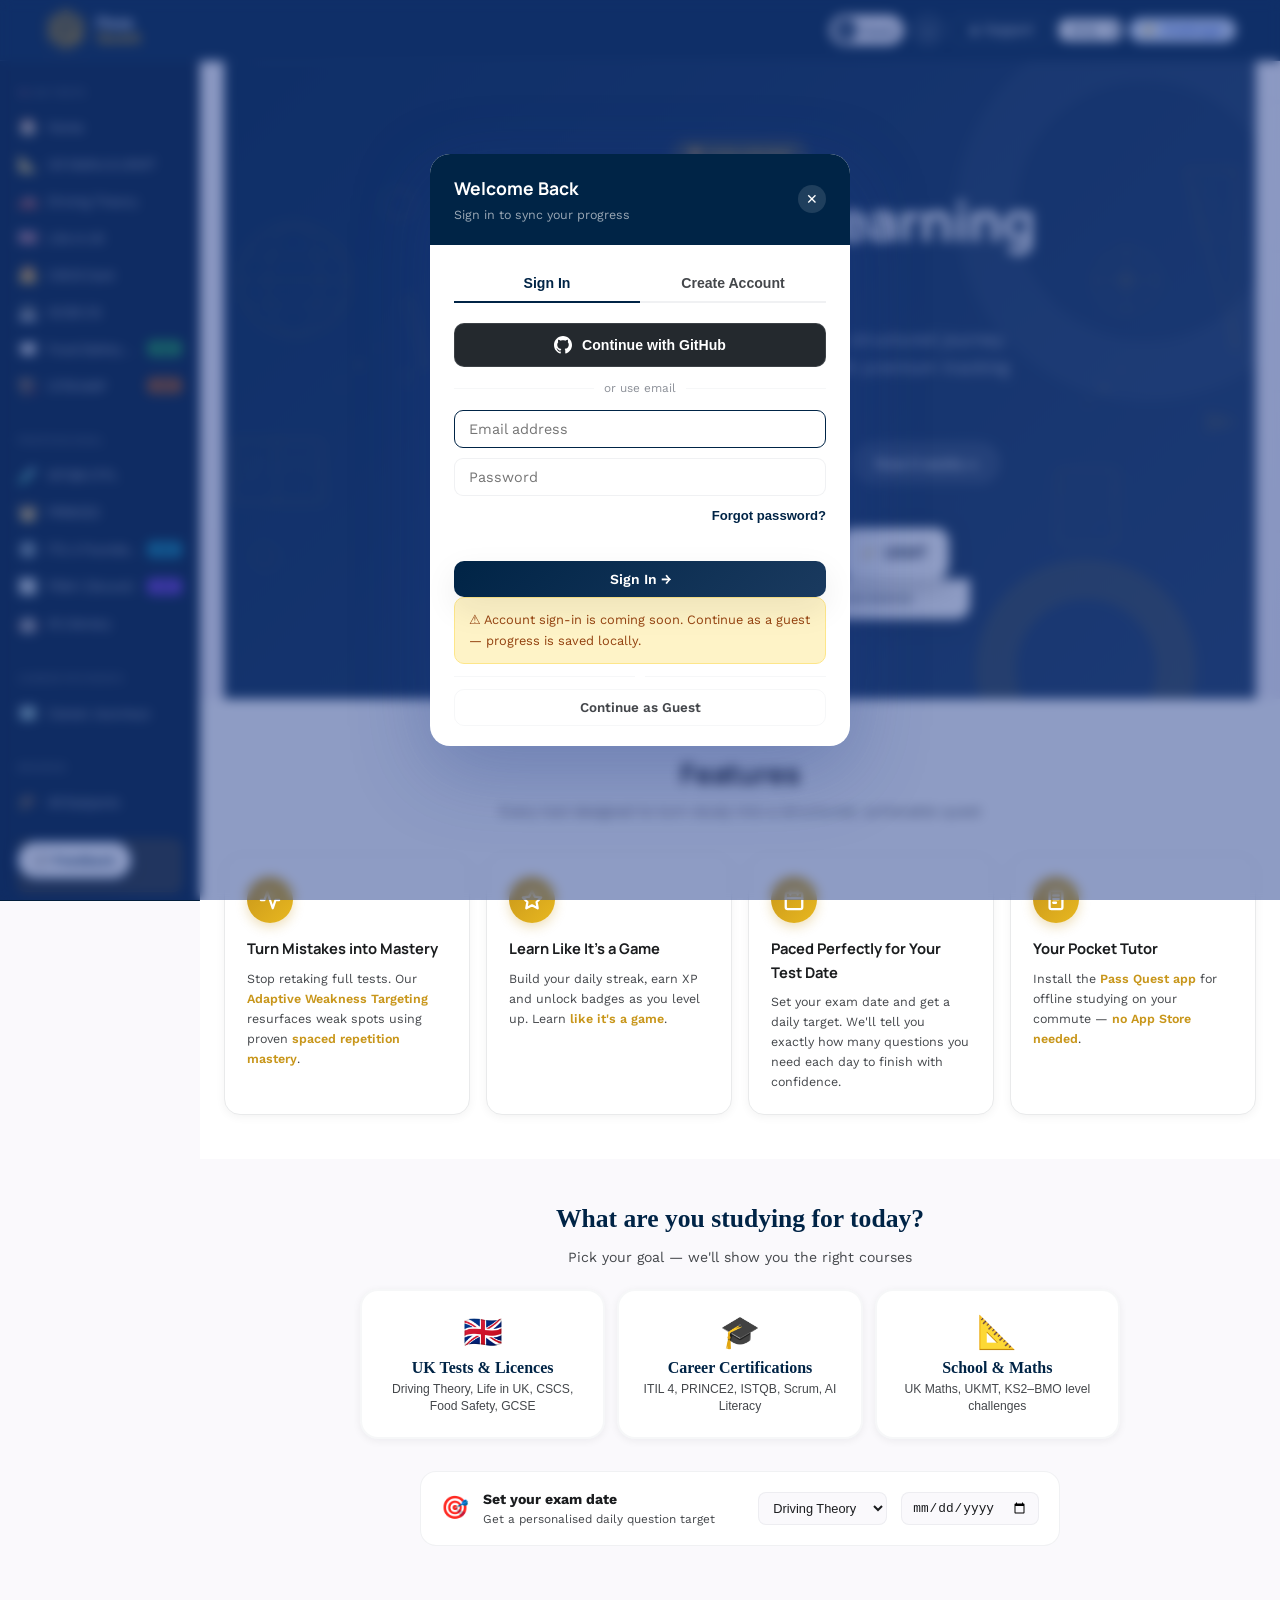
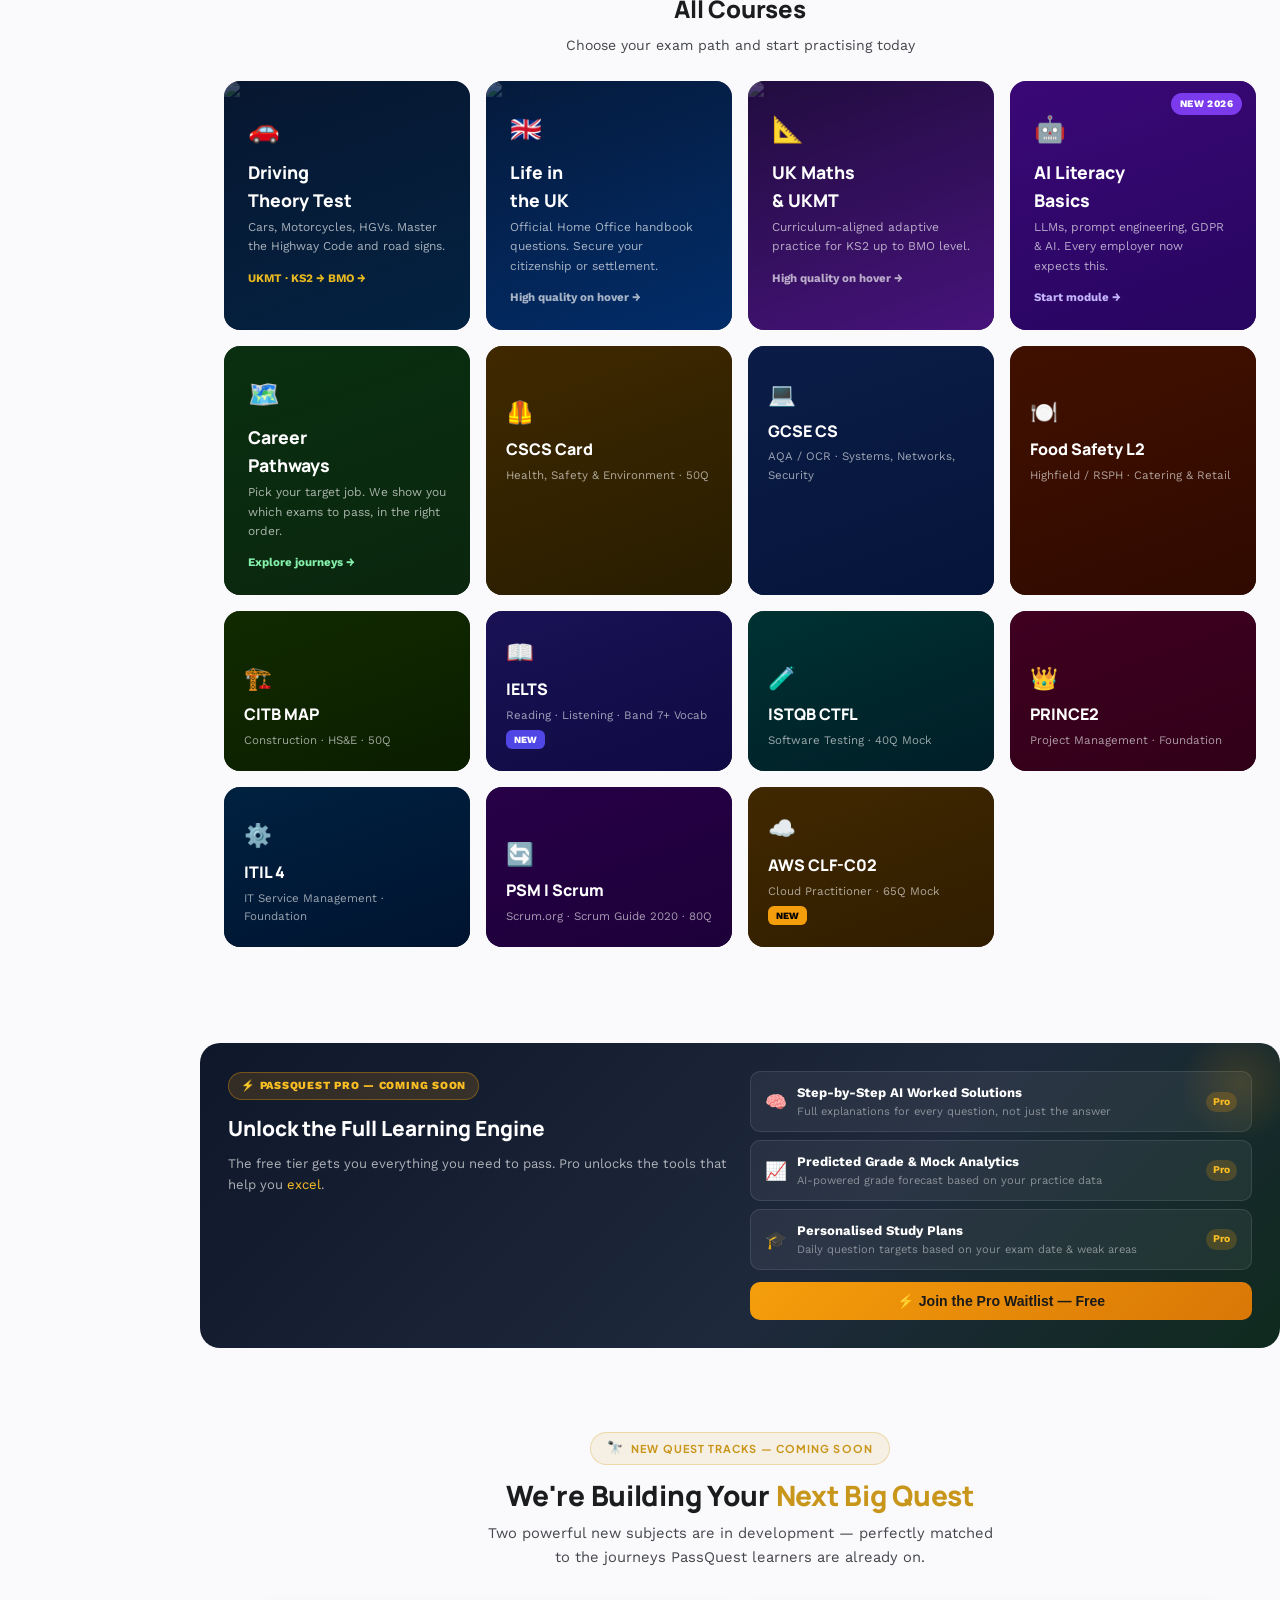
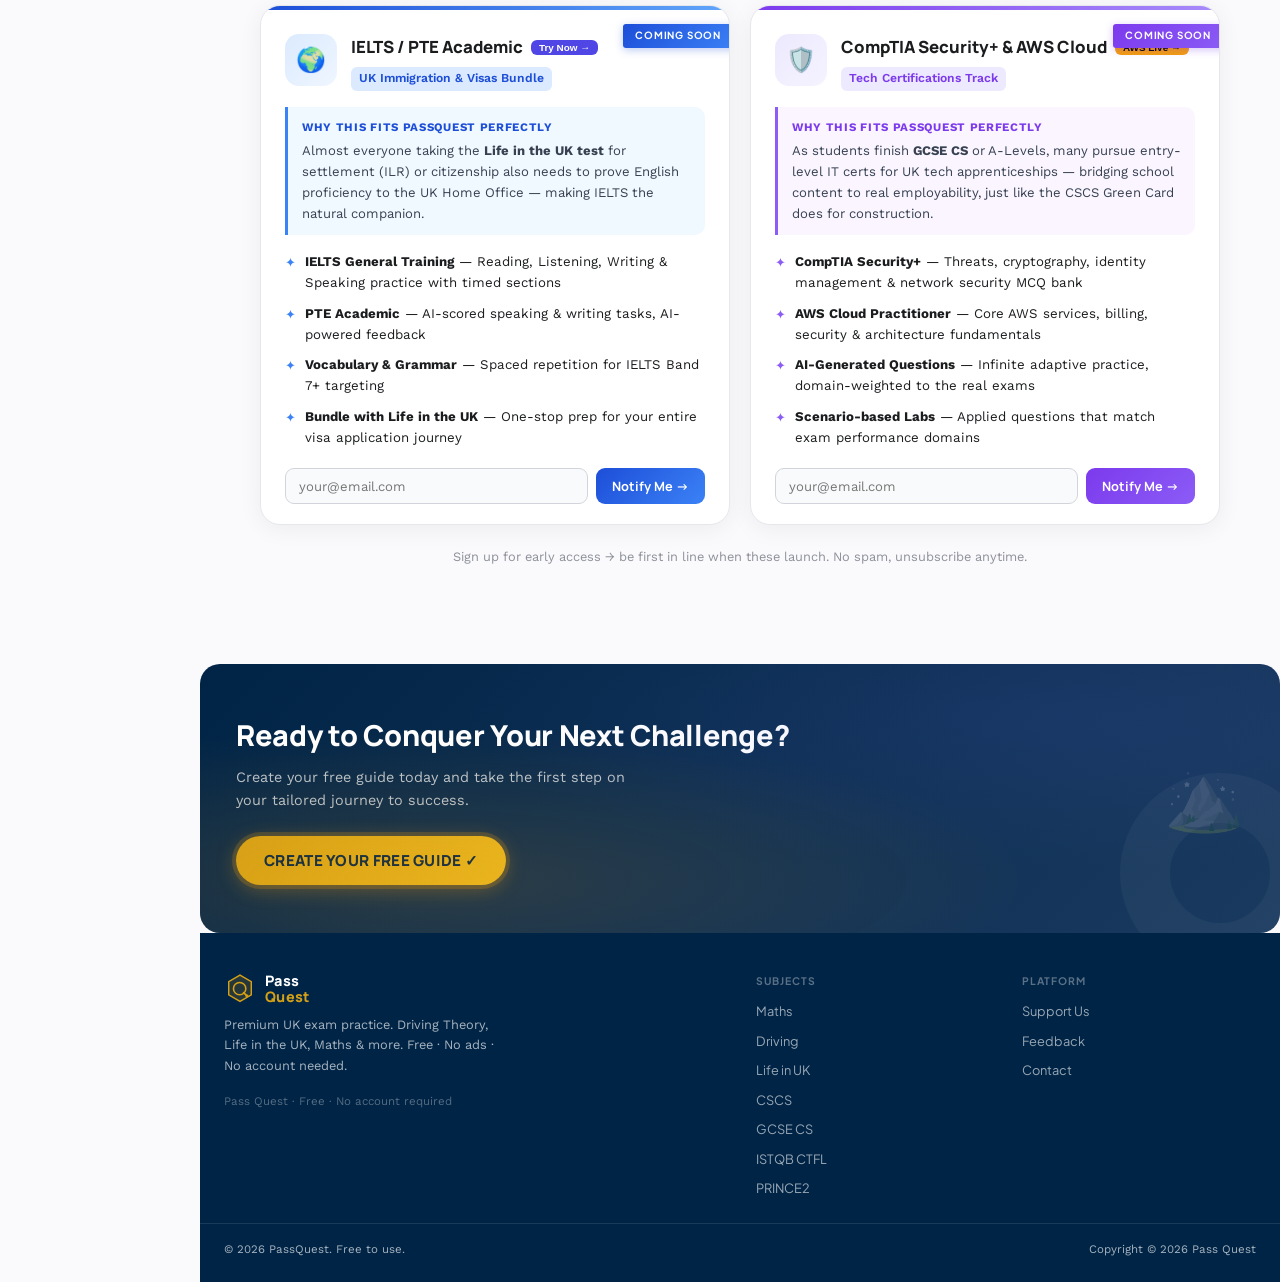
==== commit 005af37a: "Add files via upload" ====
--- a/index.html
+++ b/index.html
@@ -2656,17 +2656,15 @@
     <!-- Tabs moved to left sidebar — spacer kept for layout -->
     <div id="nav-tabs-strip" style="flex:1"></div>
     <div class="nav-right">
-      <!-- User pill: shows name when logged in, Guest when not -->
       <div id="nav-user-area" style="display:flex;align-items:center">
-        <button id="nav-user-pill" onclick="openLoginModal()"
-          style="display:flex;align-items:center;gap:6px;padding:4px 10px 4px 6px;border-radius:20px;background:rgba(255,255,255,.1);border:1.5px solid rgba(255,255,255,.2);cursor:pointer;font-family:inherit;color:#fff;transition:all .15s"
-          onmouseover="this.style.background='rgba(255,255,255,.18)'" onmouseout="this.style.background='rgba(255,255,255,.1)'">
-          <span id="nav-user-avatar" style="display:flex;width:22px;height:22px;border-radius:50%;background:#6b6878;color:#fff;font-size:.65rem;font-weight:700;align-items:center;justify-content:center;flex-shrink:0">G</span>
-          <span id="nav-user-name" style="font-size:.78rem;font-weight:600">Guest</span>
+        <button class="user-pill" id="nav-user-pill" onclick="openLoginModal()" title="Account">
+          <span class="user-avatar" id="nav-user-avatar">G</span>
+          <span id="nav-user-name">Guest</span>
         </button>
       </div>
       <span id="a11y-btn" style="display:none"></span>
       <button class="btn-pwa-install" id="btn-pwa-install" onclick="triggerPwaInstall()" style="display:none">Install App</button>
+
       <button class="theme-toggle" id="theme-toggle" onclick="cycleTheme()" title="Toggle theme" aria-label="Toggle colour theme">
         <span id="theme-icon">☼</span>
       </button>
@@ -2680,11 +2678,10 @@
         <option value="15">15 Qs</option>
         <option value="20">20 Qs</option>
       </select>
-      <!-- Challenger tier pill removed (was duplicated, causing JS crash) -->
-      <!-- Hidden spans so updateNavTierPill() JS function doesn't error -->
-      <span id="nav-tier-pill" style="display:none"></span>
-      <span id="nav-tier-icon" style="display:none"></span>
-      <span id="nav-tier-name" style="display:none"></span>
+      <button class="nav-tier-pill" id="nav-tier-pill" onclick="openTierModal()" title="Change maths level">
+        <span id="nav-tier-icon">&#9889;</span>
+        <span id="nav-tier-name">Challenger</span>
+      </button>
     </div>
   </div>
 </nav>
@@ -7932,61 +7929,111 @@
 <div class="levelup-overlay" id="levelup-overlay" style="display:none"></div>
 
 <!-- ══ AUTH MODAL (Supabase) ══════════════════════════════════ -->
+<style>
+.auth-tabs{display:flex;border-bottom:2px solid var(--bdr2);margin-bottom:20px}
+.auth-tab-btn{flex:1;padding:10px;border:none;background:none;font-size:.88rem;font-weight:600;color:var(--mu);cursor:pointer;border-bottom:2px solid transparent;margin-bottom:-2px;transition:all .15s}
+.auth-tab-btn.active{color:var(--navy);border-bottom-color:var(--navy)}
+.auth-form-field{width:100%;padding:10px 14px;border-radius:9px;border:1.5px solid var(--bdr2);background:var(--sur);color:var(--tx);font-size:.9rem;margin-bottom:10px;box-sizing:border-box;outline:none;font-family:inherit;transition:border-color .15s}
+.auth-form-field:focus{border-color:var(--navy)}
+[data-theme="dark"] .auth-form-field{background:#1a1d27}
+.auth-divider{display:flex;align-items:center;gap:10px;margin:12px 0}
+.auth-divider div{flex:1;height:1px;background:var(--bdr)}
+.auth-divider span{font-size:.74rem;color:var(--lite)}
+.auth-link{color:var(--navy);text-decoration:none;font-weight:600;cursor:pointer;background:none;border:none;font-size:.82rem;padding:0}
+.auth-link:hover{text-decoration:underline}
+</style>
+
 <div class="overlay" id="login-modal" style="z-index:1100" onclick="closeLoginModal()">
   <div class="modal-box" style="max-width:420px" onclick="event.stopPropagation()">
 
-    <!-- View: auth choices -->
+    <!-- ── VIEW: SIGN IN / SIGN UP (tabbed) ── -->
     <div id="auth-view-choose">
       <div class="modal-head">
         <div>
-          <h3>Welcome to PassQuest</h3>
-          <p>Create a free account to save progress across devices</p>
+          <h3 id="auth-modal-title">Welcome to PassQuest</h3>
+          <p id="auth-modal-sub">Free account — save progress across devices</p>
         </div>
         <button class="modal-close" onclick="closeLoginModal()">&#10005;</button>
       </div>
       <div class="modal-body">
-        <!-- OAuth buttons: shown when Supabase is configured -->
-        <div id="auth-oauth-btns" style="display:none;margin-bottom:12px">
-          <button onclick="authGitHub()"
-            style="width:100%;display:flex;align-items:center;justify-content:center;gap:10px;padding:13px;border-radius:10px;border:2px solid var(--bdr);background:#24292e;font-size:.9rem;font-weight:600;color:#fff;cursor:pointer;transition:opacity .15s;margin-bottom:8px"
-            onmouseover="this.style.opacity='.88'" onmouseout="this.style.opacity='1'">
-            <svg width="20" height="20" viewBox="0 0 24 24" fill="white"><path d="M12 0C5.37 0 0 5.37 0 12c0 5.3 3.44 9.8 8.2 11.38.6.11.82-.26.82-.58v-2.03c-3.34.73-4.04-1.61-4.04-1.61-.54-1.38-1.33-1.75-1.33-1.75-1.09-.74.08-.73.08-.73 1.2.09 1.84 1.24 1.84 1.24 1.07 1.83 2.8 1.3 3.49 1 .1-.78.42-1.3.76-1.6-2.66-.3-5.47-1.33-5.47-5.93 0-1.31.47-2.38 1.24-3.22-.13-.3-.54-1.52.12-3.18 0 0 1.01-.32 3.3 1.23.96-.27 1.98-.4 3-.41 1.02.01 2.04.14 3 .41 2.29-1.55 3.3-1.23 3.3-1.23.66 1.66.24 2.88.12 3.18.77.84 1.24 1.91 1.24 3.22 0 4.61-2.81 5.63-5.48 5.92.43.37.82 1.1.82 2.22v3.29c0 .32.21.7.82.58C20.56 21.8 24 17.3 24 12c0-6.63-5.37-12-12-12z"/></svg>
-            Continue with GitHub
+
+        <!-- Tab bar -->
+        <div class="auth-tabs" id="auth-tab-bar">
+          <button class="auth-tab-btn active" id="auth-tab-signin" onclick="switchAuthTab('signin')">Sign In</button>
+          <button class="auth-tab-btn" id="auth-tab-signup" onclick="switchAuthTab('signup')">Create Account</button>
+        </div>
+
+        <!-- GitHub OAuth (both tabs) -->
+        <button onclick="authGitHub()"
+          style="width:100%;display:flex;align-items:center;justify-content:center;gap:10px;padding:12px;border-radius:10px;border:1.5px solid var(--bdr);background:#24292e;font-size:.88rem;font-weight:600;color:#fff;cursor:pointer;transition:opacity .15s;margin-bottom:6px"
+          onmouseover="this.style.opacity='.82'" onmouseout="this.style.opacity='1'">
+          <svg width="18" height="18" viewBox="0 0 24 24" fill="white"><path d="M12 0C5.37 0 0 5.37 0 12c0 5.3 3.44 9.8 8.2 11.38.6.11.82-.26.82-.58v-2.03c-3.34.73-4.04-1.61-4.04-1.61-.54-1.38-1.33-1.75-1.33-1.75-1.09-.74.08-.73.08-.73 1.2.09 1.84 1.24 1.84 1.24 1.07 1.83 2.8 1.3 3.49 1 .1-.78.42-1.3.76-1.6-2.66-.3-5.47-1.33-5.47-5.93 0-1.31.47-2.38 1.24-3.22-.13-.3-.54-1.52.12-3.18 0 0 1.01-.32 3.3 1.23.96-.27 1.98-.4 3-.41 1.02.01 2.04.14 3 .41 2.29-1.55 3.3-1.23 3.3-1.23.66 1.66.24 2.88.12 3.18.77.84 1.24 1.91 1.24 3.22 0 4.61-2.81 5.63-5.48 5.92.43.37.82 1.1.82 2.22v3.29c0 .32.21.7.82.58C20.56 21.8 24 17.3 24 12c0-6.63-5.37-12-12-12z"/></svg>
+          Continue with GitHub
+        </button>
+
+        <div class="auth-divider"><div></div><span>or use email</span><div></div></div>
+
+        <!-- SIGN IN FORM -->
+        <div id="auth-form-signin">
+          <input id="auth-si-email" class="auth-form-field" type="email" placeholder="Email address"
+            onkeydown="if(event.key==='Enter')document.getElementById('auth-si-pass').focus()">
+          <input id="auth-si-pass" class="auth-form-field" type="password" placeholder="Password"
+            onkeydown="if(event.key==='Enter')authSignIn()">
+          <div style="text-align:right;margin-top:-4px;margin-bottom:10px">
+            <button class="auth-link" onclick="switchAuthTab('forgot')">Forgot password?</button>
+          </div>
+          <div id="auth-error-signin" style="font-size:.78rem;color:#ef4444;min-height:16px;margin-bottom:8px"></div>
+          <button id="auth-btn-signin" class="btn btn-navy btn-full" onclick="authSignIn()">
+            Sign In &#8594;
           </button>
-          <div style="display:flex;align-items:center;gap:10px;margin-top:8px;margin-bottom:12px">
-            <div style="flex:1;height:1px;background:var(--bdr)"></div>
-            <span style="font-size:.74rem;color:var(--lite)">or email</span>
-            <div style="flex:1;height:1px;background:var(--bdr)"></div>
-          </div>
-        </div>
-        <!-- Email + password (always shown when Supabase configured) -->
-        <div id="auth-email-section">
-          <input id="auth-email" type="email" placeholder="your@email.com"
-            style="width:100%;padding:10px 14px;border-radius:9px;border:2px solid var(--bdr2);background:var(--sur2);color:var(--tx);font-size:.9rem;margin-bottom:8px;box-sizing:border-box;outline:none;font-family:inherit"
-            onkeydown="if(event.key==='Enter')document.getElementById('auth-pass').focus()">
-          <input id="auth-pass" type="password" placeholder="Password (min 6 chars)"
-            style="width:100%;padding:10px 14px;border-radius:9px;border:2px solid var(--bdr2);background:var(--sur2);color:var(--tx);font-size:.9rem;margin-bottom:8px;box-sizing:border-box;outline:none;font-family:inherit"
-            onkeydown="if(event.key==='Enter')authEmailSubmit()">
-          <div id="auth-error" style="font-size:.78rem;color:#ef4444;min-height:18px;margin-bottom:6px"></div>
-          <button id="auth-submit-btn" class="btn btn-navy btn-full" onclick="authEmailSubmit()" style="margin-bottom:10px">
-            Sign In / Sign Up &#8594;
+        </div>
+
+        <!-- SIGN UP FORM -->
+        <div id="auth-form-signup" style="display:none">
+          <input id="auth-su-name" class="auth-form-field" type="text" placeholder="First name"
+            onkeydown="if(event.key==='Enter')document.getElementById('auth-su-email').focus()">
+          <input id="auth-su-email" class="auth-form-field" type="email" placeholder="Email address"
+            onkeydown="if(event.key==='Enter')document.getElementById('auth-su-pass').focus()">
+          <input id="auth-su-pass" class="auth-form-field" type="password" placeholder="Password (min 6 characters)"
+            onkeydown="if(event.key==='Enter')authSignUp()">
+          <div id="auth-error-signup" style="font-size:.78rem;color:#ef4444;min-height:16px;margin-bottom:8px"></div>
+          <button id="auth-btn-signup" class="btn btn-navy btn-full" onclick="authSignUp()">
+            Create Free Account &#8594;
           </button>
-        </div>
-        <!-- Not configured notice (shown when Supabase not set up yet) -->
+          <p style="font-size:.72rem;color:var(--lite);margin-top:10px;text-align:center;line-height:1.5">
+            By signing up you agree to our terms. Free forever · No ads.
+          </p>
+        </div>
+
+        <!-- FORGOT PASSWORD FORM -->
+        <div id="auth-form-forgot" style="display:none">
+          <p style="font-size:.84rem;color:var(--mu);margin-bottom:14px;line-height:1.55">
+            Enter your email and we'll send you a reset link.
+          </p>
+          <input id="auth-forgot-email" class="auth-form-field" type="email" placeholder="Email address"
+            onkeydown="if(event.key==='Enter')authForgotPassword()">
+          <div id="auth-error-forgot" style="font-size:.78rem;color:#ef4444;min-height:16px;margin-bottom:8px"></div>
+          <button id="auth-btn-forgot" class="btn btn-navy btn-full" onclick="authForgotPassword()">
+            Send Reset Link &#8594;
+          </button>
+          <div style="margin-top:12px;text-align:center">
+            <button class="auth-link" onclick="switchAuthTab('signin')">&#8592; Back to Sign In</button>
+          </div>
+        </div>
+
+        <!-- Not configured notice -->
         <div id="auth-not-configured" style="display:none;background:#fef3c7;border:1.5px solid #fde68a;border-radius:10px;padding:12px 14px;font-size:.8rem;color:#92400e;margin-bottom:12px;line-height:1.6">
-          &#9888; Account sign-in is coming soon to PassQuest.<br>
-          For now, continue as a guest — your progress is saved locally.
-        </div>
+          &#9888; Account sign-in is coming soon. Continue as a guest — progress is saved locally.
+        </div>
+
+        <div class="auth-divider"><div></div><div></div></div>
         <button class="btn btn-ghost btn-full" onclick="loginGuest()" style="font-size:.84rem">
           Continue as Guest
         </button>
-        <p style="font-size:.7rem;color:var(--lite);margin-top:12px;line-height:1.5">
-          Free forever &#183; No ads &#183; Progress saved locally
-        </p>
-      </div>
-    </div>
-
-    <!-- View: logged-in profile -->
+      </div>
+    </div>
+
+    <!-- ── VIEW: LOGGED-IN PROFILE ── -->
     <div id="auth-view-profile" style="display:none">
       <div class="modal-head">
         <div>
@@ -7996,13 +8043,17 @@
         <button class="modal-close" onclick="closeLoginModal()">&#10005;</button>
       </div>
       <div class="modal-body">
-        <div id="auth-tier-badge"
-          style="display:inline-flex;align-items:center;gap:7px;padding:6px 14px;border-radius:20px;background:#dcfce7;color:#15803d;font-size:.8rem;font-weight:700;margin-bottom:16px">
-          &#10003; Free Account
-        </div>
-        <div style="background:var(--sur2);border:1.5px solid var(--bdr2);border-radius:10px;padding:12px 14px;font-size:.8rem;color:var(--mu);margin-bottom:16px;line-height:1.7">
-          &#9729; Progress syncing across all your devices<br>
-          <span id="auth-sync-info" style="font-size:.74rem;color:var(--lite)">Last synced: just now</span>
+        <div style="display:flex;align-items:center;gap:14px;padding:14px;background:var(--sur2);border:1.5px solid var(--bdr2);border-radius:12px;margin-bottom:16px">
+          <div id="auth-avatar-big" style="width:48px;height:48px;border-radius:50%;background:var(--navy);color:#fff;font-size:1.2rem;font-weight:800;display:flex;align-items:center;justify-content:center;font-family:'Fraunces',serif;flex-shrink:0">?</div>
+          <div>
+            <div id="auth-profile-name2" style="font-weight:700;font-size:.95rem;color:var(--navy)">Loading…</div>
+            <div id="auth-profile-email2" style="font-size:.75rem;color:var(--mu);margin-top:2px"></div>
+            <div style="display:inline-flex;align-items:center;gap:5px;margin-top:5px;padding:2px 10px;border-radius:20px;background:#dcfce7;color:#15803d;font-size:.7rem;font-weight:700">&#10003; Free Account</div>
+          </div>
+        </div>
+        <div style="background:var(--sur2);border:1.5px solid var(--bdr2);border-radius:10px;padding:11px 14px;font-size:.8rem;color:var(--mu);margin-bottom:16px;line-height:1.7">
+          &#9729; Progress syncs across all your devices<br>
+          <span id="auth-sync-info" style="font-size:.73rem;color:var(--lite)">Last synced: just now</span>
         </div>
         <button onclick="authSignOut()" class="btn btn-ghost btn-full" style="font-size:.84rem;color:#ef4444;border-color:#fca5a5">
           Sign Out
@@ -8010,15 +8061,28 @@
       </div>
     </div>
 
-    <!-- View: email confirmation needed -->
+    <!-- ── VIEW: CHECK EMAIL (sign-up confirm) ── -->
     <div id="auth-view-confirm" style="display:none;padding:32px 24px;text-align:center">
-      <div style="font-size:2.5rem;margin-bottom:12px">&#128231;</div>
-      <h3 style="font-family:'Manrope',sans-serif;font-size:1.2rem;color:var(--navy);margin-bottom:8px">Check your email</h3>
+      <div style="font-size:3rem;margin-bottom:12px">&#128231;</div>
+      <h3 style="font-family:'Fraunces',serif;font-size:1.2rem;color:var(--navy);margin-bottom:8px">Check your inbox</h3>
+      <p style="font-size:.84rem;color:var(--mu);margin-bottom:6px;line-height:1.6">
+        We sent a confirmation link to
+      </p>
+      <p style="font-size:.9rem;font-weight:700;color:var(--navy);margin-bottom:16px" id="auth-confirm-email"></p>
+      <p style="font-size:.78rem;color:var(--mu);margin-bottom:20px;line-height:1.5">
+        Click the link in that email, then come back and sign in.
+      </p>
+      <button class="btn btn-ghost" onclick="switchAuthTab('signin');showAuthView('choose')">&#8592; Back to Sign In</button>
+    </div>
+
+    <!-- ── VIEW: RESET EMAIL SENT ── -->
+    <div id="auth-view-reset-sent" style="display:none;padding:32px 24px;text-align:center">
+      <div style="font-size:3rem;margin-bottom:12px">&#9993;</div>
+      <h3 style="font-family:'Fraunces',serif;font-size:1.2rem;color:var(--navy);margin-bottom:8px">Reset link sent!</h3>
       <p style="font-size:.84rem;color:var(--mu);margin-bottom:20px;line-height:1.6">
-        We sent a confirmation link to <strong id="auth-confirm-email"></strong>.<br>
-        Click it to complete sign-up, then return here.
+        Check your email for a password reset link. It expires in 1 hour.
       </p>
-      <button class="btn btn-ghost" onclick="showAuthView('choose')">&#8592; Back</button>
+      <button class="btn btn-ghost" onclick="switchAuthTab('signin');showAuthView('choose')">&#8592; Back to Sign In</button>
     </div>
 
   </div>
@@ -8354,11 +8418,8 @@
 }
 
 function updateNavTierPill() {
-  // Tier pill removed from visible nav — keep as no-op to prevent errors
-  var icon = document.getElementById('nav-tier-icon');
-  var name = document.getElementById('nav-tier-name');
-  if (icon) icon.textContent = TIER_ICONS[state.tier] || '';
-  if (name) name.textContent = state.tier || '';
+  document.getElementById('nav-tier-icon').textContent = TIER_ICONS[state.tier];
+  document.getElementById('nav-tier-name').textContent = state.tier;
   const pill = document.getElementById('nav-tier-pill');
   const meta = TIER_META[state.tier];
   // reset inline styles then apply
@@ -9063,7 +9124,6 @@
   } catch{ return null; }
 }
 
-// fetchHint defined below (XP-cost version)
 
 async function fetchWhy() {
   const q = state.questions[state.idx];
@@ -9224,7 +9284,6 @@
   return { emoji:'💪', name:'Keep Practising', bg:'#f8fafc', msg:'Every practice session makes you stronger.' };
 }
 
-// fetchMotiv defined below (smart coach version)
 
 // ═══════════════════════════════════════════════════════════
 // UTILITIES
@@ -9267,20 +9326,18 @@
 let _currentUser = null; // { name, isGuest }
 
 // ═══════════════════════════════════════════════════════════
-// SUPABASE AUTH ENGINE
-// Replace the two REPLACE_ values with your Supabase project details
-// Get them from: supabase.com → Your Project → Settings → API
+// SUPABASE AUTH ENGINE — PassQuest
 // ═══════════════════════════════════════════════════════════
 
 const SUPABASE_URL  = 'https://mwdqxwaxngjnoegfbawe.supabase.co';
-const SUPABASE_ANON = 'f211ca6e-7f41-493b-bd5b-90b360a26154';
-
-let _sb        = null;   // Supabase client instance
-let _sbSession = null;   // current auth session
-let _sbProfile = null;   // cached server profile
+const SUPABASE_ANON = 'eyJhbGciOiJIUzI1NiIsInR5cCI6IkpXVCJ9.eyJpc3MiOiJzdXBhYmFzZSIsInJlZiI6Im13ZHF4d2F4bmdqbm9lZ2ZiYXdlIiwicm9sZSI6ImFub24iLCJpYXQiOjE3NzUyMDkxNDAsImV4cCI6MjA5MDc4NTE0MH0.OMpxVSAB8-WE9mNk5FWU6R55YteNtzwtx8Zc4iZ5gjg';
+const SITE_URL      = 'https://pass-quest.vercel.app';
+
+let _sb        = null;
+let _sbSession = null;
+let _sbProfile = null;
 
 function initSupabase() {
-  if (SUPABASE_URL.startsWith('REPLACE')) return null;
   try {
     return window.supabase.createClient(SUPABASE_URL, SUPABASE_ANON);
   } catch(e) {
@@ -9289,105 +9346,218 @@
   }
 }
 
-// ── Auth view switcher ──────────────────────────────────────
+// ══════════════════════════════════════════════════════════
+// MODAL VIEW + TAB MANAGEMENT
+// ══════════════════════════════════════════════════════════
+
 function showAuthView(view) {
-  ['choose','profile','confirm'].forEach(v => {
-    const el = document.getElementById('auth-view-' + v);
+  ['choose','profile','confirm','reset-sent'].forEach(function(v) {
+    var el = document.getElementById('auth-view-' + v);
     if (el) el.style.display = (v === view) ? 'block' : 'none';
   });
 }
 
-// ── Open / close modal ──────────────────────────────────────
-function openLoginModal() {
-  document.getElementById('login-modal').classList.add('on');
+function switchAuthTab(tab) {
+  // Show/hide forms
+  var forms = ['signin','signup','forgot'];
+  forms.forEach(function(f) {
+    var el = document.getElementById('auth-form-' + f);
+    if (el) el.style.display = (f === tab) ? 'block' : 'none';
+  });
+  // Active tab styling
+  ['signin','signup'].forEach(function(t) {
+    var btn = document.getElementById('auth-tab-' + t);
+    if (btn) btn.classList.toggle('active', t === tab);
+  });
+  // Tab bar: hide on forgot, show on others
+  var tabBar = document.getElementById('auth-tab-bar');
+  if (tabBar) tabBar.style.display = (tab === 'forgot') ? 'none' : 'flex';
+  // Update heading
+  var title = document.getElementById('auth-modal-title');
+  var sub   = document.getElementById('auth-modal-sub');
+  if (tab === 'signin') {
+    if (title) title.textContent = 'Welcome Back';
+    if (sub)   sub.textContent   = 'Sign in to sync your progress';
+  } else if (tab === 'signup') {
+    if (title) title.textContent = 'Create Your Account';
+    if (sub)   sub.textContent   = 'Free forever · No ads · Progress saved';
+  } else if (tab === 'forgot') {
+    if (title) title.textContent = 'Reset Password';
+    if (sub)   sub.textContent   = 'We will send you a reset link';
+  }
+  // Clear errors
+  ['signin','signup','forgot'].forEach(function(f) {
+    var err = document.getElementById('auth-error-' + f);
+    if (err) err.textContent = '';
+  });
+}
+
+function openLoginModal(defaultTab) {
+  var modal = document.getElementById('login-modal');
+  if (!modal) return;
+  modal.classList.add('on');
   document.body.style.overflow = 'hidden';
+
   if (_sbSession) {
+    // Logged in — show profile
     showAuthView('profile');
+    _renderProfileView();
   } else {
     showAuthView('choose');
-    // Show/hide sections based on whether Supabase is configured
-    const configured = !!_sb;
-    const oauthBtns       = document.getElementById('auth-oauth-btns');
-    const emailSection    = document.getElementById('auth-email-section');
-    const notConfigured   = document.getElementById('auth-not-configured');
-    if (oauthBtns)     oauthBtns.style.display     = configured ? 'block' : 'none';
-    if (emailSection)  emailSection.style.display   = configured ? 'block' : 'none';
-    if (notConfigured) notConfigured.style.display  = configured ? 'none'  : 'block';
-    if (configured) setTimeout(() => document.getElementById('auth-email')?.focus(), 100);
+    var configured = !!_sb;
+    var notConf = document.getElementById('auth-not-configured');
+    if (notConf) notConf.style.display = configured ? 'none' : 'block';
+    switchAuthTab(defaultTab || 'signin');
+    // Focus first input after a tick
+    setTimeout(function() {
+      var inp = document.getElementById(
+        (defaultTab === 'signup') ? 'auth-su-name' : 'auth-si-email'
+      );
+      if (inp) inp.focus();
+    }, 80);
   }
 }
 
 function closeLoginModal() {
-  document.getElementById('login-modal').classList.remove('on');
+  var modal = document.getElementById('login-modal');
+  if (modal) modal.classList.remove('on');
   document.body.style.overflow = '';
 }
 
-// ── GitHub OAuth (free, no billing required) ────────────────
-async function authGitHub() {
-  if (!_sb) { showAuthError('Sign-in not configured yet.'); return; }
-  const { error } = await _sb.auth.signInWithOAuth({
-    provider: 'github',
-    options: { redirectTo: window.location.origin },
-  });
-  if (error) showAuthError(error.message);
-}
-// Keep old name in case anything else references it
-const authGoogle = authGitHub;
-
-// ── Email / Password sign-in or sign-up ─────────────────────
-async function authEmailSubmit() {
-  if (!_sb) {
-    showAuthError('Sign-in not available yet. Please continue as Guest.');
+function _authErr(form, msg) {
+  var el = document.getElementById('auth-error-' + form);
+  if (el) el.textContent = msg || '';
+}
+
+function _setBtnLoading(id, loading, text) {
+  var btn = document.getElementById(id);
+  if (!btn) return;
+  btn.disabled = loading;
+  btn.textContent = loading ? 'Please wait…' : text;
+}
+
+// ══════════════════════════════════════════════════════════
+// SIGN IN
+// ══════════════════════════════════════════════════════════
+async function authSignIn() {
+  if (!_sb) { _authErr('signin','Sign-in not available. Please try again later.'); return; }
+  var email = (document.getElementById('auth-si-email') || {}).value || '';
+  var pass  = (document.getElementById('auth-si-pass')  || {}).value || '';
+  email = email.trim();
+  _authErr('signin','');
+
+  if (!email)       { _authErr('signin','Please enter your email.'); return; }
+  if (pass.length < 1) { _authErr('signin','Please enter your password.'); return; }
+
+  _setBtnLoading('auth-btn-signin', true);
+  var result = await _sb.auth.signInWithPassword({ email: email, password: pass });
+  _setBtnLoading('auth-btn-signin', false, 'Sign In →');
+
+  if (result.error) {
+    var msg = result.error.message;
+    if (msg.includes('Invalid login') || msg.includes('invalid_credentials')) {
+      _authErr('signin','Email or password is incorrect.');
+    } else if (msg.includes('Email not confirmed')) {
+      _authErr('signin','Please confirm your email first — check your inbox.');
+    } else {
+      _authErr('signin', msg);
+    }
     return;
   }
-
-  const email = document.getElementById('auth-email').value.trim();
-  const pass  = document.getElementById('auth-pass').value;
-  const btn   = document.getElementById('auth-submit-btn');
-  showAuthError('');
-
-  if (!email)       { showAuthError('Please enter your email address.'); return; }
-  if (pass.length < 6) { showAuthError('Password must be at least 6 characters.'); return; }
-
-  btn.disabled = true;
-  btn.textContent = 'Signing in…';
-
-  // Try sign-in first
-  let { data, error } = await _sb.auth.signInWithPassword({ email, password: pass });
-
-  if (error && (error.message.includes('Invalid login') || error.message.includes('Email not confirmed'))) {
-    // Account doesn't exist — sign up
-    btn.textContent = 'Creating account…';
-    ({ data, error } = await _sb.auth.signUp({ email, password: pass }));
-
-    if (!error && data?.user && !data?.session) {
-      // Email confirmation required
-      document.getElementById('auth-confirm-email').textContent = email;
-      showAuthView('confirm');
-      btn.disabled = false;
-      btn.textContent = 'Sign In / Sign Up →';
-      return;
-    }
-  }
-
-  btn.disabled = false;
-  btn.textContent = 'Sign In / Sign Up →';
-
-  if (error) { showAuthError(error.message); return; }
-  if (data?.session) {
-    await onSignedIn(data.session);
+  if (result.data && result.data.session) {
+    await onSignedIn(result.data.session);
     closeLoginModal();
   }
 }
 
-function showAuthError(msg) {
-  const el = document.getElementById('auth-error');
-  if (el) el.textContent = msg;
-}
-
-// ── Sign out ────────────────────────────────────────────────
+// ══════════════════════════════════════════════════════════
+// SIGN UP
+// ══════════════════════════════════════════════════════════
+async function authSignUp() {
+  if (!_sb) { _authErr('signup','Sign-up not available. Please try again later.'); return; }
+  var firstName = ((document.getElementById('auth-su-name')  || {}).value || '').trim();
+  var email     = ((document.getElementById('auth-su-email') || {}).value || '').trim();
+  var pass      = ((document.getElementById('auth-su-pass')  || {}).value || '');
+  _authErr('signup','');
+
+  if (!firstName)      { _authErr('signup','Please enter your first name.'); return; }
+  if (!email)          { _authErr('signup','Please enter your email.'); return; }
+  if (pass.length < 6) { _authErr('signup','Password must be at least 6 characters.'); return; }
+
+  _setBtnLoading('auth-btn-signup', true);
+  var result = await _sb.auth.signUp({
+    email:    email,
+    password: pass,
+    options: {
+      data:            { first_name: firstName },
+      emailRedirectTo: SITE_URL
+    }
+  });
+  _setBtnLoading('auth-btn-signup', false, 'Create Free Account →');
+
+  if (result.error) {
+    var msg = result.error.message;
+    if (msg.includes('already registered') || msg.includes('User already')) {
+      _authErr('signup','An account with this email already exists. Try signing in instead.');
+    } else {
+      _authErr('signup', msg);
+    }
+    return;
+  }
+
+  if (result.data && result.data.user && !result.data.session) {
+    // Email confirmation required
+    var confirmEl = document.getElementById('auth-confirm-email');
+    if (confirmEl) confirmEl.textContent = email;
+    showAuthView('confirm');
+    return;
+  }
+
+  // Auto-confirmed (rare, e.g. local dev)
+  if (result.data && result.data.session) {
+    await onSignedIn(result.data.session);
+    closeLoginModal();
+  }
+}
+
+// ══════════════════════════════════════════════════════════
+// FORGOT PASSWORD
+// ══════════════════════════════════════════════════════════
+async function authForgotPassword() {
+  if (!_sb) { _authErr('forgot','Not available right now.'); return; }
+  var email = ((document.getElementById('auth-forgot-email') || {}).value || '').trim();
+  _authErr('forgot','');
+
+  if (!email) { _authErr('forgot','Please enter your email address.'); return; }
+
+  _setBtnLoading('auth-btn-forgot', true);
+  var result = await _sb.auth.resetPasswordForEmail(email, {
+    redirectTo: SITE_URL + '/?reset=1'
+  });
+  _setBtnLoading('auth-btn-forgot', false, 'Send Reset Link →');
+
+  if (result.error) { _authErr('forgot', result.error.message); return; }
+  showAuthView('reset-sent');
+}
+
+// ══════════════════════════════════════════════════════════
+// GITHUB OAUTH
+// ══════════════════════════════════════════════════════════
+async function authGitHub() {
+  if (!_sb) { return; }
+  var result = await _sb.auth.signInWithOAuth({
+    provider: 'github',
+    options:  { redirectTo: SITE_URL }
+  });
+  if (result.error) _authErr('signin', result.error.message);
+}
+var authGoogle = authGitHub;
+
+// ══════════════════════════════════════════════════════════
+// SIGN OUT
+// ══════════════════════════════════════════════════════════
 async function authSignOut() {
-  if (_sb) await _sb.auth.signOut().catch(() => {});
+  if (_sb) await _sb.auth.signOut().catch(function(){});
   _sbSession = null;
   _sbProfile = null;
   _currentUser = { name: 'Guest', isGuest: true };
@@ -9397,105 +9567,132 @@
   showELToast('Signed out. Your progress is still saved locally.');
 }
 
-// ── After successful sign-in: sync & load profile ───────────
+// ══════════════════════════════════════════════════════════
+// PROFILE VIEW
+// ══════════════════════════════════════════════════════════
+function _renderProfileView() {
+  if (!_sbSession) return;
+  var user = _sbSession.user;
+  var firstName = (_sbProfile && _sbProfile.first_name)
+    || (user.user_metadata && user.user_metadata.first_name)
+    || (user.user_metadata && user.user_metadata.full_name && user.user_metadata.full_name.split(' ')[0])
+    || user.email.split('@')[0];
+  var initial = firstName.charAt(0).toUpperCase();
+
+  var avatarBig = document.getElementById('auth-avatar-big');
+  if (avatarBig) avatarBig.textContent = initial;
+
+  var nameEl2 = document.getElementById('auth-profile-name2');
+  if (nameEl2) nameEl2.textContent = firstName;
+
+  var emailEl2 = document.getElementById('auth-profile-email2');
+  if (emailEl2) emailEl2.textContent = user.email;
+
+  // Legacy selectors (keep for back-compat)
+  var nameEl = document.getElementById('auth-profile-name');
+  if (nameEl) nameEl.textContent = firstName + "'s Account";
+  var emailEl = document.getElementById('auth-profile-email');
+  if (emailEl) emailEl.textContent = user.email;
+}
+
+// ══════════════════════════════════════════════════════════
+// AFTER SIGN-IN: sync & load profile
+// ══════════════════════════════════════════════════════════
 async function onSignedIn(session) {
   _sbSession = session;
-  const token = session.access_token;
-
-  // Build local data snapshot for sync
-  const xpData = JSON.parse(localStorage.getItem('gq_xp_data') || '{}');
-  const localData = {
-    name:           (_currentUser && !_currentUser.isGuest) ? _currentUser.name : null,
-    xp:             xpData.xp             || 0,
-    level:          xpData.level          || 1,
-    streak:         xpData.streak         || 0,
-    streak_freezes: parseInt(localStorage.getItem('pq_streak_freezes') || '0'),
-    badges:         JSON.parse(localStorage.getItem('gq_badges') || '[]'),
-    sessions:       JSON.parse(localStorage.getItem('gq_sessions') || '[]'),
-    mastery:        JSON.parse(localStorage.getItem('gq_mastery') || '{}'),
-    exam_date:      localStorage.getItem('pq_exam_date') || null,
-  };
-
-  // Sync localStorage → Supabase (fire and forget on sign-in)
-  fetch('/api/auth-sync', {
-    method: 'POST',
-    headers: { 'Content-Type': 'application/json' },
-    body: JSON.stringify({ token, localData }),
-    keepalive: true,
-  }).then(r => r.json()).then(d => {
-    if (d.ok) console.log('[PassQuest] Synced to Supabase:', d.synced);
-  }).catch(e => console.warn('[PassQuest] Sync failed:', e));
-
-  // Fetch full server profile
-  try {
-    const r = await fetch('/api/auth-profile?token=' + encodeURIComponent(token));
-    _sbProfile = await r.json();
-
-    const name = _sbProfile.name || session.user.user_metadata?.full_name || session.user.email;
-    _currentUser = { name, isGuest: false, email: session.user.email };
-    localStorage.setItem('gq_user', JSON.stringify(_currentUser));
-    updateUserPill();
-
-    // Update profile modal content
-    const pName  = document.getElementById('auth-profile-name');
-    const pEmail = document.getElementById('auth-profile-email');
-    if (pName)  pName.textContent  = name;
-    if (pEmail) pEmail.textContent = session.user.email;
-
-    const tierBadge = document.getElementById('auth-tier-badge');
-    if (tierBadge) {
-      const isPro = _sbProfile.subscription_tier === 'pro';
-      tierBadge.style.background = isPro ? '#fef3c7' : '#dcfce7';
-      tierBadge.style.color      = isPro ? '#92400e' : '#15803d';
-      tierBadge.textContent      = isPro ? '★ Pro Account' : '✓ Free Account';
+  var token = session.access_token;
+  var user  = session.user;
+
+  // Extract first name from metadata
+  var firstName = (user.user_metadata && user.user_metadata.first_name)
+    || (user.user_metadata && user.user_metadata.full_name && user.user_metadata.full_name.split(' ')[0])
+    || user.email.split('@')[0];
+
+  _currentUser = { name: firstName, email: user.email, isGuest: false };
+  localStorage.setItem('gq_user', JSON.stringify(_currentUser));
+  updateUserPill();
+
+  // Upsert profile in DB
+  if (_sb) {
+    var upsertData = {
+      id:         user.id,
+      first_name: firstName,
+      email:      user.email,
+      updated_at: new Date().toISOString()
+    };
+    _sb.from('profiles').upsert(upsertData).then(function(res) {
+      if (res.error) console.warn('Profile upsert:', res.error.message);
+    });
+  }
+
+  showELToast('Welcome back, ' + firstName + '! 👋');
+  renderHeroProfile();
+}
+
+// ══════════════════════════════════════════════════════════
+// NAV USER PILL
+// ══════════════════════════════════════════════════════════
+function updateUserPill() {
+  var pill   = document.getElementById('nav-user-pill');
+  var avatar = document.getElementById('nav-user-avatar');
+  var nameEl = document.getElementById('nav-user-name');
+  if (!pill) return;
+
+  if (_currentUser && !_currentUser.isGuest) {
+    var initial = (_currentUser.name || 'U').charAt(0).toUpperCase();
+    if (avatar) {
+      avatar.textContent    = initial;
+      avatar.style.background = '#1d4ed8';
+      avatar.style.color    = '#fff';
     }
-
-    setTimeout(renderHeroProfile, 100);
-  } catch(e) {
-    console.warn('[PassQuest] Profile fetch failed:', e);
+    if (nameEl) nameEl.textContent = _currentUser.name;
+    pill.style.borderColor = '#22c55e';
+    pill.title = 'Signed in as ' + _currentUser.name;
+  } else {
+    if (avatar) {
+      avatar.textContent    = 'G';
+      avatar.style.background = '#6b7280';
+      avatar.style.color    = '#fff';
+    }
+    if (nameEl) nameEl.textContent = 'Guest';
+    pill.style.borderColor = '';
+    pill.title = 'Sign in or create account';
   }
 }
 
-// ── Guest / legacy login fallback ───────────────────────────
-function loginGuest(nameHint) {
-  const name = nameHint || 'Guest';
-  _currentUser = { name, isGuest: !nameHint };
+// ══════════════════════════════════════════════════════════
+// GUEST LOGIN (local only)
+// ══════════════════════════════════════════════════════════
+function loginGuest() {
+  _currentUser = { name: 'Guest', isGuest: true };
   localStorage.setItem('gq_user', JSON.stringify(_currentUser));
   updateUserPill();
   closeLoginModal();
 }
 
-// ── Keep nav user pill in sync ───────────────────────────────
-function updateUserPill() {
-  const pill   = document.getElementById('nav-user-pill');
-  const avatar = document.getElementById('nav-user-avatar');
-  const nameEl = document.getElementById('nav-user-name');
-  if (!pill) return;
-  pill.style.display = 'flex';
-  if (_currentUser && !_currentUser.isGuest) {
-    nameEl.textContent = _currentUser.name;
-    avatar.textContent = _currentUser.name.charAt(0).toUpperCase();
-    avatar.style.background = _sbSession ? '#1d6c3a' : '#2d3561';
-    pill.title = _sbSession ? '☁ Signed in — progress syncing' : 'Profile';
-  } else {
-    nameEl.textContent  = 'Guest';
-    avatar.textContent  = 'G';
-    avatar.style.background = '#6b6878';
-    pill.title = 'Click to create free account';
+// ══════════════════════════════════════════════════════════
+// HANDLE PASSWORD RESET REDIRECT (?reset=1)
+// ══════════════════════════════════════════════════════════
+(function handlePasswordReset() {
+  if (window.location.search.includes('reset=1') || window.location.hash.includes('type=recovery')) {
+    setTimeout(function() {
+      openLoginModal('signin');
+      _authErr('signin', 'Set a new password — use "Forgot password?" to complete reset.');
+    }, 800);
+    // Clean URL
+    try {
+      history.replaceState({}, document.title, window.location.pathname);
+    } catch(e){}
   }
-}
-
-// ── Sync mastery to server after each quiz ───────────────────
-async function syncProgressToServer(topic, correct, attempted) {
-  if (!_sbSession) return;
-  const token = _sbSession.access_token;
-  fetch('/api/auth-progress', {
-    method: 'POST',
-    headers: { 'Content-Type': 'application/json' },
-    body: JSON.stringify({ token, action: 'save_mastery', topic, correct, attempted }),
-    keepalive: true,
-  }).catch(() => {});
-}
+})();
+
+// ══════════════════════════════════════════════════════════
+// LEGACY ALIASES (keep old callers working)
+// ══════════════════════════════════════════════════════════
+function showAuthError(msg) { _authErr('signin', msg); }
+function authEmailSubmit()  { authSignIn(); }
+
+
 
 // ── Init on page load ───────────────────────────────────────
 // ═══ CAREER PATHWAYS FILTER ═══════════════════════════════
@@ -11343,9 +11540,8 @@
 }
 
 // ─── Inject freeze button into hero stat card ───────────────────────────
-// Streak freeze injector (MutationObserver - safe guard added)
+// Patched into renderHeroProfile output via MutationObserver
 (function() {
-  if (typeof MutationObserver === 'undefined') return;
   const obs = new MutationObserver(() => {
     const streakStat = document.querySelector('.hero-stat');
     if (!streakStat || streakStat.dataset.freezeInjected) return;
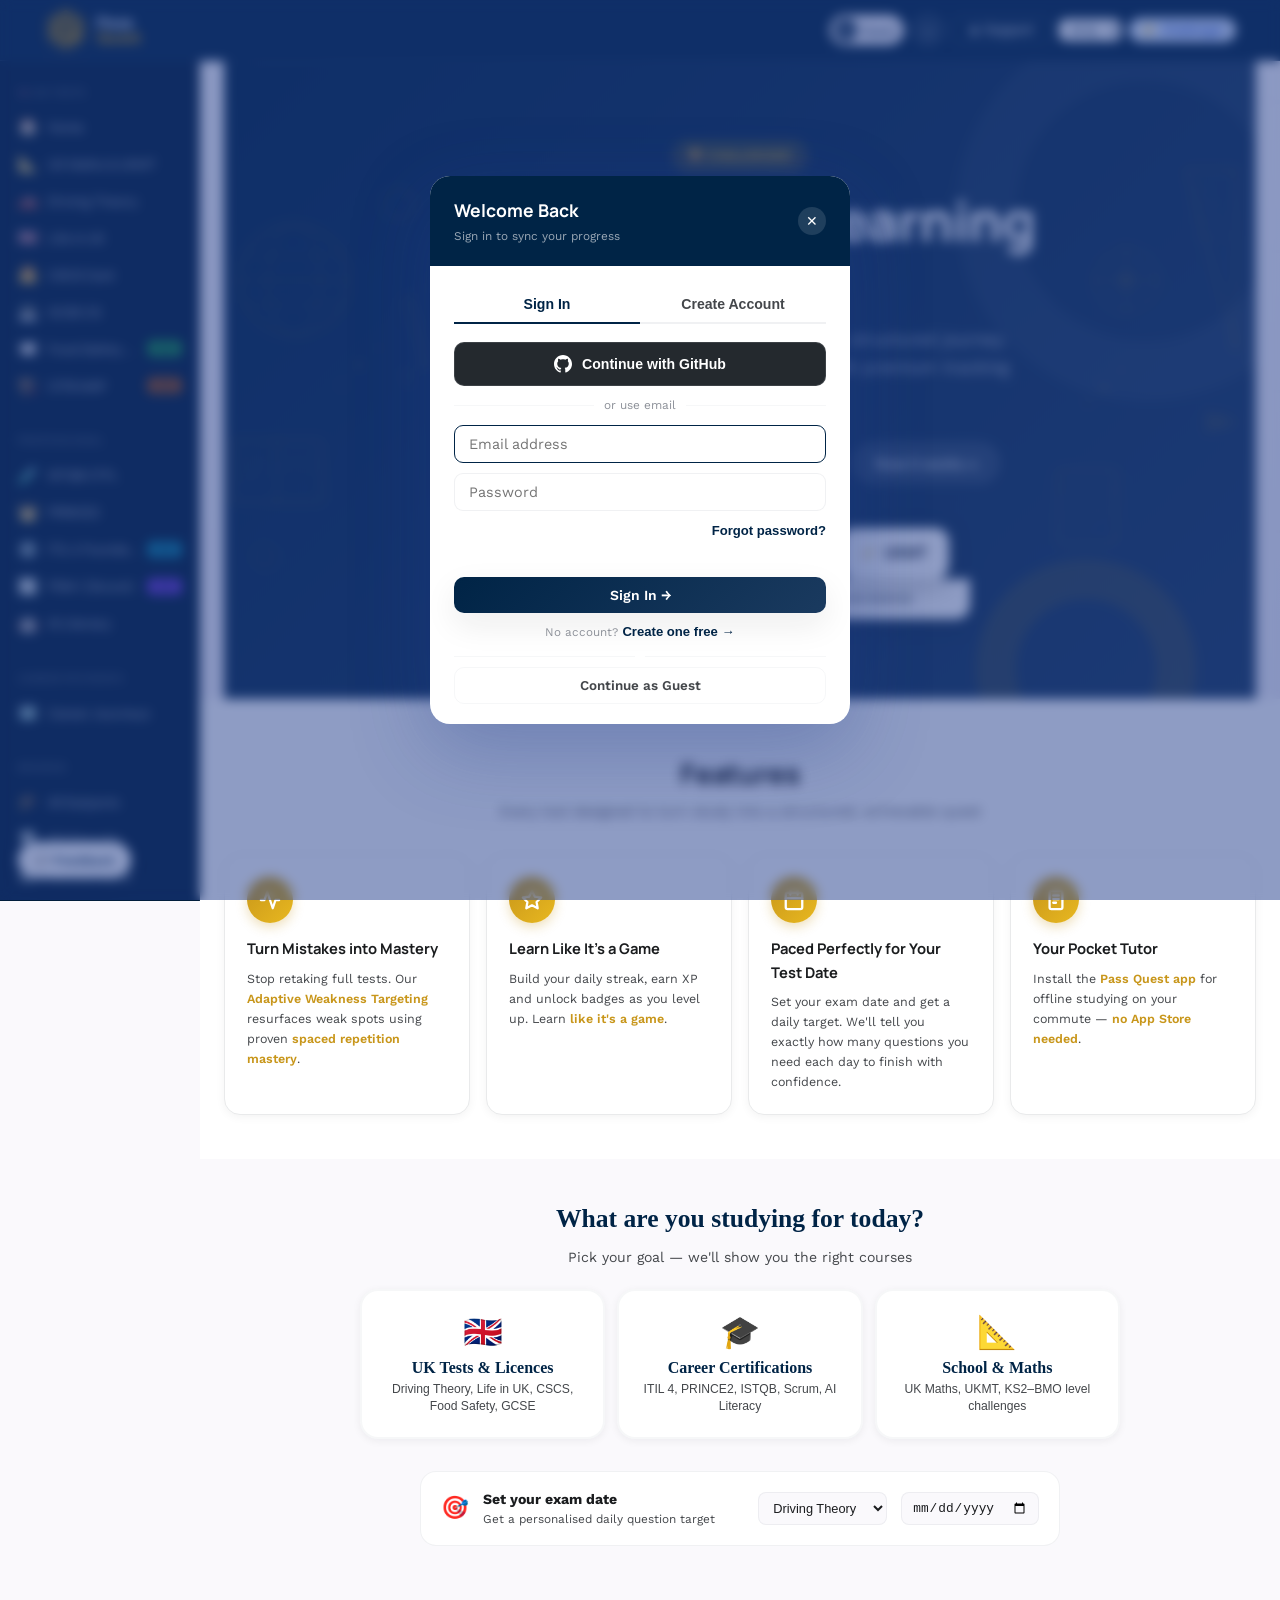
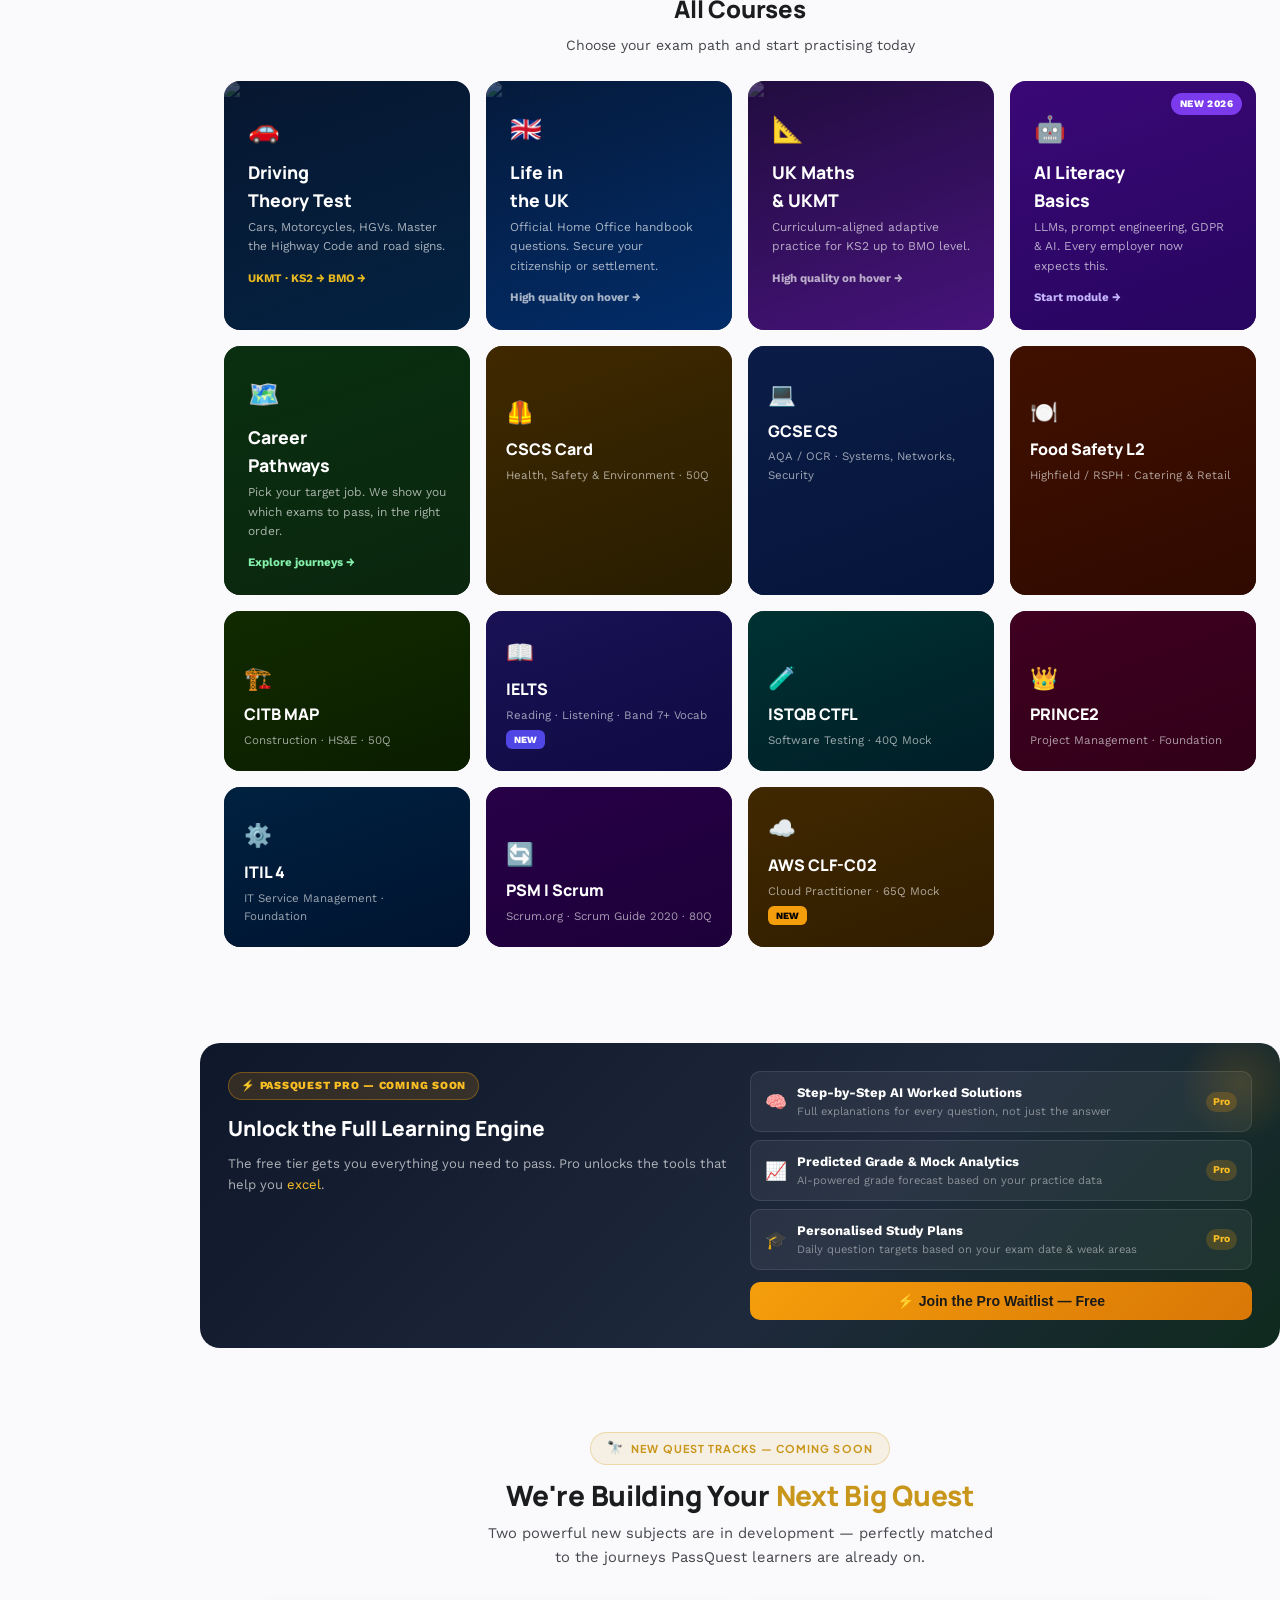
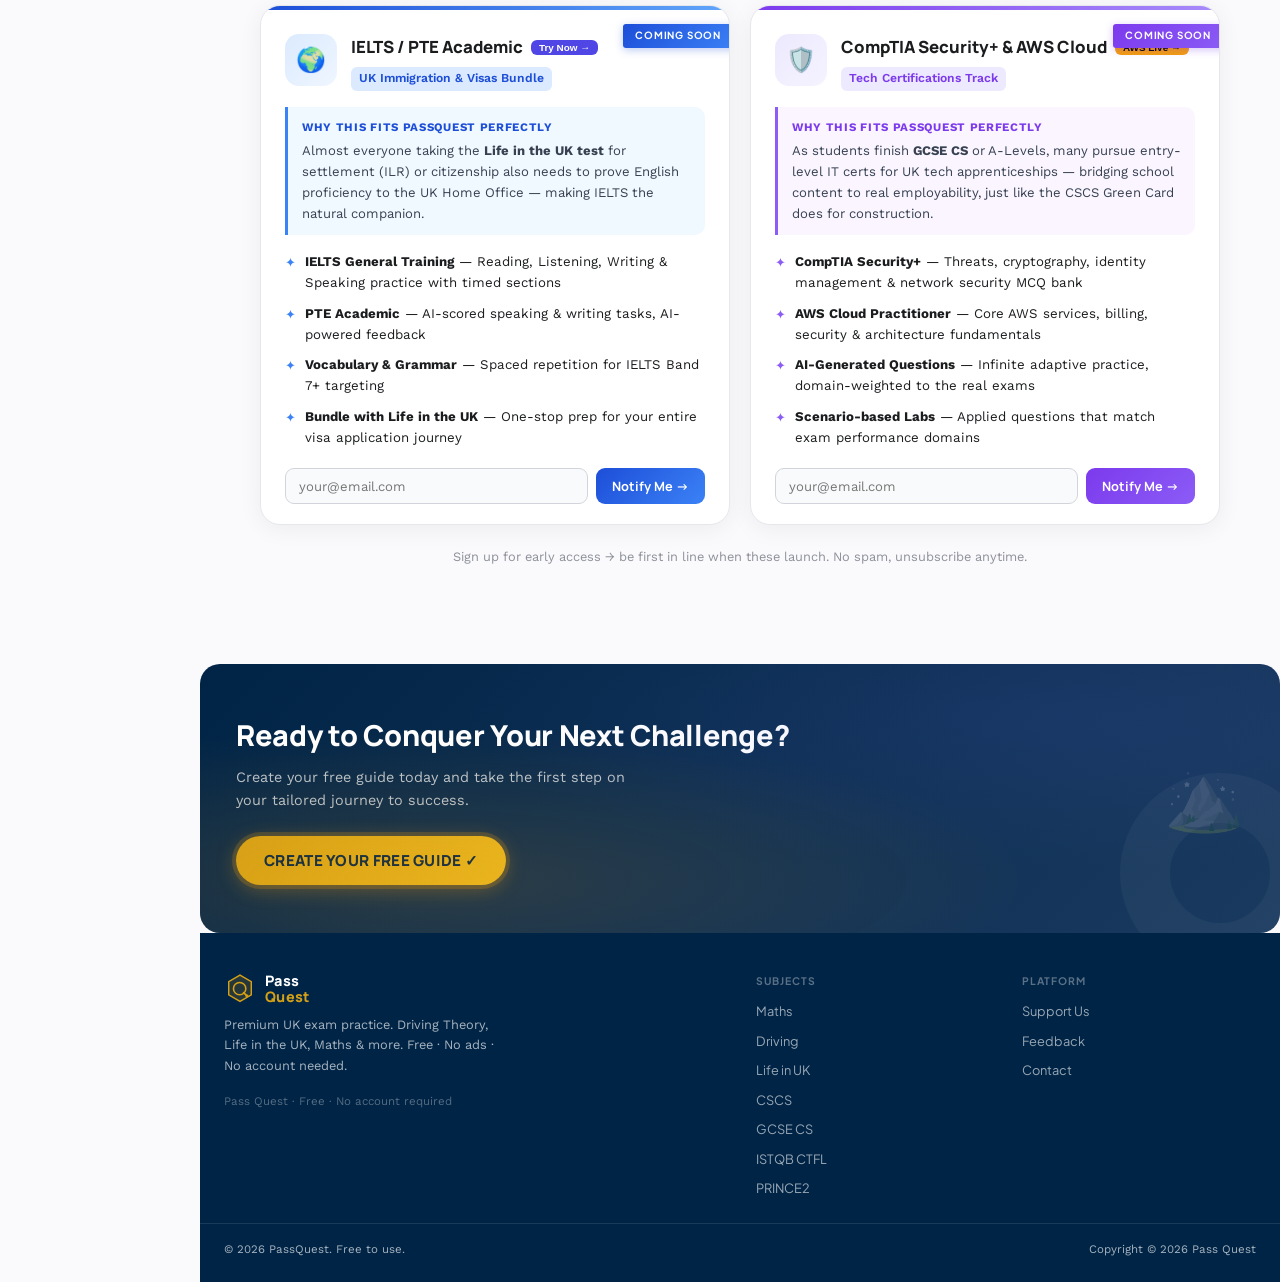
==== commit d4a3d1c5: "Add files via upload" ====
--- a/index.html
+++ b/index.html
@@ -217,7 +217,7 @@
   background:var(--gold);
 }
 /* Override per-tab colours — all tabs same gold on this dark nav */
-#tab-home.on,#tab-maths.on,#tab-lituk.on,#tab-driving.on,#tab-cscs.on,#tab-gcse.on,#tab-all.on,#tab-istqb.on,#tab-prince2.on,#tab-foodsafety.on,#tab-itil.on,#tab-ai.on,#tab-citb.on,#tab-psm.on{
+#tab-home.on,#tab-maths.on,#tab-lituk.on,#tab-driving.on,#tab-cscs.on,#tab-gcse.on,#tab-all.on,#tab-istqb.on,#tab-prince2.on,#tab-foodsafety.on,#tab-itil.on,#tab-ai.on,#tab-citb.on,#tab-psm.on,#tab-sia.on,#tab-az900.on{
   color:var(--gold);background:none;
 }
 .nav-right{
@@ -2772,6 +2772,14 @@
       <span class="side-tab-icon">🎓</span>
       <span class="side-tab-text">All Subjects</span>
     </button>
+    <button class="side-tab"    id="tab-sia"      onclick="showPage('sia')"          data-page="sia">
+      <span class="side-tab-icon">🛡️</span>
+      <span class="side-tab-text">SIA Security</span>
+    </button>
+    <button class="side-tab"    id="tab-az900"    onclick="showPage('az900')"        data-page="az900">
+      <span class="side-tab-icon">☁️</span>
+      <span class="side-tab-text">AZ-900 Azure</span>
+    </button>
 
     <!-- Sidebar footer -->
     <div class="side-nav-footer">
@@ -3506,6 +3514,10 @@
     <span style="color:var(--lite);font-size:.85em">›</span>
     <span style="color:var(--mu);padding:2px 7px">UK Maths &amp; UKMT</span>
   </nav>
+
+  <!-- Hero Profile + Study Heatmap (rendered by JS) -->
+  <div id="hero-profile-mount" style="margin-bottom:4px"></div>
+  <div id="study-heatmap-mount" style="margin-bottom:8px"></div>
 
   <!-- ══ LEVEL SELECTOR ══════════════════════════════════════ -->
   <div style="padding:48px 0 8px;text-align:center">
@@ -6165,6 +6177,158 @@
 </div><!-- /gcse-page -->
 
 <!-- ══════════════════════════════════════════════════════
+     SIA DOOR SUPERVISOR PAGE
+══════════════════════════════════════════════════════ -->
+<div id="sia-page" class="page">
+<div class="page-wrap" style="max-width:680px;margin:0 auto;padding:20px 16px">
+  <nav aria-label="Breadcrumb" style="display:flex;align-items:center;gap:4px;font-size:.74rem;flex-wrap:wrap;margin-bottom:12px;padding:4px 0">
+    <span style="color:var(--navy);font-weight:600;padding:2px 7px;border-radius:5px;background:var(--sur2);border:1px solid var(--bdr);cursor:pointer" onclick="goHome()">🏠 Home</span>
+    <span style="color:var(--lite);font-size:.85em">›</span>
+    <span style="color:var(--mu);padding:2px 7px">SIA Door Supervisor</span>
+  </nav>
+  <div class="dt-hero" style="background:linear-gradient(135deg,#1a0a0a 0%,#2d1515 60%,#1a0a1a 100%);margin-bottom:24px">
+    <div class="dt-hero-illustration">🛡️</div>
+    <div class="dt-hero-tag" style="background:rgba(220,38,38,.15);border-color:rgba(220,38,38,.35);color:#fca5a5">🛡 SIA · Security Industry Authority · UK Mandatory Licence</div>
+    <h2>SIA Door Supervisor<br>Licence Test Prep</h2>
+    <p>The SIA Door Supervisor licence is legally required to work security in the UK. Our AI questions mirror the real test — conflict management, powers of arrest, and professional standards.</p>
+    <button class="dt-hero-cta" style="background:linear-gradient(135deg,#dc2626,#b91c1c)" onclick="startQuiz('SIA: Full Mock Test','SIA Door Supervisor licence test. Generate 30 questions across 3 modules equally: Module 1 Working in the Private Security Industry (SIA Act 2001, licensing requirements, code of conduct, powers of arrest, search powers, record keeping). Module 2 Conflict Management (conflict avoidance, communication, de-escalation techniques, impact factors, post-incident procedures). Module 3 Physical Intervention Awareness (reasonable force, duty of care, proportionality, positional asphyxia risks). All strict MCQ 4 options A-D.',30)">
+      ▶ Start SIA Mock Test (30 Qs)
+    </button>
+    <div class="dt-hero-stats">
+      <div class="dt-hero-stat"><strong>3</strong>Core Modules</div>
+      <div class="dt-hero-stat"><strong>30</strong>Mock Questions</div>
+      <div class="dt-hero-stat"><strong>MCQ</strong>Real exam format</div>
+    </div>
+  </div>
+  <div style="display:flex;align-items:center;justify-content:space-between;padding:12px 16px;background:linear-gradient(135deg,#fee2e2,#fecaca);border-radius:12px;margin-bottom:20px;border:1px solid #fca5a5">
+    <div style="font-size:.85rem;font-weight:700;color:#991b1b">⚖️ Typical Pass Mark: 70%+ (varies by awarding body)</div>
+    <div style="font-size:.78rem;color:#b91c1c">Must be sat at approved test centre</div>
+  </div>
+  <div style="display:flex;flex-direction:column;gap:12px;margin-bottom:24px">
+    <div style="background:var(--sur);border:1px solid var(--bdr);border-left:3px solid #dc2626;border-radius:14px;overflow:hidden;box-shadow:var(--sh)">
+      <div style="display:flex;align-items:center;justify-content:space-between;padding:16px 18px">
+        <div style="display:flex;align-items:center;gap:12px">
+          <div style="width:40px;height:40px;border-radius:10px;background:#fee2e2;display:flex;align-items:center;justify-content:center;font-size:1.3rem">⚖️</div>
+          <div><div style="font-weight:700;font-size:.95rem;color:var(--tx)">Module 1 — Working in Private Security</div><div style="font-size:.78rem;color:var(--mu)">SIA Act, licensing, code of conduct, legal powers</div></div>
+        </div>
+        <button style="background:#dc2626;color:#fff;border:none;padding:7px 14px;border-radius:8px;font-weight:700;font-size:.78rem;cursor:pointer;white-space:nowrap" onclick="startQuiz('SIA: Working in Private Security','SIA Module 1: Private Security Industry Act 2001, SIA licensing requirements, roles of door supervisors, code of conduct, powers of arrest (citizen arrest), search powers and consent, what is permitted/prohibited on licensed premises, duty of care, record keeping, when to involve police, first aid obligations. All strict MCQ 4 options A-D.',10)">Practice →</button>
+      </div>
+    </div>
+    <div style="background:var(--sur);border:1px solid var(--bdr);border-left:3px solid #f59e0b;border-radius:14px;overflow:hidden;box-shadow:var(--sh)">
+      <div style="display:flex;align-items:center;justify-content:space-between;padding:16px 18px">
+        <div style="display:flex;align-items:center;gap:12px">
+          <div style="width:40px;height:40px;border-radius:10px;background:#fef3c7;display:flex;align-items:center;justify-content:center;font-size:1.3rem">🤝</div>
+          <div><div style="font-weight:700;font-size:.95rem;color:var(--tx)">Module 2 — Conflict Management</div><div style="font-size:.78rem;color:var(--mu)">De-escalation, communication, post-incident</div></div>
+        </div>
+        <button style="background:#f59e0b;color:#1a1a1a;border:none;padding:7px 14px;border-radius:8px;font-weight:700;font-size:.78rem;cursor:pointer;white-space:nowrap" onclick="startQuiz('SIA: Conflict Management','SIA Module 2: causes of conflict, the conflict spiral, communication for conflict avoidance (active listening, body language, tone), impact factors (alcohol, drugs, mental health), de-escalation techniques, threat assessment, post-incident procedures (reporting, evidence preservation, emotional aftermath), team working in incidents. All strict MCQ 4 options A-D.',10)">Practice →</button>
+      </div>
+    </div>
+    <div style="background:var(--sur);border:1px solid var(--bdr);border-left:3px solid #8b5cf6;border-radius:14px;overflow:hidden;box-shadow:var(--sh)">
+      <div style="display:flex;align-items:center;justify-content:space-between;padding:16px 18px">
+        <div style="display:flex;align-items:center;gap:12px">
+          <div style="width:40px;height:40px;border-radius:10px;background:#ede9fe;display:flex;align-items:center;justify-content:center;font-size:1.3rem">💪</div>
+          <div><div style="font-weight:700;font-size:.95rem;color:var(--tx)">Module 3 — Physical Intervention Awareness</div><div style="font-size:.78rem;color:var(--mu)">Reasonable force, duty of care, proportionality</div></div>
+        </div>
+        <button style="background:#8b5cf6;color:#fff;border:none;padding:7px 14px;border-radius:8px;font-weight:700;font-size:.78rem;cursor:pointer;white-space:nowrap" onclick="startQuiz('SIA: Physical Intervention Awareness','SIA Module 3: use of force legislation (Criminal Law Act 1967, Human Rights Act), reasonable force test (proportionate, necessary, minimum), duty of care during restraint, positional asphyxia risks, monitoring restrained person, recording and reporting use of force, aftermath support for officers involved. All strict MCQ 4 options A-D.',10)">Practice →</button>
+      </div>
+    </div>
+  </div>
+  <div style="background:linear-gradient(135deg,#7f1d1d,#991b1b);border-radius:14px;padding:20px;text-align:center;margin-bottom:20px">
+    <div style="color:#fff;font-family:'Fraunces',serif;font-weight:700;font-size:1.1rem;margin-bottom:6px">🛡️ Ready for the Full SIA Mock?</div>
+    <div style="color:rgba(255,255,255,.75);font-size:.82rem;margin-bottom:14px">30 questions across all 3 modules</div>
+    <button class="btn btn-gold" style="font-weight:800" onclick="startQuiz('SIA: Full Mock Test','SIA Door Supervisor licence test. 30 questions: 10 per module. Module 1 Working in Private Security (SIA Act, licensing, powers of arrest, code of conduct). Module 2 Conflict Management (de-escalation, communication, impact factors). Module 3 Physical Intervention Awareness (reasonable force, duty of care). All strict MCQ 4 options A-D.',30)">🛡️ Start Full SIA Mock (30 Qs)</button>
+  </div>
+  <div style="padding:16px 18px;background:linear-gradient(135deg,#fef2f2,#fee2e2);border:1px solid #fca5a5;border-radius:14px">
+    <div style="font-size:.72rem;font-weight:700;text-transform:uppercase;letter-spacing:.06em;color:#991b1b;margin-bottom:10px">🔗 Official SIA Resources</div>
+    <a href="https://www.sia.homeoffice.gov.uk/pages/getting-licensed.aspx" target="_blank" rel="noopener" style="display:flex;align-items:center;gap:10px;padding:10px 14px;background:#fff;border-radius:10px;border:1px solid #fca5a5;text-decoration:none;font-size:.85rem;font-weight:600;color:#991b1b">
+      <span>🛡️</span><div><div>SIA — Getting Licensed</div><div style="font-size:.74rem;font-weight:400;color:#64748b">sia.homeoffice.gov.uk — Official requirements</div></div><span style="margin-left:auto;color:#94a3b8">↗</span>
+    </a>
+  </div>
+</div>
+</div><!-- /sia-page -->
+
+<!-- ══════════════════════════════════════════════════════
+     MICROSOFT AZ-900 PAGE
+══════════════════════════════════════════════════════ -->
+<div id="az900-page" class="page">
+<div class="page-wrap" style="max-width:680px;margin:0 auto;padding:20px 16px">
+  <nav aria-label="Breadcrumb" style="display:flex;align-items:center;gap:4px;font-size:.74rem;flex-wrap:wrap;margin-bottom:12px;padding:4px 0">
+    <span style="color:var(--navy);font-weight:600;padding:2px 7px;border-radius:5px;background:var(--sur2);border:1px solid var(--bdr);cursor:pointer" onclick="goHome()">🏠 Home</span>
+    <span style="color:var(--lite);font-size:.85em">›</span>
+    <span style="color:var(--mu);padding:2px 7px">AZ-900 Azure</span>
+  </nav>
+  <div class="dt-hero" style="background:linear-gradient(135deg,#0a1628 0%,#0d2657 60%,#0a1628 100%);margin-bottom:24px">
+    <div class="dt-hero-illustration">☁️</div>
+    <div class="dt-hero-tag" style="background:rgba(0,120,212,.15);border-color:rgba(0,120,212,.35);color:#60a5fa">☁️ Microsoft Azure · AZ-900 · Fundamentals</div>
+    <h2>Microsoft Azure<br>Fundamentals AZ-900</h2>
+    <p>The UK's most in-demand entry-level cloud cert. AZ-900 covers cloud concepts, Azure services, and Microsoft's security model — the gateway to any cloud career path.</p>
+    <button class="dt-hero-cta" style="background:linear-gradient(135deg,#0078d4,#005a9e)" onclick="startQuiz('AZ-900: Full Mock Exam','Microsoft AZ-900 Azure Fundamentals mock exam. 40 questions across 4 domains: (1) Cloud Concepts 10 questions — IaaS/PaaS/SaaS, public/private/hybrid cloud, high availability, scalability, elasticity, fault tolerance, CapEx vs OpEx, consumption-based model. (2) Azure Architecture 14 questions — regions, availability zones, resource groups, subscriptions, management groups, ARM; compute (VMs, AKS, Functions, App Service); storage (Blob, File, Queue, Table tiers); databases (Azure SQL, Cosmos DB); networking (VNet, VPN Gateway, ExpressRoute, Load Balancer, CDN). (3) Security Privacy Compliance 10 questions — Azure AD, MFA, Conditional Access, RBAC, Defender for Cloud, Sentinel, Blueprints, Policy, Compliance Manager, GDPR, Zero Trust. (4) Pricing Support 6 questions — pricing calculator, TCO calculator, Cost Management, support plans, SLA, service lifecycle. All strict MCQ 4 options A-D.',40)">
+      ▶ Start AZ-900 Mock Exam (40 Qs)
+    </button>
+    <div class="dt-hero-stats">
+      <div class="dt-hero-stat"><strong>4</strong>Domains</div>
+      <div class="dt-hero-stat"><strong>40</strong>Exam Questions</div>
+      <div class="dt-hero-stat"><strong>700/1000</strong>Pass mark</div>
+    </div>
+  </div>
+  <div style="display:flex;align-items:center;justify-content:space-between;padding:12px 16px;background:linear-gradient(135deg,#dbeafe,#bfdbfe);border-radius:12px;margin-bottom:20px;border:1px solid #93c5fd">
+    <div style="font-size:.85rem;font-weight:700;color:#1e3a8a">🏆 Pass Mark: 700 / 1000 (approx. 70%)</div>
+    <div style="font-size:.78rem;color:#1d4ed8">Valid 2 years · Online proctored available</div>
+  </div>
+  <div style="display:flex;flex-direction:column;gap:12px;margin-bottom:24px">
+    <div style="background:var(--sur);border:1px solid var(--bdr);border-left:3px solid #0078d4;border-radius:14px;overflow:hidden;box-shadow:var(--sh)">
+      <div style="display:flex;align-items:center;justify-content:space-between;padding:16px 18px">
+        <div style="display:flex;align-items:center;gap:12px">
+          <div style="width:40px;height:40px;border-radius:10px;background:#dbeafe;display:flex;align-items:center;justify-content:center;font-size:1.3rem">☁️</div>
+          <div><div style="font-weight:700;font-size:.95rem;color:var(--tx)">Domain 1 — Cloud Concepts <span style="font-size:.71rem;color:var(--mu)">(25–30%)</span></div><div style="font-size:.78rem;color:var(--mu)">IaaS/PaaS/SaaS, cloud models, CapEx vs OpEx</div></div>
+        </div>
+        <button style="background:#0078d4;color:#fff;border:none;padding:7px 14px;border-radius:8px;font-weight:700;font-size:.78rem;cursor:pointer;white-space:nowrap" onclick="startQuiz('AZ-900: Cloud Concepts','AZ-900 Domain 1 Cloud Concepts. Define cloud computing and its benefits, IaaS vs PaaS vs SaaS (definitions, examples, responsibilities), public vs private vs hybrid vs multi-cloud, shared responsibility model, high availability, scalability vs elasticity, agility, fault tolerance, disaster recovery, CapEx vs OpEx, consumption-based pricing model. All strict MCQ 4 options A-D.',10)">Practice →</button>
+      </div>
+    </div>
+    <div style="background:var(--sur);border:1px solid var(--bdr);border-left:3px solid #00bcf2;border-radius:14px;overflow:hidden;box-shadow:var(--sh)">
+      <div style="display:flex;align-items:center;justify-content:space-between;padding:16px 18px">
+        <div style="display:flex;align-items:center;gap:12px">
+          <div style="width:40px;height:40px;border-radius:10px;background:#e0f7fe;display:flex;align-items:center;justify-content:center;font-size:1.3rem">🏗️</div>
+          <div><div style="font-weight:700;font-size:.95rem;color:var(--tx)">Domain 2 — Azure Architecture &amp; Services <span style="font-size:.71rem;color:var(--mu)">(35–40%)</span></div><div style="font-size:.78rem;color:var(--mu)">Regions, VMs, storage, databases, networking</div></div>
+        </div>
+        <button style="background:#00bcf2;color:#1a1a1a;border:none;padding:7px 14px;border-radius:8px;font-weight:700;font-size:.78rem;cursor:pointer;white-space:nowrap" onclick="startQuiz('AZ-900: Azure Architecture and Services','AZ-900 Domain 2: Azure regions and availability zones, resource groups and subscriptions, management groups, Azure Resource Manager; compute (VMs, VM Scale Sets, Azure Kubernetes Service, Azure Functions, App Service, Container Instances); storage accounts (Blob hot/cool/archive, File, Queue, Table, Disk); databases (Azure SQL, SQL Managed Instance, Cosmos DB, MySQL/PostgreSQL); networking (VNet, VPN Gateway, ExpressRoute, Azure DNS, Load Balancer, Application Gateway, CDN, Azure Firewall). All strict MCQ 4 options A-D.',10)">Practice →</button>
+      </div>
+    </div>
+    <div style="background:var(--sur);border:1px solid var(--bdr);border-left:3px solid #107c10;border-radius:14px;overflow:hidden;box-shadow:var(--sh)">
+      <div style="display:flex;align-items:center;justify-content:space-between;padding:16px 18px">
+        <div style="display:flex;align-items:center;gap:12px">
+          <div style="width:40px;height:40px;border-radius:10px;background:#dcfce7;display:flex;align-items:center;justify-content:center;font-size:1.3rem">🔐</div>
+          <div><div style="font-weight:700;font-size:.95rem;color:var(--tx)">Domain 3 — Security, Privacy &amp; Compliance <span style="font-size:.71rem;color:var(--mu)">(25–30%)</span></div><div style="font-size:.78rem;color:var(--mu)">Azure AD, RBAC, Defender, Compliance tools</div></div>
+        </div>
+        <button style="background:#107c10;color:#fff;border:none;padding:7px 14px;border-radius:8px;font-weight:700;font-size:.78rem;cursor:pointer;white-space:nowrap" onclick="startQuiz('AZ-900: Security Privacy and Compliance','AZ-900 Domain 3: Azure Active Directory (AAD), SSO, MFA, Conditional Access, RBAC, Azure Defender (Defender for Cloud), Microsoft Sentinel (SIEM and SOAR), Azure Security Center, Azure Blueprints, Azure Policy, Trust Center, Compliance Manager, GDPR in Azure, data residency and sovereignty, Zero Trust model, defence in depth. All strict MCQ 4 options A-D.',10)">Practice →</button>
+      </div>
+    </div>
+    <div style="background:var(--sur);border:1px solid var(--bdr);border-left:3px solid #f59e0b;border-radius:14px;overflow:hidden;box-shadow:var(--sh)">
+      <div style="display:flex;align-items:center;justify-content:space-between;padding:16px 18px">
+        <div style="display:flex;align-items:center;gap:12px">
+          <div style="width:40px;height:40px;border-radius:10px;background:#fef3c7;display:flex;align-items:center;justify-content:center;font-size:1.3rem">💰</div>
+          <div><div style="font-weight:700;font-size:.95rem;color:var(--tx)">Domain 4 — Pricing &amp; Support <span style="font-size:.71rem;color:var(--mu)">(20–25%)</span></div><div style="font-size:.78rem;color:var(--mu)">Cost management, SLAs, support plans</div></div>
+        </div>
+        <button style="background:#f59e0b;color:#1a1a1a;border:none;padding:7px 14px;border-radius:8px;font-weight:700;font-size:.78rem;cursor:pointer;white-space:nowrap" onclick="startQuiz('AZ-900: Pricing and Support','AZ-900 Domain 4: Azure pricing calculator, TCO calculator, Azure Cost Management and Billing, cost-saving options (Reserved Instances, Spot VMs, Azure Hybrid Benefit, Dev/Test pricing); SLA concepts (composite SLAs, uptime percentages); Azure support plans (Basic, Developer, Standard, Professional Direct, Premier) and what each includes; Azure service lifecycle (preview, GA, deprecation); Azure Advisor. All strict MCQ 4 options A-D.',10)">Practice →</button>
+      </div>
+    </div>
+  </div>
+  <div style="background:linear-gradient(135deg,#0a1628,#0d2657);border-radius:14px;padding:20px;text-align:center;margin-bottom:20px">
+    <div style="color:#fff;font-family:'Fraunces',serif;font-weight:700;font-size:1.1rem;margin-bottom:6px">☁️ Ready for the Full AZ-900 Mock?</div>
+    <div style="color:rgba(255,255,255,.75);font-size:.82rem;margin-bottom:14px">40 questions weighted across all 4 domains</div>
+    <button class="btn btn-gold" style="font-weight:800" onclick="startQuiz('AZ-900: Full Mock Exam','Microsoft AZ-900 full mock exam. 40 questions: 10 Cloud Concepts, 14 Azure Architecture and Services, 10 Security Privacy Compliance, 6 Pricing and Support. All strict MCQ 4 options A-D.',40)">☁️ Start Full AZ-900 Mock (40 Qs)</button>
+  </div>
+  <div style="padding:16px 18px;background:linear-gradient(135deg,#dbeafe,#eff6ff);border:1px solid #93c5fd;border-radius:14px">
+    <div style="font-size:.72rem;font-weight:700;text-transform:uppercase;letter-spacing:.06em;color:#1e3a8a;margin-bottom:10px">🔗 Official AZ-900 Resources</div>
+    <a href="https://learn.microsoft.com/en-us/certifications/exams/az-900/" target="_blank" rel="noopener" style="display:flex;align-items:center;gap:10px;padding:10px 14px;background:#fff;border-radius:10px;border:1px solid #93c5fd;text-decoration:none;font-size:.85rem;font-weight:600;color:#1e3a8a">
+      <span>☁️</span><div><div>Microsoft Learn — AZ-900</div><div style="font-size:.74rem;font-weight:400;color:#64748b">Free learning paths, sample questions &amp; booking</div></div><span style="margin-left:auto;color:#94a3b8">↗</span>
+    </a>
+  </div>
+</div>
+</div><!-- /az900-page -->
+
+
+<!-- ══════════════════════════════════════════════════════
      FOOD SAFETY LEVEL 2 PAGE (UK-SPECIFIC)
 ══════════════════════════════════════════════════════ -->
 <div id="foodsafety-page" class="page">
@@ -7389,6 +7553,8 @@
     <canvas id="score-card-canvas" width="600" height="315" style="display:none"></canvas>
   </div>
 
+  <div id="category-radar-mount"></div>
+
   <div class="section-label">Question Review</div>
   <div class="result-q-list" id="result-q-list"></div>
 
@@ -7930,116 +8096,89 @@
 
 <!-- ══ AUTH MODAL (Supabase) ══════════════════════════════════ -->
 <style>
-.auth-tabs{display:flex;border-bottom:2px solid var(--bdr2);margin-bottom:20px}
+.auth-tabs{display:flex;border-bottom:2px solid var(--bdr2);margin-bottom:18px}
 .auth-tab-btn{flex:1;padding:10px;border:none;background:none;font-size:.88rem;font-weight:600;color:var(--mu);cursor:pointer;border-bottom:2px solid transparent;margin-bottom:-2px;transition:all .15s}
 .auth-tab-btn.active{color:var(--navy);border-bottom-color:var(--navy)}
 .auth-form-field{width:100%;padding:10px 14px;border-radius:9px;border:1.5px solid var(--bdr2);background:var(--sur);color:var(--tx);font-size:.9rem;margin-bottom:10px;box-sizing:border-box;outline:none;font-family:inherit;transition:border-color .15s}
 .auth-form-field:focus{border-color:var(--navy)}
 [data-theme="dark"] .auth-form-field{background:#1a1d27}
-.auth-divider{display:flex;align-items:center;gap:10px;margin:12px 0}
+.auth-divider{display:flex;align-items:center;gap:10px;margin:10px 0}
 .auth-divider div{flex:1;height:1px;background:var(--bdr)}
 .auth-divider span{font-size:.74rem;color:var(--lite)}
-.auth-link{color:var(--navy);text-decoration:none;font-weight:600;cursor:pointer;background:none;border:none;font-size:.82rem;padding:0}
-.auth-link:hover{text-decoration:underline}
+.auth-link-btn{color:var(--navy);text-decoration:none;font-weight:600;cursor:pointer;background:none;border:none;font-size:.82rem;padding:0}
+.auth-link-btn:hover{text-decoration:underline}
 </style>
-
-<div class="overlay" id="login-modal" style="z-index:1100" onclick="closeLoginModal()">
+<div class="overlay" id="login-modal" style="z-index:1100" onclick="if(event.target===this&&_currentUser)closeLoginModal()">
   <div class="modal-box" style="max-width:420px" onclick="event.stopPropagation()">
 
-    <!-- ── VIEW: SIGN IN / SIGN UP (tabbed) ── -->
+    <!-- ── CHOOSE VIEW: tabbed sign-in / sign-up ── -->
     <div id="auth-view-choose">
       <div class="modal-head">
         <div>
           <h3 id="auth-modal-title">Welcome to PassQuest</h3>
-          <p id="auth-modal-sub">Free account — save progress across devices</p>
+          <p id="auth-modal-sub" style="font-size:.74rem;color:rgba(255,255,255,.6);margin-top:3px">Free account — save progress across devices</p>
         </div>
         <button class="modal-close" onclick="closeLoginModal()">&#10005;</button>
       </div>
       <div class="modal-body">
-
         <!-- Tab bar -->
         <div class="auth-tabs" id="auth-tab-bar">
           <button class="auth-tab-btn active" id="auth-tab-signin" onclick="switchAuthTab('signin')">Sign In</button>
-          <button class="auth-tab-btn" id="auth-tab-signup" onclick="switchAuthTab('signup')">Create Account</button>
-        </div>
-
-        <!-- GitHub OAuth (both tabs) -->
-        <button onclick="authGitHub()"
-          style="width:100%;display:flex;align-items:center;justify-content:center;gap:10px;padding:12px;border-radius:10px;border:1.5px solid var(--bdr);background:#24292e;font-size:.88rem;font-weight:600;color:#fff;cursor:pointer;transition:opacity .15s;margin-bottom:6px"
-          onmouseover="this.style.opacity='.82'" onmouseout="this.style.opacity='1'">
+          <button class="auth-tab-btn"         id="auth-tab-signup" onclick="switchAuthTab('signup')">Create Account</button>
+        </div>
+        <!-- GitHub OAuth -->
+        <button onclick="authGitHub()" style="width:100%;display:flex;align-items:center;justify-content:center;gap:10px;padding:12px;border-radius:10px;border:1.5px solid var(--bdr);background:#24292e;font-size:.88rem;font-weight:600;color:#fff;cursor:pointer;margin-bottom:6px;transition:opacity .15s" onmouseover="this.style.opacity='.82'" onmouseout="this.style.opacity='1'">
           <svg width="18" height="18" viewBox="0 0 24 24" fill="white"><path d="M12 0C5.37 0 0 5.37 0 12c0 5.3 3.44 9.8 8.2 11.38.6.11.82-.26.82-.58v-2.03c-3.34.73-4.04-1.61-4.04-1.61-.54-1.38-1.33-1.75-1.33-1.75-1.09-.74.08-.73.08-.73 1.2.09 1.84 1.24 1.84 1.24 1.07 1.83 2.8 1.3 3.49 1 .1-.78.42-1.3.76-1.6-2.66-.3-5.47-1.33-5.47-5.93 0-1.31.47-2.38 1.24-3.22-.13-.3-.54-1.52.12-3.18 0 0 1.01-.32 3.3 1.23.96-.27 1.98-.4 3-.41 1.02.01 2.04.14 3 .41 2.29-1.55 3.3-1.23 3.3-1.23.66 1.66.24 2.88.12 3.18.77.84 1.24 1.91 1.24 3.22 0 4.61-2.81 5.63-5.48 5.92.43.37.82 1.1.82 2.22v3.29c0 .32.21.7.82.58C20.56 21.8 24 17.3 24 12c0-6.63-5.37-12-12-12z"/></svg>
           Continue with GitHub
         </button>
-
         <div class="auth-divider"><div></div><span>or use email</span><div></div></div>
 
         <!-- SIGN IN FORM -->
         <div id="auth-form-signin">
-          <input id="auth-si-email" class="auth-form-field" type="email" placeholder="Email address"
-            onkeydown="if(event.key==='Enter')document.getElementById('auth-si-pass').focus()">
-          <input id="auth-si-pass" class="auth-form-field" type="password" placeholder="Password"
-            onkeydown="if(event.key==='Enter')authSignIn()">
+          <input id="auth-si-email" class="auth-form-field" type="email" placeholder="Email address" onkeydown="if(event.key==='Enter')document.getElementById('auth-si-pass').focus()">
+          <input id="auth-si-pass"  class="auth-form-field" type="password" placeholder="Password" onkeydown="if(event.key==='Enter')authSignIn()">
           <div style="text-align:right;margin-top:-4px;margin-bottom:10px">
-            <button class="auth-link" onclick="switchAuthTab('forgot')">Forgot password?</button>
+            <button class="auth-link-btn" onclick="switchAuthTab('forgot')">Forgot password?</button>
           </div>
           <div id="auth-error-signin" style="font-size:.78rem;color:#ef4444;min-height:16px;margin-bottom:8px"></div>
-          <button id="auth-btn-signin" class="btn btn-navy btn-full" onclick="authSignIn()">
-            Sign In &#8594;
-          </button>
+          <button id="auth-btn-signin" class="btn btn-navy btn-full" onclick="authSignIn()">Sign In &#8594;</button>
+          <p style="font-size:.73rem;color:var(--lite);text-align:center;margin-top:10px">
+            No account? <button class="auth-link-btn" onclick="switchAuthTab('signup')">Create one free →</button>
+          </p>
         </div>
 
         <!-- SIGN UP FORM -->
         <div id="auth-form-signup" style="display:none">
-          <input id="auth-su-name" class="auth-form-field" type="text" placeholder="First name"
-            onkeydown="if(event.key==='Enter')document.getElementById('auth-su-email').focus()">
-          <input id="auth-su-email" class="auth-form-field" type="email" placeholder="Email address"
-            onkeydown="if(event.key==='Enter')document.getElementById('auth-su-pass').focus()">
-          <input id="auth-su-pass" class="auth-form-field" type="password" placeholder="Password (min 6 characters)"
-            onkeydown="if(event.key==='Enter')authSignUp()">
+          <input id="auth-su-name"  class="auth-form-field" type="text"  placeholder="First name" onkeydown="if(event.key==='Enter')document.getElementById('auth-su-email').focus()">
+          <input id="auth-su-email" class="auth-form-field" type="email" placeholder="Email address" onkeydown="if(event.key==='Enter')document.getElementById('auth-su-pass').focus()">
+          <input id="auth-su-pass"  class="auth-form-field" type="password" placeholder="Password (min 6 characters)" onkeydown="if(event.key==='Enter')authSignUp()">
           <div id="auth-error-signup" style="font-size:.78rem;color:#ef4444;min-height:16px;margin-bottom:8px"></div>
-          <button id="auth-btn-signup" class="btn btn-navy btn-full" onclick="authSignUp()">
-            Create Free Account &#8594;
-          </button>
-          <p style="font-size:.72rem;color:var(--lite);margin-top:10px;text-align:center;line-height:1.5">
-            By signing up you agree to our terms. Free forever · No ads.
+          <button id="auth-btn-signup" class="btn btn-navy btn-full" onclick="authSignUp()">Create Free Account &#8594;</button>
+          <p style="font-size:.72rem;color:var(--lite);text-align:center;margin-top:10px;line-height:1.5">
+            Free forever &middot; No ads &middot; Cancel any time
           </p>
         </div>
 
         <!-- FORGOT PASSWORD FORM -->
         <div id="auth-form-forgot" style="display:none">
-          <p style="font-size:.84rem;color:var(--mu);margin-bottom:14px;line-height:1.55">
-            Enter your email and we'll send you a reset link.
-          </p>
-          <input id="auth-forgot-email" class="auth-form-field" type="email" placeholder="Email address"
-            onkeydown="if(event.key==='Enter')authForgotPassword()">
+          <p style="font-size:.84rem;color:var(--mu);margin-bottom:14px;line-height:1.55">Enter your email and we'll send you a reset link.</p>
+          <input id="auth-forgot-email" class="auth-form-field" type="email" placeholder="Email address" onkeydown="if(event.key==='Enter')authForgotPassword()">
           <div id="auth-error-forgot" style="font-size:.78rem;color:#ef4444;min-height:16px;margin-bottom:8px"></div>
-          <button id="auth-btn-forgot" class="btn btn-navy btn-full" onclick="authForgotPassword()">
-            Send Reset Link &#8594;
-          </button>
+          <button id="auth-btn-forgot" class="btn btn-navy btn-full" onclick="authForgotPassword()">Send Reset Link &#8594;</button>
           <div style="margin-top:12px;text-align:center">
-            <button class="auth-link" onclick="switchAuthTab('signin')">&#8592; Back to Sign In</button>
-          </div>
-        </div>
-
-        <!-- Not configured notice -->
-        <div id="auth-not-configured" style="display:none;background:#fef3c7;border:1.5px solid #fde68a;border-radius:10px;padding:12px 14px;font-size:.8rem;color:#92400e;margin-bottom:12px;line-height:1.6">
-          &#9888; Account sign-in is coming soon. Continue as a guest — progress is saved locally.
-        </div>
-
-        <div class="auth-divider"><div></div><div></div></div>
-        <button class="btn btn-ghost btn-full" onclick="loginGuest()" style="font-size:.84rem">
-          Continue as Guest
-        </button>
-      </div>
-    </div>
-
-    <!-- ── VIEW: LOGGED-IN PROFILE ── -->
+            <button class="auth-link-btn" onclick="switchAuthTab('signin')">&#8592; Back to Sign In</button>
+          </div>
+        </div>
+
+        <div class="auth-divider" style="margin-top:14px"><div></div><div></div></div>
+        <button class="btn btn-ghost btn-full" onclick="loginGuest()" style="font-size:.84rem">Continue as Guest</button>
+      </div>
+    </div>
+
+    <!-- ── PROFILE VIEW ── -->
     <div id="auth-view-profile" style="display:none">
       <div class="modal-head">
-        <div>
-          <h3 id="auth-profile-name">Your Profile</h3>
-          <p id="auth-profile-email" style="font-size:.74rem;opacity:.7"></p>
-        </div>
+        <div><h3 id="auth-profile-name">Your Profile</h3><p id="auth-profile-email" style="font-size:.74rem;opacity:.7"></p></div>
         <button class="modal-close" onclick="closeLoginModal()">&#10005;</button>
       </div>
       <div class="modal-body">
@@ -8055,33 +8194,25 @@
           &#9729; Progress syncs across all your devices<br>
           <span id="auth-sync-info" style="font-size:.73rem;color:var(--lite)">Last synced: just now</span>
         </div>
-        <button onclick="authSignOut()" class="btn btn-ghost btn-full" style="font-size:.84rem;color:#ef4444;border-color:#fca5a5">
-          Sign Out
-        </button>
-      </div>
-    </div>
-
-    <!-- ── VIEW: CHECK EMAIL (sign-up confirm) ── -->
+        <button onclick="authSignOut()" class="btn btn-ghost btn-full" style="font-size:.84rem;color:#ef4444;border-color:#fca5a5">Sign Out</button>
+      </div>
+    </div>
+
+    <!-- ── EMAIL CONFIRMATION VIEW ── -->
     <div id="auth-view-confirm" style="display:none;padding:32px 24px;text-align:center">
       <div style="font-size:3rem;margin-bottom:12px">&#128231;</div>
       <h3 style="font-family:'Fraunces',serif;font-size:1.2rem;color:var(--navy);margin-bottom:8px">Check your inbox</h3>
-      <p style="font-size:.84rem;color:var(--mu);margin-bottom:6px;line-height:1.6">
-        We sent a confirmation link to
-      </p>
+      <p style="font-size:.84rem;color:var(--mu);margin-bottom:6px;line-height:1.6">We sent a confirmation link to</p>
       <p style="font-size:.9rem;font-weight:700;color:var(--navy);margin-bottom:16px" id="auth-confirm-email"></p>
-      <p style="font-size:.78rem;color:var(--mu);margin-bottom:20px;line-height:1.5">
-        Click the link in that email, then come back and sign in.
-      </p>
+      <p style="font-size:.78rem;color:var(--mu);margin-bottom:20px;line-height:1.5">Click the link in that email, then come back and sign in.</p>
       <button class="btn btn-ghost" onclick="switchAuthTab('signin');showAuthView('choose')">&#8592; Back to Sign In</button>
     </div>
 
-    <!-- ── VIEW: RESET EMAIL SENT ── -->
+    <!-- ── PASSWORD RESET SENT VIEW ── -->
     <div id="auth-view-reset-sent" style="display:none;padding:32px 24px;text-align:center">
       <div style="font-size:3rem;margin-bottom:12px">&#9993;</div>
       <h3 style="font-family:'Fraunces',serif;font-size:1.2rem;color:var(--navy);margin-bottom:8px">Reset link sent!</h3>
-      <p style="font-size:.84rem;color:var(--mu);margin-bottom:20px;line-height:1.6">
-        Check your email for a password reset link. It expires in 1 hour.
-      </p>
+      <p style="font-size:.84rem;color:var(--mu);margin-bottom:20px;line-height:1.6">Check your email for a password reset link. It expires in 1 hour.</p>
       <button class="btn btn-ghost" onclick="switchAuthTab('signin');showAuthView('choose')">&#8592; Back to Sign In</button>
     </div>
 
@@ -8209,31 +8340,6 @@
 // Events stored in Upstash KV via /api/analytics
 // View at: GET /api/analytics?key=YOUR_ANALYTICS_ADMIN_KEY
 // ═══════════════════════════════════════════════════════════
-// ── Coming Soon — Notify Me handler ───────────────────────
-function notifyMe(track, inputId) {
-  var email = (document.getElementById(inputId) || {}).value || '';
-  var ok = document.getElementById('notify-' + track + '-ok');
-  if (!email || !email.includes('@')) {
-    var el = document.getElementById(inputId);
-    if (el) { el.style.borderColor = '#ef4444'; setTimeout(function(){ el.style.borderColor = '#d1d5db'; }, 1400); }
-    return;
-  }
-  // Store locally + send to analytics
-  var waitlist = JSON.parse(localStorage.getItem('pq_waitlist') || '{}');
-  if (!waitlist[track]) waitlist[track] = [];
-  if (!waitlist[track].includes(email)) waitlist[track].push(email);
-  localStorage.setItem('pq_waitlist', JSON.stringify(waitlist));
-  trackEvent('waitlist_signup', { track: track, email: email });
-  // Send to feedback endpoint so you receive it
-  fetch('/api/feedback', {
-    method: 'POST',
-    headers: {'Content-Type': 'application/json'},
-    body: JSON.stringify({ type: 'waitlist', track: track, email: email, ts: new Date().toISOString() })
-  }).catch(function(){});
-  var inp = document.getElementById(inputId);
-  if (inp) inp.value = '';
-  if (ok) { ok.style.display = 'block'; }
-}
 
 function trackEvent(name, props) {
   try {
@@ -8388,7 +8494,8 @@
     ailiteracy:'tab-ai', pathways:'tab-pathway-driver',
     foodsafety:'tab-foodsafety', itil:'tab-itil',
     citb:'tab-citb', psm:'tab-psm',
-    ielts:'tab-ielts', aws:'tab-aws'
+    ielts:'tab-ielts', aws:'tab-aws',
+    sia:'tab-sia', az900:'tab-az900'
   };
   const activeTab = document.getElementById(tabMap[name]);
   if (activeTab) activeTab.classList.add('on');
@@ -9326,18 +9433,21 @@
 let _currentUser = null; // { name, isGuest }
 
 // ═══════════════════════════════════════════════════════════
-// SUPABASE AUTH ENGINE — PassQuest
+// SUPABASE AUTH ENGINE
+// Replace the two REPLACE_ values with your Supabase project details
+// Get them from: supabase.com → Your Project → Settings → API
 // ═══════════════════════════════════════════════════════════
 
 const SUPABASE_URL  = 'https://mwdqxwaxngjnoegfbawe.supabase.co';
+const SITE_URL      = 'https://pass-quest.vercel.app';
 const SUPABASE_ANON = 'eyJhbGciOiJIUzI1NiIsInR5cCI6IkpXVCJ9.eyJpc3MiOiJzdXBhYmFzZSIsInJlZiI6Im13ZHF4d2F4bmdqbm9lZ2ZiYXdlIiwicm9sZSI6ImFub24iLCJpYXQiOjE3NzUyMDkxNDAsImV4cCI6MjA5MDc4NTE0MH0.OMpxVSAB8-WE9mNk5FWU6R55YteNtzwtx8Zc4iZ5gjg';
-const SITE_URL      = 'https://pass-quest.vercel.app';
-
-let _sb        = null;
-let _sbSession = null;
-let _sbProfile = null;
+
+let _sb        = null;   // Supabase client instance
+let _sbSession = null;   // current auth session
+let _sbProfile = null;   // cached server profile
 
 function initSupabase() {
+  if (SUPABASE_URL.startsWith('REPLACE')) return null;
   try {
     return window.supabase.createClient(SUPABASE_URL, SUPABASE_ANON);
   } catch(e) {
@@ -9346,10 +9456,7 @@
   }
 }
 
-// ══════════════════════════════════════════════════════════
-// MODAL VIEW + TAB MANAGEMENT
-// ══════════════════════════════════════════════════════════
-
+// ── Auth view switcher ──────────────────────────────────────
 function showAuthView(view) {
   ['choose','profile','confirm','reset-sent'].forEach(function(v) {
     var el = document.getElementById('auth-view-' + v);
@@ -9357,71 +9464,64 @@
   });
 }
 
-function switchAuthTab(tab) {
-  // Show/hide forms
-  var forms = ['signin','signup','forgot'];
-  forms.forEach(function(f) {
-    var el = document.getElementById('auth-form-' + f);
-    if (el) el.style.display = (f === tab) ? 'block' : 'none';
-  });
-  // Active tab styling
-  ['signin','signup'].forEach(function(t) {
-    var btn = document.getElementById('auth-tab-' + t);
-    if (btn) btn.classList.toggle('active', t === tab);
-  });
-  // Tab bar: hide on forgot, show on others
-  var tabBar = document.getElementById('auth-tab-bar');
-  if (tabBar) tabBar.style.display = (tab === 'forgot') ? 'none' : 'flex';
-  // Update heading
-  var title = document.getElementById('auth-modal-title');
-  var sub   = document.getElementById('auth-modal-sub');
-  if (tab === 'signin') {
-    if (title) title.textContent = 'Welcome Back';
-    if (sub)   sub.textContent   = 'Sign in to sync your progress';
-  } else if (tab === 'signup') {
-    if (title) title.textContent = 'Create Your Account';
-    if (sub)   sub.textContent   = 'Free forever · No ads · Progress saved';
-  } else if (tab === 'forgot') {
-    if (title) title.textContent = 'Reset Password';
-    if (sub)   sub.textContent   = 'We will send you a reset link';
-  }
-  // Clear errors
-  ['signin','signup','forgot'].forEach(function(f) {
-    var err = document.getElementById('auth-error-' + f);
-    if (err) err.textContent = '';
-  });
-}
-
+// ── Open / close modal ──────────────────────────────────────
 function openLoginModal(defaultTab) {
   var modal = document.getElementById('login-modal');
   if (!modal) return;
   modal.classList.add('on');
   document.body.style.overflow = 'hidden';
-
   if (_sbSession) {
-    // Logged in — show profile
     showAuthView('profile');
     _renderProfileView();
   } else {
     showAuthView('choose');
-    var configured = !!_sb;
-    var notConf = document.getElementById('auth-not-configured');
-    if (notConf) notConf.style.display = configured ? 'none' : 'block';
     switchAuthTab(defaultTab || 'signin');
-    // Focus first input after a tick
     setTimeout(function() {
-      var inp = document.getElementById(
-        (defaultTab === 'signup') ? 'auth-su-name' : 'auth-si-email'
-      );
+      var inp = document.getElementById(defaultTab === 'signup' ? 'auth-su-name' : 'auth-si-email');
       if (inp) inp.focus();
     }, 80);
   }
 }
 
 function closeLoginModal() {
-  var modal = document.getElementById('login-modal');
-  if (modal) modal.classList.remove('on');
+  document.getElementById('login-modal').classList.remove('on');
   document.body.style.overflow = '';
+}
+
+// ── GitHub OAuth (free, no billing required) ────────────────
+async function authGitHub() {
+  if (!_sb) { showAuthError('Sign-in not configured yet.'); return; }
+  const { error } = await _sb.auth.signInWithOAuth({
+    provider: 'github',
+    options: { redirectTo: window.location.origin },
+  });
+  if (error) showAuthError(error.message);
+}
+// Keep old name in case anything else references it
+const authGoogle = authGitHub;
+
+// ── Email / Password sign-in or sign-up ─────────────────────
+// ── Auth tab switcher ────────────────────────────────────────
+function switchAuthTab(tab) {
+  ['signin','signup','forgot'].forEach(function(f) {
+    var el = document.getElementById('auth-form-' + f);
+    if (el) el.style.display = (f === tab) ? 'block' : 'none';
+  });
+  ['signin','signup'].forEach(function(t) {
+    var btn = document.getElementById('auth-tab-' + t);
+    if (btn) btn.classList.toggle('active', t === tab);
+  });
+  var bar = document.getElementById('auth-tab-bar');
+  if (bar) bar.style.display = (tab === 'forgot') ? 'none' : 'flex';
+  var title = document.getElementById('auth-modal-title');
+  var sub   = document.getElementById('auth-modal-sub');
+  var msgs  = { signin:['Welcome Back','Sign in to sync your progress'], signup:['Create Your Account','Free forever · No ads · Progress saved'], forgot:['Reset Password','We’ll send you a reset link'] };
+  if (title && msgs[tab]) title.textContent = msgs[tab][0];
+  if (sub   && msgs[tab]) sub.textContent   = msgs[tab][1];
+  ['signin','signup','forgot'].forEach(function(f) {
+    var err = document.getElementById('auth-error-' + f);
+    if (err) err.textContent = '';
+  });
 }
 
 function _authErr(form, msg) {
@@ -9436,128 +9536,79 @@
   btn.textContent = loading ? 'Please wait…' : text;
 }
 
-// ══════════════════════════════════════════════════════════
-// SIGN IN
-// ══════════════════════════════════════════════════════════
+// ── Sign In ───────────────────────────────────────────────
 async function authSignIn() {
-  if (!_sb) { _authErr('signin','Sign-in not available. Please try again later.'); return; }
-  var email = (document.getElementById('auth-si-email') || {}).value || '';
-  var pass  = (document.getElementById('auth-si-pass')  || {}).value || '';
-  email = email.trim();
+  if (!_sb) { _authErr('signin','Sign-in not available right now.'); return; }
+  var email = ((document.getElementById('auth-si-email') || {}).value || '').trim();
+  var pass  = ((document.getElementById('auth-si-pass')  || {}).value || '');
   _authErr('signin','');
-
-  if (!email)       { _authErr('signin','Please enter your email.'); return; }
+  if (!email)          { _authErr('signin','Please enter your email.');    return; }
   if (pass.length < 1) { _authErr('signin','Please enter your password.'); return; }
-
   _setBtnLoading('auth-btn-signin', true);
-  var result = await _sb.auth.signInWithPassword({ email: email, password: pass });
+  var res = await _sb.auth.signInWithPassword({ email: email, password: pass });
   _setBtnLoading('auth-btn-signin', false, 'Sign In →');
-
-  if (result.error) {
-    var msg = result.error.message;
-    if (msg.includes('Invalid login') || msg.includes('invalid_credentials')) {
-      _authErr('signin','Email or password is incorrect.');
-    } else if (msg.includes('Email not confirmed')) {
-      _authErr('signin','Please confirm your email first — check your inbox.');
-    } else {
-      _authErr('signin', msg);
-    }
+  if (res.error) {
+    var msg = res.error.message;
+    if (msg.includes('Invalid login') || msg.includes('invalid_credentials')) _authErr('signin','Email or password is incorrect.');
+    else if (msg.includes('Email not confirmed')) _authErr('signin','Please confirm your email first — check your inbox.');
+    else _authErr('signin', msg);
     return;
   }
-  if (result.data && result.data.session) {
-    await onSignedIn(result.data.session);
-    closeLoginModal();
-  }
-}
-
-// ══════════════════════════════════════════════════════════
-// SIGN UP
-// ══════════════════════════════════════════════════════════
+  if (res.data && res.data.session) { await onSignedIn(res.data.session); closeLoginModal(); }
+}
+
+// ── Sign Up ───────────────────────────────────────────────
 async function authSignUp() {
-  if (!_sb) { _authErr('signup','Sign-up not available. Please try again later.'); return; }
+  if (!_sb) { _authErr('signup','Sign-up not available right now.'); return; }
   var firstName = ((document.getElementById('auth-su-name')  || {}).value || '').trim();
   var email     = ((document.getElementById('auth-su-email') || {}).value || '').trim();
   var pass      = ((document.getElementById('auth-su-pass')  || {}).value || '');
   _authErr('signup','');
-
   if (!firstName)      { _authErr('signup','Please enter your first name.'); return; }
-  if (!email)          { _authErr('signup','Please enter your email.'); return; }
+  if (!email)          { _authErr('signup','Please enter your email.');       return; }
   if (pass.length < 6) { _authErr('signup','Password must be at least 6 characters.'); return; }
-
   _setBtnLoading('auth-btn-signup', true);
-  var result = await _sb.auth.signUp({
-    email:    email,
-    password: pass,
-    options: {
-      data:            { first_name: firstName },
-      emailRedirectTo: SITE_URL
-    }
+  var res = await _sb.auth.signUp({
+    email: email, password: pass,
+    options: { data: { first_name: firstName }, emailRedirectTo: SITE_URL }
   });
   _setBtnLoading('auth-btn-signup', false, 'Create Free Account →');
-
-  if (result.error) {
-    var msg = result.error.message;
-    if (msg.includes('already registered') || msg.includes('User already')) {
-      _authErr('signup','An account with this email already exists. Try signing in instead.');
-    } else {
-      _authErr('signup', msg);
-    }
+  if (res.error) {
+    var msg = res.error.message;
+    if (msg.includes('already registered') || msg.includes('User already')) _authErr('signup','An account with this email already exists. Try signing in.');
+    else _authErr('signup', msg);
     return;
   }
-
-  if (result.data && result.data.user && !result.data.session) {
-    // Email confirmation required
-    var confirmEl = document.getElementById('auth-confirm-email');
-    if (confirmEl) confirmEl.textContent = email;
+  if (res.data && res.data.user && !res.data.session) {
+    var el = document.getElementById('auth-confirm-email');
+    if (el) el.textContent = email;
     showAuthView('confirm');
     return;
   }
-
-  // Auto-confirmed (rare, e.g. local dev)
-  if (result.data && result.data.session) {
-    await onSignedIn(result.data.session);
-    closeLoginModal();
-  }
-}
-
-// ══════════════════════════════════════════════════════════
-// FORGOT PASSWORD
-// ══════════════════════════════════════════════════════════
+  if (res.data && res.data.session) { await onSignedIn(res.data.session); closeLoginModal(); }
+}
+
+// ── Forgot Password ────────────────────────────────────────
 async function authForgotPassword() {
   if (!_sb) { _authErr('forgot','Not available right now.'); return; }
   var email = ((document.getElementById('auth-forgot-email') || {}).value || '').trim();
   _authErr('forgot','');
-
   if (!email) { _authErr('forgot','Please enter your email address.'); return; }
-
   _setBtnLoading('auth-btn-forgot', true);
-  var result = await _sb.auth.resetPasswordForEmail(email, {
-    redirectTo: SITE_URL + '/?reset=1'
-  });
+  var res = await _sb.auth.resetPasswordForEmail(email, { redirectTo: SITE_URL + '/?reset=1' });
   _setBtnLoading('auth-btn-forgot', false, 'Send Reset Link →');
-
-  if (result.error) { _authErr('forgot', result.error.message); return; }
+  if (res.error) { _authErr('forgot', res.error.message); return; }
   showAuthView('reset-sent');
 }
 
-// ══════════════════════════════════════════════════════════
-// GITHUB OAUTH
-// ══════════════════════════════════════════════════════════
-async function authGitHub() {
-  if (!_sb) { return; }
-  var result = await _sb.auth.signInWithOAuth({
-    provider: 'github',
-    options:  { redirectTo: SITE_URL }
-  });
-  if (result.error) _authErr('signin', result.error.message);
-}
-var authGoogle = authGitHub;
-
-// ══════════════════════════════════════════════════════════
-// SIGN OUT
-// ══════════════════════════════════════════════════════════
+// ── Legacy alias ───────────────────────────────────────────
+async function authEmailSubmit() { authSignIn(); }
+
+function showAuthError(msg) { _authErr("signin", msg); }
+
+// ── Sign out ────────────────────────────────────────────────
 async function authSignOut() {
-  if (_sb) await _sb.auth.signOut().catch(function(){});
+  if (_sb) await _sb.auth.signOut().catch(() => {});
   _sbSession = null;
   _sbProfile = null;
   _currentUser = { name: 'Guest', isGuest: true };
@@ -9567,9 +9618,65 @@
   showELToast('Signed out. Your progress is still saved locally.');
 }
 
-// ══════════════════════════════════════════════════════════
-// PROFILE VIEW
-// ══════════════════════════════════════════════════════════
+// ── After successful sign-in: sync & load profile ───────────
+async function onSignedIn(session) {
+  _sbSession = session;
+  const token = session.access_token;
+
+  // Build local data snapshot for sync
+  const xpData = JSON.parse(localStorage.getItem('gq_xp_data') || '{}');
+  const localData = {
+    name:           (_currentUser && !_currentUser.isGuest) ? _currentUser.name : null,
+    xp:             xpData.xp             || 0,
+    level:          xpData.level          || 1,
+    streak:         xpData.streak         || 0,
+    streak_freezes: parseInt(localStorage.getItem('pq_streak_freezes') || '0'),
+    badges:         JSON.parse(localStorage.getItem('gq_badges') || '[]'),
+    sessions:       JSON.parse(localStorage.getItem('gq_sessions') || '[]'),
+    mastery:        JSON.parse(localStorage.getItem('gq_mastery') || '{}'),
+    exam_date:      localStorage.getItem('pq_exam_date') || null,
+  };
+
+  // Sync localStorage → Supabase (fire and forget on sign-in)
+  fetch('/api/auth-sync', {
+    method: 'POST',
+    headers: { 'Content-Type': 'application/json' },
+    body: JSON.stringify({ token, localData }),
+    keepalive: true,
+  }).then(r => r.json()).then(d => {
+    if (d.ok) console.log('[PassQuest] Synced to Supabase:', d.synced);
+  }).catch(e => console.warn('[PassQuest] Sync failed:', e));
+
+  // Fetch full server profile
+  try {
+    const r = await fetch('/api/auth-profile?token=' + encodeURIComponent(token));
+    _sbProfile = await r.json();
+
+    const name = _sbProfile.name || session.user.user_metadata?.full_name || session.user.email;
+    _currentUser = { name, isGuest: false, email: session.user.email };
+    localStorage.setItem('gq_user', JSON.stringify(_currentUser));
+    updateUserPill();
+
+    // Update profile modal content
+    const pName  = document.getElementById('auth-profile-name');
+    const pEmail = document.getElementById('auth-profile-email');
+    if (pName)  pName.textContent  = name;
+    if (pEmail) pEmail.textContent = session.user.email;
+
+    const tierBadge = document.getElementById('auth-tier-badge');
+    if (tierBadge) {
+      const isPro = _sbProfile.subscription_tier === 'pro';
+      tierBadge.style.background = isPro ? '#fef3c7' : '#dcfce7';
+      tierBadge.style.color      = isPro ? '#92400e' : '#15803d';
+      tierBadge.textContent      = isPro ? '★ Pro Account' : '✓ Free Account';
+    }
+
+    setTimeout(renderHeroProfile, 100);
+  } catch(e) {
+    console.warn('[PassQuest] Profile fetch failed:', e);
+  }
+}
+
 function _renderProfileView() {
   if (!_sbSession) return;
   var user = _sbSession.user;
@@ -9578,121 +9685,323 @@
     || (user.user_metadata && user.user_metadata.full_name && user.user_metadata.full_name.split(' ')[0])
     || user.email.split('@')[0];
   var initial = firstName.charAt(0).toUpperCase();
-
-  var avatarBig = document.getElementById('auth-avatar-big');
-  if (avatarBig) avatarBig.textContent = initial;
-
-  var nameEl2 = document.getElementById('auth-profile-name2');
-  if (nameEl2) nameEl2.textContent = firstName;
-
-  var emailEl2 = document.getElementById('auth-profile-email2');
-  if (emailEl2) emailEl2.textContent = user.email;
-
-  // Legacy selectors (keep for back-compat)
-  var nameEl = document.getElementById('auth-profile-name');
-  if (nameEl) nameEl.textContent = firstName + "'s Account";
-  var emailEl = document.getElementById('auth-profile-email');
-  if (emailEl) emailEl.textContent = user.email;
-}
-
-// ══════════════════════════════════════════════════════════
-// AFTER SIGN-IN: sync & load profile
-// ══════════════════════════════════════════════════════════
-async function onSignedIn(session) {
-  _sbSession = session;
-  var token = session.access_token;
-  var user  = session.user;
-
-  // Extract first name from metadata
-  var firstName = (user.user_metadata && user.user_metadata.first_name)
-    || (user.user_metadata && user.user_metadata.full_name && user.user_metadata.full_name.split(' ')[0])
-    || user.email.split('@')[0];
-
-  _currentUser = { name: firstName, email: user.email, isGuest: false };
-  localStorage.setItem('gq_user', JSON.stringify(_currentUser));
-  updateUserPill();
-
-  // Upsert profile in DB
-  if (_sb) {
-    var upsertData = {
-      id:         user.id,
-      first_name: firstName,
-      email:      user.email,
-      updated_at: new Date().toISOString()
-    };
-    _sb.from('profiles').upsert(upsertData).then(function(res) {
-      if (res.error) console.warn('Profile upsert:', res.error.message);
-    });
-  }
-
-  showELToast('Welcome back, ' + firstName + '! 👋');
-  renderHeroProfile();
-}
-
-// ══════════════════════════════════════════════════════════
-// NAV USER PILL
-// ══════════════════════════════════════════════════════════
-function updateUserPill() {
-  var pill   = document.getElementById('nav-user-pill');
-  var avatar = document.getElementById('nav-user-avatar');
-  var nameEl = document.getElementById('nav-user-name');
-  if (!pill) return;
-
-  if (_currentUser && !_currentUser.isGuest) {
-    var initial = (_currentUser.name || 'U').charAt(0).toUpperCase();
-    if (avatar) {
-      avatar.textContent    = initial;
-      avatar.style.background = '#1d4ed8';
-      avatar.style.color    = '#fff';
-    }
-    if (nameEl) nameEl.textContent = _currentUser.name;
-    pill.style.borderColor = '#22c55e';
-    pill.title = 'Signed in as ' + _currentUser.name;
-  } else {
-    if (avatar) {
-      avatar.textContent    = 'G';
-      avatar.style.background = '#6b7280';
-      avatar.style.color    = '#fff';
-    }
-    if (nameEl) nameEl.textContent = 'Guest';
-    pill.style.borderColor = '';
-    pill.title = 'Sign in or create account';
-  }
-}
-
-// ══════════════════════════════════════════════════════════
-// GUEST LOGIN (local only)
-// ══════════════════════════════════════════════════════════
-function loginGuest() {
-  _currentUser = { name: 'Guest', isGuest: true };
+  ['auth-avatar-big'].forEach(function(id) {
+    var el = document.getElementById(id);
+    if (el) el.textContent = initial;
+  });
+  var n2 = document.getElementById('auth-profile-name2');
+  if (n2) n2.textContent = firstName;
+  var e2 = document.getElementById('auth-profile-email2');
+  if (e2) e2.textContent = user.email;
+  var n1 = document.getElementById('auth-profile-name');
+  if (n1) n1.textContent = firstName + "'s Account";
+  var e1 = document.getElementById('auth-profile-email');
+  if (e1) e1.textContent = user.email;
+}
+
+// ── Guest / legacy login fallback ───────────────────────────
+function loginGuest(nameHint) {
+  const name = nameHint || 'Guest';
+  _currentUser = { name, isGuest: !nameHint };
   localStorage.setItem('gq_user', JSON.stringify(_currentUser));
   updateUserPill();
   closeLoginModal();
 }
 
-// ══════════════════════════════════════════════════════════
-// HANDLE PASSWORD RESET REDIRECT (?reset=1)
-// ══════════════════════════════════════════════════════════
+// ── Keep nav user pill in sync ───────────────────────────────
+function updateUserPill() {
+  const pill   = document.getElementById('nav-user-pill');
+  const avatar = document.getElementById('nav-user-avatar');
+  const nameEl = document.getElementById('nav-user-name');
+  if (!pill) return;
+  pill.style.display = 'flex';
+  if (_currentUser && !_currentUser.isGuest) {
+    nameEl.textContent = _currentUser.name;
+    avatar.textContent = _currentUser.name.charAt(0).toUpperCase();
+    avatar.style.background = _sbSession ? '#1d6c3a' : '#2d3561';
+    pill.title = _sbSession ? '☁ Signed in — progress syncing' : 'Profile';
+  } else {
+    nameEl.textContent  = 'Guest';
+    avatar.textContent  = 'G';
+    avatar.style.background = '#6b6878';
+    pill.title = 'Click to create free account';
+  }
+}
+
+// ── Sync mastery to server after each quiz ───────────────────
+async function syncProgressToServer(topic, correct, attempted) {
+  if (!_sbSession) return;
+  const token = _sbSession.access_token;
+  fetch('/api/auth-progress', {
+    method: 'POST',
+    headers: { 'Content-Type': 'application/json' },
+    body: JSON.stringify({ token, action: 'save_mastery', topic, correct, attempted }),
+    keepalive: true,
+  }).catch(() => {});
+}
+
+
+// ════════════════════════════════════════════════════════════
+// WAITLIST — saves to Supabase waitlist table
+// ════════════════════════════════════════════════════════════
+var _wlTrack = 'general';
+var _wlConfig = {
+  pro:     { icon:'⚡', title:'Join the Pro Waitlist',       subtitle:'Locked-in early pricing when Pro launches.',              btn:'#f59e0b', btnTxt:'Join Pro Waitlist — Free →',     perks:['⚡ Priority access before public launch','💰 Early-adopter pricing — locked in forever','🏆 Exclusive Pro badge on your profile','📊 Advanced analytics & category radar'] },
+  ielts:   { icon:'🇬🇧', title:'IELTS & Language Tests',      subtitle:'Full IELTS Academic & General, OET and PTE practice.',    btn:'#3b82f6', btnTxt:'Get Early Access →',            perks:['📝 IELTS Academic & General Training','🏥 OET — Occupational English Test','💬 Speaking & Writing AI feedback','📅 Exam-date countdown planner'] },
+  tech:    { icon:'💻', title:'CompTIA, AZ-900 & More',      subtitle:'Security+, Network+, Azure, AWS — all in one place.',     btn:'#6366f1', btnTxt:'Get Early Access →',            perks:['🛡️ CompTIA Security+ & Network+','☁️ Microsoft AZ-900 Azure Fundamentals','🔐 AWS CLF-C02 Cloud Practitioner','✅ Same AI-powered MCQ format'] },
+  business:{ icon:'🏢', title:'PassQuest for Teams',         subtitle:'Team dashboards, bulk access & progress tracking.',       btn:'#f59e0b', btnTxt:'Request Early Access →',        perks:['📊 Manager dashboard — track all staff','🎟️ Bulk exam seats at team pricing','🏗️ CSCS, ISTQB, Driving Theory & more','📈 Compliance reporting & certificates'] },
+  sia:     { icon:'🛡️', title:'SIA Door Supervisor Test',    subtitle:'Get notified when the SIA mock test launches.',          btn:'#dc2626', btnTxt:'Notify Me →',                   perks:['🔒 Door Supervisor licence test prep','⚖️ Conflict management & legal powers','🤝 Physical intervention principles','📋 Same format as the real SIA exam'] },
+  general: { icon:'🚀', title:'Get Early Access',            subtitle:'Be first to know when this launches.',                   btn:'var(--navy)', btnTxt:'Join — It\'s Free →',       perks:['✅ Free early access','📧 One email when it launches, nothing else','🎯 Help shape the features we build first'] }
+};
+
+function openWaitlist(track) {
+  _wlTrack = track || 'general';
+  var cfg = _wlConfig[_wlTrack] || _wlConfig.general;
+  var modal = document.getElementById('wl-modal');
+  if (!modal) return;
+  var el = function(id) { return document.getElementById(id); };
+  if (el('wl-icon'))  el('wl-icon').textContent  = cfg.icon;
+  if (el('wl-title')) el('wl-title').textContent = cfg.title;
+  if (el('wl-subtitle')) el('wl-subtitle').textContent = cfg.subtitle;
+  var btn = el('wl-submit-btn');
+  if (btn) {
+    btn.textContent = cfg.btnTxt;
+    var rawCol = cfg.btn.startsWith('var') ? '#1E3A8A' : cfg.btn;
+    btn.style.background = rawCol;
+    btn.style.color = (rawCol === '#f59e0b' || rawCol === '#F59E0B') ? '#1a1a1a' : '#fff';
+  }
+  var perksEl = el('wl-perks');
+  if (perksEl) perksEl.innerHTML = (cfg.perks || []).map(function(p){ return '<div class="wl-perk"><span class="wl-perk-dot">✦</span><span>' + p + '</span></div>'; }).join('');
+  var nameInp  = el('wl-name');
+  var emailInp = el('wl-email');
+  if (nameInp)  nameInp.value  = (_currentUser && !_currentUser.isGuest) ? (_currentUser.name  || '') : '';
+  if (emailInp) emailInp.value = (_currentUser && _currentUser.email)   ? _currentUser.email          : '';
+  if (el('wl-form'))         el('wl-form').style.display         = 'block';
+  if (el('wl-success-view')) el('wl-success-view').style.display = 'none';
+  if (el('wl-err'))          el('wl-err').textContent             = '';
+  modal.classList.add('on');
+  document.body.style.overflow = 'hidden';
+  setTimeout(function() {
+    var f = (nameInp && !nameInp.value) ? nameInp : emailInp;
+    if (f) f.focus();
+  }, 80);
+}
+
+function closeWaitlist(e) {
+  if (e && e.target !== document.getElementById('wl-modal')) return;
+  var modal = document.getElementById('wl-modal');
+  if (modal) modal.classList.remove('on');
+  document.body.style.overflow = '';
+}
+
+async function submitWaitlist() {
+  var name  = ((document.getElementById('wl-name')  || {}).value || '').trim();
+  var email = ((document.getElementById('wl-email') || {}).value || '').trim();
+  var err   = document.getElementById('wl-err');
+  if (err) err.textContent = '';
+  if (!name)  { if (err) err.textContent = 'Please enter your first name.'; return; }
+  if (!email || !email.includes('@')) { if (err) err.textContent = 'Please enter a valid email.'; return; }
+
+  var btn = document.getElementById('wl-submit-btn');
+  if (btn) { btn.disabled = true; btn.textContent = 'Saving…'; }
+
+  var saved = false;
+  if (_sb) {
+    try {
+      var res = await _sb.from('waitlist').insert([{
+        name: name, email: email, track: _wlTrack,
+        source: (window.location || {}).pathname || '/',
+        signed_in_as: (_currentUser && !_currentUser.isGuest) ? _currentUser.email : null
+      }]);
+      if (!res.error) saved = true;
+      else console.warn('Waitlist insert:', res.error.message);
+    } catch(e2) { console.warn('Waitlist save failed:', e2); }
+  }
+  // localStorage backup
+  try {
+    var ll = JSON.parse(localStorage.getItem('pq_waitlist') || '[]');
+    if (!ll.some(function(x){ return x.email === email && x.track === _wlTrack; })) {
+      ll.push({ name: name, email: email, track: _wlTrack, ts: Date.now() });
+      localStorage.setItem('pq_waitlist', JSON.stringify(ll));
+    }
+    saved = true;
+  } catch(e3) {}
+
+  if (btn) btn.disabled = false;
+  if (saved) {
+    var form = document.getElementById('wl-form');
+    var succ = document.getElementById('wl-success-view');
+    var msg  = document.getElementById('wl-success-msg');
+    if (form) form.style.display = 'none';
+    if (succ) succ.style.display = 'block';
+    if (msg)  msg.innerHTML = 'Thanks ' + name + '! We\'ll email <strong>' + email + '</strong> as soon as this launches.';
+    trackEvent('waitlist_join', { track: _wlTrack });
+  } else {
+    if (err) err.textContent = 'Something went wrong. Please try again.';
+    var cfg2 = _wlConfig[_wlTrack] || _wlConfig.general;
+    if (btn) btn.textContent = cfg2.btnTxt;
+  }
+}
+
+function cscsNotifySubmit() { openWaitlist('sia'); }
+function notifyMe(track) { openWaitlist(track || 'general'); }
+
+// ════════════════════════════════════════════════════════════
+// STUDY HEATMAP — GitHub-style contribution graph
+// ════════════════════════════════════════════════════════════
+function renderStudyHeatmap(mountId) {
+  var mount = document.getElementById(mountId || 'study-heatmap-mount');
+  if (!mount) return;
+
+  var sessions = JSON.parse(localStorage.getItem('gq_sessions') || '[]');
+  // Build a map: date -> total questions answered
+  var dayMap = {};
+  sessions.forEach(function(s) {
+    var d = (s.date || new Date().toISOString()).slice(0, 10);
+    dayMap[d] = (dayMap[d] || 0) + (s.total || 0);
+  });
+
+  // Generate last 16 weeks (112 days) grid
+  var weeks = [];
+  var today = new Date();
+  // Start from Sunday of 15 weeks ago
+  var startDate = new Date(today);
+  startDate.setDate(startDate.getDate() - (15 * 7) - startDate.getDay());
+
+  for (var w = 0; w < 16; w++) {
+    var week = [];
+    for (var d = 0; d < 7; d++) {
+      var dt = new Date(startDate);
+      dt.setDate(startDate.getDate() + w * 7 + d);
+      var key = dt.toISOString().slice(0, 10);
+      var count = dayMap[key] || 0;
+      var level = count === 0 ? 0 : count < 10 ? 1 : count < 30 ? 2 : count < 60 ? 3 : 4;
+      var isFuture = dt > today;
+      week.push({ key: key, count: count, level: level, future: isFuture });
+    }
+    weeks.push(week);
+  }
+
+  var dayLabels = ['','M','','W','','F',''];
+  var colors = ['var(--bdr2)','#bbf7d0','#4ade80','#16a34a','#14532d'];
+  var darkColors = ['#1e2030','#052e16','#14532d','#166534','#15803d'];
+
+  var isDark = document.documentElement.getAttribute('data-theme') === 'dark';
+  var palette = isDark ? darkColors : colors;
+
+  var totalDays = Object.keys(dayMap).length;
+  var totalQ    = Object.values(dayMap).reduce(function(a,b){return a+b;}, 0);
+  var maxStreak = calcStreak(sessions);
+
+  var gridCells = weeks.map(function(week) {
+    return '<div style="display:flex;flex-direction:column;gap:2px">' +
+      week.map(function(cell) {
+        if (cell.future) return '<div style="width:11px;height:11px;border-radius:2px;background:transparent"></div>';
+        var col = palette[cell.level];
+        var tip = cell.count > 0 ? (cell.count + ' Qs on ' + cell.key) : 'No activity';
+        return '<div title="' + tip + '" style="width:11px;height:11px;border-radius:2px;background:' + col + ';cursor:default;transition:transform .1s" onmouseover="this.style.transform=\'scale(1.4)\'" onmouseout="this.style.transform=\'scale(1)\'"></div>';
+      }).join('') +
+    '</div>';
+  }).join('');
+
+  var dayLabelCells = dayLabels.map(function(l) {
+    return '<div style="width:11px;height:11px;font-size:.58rem;color:var(--mu);display:flex;align-items:center;justify-content:center">' + l + '</div>';
+  }).join('');
+
+  mount.innerHTML =
+    '<div style="background:var(--sur);border:1.5px solid var(--bdr2);border-radius:16px;padding:16px 18px;margin-bottom:16px">' +
+      '<div style="display:flex;align-items:center;justify-content:space-between;margin-bottom:12px;flex-wrap:wrap;gap:8px">' +
+        '<div style="font-size:.72rem;font-weight:700;text-transform:uppercase;letter-spacing:.07em;color:var(--mu)">📅 Study Activity — Last 16 Weeks</div>' +
+        '<div style="display:flex;gap:14px">' +
+          '<span style="font-size:.72rem;color:var(--mu)"><strong style="color:var(--tx)">' + totalDays + '</strong> active days</span>' +
+          '<span style="font-size:.72rem;color:var(--mu)"><strong style="color:var(--tx)">' + totalQ + '</strong> total Qs</span>' +
+        '</div>' +
+      '</div>' +
+      '<div style="display:flex;gap:2px;overflow-x:auto;padding-bottom:4px">' +
+        '<div style="display:flex;flex-direction:column;gap:2px;margin-right:4px;margin-top:0">' + dayLabelCells + '</div>' +
+        gridCells +
+      '</div>' +
+      '<div style="display:flex;align-items:center;gap:6px;margin-top:10px;font-size:.7rem;color:var(--mu)">' +
+        'Less ' +
+        palette.map(function(c){ return '<div style="width:11px;height:11px;border-radius:2px;background:' + c + '"></div>'; }).join('') +
+        ' More' +
+      '</div>' +
+    '</div>';
+}
+
+// ════════════════════════════════════════════════════════════
+// CATEGORY RADAR — per-category score bars on results page
+// ════════════════════════════════════════════════════════════
+function renderCategoryRadar() {
+  var mount = document.getElementById('category-radar-mount');
+  if (!mount) return;
+  if (!state.questions || !state.questions.length) return;
+
+  // Group by category
+  var cats = {};
+  state.questions.forEach(function(q, i) {
+    var cat = q._dtCategory || q.category || 'General';
+    if (!cats[cat]) cats[cat] = { correct: 0, total: 0 };
+    cats[cat].total++;
+    if (state.answers[i] && state.answers[i].correct) cats[cat].correct++;
+  });
+
+  var catKeys = Object.keys(cats);
+  if (catKeys.length < 2) { mount.innerHTML = ''; return; }  // Not interesting for 1 category
+
+  var bars = catKeys.map(function(cat) {
+    var d = cats[cat];
+    var pct = Math.round((d.correct / d.total) * 100);
+    var col = pct >= 80 ? '#22c55e' : pct >= 60 ? '#f59e0b' : '#ef4444';
+    var icon = pct >= 80 ? '✅' : pct >= 60 ? '⚠️' : '❌';
+    var ctaBtnHtml = pct < 70
+      ? '<button onclick="startQuiz(\'' + cat.replace(/'/g, '') + '\',\'' + cat.replace(/'/g, '') + ' questions\',10)" style="padding:3px 10px;border-radius:6px;background:var(--navy);color:#fff;border:none;font-size:.68rem;font-weight:700;cursor:pointer;white-space:nowrap;flex-shrink:0">Practise →</button>'
+      : '';
+    return '<div style="margin-bottom:10px">' +
+      '<div style="display:flex;align-items:center;justify-content:space-between;margin-bottom:4px;gap:8px">' +
+        '<span style="font-size:.78rem;font-weight:600;color:var(--tx);flex:1;min-width:0;overflow:hidden;text-overflow:ellipsis;white-space:nowrap">' + icon + ' ' + cat + '</span>' +
+        '<span style="font-size:.78rem;font-weight:800;color:' + col + ';white-space:nowrap;margin-right:6px">' + d.correct + '/' + d.total + ' (' + pct + '%)</span>' +
+        ctaBtnHtml +
+      '</div>' +
+      '<div style="height:7px;background:var(--bdr2);border-radius:4px;overflow:hidden">' +
+        '<div style="height:100%;width:' + pct + '%;background:' + col + ';border-radius:4px;transition:width .6s cubic-bezier(.34,1.1,.64,1)"></div>' +
+      '</div>' +
+    '</div>';
+  }).join('');
+
+  mount.innerHTML =
+    '<div style="background:var(--sur);border:1.5px solid var(--bdr2);border-radius:16px;padding:16px 18px;margin-bottom:20px">' +
+      '<div style="font-size:.72rem;font-weight:700;text-transform:uppercase;letter-spacing:.07em;color:var(--mu);margin-bottom:14px">📊 Score Breakdown by Category</div>' +
+      bars +
+    '</div>';
+}
+
+// Patch showResults to trigger radar after render
+var _origShowResults = showResults;
+showResults = function() {
+  _origShowResults();
+  setTimeout(renderCategoryRadar, 200);
+};
+
+// Patch renderHeroProfile to show heatmap
+var _origRenderHero = renderHeroProfile;
+renderHeroProfile = function() {
+  _origRenderHero();
+  setTimeout(function() { renderStudyHeatmap('study-heatmap-mount'); }, 100);
+};
+
+
+
+// ── Handle password reset redirect (?reset=1) ──────────────
 (function handlePasswordReset() {
-  if (window.location.search.includes('reset=1') || window.location.hash.includes('type=recovery')) {
+  if (window.location.search && window.location.search.includes('reset=1')) {
     setTimeout(function() {
       openLoginModal('signin');
-      _authErr('signin', 'Set a new password — use "Forgot password?" to complete reset.');
+      _authErr('signin', 'Password reset — please sign in with your new password.');
     }, 800);
-    // Clean URL
-    try {
-      history.replaceState({}, document.title, window.location.pathname);
-    } catch(e){}
+    try { history.replaceState({}, document.title, window.location.pathname); } catch(e) {}
   }
 })();
-
-// ══════════════════════════════════════════════════════════
-// LEGACY ALIASES (keep old callers working)
-// ══════════════════════════════════════════════════════════
-function showAuthError(msg) { _authErr('signin', msg); }
-function authEmailSubmit()  { authSignIn(); }
-
-
 
 // ── Init on page load ───────────────────────────────────────
 // ═══ CAREER PATHWAYS FILTER ═══════════════════════════════
@@ -11763,6 +12072,62 @@
   </div>
 </div>
 
+<!-- ══ WAITLIST / EARLY ACCESS MODAL ════════════════════════ -->
+<style>
+.wl-perk{display:flex;align-items:flex-start;gap:10px;font-size:.83rem;color:var(--tx);margin-bottom:8px;line-height:1.5}
+.wl-perk-dot{color:var(--gold);font-size:.7rem;margin-top:3px;flex-shrink:0}
+.wl-form-field{width:100%;padding:10px 14px;border-radius:9px;border:1.5px solid var(--bdr2);background:var(--sur);color:var(--tx);font-size:.9rem;margin-bottom:10px;box-sizing:border-box;outline:none;font-family:inherit;transition:border-color .15s}
+.wl-form-field:focus{border-color:var(--navy)}
+[data-theme="dark"] .wl-form-field{background:#1a1d27}
+</style>
+
+<div class="overlay" id="wl-modal" onclick="closeWaitlist(event)" style="z-index:1200">
+  <div class="modal-box" style="max-width:460px" onclick="event.stopPropagation()">
+
+    <!-- Modal Header -->
+    <div class="modal-head" style="position:relative">
+      <div style="flex:1">
+        <div style="font-size:1.8rem;margin-bottom:6px" id="wl-icon">🚀</div>
+        <h3 id="wl-title" style="font-family:'Fraunces',serif;font-weight:800;font-size:1.15rem;color:#fff">Get Early Access</h3>
+        <p id="wl-subtitle" style="font-size:.78rem;color:rgba(255,255,255,.65);margin-top:3px">Be first to know when this launches.</p>
+      </div>
+      <button class="modal-close" onclick="closeWaitlist()" aria-label="Close">&#10005;</button>
+    </div>
+
+    <div class="modal-body">
+
+      <!-- Perks list -->
+      <div id="wl-perks" style="margin-bottom:18px;padding:14px 16px;background:var(--sur2);border:1.5px solid var(--bdr2);border-radius:12px"></div>
+
+      <!-- Form -->
+      <div id="wl-form">
+        <input id="wl-name"  class="wl-form-field" type="text"  placeholder="Your first name"
+          onkeydown="if(event.key==='Enter')document.getElementById('wl-email').focus()">
+        <input id="wl-email" class="wl-form-field" type="email" placeholder="Your email address"
+          onkeydown="if(event.key==='Enter')submitWaitlist()">
+        <div id="wl-err" style="font-size:.78rem;color:#ef4444;min-height:16px;margin-bottom:8px"></div>
+        <button id="wl-submit-btn" class="btn btn-navy btn-full"
+          style="font-size:.92rem;font-weight:800;padding:13px"
+          onclick="submitWaitlist()">
+          Join — It's Free →
+        </button>
+        <p style="font-size:.71rem;color:var(--lite);text-align:center;margin-top:10px;line-height:1.5">
+          No spam. One email when it launches, nothing else.
+        </p>
+      </div>
+
+      <!-- Success state -->
+      <div id="wl-success-view" style="display:none;text-align:center;padding:16px 0">
+        <div style="font-size:3rem;margin-bottom:10px">🎉</div>
+        <div style="font-family:'Fraunces',serif;font-weight:800;font-size:1.15rem;color:var(--navy);margin-bottom:8px">You're on the list!</div>
+        <div id="wl-success-msg" style="font-size:.84rem;color:var(--mu);line-height:1.6;margin-bottom:20px"></div>
+        <button class="btn btn-ghost" onclick="closeWaitlist()">Close</button>
+      </div>
+
+    </div>
+  </div>
+</div>
+
 <!-- ══ FEEDBACK BUTTON ════════════════════════════════════════ -->
 <button class="feedback-fab" onclick="openFeedback()" aria-label="Send feedback" title="Send feedback">
   💬 Feedback
@@ -11811,21 +12176,7 @@
 
 <script>
 // ═══ CSCS Notify ════════════════════════════════════════
-function cscsNotifySubmit() {
-  var email = (document.getElementById('cscs-notify-email') || {}).value || '';
-  var confirm = document.getElementById('cscs-notify-confirm');
-  if (!email || !email.includes('@')) {
-    alert('Please enter a valid email address.');
-    return;
-  }
-  // Store locally (backend integration can be added later)
-  var list = JSON.parse(localStorage.getItem('pq_cscs_notify') || '[]');
-  if (!list.includes(email)) list.push(email);
-  localStorage.setItem('pq_cscs_notify', JSON.stringify(list));
-  if (confirm) confirm.style.display = 'block';
-  var inp = document.getElementById('cscs-notify-email');
-  if (inp) inp.value = '';
-}
+
 
 (function injectYearTags() {
   var yr = new Date().getFullYear();
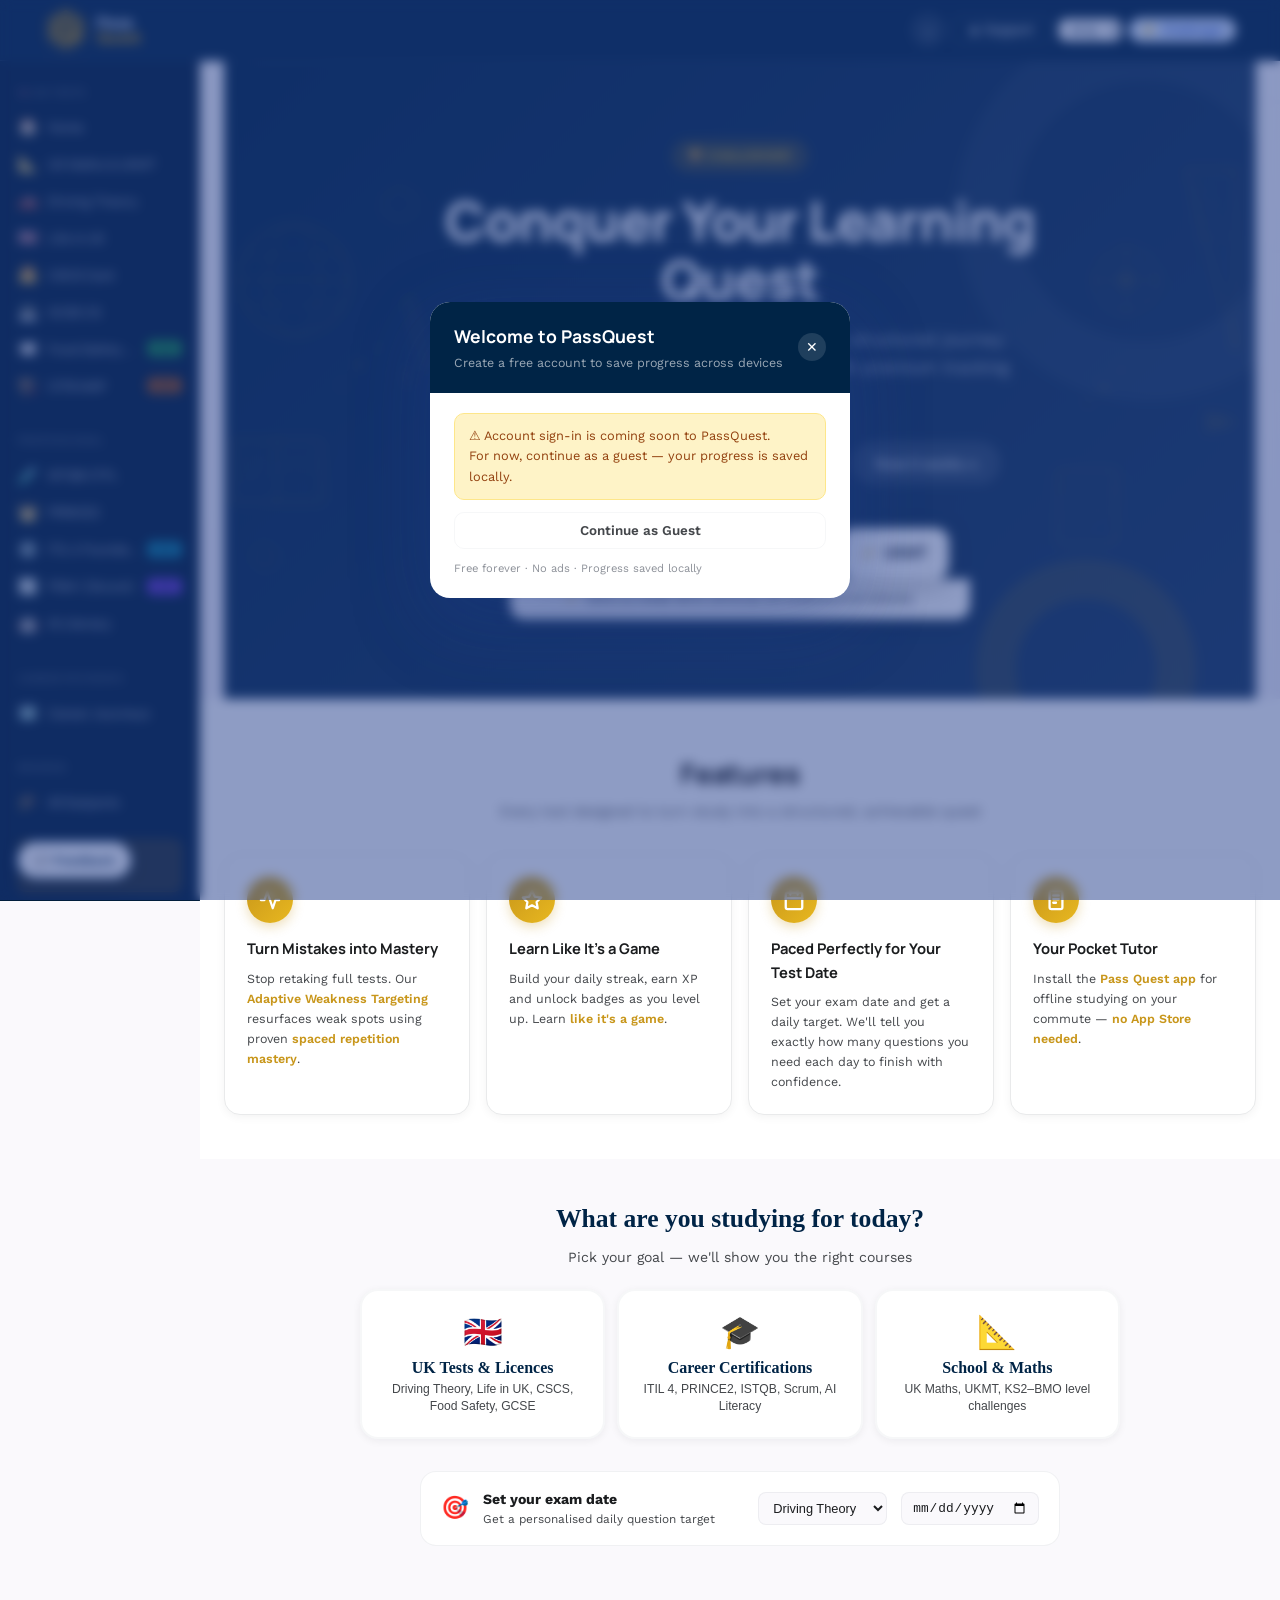
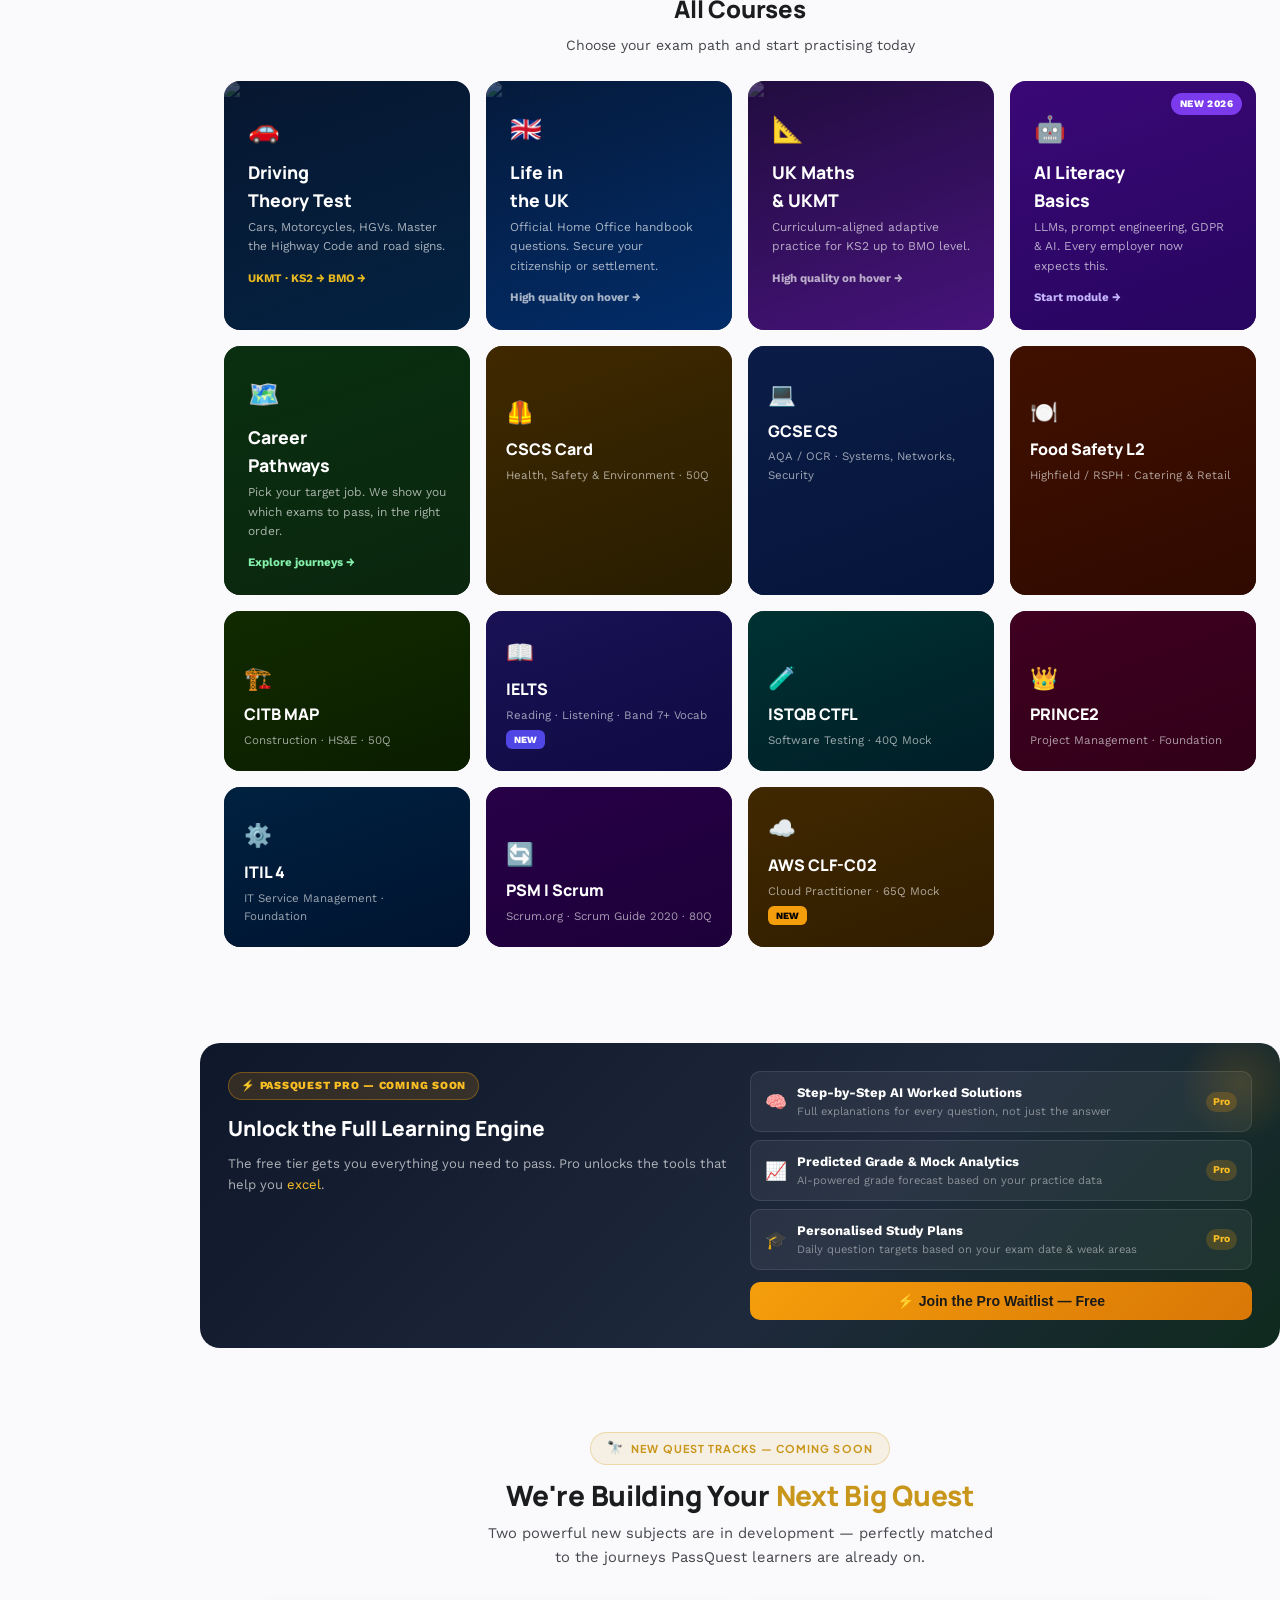
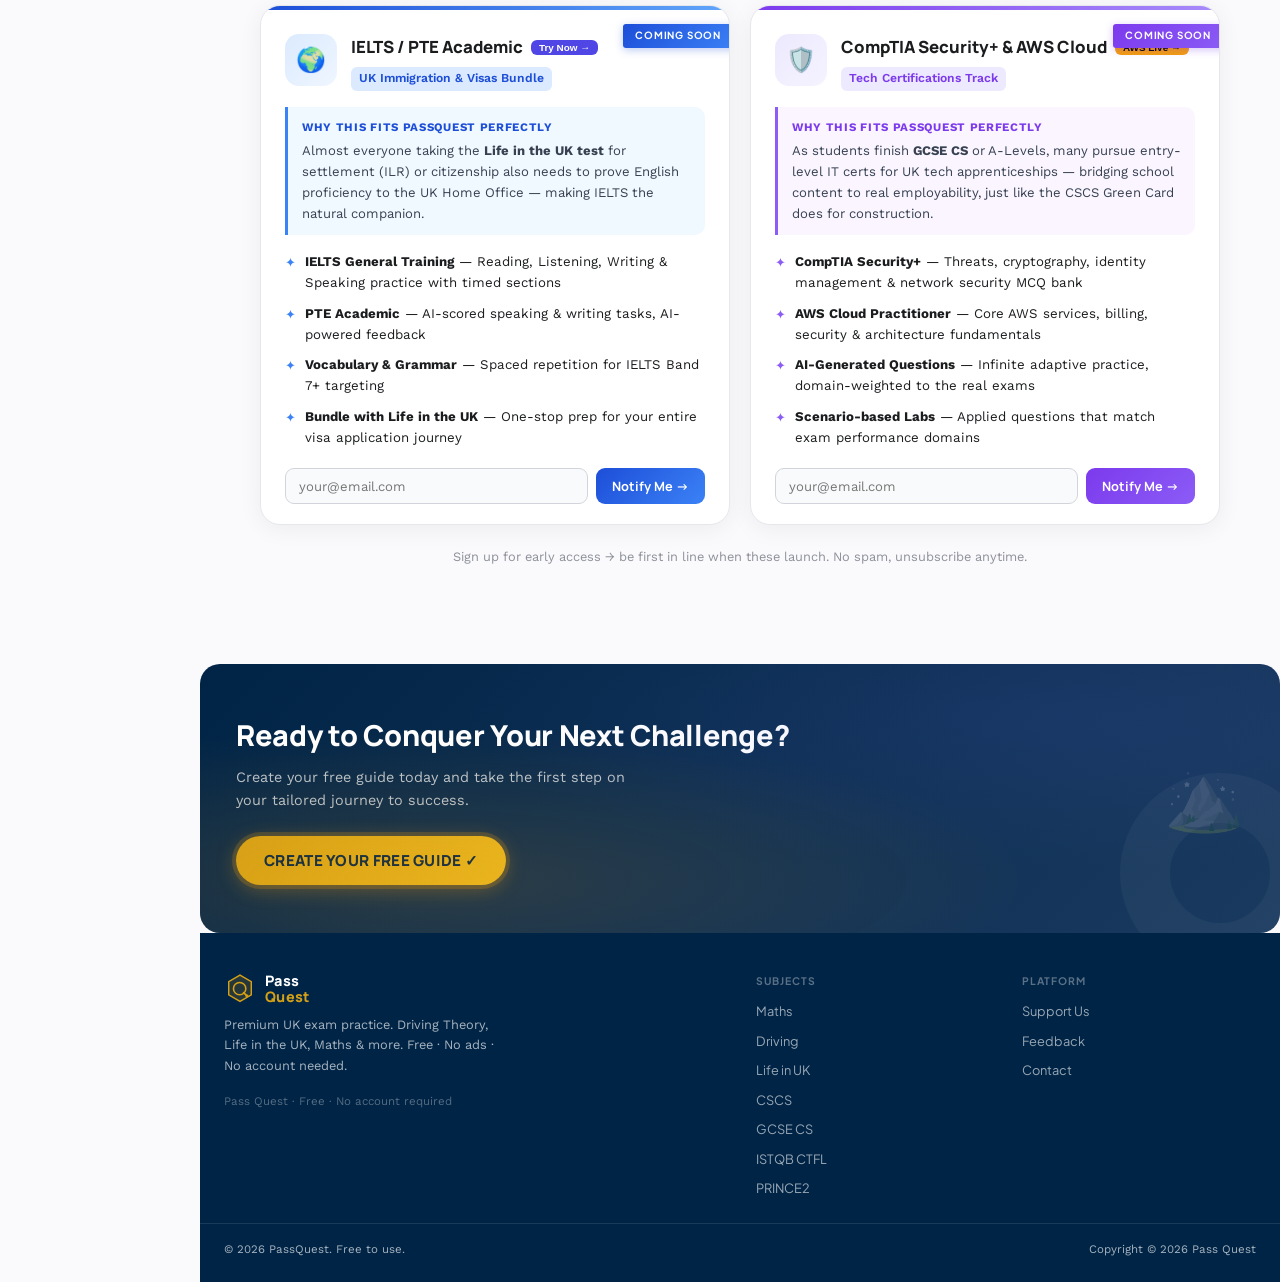
==== commit 1694fab4: "Add files via upload" ====
--- a/index.html
+++ b/index.html
@@ -217,7 +217,7 @@
   background:var(--gold);
 }
 /* Override per-tab colours — all tabs same gold on this dark nav */
-#tab-home.on,#tab-maths.on,#tab-lituk.on,#tab-driving.on,#tab-cscs.on,#tab-gcse.on,#tab-all.on,#tab-istqb.on,#tab-prince2.on,#tab-foodsafety.on,#tab-itil.on,#tab-ai.on,#tab-citb.on,#tab-psm.on,#tab-sia.on,#tab-az900.on{
+#tab-home.on,#tab-maths.on,#tab-lituk.on,#tab-driving.on,#tab-cscs.on,#tab-gcse.on,#tab-all.on,#tab-istqb.on,#tab-prince2.on,#tab-foodsafety.on,#tab-itil.on,#tab-ai.on,#tab-citb.on,#tab-psm.on{
   color:var(--gold);background:none;
 }
 .nav-right{
@@ -263,9 +263,13 @@
   max-width:1100px;margin:0 auto;
   padding:clamp(28px,5vw,56px) 24px;
 }
+/* Sub-pages: tighter top padding so content starts near the top */
+.page:not(#home-page) .wrap{
+  padding-top:16px;
+}
 .page-wrap{
   max-width:740px;margin:0 auto;
-  padding:24px 24px 48px;
+  padding:12px 24px 48px;
 }
 @media(max-width:480px){ .page-wrap{padding:16px 16px 40px;} }
 .page-wrap{
@@ -602,7 +606,7 @@
 /* ─── RESULTS PAGE ───────────────────────────────────────── */
 .results-wrap{
   max-width:680px;margin:0 auto;
-  padding:clamp(24px,5vw,48px) 24px;
+  padding:14px 24px 48px;
 }
 .score-ring-wrap{
   display:flex;justify-content:center;margin-bottom:24px;
@@ -2656,15 +2660,9 @@
     <!-- Tabs moved to left sidebar — spacer kept for layout -->
     <div id="nav-tabs-strip" style="flex:1"></div>
     <div class="nav-right">
-      <div id="nav-user-area" style="display:flex;align-items:center">
-        <button class="user-pill" id="nav-user-pill" onclick="openLoginModal()" title="Account">
-          <span class="user-avatar" id="nav-user-avatar">G</span>
-          <span id="nav-user-name">Guest</span>
-        </button>
-      </div>
+      <div id="nav-user-area" style="display:none"><span id="nav-user-avatar" style="display:none">G</span><span id="nav-user-name" style="display:none">Guest</span><button id="nav-user-pill" style="display:none" onclick="openLoginModal()"></button></div>
       <span id="a11y-btn" style="display:none"></span>
       <button class="btn-pwa-install" id="btn-pwa-install" onclick="triggerPwaInstall()" style="display:none">Install App</button>
-
       <button class="theme-toggle" id="theme-toggle" onclick="cycleTheme()" title="Toggle theme" aria-label="Toggle colour theme">
         <span id="theme-icon">☼</span>
       </button>
@@ -2772,14 +2770,6 @@
       <span class="side-tab-icon">🎓</span>
       <span class="side-tab-text">All Subjects</span>
     </button>
-    <button class="side-tab"    id="tab-sia"      onclick="showPage('sia')"          data-page="sia">
-      <span class="side-tab-icon">🛡️</span>
-      <span class="side-tab-text">SIA Security</span>
-    </button>
-    <button class="side-tab"    id="tab-az900"    onclick="showPage('az900')"        data-page="az900">
-      <span class="side-tab-icon">☁️</span>
-      <span class="side-tab-text">AZ-900 Azure</span>
-    </button>
 
     <!-- Sidebar footer -->
     <div class="side-nav-footer">
@@ -3514,10 +3504,6 @@
     <span style="color:var(--lite);font-size:.85em">›</span>
     <span style="color:var(--mu);padding:2px 7px">UK Maths &amp; UKMT</span>
   </nav>
-
-  <!-- Hero Profile + Study Heatmap (rendered by JS) -->
-  <div id="hero-profile-mount" style="margin-bottom:4px"></div>
-  <div id="study-heatmap-mount" style="margin-bottom:8px"></div>
 
   <!-- ══ LEVEL SELECTOR ══════════════════════════════════════ -->
   <div style="padding:48px 0 8px;text-align:center">
@@ -6177,158 +6163,6 @@
 </div><!-- /gcse-page -->
 
 <!-- ══════════════════════════════════════════════════════
-     SIA DOOR SUPERVISOR PAGE
-══════════════════════════════════════════════════════ -->
-<div id="sia-page" class="page">
-<div class="page-wrap" style="max-width:680px;margin:0 auto;padding:20px 16px">
-  <nav aria-label="Breadcrumb" style="display:flex;align-items:center;gap:4px;font-size:.74rem;flex-wrap:wrap;margin-bottom:12px;padding:4px 0">
-    <span style="color:var(--navy);font-weight:600;padding:2px 7px;border-radius:5px;background:var(--sur2);border:1px solid var(--bdr);cursor:pointer" onclick="goHome()">🏠 Home</span>
-    <span style="color:var(--lite);font-size:.85em">›</span>
-    <span style="color:var(--mu);padding:2px 7px">SIA Door Supervisor</span>
-  </nav>
-  <div class="dt-hero" style="background:linear-gradient(135deg,#1a0a0a 0%,#2d1515 60%,#1a0a1a 100%);margin-bottom:24px">
-    <div class="dt-hero-illustration">🛡️</div>
-    <div class="dt-hero-tag" style="background:rgba(220,38,38,.15);border-color:rgba(220,38,38,.35);color:#fca5a5">🛡 SIA · Security Industry Authority · UK Mandatory Licence</div>
-    <h2>SIA Door Supervisor<br>Licence Test Prep</h2>
-    <p>The SIA Door Supervisor licence is legally required to work security in the UK. Our AI questions mirror the real test — conflict management, powers of arrest, and professional standards.</p>
-    <button class="dt-hero-cta" style="background:linear-gradient(135deg,#dc2626,#b91c1c)" onclick="startQuiz('SIA: Full Mock Test','SIA Door Supervisor licence test. Generate 30 questions across 3 modules equally: Module 1 Working in the Private Security Industry (SIA Act 2001, licensing requirements, code of conduct, powers of arrest, search powers, record keeping). Module 2 Conflict Management (conflict avoidance, communication, de-escalation techniques, impact factors, post-incident procedures). Module 3 Physical Intervention Awareness (reasonable force, duty of care, proportionality, positional asphyxia risks). All strict MCQ 4 options A-D.',30)">
-      ▶ Start SIA Mock Test (30 Qs)
-    </button>
-    <div class="dt-hero-stats">
-      <div class="dt-hero-stat"><strong>3</strong>Core Modules</div>
-      <div class="dt-hero-stat"><strong>30</strong>Mock Questions</div>
-      <div class="dt-hero-stat"><strong>MCQ</strong>Real exam format</div>
-    </div>
-  </div>
-  <div style="display:flex;align-items:center;justify-content:space-between;padding:12px 16px;background:linear-gradient(135deg,#fee2e2,#fecaca);border-radius:12px;margin-bottom:20px;border:1px solid #fca5a5">
-    <div style="font-size:.85rem;font-weight:700;color:#991b1b">⚖️ Typical Pass Mark: 70%+ (varies by awarding body)</div>
-    <div style="font-size:.78rem;color:#b91c1c">Must be sat at approved test centre</div>
-  </div>
-  <div style="display:flex;flex-direction:column;gap:12px;margin-bottom:24px">
-    <div style="background:var(--sur);border:1px solid var(--bdr);border-left:3px solid #dc2626;border-radius:14px;overflow:hidden;box-shadow:var(--sh)">
-      <div style="display:flex;align-items:center;justify-content:space-between;padding:16px 18px">
-        <div style="display:flex;align-items:center;gap:12px">
-          <div style="width:40px;height:40px;border-radius:10px;background:#fee2e2;display:flex;align-items:center;justify-content:center;font-size:1.3rem">⚖️</div>
-          <div><div style="font-weight:700;font-size:.95rem;color:var(--tx)">Module 1 — Working in Private Security</div><div style="font-size:.78rem;color:var(--mu)">SIA Act, licensing, code of conduct, legal powers</div></div>
-        </div>
-        <button style="background:#dc2626;color:#fff;border:none;padding:7px 14px;border-radius:8px;font-weight:700;font-size:.78rem;cursor:pointer;white-space:nowrap" onclick="startQuiz('SIA: Working in Private Security','SIA Module 1: Private Security Industry Act 2001, SIA licensing requirements, roles of door supervisors, code of conduct, powers of arrest (citizen arrest), search powers and consent, what is permitted/prohibited on licensed premises, duty of care, record keeping, when to involve police, first aid obligations. All strict MCQ 4 options A-D.',10)">Practice →</button>
-      </div>
-    </div>
-    <div style="background:var(--sur);border:1px solid var(--bdr);border-left:3px solid #f59e0b;border-radius:14px;overflow:hidden;box-shadow:var(--sh)">
-      <div style="display:flex;align-items:center;justify-content:space-between;padding:16px 18px">
-        <div style="display:flex;align-items:center;gap:12px">
-          <div style="width:40px;height:40px;border-radius:10px;background:#fef3c7;display:flex;align-items:center;justify-content:center;font-size:1.3rem">🤝</div>
-          <div><div style="font-weight:700;font-size:.95rem;color:var(--tx)">Module 2 — Conflict Management</div><div style="font-size:.78rem;color:var(--mu)">De-escalation, communication, post-incident</div></div>
-        </div>
-        <button style="background:#f59e0b;color:#1a1a1a;border:none;padding:7px 14px;border-radius:8px;font-weight:700;font-size:.78rem;cursor:pointer;white-space:nowrap" onclick="startQuiz('SIA: Conflict Management','SIA Module 2: causes of conflict, the conflict spiral, communication for conflict avoidance (active listening, body language, tone), impact factors (alcohol, drugs, mental health), de-escalation techniques, threat assessment, post-incident procedures (reporting, evidence preservation, emotional aftermath), team working in incidents. All strict MCQ 4 options A-D.',10)">Practice →</button>
-      </div>
-    </div>
-    <div style="background:var(--sur);border:1px solid var(--bdr);border-left:3px solid #8b5cf6;border-radius:14px;overflow:hidden;box-shadow:var(--sh)">
-      <div style="display:flex;align-items:center;justify-content:space-between;padding:16px 18px">
-        <div style="display:flex;align-items:center;gap:12px">
-          <div style="width:40px;height:40px;border-radius:10px;background:#ede9fe;display:flex;align-items:center;justify-content:center;font-size:1.3rem">💪</div>
-          <div><div style="font-weight:700;font-size:.95rem;color:var(--tx)">Module 3 — Physical Intervention Awareness</div><div style="font-size:.78rem;color:var(--mu)">Reasonable force, duty of care, proportionality</div></div>
-        </div>
-        <button style="background:#8b5cf6;color:#fff;border:none;padding:7px 14px;border-radius:8px;font-weight:700;font-size:.78rem;cursor:pointer;white-space:nowrap" onclick="startQuiz('SIA: Physical Intervention Awareness','SIA Module 3: use of force legislation (Criminal Law Act 1967, Human Rights Act), reasonable force test (proportionate, necessary, minimum), duty of care during restraint, positional asphyxia risks, monitoring restrained person, recording and reporting use of force, aftermath support for officers involved. All strict MCQ 4 options A-D.',10)">Practice →</button>
-      </div>
-    </div>
-  </div>
-  <div style="background:linear-gradient(135deg,#7f1d1d,#991b1b);border-radius:14px;padding:20px;text-align:center;margin-bottom:20px">
-    <div style="color:#fff;font-family:'Fraunces',serif;font-weight:700;font-size:1.1rem;margin-bottom:6px">🛡️ Ready for the Full SIA Mock?</div>
-    <div style="color:rgba(255,255,255,.75);font-size:.82rem;margin-bottom:14px">30 questions across all 3 modules</div>
-    <button class="btn btn-gold" style="font-weight:800" onclick="startQuiz('SIA: Full Mock Test','SIA Door Supervisor licence test. 30 questions: 10 per module. Module 1 Working in Private Security (SIA Act, licensing, powers of arrest, code of conduct). Module 2 Conflict Management (de-escalation, communication, impact factors). Module 3 Physical Intervention Awareness (reasonable force, duty of care). All strict MCQ 4 options A-D.',30)">🛡️ Start Full SIA Mock (30 Qs)</button>
-  </div>
-  <div style="padding:16px 18px;background:linear-gradient(135deg,#fef2f2,#fee2e2);border:1px solid #fca5a5;border-radius:14px">
-    <div style="font-size:.72rem;font-weight:700;text-transform:uppercase;letter-spacing:.06em;color:#991b1b;margin-bottom:10px">🔗 Official SIA Resources</div>
-    <a href="https://www.sia.homeoffice.gov.uk/pages/getting-licensed.aspx" target="_blank" rel="noopener" style="display:flex;align-items:center;gap:10px;padding:10px 14px;background:#fff;border-radius:10px;border:1px solid #fca5a5;text-decoration:none;font-size:.85rem;font-weight:600;color:#991b1b">
-      <span>🛡️</span><div><div>SIA — Getting Licensed</div><div style="font-size:.74rem;font-weight:400;color:#64748b">sia.homeoffice.gov.uk — Official requirements</div></div><span style="margin-left:auto;color:#94a3b8">↗</span>
-    </a>
-  </div>
-</div>
-</div><!-- /sia-page -->
-
-<!-- ══════════════════════════════════════════════════════
-     MICROSOFT AZ-900 PAGE
-══════════════════════════════════════════════════════ -->
-<div id="az900-page" class="page">
-<div class="page-wrap" style="max-width:680px;margin:0 auto;padding:20px 16px">
-  <nav aria-label="Breadcrumb" style="display:flex;align-items:center;gap:4px;font-size:.74rem;flex-wrap:wrap;margin-bottom:12px;padding:4px 0">
-    <span style="color:var(--navy);font-weight:600;padding:2px 7px;border-radius:5px;background:var(--sur2);border:1px solid var(--bdr);cursor:pointer" onclick="goHome()">🏠 Home</span>
-    <span style="color:var(--lite);font-size:.85em">›</span>
-    <span style="color:var(--mu);padding:2px 7px">AZ-900 Azure</span>
-  </nav>
-  <div class="dt-hero" style="background:linear-gradient(135deg,#0a1628 0%,#0d2657 60%,#0a1628 100%);margin-bottom:24px">
-    <div class="dt-hero-illustration">☁️</div>
-    <div class="dt-hero-tag" style="background:rgba(0,120,212,.15);border-color:rgba(0,120,212,.35);color:#60a5fa">☁️ Microsoft Azure · AZ-900 · Fundamentals</div>
-    <h2>Microsoft Azure<br>Fundamentals AZ-900</h2>
-    <p>The UK's most in-demand entry-level cloud cert. AZ-900 covers cloud concepts, Azure services, and Microsoft's security model — the gateway to any cloud career path.</p>
-    <button class="dt-hero-cta" style="background:linear-gradient(135deg,#0078d4,#005a9e)" onclick="startQuiz('AZ-900: Full Mock Exam','Microsoft AZ-900 Azure Fundamentals mock exam. 40 questions across 4 domains: (1) Cloud Concepts 10 questions — IaaS/PaaS/SaaS, public/private/hybrid cloud, high availability, scalability, elasticity, fault tolerance, CapEx vs OpEx, consumption-based model. (2) Azure Architecture 14 questions — regions, availability zones, resource groups, subscriptions, management groups, ARM; compute (VMs, AKS, Functions, App Service); storage (Blob, File, Queue, Table tiers); databases (Azure SQL, Cosmos DB); networking (VNet, VPN Gateway, ExpressRoute, Load Balancer, CDN). (3) Security Privacy Compliance 10 questions — Azure AD, MFA, Conditional Access, RBAC, Defender for Cloud, Sentinel, Blueprints, Policy, Compliance Manager, GDPR, Zero Trust. (4) Pricing Support 6 questions — pricing calculator, TCO calculator, Cost Management, support plans, SLA, service lifecycle. All strict MCQ 4 options A-D.',40)">
-      ▶ Start AZ-900 Mock Exam (40 Qs)
-    </button>
-    <div class="dt-hero-stats">
-      <div class="dt-hero-stat"><strong>4</strong>Domains</div>
-      <div class="dt-hero-stat"><strong>40</strong>Exam Questions</div>
-      <div class="dt-hero-stat"><strong>700/1000</strong>Pass mark</div>
-    </div>
-  </div>
-  <div style="display:flex;align-items:center;justify-content:space-between;padding:12px 16px;background:linear-gradient(135deg,#dbeafe,#bfdbfe);border-radius:12px;margin-bottom:20px;border:1px solid #93c5fd">
-    <div style="font-size:.85rem;font-weight:700;color:#1e3a8a">🏆 Pass Mark: 700 / 1000 (approx. 70%)</div>
-    <div style="font-size:.78rem;color:#1d4ed8">Valid 2 years · Online proctored available</div>
-  </div>
-  <div style="display:flex;flex-direction:column;gap:12px;margin-bottom:24px">
-    <div style="background:var(--sur);border:1px solid var(--bdr);border-left:3px solid #0078d4;border-radius:14px;overflow:hidden;box-shadow:var(--sh)">
-      <div style="display:flex;align-items:center;justify-content:space-between;padding:16px 18px">
-        <div style="display:flex;align-items:center;gap:12px">
-          <div style="width:40px;height:40px;border-radius:10px;background:#dbeafe;display:flex;align-items:center;justify-content:center;font-size:1.3rem">☁️</div>
-          <div><div style="font-weight:700;font-size:.95rem;color:var(--tx)">Domain 1 — Cloud Concepts <span style="font-size:.71rem;color:var(--mu)">(25–30%)</span></div><div style="font-size:.78rem;color:var(--mu)">IaaS/PaaS/SaaS, cloud models, CapEx vs OpEx</div></div>
-        </div>
-        <button style="background:#0078d4;color:#fff;border:none;padding:7px 14px;border-radius:8px;font-weight:700;font-size:.78rem;cursor:pointer;white-space:nowrap" onclick="startQuiz('AZ-900: Cloud Concepts','AZ-900 Domain 1 Cloud Concepts. Define cloud computing and its benefits, IaaS vs PaaS vs SaaS (definitions, examples, responsibilities), public vs private vs hybrid vs multi-cloud, shared responsibility model, high availability, scalability vs elasticity, agility, fault tolerance, disaster recovery, CapEx vs OpEx, consumption-based pricing model. All strict MCQ 4 options A-D.',10)">Practice →</button>
-      </div>
-    </div>
-    <div style="background:var(--sur);border:1px solid var(--bdr);border-left:3px solid #00bcf2;border-radius:14px;overflow:hidden;box-shadow:var(--sh)">
-      <div style="display:flex;align-items:center;justify-content:space-between;padding:16px 18px">
-        <div style="display:flex;align-items:center;gap:12px">
-          <div style="width:40px;height:40px;border-radius:10px;background:#e0f7fe;display:flex;align-items:center;justify-content:center;font-size:1.3rem">🏗️</div>
-          <div><div style="font-weight:700;font-size:.95rem;color:var(--tx)">Domain 2 — Azure Architecture &amp; Services <span style="font-size:.71rem;color:var(--mu)">(35–40%)</span></div><div style="font-size:.78rem;color:var(--mu)">Regions, VMs, storage, databases, networking</div></div>
-        </div>
-        <button style="background:#00bcf2;color:#1a1a1a;border:none;padding:7px 14px;border-radius:8px;font-weight:700;font-size:.78rem;cursor:pointer;white-space:nowrap" onclick="startQuiz('AZ-900: Azure Architecture and Services','AZ-900 Domain 2: Azure regions and availability zones, resource groups and subscriptions, management groups, Azure Resource Manager; compute (VMs, VM Scale Sets, Azure Kubernetes Service, Azure Functions, App Service, Container Instances); storage accounts (Blob hot/cool/archive, File, Queue, Table, Disk); databases (Azure SQL, SQL Managed Instance, Cosmos DB, MySQL/PostgreSQL); networking (VNet, VPN Gateway, ExpressRoute, Azure DNS, Load Balancer, Application Gateway, CDN, Azure Firewall). All strict MCQ 4 options A-D.',10)">Practice →</button>
-      </div>
-    </div>
-    <div style="background:var(--sur);border:1px solid var(--bdr);border-left:3px solid #107c10;border-radius:14px;overflow:hidden;box-shadow:var(--sh)">
-      <div style="display:flex;align-items:center;justify-content:space-between;padding:16px 18px">
-        <div style="display:flex;align-items:center;gap:12px">
-          <div style="width:40px;height:40px;border-radius:10px;background:#dcfce7;display:flex;align-items:center;justify-content:center;font-size:1.3rem">🔐</div>
-          <div><div style="font-weight:700;font-size:.95rem;color:var(--tx)">Domain 3 — Security, Privacy &amp; Compliance <span style="font-size:.71rem;color:var(--mu)">(25–30%)</span></div><div style="font-size:.78rem;color:var(--mu)">Azure AD, RBAC, Defender, Compliance tools</div></div>
-        </div>
-        <button style="background:#107c10;color:#fff;border:none;padding:7px 14px;border-radius:8px;font-weight:700;font-size:.78rem;cursor:pointer;white-space:nowrap" onclick="startQuiz('AZ-900: Security Privacy and Compliance','AZ-900 Domain 3: Azure Active Directory (AAD), SSO, MFA, Conditional Access, RBAC, Azure Defender (Defender for Cloud), Microsoft Sentinel (SIEM and SOAR), Azure Security Center, Azure Blueprints, Azure Policy, Trust Center, Compliance Manager, GDPR in Azure, data residency and sovereignty, Zero Trust model, defence in depth. All strict MCQ 4 options A-D.',10)">Practice →</button>
-      </div>
-    </div>
-    <div style="background:var(--sur);border:1px solid var(--bdr);border-left:3px solid #f59e0b;border-radius:14px;overflow:hidden;box-shadow:var(--sh)">
-      <div style="display:flex;align-items:center;justify-content:space-between;padding:16px 18px">
-        <div style="display:flex;align-items:center;gap:12px">
-          <div style="width:40px;height:40px;border-radius:10px;background:#fef3c7;display:flex;align-items:center;justify-content:center;font-size:1.3rem">💰</div>
-          <div><div style="font-weight:700;font-size:.95rem;color:var(--tx)">Domain 4 — Pricing &amp; Support <span style="font-size:.71rem;color:var(--mu)">(20–25%)</span></div><div style="font-size:.78rem;color:var(--mu)">Cost management, SLAs, support plans</div></div>
-        </div>
-        <button style="background:#f59e0b;color:#1a1a1a;border:none;padding:7px 14px;border-radius:8px;font-weight:700;font-size:.78rem;cursor:pointer;white-space:nowrap" onclick="startQuiz('AZ-900: Pricing and Support','AZ-900 Domain 4: Azure pricing calculator, TCO calculator, Azure Cost Management and Billing, cost-saving options (Reserved Instances, Spot VMs, Azure Hybrid Benefit, Dev/Test pricing); SLA concepts (composite SLAs, uptime percentages); Azure support plans (Basic, Developer, Standard, Professional Direct, Premier) and what each includes; Azure service lifecycle (preview, GA, deprecation); Azure Advisor. All strict MCQ 4 options A-D.',10)">Practice →</button>
-      </div>
-    </div>
-  </div>
-  <div style="background:linear-gradient(135deg,#0a1628,#0d2657);border-radius:14px;padding:20px;text-align:center;margin-bottom:20px">
-    <div style="color:#fff;font-family:'Fraunces',serif;font-weight:700;font-size:1.1rem;margin-bottom:6px">☁️ Ready for the Full AZ-900 Mock?</div>
-    <div style="color:rgba(255,255,255,.75);font-size:.82rem;margin-bottom:14px">40 questions weighted across all 4 domains</div>
-    <button class="btn btn-gold" style="font-weight:800" onclick="startQuiz('AZ-900: Full Mock Exam','Microsoft AZ-900 full mock exam. 40 questions: 10 Cloud Concepts, 14 Azure Architecture and Services, 10 Security Privacy Compliance, 6 Pricing and Support. All strict MCQ 4 options A-D.',40)">☁️ Start Full AZ-900 Mock (40 Qs)</button>
-  </div>
-  <div style="padding:16px 18px;background:linear-gradient(135deg,#dbeafe,#eff6ff);border:1px solid #93c5fd;border-radius:14px">
-    <div style="font-size:.72rem;font-weight:700;text-transform:uppercase;letter-spacing:.06em;color:#1e3a8a;margin-bottom:10px">🔗 Official AZ-900 Resources</div>
-    <a href="https://learn.microsoft.com/en-us/certifications/exams/az-900/" target="_blank" rel="noopener" style="display:flex;align-items:center;gap:10px;padding:10px 14px;background:#fff;border-radius:10px;border:1px solid #93c5fd;text-decoration:none;font-size:.85rem;font-weight:600;color:#1e3a8a">
-      <span>☁️</span><div><div>Microsoft Learn — AZ-900</div><div style="font-size:.74rem;font-weight:400;color:#64748b">Free learning paths, sample questions &amp; booking</div></div><span style="margin-left:auto;color:#94a3b8">↗</span>
-    </a>
-  </div>
-</div>
-</div><!-- /az900-page -->
-
-
-<!-- ══════════════════════════════════════════════════════
      FOOD SAFETY LEVEL 2 PAGE (UK-SPECIFIC)
 ══════════════════════════════════════════════════════ -->
 <div id="foodsafety-page" class="page">
@@ -7553,8 +7387,6 @@
     <canvas id="score-card-canvas" width="600" height="315" style="display:none"></canvas>
   </div>
 
-  <div id="category-radar-mount"></div>
-
   <div class="section-label">Question Review</div>
   <div class="result-q-list" id="result-q-list"></div>
 
@@ -8095,125 +7927,93 @@
 <div class="levelup-overlay" id="levelup-overlay" style="display:none"></div>
 
 <!-- ══ AUTH MODAL (Supabase) ══════════════════════════════════ -->
-<style>
-.auth-tabs{display:flex;border-bottom:2px solid var(--bdr2);margin-bottom:18px}
-.auth-tab-btn{flex:1;padding:10px;border:none;background:none;font-size:.88rem;font-weight:600;color:var(--mu);cursor:pointer;border-bottom:2px solid transparent;margin-bottom:-2px;transition:all .15s}
-.auth-tab-btn.active{color:var(--navy);border-bottom-color:var(--navy)}
-.auth-form-field{width:100%;padding:10px 14px;border-radius:9px;border:1.5px solid var(--bdr2);background:var(--sur);color:var(--tx);font-size:.9rem;margin-bottom:10px;box-sizing:border-box;outline:none;font-family:inherit;transition:border-color .15s}
-.auth-form-field:focus{border-color:var(--navy)}
-[data-theme="dark"] .auth-form-field{background:#1a1d27}
-.auth-divider{display:flex;align-items:center;gap:10px;margin:10px 0}
-.auth-divider div{flex:1;height:1px;background:var(--bdr)}
-.auth-divider span{font-size:.74rem;color:var(--lite)}
-.auth-link-btn{color:var(--navy);text-decoration:none;font-weight:600;cursor:pointer;background:none;border:none;font-size:.82rem;padding:0}
-.auth-link-btn:hover{text-decoration:underline}
-</style>
-<div class="overlay" id="login-modal" style="z-index:1100" onclick="if(event.target===this&&_currentUser)closeLoginModal()">
+<div class="overlay" id="login-modal" style="z-index:1100" onclick="closeLoginModal()">
   <div class="modal-box" style="max-width:420px" onclick="event.stopPropagation()">
 
-    <!-- ── CHOOSE VIEW: tabbed sign-in / sign-up ── -->
+    <!-- View: auth choices -->
     <div id="auth-view-choose">
       <div class="modal-head">
         <div>
-          <h3 id="auth-modal-title">Welcome to PassQuest</h3>
-          <p id="auth-modal-sub" style="font-size:.74rem;color:rgba(255,255,255,.6);margin-top:3px">Free account — save progress across devices</p>
+          <h3>Welcome to PassQuest</h3>
+          <p>Create a free account to save progress across devices</p>
         </div>
         <button class="modal-close" onclick="closeLoginModal()">&#10005;</button>
       </div>
       <div class="modal-body">
-        <!-- Tab bar -->
-        <div class="auth-tabs" id="auth-tab-bar">
-          <button class="auth-tab-btn active" id="auth-tab-signin" onclick="switchAuthTab('signin')">Sign In</button>
-          <button class="auth-tab-btn"         id="auth-tab-signup" onclick="switchAuthTab('signup')">Create Account</button>
-        </div>
-        <!-- GitHub OAuth -->
-        <button onclick="authGitHub()" style="width:100%;display:flex;align-items:center;justify-content:center;gap:10px;padding:12px;border-radius:10px;border:1.5px solid var(--bdr);background:#24292e;font-size:.88rem;font-weight:600;color:#fff;cursor:pointer;margin-bottom:6px;transition:opacity .15s" onmouseover="this.style.opacity='.82'" onmouseout="this.style.opacity='1'">
-          <svg width="18" height="18" viewBox="0 0 24 24" fill="white"><path d="M12 0C5.37 0 0 5.37 0 12c0 5.3 3.44 9.8 8.2 11.38.6.11.82-.26.82-.58v-2.03c-3.34.73-4.04-1.61-4.04-1.61-.54-1.38-1.33-1.75-1.33-1.75-1.09-.74.08-.73.08-.73 1.2.09 1.84 1.24 1.84 1.24 1.07 1.83 2.8 1.3 3.49 1 .1-.78.42-1.3.76-1.6-2.66-.3-5.47-1.33-5.47-5.93 0-1.31.47-2.38 1.24-3.22-.13-.3-.54-1.52.12-3.18 0 0 1.01-.32 3.3 1.23.96-.27 1.98-.4 3-.41 1.02.01 2.04.14 3 .41 2.29-1.55 3.3-1.23 3.3-1.23.66 1.66.24 2.88.12 3.18.77.84 1.24 1.91 1.24 3.22 0 4.61-2.81 5.63-5.48 5.92.43.37.82 1.1.82 2.22v3.29c0 .32.21.7.82.58C20.56 21.8 24 17.3 24 12c0-6.63-5.37-12-12-12z"/></svg>
-          Continue with GitHub
+        <!-- OAuth buttons: shown when Supabase is configured -->
+        <div id="auth-oauth-btns" style="display:none;margin-bottom:12px">
+          <button onclick="authGitHub()"
+            style="width:100%;display:flex;align-items:center;justify-content:center;gap:10px;padding:13px;border-radius:10px;border:2px solid var(--bdr);background:#24292e;font-size:.9rem;font-weight:600;color:#fff;cursor:pointer;transition:opacity .15s;margin-bottom:8px"
+            onmouseover="this.style.opacity='.88'" onmouseout="this.style.opacity='1'">
+            <svg width="20" height="20" viewBox="0 0 24 24" fill="white"><path d="M12 0C5.37 0 0 5.37 0 12c0 5.3 3.44 9.8 8.2 11.38.6.11.82-.26.82-.58v-2.03c-3.34.73-4.04-1.61-4.04-1.61-.54-1.38-1.33-1.75-1.33-1.75-1.09-.74.08-.73.08-.73 1.2.09 1.84 1.24 1.84 1.24 1.07 1.83 2.8 1.3 3.49 1 .1-.78.42-1.3.76-1.6-2.66-.3-5.47-1.33-5.47-5.93 0-1.31.47-2.38 1.24-3.22-.13-.3-.54-1.52.12-3.18 0 0 1.01-.32 3.3 1.23.96-.27 1.98-.4 3-.41 1.02.01 2.04.14 3 .41 2.29-1.55 3.3-1.23 3.3-1.23.66 1.66.24 2.88.12 3.18.77.84 1.24 1.91 1.24 3.22 0 4.61-2.81 5.63-5.48 5.92.43.37.82 1.1.82 2.22v3.29c0 .32.21.7.82.58C20.56 21.8 24 17.3 24 12c0-6.63-5.37-12-12-12z"/></svg>
+            Continue with GitHub
+          </button>
+          <div style="display:flex;align-items:center;gap:10px;margin-top:8px;margin-bottom:12px">
+            <div style="flex:1;height:1px;background:var(--bdr)"></div>
+            <span style="font-size:.74rem;color:var(--lite)">or email</span>
+            <div style="flex:1;height:1px;background:var(--bdr)"></div>
+          </div>
+        </div>
+        <!-- Email + password (always shown when Supabase configured) -->
+        <div id="auth-email-section">
+          <input id="auth-email" type="email" placeholder="your@email.com"
+            style="width:100%;padding:10px 14px;border-radius:9px;border:2px solid var(--bdr2);background:var(--sur2);color:var(--tx);font-size:.9rem;margin-bottom:8px;box-sizing:border-box;outline:none;font-family:inherit"
+            onkeydown="if(event.key==='Enter')document.getElementById('auth-pass').focus()">
+          <input id="auth-pass" type="password" placeholder="Password (min 6 chars)"
+            style="width:100%;padding:10px 14px;border-radius:9px;border:2px solid var(--bdr2);background:var(--sur2);color:var(--tx);font-size:.9rem;margin-bottom:8px;box-sizing:border-box;outline:none;font-family:inherit"
+            onkeydown="if(event.key==='Enter')authEmailSubmit()">
+          <div id="auth-error" style="font-size:.78rem;color:#ef4444;min-height:18px;margin-bottom:6px"></div>
+          <button id="auth-submit-btn" class="btn btn-navy btn-full" onclick="authEmailSubmit()" style="margin-bottom:10px">
+            Sign In / Sign Up &#8594;
+          </button>
+        </div>
+        <!-- Not configured notice (shown when Supabase not set up yet) -->
+        <div id="auth-not-configured" style="display:none;background:#fef3c7;border:1.5px solid #fde68a;border-radius:10px;padding:12px 14px;font-size:.8rem;color:#92400e;margin-bottom:12px;line-height:1.6">
+          &#9888; Account sign-in is coming soon to PassQuest.<br>
+          For now, continue as a guest — your progress is saved locally.
+        </div>
+        <button class="btn btn-ghost btn-full" onclick="loginGuest()" style="font-size:.84rem">
+          Continue as Guest
         </button>
-        <div class="auth-divider"><div></div><span>or use email</span><div></div></div>
-
-        <!-- SIGN IN FORM -->
-        <div id="auth-form-signin">
-          <input id="auth-si-email" class="auth-form-field" type="email" placeholder="Email address" onkeydown="if(event.key==='Enter')document.getElementById('auth-si-pass').focus()">
-          <input id="auth-si-pass"  class="auth-form-field" type="password" placeholder="Password" onkeydown="if(event.key==='Enter')authSignIn()">
-          <div style="text-align:right;margin-top:-4px;margin-bottom:10px">
-            <button class="auth-link-btn" onclick="switchAuthTab('forgot')">Forgot password?</button>
-          </div>
-          <div id="auth-error-signin" style="font-size:.78rem;color:#ef4444;min-height:16px;margin-bottom:8px"></div>
-          <button id="auth-btn-signin" class="btn btn-navy btn-full" onclick="authSignIn()">Sign In &#8594;</button>
-          <p style="font-size:.73rem;color:var(--lite);text-align:center;margin-top:10px">
-            No account? <button class="auth-link-btn" onclick="switchAuthTab('signup')">Create one free →</button>
-          </p>
-        </div>
-
-        <!-- SIGN UP FORM -->
-        <div id="auth-form-signup" style="display:none">
-          <input id="auth-su-name"  class="auth-form-field" type="text"  placeholder="First name" onkeydown="if(event.key==='Enter')document.getElementById('auth-su-email').focus()">
-          <input id="auth-su-email" class="auth-form-field" type="email" placeholder="Email address" onkeydown="if(event.key==='Enter')document.getElementById('auth-su-pass').focus()">
-          <input id="auth-su-pass"  class="auth-form-field" type="password" placeholder="Password (min 6 characters)" onkeydown="if(event.key==='Enter')authSignUp()">
-          <div id="auth-error-signup" style="font-size:.78rem;color:#ef4444;min-height:16px;margin-bottom:8px"></div>
-          <button id="auth-btn-signup" class="btn btn-navy btn-full" onclick="authSignUp()">Create Free Account &#8594;</button>
-          <p style="font-size:.72rem;color:var(--lite);text-align:center;margin-top:10px;line-height:1.5">
-            Free forever &middot; No ads &middot; Cancel any time
-          </p>
-        </div>
-
-        <!-- FORGOT PASSWORD FORM -->
-        <div id="auth-form-forgot" style="display:none">
-          <p style="font-size:.84rem;color:var(--mu);margin-bottom:14px;line-height:1.55">Enter your email and we'll send you a reset link.</p>
-          <input id="auth-forgot-email" class="auth-form-field" type="email" placeholder="Email address" onkeydown="if(event.key==='Enter')authForgotPassword()">
-          <div id="auth-error-forgot" style="font-size:.78rem;color:#ef4444;min-height:16px;margin-bottom:8px"></div>
-          <button id="auth-btn-forgot" class="btn btn-navy btn-full" onclick="authForgotPassword()">Send Reset Link &#8594;</button>
-          <div style="margin-top:12px;text-align:center">
-            <button class="auth-link-btn" onclick="switchAuthTab('signin')">&#8592; Back to Sign In</button>
-          </div>
-        </div>
-
-        <div class="auth-divider" style="margin-top:14px"><div></div><div></div></div>
-        <button class="btn btn-ghost btn-full" onclick="loginGuest()" style="font-size:.84rem">Continue as Guest</button>
-      </div>
-    </div>
-
-    <!-- ── PROFILE VIEW ── -->
+        <p style="font-size:.7rem;color:var(--lite);margin-top:12px;line-height:1.5">
+          Free forever &#183; No ads &#183; Progress saved locally
+        </p>
+      </div>
+    </div>
+
+    <!-- View: logged-in profile -->
     <div id="auth-view-profile" style="display:none">
       <div class="modal-head">
-        <div><h3 id="auth-profile-name">Your Profile</h3><p id="auth-profile-email" style="font-size:.74rem;opacity:.7"></p></div>
+        <div>
+          <h3 id="auth-profile-name">Your Profile</h3>
+          <p id="auth-profile-email" style="font-size:.74rem;opacity:.7"></p>
+        </div>
         <button class="modal-close" onclick="closeLoginModal()">&#10005;</button>
       </div>
       <div class="modal-body">
-        <div style="display:flex;align-items:center;gap:14px;padding:14px;background:var(--sur2);border:1.5px solid var(--bdr2);border-radius:12px;margin-bottom:16px">
-          <div id="auth-avatar-big" style="width:48px;height:48px;border-radius:50%;background:var(--navy);color:#fff;font-size:1.2rem;font-weight:800;display:flex;align-items:center;justify-content:center;font-family:'Fraunces',serif;flex-shrink:0">?</div>
-          <div>
-            <div id="auth-profile-name2" style="font-weight:700;font-size:.95rem;color:var(--navy)">Loading…</div>
-            <div id="auth-profile-email2" style="font-size:.75rem;color:var(--mu);margin-top:2px"></div>
-            <div style="display:inline-flex;align-items:center;gap:5px;margin-top:5px;padding:2px 10px;border-radius:20px;background:#dcfce7;color:#15803d;font-size:.7rem;font-weight:700">&#10003; Free Account</div>
-          </div>
-        </div>
-        <div style="background:var(--sur2);border:1.5px solid var(--bdr2);border-radius:10px;padding:11px 14px;font-size:.8rem;color:var(--mu);margin-bottom:16px;line-height:1.7">
-          &#9729; Progress syncs across all your devices<br>
-          <span id="auth-sync-info" style="font-size:.73rem;color:var(--lite)">Last synced: just now</span>
-        </div>
-        <button onclick="authSignOut()" class="btn btn-ghost btn-full" style="font-size:.84rem;color:#ef4444;border-color:#fca5a5">Sign Out</button>
-      </div>
-    </div>
-
-    <!-- ── EMAIL CONFIRMATION VIEW ── -->
+        <div id="auth-tier-badge"
+          style="display:inline-flex;align-items:center;gap:7px;padding:6px 14px;border-radius:20px;background:#dcfce7;color:#15803d;font-size:.8rem;font-weight:700;margin-bottom:16px">
+          &#10003; Free Account
+        </div>
+        <div style="background:var(--sur2);border:1.5px solid var(--bdr2);border-radius:10px;padding:12px 14px;font-size:.8rem;color:var(--mu);margin-bottom:16px;line-height:1.7">
+          &#9729; Progress syncing across all your devices<br>
+          <span id="auth-sync-info" style="font-size:.74rem;color:var(--lite)">Last synced: just now</span>
+        </div>
+        <button onclick="authSignOut()" class="btn btn-ghost btn-full" style="font-size:.84rem;color:#ef4444;border-color:#fca5a5">
+          Sign Out
+        </button>
+      </div>
+    </div>
+
+    <!-- View: email confirmation needed -->
     <div id="auth-view-confirm" style="display:none;padding:32px 24px;text-align:center">
-      <div style="font-size:3rem;margin-bottom:12px">&#128231;</div>
-      <h3 style="font-family:'Fraunces',serif;font-size:1.2rem;color:var(--navy);margin-bottom:8px">Check your inbox</h3>
-      <p style="font-size:.84rem;color:var(--mu);margin-bottom:6px;line-height:1.6">We sent a confirmation link to</p>
-      <p style="font-size:.9rem;font-weight:700;color:var(--navy);margin-bottom:16px" id="auth-confirm-email"></p>
-      <p style="font-size:.78rem;color:var(--mu);margin-bottom:20px;line-height:1.5">Click the link in that email, then come back and sign in.</p>
-      <button class="btn btn-ghost" onclick="switchAuthTab('signin');showAuthView('choose')">&#8592; Back to Sign In</button>
-    </div>
-
-    <!-- ── PASSWORD RESET SENT VIEW ── -->
-    <div id="auth-view-reset-sent" style="display:none;padding:32px 24px;text-align:center">
-      <div style="font-size:3rem;margin-bottom:12px">&#9993;</div>
-      <h3 style="font-family:'Fraunces',serif;font-size:1.2rem;color:var(--navy);margin-bottom:8px">Reset link sent!</h3>
-      <p style="font-size:.84rem;color:var(--mu);margin-bottom:20px;line-height:1.6">Check your email for a password reset link. It expires in 1 hour.</p>
-      <button class="btn btn-ghost" onclick="switchAuthTab('signin');showAuthView('choose')">&#8592; Back to Sign In</button>
+      <div style="font-size:2.5rem;margin-bottom:12px">&#128231;</div>
+      <h3 style="font-family:'Manrope',sans-serif;font-size:1.2rem;color:var(--navy);margin-bottom:8px">Check your email</h3>
+      <p style="font-size:.84rem;color:var(--mu);margin-bottom:20px;line-height:1.6">
+        We sent a confirmation link to <strong id="auth-confirm-email"></strong>.<br>
+        Click it to complete sign-up, then return here.
+      </p>
+      <button class="btn btn-ghost" onclick="showAuthView('choose')">&#8592; Back</button>
     </div>
 
   </div>
@@ -8340,6 +8140,31 @@
 // Events stored in Upstash KV via /api/analytics
 // View at: GET /api/analytics?key=YOUR_ANALYTICS_ADMIN_KEY
 // ═══════════════════════════════════════════════════════════
+// ── Coming Soon — Notify Me handler ───────────────────────
+function notifyMe(track, inputId) {
+  var email = (document.getElementById(inputId) || {}).value || '';
+  var ok = document.getElementById('notify-' + track + '-ok');
+  if (!email || !email.includes('@')) {
+    var el = document.getElementById(inputId);
+    if (el) { el.style.borderColor = '#ef4444'; setTimeout(function(){ el.style.borderColor = '#d1d5db'; }, 1400); }
+    return;
+  }
+  // Store locally + send to analytics
+  var waitlist = JSON.parse(localStorage.getItem('pq_waitlist') || '{}');
+  if (!waitlist[track]) waitlist[track] = [];
+  if (!waitlist[track].includes(email)) waitlist[track].push(email);
+  localStorage.setItem('pq_waitlist', JSON.stringify(waitlist));
+  trackEvent('waitlist_signup', { track: track, email: email });
+  // Send to feedback endpoint so you receive it
+  fetch('/api/feedback', {
+    method: 'POST',
+    headers: {'Content-Type': 'application/json'},
+    body: JSON.stringify({ type: 'waitlist', track: track, email: email, ts: new Date().toISOString() })
+  }).catch(function(){});
+  var inp = document.getElementById(inputId);
+  if (inp) inp.value = '';
+  if (ok) { ok.style.display = 'block'; }
+}
 
 function trackEvent(name, props) {
   try {
@@ -8494,8 +8319,7 @@
     ailiteracy:'tab-ai', pathways:'tab-pathway-driver',
     foodsafety:'tab-foodsafety', itil:'tab-itil',
     citb:'tab-citb', psm:'tab-psm',
-    ielts:'tab-ielts', aws:'tab-aws',
-    sia:'tab-sia', az900:'tab-az900'
+    ielts:'tab-ielts', aws:'tab-aws'
   };
   const activeTab = document.getElementById(tabMap[name]);
   if (activeTab) activeTab.classList.add('on');
@@ -8504,6 +8328,11 @@
   if (name === 'driving') setTimeout(renderDrivingPage, 50);
   if (name === 'home') setTimeout(renderHeroProfile, 50);
   window.scrollTo(0, 0);
+  // Also reset any scrolled content containers
+  var appEl = document.getElementById('app');
+  if (appEl) appEl.scrollTop = 0;
+  var shellEl = document.getElementById('app-shell');
+  if (shellEl) shellEl.scrollTop = 0;
 }
 
 function goHome() {
@@ -9439,8 +9268,7 @@
 // ═══════════════════════════════════════════════════════════
 
 const SUPABASE_URL  = 'https://mwdqxwaxngjnoegfbawe.supabase.co';
-const SITE_URL      = 'https://pass-quest.vercel.app';
-const SUPABASE_ANON = 'eyJhbGciOiJIUzI1NiIsInR5cCI6IkpXVCJ9.eyJpc3MiOiJzdXBhYmFzZSIsInJlZiI6Im13ZHF4d2F4bmdqbm9lZ2ZiYXdlIiwicm9sZSI6ImFub24iLCJpYXQiOjE3NzUyMDkxNDAsImV4cCI6MjA5MDc4NTE0MH0.OMpxVSAB8-WE9mNk5FWU6R55YteNtzwtx8Zc4iZ5gjg';
+const SUPABASE_ANON = 'f211ca6e-7f41-493b-bd5b-90b360a26154';
 
 let _sb        = null;   // Supabase client instance
 let _sbSession = null;   // current auth session
@@ -9458,28 +9286,29 @@
 
 // ── Auth view switcher ──────────────────────────────────────
 function showAuthView(view) {
-  ['choose','profile','confirm','reset-sent'].forEach(function(v) {
-    var el = document.getElementById('auth-view-' + v);
+  ['choose','profile','confirm'].forEach(v => {
+    const el = document.getElementById('auth-view-' + v);
     if (el) el.style.display = (v === view) ? 'block' : 'none';
   });
 }
 
 // ── Open / close modal ──────────────────────────────────────
-function openLoginModal(defaultTab) {
-  var modal = document.getElementById('login-modal');
-  if (!modal) return;
-  modal.classList.add('on');
+function openLoginModal() {
+  document.getElementById('login-modal').classList.add('on');
   document.body.style.overflow = 'hidden';
   if (_sbSession) {
     showAuthView('profile');
-    _renderProfileView();
   } else {
     showAuthView('choose');
-    switchAuthTab(defaultTab || 'signin');
-    setTimeout(function() {
-      var inp = document.getElementById(defaultTab === 'signup' ? 'auth-su-name' : 'auth-si-email');
-      if (inp) inp.focus();
-    }, 80);
+    // Show/hide sections based on whether Supabase is configured
+    const configured = !!_sb;
+    const oauthBtns       = document.getElementById('auth-oauth-btns');
+    const emailSection    = document.getElementById('auth-email-section');
+    const notConfigured   = document.getElementById('auth-not-configured');
+    if (oauthBtns)     oauthBtns.style.display     = configured ? 'block' : 'none';
+    if (emailSection)  emailSection.style.display   = configured ? 'block' : 'none';
+    if (notConfigured) notConfigured.style.display  = configured ? 'none'  : 'block';
+    if (configured) setTimeout(() => document.getElementById('auth-email')?.focus(), 100);
   }
 }
 
@@ -9501,110 +9330,55 @@
 const authGoogle = authGitHub;
 
 // ── Email / Password sign-in or sign-up ─────────────────────
-// ── Auth tab switcher ────────────────────────────────────────
-function switchAuthTab(tab) {
-  ['signin','signup','forgot'].forEach(function(f) {
-    var el = document.getElementById('auth-form-' + f);
-    if (el) el.style.display = (f === tab) ? 'block' : 'none';
-  });
-  ['signin','signup'].forEach(function(t) {
-    var btn = document.getElementById('auth-tab-' + t);
-    if (btn) btn.classList.toggle('active', t === tab);
-  });
-  var bar = document.getElementById('auth-tab-bar');
-  if (bar) bar.style.display = (tab === 'forgot') ? 'none' : 'flex';
-  var title = document.getElementById('auth-modal-title');
-  var sub   = document.getElementById('auth-modal-sub');
-  var msgs  = { signin:['Welcome Back','Sign in to sync your progress'], signup:['Create Your Account','Free forever · No ads · Progress saved'], forgot:['Reset Password','We’ll send you a reset link'] };
-  if (title && msgs[tab]) title.textContent = msgs[tab][0];
-  if (sub   && msgs[tab]) sub.textContent   = msgs[tab][1];
-  ['signin','signup','forgot'].forEach(function(f) {
-    var err = document.getElementById('auth-error-' + f);
-    if (err) err.textContent = '';
-  });
-}
-
-function _authErr(form, msg) {
-  var el = document.getElementById('auth-error-' + form);
-  if (el) el.textContent = msg || '';
-}
-
-function _setBtnLoading(id, loading, text) {
-  var btn = document.getElementById(id);
-  if (!btn) return;
-  btn.disabled = loading;
-  btn.textContent = loading ? 'Please wait…' : text;
-}
-
-// ── Sign In ───────────────────────────────────────────────
-async function authSignIn() {
-  if (!_sb) { _authErr('signin','Sign-in not available right now.'); return; }
-  var email = ((document.getElementById('auth-si-email') || {}).value || '').trim();
-  var pass  = ((document.getElementById('auth-si-pass')  || {}).value || '');
-  _authErr('signin','');
-  if (!email)          { _authErr('signin','Please enter your email.');    return; }
-  if (pass.length < 1) { _authErr('signin','Please enter your password.'); return; }
-  _setBtnLoading('auth-btn-signin', true);
-  var res = await _sb.auth.signInWithPassword({ email: email, password: pass });
-  _setBtnLoading('auth-btn-signin', false, 'Sign In →');
-  if (res.error) {
-    var msg = res.error.message;
-    if (msg.includes('Invalid login') || msg.includes('invalid_credentials')) _authErr('signin','Email or password is incorrect.');
-    else if (msg.includes('Email not confirmed')) _authErr('signin','Please confirm your email first — check your inbox.');
-    else _authErr('signin', msg);
+async function authEmailSubmit() {
+  if (!_sb) {
+    showAuthError('Sign-in not available yet. Please continue as Guest.');
     return;
   }
-  if (res.data && res.data.session) { await onSignedIn(res.data.session); closeLoginModal(); }
-}
-
-// ── Sign Up ───────────────────────────────────────────────
-async function authSignUp() {
-  if (!_sb) { _authErr('signup','Sign-up not available right now.'); return; }
-  var firstName = ((document.getElementById('auth-su-name')  || {}).value || '').trim();
-  var email     = ((document.getElementById('auth-su-email') || {}).value || '').trim();
-  var pass      = ((document.getElementById('auth-su-pass')  || {}).value || '');
-  _authErr('signup','');
-  if (!firstName)      { _authErr('signup','Please enter your first name.'); return; }
-  if (!email)          { _authErr('signup','Please enter your email.');       return; }
-  if (pass.length < 6) { _authErr('signup','Password must be at least 6 characters.'); return; }
-  _setBtnLoading('auth-btn-signup', true);
-  var res = await _sb.auth.signUp({
-    email: email, password: pass,
-    options: { data: { first_name: firstName }, emailRedirectTo: SITE_URL }
-  });
-  _setBtnLoading('auth-btn-signup', false, 'Create Free Account →');
-  if (res.error) {
-    var msg = res.error.message;
-    if (msg.includes('already registered') || msg.includes('User already')) _authErr('signup','An account with this email already exists. Try signing in.');
-    else _authErr('signup', msg);
-    return;
+
+  const email = document.getElementById('auth-email').value.trim();
+  const pass  = document.getElementById('auth-pass').value;
+  const btn   = document.getElementById('auth-submit-btn');
+  showAuthError('');
+
+  if (!email)       { showAuthError('Please enter your email address.'); return; }
+  if (pass.length < 6) { showAuthError('Password must be at least 6 characters.'); return; }
+
+  btn.disabled = true;
+  btn.textContent = 'Signing in…';
+
+  // Try sign-in first
+  let { data, error } = await _sb.auth.signInWithPassword({ email, password: pass });
+
+  if (error && (error.message.includes('Invalid login') || error.message.includes('Email not confirmed'))) {
+    // Account doesn't exist — sign up
+    btn.textContent = 'Creating account…';
+    ({ data, error } = await _sb.auth.signUp({ email, password: pass }));
+
+    if (!error && data?.user && !data?.session) {
+      // Email confirmation required
+      document.getElementById('auth-confirm-email').textContent = email;
+      showAuthView('confirm');
+      btn.disabled = false;
+      btn.textContent = 'Sign In / Sign Up →';
+      return;
+    }
   }
-  if (res.data && res.data.user && !res.data.session) {
-    var el = document.getElementById('auth-confirm-email');
-    if (el) el.textContent = email;
-    showAuthView('confirm');
-    return;
+
+  btn.disabled = false;
+  btn.textContent = 'Sign In / Sign Up →';
+
+  if (error) { showAuthError(error.message); return; }
+  if (data?.session) {
+    await onSignedIn(data.session);
+    closeLoginModal();
   }
-  if (res.data && res.data.session) { await onSignedIn(res.data.session); closeLoginModal(); }
-}
-
-// ── Forgot Password ────────────────────────────────────────
-async function authForgotPassword() {
-  if (!_sb) { _authErr('forgot','Not available right now.'); return; }
-  var email = ((document.getElementById('auth-forgot-email') || {}).value || '').trim();
-  _authErr('forgot','');
-  if (!email) { _authErr('forgot','Please enter your email address.'); return; }
-  _setBtnLoading('auth-btn-forgot', true);
-  var res = await _sb.auth.resetPasswordForEmail(email, { redirectTo: SITE_URL + '/?reset=1' });
-  _setBtnLoading('auth-btn-forgot', false, 'Send Reset Link →');
-  if (res.error) { _authErr('forgot', res.error.message); return; }
-  showAuthView('reset-sent');
-}
-
-// ── Legacy alias ───────────────────────────────────────────
-async function authEmailSubmit() { authSignIn(); }
-
-function showAuthError(msg) { _authErr("signin", msg); }
+}
+
+function showAuthError(msg) {
+  const el = document.getElementById('auth-error');
+  if (el) el.textContent = msg;
+}
 
 // ── Sign out ────────────────────────────────────────────────
 async function authSignOut() {
@@ -9675,28 +9449,6 @@
   } catch(e) {
     console.warn('[PassQuest] Profile fetch failed:', e);
   }
-}
-
-function _renderProfileView() {
-  if (!_sbSession) return;
-  var user = _sbSession.user;
-  var firstName = (_sbProfile && _sbProfile.first_name)
-    || (user.user_metadata && user.user_metadata.first_name)
-    || (user.user_metadata && user.user_metadata.full_name && user.user_metadata.full_name.split(' ')[0])
-    || user.email.split('@')[0];
-  var initial = firstName.charAt(0).toUpperCase();
-  ['auth-avatar-big'].forEach(function(id) {
-    var el = document.getElementById(id);
-    if (el) el.textContent = initial;
-  });
-  var n2 = document.getElementById('auth-profile-name2');
-  if (n2) n2.textContent = firstName;
-  var e2 = document.getElementById('auth-profile-email2');
-  if (e2) e2.textContent = user.email;
-  var n1 = document.getElementById('auth-profile-name');
-  if (n1) n1.textContent = firstName + "'s Account";
-  var e1 = document.getElementById('auth-profile-email');
-  if (e1) e1.textContent = user.email;
 }
 
 // ── Guest / legacy login fallback ───────────────────────────
@@ -9739,269 +9491,6 @@
     keepalive: true,
   }).catch(() => {});
 }
-
-
-// ════════════════════════════════════════════════════════════
-// WAITLIST — saves to Supabase waitlist table
-// ════════════════════════════════════════════════════════════
-var _wlTrack = 'general';
-var _wlConfig = {
-  pro:     { icon:'⚡', title:'Join the Pro Waitlist',       subtitle:'Locked-in early pricing when Pro launches.',              btn:'#f59e0b', btnTxt:'Join Pro Waitlist — Free →',     perks:['⚡ Priority access before public launch','💰 Early-adopter pricing — locked in forever','🏆 Exclusive Pro badge on your profile','📊 Advanced analytics & category radar'] },
-  ielts:   { icon:'🇬🇧', title:'IELTS & Language Tests',      subtitle:'Full IELTS Academic & General, OET and PTE practice.',    btn:'#3b82f6', btnTxt:'Get Early Access →',            perks:['📝 IELTS Academic & General Training','🏥 OET — Occupational English Test','💬 Speaking & Writing AI feedback','📅 Exam-date countdown planner'] },
-  tech:    { icon:'💻', title:'CompTIA, AZ-900 & More',      subtitle:'Security+, Network+, Azure, AWS — all in one place.',     btn:'#6366f1', btnTxt:'Get Early Access →',            perks:['🛡️ CompTIA Security+ & Network+','☁️ Microsoft AZ-900 Azure Fundamentals','🔐 AWS CLF-C02 Cloud Practitioner','✅ Same AI-powered MCQ format'] },
-  business:{ icon:'🏢', title:'PassQuest for Teams',         subtitle:'Team dashboards, bulk access & progress tracking.',       btn:'#f59e0b', btnTxt:'Request Early Access →',        perks:['📊 Manager dashboard — track all staff','🎟️ Bulk exam seats at team pricing','🏗️ CSCS, ISTQB, Driving Theory & more','📈 Compliance reporting & certificates'] },
-  sia:     { icon:'🛡️', title:'SIA Door Supervisor Test',    subtitle:'Get notified when the SIA mock test launches.',          btn:'#dc2626', btnTxt:'Notify Me →',                   perks:['🔒 Door Supervisor licence test prep','⚖️ Conflict management & legal powers','🤝 Physical intervention principles','📋 Same format as the real SIA exam'] },
-  general: { icon:'🚀', title:'Get Early Access',            subtitle:'Be first to know when this launches.',                   btn:'var(--navy)', btnTxt:'Join — It\'s Free →',       perks:['✅ Free early access','📧 One email when it launches, nothing else','🎯 Help shape the features we build first'] }
-};
-
-function openWaitlist(track) {
-  _wlTrack = track || 'general';
-  var cfg = _wlConfig[_wlTrack] || _wlConfig.general;
-  var modal = document.getElementById('wl-modal');
-  if (!modal) return;
-  var el = function(id) { return document.getElementById(id); };
-  if (el('wl-icon'))  el('wl-icon').textContent  = cfg.icon;
-  if (el('wl-title')) el('wl-title').textContent = cfg.title;
-  if (el('wl-subtitle')) el('wl-subtitle').textContent = cfg.subtitle;
-  var btn = el('wl-submit-btn');
-  if (btn) {
-    btn.textContent = cfg.btnTxt;
-    var rawCol = cfg.btn.startsWith('var') ? '#1E3A8A' : cfg.btn;
-    btn.style.background = rawCol;
-    btn.style.color = (rawCol === '#f59e0b' || rawCol === '#F59E0B') ? '#1a1a1a' : '#fff';
-  }
-  var perksEl = el('wl-perks');
-  if (perksEl) perksEl.innerHTML = (cfg.perks || []).map(function(p){ return '<div class="wl-perk"><span class="wl-perk-dot">✦</span><span>' + p + '</span></div>'; }).join('');
-  var nameInp  = el('wl-name');
-  var emailInp = el('wl-email');
-  if (nameInp)  nameInp.value  = (_currentUser && !_currentUser.isGuest) ? (_currentUser.name  || '') : '';
-  if (emailInp) emailInp.value = (_currentUser && _currentUser.email)   ? _currentUser.email          : '';
-  if (el('wl-form'))         el('wl-form').style.display         = 'block';
-  if (el('wl-success-view')) el('wl-success-view').style.display = 'none';
-  if (el('wl-err'))          el('wl-err').textContent             = '';
-  modal.classList.add('on');
-  document.body.style.overflow = 'hidden';
-  setTimeout(function() {
-    var f = (nameInp && !nameInp.value) ? nameInp : emailInp;
-    if (f) f.focus();
-  }, 80);
-}
-
-function closeWaitlist(e) {
-  if (e && e.target !== document.getElementById('wl-modal')) return;
-  var modal = document.getElementById('wl-modal');
-  if (modal) modal.classList.remove('on');
-  document.body.style.overflow = '';
-}
-
-async function submitWaitlist() {
-  var name  = ((document.getElementById('wl-name')  || {}).value || '').trim();
-  var email = ((document.getElementById('wl-email') || {}).value || '').trim();
-  var err   = document.getElementById('wl-err');
-  if (err) err.textContent = '';
-  if (!name)  { if (err) err.textContent = 'Please enter your first name.'; return; }
-  if (!email || !email.includes('@')) { if (err) err.textContent = 'Please enter a valid email.'; return; }
-
-  var btn = document.getElementById('wl-submit-btn');
-  if (btn) { btn.disabled = true; btn.textContent = 'Saving…'; }
-
-  var saved = false;
-  if (_sb) {
-    try {
-      var res = await _sb.from('waitlist').insert([{
-        name: name, email: email, track: _wlTrack,
-        source: (window.location || {}).pathname || '/',
-        signed_in_as: (_currentUser && !_currentUser.isGuest) ? _currentUser.email : null
-      }]);
-      if (!res.error) saved = true;
-      else console.warn('Waitlist insert:', res.error.message);
-    } catch(e2) { console.warn('Waitlist save failed:', e2); }
-  }
-  // localStorage backup
-  try {
-    var ll = JSON.parse(localStorage.getItem('pq_waitlist') || '[]');
-    if (!ll.some(function(x){ return x.email === email && x.track === _wlTrack; })) {
-      ll.push({ name: name, email: email, track: _wlTrack, ts: Date.now() });
-      localStorage.setItem('pq_waitlist', JSON.stringify(ll));
-    }
-    saved = true;
-  } catch(e3) {}
-
-  if (btn) btn.disabled = false;
-  if (saved) {
-    var form = document.getElementById('wl-form');
-    var succ = document.getElementById('wl-success-view');
-    var msg  = document.getElementById('wl-success-msg');
-    if (form) form.style.display = 'none';
-    if (succ) succ.style.display = 'block';
-    if (msg)  msg.innerHTML = 'Thanks ' + name + '! We\'ll email <strong>' + email + '</strong> as soon as this launches.';
-    trackEvent('waitlist_join', { track: _wlTrack });
-  } else {
-    if (err) err.textContent = 'Something went wrong. Please try again.';
-    var cfg2 = _wlConfig[_wlTrack] || _wlConfig.general;
-    if (btn) btn.textContent = cfg2.btnTxt;
-  }
-}
-
-function cscsNotifySubmit() { openWaitlist('sia'); }
-function notifyMe(track) { openWaitlist(track || 'general'); }
-
-// ════════════════════════════════════════════════════════════
-// STUDY HEATMAP — GitHub-style contribution graph
-// ════════════════════════════════════════════════════════════
-function renderStudyHeatmap(mountId) {
-  var mount = document.getElementById(mountId || 'study-heatmap-mount');
-  if (!mount) return;
-
-  var sessions = JSON.parse(localStorage.getItem('gq_sessions') || '[]');
-  // Build a map: date -> total questions answered
-  var dayMap = {};
-  sessions.forEach(function(s) {
-    var d = (s.date || new Date().toISOString()).slice(0, 10);
-    dayMap[d] = (dayMap[d] || 0) + (s.total || 0);
-  });
-
-  // Generate last 16 weeks (112 days) grid
-  var weeks = [];
-  var today = new Date();
-  // Start from Sunday of 15 weeks ago
-  var startDate = new Date(today);
-  startDate.setDate(startDate.getDate() - (15 * 7) - startDate.getDay());
-
-  for (var w = 0; w < 16; w++) {
-    var week = [];
-    for (var d = 0; d < 7; d++) {
-      var dt = new Date(startDate);
-      dt.setDate(startDate.getDate() + w * 7 + d);
-      var key = dt.toISOString().slice(0, 10);
-      var count = dayMap[key] || 0;
-      var level = count === 0 ? 0 : count < 10 ? 1 : count < 30 ? 2 : count < 60 ? 3 : 4;
-      var isFuture = dt > today;
-      week.push({ key: key, count: count, level: level, future: isFuture });
-    }
-    weeks.push(week);
-  }
-
-  var dayLabels = ['','M','','W','','F',''];
-  var colors = ['var(--bdr2)','#bbf7d0','#4ade80','#16a34a','#14532d'];
-  var darkColors = ['#1e2030','#052e16','#14532d','#166534','#15803d'];
-
-  var isDark = document.documentElement.getAttribute('data-theme') === 'dark';
-  var palette = isDark ? darkColors : colors;
-
-  var totalDays = Object.keys(dayMap).length;
-  var totalQ    = Object.values(dayMap).reduce(function(a,b){return a+b;}, 0);
-  var maxStreak = calcStreak(sessions);
-
-  var gridCells = weeks.map(function(week) {
-    return '<div style="display:flex;flex-direction:column;gap:2px">' +
-      week.map(function(cell) {
-        if (cell.future) return '<div style="width:11px;height:11px;border-radius:2px;background:transparent"></div>';
-        var col = palette[cell.level];
-        var tip = cell.count > 0 ? (cell.count + ' Qs on ' + cell.key) : 'No activity';
-        return '<div title="' + tip + '" style="width:11px;height:11px;border-radius:2px;background:' + col + ';cursor:default;transition:transform .1s" onmouseover="this.style.transform=\'scale(1.4)\'" onmouseout="this.style.transform=\'scale(1)\'"></div>';
-      }).join('') +
-    '</div>';
-  }).join('');
-
-  var dayLabelCells = dayLabels.map(function(l) {
-    return '<div style="width:11px;height:11px;font-size:.58rem;color:var(--mu);display:flex;align-items:center;justify-content:center">' + l + '</div>';
-  }).join('');
-
-  mount.innerHTML =
-    '<div style="background:var(--sur);border:1.5px solid var(--bdr2);border-radius:16px;padding:16px 18px;margin-bottom:16px">' +
-      '<div style="display:flex;align-items:center;justify-content:space-between;margin-bottom:12px;flex-wrap:wrap;gap:8px">' +
-        '<div style="font-size:.72rem;font-weight:700;text-transform:uppercase;letter-spacing:.07em;color:var(--mu)">📅 Study Activity — Last 16 Weeks</div>' +
-        '<div style="display:flex;gap:14px">' +
-          '<span style="font-size:.72rem;color:var(--mu)"><strong style="color:var(--tx)">' + totalDays + '</strong> active days</span>' +
-          '<span style="font-size:.72rem;color:var(--mu)"><strong style="color:var(--tx)">' + totalQ + '</strong> total Qs</span>' +
-        '</div>' +
-      '</div>' +
-      '<div style="display:flex;gap:2px;overflow-x:auto;padding-bottom:4px">' +
-        '<div style="display:flex;flex-direction:column;gap:2px;margin-right:4px;margin-top:0">' + dayLabelCells + '</div>' +
-        gridCells +
-      '</div>' +
-      '<div style="display:flex;align-items:center;gap:6px;margin-top:10px;font-size:.7rem;color:var(--mu)">' +
-        'Less ' +
-        palette.map(function(c){ return '<div style="width:11px;height:11px;border-radius:2px;background:' + c + '"></div>'; }).join('') +
-        ' More' +
-      '</div>' +
-    '</div>';
-}
-
-// ════════════════════════════════════════════════════════════
-// CATEGORY RADAR — per-category score bars on results page
-// ════════════════════════════════════════════════════════════
-function renderCategoryRadar() {
-  var mount = document.getElementById('category-radar-mount');
-  if (!mount) return;
-  if (!state.questions || !state.questions.length) return;
-
-  // Group by category
-  var cats = {};
-  state.questions.forEach(function(q, i) {
-    var cat = q._dtCategory || q.category || 'General';
-    if (!cats[cat]) cats[cat] = { correct: 0, total: 0 };
-    cats[cat].total++;
-    if (state.answers[i] && state.answers[i].correct) cats[cat].correct++;
-  });
-
-  var catKeys = Object.keys(cats);
-  if (catKeys.length < 2) { mount.innerHTML = ''; return; }  // Not interesting for 1 category
-
-  var bars = catKeys.map(function(cat) {
-    var d = cats[cat];
-    var pct = Math.round((d.correct / d.total) * 100);
-    var col = pct >= 80 ? '#22c55e' : pct >= 60 ? '#f59e0b' : '#ef4444';
-    var icon = pct >= 80 ? '✅' : pct >= 60 ? '⚠️' : '❌';
-    var ctaBtnHtml = pct < 70
-      ? '<button onclick="startQuiz(\'' + cat.replace(/'/g, '') + '\',\'' + cat.replace(/'/g, '') + ' questions\',10)" style="padding:3px 10px;border-radius:6px;background:var(--navy);color:#fff;border:none;font-size:.68rem;font-weight:700;cursor:pointer;white-space:nowrap;flex-shrink:0">Practise →</button>'
-      : '';
-    return '<div style="margin-bottom:10px">' +
-      '<div style="display:flex;align-items:center;justify-content:space-between;margin-bottom:4px;gap:8px">' +
-        '<span style="font-size:.78rem;font-weight:600;color:var(--tx);flex:1;min-width:0;overflow:hidden;text-overflow:ellipsis;white-space:nowrap">' + icon + ' ' + cat + '</span>' +
-        '<span style="font-size:.78rem;font-weight:800;color:' + col + ';white-space:nowrap;margin-right:6px">' + d.correct + '/' + d.total + ' (' + pct + '%)</span>' +
-        ctaBtnHtml +
-      '</div>' +
-      '<div style="height:7px;background:var(--bdr2);border-radius:4px;overflow:hidden">' +
-        '<div style="height:100%;width:' + pct + '%;background:' + col + ';border-radius:4px;transition:width .6s cubic-bezier(.34,1.1,.64,1)"></div>' +
-      '</div>' +
-    '</div>';
-  }).join('');
-
-  mount.innerHTML =
-    '<div style="background:var(--sur);border:1.5px solid var(--bdr2);border-radius:16px;padding:16px 18px;margin-bottom:20px">' +
-      '<div style="font-size:.72rem;font-weight:700;text-transform:uppercase;letter-spacing:.07em;color:var(--mu);margin-bottom:14px">📊 Score Breakdown by Category</div>' +
-      bars +
-    '</div>';
-}
-
-// Patch showResults to trigger radar after render
-var _origShowResults = showResults;
-showResults = function() {
-  _origShowResults();
-  setTimeout(renderCategoryRadar, 200);
-};
-
-// Patch renderHeroProfile to show heatmap
-var _origRenderHero = renderHeroProfile;
-renderHeroProfile = function() {
-  _origRenderHero();
-  setTimeout(function() { renderStudyHeatmap('study-heatmap-mount'); }, 100);
-};
-
-
-
-// ── Handle password reset redirect (?reset=1) ──────────────
-(function handlePasswordReset() {
-  if (window.location.search && window.location.search.includes('reset=1')) {
-    setTimeout(function() {
-      openLoginModal('signin');
-      _authErr('signin', 'Password reset — please sign in with your new password.');
-    }, 800);
-    try { history.replaceState({}, document.title, window.location.pathname); } catch(e) {}
-  }
-})();
 
 // ── Init on page load ───────────────────────────────────────
 // ═══ CAREER PATHWAYS FILTER ═══════════════════════════════
@@ -12072,62 +11561,6 @@
   </div>
 </div>
 
-<!-- ══ WAITLIST / EARLY ACCESS MODAL ════════════════════════ -->
-<style>
-.wl-perk{display:flex;align-items:flex-start;gap:10px;font-size:.83rem;color:var(--tx);margin-bottom:8px;line-height:1.5}
-.wl-perk-dot{color:var(--gold);font-size:.7rem;margin-top:3px;flex-shrink:0}
-.wl-form-field{width:100%;padding:10px 14px;border-radius:9px;border:1.5px solid var(--bdr2);background:var(--sur);color:var(--tx);font-size:.9rem;margin-bottom:10px;box-sizing:border-box;outline:none;font-family:inherit;transition:border-color .15s}
-.wl-form-field:focus{border-color:var(--navy)}
-[data-theme="dark"] .wl-form-field{background:#1a1d27}
-</style>
-
-<div class="overlay" id="wl-modal" onclick="closeWaitlist(event)" style="z-index:1200">
-  <div class="modal-box" style="max-width:460px" onclick="event.stopPropagation()">
-
-    <!-- Modal Header -->
-    <div class="modal-head" style="position:relative">
-      <div style="flex:1">
-        <div style="font-size:1.8rem;margin-bottom:6px" id="wl-icon">🚀</div>
-        <h3 id="wl-title" style="font-family:'Fraunces',serif;font-weight:800;font-size:1.15rem;color:#fff">Get Early Access</h3>
-        <p id="wl-subtitle" style="font-size:.78rem;color:rgba(255,255,255,.65);margin-top:3px">Be first to know when this launches.</p>
-      </div>
-      <button class="modal-close" onclick="closeWaitlist()" aria-label="Close">&#10005;</button>
-    </div>
-
-    <div class="modal-body">
-
-      <!-- Perks list -->
-      <div id="wl-perks" style="margin-bottom:18px;padding:14px 16px;background:var(--sur2);border:1.5px solid var(--bdr2);border-radius:12px"></div>
-
-      <!-- Form -->
-      <div id="wl-form">
-        <input id="wl-name"  class="wl-form-field" type="text"  placeholder="Your first name"
-          onkeydown="if(event.key==='Enter')document.getElementById('wl-email').focus()">
-        <input id="wl-email" class="wl-form-field" type="email" placeholder="Your email address"
-          onkeydown="if(event.key==='Enter')submitWaitlist()">
-        <div id="wl-err" style="font-size:.78rem;color:#ef4444;min-height:16px;margin-bottom:8px"></div>
-        <button id="wl-submit-btn" class="btn btn-navy btn-full"
-          style="font-size:.92rem;font-weight:800;padding:13px"
-          onclick="submitWaitlist()">
-          Join — It's Free →
-        </button>
-        <p style="font-size:.71rem;color:var(--lite);text-align:center;margin-top:10px;line-height:1.5">
-          No spam. One email when it launches, nothing else.
-        </p>
-      </div>
-
-      <!-- Success state -->
-      <div id="wl-success-view" style="display:none;text-align:center;padding:16px 0">
-        <div style="font-size:3rem;margin-bottom:10px">🎉</div>
-        <div style="font-family:'Fraunces',serif;font-weight:800;font-size:1.15rem;color:var(--navy);margin-bottom:8px">You're on the list!</div>
-        <div id="wl-success-msg" style="font-size:.84rem;color:var(--mu);line-height:1.6;margin-bottom:20px"></div>
-        <button class="btn btn-ghost" onclick="closeWaitlist()">Close</button>
-      </div>
-
-    </div>
-  </div>
-</div>
-
 <!-- ══ FEEDBACK BUTTON ════════════════════════════════════════ -->
 <button class="feedback-fab" onclick="openFeedback()" aria-label="Send feedback" title="Send feedback">
   💬 Feedback
@@ -12176,7 +11609,21 @@
 
 <script>
 // ═══ CSCS Notify ════════════════════════════════════════
-
+function cscsNotifySubmit() {
+  var email = (document.getElementById('cscs-notify-email') || {}).value || '';
+  var confirm = document.getElementById('cscs-notify-confirm');
+  if (!email || !email.includes('@')) {
+    alert('Please enter a valid email address.');
+    return;
+  }
+  // Store locally (backend integration can be added later)
+  var list = JSON.parse(localStorage.getItem('pq_cscs_notify') || '[]');
+  if (!list.includes(email)) list.push(email);
+  localStorage.setItem('pq_cscs_notify', JSON.stringify(list));
+  if (confirm) confirm.style.display = 'block';
+  var inp = document.getElementById('cscs-notify-email');
+  if (inp) inp.value = '';
+}
 
 (function injectYearTags() {
   var yr = new Date().getFullYear();
@@ -13125,18 +12572,23 @@
 
 
 <div id="allsubjects-page" class="page">
-<div class="wrap" style="padding-top:20px">
-  <div class="section-label">All Subjects</div>
-  <h1 class="page-title">Choose a <em>subject</em></h1>
-  <p class="page-sub">Practice any of our 9 subject areas — Adaptive questions tailored to your level. Select your age group and subject, then dive in.</p>
-
-  <!-- Age group -->
-  <div class="section-label" style="margin-top:8px">Your Age</div>
-  <div style="display:flex;gap:8px;flex-wrap:wrap;margin-bottom:28px" id="age-row">
-    <button class="btn btn-ghost btn-sm" data-age="8" onclick="selectAge(this)">Age 7–9</button>
-    <button class="btn btn-ghost btn-sm" data-age="11" onclick="selectAge(this)">Age 10–12</button>
-    <button class="btn btn-navy btn-sm" data-age="14" onclick="selectAge(this)">Age 13–15</button>
-    <button class="btn btn-ghost btn-sm" data-age="17" onclick="selectAge(this)">Age 16–18</button>
+<div class="wrap" style="padding-top:14px">
+
+  <!-- Compact header row -->
+  <div style="display:flex;align-items:center;justify-content:space-between;flex-wrap:wrap;gap:10px;margin-bottom:16px">
+    <div>
+      <div style="font-family:'Fraunces',serif;font-weight:800;font-size:1.4rem;color:var(--navy);line-height:1.2">
+        Choose a <em style="color:#F59E0B;font-style:normal">Subject</em>
+      </div>
+      <div style="font-size:.78rem;color:var(--mu);margin-top:3px">Adaptive AI questions at your level. Pick a subject to start.</div>
+    </div>
+    <!-- Age selector inline -->
+    <div style="display:flex;gap:6px;flex-wrap:wrap" id="age-row">
+      <button class="btn btn-ghost btn-sm" data-age="8"  onclick="selectAge(this)">7–9</button>
+      <button class="btn btn-ghost btn-sm" data-age="11" onclick="selectAge(this)">10–12</button>
+      <button class="btn btn-navy btn-sm" data-age="14"  onclick="selectAge(this)">13–15</button>
+      <button class="btn btn-ghost btn-sm" data-age="17" onclick="selectAge(this)">16–18</button>
+    </div>
   </div>
 
   <div style="display:grid;grid-template-columns:repeat(auto-fill,minmax(220px,1fr));gap:12px">
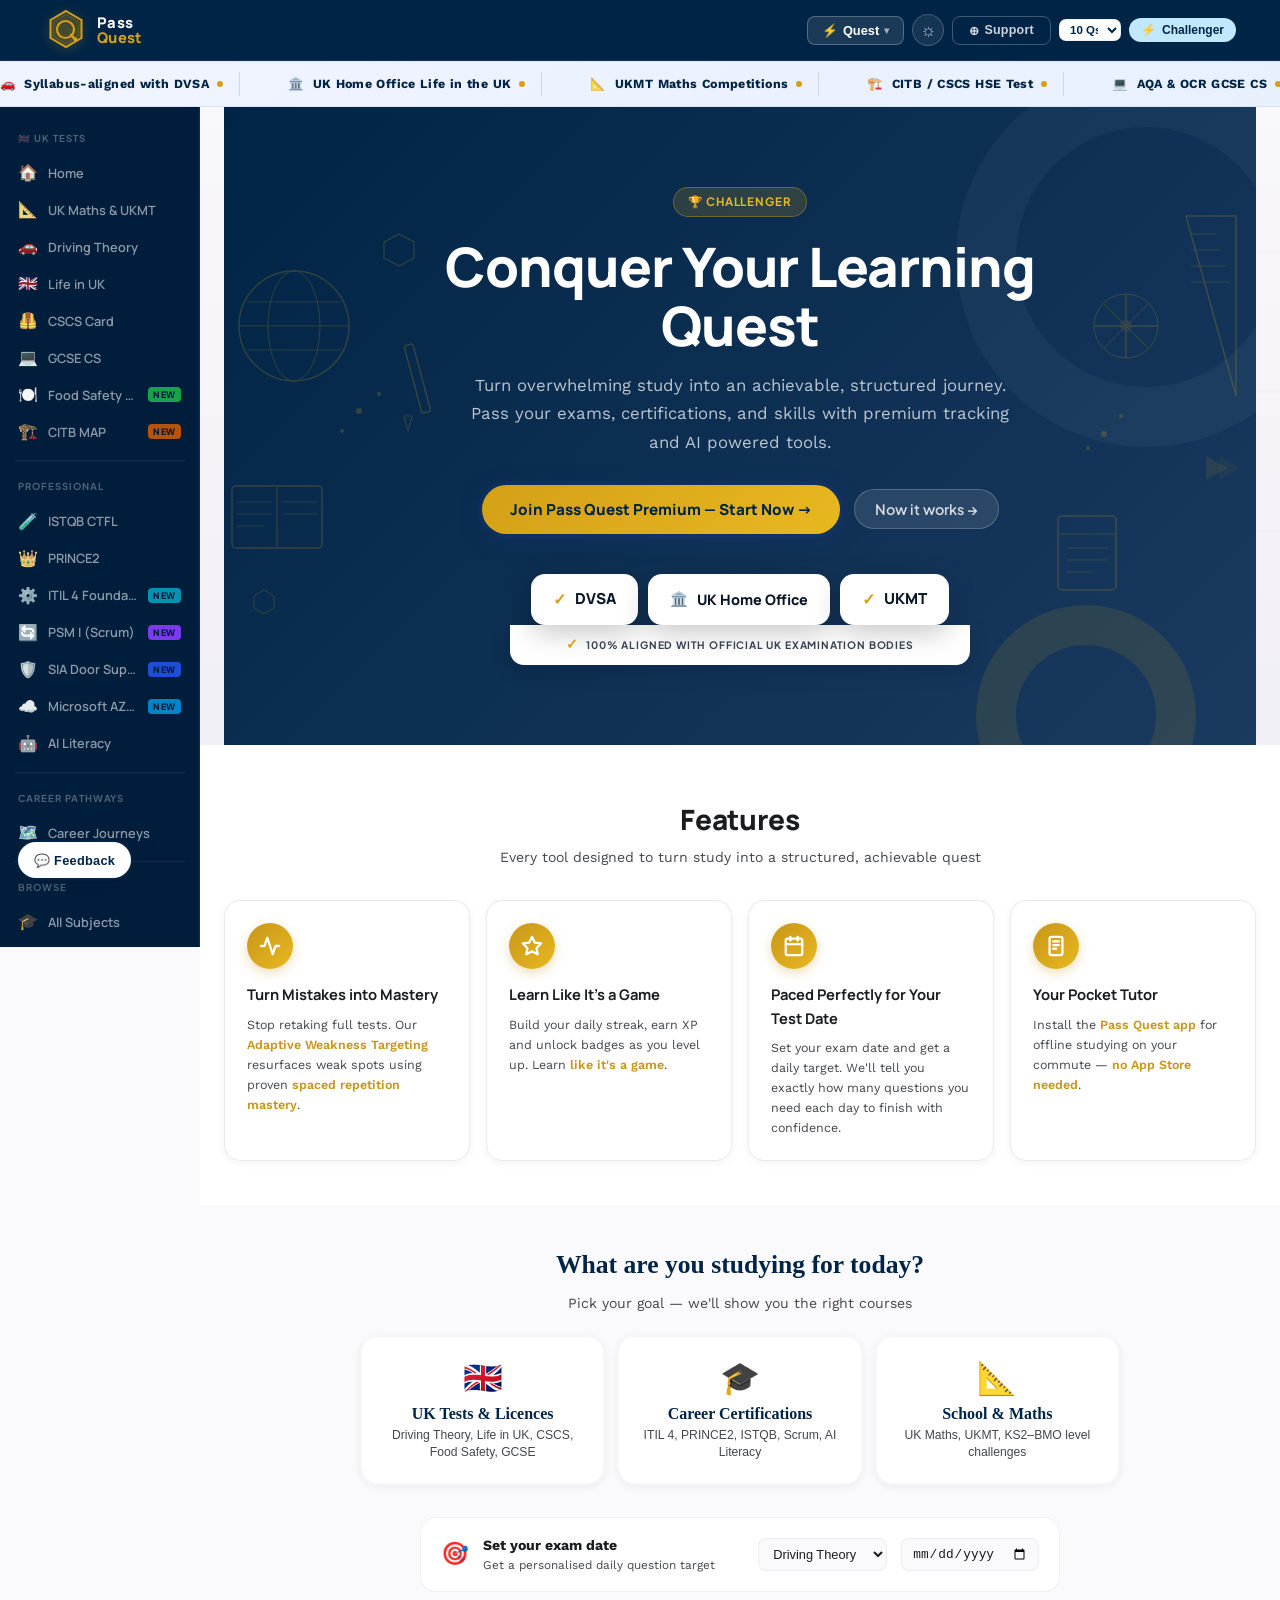
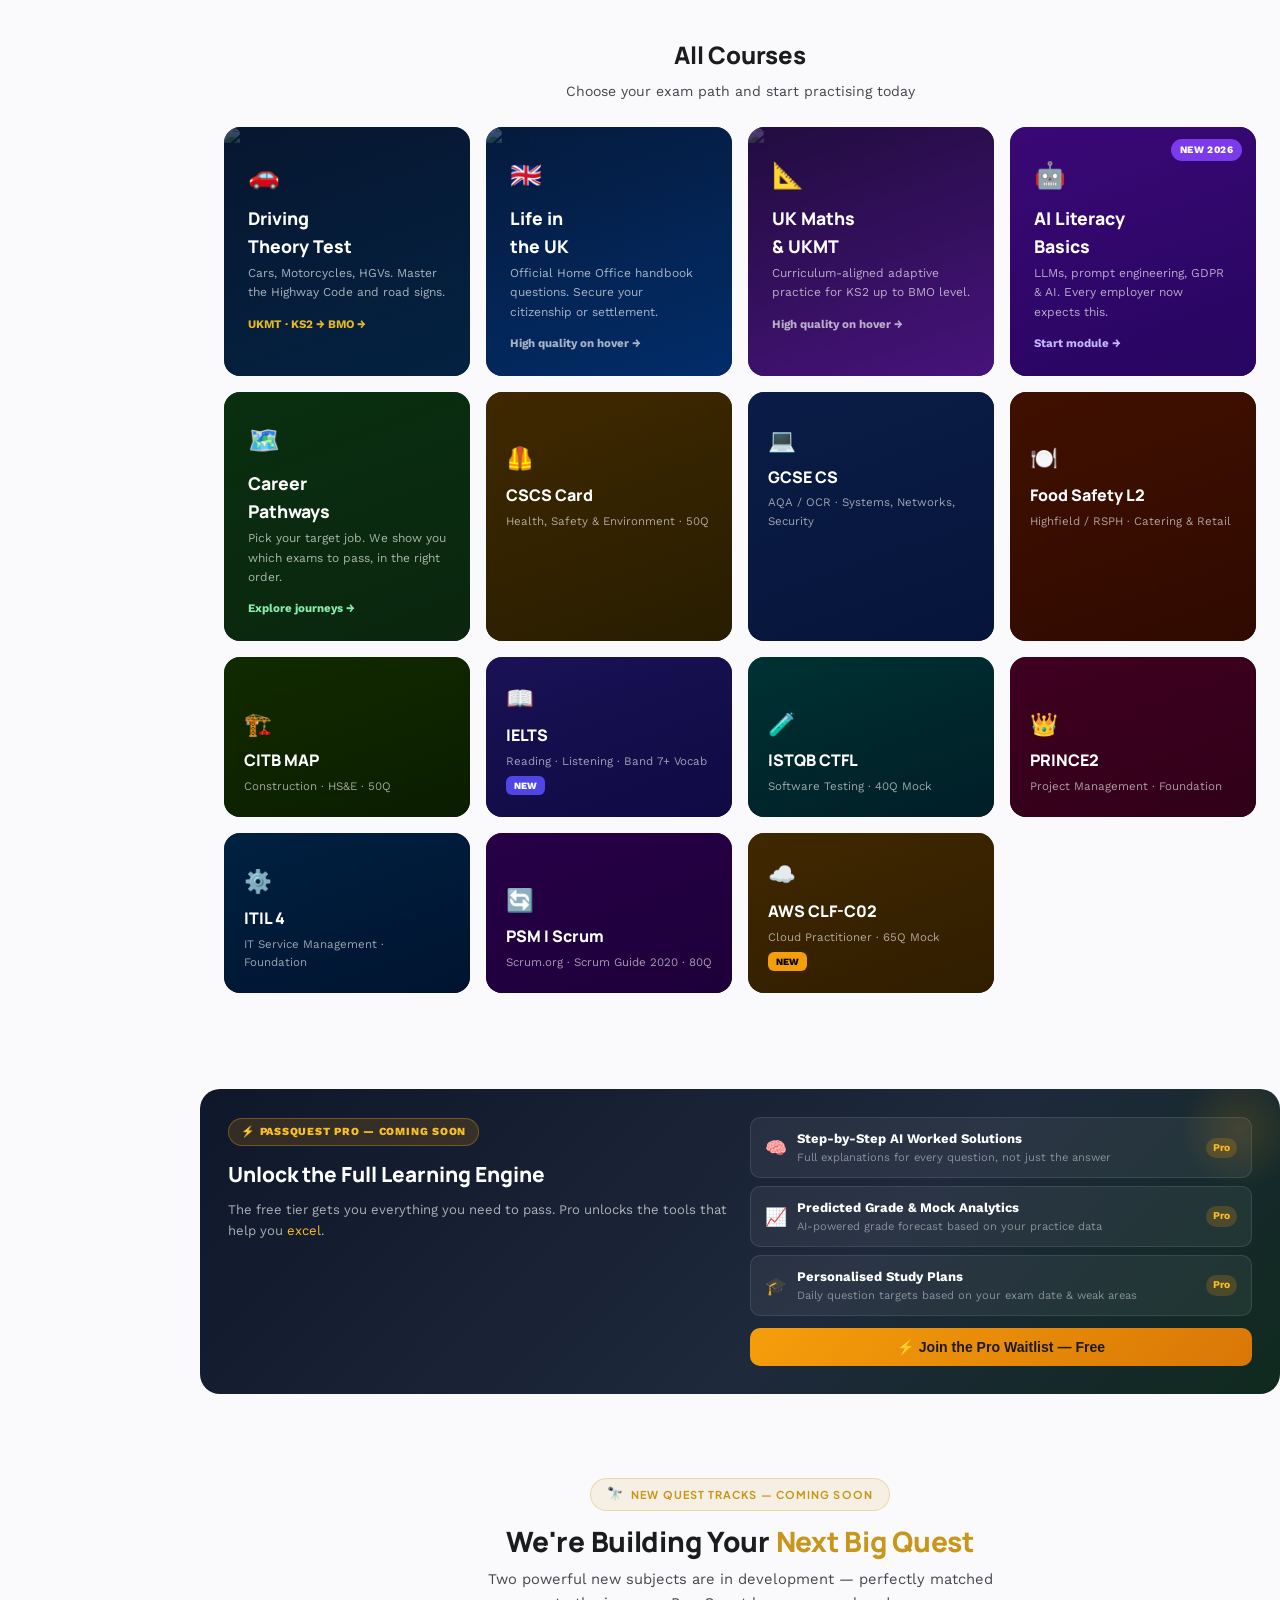
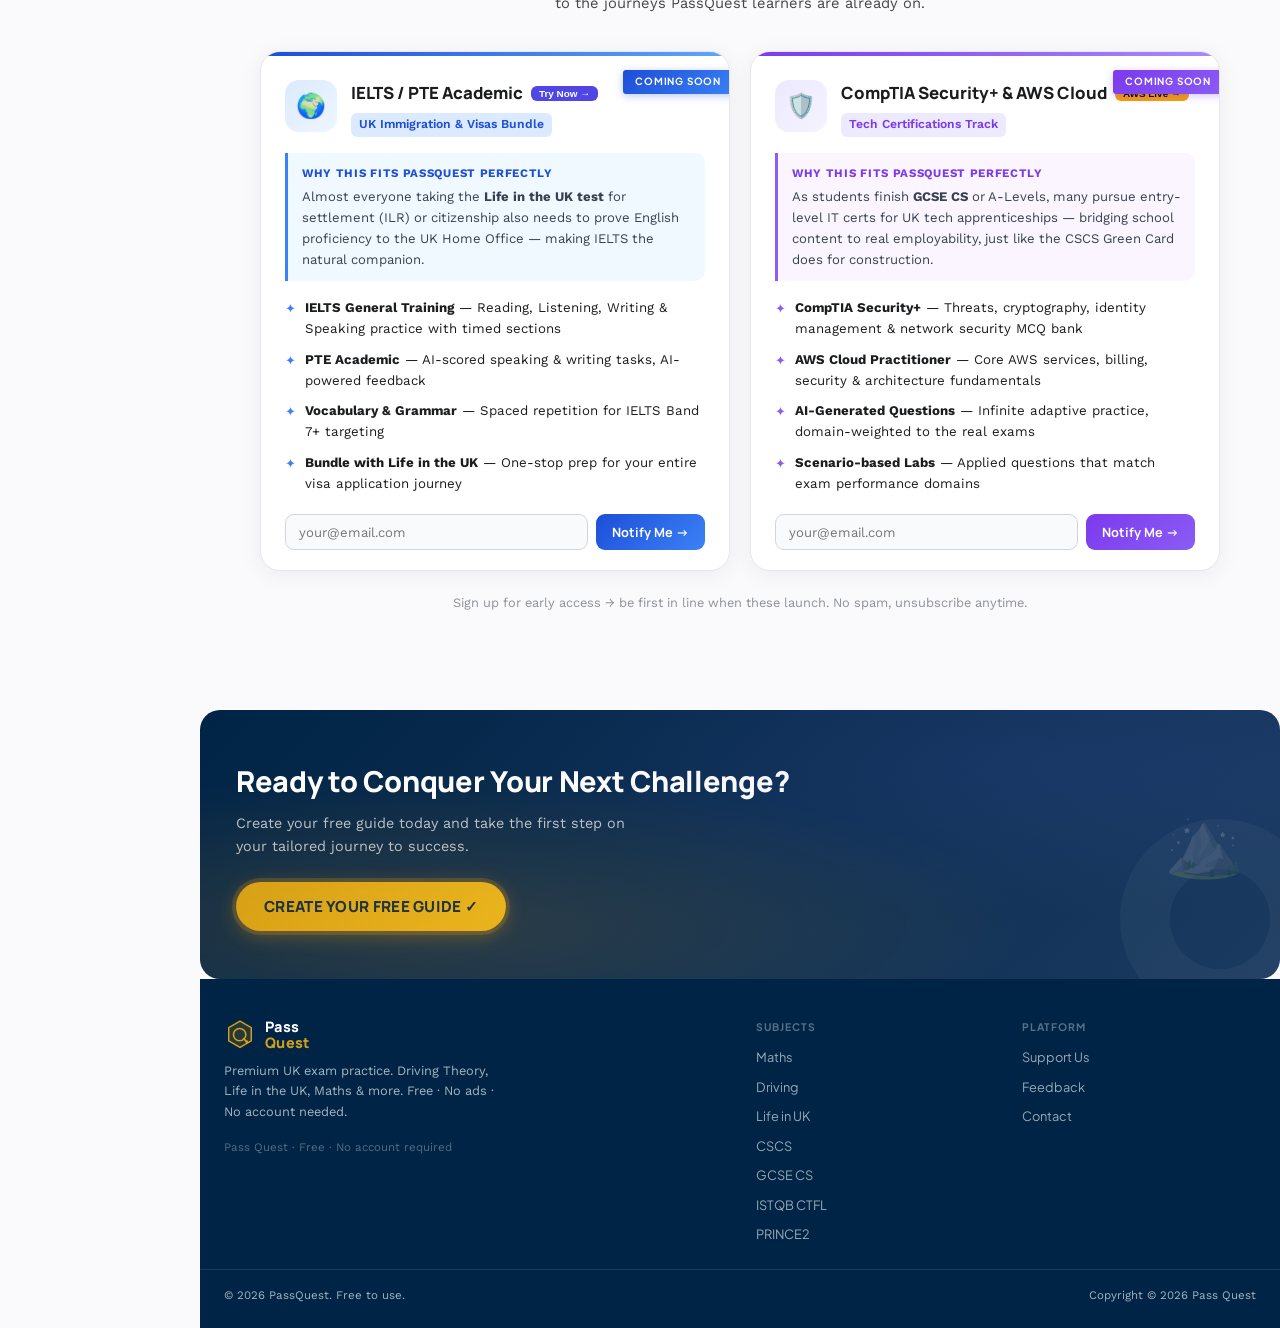
==== commit c3a20061: "Add files via upload" ====
--- a/index.html
+++ b/index.html
@@ -217,7 +217,7 @@
   background:var(--gold);
 }
 /* Override per-tab colours — all tabs same gold on this dark nav */
-#tab-home.on,#tab-maths.on,#tab-lituk.on,#tab-driving.on,#tab-cscs.on,#tab-gcse.on,#tab-all.on,#tab-istqb.on,#tab-prince2.on,#tab-foodsafety.on,#tab-itil.on,#tab-ai.on,#tab-citb.on,#tab-psm.on{
+#tab-home.on,#tab-maths.on,#tab-lituk.on,#tab-driving.on,#tab-cscs.on,#tab-gcse.on,#tab-all.on,#tab-istqb.on,#tab-prince2.on,#tab-foodsafety.on,#tab-itil.on,#tab-ai.on,#tab-citb.on,#tab-psm.on,#tab-sia.on,#tab-az900.on{
   color:var(--gold);background:none;
 }
 .nav-right{
@@ -263,13 +263,9 @@
   max-width:1100px;margin:0 auto;
   padding:clamp(28px,5vw,56px) 24px;
 }
-/* Sub-pages: tighter top padding so content starts near the top */
-.page:not(#home-page) .wrap{
-  padding-top:16px;
-}
 .page-wrap{
   max-width:740px;margin:0 auto;
-  padding:12px 24px 48px;
+  padding:24px 24px 48px;
 }
 @media(max-width:480px){ .page-wrap{padding:16px 16px 40px;} }
 .page-wrap{
@@ -606,7 +602,7 @@
 /* ─── RESULTS PAGE ───────────────────────────────────────── */
 .results-wrap{
   max-width:680px;margin:0 auto;
-  padding:14px 24px 48px;
+  padding:clamp(24px,5vw,48px) 24px;
 }
 .score-ring-wrap{
   display:flex;justify-content:center;margin-bottom:24px;
@@ -2663,6 +2659,9 @@
       <div id="nav-user-area" style="display:none"><span id="nav-user-avatar" style="display:none">G</span><span id="nav-user-name" style="display:none">Guest</span><button id="nav-user-pill" style="display:none" onclick="openLoginModal()"></button></div>
       <span id="a11y-btn" style="display:none"></span>
       <button class="btn-pwa-install" id="btn-pwa-install" onclick="triggerPwaInstall()" style="display:none">Install App</button>
+      <button class="nav-tier-pill" id="nav-tier-pill" onclick="openTierModal()" style="background:rgba(255,255,255,.1);border:1.5px solid rgba(255,255,255,.25);color:#fff;border-radius:8px;padding:6px 14px;font-size:.8rem;font-weight:600;cursor:pointer;display:flex;align-items:center;gap:5px">
+        <span id="nav-tier-icon">⚡</span><span id="nav-tier-name">Quest</span><span style="font-size:.6rem;opacity:.6">▾</span>
+      </button>
       <button class="theme-toggle" id="theme-toggle" onclick="cycleTheme()" title="Toggle theme" aria-label="Toggle colour theme">
         <span id="theme-icon">☼</span>
       </button>
@@ -2749,6 +2748,16 @@
       <span class="side-tab-icon">🔄</span>
       <span class="side-tab-text">PSM I (Scrum)</span>
       <span class="side-tab-badge" style="background:#7c3aed">NEW</span>
+    </button>
+    <button class="side-tab"    id="tab-sia"      onclick="showPage('sia')"         data-page="sia">
+      <span class="side-tab-icon">🛡️</span>
+      <span class="side-tab-text">SIA Door Supervisor</span>
+      <span class="side-tab-badge" style="background:#1d4ed8">NEW</span>
+    </button>
+    <button class="side-tab"    id="tab-az900"    onclick="showPage('az900')"        data-page="az900">
+      <span class="side-tab-icon">☁️</span>
+      <span class="side-tab-text">Microsoft AZ-900</span>
+      <span class="side-tab-badge" style="background:#0284c7">NEW</span>
     </button>
     <button class="side-tab"    id="tab-ai"       onclick="showPage('ailiteracy')"  data-page="ailiteracy">
       <span class="side-tab-icon">🤖</span>
@@ -6162,6 +6171,182 @@
 </div>
 </div><!-- /gcse-page -->
 
+<!-- ══════════════════════════════════════════════════
+     SIA DOOR SUPERVISOR PAGE
+═══════════════════════════════════════════════════ -->
+<div id="sia-page" class="page">
+<div class="page-wrap" style="max-width:680px;margin:0 auto;padding:16px">
+
+  <div class="dt-hero" style="text-align:center;margin-bottom:22px">
+    <div class="dt-hero-illustration">🛡️</div>
+    <div class="dt-hero-tag" style="background:#dbeafe;color:#1d4ed8;border-color:#93c5fd">🛡 SIA · Door Supervisor Licence</div>
+    <h2 style="margin:10px 0 6px">SIA Door Supervisor Practice</h2>
+    <p style="max-width:480px;margin:0 auto 16px">Practice for the SIA Level 2 Door Supervisor Award — the qualification required for a UK door supervisor licence.</p>
+    <div style="display:inline-flex;gap:16px;flex-wrap:wrap;justify-content:center;font-size:.8rem;color:var(--mu)">
+      <span>✅ 3 Core Modules</span><span>✅ SIA-Aligned Content</span><span>✅ Full Mock Test</span>
+    </div>
+  </div>
+
+  <div style="display:flex;flex-direction:column;gap:12px;margin-bottom:22px">
+
+    <!-- Module 1 -->
+    <div style="background:#fff;border:1px solid var(--bdr);border-left:3px solid #1d4ed8;border-radius:14px;overflow:hidden;box-shadow:0 1px 4px rgba(15,23,42,.05)">
+      <div style="display:flex;align-items:center;justify-content:space-between;padding:16px 18px">
+        <div style="display:flex;align-items:center;gap:12px">
+          <div style="width:40px;height:40px;border-radius:10px;background:#dbeafe;display:flex;align-items:center;justify-content:center;font-size:1.3rem">⚖️</div>
+          <div>
+            <div style="font-weight:700;font-size:.95rem;color:var(--tx)">Private Security Industry</div>
+            <div style="font-size:.78rem;color:var(--mu)">SIA Act, licensing law, powers of arrest</div>
+          </div>
+        </div>
+        <button class="btn btn-navy btn-sm" onclick="startQuiz('SIA: Private Security Industry','SIA Door Supervisor questions on Private Security Industry. Focus: SIA Act 2001, licence requirements, powers of citizen arrest, use of force legislation (Criminal Law Act 1967), trespass law, data protection, equality and diversity, professional standards. All strict MCQ with 4 options and one correct answer.',10)" style="font-size:.78rem;padding:7px 14px;white-space:nowrap">Practice →</button>
+      </div>
+    </div>
+
+    <!-- Module 2 -->
+    <div style="background:#fff;border:1px solid var(--bdr);border-left:3px solid #7c3aed;border-radius:14px;overflow:hidden;box-shadow:0 1px 4px rgba(15,23,42,.05)">
+      <div style="display:flex;align-items:center;justify-content:space-between;padding:16px 18px">
+        <div style="display:flex;align-items:center;gap:12px">
+          <div style="width:40px;height:40px;border-radius:10px;background:#ede9fe;display:flex;align-items:center;justify-content:center;font-size:1.3rem">🗣️</div>
+          <div>
+            <div style="font-weight:700;font-size:.95rem;color:var(--tx)">Conflict Management</div>
+            <div style="font-size:.78rem;color:var(--mu)">De-escalation, communication, incident recording</div>
+          </div>
+        </div>
+        <button class="btn btn-navy btn-sm" onclick="startQuiz('SIA: Conflict Management','SIA Door Supervisor questions on Conflict Management. Focus: communication skills, de-escalation techniques, recognising warning signs of aggression, managing conflict without force, cultural awareness, post-incident management, CCTV and incident recording, radio communications. All strict MCQ with 4 options and one correct answer.',10)" style="font-size:.78rem;padding:7px 14px;white-space:nowrap">Practice →</button>
+      </div>
+    </div>
+
+    <!-- Module 3 -->
+    <div style="background:#fff;border:1px solid var(--bdr);border-left:3px solid #dc2626;border-radius:14px;overflow:hidden;box-shadow:0 1px 4px rgba(15,23,42,.05)">
+      <div style="display:flex;align-items:center;justify-content:space-between;padding:16px 18px">
+        <div style="display:flex;align-items:center;gap:12px">
+          <div style="width:40px;height:40px;border-radius:10px;background:#fee2e2;display:flex;align-items:center;justify-content:center;font-size:1.3rem">🤝</div>
+          <div>
+            <div style="font-weight:700;font-size:.95rem;color:var(--tx)">Physical Intervention</div>
+            <div style="font-size:.78rem;color:var(--mu)">Use of force, restraint law, safety principles</div>
+          </div>
+        </div>
+        <button class="btn btn-navy btn-sm" onclick="startQuiz('SIA: Physical Intervention','SIA Door Supervisor questions on Physical Intervention. Focus: legal justification for use of force (proportional, necessary, reasonable), minimum force principle, positional asphyxia risks, handcuffing law, searching persons legally, medical emergencies during restraint, duty of care, accountability. All strict MCQ with 4 options and one correct answer.',10)" style="font-size:.78rem;padding:7px 14px;white-space:nowrap">Practice →</button>
+      </div>
+    </div>
+
+  </div>
+
+  <!-- Full Mock -->
+  <div style="background:linear-gradient(135deg,#1d4ed8,#2563eb);border-radius:14px;padding:20px;text-align:center;margin-bottom:20px">
+    <div style="color:#fff;font-family:'Fraunces',serif;font-weight:700;font-size:1.1rem;margin-bottom:6px">Ready for the Full Mock Test?</div>
+    <div style="color:rgba(255,255,255,.75);font-size:.82rem;margin-bottom:14px">30 questions across all 3 modules — same format as the real SIA assessment</div>
+    <button class="btn btn-gold" onclick="startQuiz('SIA: Full Mock Test','SIA Door Supervisor full mock test. Generate 30 questions covering ALL modules: Private Security Industry (SIA Act 2001, licensing, powers of arrest, use of force legislation, trespass law), Conflict Management (de-escalation, communication, incident recording, CCTV), Physical Intervention (proportional force, restraint law, positional asphyxia, duty of care). Mix 10 questions per module. All strict MCQ with 4 options and one correct answer.',30)" style="font-weight:800">🛡️ Start Full SIA Mock (30 Qs)</button>
+  </div>
+
+  <div style="padding:14px 18px;background:linear-gradient(135deg,#dbeafe,#eff6ff);border:1px solid #93c5fd;border-radius:12px">
+    <div style="font-size:.72rem;font-weight:700;text-transform:uppercase;letter-spacing:.06em;color:#1d4ed8;margin-bottom:8px">🔗 Official SIA Resources</div>
+    <a href="https://www.sia.homeoffice.gov.uk/Pages/licensing-door-supervisor.aspx" target="_blank" rel="noopener"
+       style="display:flex;align-items:center;gap:10px;padding:10px 14px;background:#fff;border-radius:9px;border:1px solid #93c5fd;text-decoration:none;font-size:.84rem;font-weight:600;color:#1d4ed8">
+      <span>📋</span><div><div>Apply for Your SIA Licence</div><div style="font-size:.73rem;font-weight:400;color:#64748b">sia.homeoffice.gov.uk — official application</div></div>
+      <span style="margin-left:auto;color:#94a3b8">↗</span>
+    </a>
+  </div>
+
+</div>
+</div><!-- /sia-page -->
+
+<!-- ══════════════════════════════════════════════════
+     MICROSOFT AZ-900 PAGE
+═══════════════════════════════════════════════════ -->
+<div id="az900-page" class="page">
+<div class="page-wrap" style="max-width:680px;margin:0 auto;padding:16px">
+
+  <div class="dt-hero" style="text-align:center;margin-bottom:22px;background:linear-gradient(135deg,#0f172a 0%,#0c2461 50%,#0e1f40 100%)">
+    <div class="dt-hero-illustration">☁️</div>
+    <div class="dt-hero-tag" style="background:#dbeafe;color:#0284c7;border-color:#7dd3fc">☁ Microsoft Azure · AZ-900</div>
+    <h2 style="margin:10px 0 6px">Azure Fundamentals AZ-900</h2>
+    <p style="max-width:480px;margin:0 auto 16px">Practice for the Microsoft Azure Fundamentals exam — the entry-level cloud certification.</p>
+    <div style="display:inline-flex;gap:16px;flex-wrap:wrap;justify-content:center;font-size:.8rem;color:var(--mu)">
+      <span>✅ 4 Domains</span><span>✅ Microsoft-Aligned</span><span>✅ 40Q Full Mock</span>
+    </div>
+  </div>
+
+  <div style="display:flex;flex-direction:column;gap:12px;margin-bottom:22px">
+
+    <!-- Domain 1 -->
+    <div style="background:#fff;border:1px solid var(--bdr);border-left:3px solid #0284c7;border-radius:14px;overflow:hidden;box-shadow:0 1px 4px rgba(15,23,42,.05)">
+      <div style="display:flex;align-items:center;justify-content:space-between;padding:16px 18px">
+        <div style="display:flex;align-items:center;gap:12px">
+          <div style="width:40px;height:40px;border-radius:10px;background:#e0f2fe;display:flex;align-items:center;justify-content:center;font-size:1.3rem">☁️</div>
+          <div>
+            <div style="font-weight:700;font-size:.95rem;color:var(--tx)">Cloud Concepts</div>
+            <div style="font-size:.78rem;color:var(--mu)">IaaS, PaaS, SaaS, CapEx vs OpEx, shared responsibility</div>
+          </div>
+        </div>
+        <button class="btn btn-navy btn-sm" onclick="startQuiz('AZ-900: Cloud Concepts','Microsoft AZ-900 Azure Fundamentals questions on Cloud Concepts. Focus: benefits of cloud (high availability, scalability, elasticity, agility, fault tolerance, disaster recovery), IaaS vs PaaS vs SaaS with examples, public vs private vs hybrid cloud, CapEx vs OpEx, shared responsibility model. All strict MCQ with 4 options and one correct answer.',10)" style="font-size:.78rem;padding:7px 14px;white-space:nowrap">Practice →</button>
+      </div>
+    </div>
+
+    <!-- Domain 2 -->
+    <div style="background:#fff;border:1px solid var(--bdr);border-left:3px solid #0891b2;border-radius:14px;overflow:hidden;box-shadow:0 1px 4px rgba(15,23,42,.05)">
+      <div style="display:flex;align-items:center;justify-content:space-between;padding:16px 18px">
+        <div style="display:flex;align-items:center;gap:12px">
+          <div style="width:40px;height:40px;border-radius:10px;background:#cffafe;display:flex;align-items:center;justify-content:center;font-size:1.3rem">🏗️</div>
+          <div>
+            <div style="font-weight:700;font-size:.95rem;color:var(--tx)">Azure Architecture & Services</div>
+            <div style="font-size:.78rem;color:var(--mu)">Regions, VMs, storage, databases, networking</div>
+          </div>
+        </div>
+        <button class="btn btn-navy btn-sm" onclick="startQuiz('AZ-900: Architecture & Services','Microsoft AZ-900 questions on Azure Architecture and Services. Focus: Azure regions and availability zones, Azure Virtual Machines, Azure App Service, Azure Container Instances, Azure Kubernetes Service, Azure Functions, Azure Storage (Blob, File, Queue, Table), Azure SQL Database, Cosmos DB, Azure Virtual Network, VPN Gateway, ExpressRoute, Azure DNS. All strict MCQ with 4 options and one correct answer.',10)" style="font-size:.78rem;padding:7px 14px;white-space:nowrap">Practice →</button>
+      </div>
+    </div>
+
+    <!-- Domain 3 -->
+    <div style="background:#fff;border:1px solid var(--bdr);border-left:3px solid #0f766e;border-radius:14px;overflow:hidden;box-shadow:0 1px 4px rgba(15,23,42,.05)">
+      <div style="display:flex;align-items:center;justify-content:space-between;padding:16px 18px">
+        <div style="display:flex;align-items:center;gap:12px">
+          <div style="width:40px;height:40px;border-radius:10px;background:#ccfbf1;display:flex;align-items:center;justify-content:center;font-size:1.3rem">🔒</div>
+          <div>
+            <div style="font-weight:700;font-size:.95rem;color:var(--tx)">Security & Compliance</div>
+            <div style="font-size:.78rem;color:var(--mu)">Zero trust, Defender, Key Vault, compliance tools</div>
+          </div>
+        </div>
+        <button class="btn btn-navy btn-sm" onclick="startQuiz('AZ-900: Security & Compliance','Microsoft AZ-900 questions on Security and Compliance. Focus: Zero Trust model, defence in depth, Microsoft Defender for Cloud, Microsoft Entra ID (formerly AAD), RBAC, Azure Key Vault, Azure Firewall, DDoS Protection, compliance frameworks (GDPR, ISO 27001), Microsoft Purview, Trust Centre, Azure Policy. All strict MCQ with 4 options and one correct answer.',10)" style="font-size:.78rem;padding:7px 14px;white-space:nowrap">Practice →</button>
+      </div>
+    </div>
+
+    <!-- Domain 4 -->
+    <div style="background:#fff;border:1px solid var(--bdr);border-left:3px solid #7c3aed;border-radius:14px;overflow:hidden;box-shadow:0 1px 4px rgba(15,23,42,.05)">
+      <div style="display:flex;align-items:center;justify-content:space-between;padding:16px 18px">
+        <div style="display:flex;align-items:center;gap:12px">
+          <div style="width:40px;height:40px;border-radius:10px;background:#ede9fe;display:flex;align-items:center;justify-content:center;font-size:1.3rem">💰</div>
+          <div>
+            <div style="font-weight:700;font-size:.95rem;color:var(--tx)">Pricing & Cost Management</div>
+            <div style="font-size:.78rem;color:var(--mu)">Pricing calculator, Cost Management, SLAs, support plans</div>
+          </div>
+        </div>
+        <button class="btn btn-navy btn-sm" onclick="startQuiz('AZ-900: Pricing & Cost Management','Microsoft AZ-900 questions on Pricing and Cost Management. Focus: Azure pricing calculator vs Total Cost of Ownership (TCO) calculator, factors affecting costs (region, resource type, usage), Azure Cost Management and Billing, Reserved Instances vs pay-as-you-go, Spot VMs, Azure SLA guarantees, composite SLAs, Azure free account, support plans (Basic, Developer, Standard, Professional Direct). All strict MCQ with 4 options and one correct answer.',10)" style="font-size:.78rem;padding:7px 14px;white-space:nowrap">Practice →</button>
+      </div>
+    </div>
+
+  </div>
+
+  <!-- Full Mock -->
+  <div style="background:linear-gradient(135deg,#0284c7,#0369a1);border-radius:14px;padding:20px;text-align:center;margin-bottom:20px">
+    <div style="color:#fff;font-family:'Fraunces',serif;font-weight:700;font-size:1.1rem;margin-bottom:6px">Ready for the Full AZ-900 Mock?</div>
+    <div style="color:rgba(255,255,255,.75);font-size:.82rem;margin-bottom:14px">40 questions across all 4 domains — pass mark 700/1000 (≈70%)</div>
+    <button class="btn btn-gold" onclick="startQuiz('AZ-900: Full Mock Exam','Microsoft AZ-900 Azure Fundamentals full mock exam. Generate 40 questions: 10 per domain. Domain 1 Cloud Concepts (IaaS/PaaS/SaaS, CapEx/OpEx, cloud models, shared responsibility). Domain 2 Architecture and Services (regions, VMs, storage, databases, networking). Domain 3 Security and Compliance (Zero Trust, Defender, Entra ID, RBAC, Key Vault, compliance). Domain 4 Pricing and Cost Management (calculators, cost factors, SLAs, support plans, reserved instances). All strict MCQ with 4 options.',40)" style="font-weight:800">☁️ Start AZ-900 Full Mock (40 Qs)</button>
+  </div>
+
+  <div style="padding:14px 18px;background:linear-gradient(135deg,#e0f2fe,#f0f9ff);border:1px solid #7dd3fc;border-radius:12px">
+    <div style="font-size:.72rem;font-weight:700;text-transform:uppercase;letter-spacing:.06em;color:#0284c7;margin-bottom:8px">🔗 Official Microsoft Resources</div>
+    <a href="https://learn.microsoft.com/en-us/credentials/certifications/azure-fundamentals/" target="_blank" rel="noopener"
+       style="display:flex;align-items:center;gap:10px;padding:10px 14px;background:#fff;border-radius:9px;border:1px solid #7dd3fc;text-decoration:none;font-size:.84rem;font-weight:600;color:#0284c7">
+      <span>📘</span><div><div>AZ-900 Official Certification Page</div><div style="font-size:.73rem;font-weight:400;color:#64748b">learn.microsoft.com — free learning paths</div></div>
+      <span style="margin-left:auto;color:#94a3b8">↗</span>
+    </a>
+  </div>
+
+</div>
+</div><!-- /az900-page -->
+
 <!-- ══════════════════════════════════════════════════════
      FOOD SAFETY LEVEL 2 PAGE (UK-SPECIFIC)
 ══════════════════════════════════════════════════════ -->
@@ -7387,6 +7572,7 @@
     <canvas id="score-card-canvas" width="600" height="315" style="display:none"></canvas>
   </div>
 
+  <div id="category-radar-mount" style="margin-bottom:16px"></div>
   <div class="section-label">Question Review</div>
   <div class="result-q-list" id="result-q-list"></div>
 
@@ -8319,7 +8505,8 @@
     ailiteracy:'tab-ai', pathways:'tab-pathway-driver',
     foodsafety:'tab-foodsafety', itil:'tab-itil',
     citb:'tab-citb', psm:'tab-psm',
-    ielts:'tab-ielts', aws:'tab-aws'
+    ielts:'tab-ielts', aws:'tab-aws',
+    sia:'tab-sia', az900:'tab-az900'
   };
   const activeTab = document.getElementById(tabMap[name]);
   if (activeTab) activeTab.classList.add('on');
@@ -8328,11 +8515,6 @@
   if (name === 'driving') setTimeout(renderDrivingPage, 50);
   if (name === 'home') setTimeout(renderHeroProfile, 50);
   window.scrollTo(0, 0);
-  // Also reset any scrolled content containers
-  var appEl = document.getElementById('app');
-  if (appEl) appEl.scrollTop = 0;
-  var shellEl = document.getElementById('app-shell');
-  if (shellEl) shellEl.scrollTop = 0;
 }
 
 function goHome() {
@@ -9061,6 +9243,7 @@
 }
 
 
+
 async function fetchWhy() {
   const q = state.questions[state.idx];
   const ans = state.answers[state.idx];
@@ -9203,6 +9386,7 @@
   checkCareerBadges();
   // Weakness Tracker: show specialized banner if this was a review session
   renderErrorLogResultsBanner(score, total);
+  renderCategoryRadar();
 
   // Share card: show if score >= 75%
   const shareSection = document.getElementById('share-card-section');
@@ -9219,6 +9403,7 @@
   if (pct >= 50) return { emoji:'🥉', name:'Bronze', bg:'#fff7ed', msg:'Good effort — review the questions you missed.' };
   return { emoji:'💪', name:'Keep Practising', bg:'#f8fafc', msg:'Every practice session makes you stronger.' };
 }
+
 
 
 // ═══════════════════════════════════════════════════════════
@@ -9254,6 +9439,181 @@
     document.body.style.overflow = '';
   }
 });
+
+// ═══════════════════════════════════════════════════════════
+// STUDY HEATMAP — GitHub-style 16-week activity grid
+// ═══════════════════════════════════════════════════════════
+function renderStudyHeatmap() {
+  var mount = document.getElementById('study-heatmap-mount');
+  if (!mount) return;
+
+  var sessions = JSON.parse(localStorage.getItem('gq_sessions') || '[]');
+  if (!sessions.length) { mount.innerHTML = ''; return; }
+
+  // Build date → count map
+  var countMap = {};
+  sessions.forEach(function(s) {
+    var d = (s.date || new Date().toISOString()).slice(0, 10);
+    countMap[d] = (countMap[d] || 0) + (s.total || 10);
+  });
+
+  // Generate 16 weeks of dates ending today
+  var today = new Date();
+  today.setHours(0, 0, 0, 0);
+  var weeks = 16;
+  var totalDays = weeks * 7;
+
+  // Start from Sunday of 16 weeks ago
+  var start = new Date(today);
+  start.setDate(start.getDate() - totalDays + 1);
+  // Align to Sunday
+  start.setDate(start.getDate() - start.getDay());
+
+  var days = [];
+  for (var i = 0; i < totalDays; i++) {
+    var d = new Date(start);
+    d.setDate(start.getDate() + i);
+    var key = d.toISOString().slice(0, 10);
+    days.push({ date: key, count: countMap[key] || 0, day: d.getDay() });
+  }
+
+  // Color levels
+  function levelColor(count) {
+    if (count === 0)   return 'var(--bdr2)';
+    if (count < 10)   return '#bbf7d0';
+    if (count < 30)   return '#4ade80';
+    if (count < 60)   return '#16a34a';
+    return '#14532d';
+  }
+  function levelColorDark(count) {
+    if (count === 0)   return '#252a45';
+    if (count < 10)   return '#052e16';
+    if (count < 30)   return '#064e3b';
+    if (count < 60)   return '#15803d';
+    return '#22c55e';
+  }
+
+  var isDark = document.documentElement.getAttribute('data-theme') === 'dark';
+  var colorFn = isDark ? levelColorDark : levelColor;
+
+  // Build SVG grid — 7 rows (days), 16 cols (weeks)
+  var cellSize = 13, gap = 2;
+  var w = weeks * (cellSize + gap);
+  var h = 7 * (cellSize + gap);
+
+  var monthLabels = [];
+  var lastMonth = -1;
+  var cells = days.map(function(d, i) {
+    var col = Math.floor(i / 7);
+    var row = i % 7;
+    var x = col * (cellSize + gap);
+    var y = row * (cellSize + gap);
+    // Month label on first occurrence
+    var m = parseInt(d.date.slice(5, 7));
+    var label = '';
+    if (m !== lastMonth && row === 0) {
+      lastMonth = m;
+      var mNames = ['Jan','Feb','Mar','Apr','May','Jun','Jul','Aug','Sep','Oct','Nov','Dec'];
+      label = '<text x="' + x + '" y="-3" font-size="8" fill="var(--mu)">' + mNames[m-1] + '</text>';
+      monthLabels.push(label);
+    }
+    var isoDate = d.date;
+    var tip = d.count > 0 ? d.count + ' Qs on ' + isoDate : isoDate;
+    return '<rect x="' + x + '" y="' + y + '" width="' + cellSize + '" height="' + cellSize + '"'
+      + ' rx="2" fill="' + colorFn(d.count) + '">'
+      + '<title>' + tip + '</title></rect>';
+  });
+
+  // Day labels
+  var dayLabels = ['S','M','T','W','T','F','S'].map(function(label, i) {
+    var y = i * (cellSize + gap) + cellSize - 2;
+    return '<text x="-12" y="' + y + '" font-size="8" fill="var(--mu)" text-anchor="middle">' + label + '</text>';
+  }).join('');
+
+  // Total questions this period
+  var totalQs = days.reduce(function(a, d) { return a + d.count; }, 0);
+  var activeDays = days.filter(function(d) { return d.count > 0; }).length;
+
+  mount.innerHTML =
+    '<div style="background:var(--sur);border:1.5px solid var(--bdr2);border-radius:16px;padding:16px 18px;margin-bottom:16px">'
+    + '<div style="display:flex;align-items:center;justify-content:space-between;margin-bottom:10px;flex-wrap:wrap;gap:6px">'
+    + '<div style="font-size:.72rem;font-weight:700;text-transform:uppercase;letter-spacing:.07em;color:var(--mu)">📅 Study Activity · Last 16 Weeks</div>'
+    + '<div style="display:flex;gap:10px">'
+    + '<span style="font-size:.72rem;color:var(--mu)"><strong style="color:var(--navy)">' + activeDays + '</strong> active days</span>'
+    + '<span style="font-size:.72rem;color:var(--mu)"><strong style="color:var(--navy)">' + totalQs + '</strong> questions</span>'
+    + '</div>'
+    + '</div>'
+    + '<div style="overflow-x:auto;-webkit-overflow-scrolling:touch">'
+    + '<svg width="' + (w + 20) + '" height="' + (h + 18) + '" viewBox="-18 10 ' + (w + 20) + ' ' + (h + 10) + '" xmlns="http://www.w3.org/2000/svg">'
+    + monthLabels.join('')
+    + dayLabels
+    + cells.join('')
+    + '</svg>'
+    + '</div>'
+    + '<div style="display:flex;align-items:center;gap:6px;margin-top:8px;justify-content:flex-end">'
+    + '<span style="font-size:.68rem;color:var(--mu)">Less</span>'
+    + [0, 9, 29, 59, 100].map(function(v) {
+        return '<rect width="11" height="11" rx="2" fill="' + colorFn(v) + '" style="display:inline-block" />';
+      }).join('')
+    + '<span style="font-size:.68rem;color:var(--mu)">More</span>'
+    + '</div>'
+    + '</div>';
+}
+
+
+// ═══════════════════════════════════════════════════════════
+// CATEGORY RADAR — per-category score bars on results page
+// ═══════════════════════════════════════════════════════════
+function renderCategoryRadar() {
+  var mount = document.getElementById('category-radar-mount');
+  if (!mount) return;
+
+  if (!state.questions || !state.questions.length) { mount.innerHTML = ''; return; }
+
+  // Group by category
+  var cats = {};
+  state.questions.forEach(function(q, i) {
+    var cat = q._dtCategory || q.category || (state.topic || 'General').split(':')[0].trim();
+    if (!cats[cat]) cats[cat] = { correct: 0, total: 0, idx: i };
+    cats[cat].total++;
+    if (state.answers[i] && state.answers[i].correct) cats[cat].correct++;
+  });
+
+  var keys = Object.keys(cats);
+  if (keys.length <= 1) { mount.innerHTML = ''; return; } // no point for single category
+
+  var rows = keys.map(function(cat) {
+    var d = cats[cat];
+    var pct = Math.round((d.correct / d.total) * 100);
+    var col = pct >= 75 ? '#22c55e' : pct >= 50 ? '#f59e0b' : '#ef4444';
+    var weak = pct < 70;
+    return { cat: cat, pct: pct, col: col, weak: weak, correct: d.correct, total: d.total };
+  }).sort(function(a, b) { return a.pct - b.pct; }); // weakest first
+
+  var weakCats = rows.filter(function(r) { return r.weak; });
+
+  mount.innerHTML =
+    '<div style="background:var(--sur);border:1.5px solid var(--bdr2);border-radius:16px;padding:16px 18px;margin-bottom:16px">'
+    + '<div style="display:flex;align-items:center;justify-content:space-between;margin-bottom:12px;flex-wrap:wrap;gap:6px">'
+    + '<div style="font-size:.72rem;font-weight:700;text-transform:uppercase;letter-spacing:.07em;color:var(--mu)">📊 Score by Category</div>'
+    + (weakCats.length > 0
+        ? '<button onclick="startQuiz('' + escHtml(weakCats.map(function(r){return r.cat;}).join(' & ')) + '','Focus on your weakest categories from this quiz',10)" '
+          + 'style="font-size:.72rem;padding:4px 12px;border-radius:20px;background:var(--navy);color:#fff;border:none;cursor:pointer;font-weight:700">🎯 Practise Weak Areas →</button>'
+        : '')
+    + '</div>'
+    + rows.map(function(r) {
+        return '<div style="margin-bottom:8px">'
+          + '<div style="display:flex;justify-content:space-between;font-size:.78rem;margin-bottom:3px">'
+          + '<span style="font-weight:600;color:var(--tx)">' + escHtml(r.cat) + '</span>'
+          + '<span style="font-weight:700;color:' + r.col + '">' + r.correct + '/' + r.total + ' · ' + r.pct + '%</span>'
+          + '</div>'
+          + '<div style="height:6px;background:var(--bdr2);border-radius:3px;overflow:hidden">'
+          + '<div style="height:100%;width:' + r.pct + '%;background:' + r.col + ';border-radius:3px;transition:width .6s ease"></div>'
+          + '</div>'
+          + '</div>';
+      }).join('')
+    + '</div>';
+}
 
 // Init
 updateNavTierPill();
@@ -9850,6 +10210,7 @@
       </div>
     </div>
 
+    <div id="study-heatmap-mount" style="margin-bottom:16px"></div>
     <div id="targeted-practice-mount"></div>
     <div id="exam-readiness-mount"></div>
     <div id="exam-countdown-mount"></div>
@@ -10961,6 +11322,7 @@
   renderExamReadiness();
   renderExamCountdown();
   renderRadarChart();
+  renderStudyHeatmap();
 };
 
 // ═══ THEME ════════════════════════════════════════════════
@@ -12572,22 +12934,19 @@
 
 
 <div id="allsubjects-page" class="page">
-<div class="wrap" style="padding-top:14px">
-
-  <!-- Compact header row -->
-  <div style="display:flex;align-items:center;justify-content:space-between;flex-wrap:wrap;gap:10px;margin-bottom:16px">
+<div class="wrap" style="padding-top:8px">
+
+  <!-- Compact header + age picker -->
+  <div style="display:flex;align-items:center;justify-content:space-between;flex-wrap:wrap;gap:8px;margin-bottom:14px">
     <div>
-      <div style="font-family:'Fraunces',serif;font-weight:800;font-size:1.4rem;color:var(--navy);line-height:1.2">
-        Choose a <em style="color:#F59E0B;font-style:normal">Subject</em>
-      </div>
-      <div style="font-size:.78rem;color:var(--mu);margin-top:3px">Adaptive AI questions at your level. Pick a subject to start.</div>
-    </div>
-    <!-- Age selector inline -->
-    <div style="display:flex;gap:6px;flex-wrap:wrap" id="age-row">
-      <button class="btn btn-ghost btn-sm" data-age="8"  onclick="selectAge(this)">7–9</button>
-      <button class="btn btn-ghost btn-sm" data-age="11" onclick="selectAge(this)">10–12</button>
-      <button class="btn btn-navy btn-sm" data-age="14"  onclick="selectAge(this)">13–15</button>
-      <button class="btn btn-ghost btn-sm" data-age="17" onclick="selectAge(this)">16–18</button>
+      <div style="font-family:'Fraunces',serif;font-weight:800;font-size:1.25rem;color:var(--navy);line-height:1.2">Choose a <span style="color:#F59E0B">Subject</span></div>
+      <div style="font-size:.74rem;color:var(--mu);margin-top:2px">AI questions tailored to your level</div>
+    </div>
+    <div style="display:flex;gap:5px;flex-wrap:wrap" id="age-row">
+      <button class="btn btn-ghost btn-sm" data-age="8"  onclick="selectAge(this)" style="font-size:.75rem;padding:5px 10px">7–9</button>
+      <button class="btn btn-ghost btn-sm" data-age="11" onclick="selectAge(this)" style="font-size:.75rem;padding:5px 10px">10–12</button>
+      <button class="btn btn-navy btn-sm" data-age="14"  onclick="selectAge(this)" style="font-size:.75rem;padding:5px 10px">13–15</button>
+      <button class="btn btn-ghost btn-sm" data-age="17" onclick="selectAge(this)" style="font-size:.75rem;padding:5px 10px">16–18</button>
     </div>
   </div>
 
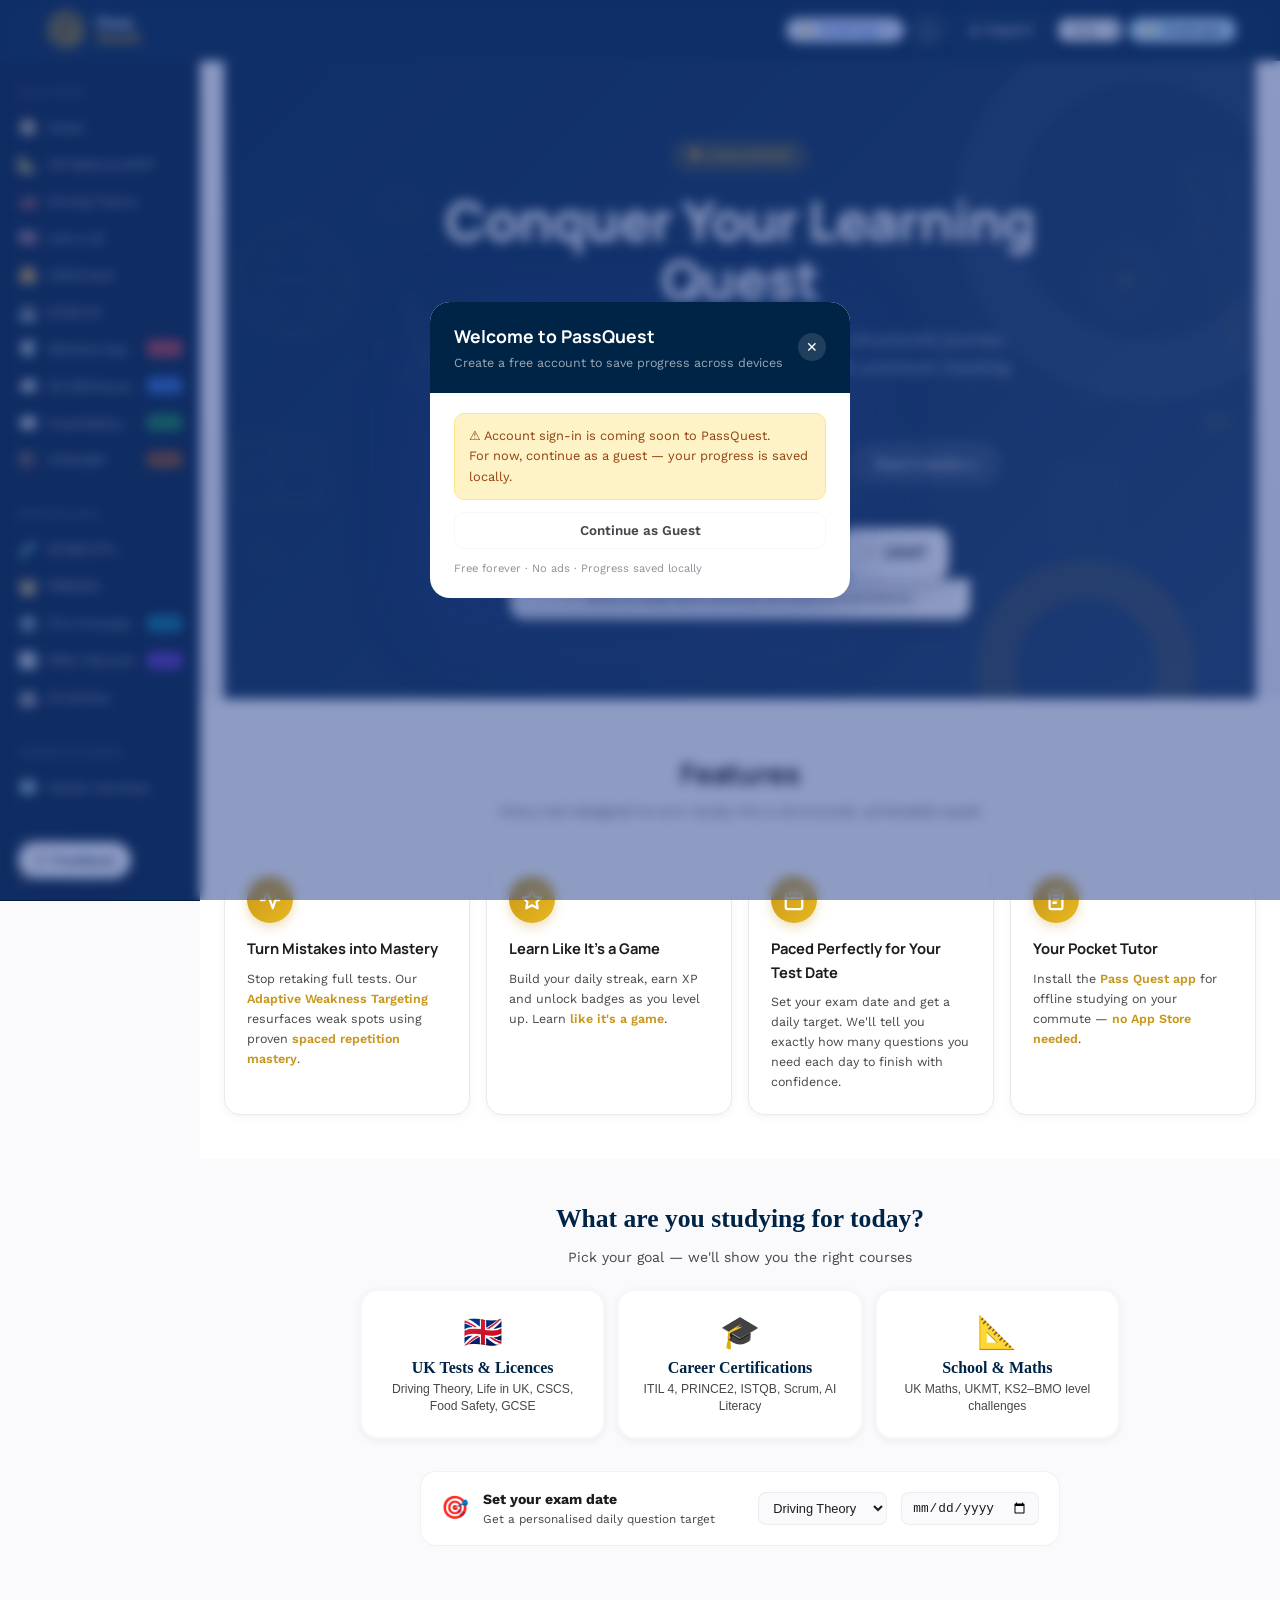
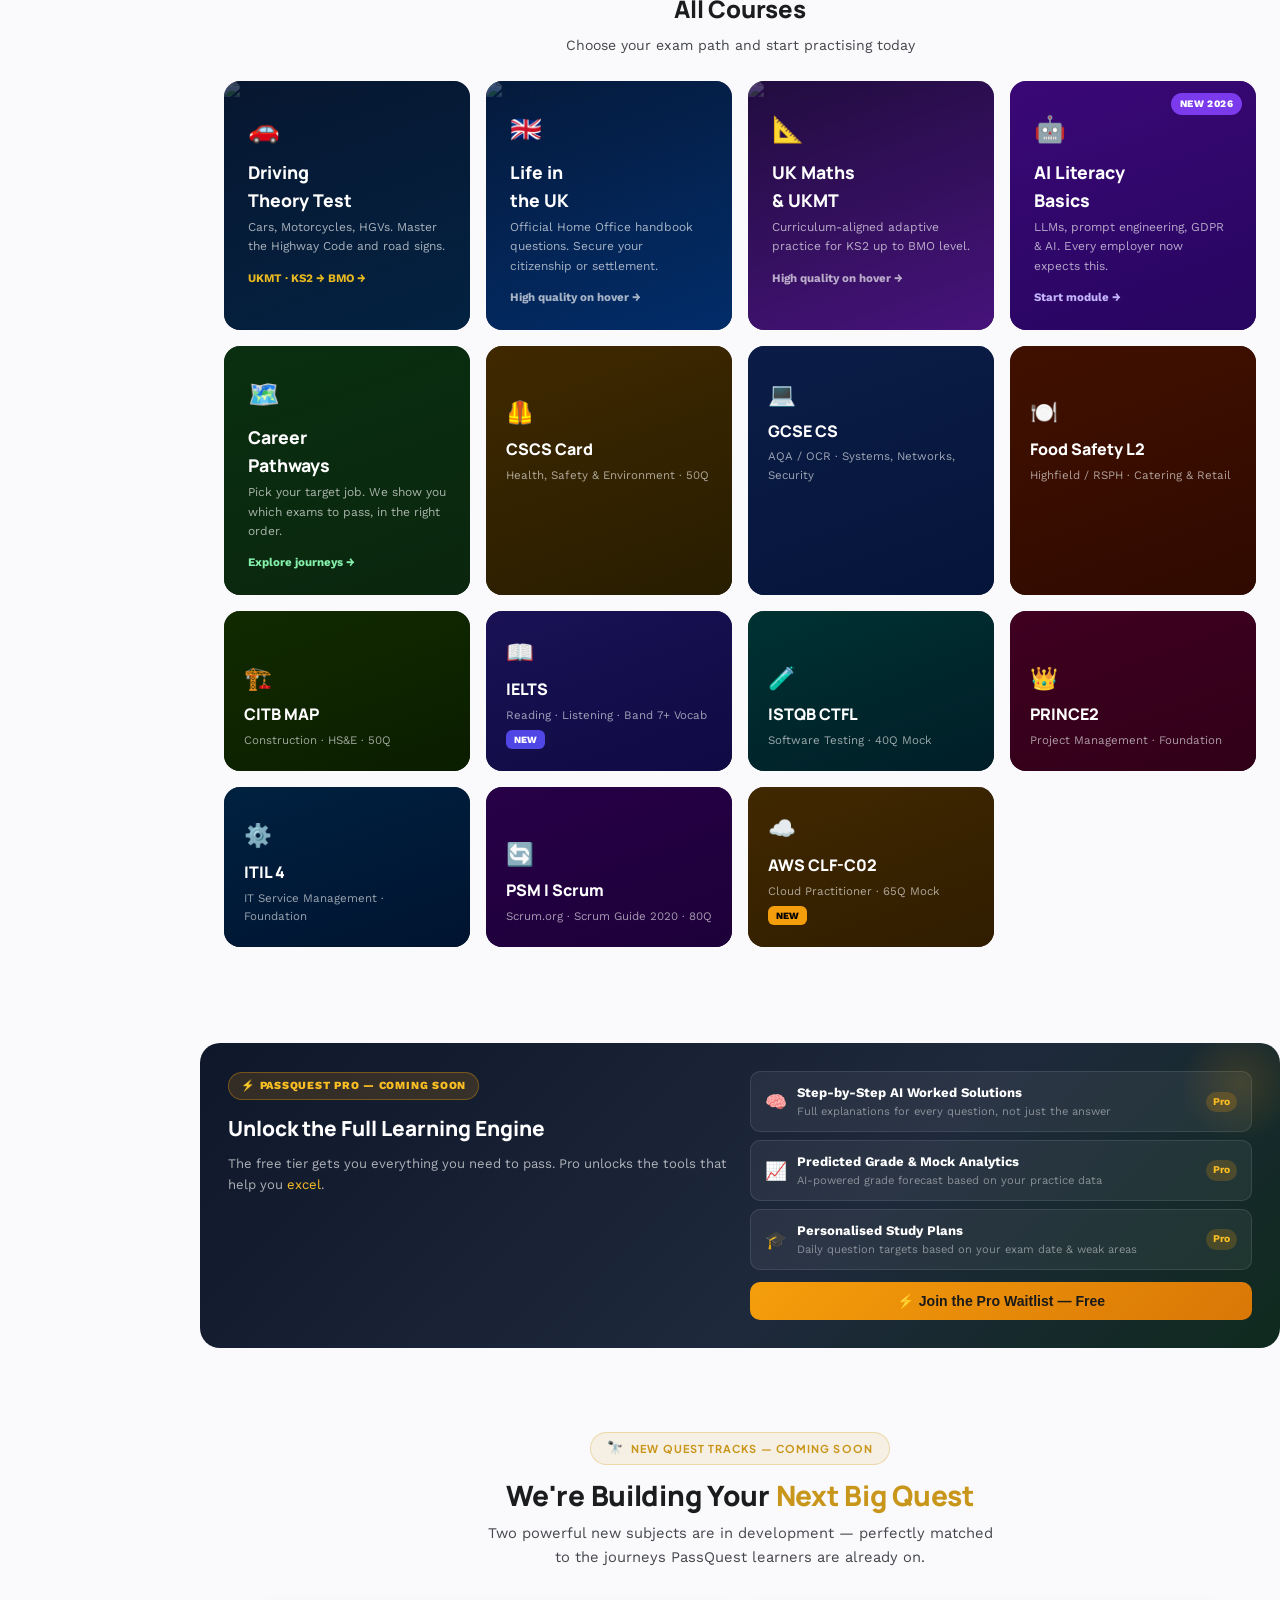
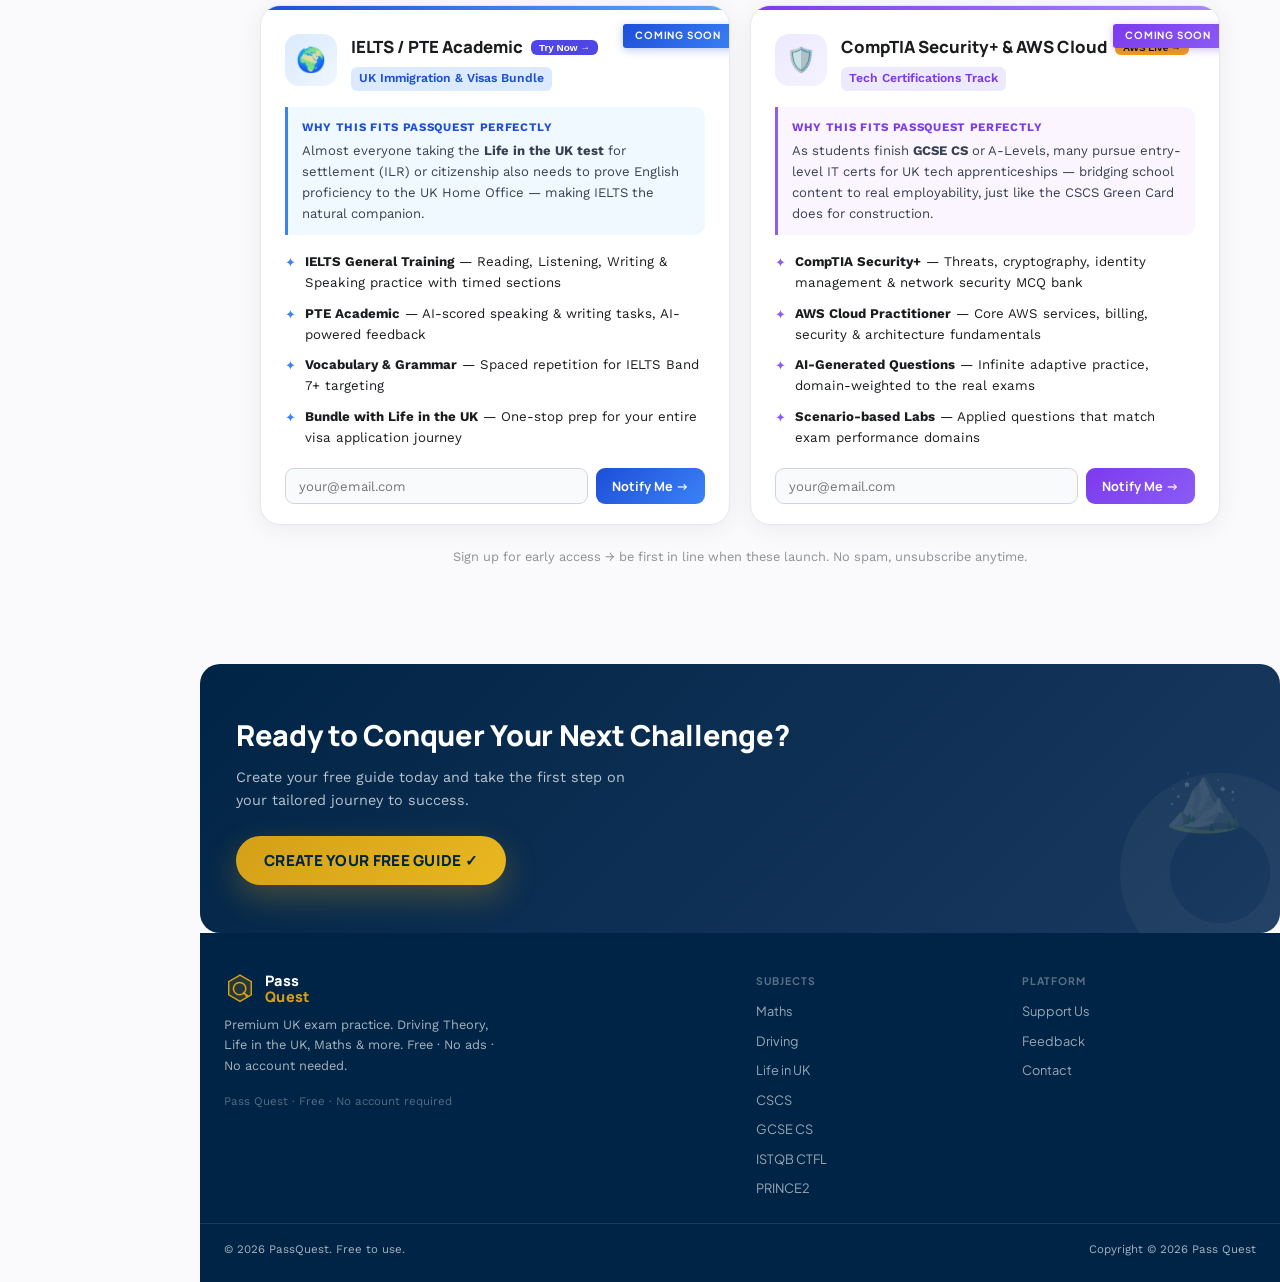
==== commit c9fbeebd: "Add files via upload" ====
--- a/index.html
+++ b/index.html
@@ -217,7 +217,7 @@
   background:var(--gold);
 }
 /* Override per-tab colours — all tabs same gold on this dark nav */
-#tab-home.on,#tab-maths.on,#tab-lituk.on,#tab-driving.on,#tab-cscs.on,#tab-gcse.on,#tab-all.on,#tab-istqb.on,#tab-prince2.on,#tab-foodsafety.on,#tab-itil.on,#tab-ai.on,#tab-citb.on,#tab-psm.on,#tab-sia.on,#tab-az900.on{
+#tab-home.on,#tab-maths.on,#tab-sia.on,#tab-az900.on,#tab-lituk.on,#tab-driving.on,#tab-cscs.on,#tab-gcse.on,#tab-all.on,#tab-istqb.on,#tab-prince2.on,#tab-foodsafety.on,#tab-itil.on,#tab-ai.on,#tab-citb.on,#tab-psm.on{
   color:var(--gold);background:none;
 }
 .nav-right{
@@ -2528,7 +2528,7 @@
 
 </style>
 <script src="https://cdn.jsdelivr.net/npm/@supabase/supabase-js@2/dist/umd/supabase.js"></script>
-<link rel="stylesheet" href="/pq-premium.css">
+
 </head>
 <body>
 <!-- ══ FULL-PAGE BACKGROUND ART (Image 6 inspired: library, compass, marble pillars, hexagons) ══ -->
@@ -2717,6 +2717,16 @@
       <span class="side-tab-icon">💻</span>
       <span class="side-tab-text">GCSE CS</span>
     </button>
+    <button class="side-tab"    id="tab-sia"      onclick="showPage('sia')"        data-page="sia">
+      <span class="side-tab-icon">🛡️</span>
+      <span class="side-tab-text">SIA Door Sup.</span>
+      <span class="side-tab-badge" style="background:#ef4444">NEW</span>
+    </button>
+    <button class="side-tab"    id="tab-az900"    onclick="showPage('az900')"      data-page="az900">
+      <span class="side-tab-icon">☁️</span>
+      <span class="side-tab-text">AZ-900 Azure</span>
+      <span class="side-tab-badge" style="background:#3b82f6">NEW</span>
+    </button>
     <button class="side-tab"    id="tab-foodsafety" onclick="showPage('foodsafety')" data-page="foodsafety">
       <span class="side-tab-icon">🍽️</span>
       <span class="side-tab-text">Food Safety L2</span>
@@ -2748,16 +2758,6 @@
       <span class="side-tab-icon">🔄</span>
       <span class="side-tab-text">PSM I (Scrum)</span>
       <span class="side-tab-badge" style="background:#7c3aed">NEW</span>
-    </button>
-    <button class="side-tab"    id="tab-sia"      onclick="showPage('sia')"         data-page="sia">
-      <span class="side-tab-icon">🛡️</span>
-      <span class="side-tab-text">SIA Door Supervisor</span>
-      <span class="side-tab-badge" style="background:#1d4ed8">NEW</span>
-    </button>
-    <button class="side-tab"    id="tab-az900"    onclick="showPage('az900')"        data-page="az900">
-      <span class="side-tab-icon">☁️</span>
-      <span class="side-tab-text">Microsoft AZ-900</span>
-      <span class="side-tab-badge" style="background:#0284c7">NEW</span>
     </button>
     <button class="side-tab"    id="tab-ai"       onclick="showPage('ailiteracy')"  data-page="ailiteracy">
       <span class="side-tab-icon">🤖</span>
@@ -3519,6 +3519,7 @@
     <div style="font-family:'Manrope',sans-serif;font-size:1.5rem;font-weight:800;color:var(--tx);margin-bottom:6px;letter-spacing:-0.01em">Level Selector</div>
     <div style="font-size:.88rem;color:var(--mu);margin-bottom:20px">Choose your current working level — affects all AI-generated question difficulty.</div>
   </div>
+  <div id="study-heatmap-mount" style="margin-bottom:16px"></div>
   <div class="tier-strip rise d2" id="tier-strip">
     <div class="tier-btn on" data-tier="Explorer" data-age="9"
       style="--tc:var(--t1);--tcb:var(--t1b)" onclick="selectTier(this)">
@@ -6171,182 +6172,6 @@
 </div>
 </div><!-- /gcse-page -->
 
-<!-- ══════════════════════════════════════════════════
-     SIA DOOR SUPERVISOR PAGE
-═══════════════════════════════════════════════════ -->
-<div id="sia-page" class="page">
-<div class="page-wrap" style="max-width:680px;margin:0 auto;padding:16px">
-
-  <div class="dt-hero" style="text-align:center;margin-bottom:22px">
-    <div class="dt-hero-illustration">🛡️</div>
-    <div class="dt-hero-tag" style="background:#dbeafe;color:#1d4ed8;border-color:#93c5fd">🛡 SIA · Door Supervisor Licence</div>
-    <h2 style="margin:10px 0 6px">SIA Door Supervisor Practice</h2>
-    <p style="max-width:480px;margin:0 auto 16px">Practice for the SIA Level 2 Door Supervisor Award — the qualification required for a UK door supervisor licence.</p>
-    <div style="display:inline-flex;gap:16px;flex-wrap:wrap;justify-content:center;font-size:.8rem;color:var(--mu)">
-      <span>✅ 3 Core Modules</span><span>✅ SIA-Aligned Content</span><span>✅ Full Mock Test</span>
-    </div>
-  </div>
-
-  <div style="display:flex;flex-direction:column;gap:12px;margin-bottom:22px">
-
-    <!-- Module 1 -->
-    <div style="background:#fff;border:1px solid var(--bdr);border-left:3px solid #1d4ed8;border-radius:14px;overflow:hidden;box-shadow:0 1px 4px rgba(15,23,42,.05)">
-      <div style="display:flex;align-items:center;justify-content:space-between;padding:16px 18px">
-        <div style="display:flex;align-items:center;gap:12px">
-          <div style="width:40px;height:40px;border-radius:10px;background:#dbeafe;display:flex;align-items:center;justify-content:center;font-size:1.3rem">⚖️</div>
-          <div>
-            <div style="font-weight:700;font-size:.95rem;color:var(--tx)">Private Security Industry</div>
-            <div style="font-size:.78rem;color:var(--mu)">SIA Act, licensing law, powers of arrest</div>
-          </div>
-        </div>
-        <button class="btn btn-navy btn-sm" onclick="startQuiz('SIA: Private Security Industry','SIA Door Supervisor questions on Private Security Industry. Focus: SIA Act 2001, licence requirements, powers of citizen arrest, use of force legislation (Criminal Law Act 1967), trespass law, data protection, equality and diversity, professional standards. All strict MCQ with 4 options and one correct answer.',10)" style="font-size:.78rem;padding:7px 14px;white-space:nowrap">Practice →</button>
-      </div>
-    </div>
-
-    <!-- Module 2 -->
-    <div style="background:#fff;border:1px solid var(--bdr);border-left:3px solid #7c3aed;border-radius:14px;overflow:hidden;box-shadow:0 1px 4px rgba(15,23,42,.05)">
-      <div style="display:flex;align-items:center;justify-content:space-between;padding:16px 18px">
-        <div style="display:flex;align-items:center;gap:12px">
-          <div style="width:40px;height:40px;border-radius:10px;background:#ede9fe;display:flex;align-items:center;justify-content:center;font-size:1.3rem">🗣️</div>
-          <div>
-            <div style="font-weight:700;font-size:.95rem;color:var(--tx)">Conflict Management</div>
-            <div style="font-size:.78rem;color:var(--mu)">De-escalation, communication, incident recording</div>
-          </div>
-        </div>
-        <button class="btn btn-navy btn-sm" onclick="startQuiz('SIA: Conflict Management','SIA Door Supervisor questions on Conflict Management. Focus: communication skills, de-escalation techniques, recognising warning signs of aggression, managing conflict without force, cultural awareness, post-incident management, CCTV and incident recording, radio communications. All strict MCQ with 4 options and one correct answer.',10)" style="font-size:.78rem;padding:7px 14px;white-space:nowrap">Practice →</button>
-      </div>
-    </div>
-
-    <!-- Module 3 -->
-    <div style="background:#fff;border:1px solid var(--bdr);border-left:3px solid #dc2626;border-radius:14px;overflow:hidden;box-shadow:0 1px 4px rgba(15,23,42,.05)">
-      <div style="display:flex;align-items:center;justify-content:space-between;padding:16px 18px">
-        <div style="display:flex;align-items:center;gap:12px">
-          <div style="width:40px;height:40px;border-radius:10px;background:#fee2e2;display:flex;align-items:center;justify-content:center;font-size:1.3rem">🤝</div>
-          <div>
-            <div style="font-weight:700;font-size:.95rem;color:var(--tx)">Physical Intervention</div>
-            <div style="font-size:.78rem;color:var(--mu)">Use of force, restraint law, safety principles</div>
-          </div>
-        </div>
-        <button class="btn btn-navy btn-sm" onclick="startQuiz('SIA: Physical Intervention','SIA Door Supervisor questions on Physical Intervention. Focus: legal justification for use of force (proportional, necessary, reasonable), minimum force principle, positional asphyxia risks, handcuffing law, searching persons legally, medical emergencies during restraint, duty of care, accountability. All strict MCQ with 4 options and one correct answer.',10)" style="font-size:.78rem;padding:7px 14px;white-space:nowrap">Practice →</button>
-      </div>
-    </div>
-
-  </div>
-
-  <!-- Full Mock -->
-  <div style="background:linear-gradient(135deg,#1d4ed8,#2563eb);border-radius:14px;padding:20px;text-align:center;margin-bottom:20px">
-    <div style="color:#fff;font-family:'Fraunces',serif;font-weight:700;font-size:1.1rem;margin-bottom:6px">Ready for the Full Mock Test?</div>
-    <div style="color:rgba(255,255,255,.75);font-size:.82rem;margin-bottom:14px">30 questions across all 3 modules — same format as the real SIA assessment</div>
-    <button class="btn btn-gold" onclick="startQuiz('SIA: Full Mock Test','SIA Door Supervisor full mock test. Generate 30 questions covering ALL modules: Private Security Industry (SIA Act 2001, licensing, powers of arrest, use of force legislation, trespass law), Conflict Management (de-escalation, communication, incident recording, CCTV), Physical Intervention (proportional force, restraint law, positional asphyxia, duty of care). Mix 10 questions per module. All strict MCQ with 4 options and one correct answer.',30)" style="font-weight:800">🛡️ Start Full SIA Mock (30 Qs)</button>
-  </div>
-
-  <div style="padding:14px 18px;background:linear-gradient(135deg,#dbeafe,#eff6ff);border:1px solid #93c5fd;border-radius:12px">
-    <div style="font-size:.72rem;font-weight:700;text-transform:uppercase;letter-spacing:.06em;color:#1d4ed8;margin-bottom:8px">🔗 Official SIA Resources</div>
-    <a href="https://www.sia.homeoffice.gov.uk/Pages/licensing-door-supervisor.aspx" target="_blank" rel="noopener"
-       style="display:flex;align-items:center;gap:10px;padding:10px 14px;background:#fff;border-radius:9px;border:1px solid #93c5fd;text-decoration:none;font-size:.84rem;font-weight:600;color:#1d4ed8">
-      <span>📋</span><div><div>Apply for Your SIA Licence</div><div style="font-size:.73rem;font-weight:400;color:#64748b">sia.homeoffice.gov.uk — official application</div></div>
-      <span style="margin-left:auto;color:#94a3b8">↗</span>
-    </a>
-  </div>
-
-</div>
-</div><!-- /sia-page -->
-
-<!-- ══════════════════════════════════════════════════
-     MICROSOFT AZ-900 PAGE
-═══════════════════════════════════════════════════ -->
-<div id="az900-page" class="page">
-<div class="page-wrap" style="max-width:680px;margin:0 auto;padding:16px">
-
-  <div class="dt-hero" style="text-align:center;margin-bottom:22px;background:linear-gradient(135deg,#0f172a 0%,#0c2461 50%,#0e1f40 100%)">
-    <div class="dt-hero-illustration">☁️</div>
-    <div class="dt-hero-tag" style="background:#dbeafe;color:#0284c7;border-color:#7dd3fc">☁ Microsoft Azure · AZ-900</div>
-    <h2 style="margin:10px 0 6px">Azure Fundamentals AZ-900</h2>
-    <p style="max-width:480px;margin:0 auto 16px">Practice for the Microsoft Azure Fundamentals exam — the entry-level cloud certification.</p>
-    <div style="display:inline-flex;gap:16px;flex-wrap:wrap;justify-content:center;font-size:.8rem;color:var(--mu)">
-      <span>✅ 4 Domains</span><span>✅ Microsoft-Aligned</span><span>✅ 40Q Full Mock</span>
-    </div>
-  </div>
-
-  <div style="display:flex;flex-direction:column;gap:12px;margin-bottom:22px">
-
-    <!-- Domain 1 -->
-    <div style="background:#fff;border:1px solid var(--bdr);border-left:3px solid #0284c7;border-radius:14px;overflow:hidden;box-shadow:0 1px 4px rgba(15,23,42,.05)">
-      <div style="display:flex;align-items:center;justify-content:space-between;padding:16px 18px">
-        <div style="display:flex;align-items:center;gap:12px">
-          <div style="width:40px;height:40px;border-radius:10px;background:#e0f2fe;display:flex;align-items:center;justify-content:center;font-size:1.3rem">☁️</div>
-          <div>
-            <div style="font-weight:700;font-size:.95rem;color:var(--tx)">Cloud Concepts</div>
-            <div style="font-size:.78rem;color:var(--mu)">IaaS, PaaS, SaaS, CapEx vs OpEx, shared responsibility</div>
-          </div>
-        </div>
-        <button class="btn btn-navy btn-sm" onclick="startQuiz('AZ-900: Cloud Concepts','Microsoft AZ-900 Azure Fundamentals questions on Cloud Concepts. Focus: benefits of cloud (high availability, scalability, elasticity, agility, fault tolerance, disaster recovery), IaaS vs PaaS vs SaaS with examples, public vs private vs hybrid cloud, CapEx vs OpEx, shared responsibility model. All strict MCQ with 4 options and one correct answer.',10)" style="font-size:.78rem;padding:7px 14px;white-space:nowrap">Practice →</button>
-      </div>
-    </div>
-
-    <!-- Domain 2 -->
-    <div style="background:#fff;border:1px solid var(--bdr);border-left:3px solid #0891b2;border-radius:14px;overflow:hidden;box-shadow:0 1px 4px rgba(15,23,42,.05)">
-      <div style="display:flex;align-items:center;justify-content:space-between;padding:16px 18px">
-        <div style="display:flex;align-items:center;gap:12px">
-          <div style="width:40px;height:40px;border-radius:10px;background:#cffafe;display:flex;align-items:center;justify-content:center;font-size:1.3rem">🏗️</div>
-          <div>
-            <div style="font-weight:700;font-size:.95rem;color:var(--tx)">Azure Architecture & Services</div>
-            <div style="font-size:.78rem;color:var(--mu)">Regions, VMs, storage, databases, networking</div>
-          </div>
-        </div>
-        <button class="btn btn-navy btn-sm" onclick="startQuiz('AZ-900: Architecture & Services','Microsoft AZ-900 questions on Azure Architecture and Services. Focus: Azure regions and availability zones, Azure Virtual Machines, Azure App Service, Azure Container Instances, Azure Kubernetes Service, Azure Functions, Azure Storage (Blob, File, Queue, Table), Azure SQL Database, Cosmos DB, Azure Virtual Network, VPN Gateway, ExpressRoute, Azure DNS. All strict MCQ with 4 options and one correct answer.',10)" style="font-size:.78rem;padding:7px 14px;white-space:nowrap">Practice →</button>
-      </div>
-    </div>
-
-    <!-- Domain 3 -->
-    <div style="background:#fff;border:1px solid var(--bdr);border-left:3px solid #0f766e;border-radius:14px;overflow:hidden;box-shadow:0 1px 4px rgba(15,23,42,.05)">
-      <div style="display:flex;align-items:center;justify-content:space-between;padding:16px 18px">
-        <div style="display:flex;align-items:center;gap:12px">
-          <div style="width:40px;height:40px;border-radius:10px;background:#ccfbf1;display:flex;align-items:center;justify-content:center;font-size:1.3rem">🔒</div>
-          <div>
-            <div style="font-weight:700;font-size:.95rem;color:var(--tx)">Security & Compliance</div>
-            <div style="font-size:.78rem;color:var(--mu)">Zero trust, Defender, Key Vault, compliance tools</div>
-          </div>
-        </div>
-        <button class="btn btn-navy btn-sm" onclick="startQuiz('AZ-900: Security & Compliance','Microsoft AZ-900 questions on Security and Compliance. Focus: Zero Trust model, defence in depth, Microsoft Defender for Cloud, Microsoft Entra ID (formerly AAD), RBAC, Azure Key Vault, Azure Firewall, DDoS Protection, compliance frameworks (GDPR, ISO 27001), Microsoft Purview, Trust Centre, Azure Policy. All strict MCQ with 4 options and one correct answer.',10)" style="font-size:.78rem;padding:7px 14px;white-space:nowrap">Practice →</button>
-      </div>
-    </div>
-
-    <!-- Domain 4 -->
-    <div style="background:#fff;border:1px solid var(--bdr);border-left:3px solid #7c3aed;border-radius:14px;overflow:hidden;box-shadow:0 1px 4px rgba(15,23,42,.05)">
-      <div style="display:flex;align-items:center;justify-content:space-between;padding:16px 18px">
-        <div style="display:flex;align-items:center;gap:12px">
-          <div style="width:40px;height:40px;border-radius:10px;background:#ede9fe;display:flex;align-items:center;justify-content:center;font-size:1.3rem">💰</div>
-          <div>
-            <div style="font-weight:700;font-size:.95rem;color:var(--tx)">Pricing & Cost Management</div>
-            <div style="font-size:.78rem;color:var(--mu)">Pricing calculator, Cost Management, SLAs, support plans</div>
-          </div>
-        </div>
-        <button class="btn btn-navy btn-sm" onclick="startQuiz('AZ-900: Pricing & Cost Management','Microsoft AZ-900 questions on Pricing and Cost Management. Focus: Azure pricing calculator vs Total Cost of Ownership (TCO) calculator, factors affecting costs (region, resource type, usage), Azure Cost Management and Billing, Reserved Instances vs pay-as-you-go, Spot VMs, Azure SLA guarantees, composite SLAs, Azure free account, support plans (Basic, Developer, Standard, Professional Direct). All strict MCQ with 4 options and one correct answer.',10)" style="font-size:.78rem;padding:7px 14px;white-space:nowrap">Practice →</button>
-      </div>
-    </div>
-
-  </div>
-
-  <!-- Full Mock -->
-  <div style="background:linear-gradient(135deg,#0284c7,#0369a1);border-radius:14px;padding:20px;text-align:center;margin-bottom:20px">
-    <div style="color:#fff;font-family:'Fraunces',serif;font-weight:700;font-size:1.1rem;margin-bottom:6px">Ready for the Full AZ-900 Mock?</div>
-    <div style="color:rgba(255,255,255,.75);font-size:.82rem;margin-bottom:14px">40 questions across all 4 domains — pass mark 700/1000 (≈70%)</div>
-    <button class="btn btn-gold" onclick="startQuiz('AZ-900: Full Mock Exam','Microsoft AZ-900 Azure Fundamentals full mock exam. Generate 40 questions: 10 per domain. Domain 1 Cloud Concepts (IaaS/PaaS/SaaS, CapEx/OpEx, cloud models, shared responsibility). Domain 2 Architecture and Services (regions, VMs, storage, databases, networking). Domain 3 Security and Compliance (Zero Trust, Defender, Entra ID, RBAC, Key Vault, compliance). Domain 4 Pricing and Cost Management (calculators, cost factors, SLAs, support plans, reserved instances). All strict MCQ with 4 options.',40)" style="font-weight:800">☁️ Start AZ-900 Full Mock (40 Qs)</button>
-  </div>
-
-  <div style="padding:14px 18px;background:linear-gradient(135deg,#e0f2fe,#f0f9ff);border:1px solid #7dd3fc;border-radius:12px">
-    <div style="font-size:.72rem;font-weight:700;text-transform:uppercase;letter-spacing:.06em;color:#0284c7;margin-bottom:8px">🔗 Official Microsoft Resources</div>
-    <a href="https://learn.microsoft.com/en-us/credentials/certifications/azure-fundamentals/" target="_blank" rel="noopener"
-       style="display:flex;align-items:center;gap:10px;padding:10px 14px;background:#fff;border-radius:9px;border:1px solid #7dd3fc;text-decoration:none;font-size:.84rem;font-weight:600;color:#0284c7">
-      <span>📘</span><div><div>AZ-900 Official Certification Page</div><div style="font-size:.73rem;font-weight:400;color:#64748b">learn.microsoft.com — free learning paths</div></div>
-      <span style="margin-left:auto;color:#94a3b8">↗</span>
-    </a>
-  </div>
-
-</div>
-</div><!-- /az900-page -->
-
 <!-- ══════════════════════════════════════════════════════
      FOOD SAFETY LEVEL 2 PAGE (UK-SPECIFIC)
 ══════════════════════════════════════════════════════ -->
@@ -8093,6 +7918,197 @@
 
 
 
+
+<div id="allsubjects-page" class="page">
+<div class="wrap" style="padding-top:8px">
+  <div style="display:flex;align-items:center;justify-content:space-between;flex-wrap:wrap;gap:8px;margin-bottom:14px">
+    <div>
+      <div style="font-family:'Fraunces',serif;font-weight:800;font-size:1.3rem;color:var(--navy);line-height:1.2">Choose a <span style="color:#F59E0B">Subject</span></div>
+      <div style="font-size:.74rem;color:var(--mu);margin-top:2px">AI questions tailored to your level</div>
+    </div>
+    <div style="display:flex;gap:5px;flex-wrap:wrap" id="age-row">
+      <button class="btn btn-ghost btn-sm" data-age="8"  onclick="selectAge(this)" style="font-size:.75rem;padding:5px 10px">7–9</button>
+      <button class="btn btn-ghost btn-sm" data-age="11" onclick="selectAge(this)" style="font-size:.75rem;padding:5px 10px">10–12</button>
+      <button class="btn btn-navy btn-sm" data-age="14"  onclick="selectAge(this)" style="font-size:.75rem;padding:5px 10px">13–15</button>
+      <button class="btn btn-ghost btn-sm" data-age="17" onclick="selectAge(this)" style="font-size:.75rem;padding:5px 10px">16–18</button>
+    </div>
+  </div>
+
+  <div style="display:grid;grid-template-columns:repeat(auto-fill,minmax(220px,1fr));gap:12px">
+    <div class="card" style="padding:18px;cursor:pointer;transition:all .18s" onmouseenter="this.style.transform='translateY(-2px)'" onmouseleave="this.style.transform=''" onclick="startQuiz('Mathematics','All maths topics',10)">
+      <div style="font-size:1.8rem;margin-bottom:8px"></div>
+      <div style="font-family:'Manrope',sans-serif;font-weight:700;color:var(--navy);margin-bottom:4px">Mathematics</div>
+      <div style="font-size:.75rem;color:var(--mu)">All maths topics, mixed</div>
+    </div>
+    <div class="card" style="padding:18px;cursor:pointer;transition:all .18s" onmouseenter="this.style.transform='translateY(-2px)'" onmouseleave="this.style.transform=''" onclick="startQuiz('Science','Physics, Chemistry, Biology',10)">
+      <div style="font-size:1.8rem;margin-bottom:8px">⚗️</div>
+      <div style="font-family:'Manrope',sans-serif;font-weight:700;color:var(--navy);margin-bottom:4px">Science</div>
+      <div style="font-size:.75rem;color:var(--mu)">Physics, Chemistry, Biology</div>
+    </div>
+    <div class="card" style="padding:18px;cursor:pointer;transition:all .18s" onmouseenter="this.style.transform='translateY(-2px)'" onmouseleave="this.style.transform=''" onclick="startQuiz('English','Grammar, comprehension, vocabulary',10)">
+      <div style="font-size:1.8rem;margin-bottom:8px"></div>
+      <div style="font-family:'Manrope',sans-serif;font-weight:700;color:var(--navy);margin-bottom:4px">English</div>
+      <div style="font-size:.75rem;color:var(--mu)">Grammar, comprehension, vocabulary</div>
+    </div>
+    <div class="card" style="padding:18px;cursor:pointer;transition:all .18s" onmouseenter="this.style.transform='translateY(-2px)'" onmouseleave="this.style.transform=''" onclick="startQuiz('General Knowledge','History, geography, culture, current affairs',10)">
+      <div style="font-size:1.8rem;margin-bottom:8px"></div>
+      <div style="font-family:'Manrope',sans-serif;font-weight:700;color:var(--navy);margin-bottom:4px">General Knowledge</div>
+      <div style="font-size:.75rem;color:var(--mu)">History, geography, culture</div>
+    </div>
+    <div class="card" style="padding:18px;cursor:pointer;transition:all .18s" onmouseenter="this.style.transform='translateY(-2px)'" onmouseleave="this.style.transform=''" onclick="startQuiz('Computer Science','Algorithms, programming, data, networks',10)">
+      <div style="font-size:1.8rem;margin-bottom:8px"></div>
+      <div style="font-family:'Manrope',sans-serif;font-weight:700;color:var(--navy);margin-bottom:4px">Computer Science</div>
+      <div style="font-size:.75rem;color:var(--mu)">Algorithms, programming, networks</div>
+    </div>
+    <div class="card" style="padding:18px;cursor:pointer;transition:all .18s" onmouseenter="this.style.transform='translateY(-2px)'" onmouseleave="this.style.transform=''" onclick="startQuiz('Logical Reasoning','Deduction, patterns, critical thinking',10)">
+      <div style="font-size:1.8rem;margin-bottom:8px"></div>
+      <div style="font-family:'Manrope',sans-serif;font-weight:700;color:var(--navy);margin-bottom:4px">Logical Reasoning</div>
+      <div style="font-size:.75rem;color:var(--mu)">Deduction, patterns, thinking</div>
+    </div>
+    <div class="card" style="padding:18px;cursor:pointer;transition:all .18s" onmouseenter="this.style.transform='translateY(-2px)'" onmouseleave="this.style.transform=''" onclick="startQuiz('Riddles','Creative riddles and brain teasers',10)">
+      <div style="font-size:1.8rem;margin-bottom:8px"></div>
+      <div style="font-family:'Manrope',sans-serif;font-weight:700;color:var(--navy);margin-bottom:4px">Riddles</div>
+      <div style="font-size:.75rem;color:var(--mu)">Creative riddles and brain teasers</div>
+    </div>
+    <div class="card" style="padding:18px;cursor:pointer;transition:all .18s;background:linear-gradient(135deg,#fffbeb,#fef3c7);border-color:#fde68a" onmouseenter="this.style.transform='translateY(-2px)'" onmouseleave="this.style.transform=''" onclick="startQuiz('Achievers Challenge','Olympiad-level cross-subject challenge questions',10)">
+      <div style="font-size:1.8rem;margin-bottom:8px"></div>
+      <div style="font-family:'Manrope',sans-serif;font-weight:700;color:var(--navy);margin-bottom:4px">Achievers Challenge</div>
+      <div style="font-size:.75rem;color:var(--mu)">Olympiad-hard, mixed subjects</div>
+    </div>
+  </div>
+
+
+
+
+
+</div>
+</div>
+
+</div><!-- /allsubjects-page -->
+
+<div id="sia-page" class="page">
+<div class="page-wrap" style="max-width:680px;margin:0 auto;padding:16px">
+  <nav aria-label="Breadcrumb" style="display:flex;align-items:center;gap:4px;font-size:.74rem;margin-bottom:12px">
+    <span style="color:var(--navy);font-weight:600;padding:2px 7px;border-radius:5px;background:var(--sur2);border:1px solid var(--bdr);cursor:pointer" onclick="goHome()">🏠 Home</span>
+    <span style="color:var(--lite)">&rsaquo;</span>
+    <span style="color:var(--mu);padding:2px 7px">SIA Door Supervisor</span>
+  </nav>
+  <div class="dt-hero" style="margin-bottom:22px">
+    <div class="dt-hero-illustration">🛡️</div>
+    <div class="dt-hero-tag" style="background:#fef3c7;color:#92400e;border-color:#fcd34d">🛡️ SIA · Door Supervisor Licence</div>
+    <h2 style="margin:10px 0 6px">SIA Door Supervisor Practice</h2>
+    <p style="max-width:500px;margin:0 auto 16px">Practice for the SIA Door Supervisor licence exam covering all 3 core modules.</p>
+    <div style="display:inline-flex;gap:16px;flex-wrap:wrap;justify-content:center;font-size:.8rem;color:var(--mu)">
+      <span>✅ 3 Core Modules</span><span>✅ Strict MCQ Format</span><span>✅ AI-Powered Questions</span>
+    </div>
+  </div>
+  <div style="display:flex;flex-direction:column;gap:12px;margin-bottom:24px">
+    <div style="background:var(--sur);border:1px solid var(--bdr);border-left:3px solid #ef4444;border-radius:14px;overflow:hidden">
+      <div style="display:flex;align-items:center;justify-content:space-between;padding:16px 18px">
+        <div style="display:flex;align-items:center;gap:12px">
+          <div style="width:40px;height:40px;border-radius:10px;background:#fee2e2;display:flex;align-items:center;justify-content:center;font-size:1.3rem">⚖️</div>
+          <div><div style="font-weight:700;font-size:.95rem;color:var(--tx)">Private Security Industry</div>
+          <div style="font-size:.78rem;color:var(--mu)">Legislation, licensing, legal powers</div></div>
+        </div>
+        <button class="btn btn-navy btn-sm" onclick="startQuiz('SIA: Private Security Industry','SIA Door Supervisor exam questions on Private Security Industry. Focus: Private Security Industry Act 2001, SIA licensing requirements, licence categories (door supervisor, security guard, CCTV, close protection), legal powers of a door supervisor vs police powers, use of reasonable force, trespass law, breach of peace, arrest powers (citizen arrest), licensing conditions, criminal record checks. All questions strict MCQ with 4 options.',10)">Practice →</button>
+      </div>
+    </div>
+    <div style="background:var(--sur);border:1px solid var(--bdr);border-left:3px solid #f59e0b;border-radius:14px;overflow:hidden">
+      <div style="display:flex;align-items:center;justify-content:space-between;padding:16px 18px">
+        <div style="display:flex;align-items:center;gap:12px">
+          <div style="width:40px;height:40px;border-radius:10px;background:#fef3c7;display:flex;align-items:center;justify-content:center;font-size:1.3rem">🤝</div>
+          <div><div style="font-weight:700;font-size:.95rem;color:var(--tx)">Conflict Management</div>
+          <div style="font-size:.78rem;color:var(--mu)">De-escalation, communication, incident management</div></div>
+        </div>
+        <button class="btn btn-navy btn-sm" onclick="startQuiz('SIA: Conflict Management','SIA Door Supervisor exam questions on Conflict Management. Focus: conflict avoidance and de-escalation, communication skills (verbal and non-verbal), recognising warning signs of aggression, dynamic risk assessment, post-incident procedures, reporting and recording incidents, dealing with intoxicated persons, working with police, CCTV evidence, conflict resolution models. All questions strict MCQ with 4 options.',10)">Practice →</button>
+      </div>
+    </div>
+    <div style="background:var(--sur);border:1px solid var(--bdr);border-left:3px solid #8b5cf6;border-radius:14px;overflow:hidden">
+      <div style="display:flex;align-items:center;justify-content:space-between;padding:16px 18px">
+        <div style="display:flex;align-items:center;gap:12px">
+          <div style="width:40px;height:40px;border-radius:10px;background:#ede9fe;display:flex;align-items:center;justify-content:center;font-size:1.3rem">💪</div>
+          <div><div style="font-weight:700;font-size:.95rem;color:var(--tx)">Physical Intervention</div>
+          <div style="font-size:.78rem;color:var(--mu)">Use of force, restraint, search procedures</div></div>
+        </div>
+        <button class="btn btn-navy btn-sm" onclick="startQuiz('SIA: Physical Intervention','SIA Door Supervisor exam questions on Physical Intervention. Focus: use of reasonable force (legal framework), proportionality and necessity, common law and statute law on force, restraint techniques (theoretical), positional asphyxia risks, searching persons (legal authority, procedure, gender considerations), seizure of items, handcuffing (theory), duty of care, after-force procedures. All questions strict MCQ with 4 options.',10)">Practice →</button>
+      </div>
+    </div>
+  </div>
+  <div style="background:linear-gradient(135deg,#1E3A8A,#1e40af);border-radius:14px;padding:20px;text-align:center;margin-bottom:20px">
+    <div style="color:#fff;font-family:'Fraunces',serif;font-weight:700;font-size:1.1rem;margin-bottom:6px">Ready for the Full Mock Test?</div>
+    <div style="color:rgba(255,255,255,.75);font-size:.82rem;margin-bottom:14px">30 questions across all 3 modules — same format as the real SIA exam</div>
+    <button class="btn btn-gold" onclick="startQuiz('SIA: Full Mock Test','SIA Door Supervisor full mock exam. Generate 30 questions covering ALL modules: Private Security Industry (legislation, SIA Act 2001, licensing, legal powers, arrest, trespass), Conflict Management (de-escalation, communication, risk assessment, post-incident), Physical Intervention (use of force, proportionality, searching, duty of care). Mix 10 questions per module. All strict MCQ with 4 options.',30)" style="font-weight:800">🛡️ Start Full SIA Mock (30 Qs)</button>
+  </div>
+</div>
+</div><!-- /sia-page -->
+
+
+<div id="az900-page" class="page">
+<div class="page-wrap" style="max-width:680px;margin:0 auto;padding:16px">
+  <nav aria-label="Breadcrumb" style="display:flex;align-items:center;gap:4px;font-size:.74rem;margin-bottom:12px">
+    <span style="color:var(--navy);font-weight:600;padding:2px 7px;border-radius:5px;background:var(--sur2);border:1px solid var(--bdr);cursor:pointer" onclick="goHome()">🏠 Home</span>
+    <span style="color:var(--lite)">&rsaquo;</span>
+    <span style="color:var(--mu);padding:2px 7px">AZ-900 Azure Fundamentals</span>
+  </nav>
+  <div class="dt-hero" style="text-align:center;margin-bottom:24px">
+    <div class="dt-hero-illustration">☁️</div>
+    <div class="dt-hero-tag" style="background:#dbeafe;color:#1e40af;border-color:#93c5fd">☁️ Microsoft Azure · AZ-900 Fundamentals</div>
+    <h2 style="margin:10px 0 6px">AZ-900 Azure Fundamentals</h2>
+    <p style="max-width:500px;margin:0 auto 16px">Practice for the Microsoft Azure AZ-900 certification. All 4 exam domains covered.</p>
+    <div style="display:inline-flex;gap:16px;flex-wrap:wrap;justify-content:center;font-size:.8rem;color:var(--mu)">
+      <span>✅ 4 Exam Domains</span><span>✅ MCQ Format</span><span>✅ Microsoft Aligned</span>
+    </div>
+  </div>
+  <div style="display:flex;flex-direction:column;gap:12px;margin-bottom:24px">
+    <div style="background:var(--sur);border:1px solid var(--bdr);border-left:3px solid #3b82f6;border-radius:14px;overflow:hidden">
+      <div style="display:flex;align-items:center;justify-content:space-between;padding:16px 18px">
+        <div style="display:flex;align-items:center;gap:12px">
+          <div style="width:40px;height:40px;border-radius:10px;background:#dbeafe;display:flex;align-items:center;justify-content:center;font-size:1.3rem">☁️</div>
+          <div><div style="font-weight:700;font-size:.95rem;color:var(--tx)">Cloud Concepts</div>
+          <div style="font-size:.78rem;color:var(--mu)">IaaS, PaaS, SaaS, CapEx vs OpEx, cloud models</div></div>
+        </div>
+        <button class="btn btn-navy btn-sm" onclick="startQuiz('AZ-900: Cloud Concepts','AZ-900 Microsoft Azure Fundamentals questions on Cloud Concepts. Focus: benefits of cloud (high availability, scalability, elasticity, agility, disaster recovery), cloud service models (IaaS, PaaS, SaaS with examples), cloud deployment models (public, private, hybrid), CapEx vs OpEx, consumption-based model, shared responsibility model. All strict MCQ with 4 options.',10)">Practice →</button>
+      </div>
+    </div>
+    <div style="background:var(--sur);border:1px solid var(--bdr);border-left:3px solid #10b981;border-radius:14px;overflow:hidden">
+      <div style="display:flex;align-items:center;justify-content:space-between;padding:16px 18px">
+        <div style="display:flex;align-items:center;gap:12px">
+          <div style="width:40px;height:40px;border-radius:10px;background:#dcfce7;display:flex;align-items:center;justify-content:center;font-size:1.3rem">🏗️</div>
+          <div><div style="font-weight:700;font-size:.95rem;color:var(--tx)">Azure Architecture</div>
+          <div style="font-size:.78rem;color:var(--mu)">Regions, availability zones, resource groups, subscriptions</div></div>
+        </div>
+        <button class="btn btn-navy btn-sm" onclick="startQuiz('AZ-900: Azure Architecture','AZ-900 Microsoft Azure Fundamentals questions on Azure Architecture and Services. Focus: Azure regions and region pairs, availability zones, resource groups, subscriptions, management groups, Azure Resource Manager (ARM), core compute services (VMs, App Service, Azure Functions, Containers, AKS), core storage services (Blob, Files, Queues, Tables, Disks), core networking (VNet, VPN Gateway, ExpressRoute, Load Balancer, CDN). All strict MCQ with 4 options.',10)">Practice →</button>
+      </div>
+    </div>
+    <div style="background:var(--sur);border:1px solid var(--bdr);border-left:3px solid #ef4444;border-radius:14px;overflow:hidden">
+      <div style="display:flex;align-items:center;justify-content:space-between;padding:16px 18px">
+        <div style="display:flex;align-items:center;gap:12px">
+          <div style="width:40px;height:40px;border-radius:10px;background:#fee2e2;display:flex;align-items:center;justify-content:center;font-size:1.3rem">🔒</div>
+          <div><div style="font-weight:700;font-size:.95rem;color:var(--tx)">Security & Compliance</div>
+          <div style="font-size:.78rem;color:var(--mu)">Azure AD, RBAC, Zero Trust, Microsoft Defender</div></div>
+        </div>
+        <button class="btn btn-navy btn-sm" onclick="startQuiz('AZ-900: Security & Compliance','AZ-900 Microsoft Azure Fundamentals questions on Security, Compliance and Identity. Focus: Azure Active Directory (Azure AD/Entra ID), authentication vs authorisation, MFA, Conditional Access, RBAC, Zero Trust model, defence in depth, Azure Defender/Microsoft Defender for Cloud, Azure Sentinel, Azure Key Vault, Azure Policy, Blueprints, Compliance Manager, Trust Center, GDPR, ISO 27001. All strict MCQ with 4 options.',10)">Practice →</button>
+      </div>
+    </div>
+    <div style="background:var(--sur);border:1px solid var(--bdr);border-left:3px solid #f59e0b;border-radius:14px;overflow:hidden">
+      <div style="display:flex;align-items:center;justify-content:space-between;padding:16px 18px">
+        <div style="display:flex;align-items:center;gap:12px">
+          <div style="width:40px;height:40px;border-radius:10px;background:#fef3c7;display:flex;align-items:center;justify-content:center;font-size:1.3rem">💰</div>
+          <div><div style="font-weight:700;font-size:.95rem;color:var(--tx)">Pricing & SLAs</div>
+          <div style="font-size:.78rem;color:var(--mu)">Cost management, TCO, SLAs, Azure support plans</div></div>
+        </div>
+        <button class="btn btn-navy btn-sm" onclick="startQuiz('AZ-900: Pricing & SLAs','AZ-900 Microsoft Azure Fundamentals questions on Cost Management, SLAs and Service Lifecycles. Focus: factors affecting Azure costs (resource type, usage, region, bandwidth), Azure Pricing Calculator, Total Cost of Ownership (TCO) Calculator, Azure Cost Management tool, ways to reduce costs (reserved instances, spot VMs, hybrid benefit), SLA concepts (uptime percentages, composite SLAs), Azure support plans (Basic, Developer, Standard, Professional Direct), service lifecycle (preview vs GA). All strict MCQ with 4 options.',10)">Practice →</button>
+      </div>
+    </div>
+  </div>
+  <div style="background:linear-gradient(135deg,#1e3a8a,#1e40af);border-radius:14px;padding:20px;text-align:center;margin-bottom:20px">
+    <div style="color:#fff;font-family:'Fraunces',serif;font-weight:700;font-size:1.1rem;margin-bottom:6px">Ready for the Full Mock Exam?</div>
+    <div style="color:rgba(255,255,255,.75);font-size:.82rem;margin-bottom:14px">40 questions across all 4 domains — Microsoft AZ-900 format</div>
+    <button class="btn btn-gold" onclick="startQuiz('AZ-900: Full Mock Exam','Microsoft AZ-900 Azure Fundamentals full mock exam. Generate 40 questions covering ALL domains: Cloud Concepts (IaaS/PaaS/SaaS, cloud models, CapEx/OpEx, shared responsibility), Azure Architecture (regions, availability zones, resource groups, compute/storage/networking services), Security & Compliance (Azure AD, RBAC, Zero Trust, Defender, Key Vault, compliance), Pricing & SLAs (cost factors, calculators, TCO, support plans, SLAs, lifecycle). Mix 10 questions per domain. All strict MCQ with 4 options.',40)" style="font-weight:800">☁️ Start Full AZ-900 Mock (40 Qs)</button>
+  </div>
+</div>
+</div><!-- /az900-page -->
+
 </div><!-- /app (main content) -->
 </div><!-- /app-shell -->
 
@@ -8503,10 +8519,10 @@
     driving:'tab-driving', lituk:'tab-lituk',
     cscs:'tab-cscs', gcse:'tab-gcse', allsubjects:'tab-all', istqb:'tab-istqb', prince2:'tab-prince2',
     ailiteracy:'tab-ai', pathways:'tab-pathway-driver',
+    sia:'tab-sia', az900:'tab-az900',
     foodsafety:'tab-foodsafety', itil:'tab-itil',
     citb:'tab-citb', psm:'tab-psm',
-    ielts:'tab-ielts', aws:'tab-aws',
-    sia:'tab-sia', az900:'tab-az900'
+    ielts:'tab-ielts', aws:'tab-aws'
   };
   const activeTab = document.getElementById(tabMap[name]);
   if (activeTab) activeTab.classList.add('on');
@@ -9386,7 +9402,6 @@
   checkCareerBadges();
   // Weakness Tracker: show specialized banner if this was a review session
   renderErrorLogResultsBanner(score, total);
-  renderCategoryRadar();
 
   // Share card: show if score >= 75%
   const shareSection = document.getElementById('share-card-section');
@@ -9439,181 +9454,6 @@
     document.body.style.overflow = '';
   }
 });
-
-// ═══════════════════════════════════════════════════════════
-// STUDY HEATMAP — GitHub-style 16-week activity grid
-// ═══════════════════════════════════════════════════════════
-function renderStudyHeatmap() {
-  var mount = document.getElementById('study-heatmap-mount');
-  if (!mount) return;
-
-  var sessions = JSON.parse(localStorage.getItem('gq_sessions') || '[]');
-  if (!sessions.length) { mount.innerHTML = ''; return; }
-
-  // Build date → count map
-  var countMap = {};
-  sessions.forEach(function(s) {
-    var d = (s.date || new Date().toISOString()).slice(0, 10);
-    countMap[d] = (countMap[d] || 0) + (s.total || 10);
-  });
-
-  // Generate 16 weeks of dates ending today
-  var today = new Date();
-  today.setHours(0, 0, 0, 0);
-  var weeks = 16;
-  var totalDays = weeks * 7;
-
-  // Start from Sunday of 16 weeks ago
-  var start = new Date(today);
-  start.setDate(start.getDate() - totalDays + 1);
-  // Align to Sunday
-  start.setDate(start.getDate() - start.getDay());
-
-  var days = [];
-  for (var i = 0; i < totalDays; i++) {
-    var d = new Date(start);
-    d.setDate(start.getDate() + i);
-    var key = d.toISOString().slice(0, 10);
-    days.push({ date: key, count: countMap[key] || 0, day: d.getDay() });
-  }
-
-  // Color levels
-  function levelColor(count) {
-    if (count === 0)   return 'var(--bdr2)';
-    if (count < 10)   return '#bbf7d0';
-    if (count < 30)   return '#4ade80';
-    if (count < 60)   return '#16a34a';
-    return '#14532d';
-  }
-  function levelColorDark(count) {
-    if (count === 0)   return '#252a45';
-    if (count < 10)   return '#052e16';
-    if (count < 30)   return '#064e3b';
-    if (count < 60)   return '#15803d';
-    return '#22c55e';
-  }
-
-  var isDark = document.documentElement.getAttribute('data-theme') === 'dark';
-  var colorFn = isDark ? levelColorDark : levelColor;
-
-  // Build SVG grid — 7 rows (days), 16 cols (weeks)
-  var cellSize = 13, gap = 2;
-  var w = weeks * (cellSize + gap);
-  var h = 7 * (cellSize + gap);
-
-  var monthLabels = [];
-  var lastMonth = -1;
-  var cells = days.map(function(d, i) {
-    var col = Math.floor(i / 7);
-    var row = i % 7;
-    var x = col * (cellSize + gap);
-    var y = row * (cellSize + gap);
-    // Month label on first occurrence
-    var m = parseInt(d.date.slice(5, 7));
-    var label = '';
-    if (m !== lastMonth && row === 0) {
-      lastMonth = m;
-      var mNames = ['Jan','Feb','Mar','Apr','May','Jun','Jul','Aug','Sep','Oct','Nov','Dec'];
-      label = '<text x="' + x + '" y="-3" font-size="8" fill="var(--mu)">' + mNames[m-1] + '</text>';
-      monthLabels.push(label);
-    }
-    var isoDate = d.date;
-    var tip = d.count > 0 ? d.count + ' Qs on ' + isoDate : isoDate;
-    return '<rect x="' + x + '" y="' + y + '" width="' + cellSize + '" height="' + cellSize + '"'
-      + ' rx="2" fill="' + colorFn(d.count) + '">'
-      + '<title>' + tip + '</title></rect>';
-  });
-
-  // Day labels
-  var dayLabels = ['S','M','T','W','T','F','S'].map(function(label, i) {
-    var y = i * (cellSize + gap) + cellSize - 2;
-    return '<text x="-12" y="' + y + '" font-size="8" fill="var(--mu)" text-anchor="middle">' + label + '</text>';
-  }).join('');
-
-  // Total questions this period
-  var totalQs = days.reduce(function(a, d) { return a + d.count; }, 0);
-  var activeDays = days.filter(function(d) { return d.count > 0; }).length;
-
-  mount.innerHTML =
-    '<div style="background:var(--sur);border:1.5px solid var(--bdr2);border-radius:16px;padding:16px 18px;margin-bottom:16px">'
-    + '<div style="display:flex;align-items:center;justify-content:space-between;margin-bottom:10px;flex-wrap:wrap;gap:6px">'
-    + '<div style="font-size:.72rem;font-weight:700;text-transform:uppercase;letter-spacing:.07em;color:var(--mu)">📅 Study Activity · Last 16 Weeks</div>'
-    + '<div style="display:flex;gap:10px">'
-    + '<span style="font-size:.72rem;color:var(--mu)"><strong style="color:var(--navy)">' + activeDays + '</strong> active days</span>'
-    + '<span style="font-size:.72rem;color:var(--mu)"><strong style="color:var(--navy)">' + totalQs + '</strong> questions</span>'
-    + '</div>'
-    + '</div>'
-    + '<div style="overflow-x:auto;-webkit-overflow-scrolling:touch">'
-    + '<svg width="' + (w + 20) + '" height="' + (h + 18) + '" viewBox="-18 10 ' + (w + 20) + ' ' + (h + 10) + '" xmlns="http://www.w3.org/2000/svg">'
-    + monthLabels.join('')
-    + dayLabels
-    + cells.join('')
-    + '</svg>'
-    + '</div>'
-    + '<div style="display:flex;align-items:center;gap:6px;margin-top:8px;justify-content:flex-end">'
-    + '<span style="font-size:.68rem;color:var(--mu)">Less</span>'
-    + [0, 9, 29, 59, 100].map(function(v) {
-        return '<rect width="11" height="11" rx="2" fill="' + colorFn(v) + '" style="display:inline-block" />';
-      }).join('')
-    + '<span style="font-size:.68rem;color:var(--mu)">More</span>'
-    + '</div>'
-    + '</div>';
-}
-
-
-// ═══════════════════════════════════════════════════════════
-// CATEGORY RADAR — per-category score bars on results page
-// ═══════════════════════════════════════════════════════════
-function renderCategoryRadar() {
-  var mount = document.getElementById('category-radar-mount');
-  if (!mount) return;
-
-  if (!state.questions || !state.questions.length) { mount.innerHTML = ''; return; }
-
-  // Group by category
-  var cats = {};
-  state.questions.forEach(function(q, i) {
-    var cat = q._dtCategory || q.category || (state.topic || 'General').split(':')[0].trim();
-    if (!cats[cat]) cats[cat] = { correct: 0, total: 0, idx: i };
-    cats[cat].total++;
-    if (state.answers[i] && state.answers[i].correct) cats[cat].correct++;
-  });
-
-  var keys = Object.keys(cats);
-  if (keys.length <= 1) { mount.innerHTML = ''; return; } // no point for single category
-
-  var rows = keys.map(function(cat) {
-    var d = cats[cat];
-    var pct = Math.round((d.correct / d.total) * 100);
-    var col = pct >= 75 ? '#22c55e' : pct >= 50 ? '#f59e0b' : '#ef4444';
-    var weak = pct < 70;
-    return { cat: cat, pct: pct, col: col, weak: weak, correct: d.correct, total: d.total };
-  }).sort(function(a, b) { return a.pct - b.pct; }); // weakest first
-
-  var weakCats = rows.filter(function(r) { return r.weak; });
-
-  mount.innerHTML =
-    '<div style="background:var(--sur);border:1.5px solid var(--bdr2);border-radius:16px;padding:16px 18px;margin-bottom:16px">'
-    + '<div style="display:flex;align-items:center;justify-content:space-between;margin-bottom:12px;flex-wrap:wrap;gap:6px">'
-    + '<div style="font-size:.72rem;font-weight:700;text-transform:uppercase;letter-spacing:.07em;color:var(--mu)">📊 Score by Category</div>'
-    + (weakCats.length > 0
-        ? '<button onclick="startQuiz('' + escHtml(weakCats.map(function(r){return r.cat;}).join(' & ')) + '','Focus on your weakest categories from this quiz',10)" '
-          + 'style="font-size:.72rem;padding:4px 12px;border-radius:20px;background:var(--navy);color:#fff;border:none;cursor:pointer;font-weight:700">🎯 Practise Weak Areas →</button>'
-        : '')
-    + '</div>'
-    + rows.map(function(r) {
-        return '<div style="margin-bottom:8px">'
-          + '<div style="display:flex;justify-content:space-between;font-size:.78rem;margin-bottom:3px">'
-          + '<span style="font-weight:600;color:var(--tx)">' + escHtml(r.cat) + '</span>'
-          + '<span style="font-weight:700;color:' + r.col + '">' + r.correct + '/' + r.total + ' · ' + r.pct + '%</span>'
-          + '</div>'
-          + '<div style="height:6px;background:var(--bdr2);border-radius:3px;overflow:hidden">'
-          + '<div style="height:100%;width:' + r.pct + '%;background:' + r.col + ';border-radius:3px;transition:width .6s ease"></div>'
-          + '</div>'
-          + '</div>';
-      }).join('')
-    + '</div>';
-}
 
 // Init
 updateNavTierPill();
@@ -10210,7 +10050,6 @@
       </div>
     </div>
 
-    <div id="study-heatmap-mount" style="margin-bottom:16px"></div>
     <div id="targeted-practice-mount"></div>
     <div id="exam-readiness-mount"></div>
     <div id="exam-countdown-mount"></div>
@@ -11322,7 +11161,6 @@
   renderExamReadiness();
   renderExamCountdown();
   renderRadarChart();
-  renderStudyHeatmap();
 };
 
 // ═══ THEME ════════════════════════════════════════════════
@@ -12933,77 +12771,156 @@
 </script>
 
 
-<div id="allsubjects-page" class="page">
-<div class="wrap" style="padding-top:8px">
-
-  <!-- Compact header + age picker -->
-  <div style="display:flex;align-items:center;justify-content:space-between;flex-wrap:wrap;gap:8px;margin-bottom:14px">
-    <div>
-      <div style="font-family:'Fraunces',serif;font-weight:800;font-size:1.25rem;color:var(--navy);line-height:1.2">Choose a <span style="color:#F59E0B">Subject</span></div>
-      <div style="font-size:.74rem;color:var(--mu);margin-top:2px">AI questions tailored to your level</div>
-    </div>
-    <div style="display:flex;gap:5px;flex-wrap:wrap" id="age-row">
-      <button class="btn btn-ghost btn-sm" data-age="8"  onclick="selectAge(this)" style="font-size:.75rem;padding:5px 10px">7–9</button>
-      <button class="btn btn-ghost btn-sm" data-age="11" onclick="selectAge(this)" style="font-size:.75rem;padding:5px 10px">10–12</button>
-      <button class="btn btn-navy btn-sm" data-age="14"  onclick="selectAge(this)" style="font-size:.75rem;padding:5px 10px">13–15</button>
-      <button class="btn btn-ghost btn-sm" data-age="17" onclick="selectAge(this)" style="font-size:.75rem;padding:5px 10px">16–18</button>
-    </div>
-  </div>
-
-  <div style="display:grid;grid-template-columns:repeat(auto-fill,minmax(220px,1fr));gap:12px">
-    <div class="card" style="padding:18px;cursor:pointer;transition:all .18s" onmouseenter="this.style.transform='translateY(-2px)'" onmouseleave="this.style.transform=''" onclick="startQuiz('Mathematics','All maths topics',10)">
-      <div style="font-size:1.8rem;margin-bottom:8px"></div>
-      <div style="font-family:'Manrope',sans-serif;font-weight:700;color:var(--navy);margin-bottom:4px">Mathematics</div>
-      <div style="font-size:.75rem;color:var(--mu)">All maths topics, mixed</div>
-    </div>
-    <div class="card" style="padding:18px;cursor:pointer;transition:all .18s" onmouseenter="this.style.transform='translateY(-2px)'" onmouseleave="this.style.transform=''" onclick="startQuiz('Science','Physics, Chemistry, Biology',10)">
-      <div style="font-size:1.8rem;margin-bottom:8px">⚗️</div>
-      <div style="font-family:'Manrope',sans-serif;font-weight:700;color:var(--navy);margin-bottom:4px">Science</div>
-      <div style="font-size:.75rem;color:var(--mu)">Physics, Chemistry, Biology</div>
-    </div>
-    <div class="card" style="padding:18px;cursor:pointer;transition:all .18s" onmouseenter="this.style.transform='translateY(-2px)'" onmouseleave="this.style.transform=''" onclick="startQuiz('English','Grammar, comprehension, vocabulary',10)">
-      <div style="font-size:1.8rem;margin-bottom:8px"></div>
-      <div style="font-family:'Manrope',sans-serif;font-weight:700;color:var(--navy);margin-bottom:4px">English</div>
-      <div style="font-size:.75rem;color:var(--mu)">Grammar, comprehension, vocabulary</div>
-    </div>
-    <div class="card" style="padding:18px;cursor:pointer;transition:all .18s" onmouseenter="this.style.transform='translateY(-2px)'" onmouseleave="this.style.transform=''" onclick="startQuiz('General Knowledge','History, geography, culture, current affairs',10)">
-      <div style="font-size:1.8rem;margin-bottom:8px"></div>
-      <div style="font-family:'Manrope',sans-serif;font-weight:700;color:var(--navy);margin-bottom:4px">General Knowledge</div>
-      <div style="font-size:.75rem;color:var(--mu)">History, geography, culture</div>
-    </div>
-    <div class="card" style="padding:18px;cursor:pointer;transition:all .18s" onmouseenter="this.style.transform='translateY(-2px)'" onmouseleave="this.style.transform=''" onclick="startQuiz('Computer Science','Algorithms, programming, data, networks',10)">
-      <div style="font-size:1.8rem;margin-bottom:8px"></div>
-      <div style="font-family:'Manrope',sans-serif;font-weight:700;color:var(--navy);margin-bottom:4px">Computer Science</div>
-      <div style="font-size:.75rem;color:var(--mu)">Algorithms, programming, networks</div>
-    </div>
-    <div class="card" style="padding:18px;cursor:pointer;transition:all .18s" onmouseenter="this.style.transform='translateY(-2px)'" onmouseleave="this.style.transform=''" onclick="startQuiz('Logical Reasoning','Deduction, patterns, critical thinking',10)">
-      <div style="font-size:1.8rem;margin-bottom:8px"></div>
-      <div style="font-family:'Manrope',sans-serif;font-weight:700;color:var(--navy);margin-bottom:4px">Logical Reasoning</div>
-      <div style="font-size:.75rem;color:var(--mu)">Deduction, patterns, thinking</div>
-    </div>
-    <div class="card" style="padding:18px;cursor:pointer;transition:all .18s" onmouseenter="this.style.transform='translateY(-2px)'" onmouseleave="this.style.transform=''" onclick="startQuiz('Riddles','Creative riddles and brain teasers',10)">
-      <div style="font-size:1.8rem;margin-bottom:8px"></div>
-      <div style="font-family:'Manrope',sans-serif;font-weight:700;color:var(--navy);margin-bottom:4px">Riddles</div>
-      <div style="font-size:.75rem;color:var(--mu)">Creative riddles and brain teasers</div>
-    </div>
-    <div class="card" style="padding:18px;cursor:pointer;transition:all .18s;background:linear-gradient(135deg,#fffbeb,#fef3c7);border-color:#fde68a" onmouseenter="this.style.transform='translateY(-2px)'" onmouseleave="this.style.transform=''" onclick="startQuiz('Achievers Challenge','Olympiad-level cross-subject challenge questions',10)">
-      <div style="font-size:1.8rem;margin-bottom:8px"></div>
-      <div style="font-family:'Manrope',sans-serif;font-weight:700;color:var(--navy);margin-bottom:4px">Achievers Challenge</div>
-      <div style="font-size:.75rem;color:var(--mu)">Olympiad-hard, mixed subjects</div>
-    </div>
-  </div>
-
-
-
-
-
-</div>
-</div>
-
-</div><!-- /allsubjects-page -->
-
-</div><!-- /app (main content) -->
-</div><!-- /app-shell -->
-<script src="/pq-premium.js"></script>
+
+
+
+<style>
+/* ── Study Heatmap ────────────────────────────────────── */
+.heatmap-wrap { margin-bottom:8px }
+.heatmap-title { font-size:.7rem;font-weight:700;letter-spacing:.07em;text-transform:uppercase;color:var(--mu);margin-bottom:8px }
+.heatmap-grid { display:flex;gap:3px;flex-wrap:nowrap;overflow-x:auto;padding-bottom:4px }
+.hm-col { display:flex;flex-direction:column;gap:3px }
+.hm-cell { width:11px;height:11px;border-radius:2px;background:var(--bdr2);flex-shrink:0;cursor:default;transition:transform .1s }
+.hm-cell:hover { transform:scale(1.4) }
+.hm-1 { background:#dcfce7 } .hm-2 { background:#86efac } .hm-3 { background:#22c55e } .hm-4 { background:#15803d }
+[data-theme="dark"] .hm-1 { background:#052e16 } [data-theme="dark"] .hm-2 { background:#14532d }
+[data-theme="dark"] .hm-3 { background:#166534 } [data-theme="dark"] .hm-4 { background:#15803d }
+/* ── Category Radar ───────────────────────────────────── */
+.cat-radar-wrap { margin-bottom:16px }
+.cat-radar-title { font-size:.7rem;font-weight:700;letter-spacing:.07em;text-transform:uppercase;color:var(--mu);margin-bottom:10px }
+.cat-bar-row { display:flex;align-items:center;gap:10px;margin-bottom:7px }
+.cat-bar-label { font-size:.75rem;color:var(--tx);width:140px;flex-shrink:0;white-space:nowrap;overflow:hidden;text-overflow:ellipsis }
+.cat-bar-track { flex:1;height:8px;background:var(--bdr2);border-radius:4px;overflow:hidden }
+.cat-bar-fill { height:100%;border-radius:4px;transition:width .6s cubic-bezier(.34,1.56,.64,1) }
+.cat-bar-pct { font-size:.72rem;font-weight:700;color:var(--mu);width:34px;text-align:right;flex-shrink:0 }
+.cat-practise-btn { font-size:.7rem;font-weight:700;padding:3px 9px;border-radius:8px;background:var(--navy);color:#fff;border:none;cursor:pointer;white-space:nowrap;flex-shrink:0 }
+/* ── Trust scroll strip ───────────────────────────────── */
+.trust-scroll-strip { background:#001e3c;border-bottom:1px solid rgba(255,255,255,.07);overflow:hidden;height:30px;display:flex;align-items:center }
+.trust-scroll-inner { display:flex;gap:48px;white-space:nowrap;animation:trust-scroll 30s linear infinite;align-items:center }
+.trust-scroll-inner span { font-size:.67rem;font-weight:600;color:rgba(255,255,255,.5);letter-spacing:.04em }
+.trust-scroll-inner span em { color:#4ade80;font-style:normal }
+@keyframes trust-scroll { 0%{transform:translateX(0)} 100%{transform:translateX(-50%)} }
+</style>
+
+<script>
+(function(){
+  'use strict';
+
+  /* ── Trust strip ──────────────────────────────────────────────────────── */
+  function injectTrustStrip(){
+    var nav = document.getElementById('nav');
+    if (!nav || document.getElementById('trust-strip')) return;
+    var items = ['✓ DVSA Official Content','✓ UK Home Office','✓ UKMT Aligned',
+                 '✓ CITB / CSCS','✓ AZ-900 Microsoft','✓ SIA Licensed',
+                 '✓ ISTQB Syllabus','✓ 100% Free & Ad-Free'];
+    var inner = items.map(function(t){ return '<span>'+t.replace('✓','<em>✓</em>')+'</span>'; }).join('');
+    var div = document.createElement('div');
+    div.id = 'trust-strip';
+    div.className = 'trust-scroll-strip';
+    div.innerHTML = '<div class="trust-scroll-inner">'+inner+inner+'</div>';
+    nav.insertAdjacentElement('afterend', div);
+  }
+
+  /* ── Study Heatmap ────────────────────────────────────────────────────── */
+  function renderStudyHeatmap(){
+    var mount = document.getElementById('study-heatmap-mount');
+    if (!mount) return;
+    var sessions = JSON.parse(localStorage.getItem('gq_sessions') || '[]');
+    var counts = {};
+    sessions.forEach(function(s){
+      var d = (s.date||'').slice(0,10);
+      if (d) counts[d] = (counts[d]||0) + (s.total||1);
+    });
+    var today = new Date();
+    var weeks = 16;
+    var cols = [];
+    for (var w = weeks-1; w >= 0; w--) {
+      var col = [];
+      for (var d = 6; d >= 0; d--) {
+        var dt = new Date(today);
+        dt.setDate(today.getDate() - w*7 - d);
+        var key = dt.toISOString().slice(0,10);
+        var n = counts[key] || 0;
+        var lvl = n === 0 ? 0 : n < 10 ? 1 : n < 30 ? 2 : n < 60 ? 3 : 4;
+        col.push({key:key, lvl:lvl, n:n});
+      }
+      cols.push(col);
+    }
+    var colsHtml = cols.map(function(col){
+      return '<div class="hm-col">'+col.map(function(c){
+        var cls = c.lvl > 0 ? ' hm-'+c.lvl : '';
+        return '<div class="hm-cell'+cls+'" title="'+c.key+(c.n?' — '+c.n+' Qs':'')+'"></div>';
+      }).join('')+'</div>';
+    }).join('');
+    mount.innerHTML = '<div class="heatmap-wrap"><div class="heatmap-title">📅 Study Activity — Last 16 Weeks</div><div class="heatmap-grid">'+colsHtml+'</div></div>';
+  }
+
+  /* ── Category Radar ───────────────────────────────────────────────────── */
+  function renderCategoryRadar(){
+    var mount = document.getElementById('category-radar-mount');
+    if (!mount) return;
+    var mastery = JSON.parse(localStorage.getItem('gq_mastery') || '{}');
+    var entries = Object.keys(mastery).map(function(k){
+      var m = mastery[k];
+      return { topic: k, pct: m.attempted ? Math.round((m.correct/m.attempted)*100) : 0, attempted: m.attempted||0 };
+    }).filter(function(e){ return e.attempted >= 3; })
+      .sort(function(a,b){ return a.pct - b.pct; })
+      .slice(0,8);
+    if (!entries.length) { mount.innerHTML = ''; return; }
+    var rows = entries.map(function(e){
+      var col = e.pct >= 80 ? '#22c55e' : e.pct >= 60 ? '#f59e0b' : '#ef4444';
+      var weak = e.pct < 70;
+      var label = e.topic.replace(/^(.*?):\s*/,'').slice(0,22);
+      return '<div class="cat-bar-row">'
+        +'<div class="cat-bar-label" title="'+e.topic+'">'+label+'</div>'
+        +'<div class="cat-bar-track"><div class="cat-bar-fill" style="width:'+e.pct+'%;background:'+col+'"></div></div>'
+        +'<div class="cat-bar-pct" style="color:'+col+'">'+e.pct+'%</div>'
+        +(weak ? '<button class="cat-practise-btn" onclick="startQuiz(''+e.topic.replace(/'/g,"\'")+"','"+e.topic.replace(/'/g,"\'")+"',10)'>Practise →</button>" : '')
+        +'</div>';
+    }).join('');
+    mount.innerHTML = '<div class="cat-radar-wrap"><div class="cat-radar-title">📊 Your Weakest Areas</div>'+rows+'</div>';
+  }
+
+  /* ── Patch showResults to render radar ────────────────────────────────── */
+  var _origShowResults = window.showResults;
+  if (typeof _origShowResults === 'function') {
+    window.showResults = function(){
+      _origShowResults.apply(this, arguments);
+      setTimeout(renderCategoryRadar, 100);
+    };
+  }
+
+  /* ── Patch renderHeroProfile to render heatmap ────────────────────────── */
+  var _origRHP = window.renderHeroProfile;
+  if (typeof _origRHP === 'function') {
+    window.renderHeroProfile = function(){
+      _origRHP.apply(this, arguments);
+      setTimeout(renderStudyHeatmap, 80);
+    };
+  }
+
+  /* ── Also render heatmap on home page show ────────────────────────────── */
+  var _origHook = window._showPageGamificationHook;
+  window._showPageGamificationHook = function(name){
+    if (_origHook) _origHook(name);
+    if (name === 'home') setTimeout(renderStudyHeatmap, 150);
+  };
+
+  /* ── Init on load ─────────────────────────────────────────────────────── */
+  function init(){
+    injectTrustStrip();
+    renderStudyHeatmap();
+  }
+  if (document.readyState === 'loading') {
+    document.addEventListener('DOMContentLoaded', init);
+  } else {
+    setTimeout(init, 0);
+  }
+
+  window.renderStudyHeatmap = renderStudyHeatmap;
+  window.renderCategoryRadar = renderCategoryRadar;
+})();
+</script>
+
 </body>
 </html>
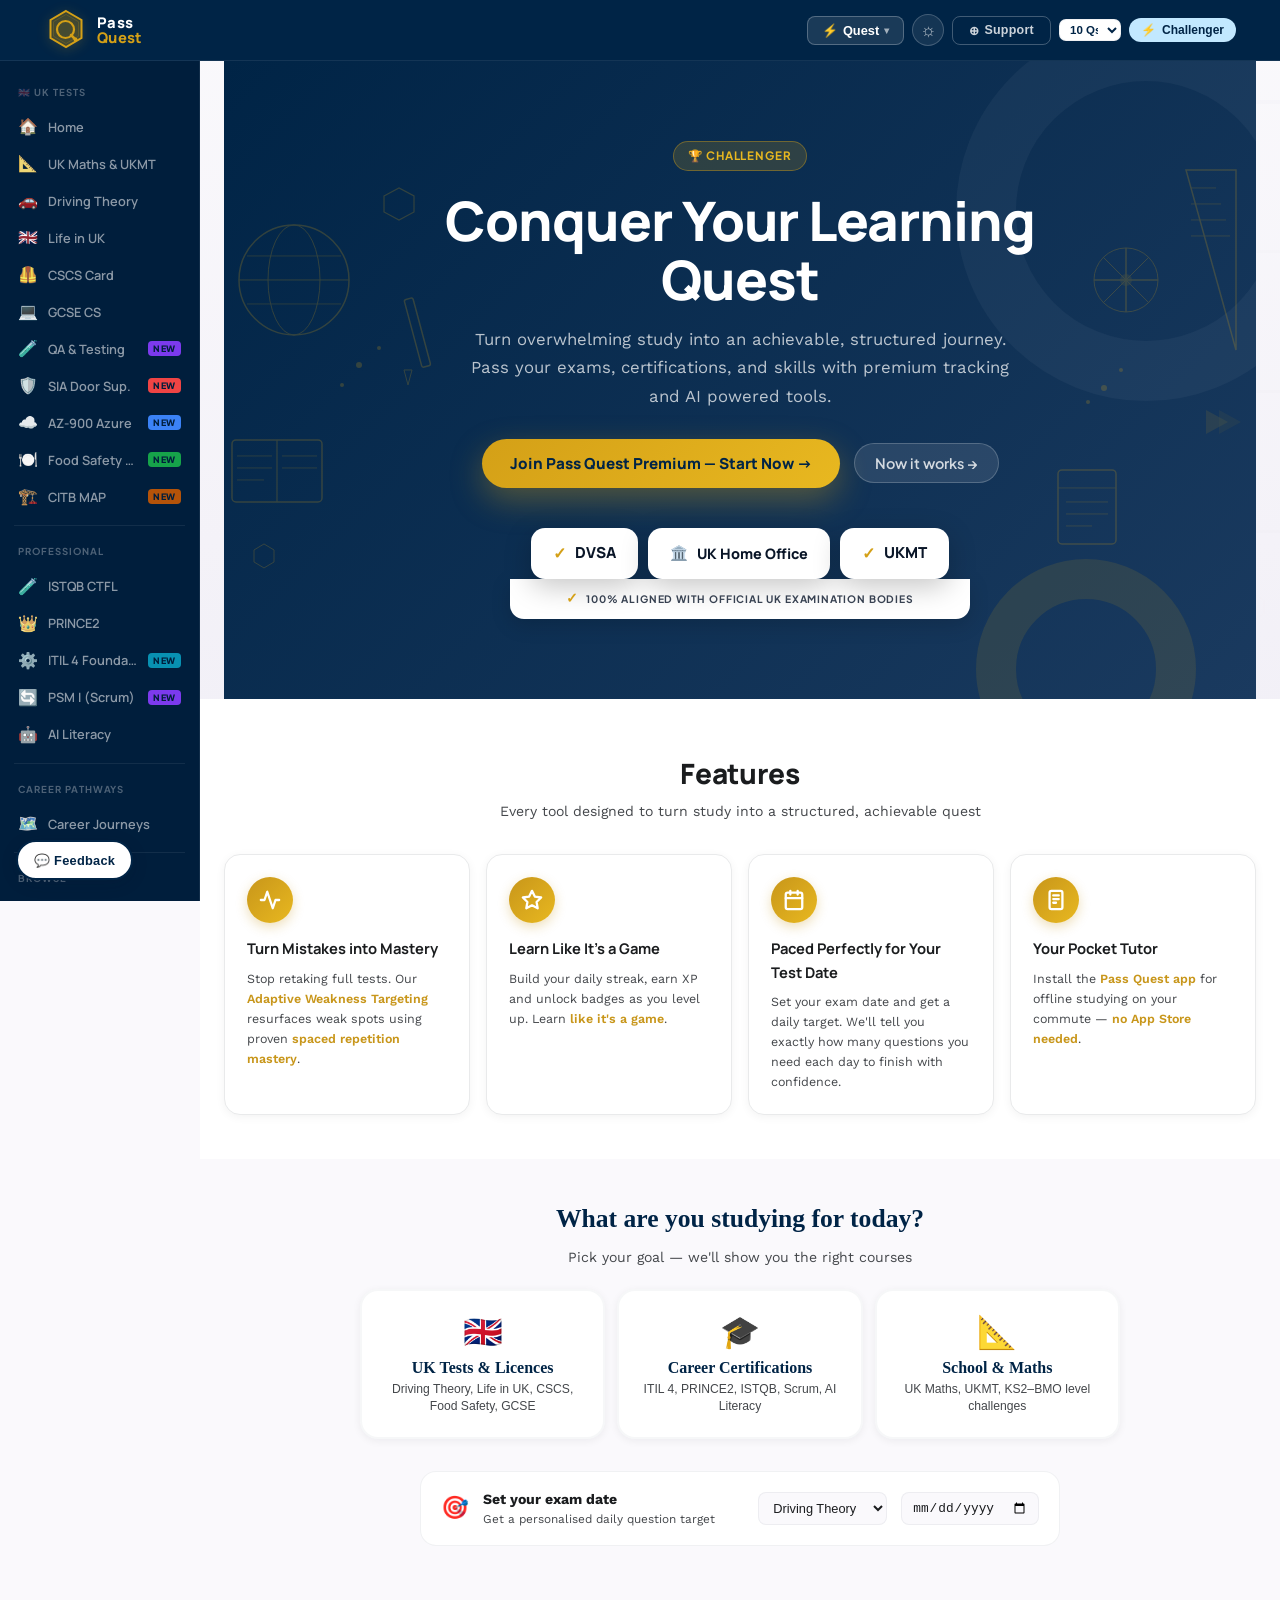
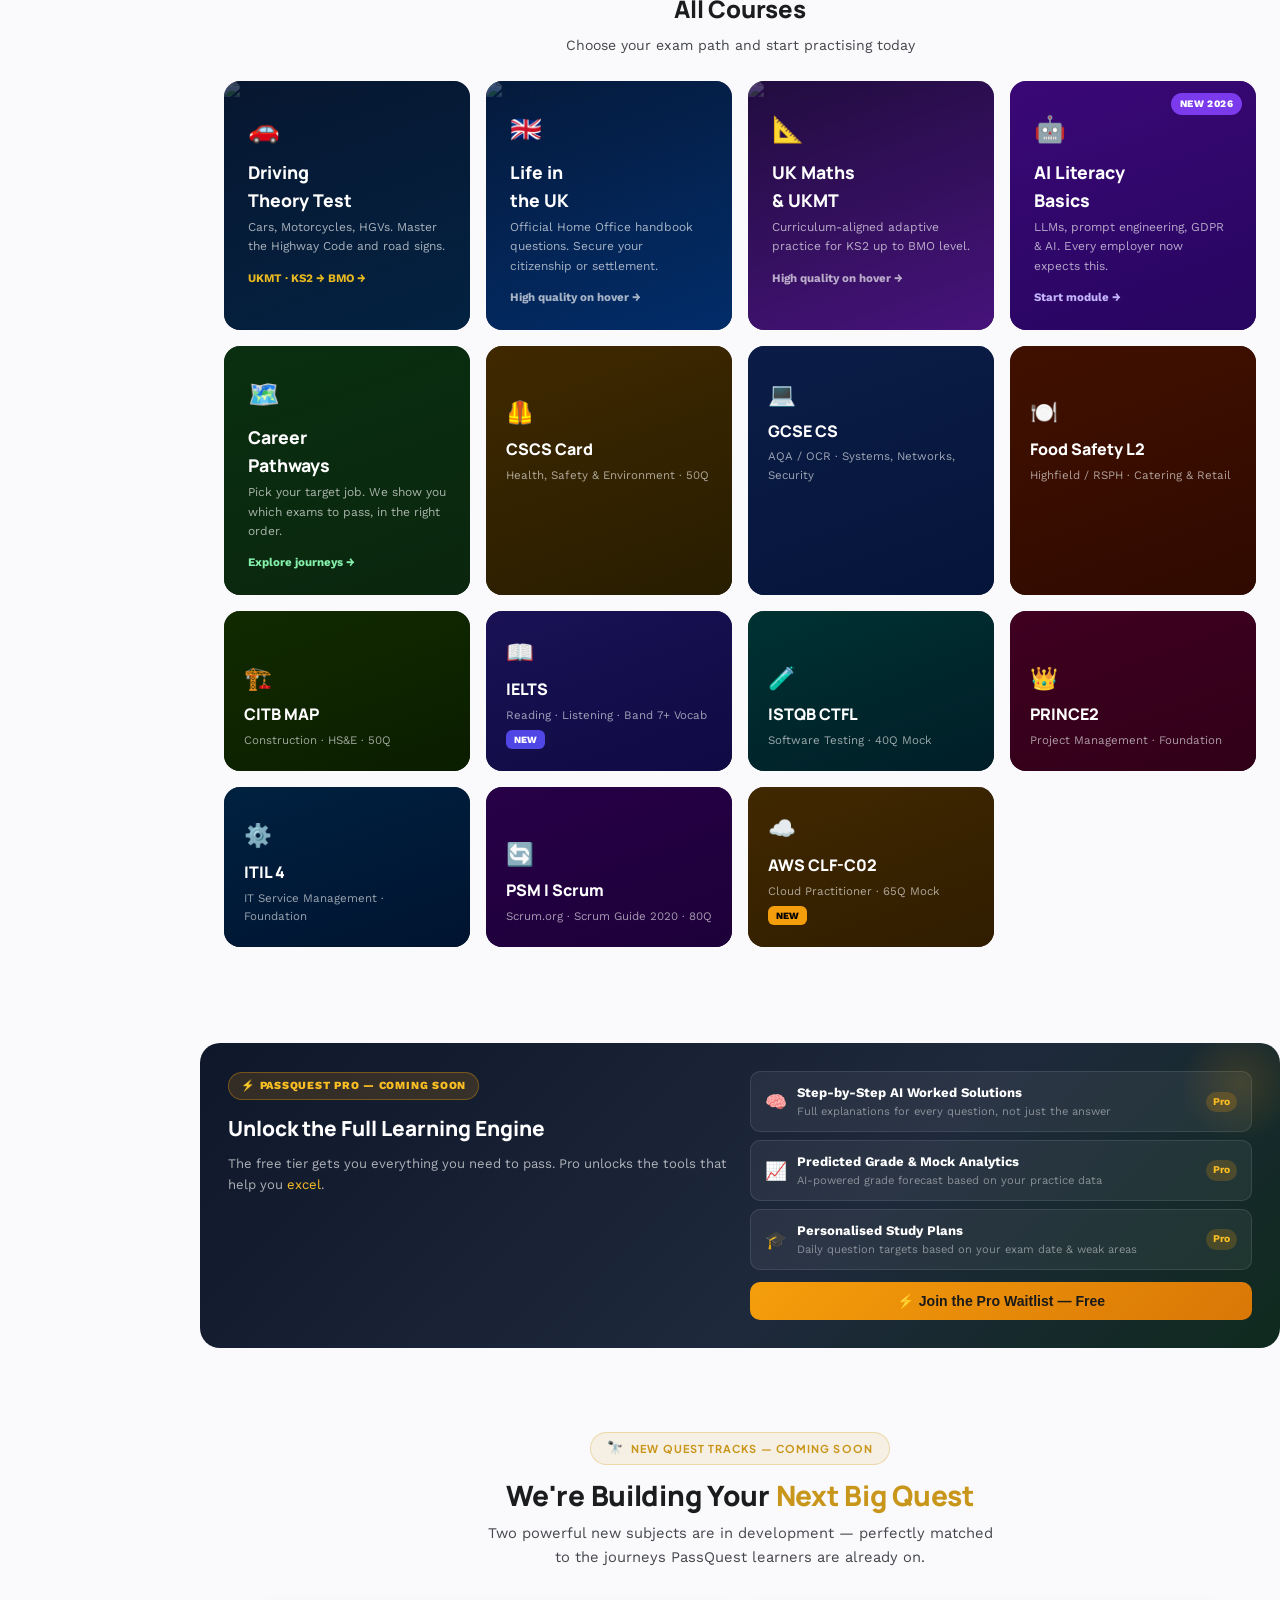
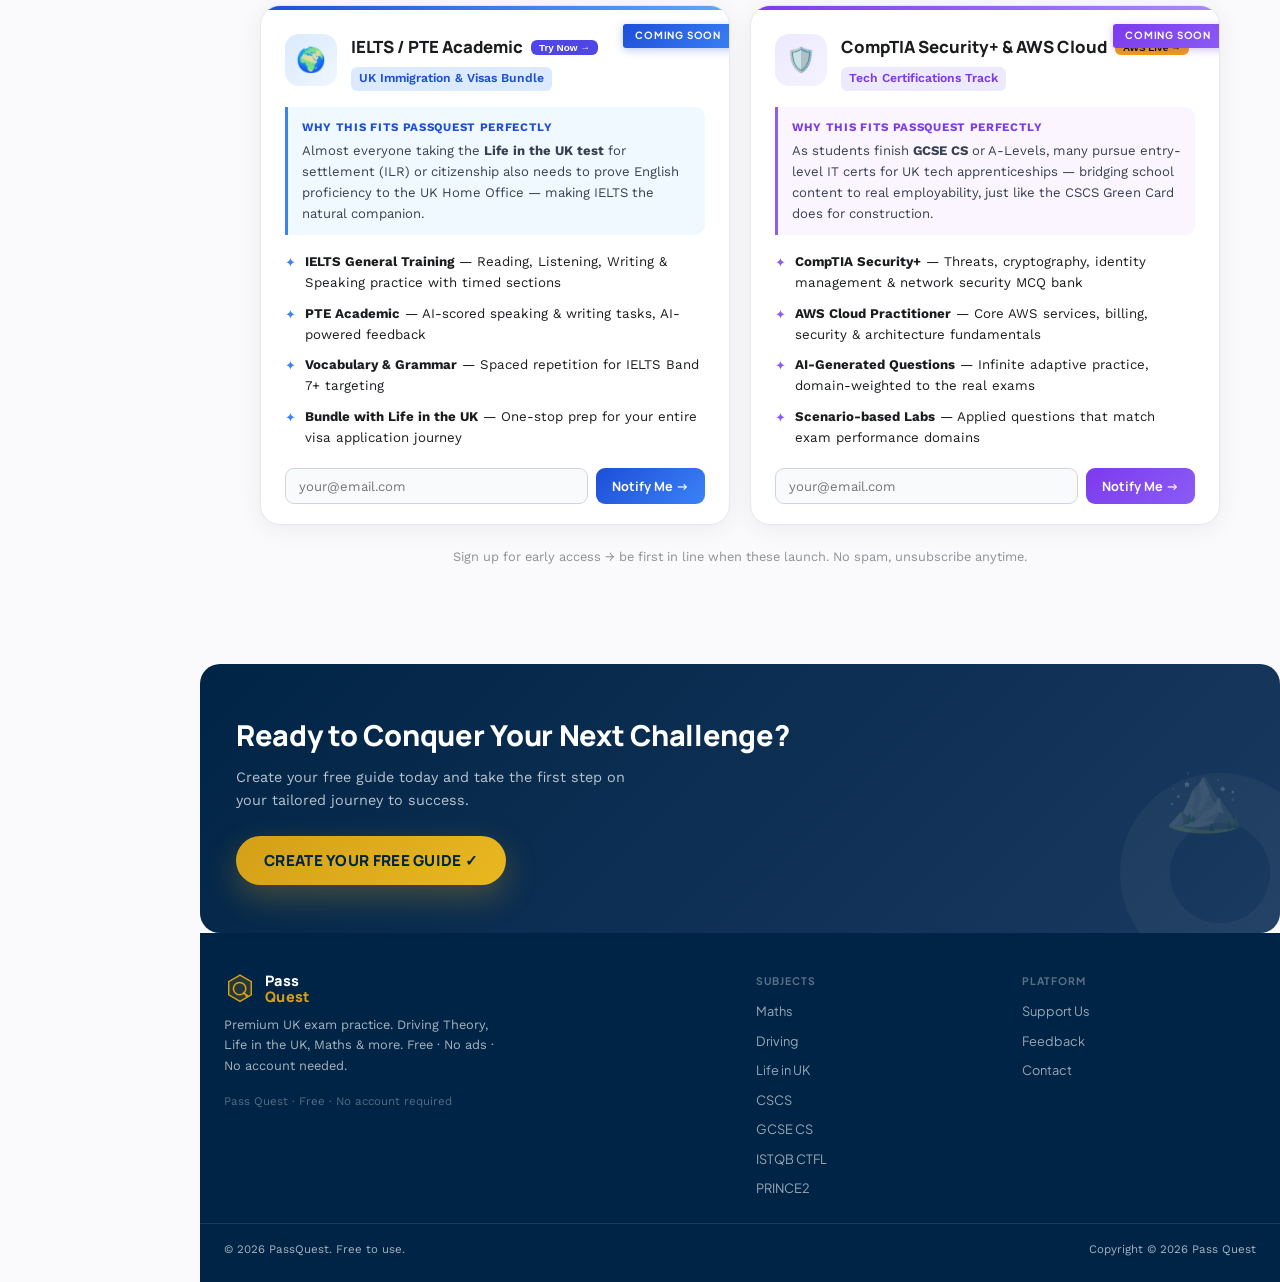
==== commit 2f1c2dae: "Add files via upload removed pq-premium and added passquset along with index" ====
--- a/index.html
+++ b/index.html
@@ -15,2520 +15,10 @@
 <link rel="preconnect" href="https://fonts.gstatic.com" crossorigin>
 <link href="https://fonts.googleapis.com/css2?family=Manrope:wght@400;500;600;700;800;900&family=Work+Sans:wght@400;500;600;700&family=Plus+Jakarta+Sans:wght@400;500;600;700&family=JetBrains+Mono:wght@500;600&display=swap" rel="stylesheet">
 
-<style>
-/* ─── Reset & tokens ───────────────────────────────────────── */
-*,*::before,*::after{box-sizing:border-box;margin:0;padding:0}
-
-:root{
-  /* ─── Academic Architect Palette ─────────────────────── */
-  --primary:#002446;
-  --primary-c:#1a3a5f;
-  --secondary:#00c47a;
-  --secondary-c:#8af5be;
-  --tertiary:#006590;
-  --tertiary-f:#c2e8ff;
-
-  /* Surface hierarchy (light stationery layers) */
-  --bg:#faf9fc;
-  --sur:#ffffff;
-  --sur-low:#f4f3f7;
-  --sur-high:#e9e8eb;
-  --sur-dim:#dddadf;
-
-  /* Keep legacy vars mapped for backward compatibility */
-  --navy:#002446;
-  --navy2:#1a3a5f;
-  --gold:#d4a017;
-  --gold2:#e8b820;
-
-  /* On-surface text (never pure black) */
-  --tx:#1a1c1e;
-  --mu:#44474b;
-  --lite:#8d9199;
-
-  /* Borders — "Ghost Border" at 15% opacity */
-  --bdr:rgba(195,198,207,0.15);
-  --bdr2:rgba(195,198,207,0.25);
-  --outline:#c3c6cf;
-
-  /* Topic accent */
-  --tc:#006590; --tcb:#c2e8ff;
-
-  /* Feedback */
-  --ok:#006e2e; --okb:#d3f5e6; --okbdr:#00a84a;
-  --bad:#ba1a1a; --badb:#ffdad6; --badbdr:#e05c5c;
-
-  /* Tier colours */
-  --t1:#15803d; --t1b:#dcfce7;
-  --t2:#002446; --t2b:#c2e8ff;
-  --t3:#6a3ea1; --t3b:#eedcff;
-  --t4:#9f1239; --t4b:#ffe4e6;
-
-  /* Spacing */
-  --r:12px; --rlg:20px;
-
-  /* Ambient shadow — DESIGN.md spec */
-  --sh:0 12px 32px rgba(26,28,30,0.06);
-  --shlg:0 16px 48px rgba(26,28,30,0.10);
-
-  /* Easing */
-  --ease:cubic-bezier(0.4,0,0.2,1);
-}
-
-/* ─── Dark theme tokens ────────────────────────────────────── */
-[data-theme="dark"]{
-  --primary:#93b4ff;
-  --primary-c:#3d5a9a;
-  --secondary:#4ade80;
-  --secondary-c:#052e16;
-  --bg:#0f1117;
-  --sur:#1a1d27;
-  --sur-low:#21253a;
-  --sur-high:#2c3050;
-  --sur-dim:#181b2c;
-  --navy:#93b4ff;
-  --navy2:#b3caff;
-  --gold:#fbbf24;
-  --gold2:#fcd34d;
-  --tx:#e6e1e5;
-  --mu:#cac4d0;
-  --lite:#938f99;
-  --bdr:rgba(147,143,153,0.15);
-  --bdr2:rgba(147,143,153,0.25);
-  --outline:#938f99;
-  --tc:#60a5fa; --tcb:#1e3a5f;
-  --ok:#4ade80; --okb:#052e16; --okbdr:#166534;
-  --bad:#f87171; --badb:#450a0a; --badbdr:#7f1d1d;
-  --sh:0 12px 32px rgba(0,0,0,0.35);
-  --shlg:0 20px 60px rgba(0,0,0,0.5);
-}
-
-
-html{ scroll-behavior:smooth }
-body{
-  font-family:'Work Sans',sans-serif;
-  background:var(--bg);
-  color:var(--tx);
-  min-height:100dvh;
-  line-height:1.6;
-  position:relative;
-}
-/* ── Ambient background inspired by Image 6: deep navy library + compass rose glow ── */
-body::before{
-  content:'';
-  position:fixed;inset:0;z-index:-1;
-  /* Deep navy-to-midnight gradient matching the dark library scene */
-  background:
-    radial-gradient(ellipse 60% 55% at 50% 0%, rgba(0,70,130,.12) 0%, transparent 70%),
-    radial-gradient(ellipse 40% 35% at 50% 30%, rgba(212,160,23,.04) 0%, transparent 60%),
-    radial-gradient(ellipse 80% 60% at 20% 80%, rgba(0,30,80,.08) 0%, transparent 60%),
-    radial-gradient(ellipse 80% 60% at 80% 80%, rgba(0,20,60,.06) 0%, transparent 60%);
-  pointer-events:none;
-}
-/* Subtle animated compass glow at page centre */
-body::after{
-  content:'';
-  position:fixed;left:50%;top:35%;transform:translate(-50%,-50%);
-  width:600px;height:600px;border-radius:50%;z-index:-1;
-  background:radial-gradient(circle, rgba(212,160,23,.028) 0%, transparent 65%);
-  pointer-events:none;
-  animation:compassGlow 8s ease-in-out infinite alternate;
-}
-@keyframes compassGlow{
-  from{opacity:.6;transform:translate(-50%,-50%) scale(1)}
-  to{opacity:1;transform:translate(-50%,-50%) scale(1.15)}
-}
-
-/* ─── Typography helpers ─────────────────────────────────── */
-.f-head{ font-family:'Manrope',sans-serif }
-.f-mono{ font-family:'JetBrains Mono',monospace }
-
-/* ─── Nav ─────────────────────────────────────────────────── */
-#nav{
-  position:sticky;top:0;z-index:100;
-  background:#002446;
-  border-bottom:1px solid rgba(255,255,255,0.08);
-  padding:0 16px;
-}
-[data-theme="dark"] #nav{background:#001830;border-bottom:1px solid rgba(255,255,255,0.08)}
-.nav-inner{
-  max-width:1200px;margin:0 auto;
-  display:flex;align-items:center;justify-content:space-between;
-  height:60px;gap:6px;padding:0 4px;
-  position:relative;
-}
-.nav-brand{
-  display:flex;align-items:center;gap:9px;
-  font-family:'Manrope',sans-serif;font-weight:800;
-  color:#fff;font-size:1.04rem;text-decoration:none;
-  flex-shrink:0;
-}
-.nav-brand span{font-size:1.2rem}
-/* ── Hexagonal Q Logo ─────────────────────────────────────── */
-.nav-logo-hex{
-  width:44px;height:44px;flex-shrink:0;
-  display:flex;align-items:center;justify-content:center;
-  position:relative;
-  filter:drop-shadow(0 2px 6px rgba(212,160,23,.35));
-}
-.nav-logo-hex svg{width:44px;height:44px;}
-.nav-brand-text{
-  display:flex;flex-direction:column;
-  line-height:1;gap:0;
-}
-.nav-brand-text .brand-pass{
-  font-size:.92rem;font-weight:900;color:#ffffff;
-  letter-spacing:.02em;font-family:'Manrope',sans-serif;
-}
-.nav-brand-text .brand-quest{
-  font-size:.92rem;font-weight:900;color:#D4A017;
-  letter-spacing:.02em;font-family:'Manrope',sans-serif;
-}
-@media(max-width:480px){
-  .nav-brand-text .brand-pass,.nav-brand-text .brand-quest{font-size:.82rem}
-  .nav-logo-hex{width:38px;height:38px}
-  .nav-logo-hex svg{width:38px;height:38px}
-}
-.nav-tabs{
-  display:flex;gap:0;overflow-x:auto;white-space:nowrap;
-  -webkit-overflow-scrolling:touch;scrollbar-width:none;
-  overscroll-behavior-x:contain;
-  flex:1;min-width:0;
-  padding-bottom:0;
-  -webkit-mask-image:linear-gradient(to right, black 80%, transparent 100%);
-  mask-image:linear-gradient(to right, black 80%, transparent 100%);
-}
-.nav-tabs::-webkit-scrollbar{display:none}
-.nav-tab{
-  padding:8px 14px;border-radius:0;
-  font-size:.82rem;font-weight:500;color:rgba(255,255,255,.65);
-  border:none;background:none;cursor:pointer;
-  transition:color .15s;white-space:nowrap;
-  display:flex;align-items:center;gap:4px;
-  flex-shrink:0;position:relative;
-}
-.nav-tab:hover{color:#fff}
-.nav-tab.on{color:var(--gold);font-weight:700}
-/* Gold underline on active tab */
-.nav-tab.on::after{
-  content:'';
-  position:absolute;bottom:0;left:14px;right:14px;
-  height:2px;border-radius:2px 2px 0 0;
-  background:var(--gold);
-}
-/* Override per-tab colours — all tabs same gold on this dark nav */
-#tab-home.on,#tab-maths.on,#tab-sia.on,#tab-az900.on,#tab-lituk.on,#tab-driving.on,#tab-cscs.on,#tab-gcse.on,#tab-all.on,#tab-istqb.on,#tab-prince2.on,#tab-foodsafety.on,#tab-itil.on,#tab-ai.on,#tab-citb.on,#tab-psm.on{
-  color:var(--gold);background:none;
-}
-.nav-right{
-  display:flex;align-items:center;gap:8px;flex-shrink:0;
-}
-.theme-toggle{
-  width:32px;height:32px;border-radius:50%;
-  border:1.5px solid rgba(255,255,255,.2);background:rgba(255,255,255,.08);
-  color:rgba(255,255,255,.7);cursor:pointer;font-size:1.1rem;
-  display:flex;align-items:center;justify-content:center;
-  transition:all .2s;flex-shrink:0;
-}
-.theme-toggle:hover{border-color:var(--gold);color:var(--gold)}
-.btn-donate{
-  padding:6px 16px;border-radius:8px;border:1.5px solid rgba(255,255,255,.25);cursor:pointer;
-  background:transparent;color:rgba(255,255,255,.8);
-  font-size:.78rem;font-weight:600;letter-spacing:.02em;
-  display:flex;align-items:center;gap:6px;
-  transition:all .18s;flex-shrink:0;white-space:nowrap;
-}
-.btn-donate:hover{border-color:var(--gold);color:var(--gold)}
-.btn-donate:hover{transform:translateY(-1px);box-shadow:0 4px 12px rgba(159,18,57,.35)}
-@media(max-width:640px){.btn-donate{display:none}}
-@media(max-width:900px){.nav-tier-pill span:last-child{display:none}}
-@media(max-width:780px){#nav-qcount{display:none}}
-@media(max-width:520px){.btn-pwa-install{display:none!important}}
-.nav-tier-pill{
-  display:flex;align-items:center;gap:6px;
-  padding:5px 12px;border-radius:100px;
-  font-size:.75rem;font-weight:700;
-  background:var(--t2b);color:var(--t2);
-  border:none;cursor:pointer;transition:all .15s;
-}
-.nav-tier-pill:hover{filter:brightness(.95)}
-
-/* ─── Page wrapper ───────────────────────────────────────── */
-#app{ position:relative;z-index:1 }
-.page{ display:none }
-.page.on{ display:block }
-
-/* ─── Shared layout ──────────────────────────────────────── */
-.wrap{
-  max-width:1100px;margin:0 auto;
-  padding:clamp(28px,5vw,56px) 24px;
-}
-.page-wrap{
-  max-width:740px;margin:0 auto;
-  padding:24px 24px 48px;
-}
-@media(max-width:480px){ .page-wrap{padding:16px 16px 40px;} }
-.page-wrap{
-  max-width:740px;margin:0 auto;
-  padding:24px 24px 48px;
-}
-@media(max-width:480px){ .page-wrap{padding:16px 16px 40px;} }
-.section-label{
-  display:inline-flex;align-items:center;gap:7px;
-  font-family:'JetBrains Mono',monospace;font-size:.68rem;
-  letter-spacing:.12em;text-transform:uppercase;color:var(--gold);
-  margin-bottom:9px;
-}
-.section-label::before{content:'';width:18px;height:1.5px;background:var(--gold)}
-h1.page-title{
-  font-family:'Manrope',sans-serif;font-weight:800;
-  font-size:clamp(2rem,5vw,3.2rem);
-  color:var(--navy);line-height:1.1;margin-bottom:12px;
-}
-h1.page-title em{
-  font-style:normal;
-  background:linear-gradient(130deg,var(--gold),var(--gold2));
-  -webkit-background-clip:text;-webkit-text-fill-color:transparent;background-clip:text;
-}
-.page-sub{
-  font-size:1rem;color:var(--mu);line-height:1.7;
-  max-width:560px;margin-bottom:32px;
-}
-.divider{
-  border:none;height:1.5px;margin:0;
-  background:linear-gradient(90deg,transparent,var(--bdr),transparent);
-}
-
-/* ─── Buttons ────────────────────────────────────────────── */
-.btn{
-  display:inline-flex;align-items:center;justify-content:center;gap:7px;
-  padding:10px 20px;border-radius:10px;
-  font-family:'Work Sans',sans-serif;font-weight:600;font-size:.87rem;
-  border:none;cursor:pointer;text-decoration:none;
-  transition:all .16s;white-space:nowrap;
-}
-.btn:disabled{opacity:.38;cursor:not-allowed}
-.btn-navy{background:linear-gradient(135deg,var(--primary),var(--primary-c));color:#fff;box-shadow:0 12px 32px rgba(26,28,30,.08)}
-.btn-navy:hover:not(:disabled){background:linear-gradient(135deg,var(--primary-c),var(--primary));transform:translateY(-1px);box-shadow:0 16px 40px rgba(26,28,30,.14)}
-.btn-gold{background:linear-gradient(135deg,var(--gold),var(--gold2));color:#fff;box-shadow:0 12px 32px rgba(212,160,23,.25)}
-.btn-gold:hover:not(:disabled){background:var(--gold2);transform:translateY(-1px)}
-.btn-ghost{background:transparent;color:var(--mu);border:1.5px solid var(--bdr)}
-.btn-ghost:hover:not(:disabled){background:var(--sur);color:var(--tx)}
-.btn-ok{background:var(--okb);color:var(--ok);border:1.5px solid var(--okbdr)}
-.btn-err{background:var(--badb);color:var(--bad);border:1.5px solid var(--badbdr)}
-.btn-sm{padding:6px 12px;font-size:.78rem;border-radius:8px}
-.btn-lg{padding:13px 26px;font-size:.95rem;border-radius:12px}
-.btn-full{width:100%}
-
-/* ─── Cards ──────────────────────────────────────────────── */
-.card{
-  background:var(--sur);border:1.5px solid var(--bdr2);
-  border-radius:var(--r);box-shadow:var(--sh);
-}
-.card-lg{
-  background:var(--sur);border:1.5px solid var(--bdr2);
-  border-radius:var(--rlg);box-shadow:var(--shlg);
-}
-
-/* ─── HOME PAGE ──────────────────────────────────────────── */
-
-/* Tier selector strip */
-.tier-strip{
-  display:grid;grid-template-columns:repeat(4,1fr);gap:10px;
-  margin-bottom:36px;
-}
-@media(max-width:700px){.tier-strip{grid-template-columns:1fr 1fr}}
-.tier-btn{
-  padding:14px 10px;border-radius:12px;
-  border:2px solid var(--bdr2);background:var(--sur);
-  cursor:pointer;text-align:center;transition:all .18s;
-  position:relative;overflow:hidden;
-}
-.tier-btn::after{
-  content:'';position:absolute;bottom:0;left:0;right:0;height:3px;
-  background:var(--tc);transform:scaleX(0);transform-origin:center;
-  transition:transform .2s;
-}
-.tier-btn:hover{border-color:var(--tc);box-shadow:var(--sh)}
-.tier-btn:hover::after,.tier-btn.on::after{transform:scaleX(1)}
-.tier-btn.on{border-color:var(--tc);background:var(--tcb)}
-.tier-icon{font-size:1.5rem;margin-bottom:5px}
-.tier-name{font-family:'Manrope',sans-serif;font-weight:700;font-size:.92rem;color:var(--navy)}
-.tier-age{font-size:.7rem;color:var(--mu);margin-top:2px}
-.tier-tag{
-  display:inline-block;margin-top:6px;
-  padding:2px 8px;border-radius:100px;
-  font-size:.63rem;font-weight:700;letter-spacing:.04em;
-  background:var(--tcb);color:var(--tc);
-}
-
-/* Topic grid */
-.topic-grid{
-  display:grid;
-  grid-template-columns:repeat(auto-fill,minmax(290px,1fr));
-  gap:18px;
-}
-.topic-card{
-  background:var(--sur);border:1.5px solid var(--bdr2);
-  border-radius:var(--r);overflow:hidden;
-  box-shadow:var(--sh);
-  transition:transform .18s,box-shadow .18s;
-  cursor:pointer;
-}
-.topic-card:hover{transform:translateY(-3px);box-shadow:var(--shlg)}
-.tc-head{
-  padding:18px 18px 14px;
-  display:flex;align-items:flex-start;gap:12px;
-}
-.tc-icon{
-  width:42px;height:42px;border-radius:11px;
-  background:var(--tcb);
-  display:flex;align-items:center;justify-content:center;
-  font-size:1.25rem;flex-shrink:0;
-}
-.tc-meta{ flex:1;min-width:0 }
-.tc-title{
-  font-family:'Manrope',sans-serif;font-weight:700;
-  font-size:.97rem;color:var(--navy);margin-bottom:2px;
-}
-.tc-sub{font-size:.73rem;color:var(--mu)}
-.tc-chips{
-  padding:4px 18px 14px;
-  display:flex;flex-wrap:wrap;gap:5px;
-}
-.chip{
-  padding:4px 10px;border-radius:100px;
-  border:1.5px solid var(--bdr2);background:#fff;
-  font-size:.7rem;font-weight:500;color:var(--mu);
-  cursor:pointer;transition:all .14s;
-}
-.chip:hover{
-  border-color:var(--tc);color:var(--tc);background:var(--tcb);
-}
-.tc-foot{
-  padding:10px 18px;border-top:1.5px solid var(--bdr2);
-  display:flex;align-items:center;justify-content:space-between;
-}
-.tc-count{font-size:.7rem;color:var(--lite)}
-.tc-go{
-  padding:6px 14px;border-radius:8px;font-size:.77rem;font-weight:700;
-  background:var(--navy);color:#fff;border:none;cursor:pointer;
-  transition:all .14s;
-}
-.tc-go:hover{background:var(--navy2)}
-
-/* Quick-start banner */
-.quick-bar{
-  background:linear-gradient(135deg,var(--navy),var(--navy2));
-  border-radius:var(--r);padding:22px 26px;
-  display:flex;align-items:center;justify-content:space-between;gap:20px;
-  margin-bottom:36px;overflow:hidden;position:relative;
-}
-.qb-txt h3{font-family:'Manrope',sans-serif;font-weight:700;font-size:1.1rem;color:#fff;margin-bottom:4px}
-.qb-txt p{font-size:.8rem;color:rgba(255,255,255,.62)}
-
-/* ─── QUIZ PAGE ──────────────────────────────────────────── */
-/* ── Sticky quiz progress bar ───────────────────────────── */
-#quiz-top-progress {
-  position: fixed; top: 0; left: 0; right: 0;
-  height: 2px; z-index: 9999;
-  background: transparent;
-  display: none;
-}
-#quiz-top-progress-fill {
-  height: 100%;
-  background: linear-gradient(90deg, #1E3A8A, #00CFC8);
-  border-radius: 0 2px 2px 0;
-  transition: width .35s cubic-bezier(.4,0,.2,1);
-  width: 0%;
-}
-body.in-quiz #quiz-top-progress { display: block; }
-#quiz-page{ background:var(--bg) }
-
-.quiz-header{
-  background:rgba(0,0,0,.97);backdrop-filter:blur(14px);
-  border-bottom:1.5px solid var(--bdr2);
-  padding:12px 24px;
-  position:sticky;top:58px;z-index:80;
-}
-.quiz-header-inner{
-  max-width:720px;margin:0 auto;
-  display:flex;align-items:center;gap:14px;
-}
-.quiz-meta{
-  flex:1;min-width:0;
-}
-.quiz-meta-row{
-  display:flex;align-items:center;justify-content:space-between;
-  margin-bottom:6px;
-}
-.quiz-topic-label{
-  font-size:.72rem;font-weight:700;letter-spacing:.04em;
-  color:var(--tc,var(--navy));
-}
-.quiz-counter{font-size:.72rem;color:var(--mu)}
-.progress-bar{
-  height:5px;background:var(--bdr2);border-radius:100px;overflow:hidden;
-}
-.progress-fill{
-  height:100%;border-radius:100px;
-  background:var(--tc,var(--navy));
-  transition:width .4s ease;
-}
-.dot-row{
-  display:flex;gap:5px;flex-wrap:wrap;justify-content:center;
-  padding:8px 24px;max-width:720px;margin:0 auto;
-}
-.dot{
-  width:10px;height:10px;border-radius:50%;
-  background:var(--bdr2);border:none;padding:0;cursor:default;
-  transition:all .2s;flex-shrink:0;
-}
-.dot.cur{
-  background:var(--tc,var(--navy));
-  box-shadow:0 0 0 3px rgba(30,58,138,.15);
-  transform:scale(1.3);
-}
-.dot.ok{background:var(--ok)}
-.dot.bad{background:var(--bad)}
-
-/* Question card */
-.q-wrap{
-  max-width:720px;margin:0 auto;
-  padding:24px 24px 120px;
-}
-.q-card{
-  background:var(--sur);border:1.5px solid var(--bdr2);
-  border-radius:var(--rlg);padding:28px;
-  box-shadow:var(--shlg);margin-bottom:16px;
-}
-.q-category-badge{
-  display:inline-flex;align-items:center;gap:5px;
-  padding:3px 10px;border-radius:100px;
-  font-size:.67rem;font-weight:700;letter-spacing:.05em;text-transform:uppercase;
-  background:var(--tcb,#dbeafe);color:var(--tc,var(--navy));
-  margin-bottom:16px;
-}
-.q-text{
-  font-family:'Manrope',sans-serif;font-weight:600;
-  font-size:clamp(1rem,2.5vw,1.18rem);
-  line-height:1.5;color:var(--tx);
-  margin-bottom:22px;
-}
-.options{margin-top:4px}
-/* 2x2 grid for short options, single col for long ones — set via JS */
-.mcq-grid{display:grid;gap:10px;grid-template-columns:1fr 1fr}
-.mcq-grid.single-col{grid-template-columns:1fr}
-.opt{
-  width:100%;padding:13px 16px;
-  border-radius:11px;border:2px solid var(--bdr2);
-  background:var(--sur);
-  font-family:'Work Sans',sans-serif;font-weight:500;font-size:.88rem;
-  text-align:left;cursor:pointer;
-  transition:all .15s;
-  display:flex;align-items:center;gap:12px;
-}
-.opt:hover:not(:disabled){border-color:var(--tc,var(--navy));background:var(--tcb,#f0f9ff)}
-.opt.cor{border-color:var(--ok)!important;background:var(--okb)!important;color:var(--ok)!important;font-weight:600}
-.opt.wrg{border-color:var(--bad)!important;background:var(--badb)!important;color:var(--bad)!important}
-.opt.dim{opacity:.35;pointer-events:none}
-.opt-letter{
-  width:26px;height:26px;border-radius:7px;
-  background:var(--bdr2);color:var(--mu);
-  font-size:.68rem;font-weight:800;letter-spacing:.02em;
-  display:flex;align-items:center;justify-content:center;flex-shrink:0;
-  transition:all .15s;
-}
-.opt:hover:not(:disabled) .opt-letter{background:var(--tc,var(--navy));color:#fff}
-.opt.cor .opt-letter{background:var(--ok);color:#fff}
-.opt.wrg .opt-letter{background:var(--bad);color:#fff}
-.opt.dim .opt-letter{opacity:.5}
-.opt-text{flex:1;line-height:1.4}
-.opt-tick{font-weight:700;font-size:.9rem;flex-shrink:0;margin-left:auto}
-@media(max-width:540px){.mcq-grid{grid-template-columns:1fr}}
-.multi-hint{
-  font-size:.75rem;font-weight:700;color:var(--tc);
-  padding:6px 10px;background:var(--tcb);border-radius:8px;
-  margin-bottom:10px;display:inline-block;
-}
-.opt-check.sel{border-color:var(--tc)!important;background:var(--tcb)!important}
-.opt-checkbox{background:var(--navy);color:#fff}
-.opt-check.sel .opt-checkbox{background:var(--tc);color:#fff}
-
-/* feedback strip under question */
-.feedback-box{
-  border-radius:var(--r);padding:16px 18px;
-  margin-bottom:16px;font-size:.87rem;line-height:1.6;
-}
-.feedback-box.ok{background:var(--okb);border:1.5px solid var(--okbdr);color:var(--ok)}
-.feedback-box.bad{background:var(--badb);border:1.5px solid var(--badbdr);color:var(--bad)}
-.feedback-label{font-weight:700;margin-bottom:4px;font-size:.8rem;letter-spacing:.04em;text-transform:uppercase}
-.feedback-txt{color:var(--tx)}
-
-/* AI panels */
-.ai-panel{
-  background:var(--sur-low);border:1.5px solid var(--bdr2);
-  border-radius:var(--r);padding:14px 18px;
-  margin-bottom:10px;font-size:.83rem;line-height:1.65;color:var(--tx);
-}
-.ai-label{
-  font-family:'JetBrains Mono',monospace;font-size:.63rem;
-  letter-spacing:.1em;text-transform:uppercase;color:var(--gold);
-  margin-bottom:7px;
-}
-
-/* Fixed bottom bar */
-.q-bottom{
-  position:fixed;bottom:0;left:0;right:0;z-index:70;
-  background:rgba(0,0,0,.97);backdrop-filter:blur(14px);
-  border-top:1.5px solid var(--bdr2);
-  padding:12px 24px;
-  padding-bottom:max(12px, env(safe-area-inset-bottom));
-}
-[data-theme="dark"] .q-bottom{background:rgba(24,27,46,.95)}
-.q-wrap{padding-bottom:90px}
-/* ── IELTS split screen responsive ──────────────── */
-@media(max-width:700px){
-  #ielts-split{grid-template-columns:1fr!important}
-}
-@media(max-width:600px){
-  .q-wrap{padding-bottom:110px}
-}
-.q-bottom-inner{
-  max-width:720px;margin:0 auto;
-  display:flex;align-items:center;gap:10px;
-}
-
-/* ─── RESULTS PAGE ───────────────────────────────────────── */
-.results-wrap{
-  max-width:680px;margin:0 auto;
-  padding:clamp(24px,5vw,48px) 24px;
-}
-.score-ring-wrap{
-  display:flex;justify-content:center;margin-bottom:24px;
-}
-.score-ring{
-  width:140px;height:140px;border-radius:50%;
-  border:6px solid var(--bdr2);
-  position:relative;
-  display:flex;align-items:center;justify-content:center;
-  flex-direction:column;
-}
-.score-pct{
-  font-family:'Manrope',sans-serif;font-weight:800;
-  font-size:2rem;color:var(--navy);
-}
-.score-lbl{font-size:.72rem;color:var(--mu)}
-.medal-banner{
-  text-align:center;padding:18px;
-  border-radius:var(--r);margin-bottom:20px;
-}
-.medal-emoji{font-size:2.5rem;margin-bottom:6px}
-.medal-name{
-  font-family:'Manrope',sans-serif;font-weight:700;
-  font-size:1.2rem;color:var(--navy);
-}
-.medal-sub{font-size:.8rem;color:var(--mu);margin-top:4px}
-
-.result-q-list{ display:flex;flex-direction:column;gap:10px;margin-top:20px }
-.rq{
-  background:var(--sur);border:1.5px solid var(--bdr2);
-  border-radius:var(--r);overflow:hidden;
-}
-.rq-head{
-  padding:12px 16px;
-  display:flex;align-items:center;gap:10px;
-  cursor:pointer;
-}
-.rq-icon{font-size:1rem;flex-shrink:0}
-.rq-txt{flex:1;font-size:.83rem;font-weight:500;color:var(--tx)}
-.rq-chevron{color:var(--lite);font-size:.7rem;transition:transform .2s}
-.rq.open .rq-chevron{transform:rotate(90deg)}
-.rq-body{
-  display:none;padding:12px 16px;
-  border-top:1.5px solid var(--bdr2);
-  background:var(--sur-low);font-size:.8rem;line-height:1.6;color:var(--mu);
-}
-.rq.open .rq-body{display:block}
-.rq-ans{font-weight:600;color:var(--ok);margin-bottom:6px;font-size:.82rem}
-.rq-exp{color:var(--tx)}
-
-/* ─── MODAL (tier picker) ────────────────────────────────── */
-.overlay{
-  position:fixed;inset:0;z-index:300;
-  background:rgba(30,58,138,.5);backdrop-filter:blur(6px);
-  display:none;align-items:center;justify-content:center;padding:20px;
-}
-.overlay.on{display:flex;animation:fadeIn .18s ease}
-@keyframes fadeIn{from{opacity:0}to{opacity:1}}
-.modal-box{
-  background:var(--sur);border-radius:var(--rlg);
-  width:100%;max-width:480px;
-  box-shadow:0 24px 80px rgba(30,58,138,.3);
-  overflow:hidden;animation:slideUp .22s ease;
-}
-@keyframes slideUp{from{transform:translateY(18px);opacity:0}to{transform:translateY(0);opacity:1}}
-.modal-head{
-  background:var(--navy);padding:20px 24px;
-  display:flex;align-items:center;justify-content:space-between;
-}
-.modal-head h3{font-family:'Manrope',sans-serif;font-weight:700;font-size:1.1rem;color:#fff}
-.modal-head p{font-size:.78rem;color:rgba(255,255,255,.6);margin-top:3px}
-.modal-close{
-  width:28px;height:28px;border-radius:50%;
-  background:rgba(255,255,255,.12);border:none;
-  color:#fff;cursor:pointer;font-size:.9rem;
-  display:flex;align-items:center;justify-content:center;
-  transition:background .14s;flex-shrink:0;
-}
-.modal-close:hover{background:rgba(255,255,255,.22)}
-.modal-body{padding:20px 24px}
-.modal-label{font-size:.75rem;font-weight:700;color:var(--navy);margin-bottom:9px;text-transform:uppercase;letter-spacing:.05em}
-.opt-row{display:flex;gap:8px;flex-wrap:wrap;margin-bottom:18px}
-.opt-btn{
-  flex:1;min-width:80px;
-  padding:10px 10px;border-radius:11px;
-  border:1.5px solid var(--bdr);background:var(--sur);
-  cursor:pointer;text-align:center;font-size:.78rem;font-weight:600;
-  color:var(--tx);
-  transition:transform .18s ease, border-color .15s, box-shadow .18s, background .15s;
-  box-shadow:0 1px 3px rgba(15,23,42,.04);
-  will-change:transform;
-}
-.opt-btn:hover:not(.correct):not(.wrong){
-  border-color:var(--navy);color:var(--navy);
-  transform:translateY(-2px);
-  box-shadow:0 6px 16px rgba(30,58,138,.12);
-  background:#fff;
-}
-.opt-btn.on{border-color:var(--tc,var(--navy));background:var(--tcb,#dbeafe);color:var(--tc,var(--navy));box-shadow:0 2px 8px rgba(37,99,235,.15)}
-.opt-btn .ob-icon{font-size:1.2rem;display:block;margin-bottom:3px}
-.modal-foot{
-  padding:14px 24px;border-top:1.5px solid var(--bdr2);
-  display:flex;gap:8px;
-}
-
-
-
-
-
-/* ─── Mobile Quiz Polish ─────────────────────────────────── */
-@media (max-width: 480px) {
-  .mcq-grid { grid-template-columns: 1fr !important; }
-  .opt-btn { min-width: unset; padding: 13px 14px; font-size: .84rem; text-align: left; }
-  .opt-btn .ob-icon { display: inline-block; margin-bottom: 0; margin-right: 8px; }
-  .quiz-header { flex-wrap: wrap; gap: 6px; }
-  .quiz-title { font-size: .78rem !important; }
-  .review-screen { border-radius: 0; }
-  .review-filter-btn { font-size: .7rem; padding: 4px 10px; }
-}
-@media (max-width: 360px) {
-  .opt-btn { font-size: .8rem; padding: 11px 12px; }
-}
-
-
-
-
-/* ─── DT Study Notes inner panels (matches LitUK study-panel style) ─── */
-#dt-notes-container > .maq-cat-panel {
-  border-radius: 0;
-  border-left: none;
-  border-right: none;
-  border-top: none;
-  border-bottom: 1px solid var(--bdr);
-}
-#dt-notes-container > .maq-cat-panel:last-of-type {
-  border-bottom: none;
-}
-#dt-notes-container > .maq-cat-panel:nth-child(1) { border-left: 3px solid #22c55e; }
-#dt-notes-container > .maq-cat-panel:nth-child(2) { border-left: 3px solid #f59e0b; }
-#dt-notes-container > .maq-cat-panel:nth-child(3) { border-left: 3px solid #3b82f6; }
-#dt-notes-container > .maq-cat-panel:nth-child(4) { border-left: 3px solid #8b5cf6; }
-#dt-notes-container > div:last-child { border-radius: 0 0 14px 14px; }
-/* Make the mock CTA at bottom rounded */
-#dt-notes-container > div[style*="linear-gradient"] {
-  border-radius: 0 0 14px 14px;
-  margin: 0;
-}
-
-/* ─── Most Asked Questions Panels ───────────────────────── */
-.maq-cat-panel {
-  background: var(--sur);
-  border: 1.5px solid var(--bdr2);
-  border-radius: 12px;
-  overflow: hidden;
-  margin-bottom: 8px;
-  transition: box-shadow .18s;
-}
-.maq-cat-panel:hover { box-shadow: var(--sh); }
-.maq-cat-head {
-  display: flex;
-  align-items: center;
-  gap: 10px;
-  padding: 13px 16px;
-  cursor: pointer;
-  transition: background .15s;
-  user-select: none;
-}
-.maq-cat-head:hover { background: var(--sur-low); }
-.maq-fail-badge {
-  font-size: .65rem;
-  font-weight: 800;
-  letter-spacing: .04em;
-  padding: 3px 9px;
-  border-radius: 20px;
-  border: 1px solid;
-  white-space: nowrap;
-  flex-shrink: 0;
-}
-.maq-cat-title {
-  flex: 1;
-  font-family: 'Manrope', sans-serif;
-  font-weight: 700;
-  font-size: .92rem;
-  color: var(--tx);
-}
-.maq-cat-chevron {
-  color: var(--mu);
-  font-size: 1.1rem;
-  font-weight: 700;
-  transition: transform .2s;
-  flex-shrink: 0;
-}
-.maq-cat-panel.open .maq-cat-chevron { transform: rotate(90deg); }
-.maq-cat-body {
-  display: none;
-  padding: 14px 16px;
-  border-top: 1.5px solid var(--bdr2);
-  background: var(--sur);
-}
-.maq-cat-panel.open .maq-cat-body {
-  display: block;
-  animation: optIn .2s ease both;
-}
-.maq-q-list { display: flex; flex-direction: column; gap: 8px; }
-.maq-q {
-  display: flex;
-  gap: 10px;
-  align-items: flex-start;
-  padding: 10px 12px;
-  background: var(--sur-low);
-  border: 1px solid var(--bdr2);
-  border-radius: 9px;
-  font-size: .83rem;
-  line-height: 1.5;
-  color: var(--tx);
-}
-.maq-q-num {
-  font-family: 'JetBrains Mono', monospace;
-  font-size: .65rem;
-  font-weight: 700;
-  color: var(--navy);
-  background: var(--sur);
-  border: 1px solid var(--bdr2);
-  border-radius: 5px;
-  padding: 2px 6px;
-  white-space: nowrap;
-  flex-shrink: 0;
-  margin-top: 2px;
-}
-.maq-q-text { flex: 1; }
-.maq-q-ans {
-  margin-top: 5px;
-  font-size: .78rem;
-  color: var(--ok);
-  font-weight: 600;
-  padding: 4px 8px;
-  background: var(--okb);
-  border-radius: 6px;
-  border: 1px solid var(--okbdr);
-}
-.maq-quiz-btn {
-  padding: 8px 18px;
-  background: var(--navy);
-  color: #fff;
-  border: none;
-  border-radius: 8px;
-  font-size: .8rem;
-  font-weight: 700;
-  cursor: pointer;
-  transition: background .14s, transform .14s;
-}
-.maq-quiz-btn:hover { background: var(--navy2); transform: translateY(-1px); }
-[data-theme="dark"] .maq-q { background: #1e2235; border-color: #2e3450; }
-[data-theme="dark"] .maq-q-num { background: #22253a; }
-
-/* ─── Spinner ────────────────────────────────────────────── */
-.spin{
-  width:32px;height:32px;border-radius:50%;
-  border:3px solid var(--bdr2);border-top-color:var(--navy);
-  animation:rotate .6s linear infinite;display:inline-block;
-}
-@keyframes rotate{to{transform:rotate(360deg)}}
-
-/* ─── Animations ─────────────────────────────────────────── */
-@keyframes rise{from{opacity:0;transform:translateY(20px)}to{opacity:1;transform:translateY(0)}}
-.rise{ animation:rise .4s ease both }
-.d1{animation-delay:.06s} .d2{animation-delay:.14s} .d3{animation-delay:.22s}
-
-/* ─── Responsive ─────────────────────────────────────────── */
-@media(max-width:600px){
-  .tier-strip{grid-template-columns:1fr 1fr}
-  .quick-bar{flex-direction:column;align-items:flex-start}
-  .q-bottom-inner{flex-wrap:wrap}
-}
-
-/* ─── Life in the UK study panels ──────────────────────────── */
-.lituk-mock-banner{
-  display:flex;align-items:center;justify-content:space-between;
-  background:linear-gradient(135deg,var(--navy) 0%,var(--navy2) 100%);
-  border-radius:var(--rlg);padding:24px 28px;margin-bottom:28px;
-  color:#fff;gap:16px;flex-wrap:wrap;
-}
-.lituk-mock-banner h3{font-family:'Manrope',sans-serif;font-size:1.15rem;font-weight:700;margin-bottom:4px}
-.lituk-mock-banner p{font-size:.82rem;opacity:.8}
-
-.study-panel{
-  border:1px solid var(--bdr);border-radius:14px;
-  background:#fff;box-shadow:0 1px 4px rgba(15,23,42,.05);
-  margin-bottom:12px;overflow:hidden;
-  border-left:3px solid var(--bdr);
-  transition:box-shadow .2s, border-left-color .2s;
-}
-.study-panel:hover{box-shadow:0 4px 16px rgba(15,23,42,.08)}
-/* Per-chapter subtle tint accent */
-.study-panel:nth-child(1){border-left-color:#3b82f6}
-.study-panel:nth-child(1) .study-panel-head{background:rgba(59,130,246,.03)}
-.study-panel:nth-child(2){border-left-color:#8b5cf6}
-.study-panel:nth-child(2) .study-panel-head{background:rgba(139,92,246,.03)}
-.study-panel:nth-child(3){border-left-color:#f59e0b}
-.study-panel:nth-child(3) .study-panel-head{background:rgba(245,158,11,.03)}
-.study-panel:nth-child(4){border-left-color:#10b981}
-.study-panel:nth-child(4) .study-panel-head{background:rgba(16,185,129,.03)}
-.study-panel:nth-child(5){border-left-color:#ef4444}
-.study-panel:nth-child(5) .study-panel-head{background:rgba(239,68,68,.03)}
-.study-panel-head{
-  display:flex;align-items:center;justify-content:space-between;
-  padding:16px 20px;cursor:pointer;gap:12px;
-  transition:background .15s;
-}
-.study-panel-head:hover{background:rgba(15,23,42,.02) !important}
-.study-panel-head h3{font-size:.95rem;font-weight:700;color:var(--tx);margin-bottom:2px}
-.study-panel-head p{font-size:.77rem;color:var(--mu)}
-.study-panel-toggle{
-  background:none;border:none;font-size:.95rem;color:var(--mu);
-  cursor:pointer;padding:4px;transition:transform .25s ease;flex-shrink:0;
-}
-.study-panel.open .study-panel-toggle{transform:rotate(180deg)}
-.study-panel-body{display:none;padding:0 20px 8px}
-.study-panel.open .study-panel-body{display:block;animation:optIn .2s ease both}
-
-.study-section{margin-bottom:20px}
-.study-section h4{
-  font-size:.72rem;font-weight:700;letter-spacing:.07em;
-  text-transform:uppercase;color:var(--mu);margin-bottom:10px;
-  padding-bottom:6px;border-bottom:1.5px solid var(--bdr2);
-}
-.study-facts{display:flex;flex-direction:column;gap:8px}
-.study-fact{
-  display:flex;align-items:flex-start;gap:10px;
-  font-size:.85rem;line-height:1.55;color:var(--tx);
-}
-.study-fact-icon{font-size:1rem;flex-shrink:0;margin-top:1px}
-.study-key{font-weight:700;color:var(--navy)}
-
-.study-footer{
-  display:flex;align-items:center;justify-content:space-between;
-  padding:14px 20px;background:var(--sur-low);border-top:1.5px solid var(--bdr2);
-  flex-wrap:wrap;gap:10px;
-}
-.study-footer p{font-size:.8rem;color:var(--mu)}
-
-/* ─── Login modal & user pill ───────────────────────────── */
-#login-modal{display:none;align-items:center;justify-content:center}
-#login-modal.on{display:flex}
-.user-pill{
-  display:flex;align-items:center;gap:5px;
-  background:var(--sur-low);border:1.5px solid var(--bdr2);
-  border-radius:20px;padding:3px 8px 3px 4px;
-  cursor:pointer;font-size:.73rem;font-weight:600;color:var(--navy);
-  transition:background .15s;max-width:100px;
-}
-@media(max-width:640px){#nav-user-name{display:none}}
-.user-pill:hover{background:var(--sur)}
-.user-avatar{
-  width:22px;height:22px;border-radius:50%;
-  background:var(--navy);color:#fff;
-  font-size:.65rem;font-weight:700;
-  display:flex;align-items:center;justify-content:center;
-}
-
-/* ─── LitUK pre-test modal ──────────────────────────────── */
-#lituk-test-modal{display:none;align-items:center;justify-content:center}
-#lituk-test-modal.on{display:flex}
-.ltm-q-btn{
-  padding:5px 12px;border-radius:7px;border:2px solid var(--bdr2);
-  background:var(--sur-low);color:var(--mu);font-size:.82rem;font-weight:700;
-  cursor:pointer;transition:all .15s;
-}
-.ltm-q-btn.on{border-color:var(--navy);background:var(--navy);color:#fff}
-[data-theme="dark"] .ltm-q-btn{background:#22253a;color:#9196b0}
-[data-theme="dark"] .ltm-q-btn.on{background:var(--navy);color:#fff}
-
-/* ─── Nav user area ─────────────────────────────────────── */
-#nav-user-area{display:flex;align-items:center}
-
-.lituk-dash-section{margin-bottom:24px}
-.lituk-dash-section h3{font-size:.75rem;font-weight:700;letter-spacing:.07em;text-transform:uppercase;color:var(--mu);margin-bottom:12px}
-.ldash-grid{display:grid;grid-template-columns:repeat(4,1fr);gap:10px}
-@media(max-width:540px){.ldash-grid{grid-template-columns:repeat(2,1fr)}}
-.ldash-card{
-  background:var(--sur);border:1.5px solid var(--bdr2);border-radius:var(--r);
-  padding:14px 12px;text-align:center;box-shadow:var(--sh);
-}
-.ldash-card-pass{border-color:#22c55e;background:#f0fdf4}
-[data-theme=dark] .ldash-card-pass{background:#052e16}
-/* ─── Dark mode quiz readability fixes ─────────────────── */
-[data-theme="dark"] .opt-btn{
-  background:#2a2f4a;border-color:#4f5580;color:#e2e4f0;
-}
-[data-theme="dark"] .opt-btn:hover{
-  border-color:#818cf8;color:#fff;background:#343a5c;
-}
-[data-theme="dark"] .opt-btn.on{
-  border-color:var(--tc,#818cf8);background:var(--tcb,#1e3a5f);color:var(--tc,#e2e4f0);
-}
-[data-theme="dark"] .q-card{
-  background:#1a1d27;border-color:#2e3148;
-}
-[data-theme="dark"] .mcq-grid .opt-btn{
-  color:#e2e4f0;
-}
-[data-theme="dark"] .opt-btn.correct{
-  background:#052e16 !important;border-color:#22c55e !important;color:#86efac !important;
-}
-[data-theme="dark"] .opt-btn.wrong{
-  background:#3b0a0a !important;border-color:#ef4444 !important;color:#fca5a5 !important;
-}
-[data-theme="dark"] .study-panel{
-  background:#1a1d27;border-color:#2e3148;
-}
-[data-theme="dark"] .study-panel-head:hover{background:#22253a}
-[data-theme="dark"] .study-footer{background:#22253a;border-color:#2e3148}
-
-.ldash-icon{font-size:1.3rem;margin-bottom:4px}
-.ldash-val{font-size:1.35rem;font-weight:800;color:var(--navy);font-family:'Manrope',sans-serif}
-.ldash-lbl{font-size:.7rem;color:var(--mu);margin-top:2px}
-.ldash-empty{font-size:.82rem;color:var(--mu);text-align:center;padding:8px 0}
-.ch-mastery-grid{display:flex;gap:10px;flex-wrap:wrap}
-.ch-mastery-item{display:flex;flex-direction:column;align-items:center;gap:4px}
-.ch-mastery-lbl{font-size:.65rem;color:var(--mu);text-align:center;max-width:58px;line-height:1.3}
-
-/* ══════════════════════════════════════════════════════════
-   GAMIFICATION SYSTEM — XP, Streaks, Badges, Mascot
-   ══════════════════════════════════════════════════════════ */
-
-/* ── Confetti canvas ──────────────────────────────────────── */
-#confetti-canvas{
-  position:fixed;top:0;left:0;width:100%;height:100%;
-  pointer-events:none;z-index:9999;
-}
-
-/* ── Answer micro-interactions ───────────────────────────── */
-@keyframes pulse-correct {
-  0%   { transform:scale(1); box-shadow:0 0 0 0 rgba(34,197,94,.6); }
-  40%  { transform:scale(1.06); box-shadow:0 0 0 12px rgba(34,197,94,0); }
-  100% { transform:scale(1); box-shadow:0 0 0 0 rgba(34,197,94,0); }
-}
-@keyframes shake-wrong {
-  0%,100%{ transform:translateX(0); }
-  15%    { transform:translateX(-8px); }
-  30%    { transform:translateX(8px); }
-  45%    { transform:translateX(-6px); }
-  60%    { transform:translateX(6px); }
-  75%    { transform:translateX(-3px); }
-  90%    { transform:translateX(3px); }
-}
-.opt-btn.anim-correct { animation: pulse-correct .55s ease-out forwards; }
-.opt-btn.anim-wrong   { animation: shake-wrong .5s ease-out forwards; }
-
-/* ── XP pop animation ─────────────────────────────────────── */
-@keyframes optIn {
-  from { opacity:0; transform:translateY(10px) }
-  to   { opacity:1; transform:translateY(0) }
-}
-.opt-btn { animation: optIn .22s ease both }
-.opt-btn:nth-child(1){ animation-delay:.00s }
-.opt-btn:nth-child(2){ animation-delay:.06s }
-.opt-btn:nth-child(3){ animation-delay:.12s }
-.opt-btn:nth-child(4){ animation-delay:.18s }
-@keyframes xp-pop {
-  0%   { opacity:1; transform:translateY(0) scale(1); }
-  60%  { opacity:1; transform:translateY(-40px) scale(1.15); }
-  100% { opacity:0; transform:translateY(-70px) scale(.9); }
-}
-.xp-toast {
-  position:fixed;
-  font-family:'Manrope',sans-serif;
-  font-size:1.1rem;font-weight:700;
-  color:#22c55e;
-  pointer-events:none;
-  z-index:10000;
-  animation: xp-pop .9s ease-out forwards;
-  text-shadow:0 1px 4px rgba(0,0,0,.15);
-}
-
-/* ── Hero Profile / Gamified Dashboard ───────────────────── */
-.hero-profile {
-  background: linear-gradient(135deg, var(--navy) 0%, #2d3561 60%, #1a1a4e 100%);
-  border-radius:var(--rlg);
-  padding:20px 22px;
-  margin-bottom:22px;
-  color:#fff;
-  position:relative;
-  overflow:hidden;
-}
-.hero-profile::before {
-  content:'';
-  position:absolute;inset:0;
-  background: radial-gradient(ellipse at 80% 0%, rgba(200,145,42,.18) 0%, transparent 60%);
-  pointer-events:none;
-}
-.hero-top { display:flex; align-items:center; gap:14px; margin-bottom:16px; }
-.hero-avatar-wrap { position:relative; flex-shrink:0; }
-.hero-avatar {
-  width:54px;height:54px;border-radius:50%;
-  background:linear-gradient(135deg,#F59E0B,#f59e0b);
-  display:flex;align-items:center;justify-content:center;
-  font-size:1.4rem;font-weight:800;font-family:'Manrope',sans-serif;
-  border:3px solid rgba(255,255,255,.25);
-  color:#fff;
-}
-.hero-level-badge {
-  position:absolute;bottom:-4px;right:-4px;
-  background:#f59e0b;color:#000;
-  font-size:.55rem;font-weight:800;
-  border-radius:20px;padding:2px 6px;
-  border:2px solid #1a1a4e;
-  white-space:nowrap;
-}
-.hero-info { flex:1 }
-.hero-name {
-  font-family:'Manrope',sans-serif;
-  font-size:1.1rem;font-weight:700;
-  margin-bottom:2px;
-}
-.hero-tagline { font-size:.72rem; opacity:.7; }
-.hero-xp-bar-wrap { margin-bottom:4px; }
-.hero-xp-label {
-  display:flex;justify-content:space-between;
-  font-size:.68rem;opacity:.75;margin-bottom:4px;
-}
-.hero-xp-track {
-  height:6px;border-radius:3px;
-  background:rgba(255,255,255,.15);overflow:hidden;
-}
-.hero-xp-fill {
-  height:100%;border-radius:3px;
-  background:linear-gradient(90deg,#f59e0b,#22c55e);
-  transition:width .8s cubic-bezier(.34,1.56,.64,1);
-}
-
-/* ── Streak + Stats row ──────────────────────────────────── */
-.hero-stats {
-  display:grid;
-  grid-template-columns:1fr 1fr;
-  gap:8px;
-}
-@media(min-width:480px){
-  .hero-stats { grid-template-columns:1fr 1fr 1fr 1fr; }
-}
-.hero-stat {
-  background:rgba(255,255,255,.08);
-  border:1px solid rgba(255,255,255,.12);
-  border-radius:12px;padding:10px 10px;
-  text-align:center;
-}
-.hero-stat-val {
-  font-size:1.1rem;font-weight:800;
-  font-family:'Manrope',sans-serif;
-  line-height:1;margin-bottom:2px;
-}
-.hero-stat-lbl { font-size:.62rem; opacity:.65; }
-.streak-fire { animation: flicker 1.2s ease-in-out infinite alternate; display:inline-block; }
-@keyframes flicker {
-  0%   { transform:scale(1) rotate(-3deg); filter:brightness(1); }
-  100% { transform:scale(1.12) rotate(3deg); filter:brightness(1.3); }
-}
-
-/* ── Badges ──────────────────────────────────────────────── */
-.badges-section { margin-bottom:22px; }
-.badges-title {
-  font-size:.72rem;font-weight:700;letter-spacing:.07em;
-  text-transform:uppercase;color:var(--mu);
-  margin-bottom:10px;
-}
-.badges-grid {
-  display:grid;
-  grid-template-columns:repeat(auto-fill,minmax(74px,1fr));
-  gap:8px;
-}
-.badge-item {
-  background:var(--sur);border:2px solid var(--bdr2);
-  border-radius:12px;padding:10px 6px;
-  text-align:center;cursor:default;
-  transition:transform .2s, border-color .2s;
-  position:relative;
-}
-.badge-item.earned {
-  border-color:#F59E0B;
-  background:linear-gradient(135deg,#fffbeb,#fef3c7);
-}
-[data-theme="dark"] .badge-item.earned {
-  background:linear-gradient(135deg,#1a1200,#2d2200);
-  border-color:#F59E0B;
-}
-.badge-item.earned:hover { transform:translateY(-2px); }
-.badge-icon { font-size:1.6rem;margin-bottom:4px;display:block; }
-.badge-name { font-size:.6rem;font-weight:700;color:var(--tx);line-height:1.2; }
-/* ════════════════════════════════════════════════════════════
-   GAMIFICATION UPGRADE v2 — Duolingo-grade micro-interactions
-   ════════════════════════════════════════════════════════════ */
-
-/* ── Enhanced answer feedback ─────────────────────────────── */
-@keyframes pulse-correct-v2 {
-  0%   { transform:scale(1);    box-shadow:0 0 0 0   rgba(0,207,200,.0);  background:var(--sur); }
-  15%  { transform:scale(1.05); box-shadow:0 0 15px  rgba(0,207,200,.55); background:#ccfbf1; }
-  35%  { transform:scale(1.02); box-shadow:0 0 6px   rgba(0,207,200,.2);  }
-  55%  { transform:scale(1.05); box-shadow:0 0 18px  rgba(0,207,200,.45); }
-  80%  { transform:scale(1.01); box-shadow:0 0 8px   rgba(0,207,200,.15); }
-  100% { transform:scale(1);    box-shadow:0 0 12px  rgba(0,207,200,.2);  background:#ccfbf1; }
-}
-@keyframes shake-wrong-v2 {
-  0%,100%{ transform:translateX(0) rotate(0deg);   background:var(--sur); }
-  10%    { transform:translateX(-10px) rotate(-1deg); background:#fee2e2; }
-  25%    { transform:translateX(9px)  rotate(1deg);  }
-  40%    { transform:translateX(-7px) rotate(-1deg); }
-  55%    { transform:translateX(6px)  rotate(.5deg); }
-  70%    { transform:translateX(-3px) rotate(0deg);  }
-  85%    { transform:translateX(2px);  }
-}
-.opt-btn.anim-correct { animation: pulse-correct-v2 .6s ease-out forwards; border-color:#22c55e !important; color:#15803d !important; }
-.opt-btn.anim-wrong   { animation: shake-wrong-v2 .55s ease-out forwards;  border-color:#ef4444 !important; color:#dc2626 !important; }
-
-/* ── Streak celebration modal ─────────────────────────────── */
-.streak-modal-overlay {
-  position:fixed;inset:0;
-  background:rgba(0,0,0,.6);backdrop-filter:blur(6px);
-  z-index:2000;
-  display:none;align-items:center;justify-content:center;
-}
-.streak-modal-overlay.on { display:flex; }
-.streak-modal-box {
-  background:linear-gradient(135deg,#0f172a 0%,#1e3a5f 100%);
-  border:2px solid rgba(245,158,11,.4);
-  border-radius:24px;padding:36px 32px;
-  max-width:340px;width:90%;text-align:center;
-  animation:streak-pop-in .5s cubic-bezier(.34,1.56,.64,1) both;
-}
-@keyframes streak-pop-in {
-  from { transform:scale(.6) translateY(40px); opacity:0; }
-  to   { transform:scale(1)  translateY(0);    opacity:1; }
-}
-.streak-fire-huge {
-  font-size:4.5rem;display:block;margin-bottom:8px;
-  animation:flicker-big 1s ease-in-out infinite alternate;
-}
-@keyframes flicker-big {
-  0%   { transform:scale(1)    rotate(-4deg); filter:brightness(1); }
-  100% { transform:scale(1.15) rotate(4deg);  filter:brightness(1.4) drop-shadow(0 0 12px #f59e0b); }
-}
-.streak-modal-num {
-  font-family:'Manrope',sans-serif;
-  font-size:3.5rem;font-weight:900;
-  background:linear-gradient(135deg,#f59e0b,#fde68a);
-  -webkit-background-clip:text;-webkit-text-fill-color:transparent;
-  line-height:1;
-}
-.streak-modal-label { color:#fff;font-weight:700;font-size:1.05rem;margin-bottom:6px; }
-.streak-modal-sub   { color:rgba(255,255,255,.6);font-size:.82rem;margin-bottom:24px; }
-.streak-modal-btn {
-  background:linear-gradient(135deg,#f59e0b,#d97706);
-  color:#fff;font-weight:800;font-size:.95rem;
-  border:none;border-radius:12px;
-  padding:12px 32px;cursor:pointer;
-  box-shadow:0 4px 16px rgba(245,158,11,.4);
-  transition:transform .15s;
-}
-.streak-modal-btn:hover { transform:scale(1.05); }
-
-/* ── Badge unlock pop ─────────────────────────────────────── */
-.badge-unlock-toast {
-  position:fixed;bottom:80px;left:50%;transform:translateX(-50%) translateY(20px);
-  background:linear-gradient(135deg,#fffbeb,#fef3c7);
-  border:2px solid #F59E0B;border-radius:16px;
-  padding:12px 22px;
-  display:flex;align-items:center;gap:12px;
-  font-size:.85rem;font-weight:700;color:#92400e;
-  box-shadow:0 8px 32px rgba(200,145,42,.35);
-  z-index:5000;
-  opacity:0;
-  transition:opacity .3s,transform .4s cubic-bezier(.34,1.56,.64,1);
-  pointer-events:none;
-  white-space:nowrap;
-}
-[data-theme="dark"] .badge-unlock-toast {
-  background:linear-gradient(135deg,#2d2200,#3d2f00);
-  color:#fde68a;border-color:#F59E0B;
-}
-.badge-unlock-toast.show {
-  opacity:1;transform:translateX(-50%) translateY(0);
-}
-.badge-unlock-icon { font-size:1.8rem;animation:badge-spin .6s ease-out; }
-@keyframes badge-spin {
-  from { transform:rotate(-20deg) scale(0.5); }
-  to   { transform:rotate(0deg)   scale(1); }
-}
-
-/* ── XP gain bar (on results) ─────────────────────────────── */
-@keyframes xp-fill-anim {
-  from { width:0; }
-}
-.xp-progress-animated .hero-xp-fill { animation:xp-fill-anim 1.2s cubic-bezier(.34,1.1,.64,1) both; }
-
-/* ── Per-question XP burst ────────────────────────────────── */
-@keyframes xp-burst {
-  0%  { opacity:1; transform:translateY(0) scale(1); }
-  30% { opacity:1; transform:translateY(-30px) scale(1.3); }
-  70% { opacity:.7;transform:translateY(-55px) scale(1.1); }
-  100%{ opacity:0; transform:translateY(-80px) scale(.8); }
-}
-.xp-toast { animation: xp-burst 1s ease-out forwards; }
-
-/* ── Correct checkmark badge overlay on opt-btn ────────────── */
-.opt-btn.confirmed-correct::after {
-  content:'✓';
-  position:absolute;top:-8px;right:-8px;
-  width:20px;height:20px;border-radius:50%;
-  background:#22c55e;color:#fff;
-  font-size:.72rem;font-weight:900;
-  display:flex;align-items:center;justify-content:center;
-  animation:check-pop .3s cubic-bezier(.34,1.56,.64,1) both;
-}
-@keyframes check-pop {
-  from { transform:scale(0); opacity:0; }
-  to   { transform:scale(1); opacity:1; }
-}
-.opt-btn { position:relative; }
-
-/* ── Mascot upgrades ─────────────────────────────────────────  */
-.mascot-svg.mascot-ecstatic {
-  animation:ecstatic .4s ease-in-out 5;
-}
-@keyframes ecstatic {
-  0%,100% { transform:scale(1)    rotate(0deg) translateY(0); }
-  25%     { transform:scale(1.18) rotate(-8deg) translateY(-8px); }
-  75%     { transform:scale(1.18) rotate(8deg)  translateY(-8px); }
-}
-.mascot-svg.mascot-think {
-  animation:think 2.5s ease-in-out infinite;
-}
-@keyframes think {
-  0%,100% { transform:translateY(0) rotate(0deg); }
-  50%     { transform:translateY(-3px) rotate(-4deg); }
-}
-
-/* ── Flashcard glow on flip ──────────────────────────────────  */
-.flashcard.glowing::before {
-  content:'';position:absolute;inset:-3px;border-radius:18px;
-  background:linear-gradient(135deg,#f59e0b,#22c55e,#3b82f6);
-  z-index:-1;animation:glow-rotate 2s linear infinite;
-  opacity:.7;filter:blur(4px);
-}
-@keyframes glow-rotate {
-  0%  { filter:blur(4px) hue-rotate(0deg); }
-  100%{ filter:blur(4px) hue-rotate(360deg); }
-}
-
-/* ── Streak fire in hero ─────────────────────────────────────  */
-.streak-milestone {
-  position:absolute;top:-3px;right:-3px;
-  background:linear-gradient(135deg,#ef4444,#f59e0b);
-  color:#fff;font-size:.5rem;font-weight:900;
-  border-radius:20px;padding:1px 5px;
-  white-space:nowrap;letter-spacing:.03em;
-  animation:milestone-pulse 1.5s ease-in-out infinite;
-}
-@keyframes milestone-pulse {
-  0%,100%{ box-shadow:0 0 0 0 rgba(239,68,68,.5); }
-  50%    { box-shadow:0 0 0 6px rgba(239,68,68,0); }
-}
-
-/* ── Level-up flash ──────────────────────────────────────────  */
-.levelup-overlay {
-  position:fixed;inset:0;
-  background:radial-gradient(circle,rgba(245,158,11,.4),transparent 70%);
-  pointer-events:none;z-index:3000;
-  opacity:0;animation:levelup-flash .8s ease-out both;
-}
-@keyframes levelup-flash {
-  0%  { opacity:1; }
-  60% { opacity:.6; }
-  100%{ opacity:0; }
-}
-
-/* ── Sound wave indicator ────────────────────────────────────  */
-.sound-indicator {
-  display:inline-flex;align-items:center;gap:2px;
-  height:14px;margin-left:6px;opacity:.6;
-}
-.sound-bar {
-  width:2px;border-radius:2px;background:currentColor;
-  animation:sound-wave .6s ease-in-out infinite alternate;
-}
-.sound-bar:nth-child(2){ animation-delay:.1s;height:8px; }
-.sound-bar:nth-child(3){ animation-delay:.2s;height:12px;}
-.sound-bar:nth-child(4){ animation-delay:.3s;height:6px; }
-.sound-bar:nth-child(5){ animation-delay:.4s;height:10px;}
-@keyframes sound-wave {
-  from { transform:scaleY(.4); }
-  to   { transform:scaleY(1); }
-}
-
-.badge-item:not(.earned) { filter:grayscale(1);opacity:.45; }
-.badge-new-glow {
-  position:absolute;inset:-2px;border-radius:14px;
-  animation:badge-glow 2s ease-in-out infinite;
-  pointer-events:none;
-}
-@keyframes badge-glow {
-  0%,100% { box-shadow:0 0 6px 2px rgba(245,158,11,.4); }
-  50%      { box-shadow:0 0 16px 6px rgba(245,158,11,.7); }
-}
-
-/* ── Flashcard Carousel ──────────────────────────────────── */
-.flashcard-carousel {
-  margin-bottom:20px;
-  perspective:1000px;
-}
-.flashcard-stage {
-  position:relative;height:180px;margin-bottom:14px;
-}
-.flashcard {
-  width:100%;height:180px;
-  position:absolute;top:0;left:0;
-  cursor:pointer;
-  transform-style:preserve-3d;
-  transition:transform .55s cubic-bezier(.34,1.56,.64,1);
-  border-radius:var(--r);
-}
-.flashcard.flipped { transform:rotateY(180deg); }
-.flashcard-face {
-  position:absolute;inset:0;
-  border-radius:var(--r);
-  backface-visibility:hidden;
-  display:flex;flex-direction:column;
-  align-items:center;justify-content:center;
-  padding:20px;text-align:center;
-}
-.flashcard-front {
-  background:linear-gradient(135deg,var(--navy) 0%,#2d3561 100%);
-  color:#fff;
-  border:2px solid rgba(255,255,255,.1);
-}
-.flashcard-back {
-  background:var(--sur);
-  border:2px solid var(--bdr2);
-  color:var(--tx);
-  transform:rotateY(180deg);
-}
-.flashcard-eyebrow {
-  font-size:.65rem;font-weight:700;letter-spacing:.1em;
-  text-transform:uppercase;opacity:.6;margin-bottom:8px;
-}
-.flashcard-q {
-  font-family:'Manrope',sans-serif;
-  font-size:1rem;font-weight:700;line-height:1.4;
-}
-.flashcard-a {
-  font-size:.88rem;font-weight:600;line-height:1.5;
-  color:var(--navy);
-}
-.flashcard-hint {
-  position:absolute;bottom:12px;
-  font-size:.65rem;opacity:.5;
-  display:flex;align-items:center;gap:4px;
-}
-.fc-nav {
-  display:flex;align-items:center;justify-content:space-between;
-  gap:10px;
-}
-.fc-btn {
-  background:var(--sur-low);border:1.5px solid var(--bdr2);
-  border-radius:8px;padding:6px 14px;
-  font-size:.8rem;font-weight:600;color:var(--tx);
-  cursor:pointer;transition:all .15s;
-}
-.fc-btn:hover:not(:disabled){background:var(--sur);border-color:var(--navy);color:var(--navy)}
-.fc-btn:disabled{opacity:.35;cursor:not-allowed}
-.fc-dots{display:flex;gap:5px;}
-.fc-dot{
-  width:7px;height:7px;border-radius:50%;
-  background:var(--bdr2);transition:all .2s;
-}
-.fc-dot.on{background:var(--navy);transform:scale(1.3);}
-.fc-progress-bar{
-  height:3px;background:var(--bdr2);border-radius:2px;
-  margin-bottom:10px;overflow:hidden;
-}
-.fc-progress-fill{
-  height:100%;background:linear-gradient(90deg,var(--navy),#F59E0B);
-  border-radius:2px;transition:width .4s ease;
-}
-
-/* ── AI Mascot Coach ──────────────────────────────────────── */
-.coach-section {
-  background:var(--sur);
-  border:2px solid var(--bdr2);
-  border-radius:var(--rlg);
-  padding:20px;margin-bottom:20px;
-  display:flex;gap:16px;align-items:flex-start;
-  position:relative;overflow:hidden;
-}
-.coach-section::before {
-  content:'';position:absolute;
-  top:-30px;right:-30px;
-  width:100px;height:100px;border-radius:50%;
-  background:radial-gradient(circle,rgba(200,145,42,.1),transparent 70%);
-}
-.mascot-wrap {
-  flex-shrink:0;
-  position:relative;
-}
-.mascot-svg {
-  width:70px;height:70px;
-  animation:mascot-idle 3s ease-in-out infinite;
-}
-@keyframes mascot-idle {
-  0%,100%{ transform:translateY(0) rotate(0deg); }
-  25%    { transform:translateY(-4px) rotate(-2deg); }
-  75%    { transform:translateY(-2px) rotate(2deg); }
-}
-.mascot-svg.mascot-cheer { animation:mascot-cheer .6s ease-in-out 3; }
-@keyframes mascot-cheer {
-  0%,100%{ transform:scale(1) rotate(0deg); }
-  50%    { transform:scale(1.2) rotate(-5deg); }
-}
-.mascot-svg.mascot-sad { animation:mascot-sad 2s ease-in-out infinite; }
-@keyframes mascot-sad {
-  0%,100%{ transform:translateY(0) rotate(0deg); }
-  50%    { transform:translateY(3px) rotate(3deg); }
-}
-.coach-bubble {
-  flex:1;
-}
-.coach-label {
-  font-size:.65rem;font-weight:700;letter-spacing:.08em;
-  text-transform:uppercase;color:var(--mu);margin-bottom:6px;
-}
-.coach-text {
-  font-size:.9rem;line-height:1.6;color:var(--tx);
-}
-.coach-xp-earned {
-  margin-top:10px;
-  display:inline-flex;align-items:center;gap:6px;
-  background:linear-gradient(135deg,#fffbeb,#fef3c7);
-  border:1.5px solid #f59e0b;border-radius:8px;
-  padding:5px 10px;font-size:.78rem;font-weight:700;
-  color:#92400e;
-}
-[data-theme="dark"] .coach-xp-earned{
-  background:linear-gradient(135deg,#1a1200,#2d2200);
-  color:#fbbf24;border-color:#F59E0B;
-}
-
-/* ── Results page XP summary ────────────────────────────── */
-.xp-summary-bar {
-  background:linear-gradient(135deg,#0f172a,#1e293b);
-  border-radius:var(--r);padding:14px 18px;
-  margin-bottom:18px;
-  display:flex;align-items:center;gap:14px;
-  flex-wrap:wrap;
-}
-.xp-summary-num {
-  font-family:'Manrope',sans-serif;font-size:1.8rem;font-weight:800;
-  color:#f59e0b;line-height:1;
-}
-.xp-summary-info { flex:1; }
-.xp-summary-title { font-size:.85rem;font-weight:700;color:#e2e8f0;margin-bottom:2px; }
-.xp-summary-sub   { font-size:.72rem;color:#94a3b8; }
-
-/* ── Streak toast ────────────────────────────────────────── */
-@keyframes streak-bounce {
-  0%   { transform:translateY(80px) scale(.8); opacity:0; }
-  60%  { transform:translateY(-8px) scale(1.05); opacity:1; }
-  100% { transform:translateY(0) scale(1); opacity:1; }
-}
-.streak-toast {
-  position:fixed;bottom:80px;left:50%;
-  transform:translateX(-50%);
-  background:linear-gradient(135deg,#F59E0B,#f59e0b);
-  color:#000;border-radius:20px;
-  padding:10px 20px;
-  font-size:.9rem;font-weight:800;
-  display:flex;align-items:center;gap:8px;
-  z-index:10000;pointer-events:none;
-  box-shadow:0 8px 24px rgba(200,145,42,.4);
-  animation: streak-bounce .4s cubic-bezier(.34,1.56,.64,1) forwards;
-}
-
-/* ── Home page hero profile spacing ──────────────────────── */
-#home-page .hero-profile { margin-top:0; }
-
-/* ══════════════════════════════════════════════════════════
-   DRIVING THEORY TAB
-   ══════════════════════════════════════════════════════════ */
-
-/* ── Hero banner ─────────────────────────────────────────── */
-.dt-hero {
-  background: linear-gradient(135deg, #0f172a 0%, #1e293b 50%, #0f2a1e 100%);
-  border-radius: var(--rlg);
-  padding: 28px 24px;
-  margin-bottom: 22px;
-  position: relative;
-  overflow: hidden;
-  color: #fff;
-}
-.dt-hero::before {
-  content: '';
-  position: absolute; inset: 0;
-  background: radial-gradient(ellipse at 90% 50%, rgba(34,197,94,.15) 0%, transparent 60%),
-              radial-gradient(ellipse at 10% 80%, rgba(59,130,246,.1) 0%, transparent 50%);
-  pointer-events: none;
-}
-.dt-hero-tag {
-  display: inline-flex; align-items: center; gap: 6px;
-  background: rgba(34,197,94,.15); border: 1px solid rgba(34,197,94,.3);
-  border-radius: 20px; padding: 4px 10px;
-  font-size: .68rem; font-weight: 700; letter-spacing: .06em;
-  text-transform: uppercase; color: #4ade80;
-  margin-bottom: 12px;
-}
-.dt-hero h2 {
-  font-family: 'Manrope', sans-serif;
-  font-size: 1.5rem; font-weight: 800;
-  line-height: 1.2; margin-bottom: 8px;
-}
-.dt-hero p {
-  font-size: .82rem; opacity: .75; margin-bottom: 20px; line-height: 1.6;
-}
-.dt-hero-cta {
-  background: linear-gradient(135deg, #22c55e, #16a34a);
-  color: #fff; border: none; border-radius: 10px;
-  padding: 11px 22px; font-size: .9rem; font-weight: 700;
-  cursor: pointer; transition: transform .15s, box-shadow .15s;
-  box-shadow: 0 4px 14px rgba(34,197,94,.35);
-}
-.dt-hero-cta:hover { transform: translateY(-1px); box-shadow: 0 6px 20px rgba(34,197,94,.45); }
-.dt-hero-illustration {
-  position: absolute; right: 16px; bottom: 0;
-  font-size: 5rem; opacity: .18; line-height: 1;
-  pointer-events: none;
-}
-.dt-hero-stats {
-  display: flex; gap: 16px; margin-top: 16px; flex-wrap: wrap;
-}
-.dt-hero-stat {
-  font-size: .72rem; opacity: .7;
-}
-.dt-hero-stat strong { color: #4ade80; font-size: .9rem; display: block; }
-
-/* ── Vehicle toggle ──────────────────────────────────────── */
-.dt-vehicle-toggles {
-  display: flex; gap: 8px; margin-bottom: 20px; flex-wrap: wrap;
-}
-.dt-veh-btn {
-  display: flex; align-items: center; gap: 6px;
-  padding: 8px 16px; border-radius: 20px;
-  border: 2px solid var(--bdr2); background: var(--sur-low);
-  font-size: .82rem; font-weight: 600; color: var(--mu);
-  cursor: pointer; transition: all .2s;
-}
-.dt-veh-btn.on {
-  border-color: #22c55e; background: rgba(34,197,94,.1);
-  color: #16a34a; box-shadow: 0 2px 8px rgba(34,197,94,.2);
-}
-[data-theme="dark"] .dt-veh-btn.on { color: #4ade80; background: rgba(34,197,94,.12); }
-.dt-veh-btn:hover:not(.on) { border-color: var(--navy); color: var(--navy); }
-
-/* ── Category progress grid ──────────────────────────────── */
-.dt-cats-title {
-  font-size: .72rem; font-weight: 700; letter-spacing: .07em;
-  text-transform: uppercase; color: var(--mu); margin-bottom: 12px;
-}
-.dt-cat-grid {
-  display: grid;
-  grid-template-columns: repeat(auto-fill, minmax(160px, 1fr));
-  gap: 10px; margin-bottom: 22px;
-}
-.dt-cat-card {
-  background: var(--sur); border: 1.5px solid var(--bdr2);
-  border-radius: var(--r); padding: 12px 14px;
-  cursor: pointer; transition: all .18s;
-  position: relative; overflow: hidden;
-}
-.dt-cat-card:hover {
-  border-color: #22c55e; transform: translateY(-2px);
-  box-shadow: 0 4px 12px rgba(34,197,94,.15);
-}
-.dt-cat-icon { font-size: 1.4rem; margin-bottom: 6px; display: block; }
-.dt-cat-name {
-  font-size: .78rem; font-weight: 700; color: var(--tx);
-  margin-bottom: 6px; line-height: 1.3;
-}
-.dt-cat-progress-track {
-  height: 4px; background: var(--bdr2); border-radius: 2px;
-  overflow: hidden; margin-bottom: 4px;
-}
-.dt-cat-progress-fill {
-  height: 100%; border-radius: 2px;
-  background: linear-gradient(90deg, #22c55e, #16a34a);
-  transition: width .5s ease;
-}
-.dt-cat-label { font-size: .62rem; color: var(--mu); }
-.dt-cat-card.complete { border-color: #22c55e; }
-.dt-cat-card.complete::after {
-  content: '✓';
-  position: absolute; top: 8px; right: 8px;
-  width: 18px; height: 18px; border-radius: 50%;
-  background: #22c55e; color: #fff;
-  font-size: .7rem; font-weight: 700;
-  display: flex; align-items: center; justify-content: center;
-}
-
-/* ── Overall progress banner ─────────────────────────────── */
-.dt-overall-progress {
-  background: var(--sur-low); border: 1.5px solid var(--bdr2);
-  border-radius: var(--r); padding: 14px 16px;
-  margin-bottom: 18px;
-  display: flex; align-items: center; gap: 14px;
-}
-.dt-overall-ring {
-  flex-shrink: 0;
-}
-.dt-overall-info { flex: 1; }
-.dt-overall-title { font-size: .85rem; font-weight: 700; color: var(--tx); margin-bottom: 2px; }
-.dt-overall-sub { font-size: .72rem; color: var(--mu); }
-.dt-overall-track {
-  height: 6px; background: var(--bdr2); border-radius: 3px;
-  overflow: hidden; margin-top: 8px;
-}
-.dt-overall-fill {
-  height: 100%; border-radius: 3px;
-  background: linear-gradient(90deg, #22c55e, #16a34a);
-  transition: width .7s cubic-bezier(.34,1.56,.64,1);
-}
-
-/* ── Mock test button ────────────────────────────────────── */
-.dt-mock-btn {
-  width: 100%; padding: 14px;
-  background: linear-gradient(135deg, #0f172a, #1e293b);
-  color: #fff; border: none; border-radius: var(--r);
-  font-size: .95rem; font-weight: 700; cursor: pointer;
-  display: flex; align-items: center; justify-content: center; gap: 10px;
-  transition: transform .15s, box-shadow .15s;
-  box-shadow: 0 4px 16px rgba(0,0,0,.2);
-  margin-bottom: 20px;
-}
-.dt-mock-btn:hover { transform: translateY(-1px); box-shadow: 0 6px 22px rgba(0,0,0,.3); }
-.dt-mock-badge {
-  background: #f59e0b; color: #000; border-radius: 6px;
-  padding: 2px 8px; font-size: .7rem; font-weight: 800;
-}
-
-/* ── Quiz image support ──────────────────────────────────── */
-.q-image-wrap {
-  text-align: center; margin-bottom: 16px;
-  border-radius: var(--r); overflow: hidden;
-  border: 1.5px solid var(--bdr2); background: var(--sur-low);
-}
-.q-image-wrap img {
-  max-width: 100%; max-height: 200px; object-fit: contain;
-  display: block; margin: 0 auto; padding: 12px;
-}
-
-/* ── Mock test countdown timer ───────────────────────────── */
-.mock-timer-bar {
-  position: fixed; top: 0; left: 0; right: 0;
-  background: #0f172a;
-  padding: 8px 20px;
-  display: none; align-items: center; justify-content: space-between;
-  z-index: 500;
-  box-shadow: 0 2px 12px rgba(0,0,0,.3);
-}
-.mock-timer-bar.on { display: flex; }
-.mock-timer-display {
-  font-family: 'JetBrains Mono', monospace;
-  font-size: 1.2rem; font-weight: 700; color: #4ade80;
-  display: flex; align-items: center; gap: 8px;
-}
-.mock-timer-display.urgent { color: #ef4444; animation: blink .8s ease-in-out infinite; }
-@keyframes blink { 0%,100%{opacity:1} 50%{opacity:.4} }
-.mock-timer-label { font-size: .7rem; color: rgba(255,255,255,.6); }
-.mock-progress-pill {
-  background: rgba(255,255,255,.1); border-radius: 20px;
-  padding: 4px 12px; font-size: .75rem; font-weight: 700; color: #fff;
-}
-
-/* ── Flag for review button ──────────────────────────────── */
-.btn-flag {
-  background: transparent; border: 1.5px solid var(--bdr2);
-  border-radius: 8px; padding: 5px 10px;
-  font-size: .75rem; font-weight: 600; color: var(--mu);
-  cursor: pointer; transition: all .15s;
-  display: flex; align-items: center; gap: 4px;
-}
-.btn-flag.flagged {
-  border-color: #f59e0b; color: #f59e0b;
-  background: rgba(245,158,11,.08);
-}
-.btn-flag:hover:not(.flagged) { border-color: #f59e0b; color: #f59e0b; }
-
-/* ── Review screen ───────────────────────────────────────── */
-.review-screen {
-  position: fixed; inset: 0; background: var(--bg);
-  z-index: 600; overflow-y: auto;
-  display: none; flex-direction: column;
-}
-.review-screen.on { display: flex; }
-
-/* ─── Review Filter Tabs ─────────────────────────────────── */
-.review-filter-btn {
-  padding: 5px 12px; border-radius: 20px;
-  border: 1.5px solid rgba(255,255,255,.25);
-  background: rgba(255,255,255,.1);
-  color: rgba(255,255,255,.8); font-size: .75rem; font-weight: 600;
-  cursor: pointer; transition: all .15s;
-}
-.review-filter-btn.on {
-  background: #fff; color: #1e3a8a;
-  border-color: #fff;
-}
-.review-filter-btn:hover:not(.on) { background: rgba(255,255,255,.2); color: #fff; }
-
-.review-header {
-  background: #0f172a; color: #fff;
-  padding: 16px 20px;
-  display: flex; align-items: center; gap: 12px;
-  position: sticky; top: 0; z-index: 10;
-}
-.review-header h3 { font-family: 'Manrope', sans-serif; font-size: 1.1rem; margin: 0; flex: 1; }
-.review-grid-wrap { padding: 20px; flex: 1; }
-.review-grid-title { font-size: .72rem; font-weight: 700; letter-spacing: .07em; text-transform: uppercase; color: var(--mu); margin-bottom: 12px; }
-.review-q-grid {
-  display: grid;
-  grid-template-columns: repeat(auto-fill, minmax(44px, 1fr));
-  gap: 6px; margin-bottom: 24px;
-}
-.review-q-btn {
-  width: 44px; height: 44px; border-radius: 8px;
-  border: 2px solid var(--bdr2); background: var(--sur-low);
-  font-size: .8rem; font-weight: 700; color: var(--mu);
-  cursor: pointer; transition: all .15s;
-  display: flex; align-items: center; justify-content: center;
-}
-.review-q-btn.answered { background: #dbeafe; border-color: var(--navy); color: var(--navy); }
-.review-q-btn.flagged  { background: rgba(245,158,11,.12); border-color: #f59e0b; color: #c47c00; }
-.review-q-btn.current  { background: var(--navy); border-color: var(--navy); color: #fff; }
-[data-theme="dark"] .review-q-btn.answered { background: #1e3a5f; color: #93c5fd; }
-.review-submit-btn {
-  width: 100%; padding: 14px;
-  background: linear-gradient(135deg, #22c55e, #16a34a);
-  color: #fff; border: none; border-radius: var(--r);
-  font-size: 1rem; font-weight: 700; cursor: pointer;
-  box-shadow: 0 4px 14px rgba(34,197,94,.35);
-}
-.review-submit-btn:hover { transform: translateY(-1px); }
-
-/* ══════════════════════════════════════════════════════════
-   ERROR LOG / TARGETED PRACTICE SYSTEM
-   ══════════════════════════════════════════════════════════ */
-
-/* ── Targeted Practice card on Hero Dashboard ────────────── */
-.targeted-practice-card {
-  background: linear-gradient(135deg, #1a0a0a 0%, #2d1515 60%, #1a0f00 100%);
-  border: 1.5px solid rgba(239,68,68,.25);
-  border-radius: var(--rlg);
-  padding: 18px 20px;
-  margin-bottom: 16px;
-  position: relative;
-  overflow: hidden;
-  cursor: pointer;
-  transition: transform .18s, box-shadow .18s;
-}
-.targeted-practice-card:hover {
-  transform: translateY(-2px);
-  box-shadow: 0 8px 28px rgba(239,68,68,.2);
-}
-.targeted-practice-card::before {
-  content: '';
-  position: absolute; inset: 0;
-  background: radial-gradient(ellipse at 80% 50%, rgba(239,68,68,.12) 0%, transparent 60%);
-  pointer-events: none;
-}
-.tp-card-inner { display: flex; align-items: center; gap: 14px; }
-.tp-icon-wrap {
-  flex-shrink: 0;
-  width: 48px; height: 48px;
-  background: rgba(239,68,68,.15);
-  border: 1.5px solid rgba(239,68,68,.3);
-  border-radius: 12px;
-  display: flex; align-items: center; justify-content: center;
-  font-size: 1.4rem;
-  position: relative;
-}
-.tp-count-badge {
-  position: absolute; top: -6px; right: -6px;
-  background: #ef4444; color: #fff;
-  font-size: .6rem; font-weight: 800;
-  border-radius: 10px; padding: 2px 5px;
-  border: 2px solid #1a0a0a;
-  min-width: 18px; text-align: center;
-  animation: badge-pulse 2s ease-in-out infinite;
-}
-@keyframes badge-pulse {
-  0%,100% { transform: scale(1); }
-  50%      { transform: scale(1.15); }
-}
-.tp-info { flex: 1; }
-.tp-title {
-  font-family: 'Manrope', sans-serif;
-  font-size: 1rem; font-weight: 700;
-  color: #fff; margin-bottom: 2px;
-}
-.tp-subtitle { font-size: .72rem; color: rgba(255,255,255,.55); margin-bottom: 6px; }
-.tp-meta { display: flex; align-items: center; gap: 8px; }
-.tp-pill {
-  background: rgba(239,68,68,.2); border: 1px solid rgba(239,68,68,.35);
-  border-radius: 20px; padding: 2px 8px;
-  font-size: .65rem; font-weight: 700; color: #fca5a5;
-  white-space: nowrap;
-}
-.tp-pill.green {
-  background: rgba(34,197,94,.15); border-color: rgba(34,197,94,.3);
-  color: #86efac;
-}
-.tp-cta {
-  flex-shrink: 0;
-  background: #ef4444; color: #fff;
-  border: none; border-radius: 9px;
-  padding: 8px 14px;
-  font-size: .78rem; font-weight: 700;
-  cursor: pointer; transition: background .15s;
-}
-.tp-cta:hover { background: #dc2626; }
-.tp-empty {
-  text-align: center; padding: 20px;
-  color: rgba(255,255,255,.45); font-size: .8rem;
-}
-.tp-empty-icon { font-size: 2rem; margin-bottom: 6px; display: block; }
-
-/* ── Error log counter animation ────────────────────────── */
-@keyframes count-down {
-  0%   { transform: scale(1.4); color: #22c55e; }
-  100% { transform: scale(1); }
-}
-.el-count-anim { animation: count-down .6s cubic-bezier(.34,1.56,.64,1) forwards; display: inline-block; }
-
-/* ── Weakness Tracker Review results screen ───────────────────── */
-.el-results-banner {
-  background: linear-gradient(135deg, #0a2010 0%, #0f2d18 100%);
-  border: 1.5px solid rgba(34,197,94,.25);
-  border-radius: var(--rlg);
-  padding: 22px 20px;
-  margin-bottom: 20px;
-  text-align: center;
-  position: relative; overflow: hidden;
-}
-.el-results-banner::before {
-  content: '';
-  position: absolute; inset: 0;
-  background: radial-gradient(ellipse at 50% 0%, rgba(34,197,94,.12), transparent 60%);
-  pointer-events: none;
-}
-.el-results-headline {
-  font-family: 'Manrope', sans-serif;
-  font-size: 1.3rem; font-weight: 800;
-  color: #fff; line-height: 1.3; margin-bottom: 8px;
-}
-.el-results-headline em { color: #4ade80; font-style: normal; }
-.el-results-sub { font-size: .8rem; color: rgba(255,255,255,.6); margin-bottom: 16px; }
-.el-results-stats {
-  display: flex; gap: 10px; justify-content: center; flex-wrap: wrap;
-}
-.el-stat-chip {
-  background: rgba(255,255,255,.08); border: 1px solid rgba(255,255,255,.12);
-  border-radius: 10px; padding: 8px 14px; text-align: center;
-}
-.el-stat-chip-val {
-  font-family: 'Manrope', sans-serif;
-  font-size: 1.2rem; font-weight: 800; line-height: 1;
-  margin-bottom: 2px;
-}
-.el-stat-chip-lbl { font-size: .62rem; color: rgba(255,255,255,.5); }
-
-/* ── Remaining weakness tracker update animation ───────────────── */
-.el-remaining-update {
-  background: var(--sur); border: 1.5px solid var(--bdr2);
-  border-radius: var(--r); padding: 14px 16px;
-  margin-bottom: 16px;
-  display: flex; align-items: center; gap: 12px;
-}
-.el-remaining-icon { font-size: 1.6rem; flex-shrink: 0; }
-.el-remaining-text { flex: 1; }
-.el-remaining-title { font-size: .88rem; font-weight: 700; color: var(--tx); margin-bottom: 2px; }
-.el-remaining-sub   { font-size: .72rem; color: var(--mu); }
-.el-remaining-count {
-  font-family: 'Manrope', sans-serif;
-  font-size: 1.6rem; font-weight: 800;
-  color: #ef4444; transition: all .4s;
-}
-.el-remaining-count.zero { color: #22c55e; }
-
-/* ── Error log in question review list ─────────────────── */
-.rq.bad-q .rq-el-tag {
-  display: inline-flex; align-items: center; gap: 3px;
-  background: rgba(239,68,68,.1); border: 1px solid rgba(239,68,68,.25);
-  border-radius: 6px; padding: 1px 6px;
-  font-size: .62rem; font-weight: 700; color: #ef4444;
-  margin-left: 6px;
-}
-
-/* ── Feedback FAB ────────────────────────────────────────── */
-.feedback-fab {
-  position: fixed; bottom: 20px; left: 16px;
-  height: 40px; border-radius: 20px;
-  padding: 0 16px;
-  background: #fff; color: var(--navy);
-  border: 2px solid var(--navy);
-  cursor: pointer; font-size: .8rem; font-weight: 700;
-  letter-spacing: .02em;
-  box-shadow: 0 4px 16px rgba(15,23,42,.15);
-  display: flex; align-items: center; gap: 7px;
-  z-index: 200; transition: all .15s;
-  white-space: nowrap;
-}
-.feedback-fab:hover {
-  background: var(--navy); color: #fff;
-  transform: translateY(-2px);
-  box-shadow: 0 6px 20px rgba(30,58,138,.35);
-}
-body.in-quiz .feedback-fab { display: none; }
-
-/* ── Star rating buttons ─────────────────────────────────── */
-.star-btn {
-  background: none; border: none; cursor: pointer;
-  font-size: 1.8rem; color: var(--mu);
-  transition: color .12s, transform .12s; padding: 0 2px;
-}
-.star-btn:hover, .star-btn.on { color: #f59e0b; transform: scale(1.15); }
-
-/* ─── Year Tag ───────────────────────────────────────────── */
-.year-tag{display:inline-flex;align-items:center;gap:5px;background:rgba(245,158,11,.12);
-  color:#92400e;border:1px solid rgba(245,158,11,.3);border-radius:20px;
-  padding:3px 10px;font-size:.75rem;font-weight:700;letter-spacing:.03em;margin-bottom:10px}
-[data-theme="dark"] .year-tag{background:rgba(251,191,36,.18);color:#fbbf24;border-color:rgba(251,191,36,.3)}
-
-/* ─── Accessibility Modes ──────────────────────────────────── */
-[data-access="high-contrast"]{
-  --bg:#000 !important;--sur:#111 !important;--sur2:#1a1a1a !important;
-  --bdr:#ffff00 !important;--bdr2:#ffff00 !important;
-  --tx:#fff !important;--mu:#fff !important;--lite:#ccc !important;
-  --navy:#ffff00 !important;--navy2:#ffff00 !important;--gold:#ffff00 !important;
-  --tc:#ffff00 !important;--tcb:#222 !important;
-  --ok:#00ff00 !important;--okb:#002200 !important;--okbdr:#00aa00 !important;
-  --bad:#ff4444 !important;--badb:#220000 !important;--badbdr:#aa0000 !important;
-}
-[data-access="high-contrast"] .opt,[data-access="high-contrast"] .btn-navy,
-[data-access="high-contrast"] .q-card,[data-access="high-contrast"] .card{
-  border:2px solid #ffff00 !important;
-}
-[data-access="high-contrast"] #nav{background:rgba(0,0,0,.98) !important;border-bottom:2px solid #ffff00}
-[data-access="high-contrast"] .q-bottom,[data-access="high-contrast"] .quiz-header{
-  background:rgba(0,0,0,.98) !important;border-color:#ffff00 !important;
-}
-[data-access="dyslexia"] body,[data-access="dyslexia"] .opt,
-[data-access="dyslexia"] .q-text,[data-access="dyslexia"] .opt-text,
-[data-access="dyslexia"] p,[data-access="dyslexia"] div{
-  font-family:'Arial',sans-serif !important;
-  letter-spacing:.04em !important;line-height:1.85 !important;word-spacing:.12em !important;
-}
-[data-access="dyslexia"] .f-head,[data-access="dyslexia"] h1,[data-access="dyslexia"] h2,[data-access="dyslexia"] h3{
-  font-family:'Arial',sans-serif !important;font-weight:700 !important;
-}
-[data-access="large-text"] .q-text{font-size:1.2rem !important}
-[data-access="large-text"] .opt-text{font-size:1rem !important}
-[data-access="large-text"] body{font-size:106% !important}
-
-/* Accessibility panel */
-.a11y-panel{
-  position:fixed;top:62px;right:8px;
-  background:var(--sur);border:2px solid var(--navy);
-  border-radius:14px;padding:16px;z-index:500;
-  box-shadow:var(--shlg);min-width:230px;
-  display:none;animation:slideUp .18s ease both;
-}
-.a11y-panel.on{display:block;}
-.a11y-row{
-  display:flex;align-items:center;justify-content:space-between;
-  padding:9px 12px;background:var(--sur-low);border-radius:9px;
-  border:1.5px solid var(--bdr2);cursor:pointer;font-size:.83rem;color:var(--tx);
-  margin-bottom:7px;transition:border-color .15s;
-}
-.a11y-row:hover{border-color:var(--navy)}
-.a11y-row:last-child{margin-bottom:0}
-.a11y-toggle{
-  width:36px;height:20px;border-radius:10px;
-  background:var(--bdr2);position:relative;
-  border:none;cursor:pointer;transition:background .2s;flex-shrink:0;
-}
-.a11y-toggle.on{background:var(--navy)}
-.a11y-toggle::after{
-  content:'';position:absolute;top:3px;left:3px;
-  width:14px;height:14px;border-radius:50%;background:#fff;
-  transition:transform .2s;
-}
-.a11y-toggle.on::after{transform:translateX(16px)}
-
-/* ─── Quest cards ──────────────────────────────────────────── */
-.quest-card{
-  background:var(--sur);border:2px solid var(--bdr2);
-  border-radius:16px;padding:18px;cursor:pointer;
-  transition:all .2s;position:relative;overflow:hidden;
-}
-.quest-card:hover{transform:translateY(-2px);box-shadow:var(--shlg)}
-.quest-card.active{border-color:var(--gold)}
-.quest-card.completed{border-color:var(--ok);background:var(--okb)}
-.quest-progress-track{height:5px;background:var(--bdr2);border-radius:3px;overflow:hidden;margin-top:8px}
-.quest-progress-fill{height:100%;border-radius:3px;background:linear-gradient(90deg,var(--navy),var(--gold));transition:width .5s ease}
-
-/* ─── Diagnostic overlay ──────────────────────────────────── */
-.diag-overlay{
-  position:fixed;inset:0;background:rgba(30,58,138,.6);
-  backdrop-filter:blur(8px);z-index:2000;
-  display:none;align-items:center;justify-content:center;padding:20px;
-}
-.diag-overlay.on{display:flex}
-.diag-box{
-  background:var(--sur);border-radius:var(--rlg);
-  width:100%;max-width:540px;
-  box-shadow:0 24px 80px rgba(30,58,138,.35);
-  overflow:hidden;animation:slideUp .25s ease;
-}
-.diag-progress{height:4px;background:var(--navy);transition:width .4s ease}
-
-/* ─── Hint pill button ─────────────────────────────────────── */
-.btn-hint-pill{
-  display:inline-flex;align-items:center;gap:5px;
-  padding:6px 14px;border-radius:20px;
-  border:1.5px solid #d97706;
-  background:linear-gradient(135deg,#fffbeb,#fef3c7);
-  color:#92400e;font-family:'Work Sans',sans-serif;
-  font-size:.78rem;font-weight:600;cursor:pointer;
-  transition:all .16s;white-space:nowrap;
-}
-.btn-hint-pill:hover{
-  background:linear-gradient(135deg,#fef3c7,#fde68a);
-  border-color:#b45309;transform:translateY(-1px);
-  box-shadow:0 3px 10px rgba(180,83,9,.2);
-}
-[data-theme="dark"] .btn-hint-pill{
-  background:linear-gradient(135deg,#2d2200,#3d3000);
-  border-color:#d97706;color:#fbbf24;
-}
-
-/* ─── Hero background pattern ────────────────────────────── */
-#home-page .wrap > .hero-pre-headline ~ * { position:relative; z-index:2 }
-
-/* ─── Testimonials ───────────────────────────────────────── */
-.testimonials-section{padding:40px 0 12px}
-.testimonials-section h2{font-family:'Manrope',sans-serif;font-size:1.5rem;font-weight:800;color:var(--primary);
-  margin-bottom:4px;text-align:left;letter-spacing:-0.01em}
-.testimonials-section .ts-sub{color:var(--mu);font-size:.85rem;margin-bottom:20px;text-align:left}
-.testimonials-grid{display:grid;grid-template-columns:repeat(auto-fit,minmax(220px,1fr));gap:16px}
-.t-card{background:var(--sur);border-radius:var(--rlg);padding:20px;
-  display:flex;flex-direction:column;gap:10px;
-  box-shadow:var(--sh);transition:box-shadow var(--ease) .2s,transform var(--ease) .2s}
-.t-card:hover{box-shadow:var(--shlg);transform:translateY(-2px)}
-.t-stars{display:flex;gap:2px}
-.t-stars svg{width:14px;height:14px;fill:var(--gold)}
-.t-quote{font-size:.85rem;color:var(--tx);line-height:1.6;flex:1}
-.t-author{display:flex;align-items:center;gap:9px;margin-top:4px}
-.t-avatar{width:36px;height:36px;border-radius:50%;background:linear-gradient(135deg,var(--primary),var(--tertiary));
-  display:flex;align-items:center;justify-content:center;color:#fff;font-size:.82rem;font-weight:700;flex-shrink:0}
-.t-name{font-family:'Manrope',sans-serif;font-size:.8rem;font-weight:700;color:var(--primary)}
-.t-label{font-size:.72rem;color:var(--mu)}
-[data-theme="dark"] .t-card{background:#1e2235;border-color:#2e3148}
-[data-theme="dark"] .onboard-goal-btn{background:#1e2235!important;border-color:#2e3148!important;color:var(--tx)}
-[data-theme="dark"] .testimonials-section h2{color:#e2e8f0}
-[data-theme="dark"] .t-name{color:#a5b4fc}
-
-/* ─── Exam Countdown Card ────────────────────────────────── */
-.exam-countdown-card{background:var(--sur);border:1.5px solid var(--bdr2);border-radius:14px;
-  padding:16px;margin-top:12px}
-.exam-countdown-card h4{font-size:.82rem;font-weight:700;color:var(--navy);margin-bottom:10px;
-  display:flex;align-items:center;gap:6px}
-.exam-date-input{width:100%;padding:8px 10px;border-radius:9px;border:1.5px solid var(--bdr2);
-  background:var(--bg);color:var(--tx);font-family:'Work Sans',sans-serif;font-size:.83rem;
-  outline:none;cursor:pointer;transition:border-color .2s}
-.exam-date-input:focus{border-color:var(--navy)}
-.exam-countdown-display{margin-top:10px;text-align:center;padding:10px;background:rgba(239,68,68,.07);
-  border-radius:10px;border:1px solid rgba(239,68,68,.2)}
-.exam-countdown-display.safe{background:rgba(16,185,129,.07);border-color:rgba(16,185,129,.25)}
-.exam-days{font-size:1.4rem;font-weight:800;color:#ef4444;font-family:'Manrope',sans-serif;line-height:1.1}
-.exam-countdown-display.safe .exam-days{color:#059669}
-.exam-goal{font-size:.75rem;color:var(--mu);margin-top:4px;line-height:1.4}
-[data-theme="dark"] .exam-countdown-card{background:#1e2235;border-color:#2e3148}
-[data-theme="dark"] .exam-countdown-card h4{color:#a5b4fc}
-[data-theme="dark"] .exam-date-input{background:#181b2e;border-color:#2e3148}
-
-/* ─── PWA Install Button ─────────────────────────────────── */
-.btn-pwa-install{display:none;align-items:center;gap:5px;padding:5px 11px;border-radius:8px;
-  background:linear-gradient(135deg,var(--primary),var(--primary-c));color:#fff;font-size:.75rem;font-weight:600;
-  border:none;cursor:pointer;white-space:nowrap;transition:opacity .2s,transform .2s}
-.btn-pwa-install:hover{opacity:.88;transform:scale(1.03)}
-.btn-pwa-install.visible{display:flex}
-/* ─── Hero Redesign (Academic Architect) ──────────────────── */
-/* Full-bleed navy hero section wrapper */
-.hero-section-wrap{
-  background:linear-gradient(135deg,var(--primary) 0%,var(--primary-c) 100%);
-  margin:-clamp(28px,5vw,56px) -24px 0;
-  padding:clamp(48px,8vw,80px) 24px clamp(48px,8vw,80px);
-  position:relative;overflow:hidden;
-}
-/* Geometric wireframe motif — bleeds off right edge */
-.hero-section-wrap::before{
-  content:'';position:absolute;right:-80px;top:-40px;
-  width:380px;height:380px;border-radius:50%;
-  border:60px solid rgba(255,255,255,.04);
-  pointer-events:none;
-}
-.hero-section-wrap::after{
-  content:'';position:absolute;right:60px;bottom:-80px;
-  width:220px;height:220px;border-radius:50%;
-  border:40px solid rgba(212,160,23,.12);
-  pointer-events:none;
-}
-.hero-pre-headline{
-  display:inline-flex;align-items:center;gap:6px;
-  background:rgba(212,160,23,.18);border:1px solid rgba(212,160,23,.4);
-  border-radius:20px;padding:5px 14px;
-  font-family:'Plus Jakarta Sans',sans-serif;
-  font-size:.72rem;font-weight:700;letter-spacing:.08em;
-  color:var(--gold2);margin-bottom:16px;text-transform:uppercase;
-}
-[data-theme="dark"] .hero-pre-headline{background:rgba(251,191,36,.15);border-color:rgba(251,191,36,.3);color:#fbbf24}
-.hero-headline{
-  font-family:'Manrope',sans-serif;font-size:clamp(2.2rem,5vw,3.4rem);font-weight:900;
-  color:#ffffff;line-height:1.08;margin-bottom:16px;
-  letter-spacing:-0.02em;
-}
-.hero-headline em{color:var(--gold2);font-style:normal}
-[data-theme="dark"] .hero-headline{color:#e6e1e5}
-.hero-subheadline{
-  font-size:1.05rem;color:rgba(255,255,255,.72);
-  line-height:1.7;max-width:540px;margin-bottom:28px;
-}
-.hero-cta-row{display:flex;flex-wrap:wrap;align-items:center;gap:14px;margin-bottom:16px}
-.btn-hero-primary{
-  display:inline-flex;align-items:center;gap:8px;padding:14px 28px;
-  background:linear-gradient(135deg,var(--gold),var(--gold2));
-  color:var(--primary);border:none;border-radius:100px;
-  font-family:'Manrope',sans-serif;font-size:.95rem;font-weight:800;cursor:pointer;
-  box-shadow:0 12px 32px rgba(212,160,23,.35);
-  transition:transform var(--ease) .15s,box-shadow var(--ease) .15s;
-}
-.btn-hero-primary:hover{transform:translateY(-2px);box-shadow:0 20px 48px rgba(212,160,23,.45)}
-.btn-hero-secondary{
-  font-family:'Plus Jakarta Sans',sans-serif;
-  font-size:.9rem;font-weight:600;color:rgba(255,255,255,.8);
-  background:rgba(255,255,255,.1);border:1px solid rgba(255,255,255,.2);
-  border-radius:100px;padding:10px 20px;cursor:pointer;text-decoration:none;
-  display:inline-flex;align-items:center;gap:6px;
-  transition:all var(--ease) .15s;
-}
-.btn-hero-secondary:hover{background:rgba(255,255,255,.18);color:#fff}
-.hero-trust-micro{
-  font-family:'Plus Jakarta Sans',sans-serif;
-  font-size:.74rem;color:rgba(255,255,255,.55);
-  display:flex;flex-wrap:wrap;gap:6px 16px;align-items:center;
-}
-.hero-trust-micro span{display:flex;align-items:center;gap:5px}
-
-/* ─── Trust Authority Banner (below hero, no border) ─────── */
-.trust-banner{
-  background:var(--sur-low);
-  border-radius:var(--r);
-  padding:16px 24px;margin:28px 0;
-  display:flex;flex-wrap:wrap;align-items:center;
-  gap:14px;justify-content:space-between;
-  box-shadow:var(--sh);
-}
-.trust-banner-label{
-  font-family:'Plus Jakarta Sans',sans-serif;
-  font-size:.7rem;font-weight:700;letter-spacing:.08em;text-transform:uppercase;
-  color:var(--mu);white-space:nowrap;
-}
-.trust-logos{display:flex;flex-wrap:wrap;gap:10px;align-items:center}
-.trust-logo-chip{
-  display:flex;align-items:center;gap:7px;padding:8px 16px;
-  background:var(--sur);border-radius:100px;
-  font-family:'Plus Jakarta Sans',sans-serif;
-  font-size:.75rem;font-weight:700;color:var(--primary);white-space:nowrap;
-  box-shadow:var(--sh);
-}
-.trust-logo-chip .tl-icon{font-size:1.05rem}
-[data-theme="dark"] .trust-banner{background:var(--sur-low)}
-[data-theme="dark"] .trust-logo-chip{background:var(--sur);color:var(--navy)}
-
-/* ─── Features Section ──────────────────────────── */
-.features-section{
-  padding:48px 0 24px;
-  background:var(--bg);
-}
-.features-section .sec-title{
-  font-family:'Manrope',sans-serif;font-size:1.7rem;font-weight:800;
-  color:var(--primary);margin-bottom:6px;letter-spacing:-0.01em;
-}
-.features-section .sec-sub{font-size:.9rem;color:var(--mu);margin-bottom:28px;line-height:1.6}
-[data-theme="dark"] .features-section .sec-title{color:var(--navy)}
-.features-grid{display:grid;grid-template-columns:repeat(auto-fit,minmax(240px,1fr));gap:16px}
-.feat-card{
-  background:var(--sur);border-radius:var(--rlg);
-  padding:24px;position:relative;overflow:hidden;
-  transition:transform var(--ease) .2s,box-shadow var(--ease) .2s;
-  box-shadow:var(--sh);
-}
-.feat-card:hover{transform:translateY(-3px);box-shadow:var(--shlg)}
-.feat-card-accent{position:absolute;top:0;left:0;right:0;height:3px;border-radius:var(--rlg) var(--rlg) 0 0}
-.feat-icon{font-size:1.6rem;margin-bottom:12px}
-.feat-title{font-family:'Manrope',sans-serif;font-size:1rem;font-weight:700;color:var(--primary);margin-bottom:6px}
-.feat-body{font-size:.83rem;color:var(--mu);line-height:1.6}
-[data-theme="dark"] .feat-card{background:var(--sur)}
-[data-theme="dark"] .feat-title{color:var(--navy)}
-
-/* ─── Choose Your Path ───────────────────────────────────── */
-.path-section{padding:32px 0 12px}
-.path-section .sec-title{
-  font-family:'Manrope',sans-serif;font-size:1.5rem;font-weight:800;
-  color:var(--primary);margin-bottom:20px;letter-spacing:-0.01em;
-}
-[data-theme="dark"] .path-section .sec-title{color:var(--navy)}
-.path-grid{display:grid;grid-template-columns:repeat(auto-fit,minmax(200px,1fr));gap:16px}
-.path-card{
-  background:var(--sur);border-radius:var(--rlg);padding:24px;
-  cursor:pointer;transition:transform var(--ease) .2s,box-shadow var(--ease) .2s;
-  text-align:center;box-shadow:var(--sh);
-}
-.path-card:hover{transform:translateY(-3px);box-shadow:var(--shlg)}
-.path-card.driving:hover .path-name{color:#15803d}
-.path-card.lituk:hover .path-name{color:var(--primary)}
-.path-card.maths:hover .path-name{color:#6a3ea1}
-.path-icon{font-size:2.2rem;margin-bottom:10px}
-.path-name{font-family:'Manrope',sans-serif;font-size:1rem;font-weight:700;color:var(--primary);margin-bottom:4px;transition:color var(--ease) .15s}
-.path-desc{font-size:.78rem;color:var(--mu);line-height:1.45}
-[data-theme="dark"] .path-card{background:var(--sur)}
-[data-theme="dark"] .path-name{color:var(--navy)}
-
-/* ─── Footer CTA ─────────────────────────────────────────── */
-.footer-cta{
-  background:linear-gradient(135deg,var(--primary) 0%,var(--primary-c) 100%);
-  border-radius:var(--rlg);
-  padding:48px 36px;margin:40px 0 0;position:relative;overflow:hidden;}
-.footer-cta::before{content:'';position:absolute;right:-40px;bottom:-40px;
-  width:200px;height:200px;border-radius:50%;
-  border:50px solid rgba(255,255,255,.04);pointer-events:none;}
-.footer-cta h2{font-family:'Manrope',sans-serif;font-size:1.8rem;font-weight:900;color:#fff;margin-bottom:8px;letter-spacing:-0.01em}
-.footer-cta p{font-size:.9rem;color:rgba(255,255,255,.72);margin-bottom:24px;max-width:400px;}
-.btn-footer-cta{display:inline-flex;align-items:center;gap:8px;padding:14px 28px;
-  background:linear-gradient(135deg,var(--gold),var(--gold2));
-  color:var(--primary);border:none;border-radius:100px;font-size:.95rem;
-  font-weight:800;font-family:'Manrope',sans-serif;cursor:pointer;letter-spacing:.02em;
-  transition:transform var(--ease) .15s,box-shadow var(--ease) .15s;
-  box-shadow:0 12px 32px rgba(212,160,23,.3);}
-.btn-footer-cta:hover{transform:translateY(-2px);box-shadow:0 20px 48px rgba(212,160,23,.45)}
-
-/* ─── Site Footer ──────────────────────────────────────── */
-.site-footer{
-  background:var(--primary);
-  color:rgba(255,255,255,.65);
-  padding:40px 0 24px;
-  margin-top:0;
-}
-.site-footer .footer-inner{
-  max-width:1100px;margin:0 auto;padding:0 24px;
-  display:grid;grid-template-columns:1fr 1fr;gap:32px;
-  align-items:start;
-}
-.site-footer .footer-brand{
-  font-family:'Manrope',sans-serif;font-size:1.05rem;font-weight:700;color:#fff;
-  margin-bottom:8px;
-}
-.site-footer .footer-tagline{font-size:.8rem;line-height:1.6;max-width:280px}
-.site-footer .footer-links{
-  display:grid;grid-template-columns:1fr 1fr;gap:6px 24px;
-}
-.site-footer .footer-links a{
-  font-family:'Plus Jakarta Sans',sans-serif;
-  font-size:.8rem;color:rgba(255,255,255,.6);text-decoration:none;
-  transition:color var(--ease) .15s;
-}
-.site-footer .footer-links a:hover{color:#fff}
-.site-footer .footer-bottom{
-  max-width:1100px;margin:24px auto 0;padding:16px 24px 0;
-  border-top:1px solid rgba(255,255,255,.1);
-  display:flex;justify-content:space-between;align-items:center;
-  font-size:.72rem;flex-wrap:wrap;gap:8px;
-}
-
-/* ─── Coming Soon section responsive ─────────────────────── */
-@media(max-width:680px){
-  #coming-soon-section > div:nth-child(2){
-    grid-template-columns:1fr !important;
-  }
-}
-
-/* ═══════════════════════════════════════════════════════════
-   LEFT SIDEBAR NAV
-   ═══════════════════════════════════════════════════════════ */
-#app-shell{
-  display:flex;
-  align-items:stretch;
-}
-#side-nav{
-  width:200px;
-  flex-shrink:0;
-  background:#001e3c;
-  border-right:1px solid rgba(255,255,255,.07);
-  position:sticky;
-  top:60px;          /* height of nav bar */
-  height:calc(100vh - 60px);
-  overflow-y:auto;
-  scrollbar-width:none;
-  z-index:50;
-}
-#side-nav::-webkit-scrollbar{display:none}
-#side-nav-inner{
-  padding:16px 0 24px;
-  display:flex;
-  flex-direction:column;
-}
-.side-nav-label{
-  font-family:'Plus Jakarta Sans',sans-serif;
-  font-size:.6rem;
-  font-weight:700;
-  letter-spacing:.1em;
-  text-transform:uppercase;
-  color:rgba(255,255,255,.3);
-  padding:4px 18px 8px;
-  margin-top:4px;
-}
-.side-nav-divider{
-  height:1px;
-  background:rgba(255,255,255,.07);
-  margin:10px 14px;
-}
-.side-tab{
-  display:flex;
-  align-items:center;
-  gap:10px;
-  padding:9px 18px;
-  border:none;
-  background:transparent;
-  cursor:pointer;
-  text-align:left;
-  width:100%;
-  border-radius:0;
-  position:relative;
-  transition:background .14s;
-}
-.side-tab:hover{
-  background:rgba(255,255,255,.06);
-}
-.side-tab.on{
-  background:rgba(212,160,23,.12);
-  border-right:3px solid #D4A017;
-}
-.side-tab-icon{
-  font-size:1rem;
-  flex-shrink:0;
-  width:20px;
-  text-align:center;
-  filter:grayscale(.4);
-  transition:filter .14s;
-}
-.side-tab.on .side-tab-icon,
-.side-tab:hover .side-tab-icon{
-  filter:grayscale(0);
-}
-.side-tab-text{
-  font-family:'Manrope',sans-serif;
-  font-size:.8rem;
-  font-weight:600;
-  color:rgba(255,255,255,.55);
-  flex:1;
-  white-space:nowrap;
-  overflow:hidden;
-  text-overflow:ellipsis;
-  transition:color .14s;
-}
-.side-tab.on .side-tab-text,
-.side-tab:hover .side-tab-text{
-  color:#fff;
-}
-.side-tab.on .side-tab-text{
-  color:#D4A017;
-  font-weight:700;
-}
-.side-tab-badge{
-  font-family:'Plus Jakarta Sans',sans-serif;
-  font-size:.55rem;
-  font-weight:800;
-  letter-spacing:.06em;
-  color:#001e3c;
-  background:#D4A017;
-  border-radius:4px;
-  padding:2px 5px;
-  flex-shrink:0;
-}
-.side-nav-footer{
-  margin-top:auto;
-  padding:20px 18px 0;
-}
-
-/* ── Make main content aware of sidebar ─────────────────── */
-body.in-quiz #side-nav{ display:none }
-body.in-quiz #app{ width:100% }
-
-/* ── Responsive: collapse sidebar on mobile ─────────────── */
-@media(max-width:768px){
-  #side-nav{
-    width:52px;
-    overflow:visible;
-  }
-  .side-tab-text,.side-nav-label,.side-tab-badge,.side-nav-footer{ display:none }
-  .side-tab{ padding:10px;justify-content:center }
-  .side-tab-icon{ width:auto;font-size:1.1rem }
-  .side-nav-divider{ margin:6px 8px }
-}
-@media(max-width:480px){
-  #side-nav{ display:none }
-  #app{ width:100% !important }
-}
-
-</style>
+
 <script src="https://cdn.jsdelivr.net/npm/@supabase/supabase-js@2/dist/umd/supabase.js"></script>
 
+<link rel="stylesheet" href="/passquest.css">
 </head>
 <body>
 <!-- ══ FULL-PAGE BACKGROUND ART (Image 6 inspired: library, compass, marble pillars, hexagons) ══ -->
@@ -2717,6 +207,11 @@
       <span class="side-tab-icon">💻</span>
       <span class="side-tab-text">GCSE CS</span>
     </button>
+    <button class="side-tab"    id="tab-qa"       onclick="showPage('qa')"         data-page="qa">
+      <span class="side-tab-icon">🧪</span>
+      <span class="side-tab-text">QA &amp; Testing</span>
+      <span class="side-tab-badge" style="background:#7c3aed">NEW</span>
+    </button>
     <button class="side-tab"    id="tab-sia"      onclick="showPage('sia')"        data-page="sia">
       <span class="side-tab-icon">🛡️</span>
       <span class="side-tab-text">SIA Door Sup.</span>
@@ -5808,79 +3303,7 @@
   </div><!-- /lituk-notes-container -->
 
   <!-- Styles for Study Notes -->
-  <style>
-  .notes-chapter-panel { background:var(--sur);border:1.5px solid var(--bdr2);border-radius:14px;overflow:hidden;transition:box-shadow .2s; }
-  .notes-chapter-panel:hover { box-shadow:var(--sh); }
-  .ncp-head { display:flex;align-items:center;gap:12px;padding:14px 18px;cursor:pointer;transition:background .15s;user-select:none; }
-  .ncp-head:hover { background:var(--sur-low); }
-  .ncp-num { font-family:'JetBrains Mono',monospace;font-size:.7rem;font-weight:700;color:var(--navy);background:var(--tcb,#dbeafe);border-radius:6px;padding:3px 8px;flex-shrink:0;white-space:nowrap; }
-  .ncp-info { flex:1;min-width:0; }
-  .ncp-title { font-family:'Manrope',sans-serif;font-weight:700;font-size:.95rem;color:var(--tx);margin-bottom:1px; }
-  .ncp-sub { font-size:.73rem;color:var(--mu); }
-  .ncp-chevron { color:var(--mu);font-size:1.1rem;font-weight:700;transition:transform .2s;flex-shrink:0; }
-  .notes-chapter-panel.open .ncp-chevron { transform:rotate(90deg); }
-  .ncp-body { display:none;border-top:1.5px solid var(--bdr2);padding:18px 20px; }
-  .notes-chapter-panel.open .ncp-body { display:block;animation:optIn .22s ease both; }
-  .notes-section { margin-bottom:22px; }
-  .notes-section:last-of-type { margin-bottom:8px; }
-  .notes-section-title { font-size:.78rem;font-weight:700;letter-spacing:.05em;text-transform:uppercase;color:var(--navy);margin-bottom:10px;padding-bottom:6px;border-bottom:1.5px solid var(--bdr2); }
-  .notes-section p { font-size:.85rem;line-height:1.65;color:var(--tx);margin-bottom:10px; }
-  .notes-section ul { margin:0 0 6px 0;padding-left:18px; }
-  .notes-section li { font-size:.84rem;line-height:1.7;color:var(--tx);margin-bottom:3px; }
-  .notes-callout { display:flex;align-items:flex-start;gap:10px;background:#dbeafe;border:1.5px solid #93c5fd;border-radius:10px;padding:12px 14px;margin:10px 0;font-size:.83rem;line-height:1.6;color:#1e3a8a; }
-  .notes-callout-amber { background:#fef3c7;border-color:#fcd34d;color:#78350f; }
-  .notes-callout-green { background:#dcfce7;border-color:#86efac;color:#14532d; }
-  [data-theme="dark"] .notes-callout { background:#1e3a5f;border-color:#3b82f6;color:#93c5fd; }
-  [data-theme="dark"] .notes-callout-amber { background:#2d2200;border-color:#f59e0b;color:#fde68a; }
-  [data-theme="dark"] .notes-callout-green { background:#052e16;border-color:#22c55e;color:#86efac; }
-  .nc-icon { font-size:1.1rem;flex-shrink:0;margin-top:1px; }
-  .notes-fact-row { display:flex;gap:10px;flex-wrap:wrap;margin:12px 0 0; }
-  .nfr-item { background:var(--sur-low);border:1.5px solid var(--bdr2);border-radius:10px;padding:10px 14px;text-align:center;flex:1;min-width:70px; }
-  .nfr-val { display:block;font-family:'Manrope',sans-serif;font-size:1.2rem;font-weight:800;color:var(--navy);line-height:1;margin-bottom:3px; }
-  .nfr-lbl { font-size:.65rem;color:var(--mu); }
-  .notes-two-col { display:grid;grid-template-columns:1fr 1fr;gap:12px;margin-top:8px; }
-  @media(max-width:560px){ .notes-two-col { grid-template-columns:1fr; } }
-  .notes-col-label { font-size:.72rem;font-weight:700;text-transform:uppercase;letter-spacing:.05em;color:var(--mu);margin-bottom:6px; }
-  .notes-timeline { display:flex;flex-direction:column;gap:8px;margin-top:8px; }
-  .ntl-item { display:flex;gap:12px;align-items:flex-start; }
-  .ntl-date { font-family:'JetBrains Mono',monospace;font-size:.72rem;font-weight:700;color:var(--navy);background:var(--sur-low);border:1px solid var(--bdr2);border-radius:6px;padding:3px 8px;white-space:nowrap;flex-shrink:0;margin-top:2px; }
-  .ntl-event { font-size:.83rem;line-height:1.6;color:var(--tx); }
-  .notes-table { border:1.5px solid var(--bdr2);border-radius:10px;overflow:hidden;margin:10px 0;font-size:.8rem; }
-  .nt-row { display:grid;grid-template-columns:repeat(var(--nt-cols,4),1fr);border-bottom:1px solid var(--bdr2); }
-  .nt-row:last-child { border-bottom:none; }
-  .nt-row>div { padding:8px 12px;line-height:1.4;color:var(--tx);border-right:1px solid var(--bdr2); }
-  .nt-row>div:last-child { border-right:none; }
-  .nt-header { background:var(--sur-low); }
-  .nt-header>div { font-size:.68rem;font-weight:700;text-transform:uppercase;letter-spacing:.05em;color:var(--mu); }
-  .notes-quiz-footer { display:flex;gap:8px;flex-wrap:wrap;padding-top:14px;border-top:1.5px solid var(--bdr2);margin-top:16px; }
-  .notes-quiz-footer button { padding:8px 18px;background:var(--navy);color:#fff;border:none;border-radius:8px;font-size:.8rem;font-weight:700;cursor:pointer;transition:background .14s,transform .14s; }
-  .notes-quiz-footer button:hover { background:var(--navy2);transform:translateY(-1px); }
   
-/* ─── Career Pathways & Role Filter ──────────────────────── */
-.role-filter-btn {
-  padding:6px 14px;border-radius:20px;
-  border:1.5px solid rgba(255,255,255,.25);
-  background:rgba(255,255,255,.1);
-  color:rgba(255,255,255,.85);font-size:.76rem;font-weight:600;
-  cursor:pointer;transition:all .15s;white-space:nowrap;
-}
-.role-filter-btn:hover { background:rgba(255,255,255,.2);color:#fff; }
-.role-filter-btn.on {
-  background:#F59E0B;color:#000;border-color:#F59E0B;
-}
-.pathway-card { transition:transform .18s,box-shadow .18s; }
-.pathway-card:hover { transform:translateY(-3px);box-shadow:var(--shlg); }
-.pathway-card[style*="display:none"] { display:none!important; }
-
-/* ─── AI Literacy Page ───────────────────────────────────── */
-.ai-body { animation:optIn .2s ease both; }
-
-/* ─── Dark mode for new pages ────────────────────────────── */
-[data-theme="dark"] .pathway-card,
-[data-theme="dark"] .ai-body~div {
-  background:#1e2235;border-color:#2e3148;
-}
-</style>
 
 
 
@@ -8109,6 +5532,210 @@
 </div>
 </div><!-- /az900-page -->
 
+<div id="qa-page" class="page">
+<div class="page-wrap" style="max-width:720px;margin:0 auto;padding:16px">
+
+  <nav aria-label="Breadcrumb" style="display:flex;align-items:center;gap:4px;font-size:.74rem;margin-bottom:12px">
+    <span style="color:var(--navy);font-weight:600;padding:2px 7px;border-radius:5px;background:var(--sur2);border:1px solid var(--bdr);cursor:pointer" onclick="goHome()">🏠 Home</span>
+    <span style="color:var(--lite)">&rsaquo;</span>
+    <span style="color:var(--mu);padding:2px 7px">QA &amp; Software Testing</span>
+  </nav>
+
+  <div class="dt-hero" style="margin-bottom:22px">
+    <div class="dt-hero-illustration">🧪</div>
+    <div class="dt-hero-tag" style="background:#ede9fe;color:#5b21b6;border-color:#c4b5fd">🧪 QA · Software Testing · ISTQB Aligned</div>
+    <h2 style="margin:10px 0 6px">QA &amp; Software Testing Practice</h2>
+    <p style="max-width:560px;margin:0 auto 16px">Master software testing fundamentals, ISTQB syllabus, agile testing, API testing, and more. Covers entry-level to advanced practitioner topics.</p>
+    <div style="display:inline-flex;gap:16px;flex-wrap:wrap;justify-content:center;font-size:.8rem;color:var(--mu)">
+      <span>✅ 8 Core Topics</span><span>✅ ISTQB Aligned</span><span>✅ Agile &amp; Manual</span>
+    </div>
+  </div>
+
+  <!-- Pass mark -->
+  <div style="display:flex;align-items:center;justify-content:space-between;padding:12px 16px;background:linear-gradient(135deg,#ede9fe,#ddd6fe);border-radius:12px;margin-bottom:20px;border:1px solid #c4b5fd">
+    <div style="font-size:.85rem;font-weight:700;color:#5b21b6">🎯 ISTQB Foundation Pass Mark: 65%</div>
+    <div style="font-size:.78rem;color:#6d28d9">40 questions · 60 minutes</div>
+  </div>
+
+  <div style="display:flex;flex-direction:column;gap:12px;margin-bottom:24px">
+
+    <!-- 1. Testing Fundamentals -->
+    <div style="background:var(--sur);border:1px solid var(--bdr);border-left:3px solid #6366f1;border-radius:14px;overflow:hidden">
+      <div style="display:flex;align-items:center;justify-content:space-between;padding:16px 18px;cursor:pointer" onclick="this.parentElement.querySelector('.qa-body').style.display=this.parentElement.querySelector('.qa-body').style.display==='none'?'block':'none'">
+        <div style="display:flex;align-items:center;gap:12px">
+          <div style="width:40px;height:40px;border-radius:10px;background:#e0e7ff;display:flex;align-items:center;justify-content:center;font-size:1.3rem">📚</div>
+          <div>
+            <div style="font-weight:700;font-size:.95rem;color:var(--tx)">Testing Fundamentals</div>
+            <div style="font-size:.78rem;color:var(--mu)">Why test, 7 principles, test process, psychology</div>
+          </div>
+        </div>
+        <button class="btn btn-navy btn-sm" onclick="event.stopPropagation();startQuiz('QA: Testing Fundamentals','ISTQB Foundation Level questions on Testing Fundamentals. Focus: why testing is necessary (defects, failures, errors), 7 principles of software testing (exhaustive testing impossible, early testing, defect clustering, pesticide paradox, context-dependent, absence-of-errors fallacy, testing shows presence not absence of defects), fundamental test process (planning, analysis, design, implementation, execution, completion), psychology of testing (tester vs developer mindset, independence levels). All strict MCQ with 4 options A-D, one correct.',10)">Practice →</button>
+      </div>
+      <div class="qa-body" style="display:none;padding:0 18px 14px;border-top:1px solid var(--bdr);font-size:.82rem;color:var(--mu);line-height:1.7">
+        • 7 Principles of testing (ISTQB core)<br>• Error → Defect → Failure chain<br>• Verification vs Validation<br>• Test process phases<br>• Static vs Dynamic testing
+      </div>
+    </div>
+
+    <!-- 2. Test Design Techniques -->
+    <div style="background:var(--sur);border:1px solid var(--bdr);border-left:3px solid #8b5cf6;border-radius:14px;overflow:hidden">
+      <div style="display:flex;align-items:center;justify-content:space-between;padding:16px 18px;cursor:pointer" onclick="this.parentElement.querySelector('.qa-body').style.display=this.parentElement.querySelector('.qa-body').style.display==='none'?'block':'none'">
+        <div style="display:flex;align-items:center;gap:12px">
+          <div style="width:40px;height:40px;border-radius:10px;background:#ede9fe;display:flex;align-items:center;justify-content:center;font-size:1.3rem">✏️</div>
+          <div>
+            <div style="font-weight:700;font-size:.95rem;color:var(--tx)">Test Design Techniques</div>
+            <div style="font-size:.78rem;color:var(--mu)">BVA, EP, decision tables, state transition</div>
+          </div>
+        </div>
+        <button class="btn btn-navy btn-sm" onclick="event.stopPropagation();startQuiz('QA: Test Design Techniques','ISTQB Foundation Level questions on Test Design Techniques. Focus: Black-box techniques (Equivalence Partitioning - valid and invalid partitions, Boundary Value Analysis - 2-value and 3-value BVA, Decision Table testing - conditions and actions, State Transition testing - states, transitions, events, actions), White-box techniques (statement coverage, branch/decision coverage, path coverage), Experience-based techniques (exploratory testing, error guessing, checklist-based). Practical scenario questions requiring calculation of test cases. All strict MCQ with 4 options.',10)">Practice →</button>
+      </div>
+      <div class="qa-body" style="display:none;padding:0 18px 14px;border-top:1px solid var(--bdr);font-size:.82rem;color:var(--mu);line-height:1.7">
+        • Equivalence Partitioning (valid/invalid)<br>• Boundary Value Analysis (2-value, 3-value)<br>• Decision Table testing<br>• State Transition diagrams<br>• Statement &amp; Branch coverage
+      </div>
+    </div>
+
+    <!-- 3. Test Management & Planning -->
+    <div style="background:var(--sur);border:1px solid var(--bdr);border-left:3px solid #3b82f6;border-radius:14px;overflow:hidden">
+      <div style="display:flex;align-items:center;justify-content:space-between;padding:16px 18px;cursor:pointer" onclick="this.parentElement.querySelector('.qa-body').style.display=this.parentElement.querySelector('.qa-body').style.display==='none'?'block':'none'">
+        <div style="display:flex;align-items:center;gap:12px">
+          <div style="width:40px;height:40px;border-radius:10px;background:#dbeafe;display:flex;align-items:center;justify-content:center;font-size:1.3rem">📋</div>
+          <div>
+            <div style="font-weight:700;font-size:.95rem;color:var(--tx)">Test Management &amp; Planning</div>
+            <div style="font-size:.78rem;color:var(--mu)">Test plans, estimation, metrics, risk-based testing</div>
+          </div>
+        </div>
+        <button class="btn btn-navy btn-sm" onclick="event.stopPropagation();startQuiz('QA: Test Management & Planning','ISTQB Foundation Level questions on Test Management. Focus: test planning (purpose, content of test plan), entry and exit criteria, test estimation techniques (metric-based, expert-based), test monitoring and control, configuration management, risk-based testing (product risk vs project risk, risk identification, risk assessment, risk mitigation), defect management (defect lifecycle, defect report attributes, root cause analysis), test metrics (test case pass/fail rate, defect density, coverage). All strict MCQ with 4 options.',10)">Practice →</button>
+      </div>
+      <div class="qa-body" style="display:none;padding:0 18px 14px;border-top:1px solid var(--bdr);font-size:.82rem;color:var(--mu);line-height:1.7">
+        • Entry and exit criteria<br>• Risk-based test prioritisation<br>• Defect lifecycle and reporting<br>• Test metrics and KPIs<br>• Test estimation approaches
+      </div>
+    </div>
+
+    <!-- 4. Agile Testing -->
+    <div style="background:var(--sur);border:1px solid var(--bdr);border-left:3px solid #10b981;border-radius:14px;overflow:hidden">
+      <div style="display:flex;align-items:center;justify-content:space-between;padding:16px 18px;cursor:pointer" onclick="this.parentElement.querySelector('.qa-body').style.display=this.parentElement.querySelector('.qa-body').style.display==='none'?'block':'none'">
+        <div style="display:flex;align-items:center;gap:12px">
+          <div style="width:40px;height:40px;border-radius:10px;background:#dcfce7;display:flex;align-items:center;justify-content:center;font-size:1.3rem">🔄</div>
+          <div>
+            <div style="font-weight:700;font-size:.95rem;color:var(--tx)">Agile Testing</div>
+            <div style="font-size:.78rem;color:var(--mu)">Scrum testing, TDD, BDD, shift-left, CI/CD</div>
+          </div>
+        </div>
+        <button class="btn btn-navy btn-sm" onclick="event.stopPropagation();startQuiz('QA: Agile Testing','Questions on Agile Testing practices. Focus: testing in Scrum (sprint planning, daily standup, sprint review, retrospective, definition of done, acceptance criteria), Agile test quadrants (Q1 unit/component, Q2 functional/story, Q3 exploratory/UAT, Q4 performance/security), TDD (Test Driven Development - red-green-refactor cycle), BDD (Behaviour Driven Development - Given/When/Then, Gherkin syntax), ATDD (Acceptance TDD), shift-left testing, continuous integration testing, regression automation in CI/CD pipelines, whole-team approach to quality. All strict MCQ with 4 options.',10)">Practice →</button>
+      </div>
+      <div class="qa-body" style="display:none;padding:0 18px 14px;border-top:1px solid var(--bdr);font-size:.82rem;color:var(--mu);line-height:1.7">
+        • Testing in Scrum ceremonies<br>• TDD red-green-refactor cycle<br>• BDD Given/When/Then &amp; Gherkin<br>• Agile test quadrants<br>• Shift-left &amp; CI/CD testing
+      </div>
+    </div>
+
+    <!-- 5. API & Integration Testing -->
+    <div style="background:var(--sur);border:1px solid var(--bdr);border-left:3px solid #f59e0b;border-radius:14px;overflow:hidden">
+      <div style="display:flex;align-items:center;justify-content:space-between;padding:16px 18px;cursor:pointer" onclick="this.parentElement.querySelector('.qa-body').style.display=this.parentElement.querySelector('.qa-body').style.display==='none'?'block':'none'">
+        <div style="display:flex;align-items:center;gap:12px">
+          <div style="width:40px;height:40px;border-radius:10px;background:#fef3c7;display:flex;align-items:center;justify-content:center;font-size:1.3rem">🔌</div>
+          <div>
+            <div style="font-weight:700;font-size:.95rem;color:var(--tx)">API &amp; Integration Testing</div>
+            <div style="font-size:.78rem;color:var(--mu)">REST, HTTP methods, status codes, Postman, mocking</div>
+          </div>
+        </div>
+        <button class="btn btn-navy btn-sm" onclick="event.stopPropagation();startQuiz('QA: API & Integration Testing','Questions on API and Integration Testing. Focus: REST API fundamentals (HTTP methods GET/POST/PUT/PATCH/DELETE, status codes 1xx/2xx/3xx/4xx/5xx, request/response structure, headers, authentication methods - Basic/Bearer/API Key/OAuth), API test types (functional, negative, security, performance), contract testing, integration test approaches (top-down, bottom-up, big-bang, sandwich), service virtualisation and mocking, Postman collections and environments, JSON/XML assertions, schema validation, API documentation (OpenAPI/Swagger). All strict MCQ with 4 options.',10)">Practice →</button>
+      </div>
+      <div class="qa-body" style="display:none;padding:0 18px 14px;border-top:1px solid var(--bdr);font-size:.82rem;color:var(--mu);line-height:1.7">
+        • HTTP methods and status codes<br>• REST API test coverage<br>• Integration strategies (top-down, bottom-up)<br>• Service virtualisation and mocking<br>• Contract testing concepts
+      </div>
+    </div>
+
+    <!-- 6. Performance & Non-Functional Testing -->
+    <div style="background:var(--sur);border:1px solid var(--bdr);border-left:3px solid #ef4444;border-radius:14px;overflow:hidden">
+      <div style="display:flex;align-items:center;justify-content:space-between;padding:16px 18px;cursor:pointer" onclick="this.parentElement.querySelector('.qa-body').style.display=this.parentElement.querySelector('.qa-body').style.display==='none'?'block':'none'">
+        <div style="display:flex;align-items:center;gap:12px">
+          <div style="width:40px;height:40px;border-radius:10px;background:#fee2e2;display:flex;align-items:center;justify-content:center;font-size:1.3rem">⚡</div>
+          <div>
+            <div style="font-weight:700;font-size:.95rem;color:var(--tx)">Performance &amp; Non-Functional Testing</div>
+            <div style="font-size:.78rem;color:var(--mu)">Load, stress, security, accessibility, usability</div>
+          </div>
+        </div>
+        <button class="btn btn-navy btn-sm" onclick="event.stopPropagation();startQuiz('QA: Performance & Non-Functional Testing','Questions on Non-Functional Testing types. Focus: performance testing types (load testing - expected load, stress testing - beyond limits, spike testing - sudden increase, soak/endurance testing - sustained load, volume testing - data volume, scalability testing), key performance metrics (response time, throughput, error rate, concurrent users), security testing basics (OWASP Top 10, SQL injection, XSS, authentication testing, penetration testing), accessibility testing (WCAG guidelines, screen readers, keyboard navigation), usability testing, compatibility testing (cross-browser, cross-device), reliability and availability testing. All strict MCQ with 4 options.',10)">Practice →</button>
+      </div>
+      <div class="qa-body" style="display:none;padding:0 18px 14px;border-top:1px solid var(--bdr);font-size:.82rem;color:var(--mu);line-height:1.7">
+        • Load vs Stress vs Spike vs Soak<br>• Key metrics: response time, throughput<br>• OWASP Top 10 security basics<br>• WCAG accessibility guidelines<br>• Cross-browser compatibility
+      </div>
+    </div>
+
+    <!-- 7. Test Automation -->
+    <div style="background:var(--sur);border:1px solid var(--bdr);border-left:3px solid #06b6d4;border-radius:14px;overflow:hidden">
+      <div style="display:flex;align-items:center;justify-content:space-between;padding:16px 18px;cursor:pointer" onclick="this.parentElement.querySelector('.qa-body').style.display=this.parentElement.querySelector('.qa-body').style.display==='none'?'block':'none'">
+        <div style="display:flex;align-items:center;gap:12px">
+          <div style="width:40px;height:40px;border-radius:10px;background:#cffafe;display:flex;align-items:center;justify-content:center;font-size:1.3rem">🤖</div>
+          <div>
+            <div style="font-weight:700;font-size:.95rem;color:var(--tx)">Test Automation</div>
+            <div style="font-size:.78rem;color:var(--mu)">Automation pyramid, Selenium, frameworks, ROI</div>
+          </div>
+        </div>
+        <button class="btn btn-navy btn-sm" onclick="event.stopPropagation();startQuiz('QA: Test Automation','Questions on Test Automation strategy and tools. Focus: test automation pyramid (unit - most, integration - middle, E2E/UI - fewest), what to automate vs not (stable, repetitive, data-driven = good; exploratory, UX judgement = poor), automation ROI and break-even analysis, page object model (POM) design pattern, Selenium WebDriver concepts (locators - ID/XPath/CSS/name, waits - implicit/explicit/fluent, actions), framework types (data-driven, keyword-driven, hybrid, BDD with Cucumber), CI/CD integration (Jenkins, GitHub Actions triggers), flaky tests causes and prevention, test report formats. All strict MCQ with 4 options.',10)">Practice →</button>
+      </div>
+      <div class="qa-body" style="display:none;padding:0 18px 14px;border-top:1px solid var(--bdr);font-size:.82rem;color:var(--mu);line-height:1.7">
+        • Automation pyramid (unit &gt; integration &gt; E2E)<br>• What to automate vs not<br>• Page Object Model pattern<br>• Selenium locators and waits<br>• CI/CD pipeline integration
+      </div>
+    </div>
+
+    <!-- 8. ISTQB Foundation Full Paper -->
+    <div style="background:var(--sur);border:1px solid var(--bdr);border-left:3px solid #7c3aed;border-radius:14px;overflow:hidden">
+      <div style="display:flex;align-items:center;justify-content:space-between;padding:16px 18px;cursor:pointer" onclick="this.parentElement.querySelector('.qa-body').style.display=this.parentElement.querySelector('.qa-body').style.display==='none'?'block':'none'">
+        <div style="display:flex;align-items:center;gap:12px">
+          <div style="width:40px;height:40px;border-radius:10px;background:#f3e8ff;display:flex;align-items:center;justify-content:center;font-size:1.3rem">🏆</div>
+          <div>
+            <div style="font-weight:700;font-size:.95rem;color:var(--tx)">ISTQB Syllabus — All Topics</div>
+            <div style="font-size:.78rem;color:var(--mu)">Chapter 1-6: complete CTFL syllabus coverage</div>
+          </div>
+        </div>
+        <button class="btn btn-navy btn-sm" onclick="event.stopPropagation();startQuiz('QA: ISTQB Full Syllabus','ISTQB Certified Tester Foundation Level (CTFL) questions covering all 6 chapters: Ch1 Fundamentals of Testing (why test, principles, test process), Ch2 Testing Throughout the SDLC (test levels - unit/integration/system/acceptance, test types - functional/non-functional/regression), Ch3 Static Testing (reviews, static analysis, walkthroughs, inspections), Ch4 Test Analysis and Design (black-box/white-box/experience-based techniques), Ch5 Managing the Test Activities (test planning, risk, monitoring, defect management), Ch6 Test Tools (categories, benefits, risks, tool selection). Mix questions across all chapters. All strict MCQ with 4 options.',20)">Practice (20 Qs) →</button>
+      </div>
+      <div class="qa-body" style="display:none;padding:0 18px 14px;border-top:1px solid var(--bdr);font-size:.82rem;color:var(--mu);line-height:1.7">
+        • Ch1: Fundamentals &amp; 7 principles<br>• Ch2: Test levels and types<br>• Ch3: Static testing &amp; reviews<br>• Ch4: Test design techniques<br>• Ch5: Test management<br>• Ch6: Test tools
+      </div>
+    </div>
+
+  </div>
+
+  <!-- Mock Test CTA -->
+  <div style="background:linear-gradient(135deg,#4f46e5,#7c3aed);border-radius:14px;padding:20px;text-align:center;margin-bottom:20px">
+    <div style="color:#fff;font-family:'Fraunces',serif;font-weight:700;font-size:1.1rem;margin-bottom:6px">Ready for the ISTQB Foundation Mock?</div>
+    <div style="color:rgba(255,255,255,.75);font-size:.82rem;margin-bottom:14px">40 questions · 65% pass mark · Full syllabus coverage</div>
+    <button class="btn btn-gold" onclick="startQuiz('QA: ISTQB Foundation Mock Exam','ISTQB Certified Tester Foundation Level full mock exam. Generate 40 questions across ALL chapters: Testing Fundamentals (7 principles, test process, psychology - 10 Qs), Test Design Techniques (EP, BVA, decision tables, state transition, coverage - 12 Qs), Test Management (planning, risk, metrics, defect management - 8 Qs), Testing in SDLC (test levels, types, Agile testing - 6 Qs), Static Testing (reviews, inspections, walkthroughs - 2 Qs), Test Tools (categories, automation benefits/risks - 2 Qs). All strict MCQ with 4 options A-D.',40)" style="font-weight:800">🧪 Start ISTQB Foundation Mock (40 Qs)</button>
+  </div>
+
+  <!-- Rail / RDG specific -->
+  <div style="background:linear-gradient(135deg,#0f172a,#1e293b);border-radius:14px;padding:20px;margin-bottom:20px">
+    <div style="color:#fff;font-family:'Fraunces',serif;font-weight:700;font-size:1rem;margin-bottom:4px">🚆 Rail Industry Testing</div>
+    <div style="color:rgba(255,255,255,.65);font-size:.8rem;margin-bottom:14px">Test analysis for safety-critical rail systems</div>
+    <div style="display:flex;gap:10px;flex-wrap:wrap">
+      <button class="btn btn-sm" style="background:rgba(255,255,255,.1);color:#fff;border:1px solid rgba(255,255,255,.2)" onclick="startQuiz('QA: Rail Industry Testing','Questions on software testing in the rail industry context. Focus: safety-critical testing principles, testing for RDG (Rail Delivery Group) systems, ticket retail system testing, ATOC/RSP standards awareness, regression testing for fare calculation systems, integration testing between train operating company systems, UAT in a rail context, testing national rail booking and settlement systems, defect severity in safety-critical vs non-safety-critical rail software, test documentation standards for regulated industries, independent verification and validation (IV&V). All strict MCQ with 4 options.',10)">🚆 Rail Systems Testing (10 Qs)</button>
+      <button class="btn btn-sm" style="background:rgba(255,255,255,.1);color:#fff;border:1px solid rgba(255,255,255,.2)" onclick="startQuiz('QA: Database & Backend Testing','Questions on Database and Backend Testing for QA engineers. Focus: SQL for testers (SELECT with WHERE/JOIN/GROUP BY, INSERT/UPDATE/DELETE verification, stored procedure testing), data integrity testing (referential integrity, constraints, null handling), test data management (masking, subsetting, generation), ETL testing (extract-transform-load validation, row counts, data reconciliation), API backend testing (response body validation, database state verification after API calls), performance of database queries, transaction testing, rollback scenarios. All strict MCQ with 4 options.',10)">🗄️ DB &amp; Backend Testing (10 Qs)</button>
+    </div>
+  </div>
+
+  <!-- Resources -->
+  <div style="padding:18px 20px;background:linear-gradient(135deg,#ede9fe,#e0e7ff);border:1px solid #c4b5fd;border-radius:14px">
+    <div style="font-size:.72rem;font-weight:700;text-transform:uppercase;letter-spacing:.06em;color:#5b21b6;margin-bottom:12px">🔗 Official QA Resources</div>
+    <div style="display:flex;flex-direction:column;gap:8px">
+      <a href="https://www.istqb.org/certifications/certified-tester-foundation-level" target="_blank" rel="noopener"
+         style="display:flex;align-items:center;gap:10px;padding:11px 14px;background:#fff;border-radius:10px;border:1px solid #c4b5fd;text-decoration:none;font-size:.85rem;font-weight:600;color:#4f46e5">
+        <span style="font-size:1.2rem">📋</span>
+        <div><div>ISTQB CTFL Certification</div><div style="font-size:.75rem;font-weight:400;color:#64748b">istqb.org — Official syllabus and sample exams</div></div>
+        <span style="margin-left:auto;color:#94a3b8">↗</span>
+      </a>
+      <a href="https://www.ministryoftesting.com" target="_blank" rel="noopener"
+         style="display:flex;align-items:center;gap:10px;padding:11px 14px;background:#fff;border-radius:10px;border:1px solid #c4b5fd;text-decoration:none;font-size:.85rem;font-weight:600;color:#4f46e5">
+        <span style="font-size:1.2rem">🧪</span>
+        <div><div>Ministry of Testing</div><div style="font-size:.75rem;font-weight:400;color:#64748b">Community, courses and testing resources</div></div>
+        <span style="margin-left:auto;color:#94a3b8">↗</span>
+      </a>
+    </div>
+  </div>
+
+</div>
+</div><!-- /qa-page -->
+
 </div><!-- /app (main content) -->
 </div><!-- /app-shell -->
 
@@ -8296,3391 +5923,7 @@
   </div>
 </div>
 
-<script>
-// ═══════════════════════════════════════════════════════════
-// STATE
-// ═══════════════════════════════════════════════════════════
-const SID = 's' + Date.now().toString(36);
-const USED_IDS = new Set(); // tracks question_ids across sessions
-const _sessionQTexts = new Set(); // tracks question texts WITHIN current session
-
-let state = {
-  tier: 'Challenger',
-  age: 12,
-  topic: '',
-  topicDesc: '',
-  numQ: 10,
-  defaultNumQ: 10,
-  questions: [],
-  idx: 0,
-  answers: {},          // idx -> {chosen, correct}
-  hintShown: false,
-  aiLoading: false,
-  allSubjectsAge: 14,
-};
-
-// pending modal tier selection
-let pendingTier = null;
-let pendingAge = null;
-
-let lastTopic = '', lastDesc = '', lastNum = 10;
-
-// Tier metadata
-const TIER_META = {
-  Explorer:   { age:9,  desc:'KS2 level — Primary Maths, ages 7-10',              tc:'var(--t1)', tcb:'var(--t1b)', style:'border-color:#15803d;background:#dcfce7' },
-  Challenger: { age:12, desc:'UKMT JMC level — Junior Maths Challenge, ages 11-13', tc:'var(--t2)', tcb:'var(--t2b)', style:'border-color:#1d4ed8;background:#dbeafe' },
-  Olympian:   { age:15, desc:'UKMT IMC level — Intermediate Challenge, ages 14-16', tc:'var(--t3)', tcb:'var(--t3b)', style:'border-color:#7e22ce;background:#f3e8ff' },
-  Champion:   { age:17, desc:'UKMT Senior/BMO level — Senior Maths Challenge, ages 17+', tc:'var(--t4)', tcb:'var(--t4b)', style:'border-color:#9f1239;background:#ffe4e6' },
-};
-const TIER_ICONS = { Explorer:'', Challenger:'⚡', Olympian:'', Champion:'' };
-
-// ═══════════════════════════════════════════════════════════
-// PAGE ROUTING
-// ═══════════════════════════════════════════════════════════
-// ═══════════════════════════════════════════════════════════
-// BUILT-IN ANALYTICS & ERROR TRACKING  (no external account)
-// Events stored in Upstash KV via /api/analytics
-// View at: GET /api/analytics?key=YOUR_ANALYTICS_ADMIN_KEY
-// ═══════════════════════════════════════════════════════════
-// ── Coming Soon — Notify Me handler ───────────────────────
-function notifyMe(track, inputId) {
-  var email = (document.getElementById(inputId) || {}).value || '';
-  var ok = document.getElementById('notify-' + track + '-ok');
-  if (!email || !email.includes('@')) {
-    var el = document.getElementById(inputId);
-    if (el) { el.style.borderColor = '#ef4444'; setTimeout(function(){ el.style.borderColor = '#d1d5db'; }, 1400); }
-    return;
-  }
-  // Store locally + send to analytics
-  var waitlist = JSON.parse(localStorage.getItem('pq_waitlist') || '{}');
-  if (!waitlist[track]) waitlist[track] = [];
-  if (!waitlist[track].includes(email)) waitlist[track].push(email);
-  localStorage.setItem('pq_waitlist', JSON.stringify(waitlist));
-  trackEvent('waitlist_signup', { track: track, email: email });
-  // Send to feedback endpoint so you receive it
-  fetch('/api/feedback', {
-    method: 'POST',
-    headers: {'Content-Type': 'application/json'},
-    body: JSON.stringify({ type: 'waitlist', track: track, email: email, ts: new Date().toISOString() })
-  }).catch(function(){});
-  var inp = document.getElementById(inputId);
-  if (inp) inp.value = '';
-  if (ok) { ok.style.display = 'block'; }
-}
-
-function trackEvent(name, props) {
-  try {
-    fetch('/api/analytics', {
-      method: 'POST',
-      headers: { 'Content-Type': 'application/json' },
-      body: JSON.stringify({ event: name, props: props || {}, ts: Date.now() }),
-      keepalive: true
-    }).catch(function(){});
-  } catch(_) {}
-}
-
-// Capture unhandled JS errors silently → /api/analytics
-window.addEventListener('error', function(e) {
-  trackEvent('js_error', { msg: e.message, src: (e.filename||'').split('/').pop(), line: e.lineno });
-});
-window.addEventListener('unhandledrejection', function(e) {
-  trackEvent('js_error', { msg: String(e.reason).slice(0, 200) });
-});
-
-// ─── MASTERY / DASHBOARD HELPERS ────────────────────────────
-function updateMastery(topic, correct, total) {
-  const mastery = JSON.parse(localStorage.getItem('gq_mastery') || '{}');
-  if (!mastery[topic]) mastery[topic] = { correct: 0, attempted: 0 };
-  mastery[topic].correct   += correct;
-  mastery[topic].attempted += total;
-  localStorage.setItem('gq_mastery', JSON.stringify(mastery));
-  // If signed in, sync to Supabase
-  syncProgressToServer(topic, mastery[topic].correct, mastery[topic].attempted);
-}
-
-function getMasteryPct(topic) {
-  const mastery = JSON.parse(localStorage.getItem('gq_mastery') || '{}');
-  const d = mastery[topic];
-  if (!d || !d.attempted) return 0;
-  return Math.min(100, Math.round((d.correct / d.attempted) * 100));
-}
-
-function getSessionStats() {
-  const sessions = JSON.parse(localStorage.getItem('gq_sessions') || '[]');
-  if (!sessions.length) return null;
-  const totalSecs = sessions.reduce((a, s) => a + (s.elapsed || 0), 0);
-  const avgScore  = Math.round(sessions.reduce((a, s) => a + s.score, 0) / sessions.length);
-  const streak    = calcStreak(sessions);
-  const lastSession = sessions[sessions.length - 1];
-  return { totalSecs, avgScore, streak, count: sessions.length, lastSession, sessions };
-}
-
-function calcStreak(sessions) {
-  if (!sessions.length) return 0;
-  const days = new Set(sessions.map(s => s.date.slice(0, 10)));
-  const today = new Date().toISOString().slice(0, 10);
-  let streak = 0, d = new Date();
-  while (true) {
-    const key = d.toISOString().slice(0, 10);
-    if (days.has(key)) { streak++; d.setDate(d.getDate() - 1); }
-    else if (key === today) { d.setDate(d.getDate() - 1); }
-    else break;
-  }
-  return streak;
-}
-
-function fmtSecs(s) {
-  const h = Math.floor(s/3600), m = Math.floor((s%3600)/60);
-  if (h > 0) return h + 'h ' + m + 'm';
-  return m > 0 ? m + 'm' : s + 's';
-}
-
-function renderLitukDashboard() {
-  const stats = getSessionStats();
-  const litukSessions = stats ? stats.sessions.filter(s => s.topic && s.topic.includes('Life in the UK')) : [];
-  const totalSecs = litukSessions.reduce((a,s) => a+(s.elapsed||0), 0);
-  const avgScore = litukSessions.length ? Math.round(litukSessions.reduce((a,s)=>a+s.score,0)/litukSessions.length) : 0;
-  const mockSessions = litukSessions.filter(s => s.topic.includes('Mock Test'));
-  const bestMock = mockSessions.length ? Math.max(...mockSessions.map(s=>s.score)) : null;
-  
-  // Render dashboard stats
-  const dash = document.getElementById('lituk-dash');
-  if (!dash) return;
-  dash.innerHTML = `
-    <div class="ldash-grid">
-      <div class="ldash-card">
-        <div class="ldash-icon">&#9200;</div>
-        <div class="ldash-val">${fmtSecs(totalSecs) || '0m'}</div>
-        <div class="ldash-lbl">Time Studied</div>
-      </div>
-      <div class="ldash-card">
-        <div class="ldash-icon">&#128197;</div>
-        <div class="ldash-val">${litukSessions.length}</div>
-        <div class="ldash-lbl">Sessions</div>
-      </div>
-      <div class="ldash-card">
-        <div class="ldash-icon">&#127919;</div>
-        <div class="ldash-val">${avgScore ? avgScore+'%' : '--'}</div>
-        <div class="ldash-lbl">Avg Score</div>
-      </div>
-      <div class="ldash-card ${bestMock !== null && bestMock >= 75 ? 'ldash-card-pass' : ''}">
-        <div class="ldash-icon">&#127942;</div>
-        <div class="ldash-val">${bestMock !== null ? bestMock+'%' : '--'}</div>
-        <div class="ldash-lbl">Best Mock</div>
-      </div>
-    </div>
-    ${litukSessions.length === 0 ? '<p class="ldash-empty">Complete a practice session to see your stats here.</p>' : ''}
-  `;
-
-  // Render chapter mastery rings
-  const chapters = [
-    { key: 'Life in the UK: The Values and Principles of the UK', label: 'Ch.1 Values' },
-    { key: 'Life in the UK: What is the UK?', label: 'Ch.2 Geography' },
-    { key: 'Life in the UK: A Long and Illustrious History', label: 'Ch.3 History' },
-    { key: 'Life in the UK: A Modern Thriving Society', label: 'Ch.4 Society' },
-    { key: 'Life in the UK: The UK Government, the Law and Your Role', label: 'Ch.5 Government' },
-  ];
-  const chGrid = document.getElementById('lituk-ch-mastery');
-  if (chGrid) {
-    chGrid.innerHTML = chapters.map(ch => {
-      const pct = getMasteryPct(ch.key);
-      const r = 22, circ = 2 * Math.PI * r;
-      const dash2 = (pct/100) * circ;
-      const col = pct >= 75 ? '#22c55e' : pct >= 50 ? '#f59e0b' : '#ef4444';
-      return `<div class="ch-mastery-item">
-        <svg width="56" height="56" viewBox="0 0 56 56">
-          <circle cx="28" cy="28" r="${r}" fill="none" stroke="var(--bdr2)" stroke-width="4"/>
-          <circle cx="28" cy="28" r="${r}" fill="none" stroke="${col}" stroke-width="4"
-            stroke-dasharray="${dash2} ${circ}" stroke-dashoffset="${circ/4}" stroke-linecap="round"/>
-          <text x="28" y="33" text-anchor="middle" font-size="11" font-weight="700" fill="var(--tx)">${pct}%</text>
-        </svg>
-        <div class="ch-mastery-lbl">${ch.label}</div>
-      </div>`;
-    }).join('');
-  }
-}
-
-function showPage(name) {
-  // Gamification hook
-  if (window._showPageGamificationHook) window._showPageGamificationHook(name);
-  // Toggle in-quiz class to hide feedback FAB during quiz
-  document.body.classList.toggle('in-quiz', name === 'quiz');
-  // Track previous page for back-navigation
-  const current = document.querySelector('.page.on');
-  if (current && current.id !== 'quiz-page') {
-    state.prevPage = current.id.replace('-page', '');
-  }
-  document.querySelectorAll('.page').forEach(p => p.classList.remove('on'));
-  document.getElementById(name + '-page').classList.add('on');
-  // Update sidebar active state
-  document.querySelectorAll('.side-tab').forEach(t => t.classList.remove('on'));
-  const tabMap = {
-    home:'tab-home', maths:'tab-maths',
-    driving:'tab-driving', lituk:'tab-lituk',
-    cscs:'tab-cscs', gcse:'tab-gcse', allsubjects:'tab-all', istqb:'tab-istqb', prince2:'tab-prince2',
-    ailiteracy:'tab-ai', pathways:'tab-pathway-driver',
-    sia:'tab-sia', az900:'tab-az900',
-    foodsafety:'tab-foodsafety', itil:'tab-itil',
-    citb:'tab-citb', psm:'tab-psm',
-    ielts:'tab-ielts', aws:'tab-aws'
-  };
-  const activeTab = document.getElementById(tabMap[name]);
-  if (activeTab) activeTab.classList.add('on');
-  // Page-specific init
-  if (name === 'lituk') setTimeout(renderLitukDashboard, 50);
-  if (name === 'driving') setTimeout(renderDrivingPage, 50);
-  if (name === 'home') setTimeout(renderHeroProfile, 50);
-  window.scrollTo(0, 0);
-}
-
-function goHome() {
-  stopTimer();
-  // Return to the page the user came from, not always maths
-  const returnTo = state.prevPage || 'home';
-  showPage(returnTo);
-}
-
-// ═══════════════════════════════════════════════════════════
-// TIER MANAGEMENT
-// ═══════════════════════════════════════════════════════════
-function selectTier(el) {
-  document.querySelectorAll('#tier-strip .tier-btn').forEach(b => b.classList.remove('on'));
-  el.classList.add('on');
-  state.tier = el.dataset.tier;
-  state.age  = parseInt(el.dataset.age);
-  updateNavTierPill();
-}
-
-function updateNavTierPill() {
-  document.getElementById('nav-tier-icon').textContent = TIER_ICONS[state.tier];
-  document.getElementById('nav-tier-name').textContent = state.tier;
-  const pill = document.getElementById('nav-tier-pill');
-  const meta = TIER_META[state.tier];
-  // reset inline styles then apply
-  pill.style.cssText = '';
-  const colorMap = {
-    Explorer:'background:#dcfce7;color:#15803d',
-    Challenger:'background:#dbeafe;color:#1d4ed8',
-    Olympian:'background:#f3e8ff;color:#7e22ce',
-    Champion:'background:#ffe4e6;color:#9f1239',
-  };
-  pill.setAttribute('style', colorMap[state.tier]);
-}
-
-function openTierModal() {
-  pendingTier = state.tier;
-  pendingAge = state.age;
-  // sync modal selections
-  document.querySelectorAll('#tier-modal .opt-btn').forEach(b => {
-    b.classList.toggle('on', b.dataset.tier === state.tier);
-  });
-  updateModalNote(state.tier);
-  document.getElementById('tier-modal').classList.add('on');
-  document.body.style.overflow = 'hidden';
-}
-
-function closeTierModal(e) {
-  if (e && e.target !== document.getElementById('tier-modal')) return;
-  document.getElementById('tier-modal').classList.remove('on');
-  document.body.style.overflow = '';
-}
-
-function modalSelectTier(el) {
-  document.querySelectorAll('#tier-modal .opt-btn').forEach(b => b.classList.remove('on'));
-  el.classList.add('on');
-  pendingTier = el.dataset.tier;
-  pendingAge = parseInt(el.dataset.age);
-  updateModalNote(pendingTier);
-}
-
-function updateModalNote(tier) {
-  const note = document.getElementById('modal-tier-note');
-  const meta = TIER_META[tier];
-  note.innerHTML = `${TIER_ICONS[tier]} <strong>${tier}</strong> — ${meta.desc}`;
-}
-
-function applyTier() {
-  state.tier = pendingTier;
-  state.age  = pendingAge;
-  // sync home tier strip
-  document.querySelectorAll('#tier-strip .tier-btn').forEach(b => {
-    b.classList.toggle('on', b.dataset.tier === state.tier);
-  });
-  updateNavTierPill();
-  closeTierModal();
-}
-
-// ═══════════════════════════════════════════════════════════
-// ALL-SUBJECTS AGE
-// ═══════════════════════════════════════════════════════════
-function selectAge(el) {
-  document.querySelectorAll('#age-row button').forEach(b => {
-    b.classList.remove('btn-navy');
-    b.classList.add('btn-ghost');
-  });
-  el.classList.remove('btn-ghost');
-  el.classList.add('btn-navy');
-  state.allSubjectsAge = parseInt(el.dataset.age);
-}
-
-// ═══════════════════════════════════════════════════════════
-// START QUIZ
-// ═══════════════════════════════════════════════════════════
-let _timerInterval = null;
-let _timerSeconds = 0;
-
-function startTimer() {
-  stopTimer();
-  _timerSeconds = 0;
-  _timerInterval = setInterval(() => {
-    _timerSeconds++;
-    const m = Math.floor(_timerSeconds / 60);
-    const s = _timerSeconds % 60;
-    const el = document.getElementById('q-timer');
-    if (el) el.textContent = m + ':' + String(s).padStart(2, '0');
-  }, 1000);
-}
-
-function stopTimer() {
-  if (_timerInterval) { clearInterval(_timerInterval); _timerInterval = null; }
-}
-
-function startQuiz(topic, desc, numQ) {
-  lastTopic = topic;
-  lastDesc  = desc;
-  // Remember which page launched this quiz for correct back navigation
-  state.prevPage = state.prevPage || 'home';
-  // If caller passes a specific large count (Mock Test = 24) respect it,
-  // otherwise use the nav dropdown selection
-  const qcount = (numQ && numQ >= 20) ? numQ : (state.defaultNumQ || 10);
-  lastNum   = qcount;
-
-  // Update breadcrumb
-  try {
-    const bc = document.getElementById('quiz-breadcrumb');
-    const bcSection = document.getElementById('bc-section');
-    const bcTopic = document.getElementById('bc-topic');
-    if (bc && bcSection && bcTopic) {
-      const section = topic.includes('Driving') || topic.includes('DVSA') ? 'Driving Theory'
-                    : topic.includes('Life in the UK') ? 'Life in the UK'
-                    : topic.includes('CSCS') ? 'CSCS Card'
-                    : topic.includes('Maths') ? 'Maths'
-                    : 'All Subjects';
-      bcSection.textContent = section;
-      bcSection.onclick = () => {
-        const pageMap = {'Driving Theory':'driving','Life in the UK':'lituk','CSCS Card':'cscs','Maths':'home','All Subjects':'allsubjects'};
-        showPage(pageMap[section] || 'home');
-      };
-      bcTopic.textContent = topic.replace(/^(CSCS|DVSA|Driving Theory|Life in the UK):\s*/,'');
-      bc.style.display = 'block';
-    }
-  } catch(e) {}
-
-  state.topic    = topic;
-  state.topicDesc = desc;
-  state.numQ     = qcount;
-  state.questions = [];
-  state.idx      = 0;
-  state.answers  = {};
-
-  // Determine age: for Maths topics use tier age, for All Subjects use allSubjectsAge
-  const isAllSubjects = document.getElementById('allsubjects-page').classList.contains('on');
-  const age = isAllSubjects ? state.allSubjectsAge : state.age;
-
-  // Save the page we're on now before switching to quiz
-  const activePage = document.querySelector('.page.on');
-  if (activePage && activePage.id !== 'quiz-page') {
-    state.prevPage = activePage.id.replace('-page', '');
-  }
-  document.querySelectorAll('.page').forEach(p => p.classList.remove('on'));
-  document.getElementById('quiz-page').classList.add('on');
-  renderLoading();
-  startTimer();
-  loadQuestions(topic, desc, qcount, age);
-}
-
-async function loadQuestions(topic, topicDesc, numQ, age) {
-  // Clear session-level dedup tracker for this new quiz
-  _sessionQTexts.clear();
-  const usedArr = Array.from(USED_IDS).slice(-60);
-
-  // Build a rich system prompt for UK Maths topics
-  const isLitUK = topic.includes('Life in the UK');
-  const isMathsTopic = !isLitUK && (topic.includes(':') || topic.includes('Maths') || topic.includes('Number') ||
-    topic.includes('Algebra') || topic.includes('Geometry') || topic.includes('Statistics') ||
-    topic.includes('Probability') || topic.includes('Combinatorics') || topic.includes('Logic') ||
-    topic.includes('Mathematics'));
-
-  const difficultyMap = {
-    Explorer:   'Primary school level, ages 7-10. Simple, concrete, accessible.',
-    Challenger: 'UKMT Junior Mathematical Challenge level, ages 11-13. Accessible but requires real thinking, multi-step for some.',
-    Olympian:   'UKMT Intermediate Mathematical Challenge level, ages 14-16. Multi-step reasoning required, some lateral thinking.',
-    Champion:   'UKMT Senior Mathematical Challenge / BMO level, ages 17+. Olympiad depth, proof-based thinking, elegant solutions.',
-  };
-  const difficulty = difficultyMap[state.tier] || difficultyMap['Challenger'];
-
-  const topicInstruction = isLitUK
-    ? `TOPIC: ${topic}. Generate official-format Life in the UK test questions about: ${topicDesc}.
-CRITICAL: ALL questions MUST be type "mcq" with exactly 4 options. No short_answer or true_false.
-Base questions strictly on the official Life in the UK handbook content (2024 edition).
-Questions should test factual knowledge as required by the real test.
-Options should be plausible but only one clearly correct per the official handbook.
-Keep language clear and accessible for adult learners.
-IMPORTANT FACTUAL UPDATES (2024): The UK monarch is now KING CHARLES III (not Queen Elizabeth II — she died September 2022).
-The Prime Minister is the HEAD OF GOVERNMENT (not the monarch). The monarch is HEAD OF STATE with a ceremonial role.
-The Supreme Governor of the Church of England is the MONARCH (King Charles III), not the Prime Minister.
-The person who lives at 10 Downing Street is the PRIME MINISTER.
-Do NOT use "Queen" when referring to the current monarch — use "the King" or "the monarch".`
-    : isMathsTopic
-    ? `TOPIC: ${topic}. DESCRIPTION: ${topicDesc}.
-CRITICAL: ALL questions MUST be type "mcq" with exactly 4 options (A, B, C, D). Never generate short_answer or true_false questions.
-Generate ONLY questions specifically about this topic and its subtopics.
-UKMT philosophy: questions should REWARD REASONING AND THINKING, not just recall.
-Questions should be accessible yet still challenge students who think carefully.
-Prefer multi-step problems where the student must combine ideas.
-Avoid straightforward "what is 3×4?" questions — instead ask questions where the path to the answer requires genuine thought.
-Each question must have exactly 4 plausible options with only one correct answer.`
-    : `TOPIC: ${topic}. Generate questions from: ${topicDesc}.
-IMPORTANT: You MUST generate MCQ (multiple choice) questions with exactly 4 options for ALL questions in this topic.
-Do NOT generate short_answer or true_false questions for this topic — only type "mcq" with 4 distinct options.
-Each option should be plausible but only one correct. Make distractors realistic and educational.`;
-
-  const body = {
-    age,
-    category: isMathsTopic ? 'Mathematics' : topic.split(':')[0].trim(),
-    numQuestions: numQ,
-    sessionId: SID,
-    usedQuestionIds: usedArr,
-    usedQuestionTexts: Array.from(_sessionQTexts).slice(-30).map(function(t){ return t.slice(0, 60); }),
-    _topicOverride: topic,
-    _topicDesc: topicDesc,
-    _tier: state.tier,
-    _systemExtra: topicInstruction,
-    _difficulty: difficulty,
-  };
-
-  // For large quizzes (>15Q), batch into smaller calls to avoid JSON truncation
-  const BATCH_SIZE = 10;
-  try {
-    let allQuestions = [];
-    if (numQ <= BATCH_SIZE) {
-      // Single call for small quizzes
-      const data = await fetchQuizBatch({ ...body, numQuestions: numQ });
-      allQuestions = data.questions || [];
-    } else {
-      // Split into batches and merge
-      const batches = [];
-      let remaining = numQ;
-      while (remaining > 0) {
-        batches.push(Math.min(BATCH_SIZE, remaining));
-        remaining -= BATCH_SIZE;
-      }
-      // Update loading text for large quizzes
-      const loadDiv = document.querySelector('#q-wrap div[style*="flex-direction:column"]');
-      if (loadDiv) {
-        const txt = loadDiv.querySelector('div:last-child');
-        if (txt) txt.textContent = `Generating ${numQ} questions (0/${batches.length} batches)…`;
-      }
-      for (let i = 0; i < batches.length; i++) {
-        const batchBody = { ...body, numQuestions: batches[i] };
-        // Pass previously generated question texts so AI avoids repeating them
-        batchBody.usedQuestionTexts = allQuestions.slice(-30).map(q => (q.question_text || '').slice(0, 60));
-        batchBody._batchInfo = `Batch ${i + 1} of ${batches.length}. Generate DIFFERENT questions — do NOT repeat any of these already-generated questions: ${batchBody.usedQuestionTexts.join(' | ')}. Cover different subtopics.`;
-        try {
-          const data = await fetchQuizBatch(batchBody);
-          allQuestions = allQuestions.concat(data.questions || []);
-        } catch(batchErr) {
-          // Retry once with smaller batch
-          try {
-            const retryBody = { ...batchBody, numQuestions: Math.min(batches[i], 8) };
-            const retryData = await fetchQuizBatch(retryBody);
-            allQuestions = allQuestions.concat(retryData.questions || []);
-            console.log(`[PassQuest] Batch ${i+1} retry succeeded`);
-          } catch(retryErr) {
-            console.warn(`[PassQuest] Batch ${i+1} failed twice: ${retryErr.message}`);
-            if (!allQuestions.length && i === batches.length - 1) throw retryErr;
-          }
-        }
-        // Update loading text
-        const loadDiv2 = document.querySelector('#q-wrap div[style*="flex-direction:column"]');
-        if (loadDiv2) {
-          const txt2 = loadDiv2.querySelector('div:last-child');
-          if (txt2) txt2.textContent = `Generating questions… (${Math.min(allQuestions.length, numQ)}/${numQ} ready)`;
-        }
-      }
-    }
-
-    if (!allQuestions.length) throw new Error('No questions returned from AI. Check your GROQ_API_KEY in Vercel env vars.');
-    // Warn if we got significantly fewer than requested (partial batch failure)
-    if (allQuestions.length < numQ * 0.5) {
-      console.warn(`[PassQuest] Only got ${allQuestions.length}/${numQ} questions — partial set`);
-    }
-
-    // Normalise + dedup by question text (prevents duplicates within this batch set)
-    // Use a LOCAL seen set — do NOT filter against _sessionQTexts during generation
-    // (that would drop valid questions from later batches)
-    const seen = new Set();
-    allQuestions = allQuestions.filter(q => {
-      if (q.type) q.type = q.type.toLowerCase().replace(/[_\/\-\s]+/g, '');
-      // Use longer key (120 chars) to reduce false collision rate
-      const key = (q.question_text || '').trim().toLowerCase().slice(0, 120);
-      if (!key || seen.has(key)) return false;
-      seen.add(key);
-      return true;
-    });
-    // Now register all kept questions into session set (for cross-quiz dedup)
-    allQuestions.forEach(q => {
-      const key = (q.question_text || '').trim().toLowerCase().slice(0, 120);
-      _sessionQTexts.add(key);
-      USED_IDS.add(q.question_id || key);
-    });
-
-    // Shuffle if merged from batches to avoid clumping
-    if (numQ > BATCH_SIZE) {
-      for (let i = allQuestions.length - 1; i > 0; i--) {
-        const j = Math.floor(Math.random() * (i + 1));
-        [allQuestions[i], allQuestions[j]] = [allQuestions[j], allQuestions[i]];
-      }
-    }
-
-    // If dedup caused fewer questions than requested, do one top-up batch
-    if (allQuestions.length < numQ) {
-      const deficit = numQ - allQuestions.length;
-      if (deficit >= 3) {
-        try {
-          const topupBody = { ...body, numQuestions: Math.min(deficit + 3, 15) };
-          topupBody.usedQuestionTexts = allQuestions.map(q => (q.question_text||'').slice(0,60));
-          topupBody._batchInfo = `Top-up batch. Need ${deficit} more questions. Do NOT repeat: ${topupBody.usedQuestionTexts.slice(-20).join(' | ')}`;
-          const topup = await fetchQuizBatch(topupBody);
-          const topupSeen = new Set(allQuestions.map(q => (q.question_text||'').trim().toLowerCase().slice(0,120)));
-          (topup.questions || []).forEach(q => {
-            if (q.type) q.type = q.type.toLowerCase().replace(/[_\/\-\s]+/g,'');
-            const k = (q.question_text||'').trim().toLowerCase().slice(0,120);
-            if (k && !topupSeen.has(k)) { topupSeen.add(k); allQuestions.push(q); }
-          });
-        } catch(e) { /* silent — use what we have */ }
-      }
-    }
-    state.questions = allQuestions.slice(0, numQ);
-    renderQuestion(0);
-  } catch(err) {
-    renderError(err.message);
-  }
-}
-
-async function fetchQuizBatch(body, attempt) {
-  attempt = attempt || 1;
-  const res = await fetch('/api/generate-quiz', {
-    method: 'POST',
-    headers: { 'Content-Type': 'application/json' },
-    body: JSON.stringify(body),
-  });
-  // Retry once on 429 (rate limit) or 500
-  if (!res.ok) {
-    if (attempt < 2 && (res.status === 429 || res.status === 500)) {
-      await new Promise(function(r) { setTimeout(r, 2500); });
-      return fetchQuizBatch(body, 2);
-    }
-    const errText = await res.text().catch(function() { return ''; });
-    let msg = 'API error ' + res.status;
-    try { msg = JSON.parse(errText).error || msg; } catch(e) {}
-    throw new Error(msg);
-  }
-  const data = await res.json();
-  if (data.error) throw new Error(data.error);
-  return data;
-}
-
-
-
-// ═══════════════════════════════════════════════════════════
-// QUIZ RENDERING
-// ═══════════════════════════════════════════════════════════
-function renderLoading() {
-  document.getElementById('q-wrap').innerHTML = `
-    <div style="display:flex;justify-content:center;align-items:center;padding:80px 0;flex-direction:column;gap:16px">
-      <div class="spin"></div>
-      <div style="font-size:.85rem;color:var(--mu)">Generating questions…</div>
-    </div>`;
-  hideBottomBtns();
-}
-
-function renderError(msg) {
-  document.getElementById('q-wrap').innerHTML = `
-    <div class="card" style="padding:32px;text-align:center;margin:20px 0">
-      <div style="font-size:2rem;margin-bottom:12px">⚠️</div>
-      <div style="font-family:'Manrope',sans-serif;font-weight:700;font-size:1.1rem;color:var(--navy);margin-bottom:8px">
-        Couldn't load questions
-      </div>
-      <div style="font-size:.82rem;color:var(--mu);margin-bottom:20px">${msg}</div>
-      <button class="btn btn-navy" onclick="goHome()">Back to Topics</button>
-    </div>`;
-}
-
-function renderQuestion(idx) {
-  // Clear multi-pending when navigating to a different question
-  if (idx !== state.idx) state._multiPending = [];
-  state.idx = idx;
-  const q = state.questions[idx];
-  const total = state.questions.length;
-
-  // Update sticky progress bar
-  const fill = document.getElementById('quiz-top-progress-fill');
-  if (fill) fill.style.width = (((idx) / total) * 100) + '%';
-
-  // Update header
-  document.getElementById('q-topic-label').textContent = state.topic;
-  document.getElementById('q-counter').textContent = `${idx+1} / ${total}`;
-  document.getElementById('q-prog').style.width = `${((idx+1)/total)*100}%`;
-
-  // Dots
-  const dotRow = document.getElementById('dot-row');
-  dotRow.innerHTML = state.questions.map((_, i) => {
-    const ans = state.answers[i];
-    let cls = i === idx ? 'cur' : ans ? (ans.correct ? 'ok' : 'bad') : '';
-    return `<div class="dot ${cls}"></div>`;
-  }).join('');
-
-  // Build topic colour for this pillar
-  const tc = getTopicColor(state.topic);
-
-  // Render question card
-  const isAnswered = state.answers[idx] !== undefined;
-  const chosen = isAnswered ? state.answers[idx].chosen : null;
-  const correct = q.correct_answer;
-  const wasCorrect = isAnswered && state.answers[idx].correct;
-
-  // Determine question type (normalised to lowercase, underscores removed)
-  const qtype = (q.type || 'shortanswer').toLowerCase().replace(/[_\/\-\s]+/g, '');
-  const isMCQ = qtype === 'mcq' && q.options && q.options.length >= 2;
-  const isTF  = qtype === 'truefalse' || qtype === 'tf';
-
-  // Store options globally so onclick handlers can reference by index (avoids quoting issues)
-  window._qopts = (isMCQ ? q.options : (isTF ? (q.options && q.options.length >= 2 ? q.options : ['True','False']) : []));
-
-  // Multi-answer support
-  const isMulti = !!(q.multiple_correct) || !!(q.correct_options && q.correct_options.length > 1);
-  const correctSet = isMulti
-    ? new Set((q.correct_options || []).map(s => s.trim().toLowerCase()))
-    : null;
-
-  function makeOptBtn(opt, oi, letters) {
-    const letter = letters[oi] || String(oi+1);
-    if (isMulti) {
-      // Checkbox-style multi-select
-      const isInCorrect = correctSet.has(opt.trim().toLowerCase());
-      let cls = 'opt opt-check';
-      let tick = '';
-      if (isAnswered) {
-        // chosen is stored as "A|||B|||C" string — split it back into array
-        const chosenRaw = state.answers[idx].chosen || '';
-        const chosenArr = typeof chosenRaw === 'string' ? chosenRaw.split('|||') : (Array.isArray(chosenRaw) ? chosenRaw : []);
-        const chosenSet = new Set(chosenArr.map(s => s.trim().toLowerCase()));
-        const wasChosen = chosenSet.has(opt.trim().toLowerCase());
-        if (isInCorrect) { cls += ' cor'; tick = ' <span class="opt-tick">&#10003;</span>'; }
-        else if (wasChosen) { cls += ' wrg'; tick = ' <span class="opt-tick">&#10007;</span>'; }
-        else { cls += ' dim'; }
-      } else {
-        // pending handled by DOM .sel class — no state needed
-      }
-      const role = 'checkbox';
-      const checked = isAnswered
-        ? (correctSet.has(opt.trim().toLowerCase()) ? 'true' : 'false')
-        : ((state._multiPending || []).includes(oi) ? 'true' : 'false');
-      return '<button class="' + cls + '" role="' + role + '" aria-checked="' + checked + '" data-oi="' + oi + '" '
-        + (isAnswered ? 'disabled' : '') + ' onclick="toggleMultiOpt(' + oi + ')" tabindex="0">'
-        + '<span class="opt-letter opt-checkbox">' + (((state._multiPending||[]).includes(oi) && !isAnswered) ? '&#10003;' : letter) + '</span>'
-        + '<span class="opt-text">' + escHtml(opt) + '</span>'
-        + tick + '</button>';
-    } else {
-      // Single-answer radio style
-      let cls = 'opt';
-      let tick = '';
-      if (isAnswered) {
-        if (opt === correct) { cls += ' cor'; tick = ' <span class="opt-tick">&#10003;</span>'; }
-        else if (opt === chosen && opt !== correct) { cls += ' wrg'; tick = ' <span class="opt-tick">&#10007;</span>'; }
-        else { cls += ' dim'; }
-      }
-      return '<button class="' + cls + '" role="radio" aria-checked="' + (opt === chosen ? 'true' : 'false') + '" '
-        + (isAnswered ? 'disabled' : '') + ' onclick="answerByIndex(' + oi + ')" tabindex="0">'
-        + '<span class="opt-letter">' + letter + '</span>'
-        + '<span class="opt-text">' + escHtml(opt) + '</span>'
-        + tick + '</button>';
-    }
-  }
-
-  // Image support for driving theory questions
-  const imageHtml = q.imageUrl
-    ? `<div class="q-image-wrap"><img src="${escHtml(q.imageUrl)}" alt="Question image" loading="lazy"/></div>`
-    : '';
-
-  // Determine grid layout: 2-col if all options are short, else single col
-  const allShort = isMCQ && q.options && q.options.every(o => String(o).length <= 40);
-  const gridClass = allShort ? 'mcq-grid' : 'mcq-grid single-col';
-
-  let optionsHtml = '';
-  if (isMCQ) {
-    const multiHint = isMulti
-      ? '<div class="multi-hint" role="note">&#9745; Select all that apply</div>'
-      : '';
-    const pendingCount = (state._multiPending || []).length;
-    const submitBtn = ''; // Submit button rendered in bottom bar via updateBottomBtns
-    optionsHtml = multiHint
-      + '<div class="' + gridClass + '" role="group" aria-label="' + (isMulti ? 'Multiple choice — select all correct' : 'Single choice') + '">'
-      + q.options.map((opt, oi) => makeOptBtn(opt, oi, ['A','B','C','D'])).join('')
-      + '</div>' + submitBtn;
-  } else if (isTF) {
-    const tfOpts = window._qopts;
-    optionsHtml = '<div class="mcq-grid single-col">'
-      + tfOpts.map((opt, oi) => makeOptBtn(opt, oi, ['A','B'])).join('')
-      + '</div>';
-  } else {
-    // Fallback: if AI sent non-MCQ, render as best-effort MCQ or show retry
-    const fallbackOpts = q.options && q.options.length >= 2
-      ? q.options
-      : (q.correct_answer ? [q.correct_answer, 'None of the above', 'Cannot be determined', 'More information needed'] : ['A', 'B', 'C', 'D']);
-    const fallbackCorrect = q.correct_answer || fallbackOpts[0];
-    optionsHtml = '<div class="mcq-grid single-col" role="group" aria-label="Single choice">'
-      + fallbackOpts.slice(0,4).map((opt, oi) => {
-          let cls = 'opt';
-          let tick = '';
-          if (isAnswered) {
-            if (opt === correct || opt === fallbackCorrect) { cls += ' cor'; tick = ' <span class="opt-tick">&#10003;</span>'; }
-            else if (opt === chosen) { cls += ' wrg'; tick = ' <span class="opt-tick">&#10007;</span>'; }
-            else { cls += ' dim'; }
-          }
-          return '<button class="' + cls + '" role="radio" aria-checked="' + (opt === chosen ? 'true' : 'false') + '" '
-            + (isAnswered ? 'disabled' : '') + ' onclick="answerByIndex(' + oi + ')" tabindex="0">'
-            + '<span class="opt-letter">' + ['A','B','C','D'][oi] + '</span>'
-            + '<span class="opt-text">' + escHtml(opt) + '</span>'
-            + tick + '</button>';
-        }).join('')
-      + '</div>';
-  }
-
-  // Feedback section
-  // Premium micro-copy — mentor voice
-  const _correctPhrases = ['Excellent Observation','Precision Mastery','Concept Confirmed','Spot On','Sharp Thinking'];
-  const _incorrectPhrases = ['Refining Knowledge','Opportunity for Growth','Learning in Progress','Almost There — Review This'];
-  const _correctLabel  = _correctPhrases[Math.floor(Math.random() * _correctPhrases.length)];
-  const _incorrectLabel = _incorrectPhrases[Math.floor(Math.random() * _incorrectPhrases.length)];
-
-  let feedbackHtml = '';
-  if (isAnswered) {
-    const fb = wasCorrect
-      ? `<div class="feedback-box ok"><div class="feedback-label">✓ ${_correctLabel}</div><div class="feedback-txt">${escHtml(q.explanation)}</div></div>`
-      : `<div class="feedback-box bad">
-          <div class="feedback-label">✗ ${_incorrectLabel}</div>
-          <div style="font-size:.78rem;font-weight:700;color:var(--bad);margin-bottom:5px">✓ Correct answer: ${escHtml(correct)}</div>
-          <div class="feedback-txt">${escHtml(q.explanation)}</div>
-        </div>`;
-    feedbackHtml = fb;
-  }
-
-  document.getElementById('q-wrap').innerHTML = `
-    <div class="q-card rise" style="--tc:${tc.tc};--tcb:${tc.tcb}">
-      <div class="q-category-badge">${escHtml(state.topic)}</div>
-      ${imageHtml}
-      <div class="q-text">${escHtml(q.question_text)}</div>
-      <div class="options">${optionsHtml}</div>
-    </div>
-    ${feedbackHtml}
-    <div id="ai-zone"></div>
-  `;
-
-  // Focus short answer input
-  if (!isAnswered && qtype === 'shortanswer') {
-    setTimeout(() => document.getElementById('sa-input')?.focus(), 50);
-  }
-
-  // Bottom buttons
-  updateBottomBtns(isAnswered, idx, total);
-}
-
-function updateBottomBtns(answered, idx, total) {
-  // Show flag button only in mock mode
-  const flagQuiz = document.getElementById('btn-flag-quiz');
-  if (flagQuiz) {
-    flagQuiz.style.display = _isMockMode ? 'flex' : 'none';
-    flagQuiz.classList.toggle('flagged', _flaggedQs && _flaggedQs.has(idx));
-    flagQuiz.textContent = (_flaggedQs && _flaggedQs.has(idx)) ? '🚩 Flagged' : '🚩 Flag';
-  }
-  const btnHint    = document.getElementById('btn-hint');
-  const btnWhy     = document.getElementById('btn-why');
-  const btnLesson  = document.getElementById('btn-lesson');
-  const btnNext    = document.getElementById('btn-next');
-  const btnResults = document.getElementById('btn-results');
-  const btnConfirm = document.getElementById('btn-confirm-multi');
-
-  const q = state.questions[idx];
-  const isMulti = q && (!!(q.multiple_correct) || !!(q.correct_options && q.correct_options.length > 1));
-  const pendingCount = (state._multiPending || []).length;
-
-  btnHint.style.display    = (!answered && !isMulti) ? 'inline-flex' : 'none';
-  btnWhy.style.display     = (answered && !state.answers[idx]?.correct) ? 'inline-flex' : 'none';
-  btnLesson.style.display  = answered ? 'inline-flex' : 'none';
-  btnNext.style.display    = (answered && idx < total - 1) ? 'inline-flex' : 'none';
-  btnResults.style.display = (answered && idx === total - 1) ? 'inline-flex' : 'none';
-
-  // Confirm button for multi-answer questions
-  if (btnConfirm) {
-    if (isMulti && !answered) {
-      btnConfirm.style.display = 'inline-flex';
-      btnConfirm.disabled = false; // never disabled — submitMulti guards empty
-      btnConfirm.style.pointerEvents = 'auto';
-      btnConfirm.style.opacity = pendingCount === 0 ? '0.5' : '1';
-      btnConfirm.textContent = pendingCount === 0
-        ? 'Select at least one'
-        : '✓ Confirm ' + pendingCount + ' Answer' + (pendingCount > 1 ? 's' : '');
-    } else {
-      btnConfirm.style.display = 'none';
-    }
-  }
-}
-
-function hideBottomBtns() {
-  ['btn-hint','btn-why','btn-lesson','btn-next','btn-results','btn-confirm-multi']
-    .forEach(id => { const el = document.getElementById(id); if (el) el.style.display = 'none'; });
-}
-
-// ═══════════════════════════════════════════════════════════
-// ANSWERING
-// ═══════════════════════════════════════════════════════════
-function answerByIndex(oi) {
-  const chosen = (window._qopts || [])[oi];
-  if (chosen !== undefined) {
-    window._lastClickedOptIdx = oi;
-    answer(String(chosen));
-  }
-}
-
-function toggleMultiOpt(oi) {
-  if (state.answers[state.idx]) return;
-
-  var btn = document.querySelector('#q-wrap button[data-oi="' + oi + '"]');
-  if (!btn) return;
-
-  var isNowSelected = !btn.classList.contains('sel');
-  var letter = btn.querySelector('.opt-letter');
-
-  if (isNowSelected) {
-    btn.classList.add('sel');
-    btn.style.borderColor = 'var(--ok)';
-    btn.style.background = 'var(--okb)';
-    if (letter) { letter.textContent = '\u2713'; letter.style.background = 'var(--ok)'; letter.style.color = '#fff'; }
-  } else {
-    btn.classList.remove('sel');
-    btn.style.borderColor = '';
-    btn.style.background = '';
-    if (letter) { letter.textContent = ['A','B','C','D'][oi] || String(oi); letter.style.background = ''; letter.style.color = ''; }
-  }
-
-  // Count from DOM - DOM is the single source of truth
-  var selectedBtns = document.querySelectorAll('#q-wrap button.sel');
-  var count = selectedBtns.length;
-  var btnConfirm = document.getElementById('btn-confirm-multi');
-  if (btnConfirm) {
-    btnConfirm.style.opacity = count === 0 ? '0.5' : '1';
-    btnConfirm.textContent = count === 0
-      ? 'Select at least one'
-      : '\u2713 Confirm ' + count + ' Answer' + (count > 1 ? 's' : '');
-  }
-}
-
-function submitMulti() {
-  var q = state.questions[state.idx];
-
-  // Read entirely from DOM - no state._multiPending dependency whatsoever
-  var selectedBtns = document.querySelectorAll('#q-wrap button.sel');
-  if (!selectedBtns.length) {
-    showELToast('Please select at least one answer first');
-    return;
-  }
-
-  var chosenTexts = Array.from(selectedBtns).map(function(b) {
-    var t = b.querySelector('.opt-text');
-    return t ? t.textContent.trim() : '';
-  }).filter(Boolean);
-
-  if (!chosenTexts.length) {
-    showELToast('Please select at least one answer first');
-    return;
-  }
-
-  var chosen = chosenTexts.join('|||');
-  var correctSet = new Set((q.correct_options || [q.correct_answer]).map(function(s){ return String(s).trim().toLowerCase(); }));
-  var chosenSet  = new Set(chosenTexts.map(function(s){ return s.toLowerCase(); }));
-  var correct = correctSet.size === chosenSet.size && Array.from(correctSet).every(function(v){ return chosenSet.has(v); });
-
-  state.answers[state.idx] = { chosen: chosen, correct: correct };
-  state._multiPending = [];
-  updateErrorLog(q, correct, state.topic);
-  renderQuestion(state.idx);
-}
-
-function answer(chosen) {
-  const q = state.questions[state.idx];
-  const correct = chosen.trim().toLowerCase() === q.correct_answer.trim().toLowerCase();
-  state.answers[state.idx] = { chosen, correct };
-  // Weakness Tracker: add wrong answers, remove corrected ones
-  updateErrorLog(q, correct, state.topic);
-  // Gamification micro-interaction hook
-  if (window._answerMicroHook) window._answerMicroHook(chosen, correct);
-  renderQuestion(state.idx);
-}
-
-function submitSA() {
-  const input = document.getElementById('sa-input');
-  if (!input) return;
-  const val = input.value.trim();
-  if (!val) return;
-  answer(val);
-}
-
-function nextQ() {
-  if (state.idx < state.questions.length - 1) {
-    renderQuestion(state.idx + 1);
-    window.scrollTo(0, 0);
-  }
-}
-
-// ═══════════════════════════════════════════════════════════
-// AI HELPERS
-// ═══════════════════════════════════════════════════════════
-async function callAI(prompt, system) {
-  try {
-    const r = await fetch('/api/generate-quiz', {
-      method:'POST',headers:{'Content-Type':'application/json'},
-      body:JSON.stringify({_direct:true,_prompt:prompt,_system:system})
-    });
-    const d = await r.json();
-    return d.text || null;
-  } catch{ return null; }
-}
-
-
-
-async function fetchWhy() {
-  const q = state.questions[state.idx];
-  const ans = state.answers[state.idx];
-  const btn = document.getElementById('btn-why');
-  btn.disabled = true; btn.textContent = '⟳ …';
-  const zone = document.getElementById('ai-zone');
-  zone.innerHTML = '<div class="ai-panel"><div class="ai-label">Why wrong?</div><div class="spin" style="width:20px;height:20px;border-width:2px"></div></div>';
-  const why = await callAI(
-    `Question: "${q.question_text}". Correct answer: "${q.correct_answer}". Student answered: "${ans.chosen}". In 2 kind sentences, explain why they were wrong and what to remember.`,
-    'You are a kind, encouraging maths teacher.'
-  );
-  zone.innerHTML = why
-    ? `<div class="ai-panel"><div class="ai-label"> Why wrong?</div>${escHtml(why)}</div>`
-    : '';
-  btn.style.display = 'none';
-}
-
-async function fetchLesson() {
-  const q = state.questions[state.idx];
-  const btn = document.getElementById('btn-lesson');
-  btn.disabled = true; btn.textContent = '⟳ …';
-  const zone = document.getElementById('ai-zone');
-  zone.innerHTML = '<div class="ai-panel"><div class="ai-label">Deep dive</div><div class="spin" style="width:20px;height:20px;border-width:2px"></div></div>';
-  const lesson = await callAI(
-    `Topic: ${state.topic}. Question: "${q.question_text}". Correct: "${q.correct_answer}". Give a 80-word mini-lesson for age ${state.age} on the key concept. Use plain text.`,
-    'You are an expert maths tutor. Write a concise, clear mini-lesson.'
-  );
-  zone.innerHTML = lesson
-    ? `<div class="ai-panel"><div class="ai-label"> Mini Lesson — ${escHtml(state.topic)}</div>${escHtml(lesson)}</div>`
-    : '';
-  btn.style.display = 'none';
-}
-
-// ═══════════════════════════════════════════════════════════
-// RESULTS
-// ═══════════════════════════════════════════════════════════
-function maybeShowSupportCTA() {
-  try {
-    var count = parseInt(localStorage.getItem('pq_quiz_count') || '0') + 1;
-    localStorage.setItem('pq_quiz_count', count);
-    var banner = document.getElementById('support-cta-banner');
-    if (banner) banner.style.display = (count % 3 === 0) ? 'block' : 'none';
-  } catch(e) {}
-}
-
-function showResults() {
-  stopTimer();
-  // Save session to localStorage for dashboard
-  try {
-    const sessions = JSON.parse(localStorage.getItem('gq_sessions') || '[]');
-    const elapsed = _timerSeconds || 0;
-    const correct = Object.values(state.answers).filter(a => a && a.correct).length;
-    const total = Object.keys(state.answers).length || state.numQ;
-    sessions.push({
-      date: new Date().toISOString(),
-      topic: state.topic,
-      score: Math.round((correct/total)*100),
-      correct, total,
-      elapsed // seconds
-    });
-    // Keep last 200 sessions
-    if (sessions.length > 200) sessions.splice(0, sessions.length - 200);
-    localStorage.setItem('gq_sessions', JSON.stringify(sessions));
-    // Update chapter mastery
-    updateMastery(state.topic, correct, total);
-  } catch(e) {}
-  const timeTaken = _timerSeconds;
-  maybeShowSupportCTA();
-  const total = state.questions.length;
-  const score = Object.values(state.answers).filter(a => a.correct).length;
-  const pct = Math.round((score/total)*100);
-
-  document.getElementById('res-topic').textContent = state.topic;
-  const userName = _currentUser && !_currentUser.isGuest ? _currentUser.name + ' · ' : '';
-
-  // Determine if this is an adult compliance test (no age/tier labels)
-  const isAdultTest = state.topic && (
-    state.topic.includes('Life in the UK') ||
-    state.topic.includes('Driving Theory') ||
-    state.topic.includes('DVSA') ||
-    state.topic.includes('CSCS') ||
-    state.topic.includes('Mock Test')
-  );
-
-  if (isAdultTest) {
-    // Show PASS/FAIL instead of tier/age
-    const passThreshold = state.topic.includes('Life in the UK') ? 75 : 86;
-    const passed = pct >= passThreshold;
-    document.getElementById('res-tier').innerHTML = userName
-      + (passed
-        ? `<span style="display:inline-flex;align-items:center;gap:5px;background:#dcfce7;color:#166534;border:1.5px solid #86efac;border-radius:8px;padding:3px 12px;font-weight:800;font-size:.9rem">✅ PASS</span>`
-        : `<span style="display:inline-flex;align-items:center;gap:5px;background:#fee2e2;color:#991b1b;border:1.5px solid #fca5a5;border-radius:8px;padding:3px 12px;font-weight:800;font-size:.9rem">❌ FAIL — ${passThreshold}% required</span>`);
-  } else {
-    document.getElementById('res-tier').textContent = `${userName}${TIER_ICONS[state.tier]} ${state.tier} level · ${state.age} year age group`;
-  }
-  const tm = Math.floor(timeTaken/60) + ':' + String(timeTaken%60).padStart(2,'0');
-  document.getElementById('res-time').textContent = `⏱ Time: ${tm}`;
-  document.getElementById('score-pct').textContent = pct + '%';
-  document.getElementById('score-frac').textContent = `${score}/${total}`;
-
-  // Medal
-  const { emoji, name, bg, msg } = getMedal(pct);
-  document.getElementById('medal-emoji').textContent = emoji;
-  document.getElementById('medal-name').textContent = name;
-  document.getElementById('medal-sub').textContent = msg;
-  document.getElementById('medal-banner').style.background = bg;
-
-  // Score ring colour
-  const ring = document.getElementById('score-ring');
-  ring.style.borderColor = pct >= 85 ? '#F59E0B' : pct >= 65 ? '#94a3b8' : pct >= 50 ? '#c2410c' : '#9ca3af';
-
-  // Question review list
-  const list = document.getElementById('result-q-list');
-  list.innerHTML = state.questions.map((q, i) => {
-    const ans = state.answers[i];
-    const ok  = ans?.correct;
-    return `
-      <div class="rq ${ok?'':'bad-q'}" id="rq-${i}">
-        <div class="rq-head" onclick="toggleRQ(${i})">
-          <span class="rq-icon">${ok ? '✅' : '❌'}</span>
-          <span class="rq-txt">${i+1}. ${escHtml(q.question_text.substring(0,80))}${q.question_text.length>80?'…':''}</span>
-          <span class="rq-chevron">›</span>
-        </div>
-        <div class="rq-body">
-          <div class="rq-ans">✓ ${escHtml(q.correct_answer)}</div>
-          ${ans && !ok ? `<div style="color:var(--bad);font-size:.78rem;margin-bottom:6px">Your answer: ${escHtml(typeof ans.chosen === 'string' ? ans.chosen.replace(/\|\|\|/g, ', ') : ans.chosen)}</div>` : ''}
-          <div class="rq-exp">${escHtml(q.explanation)}</div>
-        </div>
-      </div>`;
-  }).join('');
-
-  showPage('results');
-  // Complete the progress bar
-  const fill = document.getElementById('quiz-top-progress-fill');
-  if (fill) fill.style.width = '100%';
-  fetchMotiv(score, total);
-  // Gamification: XP, mascot, confetti
-  _showResultsGamification();
-  // Check career pathway badges
-  checkCareerBadges();
-  // Weakness Tracker: show specialized banner if this was a review session
-  renderErrorLogResultsBanner(score, total);
-
-  // Share card: show if score >= 75%
-  const shareSection = document.getElementById('share-card-section');
-  if (shareSection) shareSection.style.display = pct >= 75 ? 'block' : 'none';
-}
-
-function toggleRQ(i) {
-  document.getElementById(`rq-${i}`).classList.toggle('open');
-}
-
-function getMedal(pct) {
-  if (pct >= 85) return { emoji:'🥇', name:'Gold', bg:'#fffbeb', msg:'Outstanding — UKMT Gold standard!' };
-  if (pct >= 65) return { emoji:'🥈', name:'Silver', bg:'#f8fafc', msg:'Strong performance — keep building on this.' };
-  if (pct >= 50) return { emoji:'🥉', name:'Bronze', bg:'#fff7ed', msg:'Good effort — review the questions you missed.' };
-  return { emoji:'💪', name:'Keep Practising', bg:'#f8fafc', msg:'Every practice session makes you stronger.' };
-}
-
-
-
-// ═══════════════════════════════════════════════════════════
-// UTILITIES
-// ═══════════════════════════════════════════════════════════
-function getTopicColor(topic) {
-  const t = topic.toLowerCase();
-  if (t.includes('number') || t.includes('arithmetic')) return { tc:'#1d4ed8', tcb:'#dbeafe' };
-  if (t.includes('algebra'))   return { tc:'#7e22ce', tcb:'#f3e8ff' };
-  if (t.includes('geometry') || t.includes('measures')) return { tc:'#0d9488', tcb:'#ccfbf1' };
-  if (t.includes('statistics') || t.includes('probability')) return { tc:'#be185d', tcb:'#fce7f3' };
-  if (t.includes('combinatorics') || t.includes('logic')) return { tc:'#c2410c', tcb:'#ffedd5' };
-  if (t.includes('science'))   return { tc:'#16a34a', tcb:'#dcfce7' };
-  if (t.includes('english'))   return { tc:'#d97706', tcb:'#fef3c7' };
-  if (t.includes('computer'))  return { tc:'#7c3aed', tcb:'#ede9fe' };
-  return { tc:'#374151', tcb:'#f1f5f9' };
-}
-
-function escHtml(str) {
-  if (!str) return '';
-  return String(str)
-    .replace(/&/g,'&amp;')
-    .replace(/</g,'&lt;')
-    .replace(/>/g,'&gt;')
-    .replace(/"/g,'&quot;')
-    .replace(/'/g,'&#39;');
-}
-
-// Keyboard: Escape closes modal
-document.addEventListener('keydown', e => {
-  if (e.key === 'Escape') {
-    document.getElementById('tier-modal').classList.remove('on');
-    document.body.style.overflow = '';
-  }
-});
-
-// Init
-updateNavTierPill();
-
-// ═══ USER LOGIN / PROFILE ══════════════════════════════════
-let _currentUser = null; // { name, isGuest }
-
-// ═══════════════════════════════════════════════════════════
-// SUPABASE AUTH ENGINE
-// Replace the two REPLACE_ values with your Supabase project details
-// Get them from: supabase.com → Your Project → Settings → API
-// ═══════════════════════════════════════════════════════════
-
-const SUPABASE_URL  = 'https://mwdqxwaxngjnoegfbawe.supabase.co';
-const SUPABASE_ANON = 'f211ca6e-7f41-493b-bd5b-90b360a26154';
-
-let _sb        = null;   // Supabase client instance
-let _sbSession = null;   // current auth session
-let _sbProfile = null;   // cached server profile
-
-function initSupabase() {
-  if (SUPABASE_URL.startsWith('REPLACE')) return null;
-  try {
-    return window.supabase.createClient(SUPABASE_URL, SUPABASE_ANON);
-  } catch(e) {
-    console.warn('Supabase init failed:', e);
-    return null;
-  }
-}
-
-// ── Auth view switcher ──────────────────────────────────────
-function showAuthView(view) {
-  ['choose','profile','confirm'].forEach(v => {
-    const el = document.getElementById('auth-view-' + v);
-    if (el) el.style.display = (v === view) ? 'block' : 'none';
-  });
-}
-
-// ── Open / close modal ──────────────────────────────────────
-function openLoginModal() {
-  document.getElementById('login-modal').classList.add('on');
-  document.body.style.overflow = 'hidden';
-  if (_sbSession) {
-    showAuthView('profile');
-  } else {
-    showAuthView('choose');
-    // Show/hide sections based on whether Supabase is configured
-    const configured = !!_sb;
-    const oauthBtns       = document.getElementById('auth-oauth-btns');
-    const emailSection    = document.getElementById('auth-email-section');
-    const notConfigured   = document.getElementById('auth-not-configured');
-    if (oauthBtns)     oauthBtns.style.display     = configured ? 'block' : 'none';
-    if (emailSection)  emailSection.style.display   = configured ? 'block' : 'none';
-    if (notConfigured) notConfigured.style.display  = configured ? 'none'  : 'block';
-    if (configured) setTimeout(() => document.getElementById('auth-email')?.focus(), 100);
-  }
-}
-
-function closeLoginModal() {
-  document.getElementById('login-modal').classList.remove('on');
-  document.body.style.overflow = '';
-}
-
-// ── GitHub OAuth (free, no billing required) ────────────────
-async function authGitHub() {
-  if (!_sb) { showAuthError('Sign-in not configured yet.'); return; }
-  const { error } = await _sb.auth.signInWithOAuth({
-    provider: 'github',
-    options: { redirectTo: window.location.origin },
-  });
-  if (error) showAuthError(error.message);
-}
-// Keep old name in case anything else references it
-const authGoogle = authGitHub;
-
-// ── Email / Password sign-in or sign-up ─────────────────────
-async function authEmailSubmit() {
-  if (!_sb) {
-    showAuthError('Sign-in not available yet. Please continue as Guest.');
-    return;
-  }
-
-  const email = document.getElementById('auth-email').value.trim();
-  const pass  = document.getElementById('auth-pass').value;
-  const btn   = document.getElementById('auth-submit-btn');
-  showAuthError('');
-
-  if (!email)       { showAuthError('Please enter your email address.'); return; }
-  if (pass.length < 6) { showAuthError('Password must be at least 6 characters.'); return; }
-
-  btn.disabled = true;
-  btn.textContent = 'Signing in…';
-
-  // Try sign-in first
-  let { data, error } = await _sb.auth.signInWithPassword({ email, password: pass });
-
-  if (error && (error.message.includes('Invalid login') || error.message.includes('Email not confirmed'))) {
-    // Account doesn't exist — sign up
-    btn.textContent = 'Creating account…';
-    ({ data, error } = await _sb.auth.signUp({ email, password: pass }));
-
-    if (!error && data?.user && !data?.session) {
-      // Email confirmation required
-      document.getElementById('auth-confirm-email').textContent = email;
-      showAuthView('confirm');
-      btn.disabled = false;
-      btn.textContent = 'Sign In / Sign Up →';
-      return;
-    }
-  }
-
-  btn.disabled = false;
-  btn.textContent = 'Sign In / Sign Up →';
-
-  if (error) { showAuthError(error.message); return; }
-  if (data?.session) {
-    await onSignedIn(data.session);
-    closeLoginModal();
-  }
-}
-
-function showAuthError(msg) {
-  const el = document.getElementById('auth-error');
-  if (el) el.textContent = msg;
-}
-
-// ── Sign out ────────────────────────────────────────────────
-async function authSignOut() {
-  if (_sb) await _sb.auth.signOut().catch(() => {});
-  _sbSession = null;
-  _sbProfile = null;
-  _currentUser = { name: 'Guest', isGuest: true };
-  localStorage.removeItem('gq_user');
-  updateUserPill();
-  closeLoginModal();
-  showELToast('Signed out. Your progress is still saved locally.');
-}
-
-// ── After successful sign-in: sync & load profile ───────────
-async function onSignedIn(session) {
-  _sbSession = session;
-  const token = session.access_token;
-
-  // Build local data snapshot for sync
-  const xpData = JSON.parse(localStorage.getItem('gq_xp_data') || '{}');
-  const localData = {
-    name:           (_currentUser && !_currentUser.isGuest) ? _currentUser.name : null,
-    xp:             xpData.xp             || 0,
-    level:          xpData.level          || 1,
-    streak:         xpData.streak         || 0,
-    streak_freezes: parseInt(localStorage.getItem('pq_streak_freezes') || '0'),
-    badges:         JSON.parse(localStorage.getItem('gq_badges') || '[]'),
-    sessions:       JSON.parse(localStorage.getItem('gq_sessions') || '[]'),
-    mastery:        JSON.parse(localStorage.getItem('gq_mastery') || '{}'),
-    exam_date:      localStorage.getItem('pq_exam_date') || null,
-  };
-
-  // Sync localStorage → Supabase (fire and forget on sign-in)
-  fetch('/api/auth-sync', {
-    method: 'POST',
-    headers: { 'Content-Type': 'application/json' },
-    body: JSON.stringify({ token, localData }),
-    keepalive: true,
-  }).then(r => r.json()).then(d => {
-    if (d.ok) console.log('[PassQuest] Synced to Supabase:', d.synced);
-  }).catch(e => console.warn('[PassQuest] Sync failed:', e));
-
-  // Fetch full server profile
-  try {
-    const r = await fetch('/api/auth-profile?token=' + encodeURIComponent(token));
-    _sbProfile = await r.json();
-
-    const name = _sbProfile.name || session.user.user_metadata?.full_name || session.user.email;
-    _currentUser = { name, isGuest: false, email: session.user.email };
-    localStorage.setItem('gq_user', JSON.stringify(_currentUser));
-    updateUserPill();
-
-    // Update profile modal content
-    const pName  = document.getElementById('auth-profile-name');
-    const pEmail = document.getElementById('auth-profile-email');
-    if (pName)  pName.textContent  = name;
-    if (pEmail) pEmail.textContent = session.user.email;
-
-    const tierBadge = document.getElementById('auth-tier-badge');
-    if (tierBadge) {
-      const isPro = _sbProfile.subscription_tier === 'pro';
-      tierBadge.style.background = isPro ? '#fef3c7' : '#dcfce7';
-      tierBadge.style.color      = isPro ? '#92400e' : '#15803d';
-      tierBadge.textContent      = isPro ? '★ Pro Account' : '✓ Free Account';
-    }
-
-    setTimeout(renderHeroProfile, 100);
-  } catch(e) {
-    console.warn('[PassQuest] Profile fetch failed:', e);
-  }
-}
-
-// ── Guest / legacy login fallback ───────────────────────────
-function loginGuest(nameHint) {
-  const name = nameHint || 'Guest';
-  _currentUser = { name, isGuest: !nameHint };
-  localStorage.setItem('gq_user', JSON.stringify(_currentUser));
-  updateUserPill();
-  closeLoginModal();
-}
-
-// ── Keep nav user pill in sync ───────────────────────────────
-function updateUserPill() {
-  const pill   = document.getElementById('nav-user-pill');
-  const avatar = document.getElementById('nav-user-avatar');
-  const nameEl = document.getElementById('nav-user-name');
-  if (!pill) return;
-  pill.style.display = 'flex';
-  if (_currentUser && !_currentUser.isGuest) {
-    nameEl.textContent = _currentUser.name;
-    avatar.textContent = _currentUser.name.charAt(0).toUpperCase();
-    avatar.style.background = _sbSession ? '#1d6c3a' : '#2d3561';
-    pill.title = _sbSession ? '☁ Signed in — progress syncing' : 'Profile';
-  } else {
-    nameEl.textContent  = 'Guest';
-    avatar.textContent  = 'G';
-    avatar.style.background = '#6b6878';
-    pill.title = 'Click to create free account';
-  }
-}
-
-// ── Sync mastery to server after each quiz ───────────────────
-async function syncProgressToServer(topic, correct, attempted) {
-  if (!_sbSession) return;
-  const token = _sbSession.access_token;
-  fetch('/api/auth-progress', {
-    method: 'POST',
-    headers: { 'Content-Type': 'application/json' },
-    body: JSON.stringify({ token, action: 'save_mastery', topic, correct, attempted }),
-    keepalive: true,
-  }).catch(() => {});
-}
-
-// ── Init on page load ───────────────────────────────────────
-// ═══ CAREER PATHWAYS FILTER ═══════════════════════════════
-function filterPathways(role, btn) {
-  // Update active button
-  document.querySelectorAll('.role-filter-btn').forEach(function(b) {
-    b.classList.remove('on');
-  });
-  if (btn) btn.classList.add('on');
-
-  // Show/hide pathway cards
-  document.querySelectorAll('.pathway-card').forEach(function(card) {
-    const roles = (card.dataset.roles || '').split(' ');
-    if (role === 'all' || roles.indexOf(role) !== -1) {
-      card.style.display = '';
-    } else {
-      card.style.display = 'none';
-    }
-  });
-}
-
-// ═══ CAREER BADGE SYSTEM ══════════════════════════════════
-// Checks if user has earned career badges based on quiz performance
-function checkCareerBadges() {
-  var sessions = JSON.parse(localStorage.getItem('gq_sessions') || '[]');
-  var earned = getBadgesEarned();
-  var newBadges = [];
-
-  var careerBadgeDefs = [
-    {
-      id: 'career_site_ready',
-      icon: '🏗️',
-      name: 'Site-Ready',
-      check: function() {
-        return sessions.some(function(s) {
-          return s.topic && s.topic.includes('CSCS') && s.score >= 90;
-        });
-      }
-    },
-    {
-      id: 'career_road_ready',
-      icon: '🚗',
-      name: 'Road-Ready',
-      check: function() {
-        return sessions.some(function(s) {
-          return (s.topic && s.topic.includes('Theory') || s.topic && s.topic.includes('DVSA')) && s.score >= 86;
-        });
-      }
-    },
-    {
-      id: 'career_pm_ready',
-      icon: '📋',
-      name: 'PM-Ready',
-      check: function() {
-        return sessions.some(function(s) {
-          return s.topic && s.topic.includes('PRINCE2') && s.score >= 70;
-        });
-      }
-    },
-    {
-      id: 'career_qa_certified',
-      icon: '🧪',
-      name: 'QA-Certified',
-      check: function() {
-        var hasISTQB = sessions.some(function(s) { return s.topic && s.topic.includes('ISTQB') && s.score >= 65; });
-        var hasAI    = sessions.some(function(s) { return s.topic && s.topic.includes('AI Literacy') && s.score >= 70; });
-        return hasISTQB && hasAI;
-      }
-    },
-    {
-      id: 'career_citizenship_ready',
-      icon: '🇬🇧',
-      name: 'Citizenship-Ready',
-      check: function() {
-        return sessions.some(function(s) {
-          return s.topic && s.topic.includes('Life in the UK') && s.score >= 75;
-        });
-      }
-    },
-    {
-      id: 'career_tech_ready',
-      icon: '💻',
-      name: 'Tech-Ready',
-      check: function() {
-        var hasGCSE = sessions.some(function(s) { return s.topic && s.topic.includes('GCSE') && s.score >= 60; });
-        var hasAI   = sessions.some(function(s) { return s.topic && s.topic.includes('AI Literacy') && s.score >= 70; });
-        return hasGCSE && hasAI;
-      }
-    },
-    {
-      id: 'ai_literate',
-      icon: '🤖',
-      name: 'AI Literate',
-      check: function() {
-        return sessions.some(function(s) {
-          return s.topic && s.topic.includes('AI Literacy') && s.score >= 75;
-        });
-      }
-    },
-  ];
-
-  careerBadgeDefs.forEach(function(b) {
-    if (earned.indexOf(b.id) === -1 && b.check()) {
-      earned.push(b.id);
-      newBadges.push(b);
-    }
-  });
-
-  if (newBadges.length) {
-    localStorage.setItem('gq_badges', JSON.stringify(earned));
-    setTimeout(function() {
-      newBadges.forEach(function(b) {
-        showBadgeToast(b);
-      });
-    }, 1200);
-  }
-}
-
-function initUser() {
-  _sb = initSupabase();
-
-  if (_sb) {
-    // Listen for auth changes (also handles OAuth redirect callbacks)
-    _sb.auth.onAuthStateChange(async (event, session) => {
-      if (session) {
-        await onSignedIn(session);
-      } else if (event === 'SIGNED_OUT') {
-        _sbSession = null;
-        updateUserPill();
-      }
-    });
-
-    // Restore existing session silently
-    _sb.auth.getSession().then(({ data: { session } }) => {
-      if (session) {
-        onSignedIn(session);
-      } else {
-        const saved = localStorage.getItem('gq_user');
-        if (saved) {
-          _currentUser = JSON.parse(saved);
-          updateUserPill();
-        } else {
-          setTimeout(() => openLoginModal(), 600);
-        }
-      }
-    });
-
-  } else {
-    // Supabase not configured yet — localStorage-only mode
-    const saved = localStorage.getItem('gq_user');
-    if (saved) {
-      _currentUser = JSON.parse(saved);
-      updateUserPill();
-    } else {
-      setTimeout(() => openLoginModal(), 600);
-    }
-  }
-}
-
-// ═══ LITUK PRE-TEST MODAL ══════════════════════════════════
-let _ltmTopic = '', _ltmDesc = '', _ltmNum = 10;
-
-function openLitukTest(topic, desc, defaultN) {
-  _ltmTopic = topic;
-  _ltmDesc = desc;
-  _ltmNum = defaultN || 10;
-
-  document.getElementById('ltm-title').textContent = topic.replace('Life in the UK: ', '');
-  document.getElementById('ltm-desc').textContent = desc.length > 80 ? desc.slice(0,80) + '…' : desc;
-
-  // Set active Q button
-  document.querySelectorAll('.ltm-q-btn').forEach(b => {
-    b.classList.toggle('on', parseInt(b.dataset.n) === _ltmNum);
-  });
-
-  // Update mastery ring
-  const pct = getMasteryPct(topic);
-  const circ = 2 * Math.PI * 16;
-  const arc = (pct / 100) * circ;
-  const ring = document.getElementById('ltm-ring-arc');
-  if (ring) {
-    ring.setAttribute('stroke-dasharray', `${arc} ${circ}`);
-    ring.setAttribute('stroke', pct >= 75 ? '#22c55e' : pct >= 50 ? '#f59e0b' : '#ef4444');
-  }
-  document.getElementById('ltm-mastery-pct').textContent = pct + '% correct so far';
-
-  document.getElementById('lituk-test-modal').classList.add('on');
-}
-
-function closeLitukTestModal(e) {
-  if (!e || e.target === document.getElementById('lituk-test-modal')) {
-    document.getElementById('lituk-test-modal').classList.remove('on');
-  }
-}
-
-function selectLtmQ(btn) {
-  document.querySelectorAll('.ltm-q-btn').forEach(b => b.classList.remove('on'));
-  btn.classList.add('on');
-  _ltmNum = parseInt(btn.dataset.n);
-}
-
-function beginLitukTest() {
-  document.getElementById('lituk-test-modal').classList.remove('on');
-  startQuiz(_ltmTopic, _ltmDesc, _ltmNum);
-}
-
-// ═══════════════════════════════════════════════════════════
-// GAMIFICATION ENGINE
-// ═══════════════════════════════════════════════════════════
-
-// ── XP & Level System ─────────────────────────────────────
-const XP_PER_CORRECT = 10;
-const XP_PER_QUIZ    = 25;
-const XP_BONUS_PERFECT = 50;
-const LEVEL_THRESHOLDS = [0,100,250,500,900,1400,2100,3000,4200,5800,8000];
-
-function getXPData() {
-  return JSON.parse(localStorage.getItem('gq_xp_data') || '{"xp":0,"level":1,"totalCorrect":0,"quizzes":0}');
-}
-function saveXPData(d) {
-  localStorage.setItem('gq_xp_data', JSON.stringify(d));
-}
-function getLevelFromXP(xp) {
-  for (let i = LEVEL_THRESHOLDS.length - 1; i >= 0; i--) {
-    if (xp >= LEVEL_THRESHOLDS[i]) return i + 1;
-  }
-  return 1;
-}
-function getXPForNextLevel(level) {
-  return LEVEL_THRESHOLDS[Math.min(level, LEVEL_THRESHOLDS.length - 1)] || 9999;
-}
-function getLevelTitle(level) {
-  const titles = ['','Newcomer','Apprentice','Explorer','Scholar','Challenger','Achiever','Expert','Master','Champion','Legend','Genius'];
-  return titles[Math.min(level, titles.length - 1)] || 'Genius';
-}
-
-function awardXP(correct, total) {
-  const d = getXPData();
-  const xpGained = (correct * XP_PER_CORRECT) + XP_PER_QUIZ + (correct === total ? XP_BONUS_PERFECT : 0);
-  const oldLevel = getLevelFromXP(d.xp);
-  d.xp += xpGained;
-  d.totalCorrect += correct;
-  d.quizzes += 1;
-  d.level = getLevelFromXP(d.xp);
-  saveXPData(d);
-  checkBadges(d, correct, total);
-  if (d.level > oldLevel) showLevelUpToast(d.level);
-  return xpGained;
-}
-
-// ── Badge System ───────────────────────────────────────────
-const BADGES = [
-  { id:'first_quiz',    icon:'🎯', name:'First Steps',       desc:'Complete your first quiz',           check: (d,_,__,sessions) => sessions.length >= 1 },
-  { id:'perfect',       icon:'💯', name:'Perfect Score',     desc:'Score 100% on any quiz',             check: (_,c,t) => c === t && t >= 5 },
-  { id:'streak3',       icon:'🔥', name:'On Fire',           desc:'3-day study streak',                 check: (d,_,__,sessions) => calcStreak(sessions) >= 3 },
-  { id:'streak7',       icon:'⚡', name:'Lightning Streak',  desc:'7-day study streak',                 check: (d,_,__,sessions) => calcStreak(sessions) >= 7 },
-  { id:'100correct',    icon:'🏹', name:'Sharp Shooter',     desc:'100 correct answers total',          check: (d) => d.totalCorrect >= 100 },
-  { id:'500correct',    icon:'⚔️', name:'Warrior',           desc:'500 correct answers total',          check: (d) => d.totalCorrect >= 500 },
-  { id:'lituk_scholar', icon:'🇬🇧', name:'Citizenship Scholar', desc:'Complete a Life in the UK quiz', check: (_,__,___,sessions) => sessions.some(s => s.topic && s.topic.includes('Life in the UK')) },
-  { id:'mock_pass',     icon:'🏆', name:'Mock Champion',     desc:'Pass a full mock test (≥75%)',       check: (_,c,t,sessions) => sessions.some(s => s.topic?.includes('Mock Test') && s.score >= 75) },
-  { id:'ukmt',          icon:'🧮', name:'UKMT Conqueror',    desc:'Score 85%+ on a Maths quiz',        check: (_,c,t) => t >= 5 && (c/t) >= 0.85 && !(['Life in the UK','All Subjects'].some(x => (window._lastQuizTopic||'').includes(x))) },
-  { id:'level5',        icon:'🌟', name:'Star Student',      desc:'Reach Level 5',                      check: (d) => d.level >= 5 },
-  { id:'marathon',      icon:'🏃', name:'Marathon Learner',  desc:'Complete 20 quizzes',               check: (d) => d.quizzes >= 20 },
-  { id:'night_owl',     icon:'🦉', name:'Night Owl',         desc:'Study after 9pm',                   check: () => new Date().getHours() >= 21 },
-];
-
-function getBadgesEarned() {
-  return JSON.parse(localStorage.getItem('gq_badges') || '[]');
-}
-function checkBadges(xpData, correct, total) {
-  const earned = getBadgesEarned();
-  const sessions = JSON.parse(localStorage.getItem('gq_sessions') || '[]');
-  const newBadges = [];
-  for (const b of BADGES) {
-    if (!earned.includes(b.id) && b.check(xpData, correct, total, sessions)) {
-      earned.push(b.id);
-      newBadges.push(b);
-    }
-  }
-  localStorage.setItem('gq_badges', JSON.stringify(earned));
-  if (newBadges.length) setTimeout(() => newBadges.forEach(showBadgeToast), 1200);
-  return newBadges;
-}
-
-function showBadgeToast(badge) {
-  const el = document.createElement('div');
-  el.className = 'streak-toast';
-  el.innerHTML = `${badge.icon} New Badge: <strong>${badge.name}</strong>`;
-  document.body.appendChild(el);
-  setTimeout(() => el.remove(), 3500);
-}
-
-function showLevelUpToast(level) {
-  const el = document.createElement('div');
-  el.className = 'streak-toast';
-  el.style.background = 'linear-gradient(135deg,#2d3561,#1a1a4e)';
-  el.style.color = '#fff';
-  el.innerHTML = `🎉 Level Up! You're now <strong>${getLevelTitle(level)}</strong> (Lv.${level})`;
-  document.body.appendChild(el);
-  setTimeout(() => el.remove(), 3500);
-}
-
-// ── Hero Profile Renderer ──────────────────────────────────
-function renderHeroProfile() {
-  const mount = document.getElementById('hero-profile-mount');
-  if (!mount) return;
-  const d = getXPData();
-  const sessions = JSON.parse(localStorage.getItem('gq_sessions') || '[]');
-  const streak = calcStreak(sessions);
-  const level = getLevelFromXP(d.xp);
-  const nextXP = getXPForNextLevel(level);
-  const prevXP = LEVEL_THRESHOLDS[level - 1] || 0;
-  const progress = Math.min(100, Math.round(((d.xp - prevXP) / Math.max(1, nextXP - prevXP)) * 100));
-  const userName = _currentUser && !_currentUser.isGuest ? _currentUser.name : 'Guest';
-  const initial = userName.charAt(0).toUpperCase();
-  const earned = getBadgesEarned();
-  const avgScore = sessions.length ? Math.round(sessions.reduce((a,s)=>a+s.score,0)/sessions.length) : 0;
-
-  mount.innerHTML = `
-    <div class="hero-profile">
-      <div class="hero-top">
-        <div class="hero-avatar-wrap">
-          <div class="hero-avatar">${initial}</div>
-          <div class="hero-level-badge">Lv.${level} ${getLevelTitle(level)}</div>
-        </div>
-        <div class="hero-info">
-          <div class="hero-name">${userName}</div>
-          <div class="hero-tagline">${d.xp} XP · ${d.quizzes} quizzes · ${d.totalCorrect} correct</div>
-          <div class="hero-xp-bar-wrap" style="margin-top:8px">
-            <div class="hero-xp-label">
-              <span>Lv.${level}</span><span>${d.xp} / ${nextXP} XP</span>
-            </div>
-            <div class="hero-xp-track">
-              <div class="hero-xp-fill" style="width:${progress}%"></div>
-            </div>
-          </div>
-        </div>
-      </div>
-      <div class="hero-stats">
-        <div class="hero-stat" style="position:relative">
-          <div class="hero-stat-val"><span class="streak-fire">🔥</span> ${streak}</div>
-          <div class="hero-stat-lbl">Day Streak</div>
-          ${streak >= 7 ? '<div class="streak-milestone">🏆 WEEK</div>' : streak >= 3 ? '<div class="streak-milestone">⚡ HOT</div>' : ''}
-        </div>
-        <div class="hero-stat">
-          <div class="hero-stat-val">⭐ ${d.xp}</div>
-          <div class="hero-stat-lbl">Total XP</div>
-        </div>
-        <div class="hero-stat">
-          <div class="hero-stat-val">${avgScore}%</div>
-          <div class="hero-stat-lbl">Avg Score</div>
-        </div>
-        <div class="hero-stat">
-          <div class="hero-stat-val">🏅 ${earned.length}</div>
-          <div class="hero-stat-lbl">Badges</div>
-        </div>
-      </div>
-    </div>
-
-    <div id="targeted-practice-mount"></div>
-    <div id="exam-readiness-mount"></div>
-    <div id="exam-countdown-mount"></div>
-    <div id="radar-chart-mount"></div>
-
-    <div class="badges-section">
-      <div class="badges-title">🏅 Achievements</div>
-      <div class="badges-grid">
-        ${BADGES.map(b => {
-          const isEarned = earned.includes(b.id);
-          return `<div class="badge-item ${isEarned?'earned':''}" title="${b.desc}">
-            ${isEarned ? '<div class="badge-new-glow"></div>' : ''}
-            <span class="badge-icon">${b.icon}</span>
-            <div class="badge-name">${b.name}</div>
-          </div>`;
-        }).join('')}
-      </div>
-    </div>`;
-}
-
-// ── Confetti Engine ────────────────────────────────────────
-
-// ════════════════════════════════════════════════════════════
-//  GAMIFICATION ENGINE v2
-// ════════════════════════════════════════════════════════════
-
-// ── Web Audio API Sound Engine ─────────────────────────────
-let _audioCtx = null;
-function getAudioCtx() {
-  if (!_audioCtx) {
-    try { _audioCtx = new (window.AudioContext || window.webkitAudioContext)(); } catch(e) {}
-  }
-  return _audioCtx;
-}
-
-function playCorrectSound() {
-  const ctx = getAudioCtx(); if (!ctx) return;
-  // Happy ascending chord: C5 → E5 → G5
-  [[523.25, 0], [659.25, .1], [783.99, .2]].forEach(([freq, delay]) => {
-    const osc = ctx.createOscillator();
-    const gain = ctx.createGain();
-    osc.connect(gain); gain.connect(ctx.destination);
-    osc.type = 'sine';
-    osc.frequency.setValueAtTime(freq, ctx.currentTime + delay);
-    gain.gain.setValueAtTime(0, ctx.currentTime + delay);
-    gain.gain.linearRampToValueAtTime(.18, ctx.currentTime + delay + .02);
-    gain.gain.exponentialRampToValueAtTime(.001, ctx.currentTime + delay + .45);
-    osc.start(ctx.currentTime + delay);
-    osc.stop(ctx.currentTime + delay + .45);
-  });
-}
-
-function playWrongSound() {
-  const ctx = getAudioCtx(); if (!ctx) return;
-  // Descending dissonant: D4 → Bb3
-  [[293.66, 0], [233.08, .15]].forEach(([freq, delay]) => {
-    const osc = ctx.createOscillator();
-    const gain = ctx.createGain();
-    osc.connect(gain); gain.connect(ctx.destination);
-    osc.type = 'sawtooth';
-    osc.frequency.setValueAtTime(freq, ctx.currentTime + delay);
-    gain.gain.setValueAtTime(0, ctx.currentTime + delay);
-    gain.gain.linearRampToValueAtTime(.09, ctx.currentTime + delay + .02);
-    gain.gain.exponentialRampToValueAtTime(.001, ctx.currentTime + delay + .35);
-    osc.start(ctx.currentTime + delay);
-    osc.stop(ctx.currentTime + delay + .35);
-  });
-}
-
-function playLevelUpSound() {
-  const ctx = getAudioCtx(); if (!ctx) return;
-  // Fanfare: G4-B4-D5-G5
-  [[392, 0],[493.88, .12],[587.33, .24],[783.99, .36]].forEach(([freq, delay]) => {
-    const osc = ctx.createOscillator();
-    const gain = ctx.createGain();
-    osc.connect(gain); gain.connect(ctx.destination);
-    osc.type = 'triangle';
-    osc.frequency.setValueAtTime(freq, ctx.currentTime + delay);
-    gain.gain.setValueAtTime(0, ctx.currentTime + delay);
-    gain.gain.linearRampToValueAtTime(.22, ctx.currentTime + delay + .03);
-    gain.gain.exponentialRampToValueAtTime(.001, ctx.currentTime + delay + .6);
-    osc.start(ctx.currentTime + delay);
-    osc.stop(ctx.currentTime + delay + .6);
-  });
-}
-
-function playStreakSound() {
-  const ctx = getAudioCtx(); if (!ctx) return;
-  // Woosh + ding
-  const osc = ctx.createOscillator();
-  const gain = ctx.createGain();
-  osc.connect(gain); gain.connect(ctx.destination);
-  osc.type = 'sine';
-  osc.frequency.setValueAtTime(300, ctx.currentTime);
-  osc.frequency.exponentialRampToValueAtTime(900, ctx.currentTime + .4);
-  gain.gain.setValueAtTime(0.2, ctx.currentTime);
-  gain.gain.exponentialRampToValueAtTime(.001, ctx.currentTime + .55);
-  osc.start(ctx.currentTime);
-  osc.stop(ctx.currentTime + .55);
-}
-
-// ── Enhanced Confetti ─────────────────────────────────────
-function launchConfetti(intensity) {
-  const canvas = document.getElementById('confetti-canvas');
-  if (!canvas) return;
-  const ctx = canvas.getContext('2d');
-  canvas.width = window.innerWidth;
-  canvas.height = window.innerHeight;
-  const count = intensity === 'epic' ? 220 : 130;
-  const SHAPES = ['rect','circle','star','triangle'];
-  const COLORS = ['#f59e0b','#22c55e','#3b82f6','#ef4444','#a855f7','#ec4899','#14b8a6','#fde68a','#bbf7d0'];
-
-  const particles = Array.from({length:count}, () => ({
-    x: Math.random() * canvas.width,
-    y: intensity === 'epic' ? (Math.random() * canvas.height * .3) : (-10 - Math.random() * 60),
-    r: 4 + Math.random() * 8,
-    vx: (Math.random() - .5) * 5,
-    vy: 1.5 + Math.random() * 4,
-    color: COLORS[Math.floor(Math.random() * COLORS.length)],
-    rot: Math.random() * Math.PI * 2,
-    rotSpeed: (Math.random() - .5) * .15,
-    shape: SHAPES[Math.floor(Math.random() * SHAPES.length)],
-    alpha: 1,
-    decay: .006 + Math.random() * .004
-  }));
-
-  function drawStar(ctx, x, y, r) {
-    ctx.beginPath();
-    for (let i = 0; i < 5; i++) {
-      const a = (i * 4 * Math.PI / 5) - Math.PI / 2;
-      const b = (i * 4 * Math.PI / 5 + 2 * Math.PI / 5) - Math.PI / 2;
-      i === 0 ? ctx.moveTo(x + r * Math.cos(a), y + r * Math.sin(a))
-              : ctx.lineTo(x + r * Math.cos(a), y + r * Math.sin(a));
-      ctx.lineTo(x + (r/2.5) * Math.cos(b), y + (r/2.5) * Math.sin(b));
-    }
-    ctx.closePath();
-  }
-
-  let running = true;
-  function draw() {
-    ctx.clearRect(0, 0, canvas.width, canvas.height);
-    let alive = 0;
-    particles.forEach(p => {
-      p.x += p.vx;
-      p.y += p.vy;
-      p.vy += .06; // gravity
-      p.rot += p.rotSpeed;
-      p.alpha -= p.decay;
-      if (p.alpha <= 0) return;
-      alive++;
-      ctx.save();
-      ctx.globalAlpha = Math.max(0, p.alpha);
-      ctx.fillStyle = p.color;
-      ctx.translate(p.x, p.y);
-      ctx.rotate(p.rot);
-      if (p.shape === 'rect') {
-        ctx.fillRect(-p.r/2, -p.r * .7, p.r, p.r * 1.4);
-      } else if (p.shape === 'circle') {
-        ctx.beginPath(); ctx.arc(0, 0, p.r * .7, 0, Math.PI*2); ctx.fill();
-      } else if (p.shape === 'star') {
-        drawStar(ctx, 0, 0, p.r);
-        ctx.fill();
-      } else { // triangle
-        ctx.beginPath();
-        ctx.moveTo(0, -p.r); ctx.lineTo(p.r*.8, p.r*.6); ctx.lineTo(-p.r*.8, p.r*.6);
-        ctx.closePath(); ctx.fill();
-      }
-      ctx.restore();
-    });
-    if (alive > 0) requestAnimationFrame(draw);
-    else ctx.clearRect(0, 0, canvas.width, canvas.height);
-  }
-  draw();
-}
-
-// ── XP Toast Popup ─────────────────────────────────────────
-function showXPToast(amount, x, y) {
-  const el = document.createElement('div');
-  el.className = 'xp-toast';
-  el.textContent = '+' + amount + ' XP';
-  el.style.cssText = 'position:fixed;font-family:"Fraunces",serif;font-size:1.15rem;font-weight:900;color:#22c55e;pointer-events:none;z-index:10000;text-shadow:0 2px 8px rgba(0,0,0,.2);';
-  el.style.left = (x - 30) + 'px';
-  el.style.top  = (y - 10) + 'px';
-  document.body.appendChild(el);
-  setTimeout(() => el.remove(), 1100);
-}
-
-// ── Badge Unlock Toast ──────────────────────────────────────
-function showBadgeUnlockToast(badge) {
-  let toast = document.getElementById('badge-unlock-toast');
-  if (!toast) {
-    toast = document.createElement('div');
-    toast.id = 'badge-unlock-toast';
-    toast.className = 'badge-unlock-toast';
-    document.body.appendChild(toast);
-  }
-  toast.innerHTML = '<span class="badge-unlock-icon">' + badge.icon + '</span><div><div style="font-size:.72rem;opacity:.7;font-weight:600">Achievement Unlocked!</div><div>' + badge.name + '</div></div>';
-  toast.classList.add('show');
-  setTimeout(() => toast.classList.remove('show'), 3500);
-  playLevelUpSound();
-}
-
-// ── Streak Modal ────────────────────────────────────────────
-function showStreakModal(streak) {
-  document.getElementById('streak-modal-num').textContent = streak;
-  const msgs = ["Amazing dedication!", "Keep the momentum going!", "You're unstoppable!", "Consistency is key!", "Your future self thanks you!"];
-  document.getElementById('streak-modal-sub').textContent = msgs[Math.min(Math.floor(streak/3), msgs.length-1)];
-  document.getElementById('streak-modal').classList.add('on');
-  playStreakSound();
-  launchConfetti('normal');
-}
-function closeStreakModal() {
-  document.getElementById('streak-modal').classList.remove('on');
-}
-
-// ── Level Up Effect ─────────────────────────────────────────
-function triggerLevelUp() {
-  const ov = document.getElementById('levelup-overlay');
-  if (!ov) return;
-  ov.style.display = 'block';
-  ov.style.animation = 'none';
-  void ov.offsetWidth;
-  ov.style.animation = 'levelup-flash .9s ease-out both';
-  setTimeout(() => { ov.style.display = 'none'; }, 950);
-  playLevelUpSound();
-}
-
-// ── Enhanced Answer Animation ───────────────────────────────
-function triggerAnswerAnim(btn, isCorrect) {
-  if (!btn) return;
-  btn.classList.remove('anim-correct','anim-wrong','confirmed-correct');
-  void btn.offsetWidth;
-  btn.classList.add(isCorrect ? 'anim-correct' : 'anim-wrong');
-
-  if (isCorrect) {
-    playCorrectSound();
-    const rect = btn.getBoundingClientRect();
-    showXPToast(XP_PER_CORRECT, rect.left + rect.width/2, rect.top);
-    if (navigator.vibrate) navigator.vibrate([25]);
-    // Add persistent checkmark after anim
-    setTimeout(() => {
-      btn.classList.remove('anim-correct');
-      btn.classList.add('confirmed-correct');
-    }, 620);
-  } else {
-    playWrongSound();
-    if (navigator.vibrate) navigator.vibrate([60, 40, 80]);
-  }
-  setTimeout(() => btn.classList.remove('anim-wrong'), 600);
-}
-
-// ── Mascot Expression Engine ───────────────────────────────
-function setMascotMood(pct) {
-  const svg = document.getElementById('mascot-svg');
-  const mouth = document.getElementById('mascot-mouth');
-  const star1 = document.getElementById('star1');
-  const star2 = document.getElementById('star2');
-  if (!svg || !mouth) return;
-
-  svg.classList.remove('mascot-cheer','mascot-sad');
-
-  if (pct === 100) {
-    // Pure joy
-    mouth.setAttribute('d', 'M40 43 Q50 54 60 43');
-    mouth.setAttribute('stroke-width', '2.5');
-    if (star1) { star1.style.opacity='1'; star2.style.opacity='1'; }
-    svg.classList.add('mascot-ecstatic');
-    // Add eyebrow raise
-    const brows = document.getElementById('mascot-brows');
-    if (brows) brows.setAttribute('d', 'M38 26 Q43 23 48 26 M52 26 Q57 23 62 26');
-  } else if (pct >= 75) {
-    // Happy
-    mouth.setAttribute('d', 'M42 43 Q50 51 58 43');
-    mouth.setAttribute('stroke-width', '2');
-    svg.classList.add('mascot-cheer');
-  } else if (pct >= 50) {
-    // Neutral/encouraging
-    mouth.setAttribute('d', 'M43 46 Q50 47 57 46');
-    mouth.setAttribute('stroke-width', '2');
-  } else if (pct >= 25) {
-    // Concerned
-    mouth.setAttribute('d', 'M43 47 Q50 44 57 47');
-    mouth.setAttribute('stroke-width', '2');
-    svg.classList.add('mascot-sad');
-  } else {
-    // Sad but encouraging
-    mouth.setAttribute('d', 'M43 49 Q50 44 57 49');
-    mouth.setAttribute('stroke-width', '2');
-    svg.classList.add('mascot-sad');
-  }
-}
-
-// ── Flashcard Carousel ─────────────────────────────────────
-let _fcCards = [];
-let _fcIdx = 0;
-let _fcFlipped = false;
-
-function buildFlashcards(chapter) {
-  // Extract key facts from study panels based on topic
-  const panelMap = {
-    '1': document.getElementById('sp-1'),
-    '2': document.getElementById('sp-2'),
-    '3': document.getElementById('sp-3'),
-    '4': document.getElementById('sp-4'),
-    '5': document.getElementById('sp-5'),
-  };
-  // Build cards from study facts in the panel
-  const chNum = chapter ? chapter.toString() : '1';
-  const panel = panelMap[chNum];
-  if (!panel) return [];
-
-  const cards = [];
-  panel.querySelectorAll('.study-section').forEach(sec => {
-    const heading = sec.querySelector('h4')?.textContent || '';
-    sec.querySelectorAll('.study-fact span:last-child').forEach(fact => {
-      const text = fact.textContent.trim();
-      if (text.length > 20 && text.length < 200) {
-        // Try to split into Q&A at the first ' — ' or ': '
-        const splitIdx = text.indexOf(' — ');
-        if (splitIdx > 0) {
-          cards.push({
-            category: heading,
-            q: text.slice(0, splitIdx).trim(),
-            a: text.slice(splitIdx + 3).trim()
-          });
-        } else {
-          cards.push({ category: heading, q: 'Key Fact:', a: text });
-        }
-      }
-    });
-  });
-  return cards.slice(0, 12); // max 12 cards
-}
-
-function renderFlashcardCarousel(mountId, chapterNum) {
-  const mount = document.getElementById(mountId);
-  if (!mount) return;
-  _fcCards = buildFlashcards(chapterNum);
-  if (!_fcCards.length) { mount.innerHTML = ''; return; }
-  _fcIdx = 0; _fcFlipped = false;
-
-  mount.innerHTML = `
-    <div class="flashcard-carousel">
-      <div class="badges-title" style="margin-bottom:8px">📚 Quick Review — Flip the cards before you quiz</div>
-      <div class="fc-progress-bar">
-        <div class="fc-progress-fill" id="fc-fill" style="width:${(1/_fcCards.length)*100}%"></div>
-      </div>
-      <div class="flashcard-stage" id="fc-stage">
-        <div class="flashcard" id="fc-card" onclick="flipCard()">
-          <div class="flashcard-face flashcard-front">
-            <div class="flashcard-eyebrow" id="fc-cat"></div>
-            <div class="flashcard-q" id="fc-q"></div>
-            <div class="flashcard-hint">👆 Tap to reveal answer</div>
-          </div>
-          <div class="flashcard-face flashcard-back">
-            <div class="flashcard-eyebrow">Answer</div>
-            <div class="flashcard-a" id="fc-a"></div>
-          </div>
-        </div>
-      </div>
-      <div class="fc-nav">
-        <button class="fc-btn" id="fc-prev" onclick="fcNav(-1)">← Prev</button>
-        <div class="fc-dots" id="fc-dots"></div>
-        <button class="fc-btn" id="fc-next" onclick="fcNav(1)">Next →</button>
-      </div>
-    </div>`;
-  updateFlashcard();
-}
-
-function updateFlashcard() {
-  const card = document.getElementById('fc-card');
-  const q    = document.getElementById('fc-q');
-  const a    = document.getElementById('fc-a');
-  const cat  = document.getElementById('fc-cat');
-  const fill = document.getElementById('fc-fill');
-  const dots = document.getElementById('fc-dots');
-  const prev = document.getElementById('fc-prev');
-  const next = document.getElementById('fc-next');
-  if (!card || !q) return;
-
-  const c = _fcCards[_fcIdx];
-  cat.textContent  = c.category;
-  q.textContent    = c.q;
-  a.textContent    = c.a;
-  card.classList.remove('flipped');
-  _fcFlipped = false;
-
-  fill.style.width = ((_fcIdx + 1) / _fcCards.length * 100) + '%';
-  dots.innerHTML = _fcCards.map((_,i) =>
-    `<div class="fc-dot ${i === _fcIdx ? 'on' : ''}"></div>`
-  ).join('');
-  prev.disabled = _fcIdx === 0;
-  next.disabled = _fcIdx === _fcCards.length - 1;
-}
-
-function flipCard() {
-  const card = document.getElementById('fc-card');
-  if (!card) return;
-  _fcFlipped = !_fcFlipped;
-  card.classList.toggle('flipped', _fcFlipped);
-  // Play a soft click sound on flip
-  const ctx = getAudioCtx();
-  if (ctx) {
-    const osc = ctx.createOscillator();
-    const gain = ctx.createGain();
-    osc.connect(gain); gain.connect(ctx.destination);
-    osc.type = 'sine';
-    osc.frequency.value = _fcFlipped ? 440 : 330;
-    gain.gain.setValueAtTime(0.08, ctx.currentTime);
-    gain.gain.exponentialRampToValueAtTime(.001, ctx.currentTime + .18);
-    osc.start(ctx.currentTime);
-    osc.stop(ctx.currentTime + .18);
-  }
-  // Brief rainbow glow on reveal
-  if (_fcFlipped) {
-    card.classList.add('glowing');
-    setTimeout(() => card.classList.remove('glowing'), 1800);
-  }
-}
-
-function fcNav(dir) {
-  _fcIdx = Math.max(0, Math.min(_fcCards.length - 1, _fcIdx + dir));
-  updateFlashcard();
-}
-
-// ── Answer micro-interaction hook (called from answer()) ────
-window._answerMicroHook = function(chosen, correct) {
-  // Find button by matching opt-text content (most reliable approach)
-  const btns = document.querySelectorAll('#q-options button.opt');
-  let matched = null;
-  btns.forEach(btn => {
-    const optText = btn.querySelector('.opt-text');
-    if (optText && optText.textContent.trim().toLowerCase() === chosen.trim().toLowerCase()) {
-      matched = btn;
-    }
-  });
-  // Fallback: use stored click index
-  if (!matched && window._lastClickedOptIdx !== undefined) {
-    matched = btns[window._lastClickedOptIdx] || null;
-  }
-  if (matched) triggerAnswerAnim(matched, correct);
-  // Play sound
-  if (correct) { try { playCorrectSound(); } catch(e){} }
-  else          { try { playWrongSound();   } catch(e){} }
-};
-
-// ── showResults XP + mascot hook (called at end of showResults) ──
-function _showResultsGamification() {
-  const total = state.questions.length;
-  const score = Object.values(state.answers).filter(a => a.correct).length;
-  const pct   = Math.round((score/total)*100);
-
-  window._lastQuizTopic = state.topic;
-
-  // Award XP
-  const xpGained = awardXP(score, total);
-
-  // Show XP summary bar
-  const bar = document.getElementById('xp-summary-bar');
-  if (bar) {
-    bar.style.display = 'flex';
-    document.getElementById('xp-earned-num').textContent = '+' + xpGained;
-    document.getElementById('xp-earned-title').textContent =
-      pct === 100 ? '🎉 Perfect! Bonus XP Awarded!' :
-      pct >= 75 ? '⭐ Great Work — XP Earned' : '💪 Keep Going — XP Earned';
-    const d = getXPData();
-    document.getElementById('xp-earned-sub').textContent =
-      `Total: ${d.xp} XP · Level ${getLevelFromXP(d.xp)} ${getLevelTitle(getLevelFromXP(d.xp))}`;
-    document.getElementById('xp-earned-badge').textContent = pct === 100 ? '🏆' : pct >= 75 ? '🥇' : '📚';
-  }
-
-  // Show mascot
-  const box = document.getElementById('motiv-box');
-  if (box) {
-    box.style.display = 'flex';
-    setMascotMood(pct);
-    // Show XP badge in coach bubble
-    const badge = document.getElementById('coach-xp-badge');
-    const xpText = document.getElementById('coach-xp-text');
-    if (badge && xpText) {
-      badge.style.display = 'inline-flex';
-      xpText.textContent = `+${xpGained} XP earned!`;
-    }
-  }
-
-  // Confetti for good scores — tiered by performance + test type
-  const isMockTest = total >= 20;
-  const isAdultPass = pct >= 86 && (state.topic||'').match(/Driving|DVSA|Mock/i)
-                   || pct >= 75 && (state.topic||'').match(/Life in the UK|CSCS|GCSE/i);
-  if (pct === 100) {
-    setTimeout(() => launchConfetti('epic'), 300);
-    setTimeout(() => playLevelUpSound(), 600);
-  } else if (isMockTest && (pct >= 75 || isAdultPass)) {
-    // Mock test pass — epic celebration
-    setTimeout(() => launchConfetti('epic'), 300);
-    setTimeout(() => playLevelUpSound(), 600);
-  } else if (pct >= 75) {
-    setTimeout(() => launchConfetti('normal'), 300);
-    setTimeout(() => playCorrectSound(), 500);
-  }
-
-  // Check for new badges unlocked this quiz
-  setTimeout(() => {
-    const prev = JSON.parse(localStorage.getItem('gq_badges') || '[]');
-    const newBadges = checkBadges();
-    newBadges.filter(b => !prev.includes(b.id)).forEach((b, i) => {
-      setTimeout(() => showBadgeUnlockToast(b), i * 1800 + 800);
-    });
-  }, 600);
-
-  // Check streak (was today new?)
-  try {
-    const today = new Date().toDateString();
-    const lastDay = localStorage.getItem('gq_last_day');
-    if (lastDay !== today) {
-      const streak = calcStreak(JSON.parse(localStorage.getItem('gq_sessions') || '[]'));
-      localStorage.setItem('gq_last_day', today);
-      if (streak > 1) setTimeout(() => showStreakModal(streak), 1200);
-    }
-  } catch(e) {}
-
-  // Streak toast
-  const sessions = JSON.parse(localStorage.getItem('gq_sessions') || '[]');
-  const streak = calcStreak(sessions);
-  if (streak > 1) {
-    setTimeout(() => {
-      const el = document.createElement('div');
-      el.className = 'streak-toast';
-      el.innerHTML = `🔥 ${streak} Day Streak! Keep it up!`;
-      document.body.appendChild(el);
-      setTimeout(() => el.remove(), 3000);
-    }, 800);
-  }
-};
-
-// ── Hero profile render hook (called from showPage) ──────────
-// Injected via window._showPageGamificationHook
-window._showPageGamificationHook = function(name) {
-  if (name === 'home') setTimeout(renderHeroProfile, 50);
-};
-
-// ── Add flashcard to study panel footer ───────────────────
-function toggleStudyPanel(n) {
-  const panel = document.getElementById('sp-' + n);
-  if (!panel) return;
-  panel.classList.toggle('open');
-  // Render flashcards when panel opens
-  if (panel.classList.contains('open')) {
-    const mountId = 'fc-mount-' + n;
-    if (!document.getElementById(mountId)) {
-      const body = panel.querySelector('.study-panel-body');
-      if (body) {
-        const fc = document.createElement('div');
-        fc.id = mountId;
-        body.insertBefore(fc, body.firstChild);
-      }
-    }
-    renderFlashcardCarousel('fc-mount-' + n, n);
-  }
-}
-
-// ── Initial render ─────────────────────────────────────────
-setTimeout(renderHeroProfile, 200);
-
-// ═══════════════════════════════════════════════════════════
-// DRIVING THEORY ENGINE
-// ═══════════════════════════════════════════════════════════
-
-const DT_CATEGORIES = [
-  { id:'Road Signs',              icon:'🚦', total:15 },
-  { id:'Alertness',               icon:'👁', total:8  },
-  { id:'Attitudes',               icon:'🤝', total:6  },
-  { id:'Safety and Your Vehicle', icon:'🔧', total:8  },
-  { id:'Safety Margins',          icon:'📏', total:6  },
-  { id:'Hazard Awareness',        icon:'⚠', total:8  },
-  { id:'Vulnerable Road Users',   icon:'🚶', total:6  },
-  { id:'Other Types of Vehicle',  icon:'🚛', total:4  },
-  { id:'Vehicle Handling',        icon:'🏎', total:6  },
-  { id:'Motorway Rules',          icon:'🛣', total:7  },
-  { id:'Rules of the Road',       icon:'📋', total:8  },
-  { id:'Road and Traffic Signs',  icon:'🛑', total:6  },
-  { id:'Documents',               icon:'📄', total:4  },
-  { id:'Accidents',               icon:'🚨', total:5  },
-  { id:'Vehicle Loading',         icon:'📦', total:4  },
-];
-
-function getDTProgress() {
-  return JSON.parse(localStorage.getItem('gq_dt_progress') || '{}');
-}
-function saveDTProgress(data) {
-  localStorage.setItem('gq_dt_progress', JSON.stringify(data));
-}
-function getDTCatProgress(cat) {
-  const p = getDTProgress();
-  return p[cat] || { correct: 0, attempted: 0 };
-}
-function recordDTAnswer(cat, correct) {
-  const p = getDTProgress();
-  if (!p[cat]) p[cat] = { correct: 0, attempted: 0 };
-  p[cat].attempted++;
-  if (correct) p[cat].correct++;
-  saveDTProgress(p);
-}
-
-let _dtQuestions = null;
-async function loadDTQuestions() {
-  if (_dtQuestions) return _dtQuestions;
-  try {
-    const r = await fetch('theory-questions.json');
-    const d = await r.json();
-    _dtQuestions = d.questions;
-    return _dtQuestions;
-  } catch(e) {
-    console.warn('theory-questions.json not loaded:', e);
-    _dtQuestions = [];
-    return _dtQuestions;
-  }
-}
-
-async function renderDrivingPage() {
-  const qs = await loadDTQuestions();
-  const prog = getDTProgress();
-  const sessions = JSON.parse(localStorage.getItem('gq_sessions') || '[]');
-  const streak = calcStreak(sessions);
-
-  const totalCorrect = Object.values(prog).reduce((a,c) => a + c.correct, 0);
-  const el1 = document.getElementById('dt-stat-done');
-  const el2 = document.getElementById('dt-stat-streak');
-  if (el1) el1.textContent = totalCorrect;
-  if (el2) el2.textContent = streak;
-
-  const totalQ = qs.length || 100;
-  const overallPct = Math.min(100, Math.round((totalCorrect / totalQ) * 100));
-  const overallEl   = document.getElementById('dt-overall-pct');
-  const overallSub  = document.getElementById('dt-overall-sub');
-  const overallFill = document.getElementById('dt-overall-fill');
-  const overallArc  = document.getElementById('dt-ring-arc');
-  if (overallEl)   overallEl.textContent   = overallPct + '%';
-  if (overallSub)  overallSub.textContent  = totalCorrect + ' of ' + totalQ + ' questions answered correctly';
-  if (overallFill) overallFill.style.width = overallPct + '%';
-  if (overallArc) {
-    const circ = 2 * Math.PI * 18;
-    overallArc.setAttribute('stroke-dasharray', (overallPct / 100 * circ) + ' ' + circ);
-  }
-
-  const grid = document.getElementById('dt-cat-grid');
-  if (!grid) return;
-  grid.innerHTML = DT_CATEGORIES.map(cat => {
-    const p = prog[cat.id] || { correct: 0, attempted: 0 };
-    const catQs = qs.filter(q => q.category === cat.id);
-    const catTotal = catQs.length || cat.total;
-    const pct = catTotal > 0 ? Math.min(100, Math.round((p.correct / catTotal) * 100)) : 0;
-    const complete = pct >= 80;
-    const safeId = cat.id.replace(/[^a-z0-9]/gi, '_');
-    return '<div class="dt-cat-card ' + (complete ? 'complete' : '') + '" onclick="startDrivingCategoryQuiz(\'' + cat.id.replace(/'/g,"\\'") + '\')">'
-      + '<span class="dt-cat-icon">' + cat.icon + '</span>'
-      + '<div class="dt-cat-name">' + cat.id + '</div>'
-      + '<div class="dt-cat-progress-track"><div class="dt-cat-progress-fill" style="width:' + pct + '%"></div></div>'
-      + '<div class="dt-cat-label">' + p.correct + '/' + catTotal + ' correct &nbsp; ' + pct + '%</div>'
-      + '</div>';
-  }).join('');
-}
-
-function selectVehicle(btn, type) {
-  document.querySelectorAll('.dt-veh-btn').forEach(b => b.classList.remove('on'));
-  btn.classList.add('on');
-}
-
-async function startDrivingCategoryQuiz(category) {
-  const qs = await loadDTQuestions();
-  const catQs = qs.filter(q => q.category === category);
-  if (!catQs.length) { alert('No questions found for: ' + category); return; }
-  const shuffled = catQs.slice().sort(() => Math.random() - .5);
-  const selected = shuffled.slice(0, Math.min(10, shuffled.length));
-  startDrivingQuiz(selected, category + ' — Theory', false);
-}
-
-let _mockTimer = null;
-let _mockSeconds = 57 * 60;
-let _flaggedQs = new Set();
-let _isMockMode = false;
-
-async function startDrivingMockTest() {
-  const qs = await loadDTQuestions();
-  if (!qs.length) { alert('Question bank loading, please try again.'); return; }
-  const shuffled = qs.slice().sort(() => Math.random() - .5);
-  const selected = shuffled.slice(0, 50);
-  _flaggedQs = new Set();
-  _isMockMode = true;
-  _mockSeconds = 57 * 60;
-  startDrivingQuiz(selected, 'DVSA Mock Test — 50 Questions', true);
-}
-
-function startDrivingQuiz(questions, topic, isMock) {
-  const mapped = questions.map(q => ({
-    question_text: q.questionText,
-    options: q.options,
-    correct_answer: q.correctAnswer,
-    explanation: q.explanation,
-    imageUrl: q.imageUrl || null,
-    type: 'mcq',
-    _dtCategory: q.category,
-    _isDriving: true,
-  }));
-  state.questions = mapped;
-  state.topic = topic;
-  state.answers = {};
-  state.idx = 0;
-  state.prevPage = 'driving';
-  startTimer();
-  renderQuestion(0);
-  showPage('quiz');
-  if (isMock) {
-    startMockTimer();
-    document.getElementById('quiz-page').style.paddingTop = '56px';
-  } else {
-    hideMockTimer();
-    document.getElementById('quiz-page').style.paddingTop = '';
-  }
-}
-
-function startMockTimer() {
-  const bar = document.getElementById('mock-timer-bar');
-  if (bar) bar.classList.add('on');
-  clearInterval(_mockTimer);
-  updateMockTimerDisplay();
-  _mockTimer = setInterval(() => {
-    _mockSeconds--;
-    updateMockTimerDisplay();
-    if (_mockSeconds <= 0) { clearInterval(_mockTimer); showReviewScreen(); }
-  }, 1000);
-}
-
-function hideMockTimer() {
-  const bar = document.getElementById('mock-timer-bar');
-  if (bar) bar.classList.remove('on');
-  clearInterval(_mockTimer);
-}
-
-function updateMockTimerDisplay() {
-  const el = document.getElementById('mock-timer-display');
-  if (!el) return;
-  const m = Math.floor(_mockSeconds / 60);
-  const s = _mockSeconds % 60;
-  el.textContent = String(m).padStart(2,'0') + ':' + String(s).padStart(2,'0');
-  el.classList.toggle('urgent', _mockSeconds < 300);
-  const pill = document.getElementById('mock-progress-pill');
-  if (pill) pill.textContent = 'Q ' + (state.idx + 1) + ' / ' + state.questions.length;
-  const flagBtn = document.getElementById('btn-flag-top');
-  if (flagBtn) {
-    const f = _flaggedQs.has(state.idx);
-    flagBtn.classList.toggle('flagged', f);
-    flagBtn.textContent = f ? '🚩 Flagged' : '🚩 Flag';
-  }
-}
-
-function toggleFlag() {
-  if (!_isMockMode) return;
-  if (_flaggedQs.has(state.idx)) _flaggedQs.delete(state.idx);
-  else _flaggedQs.add(state.idx);
-  updateMockTimerDisplay();
-  const flagQuiz = document.getElementById('btn-flag-quiz');
-  if (flagQuiz) {
-    flagQuiz.classList.toggle('flagged', _flaggedQs.has(state.idx));
-    flagQuiz.textContent = _flaggedQs.has(state.idx) ? '🚩 Flagged' : '🚩 Flag';
-  }
-}
-
-function showReviewScreen() {
-  clearInterval(_mockTimer);
-  const screen = document.getElementById('review-screen');
-  if (!screen) return;
-  // Reset filter to 'all' and update button states
-  _reviewFilter = 'all';
-  document.querySelectorAll('.review-filter-btn').forEach(b => b.classList.remove('on'));
-  const allBtn = document.getElementById('rf-all');
-  if (allBtn) allBtn.classList.add('on');
-  // Render grid
-  renderReviewGrid();
-  const flaggedSection = document.getElementById('review-flagged-section');
-  const flaggedList    = document.getElementById('review-flagged-list');
-  if (_flaggedQs.size > 0 && flaggedSection && flaggedList) {
-    flaggedSection.style.display = 'block';
-    flaggedList.innerHTML = Array.from(_flaggedQs).sort((a,b)=>a-b).map(function(i) {
-      const q = state.questions[i];
-      const answered = state.answers[i] !== undefined;
-      return '<div style="padding:10px;background:var(--sur-low);border-radius:var(--r);border:1.5px solid #f59e0b;margin-bottom:8px;cursor:pointer" onclick="jumpToQuestion(' + i + ')">'
-        + '<div style="font-size:.72rem;font-weight:700;color:#f59e0b;margin-bottom:3px">Q' + (i+1) + ' ' + (answered ? '✓ Answered' : '— Not answered') + '</div>'
-        + '<div style="font-size:.8rem;color:var(--tx)">' + escHtml(q.question_text.slice(0,80)) + (q.question_text.length > 80 ? '…' : '') + '</div>'
-        + '</div>';
-    }).join('');
-  } else if (flaggedSection) {
-    flaggedSection.style.display = 'none';
-  }
-  screen.classList.add('on');
-}
-
-function closeReviewScreen() {
-  document.getElementById('review-screen').classList.remove('on');
-  if (_isMockMode && _mockSeconds > 0) {
-    _mockTimer = setInterval(function() {
-      _mockSeconds--;
-      updateMockTimerDisplay();
-      if (_mockSeconds <= 0) { clearInterval(_mockTimer); showReviewScreen(); }
-    }, 1000);
-  }
-}
-
-function jumpToQuestion(idx) {
-  document.getElementById('review-screen').classList.remove('on');
-  renderQuestion(idx);
-}
-
-function submitMockFinal() {
-  document.getElementById('review-screen').classList.remove('on');
-  hideMockTimer();
-  _isMockMode = false;
-  document.getElementById('quiz-page').style.paddingTop = '';
-  state.questions.forEach(function(q, i) {
-    if (q._isDriving && q._dtCategory && state.answers[i] !== undefined) {
-      recordDTAnswer(q._dtCategory, state.answers[i].correct);
-    }
-  });
-  const correct = Object.values(state.answers).filter(function(a){return a.correct;}).length;
-  const total   = state.questions.length;
-  checkTheoryBadges(Math.round((correct/total)*100), correct, total);
-  showResults();
-}
-
-function checkTheoryBadges(pct, correct, total) {
-  const earned = getBadgesEarned();
-  const newBadges = [];
-  const theoryBadgeDefs = [
-    { id:'highway_novice',   icon:'🛣', name:'Highway Code Novice',  check: function() { return total > 0; } },
-    { id:'perfect_mock',     icon:'🏁', name:'Perfect Mock Test',    check: function() { return total >= 50 && correct === total; } },
-    { id:'road_sign_master', icon:'🚦', name:'Road Sign Master',     check: function() { return getDTCatProgress('Road Signs').correct >= 10; } },
-    { id:'theory_pass',      icon:'✅', name:'Theory Test Ready',    check: function() { return total >= 50 && pct >= 86; } },
-  ];
-  theoryBadgeDefs.forEach(function(b) {
-    if (!earned.includes(b.id) && b.check()) {
-      earned.push(b.id);
-      newBadges.push(b);
-    }
-  });
-  localStorage.setItem('gq_badges', JSON.stringify(earned));
-  if (newBadges.length) setTimeout(function() { newBadges.forEach(showBadgeToast); }, 1400);
-}
-
-// Hook nextQ for mock timer pill update
-const _origNextQ2 = nextQ;
-nextQ = function() {
-  _origNextQ2();
-  if (_isMockMode) setTimeout(updateMockTimerDisplay, 50);
-};
-
-// Hook goHome to clean up mock state
-const _origGoHome2 = goHome;
-goHome = function() {
-  if (_isMockMode) { hideMockTimer(); _isMockMode = false; }
-  document.getElementById('quiz-page').style.paddingTop = '';
-  _origGoHome2();
-};
-
-// Add theory badges to the main BADGES array for hero profile display
-BADGES.push(
-  { id:'highway_novice',   icon:'🛣', name:'Highway Novice',    desc:'Complete a Theory quiz',     check: function(d,c,t,s){ return s.some(function(x){return x.topic && x.topic.includes('Theory');}); } },
-  { id:'perfect_mock',     icon:'🏁', name:'Perfect Mock',      desc:'100% on Mock (50 Qs)',        check: function(d,c,t){ return t >= 50 && c === t; } },
-  { id:'road_sign_master', icon:'🚦', name:'Road Sign Master',  desc:'10+ Road Signs correct',     check: function(){ return getDTCatProgress('Road Signs').correct >= 10; } }
-);
-
-// Override the gamification showPage hook to also handle driving tab
-window._showPageGamificationHook = function(name) {
-  if (name === 'home')    setTimeout(renderHeroProfile,   50);
-  if (name === 'driving') setTimeout(renderDrivingPage,   50);
-};
-
-
-
-
-
-// ═══ STUDY PANELS ═════════════════════════════════════════
-// (toggleStudyPanel is defined in the Gamification block below with flashcard support)
-// Open first panel by default
-document.addEventListener('DOMContentLoaded', function() {
-  const first = document.getElementById('sp-1');
-  if (first) first.classList.add('open');
-});
-
-// ═══════════════════════════════════════════════════════════
-// ERROR LOG — TARGETED PRACTICE SYSTEM
-// ═══════════════════════════════════════════════════════════
-
-// ── Stable question key ────────────────────────────────────
-// Derived from question text + correct answer — works for
-// both AI-generated and static driving theory questions.
-function getQuestionKey(q) {
-  var text = (q.question_text || q.questionText || '').trim();
-  var ans  = (q.correct_answer || q.correctAnswer || '').trim();
-  return (text.slice(0, 60) + '|' + ans.slice(0, 20))
-    .toLowerCase()
-    .replace(/\s+/g, ' ');
-}
-
-// ── localStorage helpers ───────────────────────────────────
-function getErrorLog() {
-  try { return JSON.parse(localStorage.getItem('userErrorLog') || '[]'); }
-  catch(e) { return []; }
-}
-function saveErrorLog(log) {
-  localStorage.setItem('userErrorLog', JSON.stringify(log));
-}
-
-// ── Core: called from answer() after every response ────────
-function updateErrorLog(q, correct, topic) {
-  var key = getQuestionKey(q);
-  if (!key) return;
-  var log = getErrorLog();
-
-  if (correct) {
-    // Correct answer — remove from weakness tracker if present
-    var before = log.length;
-    log = log.filter(function(entry) { return entry.key !== key; });
-    if (log.length < before) saveErrorLog(log);
-  } else {
-    // Wrong answer — add to log if not already there
-    var exists = log.some(function(entry) { return entry.key === key; });
-    if (!exists) {
-      log.push({
-        key:            key,
-        topic:          topic || state.topic || '',
-        question_text:  q.question_text  || q.questionText  || '',
-        options:        q.options        || [],
-        correct_answer: q.correct_answer || q.correctAnswer || '',
-        explanation:    q.explanation    || '',
-        imageUrl:       q.imageUrl       || null,
-        type:           q.type           || 'mcq',
-        addedAt:        Date.now()
-      });
-      saveErrorLog(log);
-    }
-  }
-}
-
-// ── Start a Targeted Practice session ─────────────────────
-function startErrorLogReview() {
-  var log = getErrorLog();
-  if (!log.length) {
-    showELToast('Your Weakness Tracker is empty — no weak areas yet! Keep practising. 🎉');
-    return;
-  }
-
-  // Shuffle and cap at 20 per session
-  var shuffled = log.slice().sort(function() { return Math.random() - 0.5; });
-  var batch = shuffled.slice(0, 20);
-
-  // Map to internal question format
-  var mapped = batch.map(function(entry) {
-    return {
-      question_text:    entry.question_text,
-      options:          entry.options,
-      correct_answer:   entry.correct_answer,
-      explanation:      entry.explanation,
-      imageUrl:         entry.imageUrl || null,
-      type:             entry.type || 'mcq',
-      _errorLogKey:     entry.key,
-      _isReviewSession: true
-    };
-  });
-
-  // Track session context for the results screen
-  window._elSessionCtx = {
-    totalInLogBefore: log.length,
-    batchSize:        batch.length,
-    isReviewSession:  true
-  };
-
-  state.questions = mapped;
-  state.topic     = 'Targeted Practice — Weak Areas';
-  state.answers   = {};
-  state.idx       = 0;
-  state.prevPage  = 'home';
-
-  startTimer();
-  renderQuestion(0);
-  showPage('quiz');
-}
-
-function showELToast(msg) {
-  var el = document.createElement('div');
-  el.className = 'streak-toast';
-  el.style.cssText = 'background:#22c55e;bottom:80px';
-  el.textContent = msg;
-  document.body.appendChild(el);
-  setTimeout(function() { el.remove(); }, 3500);
-}
-
-// ── Render specialised results banner ─────────────────────
-function renderErrorLogResultsBanner(score, total) {
-  var container = document.getElementById('el-results-container');
-  if (!container) return;
-
-  var ctx = window._elSessionCtx;
-  if (!ctx || !ctx.isReviewSession) {
-    container.style.display = 'none';
-    return;
-  }
-  window._elSessionCtx = null; // consume
-
-  var remaining = getErrorLog().length;
-  var mastered  = score;
-  var emoji     = mastered === total ? '🏆' : mastered > Math.floor(total / 2) ? '💪' : '📚';
-
-  container.style.display = 'block';
-  container.innerHTML =
-    '<div class="el-results-banner">' +
-      '<div style="font-size:2.2rem;margin-bottom:8px">' + emoji + '</div>' +
-      '<div class="el-results-headline">You mastered <em>' + mastered + ' out of ' + total + '</em> weak areas!</div>' +
-      '<div class="el-results-sub">' +
-        (mastered > 0
-          ? mastered + ' question' + (mastered > 1 ? 's' : '') + ' removed from your Weakness Tracker.'
-          : 'Keep at it — every attempt builds memory.') +
-      '</div>' +
-      '<div class="el-results-stats">' +
-        '<div class="el-stat-chip">' +
-          '<div class="el-stat-chip-val" style="color:#4ade80">' + mastered + '</div>' +
-          '<div class="el-stat-chip-lbl">Mastered</div>' +
-        '</div>' +
-        '<div class="el-stat-chip">' +
-          '<div class="el-stat-chip-val" style="color:#fbbf24">' + (total - mastered) + '</div>' +
-          '<div class="el-stat-chip-lbl">Still shaky</div>' +
-        '</div>' +
-        '<div class="el-stat-chip">' +
-          '<div class="el-stat-chip-val" id="el-rem-count" style="color:' + (remaining === 0 ? '#4ade80' : '#f87171') + '">' + remaining + '</div>' +
-          '<div class="el-stat-chip-lbl">Left in log</div>' +
-        '</div>' +
-      '</div>' +
-    '</div>' +
-    '<div class="el-remaining-update">' +
-      '<div class="el-remaining-icon">' + (remaining === 0 ? '🎉' : '🎯') + '</div>' +
-      '<div class="el-remaining-text">' +
-        '<div class="el-remaining-title">' + (remaining === 0 ? 'Weakness Tracker cleared — you\'re on fire!' : 'Weakness Tracker updated') + '</div>' +
-        '<div class="el-remaining-sub">' + remaining + ' concept' + (remaining !== 1 ? 's' : '') + ' still need' + (remaining === 1 ? 's' : '') + ' practice</div>' +
-      '</div>' +
-      (remaining > 0
-        ? '<button class="tp-cta" onclick="startErrorLogReview()">Retry →</button>'
-        : '<span style="font-size:1.4rem">✅</span>') +
-    '</div>';
-
-  // Animate the remaining count
-  setTimeout(function() {
-    var el = document.getElementById('el-rem-count');
-    if (el) el.classList.add('el-count-anim');
-  }, 500);
-}
-
-// ── Render Targeted Practice card on Hero Dashboard ────────
-function renderTargetedPractice() {
-  var mount = document.getElementById('targeted-practice-mount');
-  if (!mount) return;
-  var log   = getErrorLog();
-  var count = log.length;
-
-  if (count === 0) {
-    mount.innerHTML =
-      '<div class="targeted-practice-card" style="cursor:default;margin-bottom:16px">' +
-        '<div class="tp-empty">' +
-          '<span class="tp-empty-icon">✅</span>' +
-          'Weakness Tracker is empty — no weak areas detected yet!' +
-        '</div>' +
-      '</div>';
-    return;
-  }
-
-  // Group by topic for subtitle chips
-  var topics = {};
-  log.forEach(function(e) {
-    var t = (e.topic || 'General').split(' — ')[0].split(':')[0].trim();
-    topics[t] = (topics[t] || 0) + 1;
-  });
-  var topicKeys = Object.keys(topics).slice(0, 2);
-
-  mount.innerHTML =
-    '<div class="targeted-practice-card" onclick="startErrorLogReview()" style="margin-bottom:16px">' +
-      '<div class="tp-card-inner">' +
-        '<div class="tp-icon-wrap">' +
-          '🎯' +
-          '<div class="tp-count-badge">' + count + '</div>' +
-        '</div>' +
-        '<div class="tp-info">' +
-          '<div class="tp-title">Targeted Practice</div>' +
-          '<div class="tp-subtitle">Spaced Repetition · Active Recall</div>' +
-          '<div class="tp-meta">' +
-            '<span class="tp-pill">🔥 ' + count + ' Concept' + (count !== 1 ? 's' : '') + ' to Review</span>' +
-            topicKeys.map(function(k) {
-              return '<span class="tp-pill" style="background:rgba(255,255,255,.06);border-color:rgba(255,255,255,.12);color:rgba(255,255,255,.45);font-size:.62rem">' + k.slice(0, 18) + '</span>';
-            }).join('') +
-          '</div>' +
-        '</div>' +
-        '<button class="tp-cta" onclick="event.stopPropagation();startErrorLogReview()">Review →</button>' +
-      '</div>' +
-    '</div>';
-}
-
-// ── Extend renderHeroProfile to inject Targeted Practice ──
-var _elOrigRenderHero = renderHeroProfile;
-renderHeroProfile = function() {
-  _elOrigRenderHero();
-  renderTargetedPractice();
-  renderExamReadiness();
-  renderExamCountdown();
-  renderRadarChart();
-};
-
-// ═══ THEME ════════════════════════════════════════════════
-function cycleTheme() {
-  const current = localStorage.getItem('gq_theme') || 'light';
-  const next = current === 'dark' ? 'light' : 'dark';
-  localStorage.setItem('gq_theme', next);
-  applyTheme(next);
-}
-function applyTheme(mode) {
-  const html = document.documentElement;
-  if (mode === 'dark') {
-    html.setAttribute('data-theme', 'dark');
-  } else {
-    html.removeAttribute('data-theme');
-  }
-  const icon = document.getElementById('theme-icon');
-  if (icon) icon.textContent = mode === 'dark' ? '☾' : '☼';
-}
-// Apply saved theme on load (default light)
-applyTheme(localStorage.getItem('gq_theme') || 'light');
-
-// ═══ DONATE / FEEDBACK / SHARE ════════════════════════════
-function openDonate() {
-  document.getElementById('donate-modal').classList.add('on');
-  document.body.style.overflow = 'hidden';
-}
-function closeDonate(e) {
-  if (e && e.target !== document.getElementById('donate-modal')) return;
-  document.getElementById('donate-modal').classList.remove('on');
-  document.body.style.overflow = '';
-}
-
-function shareApp() {
-  const url = 'https://pass-quest.vercel.app';
-  const text = 'Check out PassQuest — free UK exam practice with AI questions!';
-  if (navigator.share) {
-    navigator.share({ title: 'PassQuest', text, url }).catch(() => {});
-  } else {
-    navigator.clipboard.writeText(url).then(() => {
-      showELToast('Link copied to clipboard! 🔗');
-    }).catch(() => {
-      window.prompt('Copy this link:', url);
-    });
-  }
-  closeDonate();
-}
-
-let _selectedStar = 0;
-function openFeedback() {
-  _selectedStar = 0;
-  document.querySelectorAll('.star-btn').forEach(b => b.classList.remove('on'));
-  const ta = document.getElementById('feedback-text');
-  const em = document.getElementById('feedback-email');
-  if (ta) ta.value = '';
-  if (em) em.value = '';
-  document.getElementById('feedback-modal').classList.add('on');
-  document.body.style.overflow = 'hidden';
-}
-function closeFeedback(e) {
-  if (e && e.target !== document.getElementById('feedback-modal')) return;
-  document.getElementById('feedback-modal').classList.remove('on');
-  document.body.style.overflow = '';
-}
-function setStar(n) {
-  _selectedStar = n;
-  document.querySelectorAll('.star-btn').forEach((b, i) => {
-    b.classList.toggle('on', i < n);
-    b.style.color = i < n ? '#f59e0b' : 'var(--mu)';
-  });
-}
-async function submitFeedback() {
-  const text  = (document.getElementById('feedback-text')?.value || '').trim();
-  const email = (document.getElementById('feedback-email')?.value || '').trim();
-  const btn   = document.getElementById('feedback-submit-btn');
-  if (!text) { document.getElementById('feedback-text')?.focus(); return; }
-  if (btn) { btn.disabled = true; btn.textContent = 'Sending…'; }
-  try {
-    await fetch('/api/feedback', {
-      method: 'POST',
-      headers: { 'Content-Type': 'application/json' },
-      body: JSON.stringify({ rating: _selectedStar, text, email, ts: Date.now() }),
-      keepalive: true
-    });
-  } catch(e) {}
-  if (btn) { btn.disabled = false; btn.textContent = 'Send Feedback'; }
-  closeFeedback();
-  showELToast('Thanks for your feedback! 💙');
-}
-
-// ═══ SHARE SCORE CARD ════════════════════════════════════════
-async function shareScoreCard() {
-  const topic = (document.getElementById('res-topic')?.textContent || 'Quiz').slice(0, 40);
-  const pct   = document.getElementById('score-pct')?.textContent || '0%';
-  const frac  = document.getElementById('score-frac')?.textContent || '';
-  const year  = new Date().getFullYear();
-
-  // Draw card on canvas
-  const canvas = document.getElementById('score-card-canvas');
-  if (!canvas) return;
-  canvas.width = 600; canvas.height = 315;
-  const ctx = canvas.getContext('2d');
-
-  // Background gradient
-  const grad = ctx.createLinearGradient(0, 0, 600, 315);
-  grad.addColorStop(0, '#1E3A8A');
-  grad.addColorStop(1, '#1e40af');
-  ctx.fillStyle = grad;
-  ctx.roundRect(0, 0, 600, 315, 20);
-  ctx.fill();
-
-  // Subtle grid pattern
-  ctx.strokeStyle = 'rgba(255,255,255,0.04)';
-  ctx.lineWidth = 1;
-  for (let x = 0; x < 600; x += 30) { ctx.beginPath(); ctx.moveTo(x,0); ctx.lineTo(x,315); ctx.stroke(); }
-  for (let y = 0; y < 315; y += 30) { ctx.beginPath(); ctx.moveTo(0,y); ctx.lineTo(600,y); ctx.stroke(); }
-
-  // Logo text
-  ctx.font = 'bold 26px serif';
-  ctx.fillStyle = '#ffffff';
-  ctx.fillText('Pass', 40, 60);
-  ctx.fillStyle = '#F59E0B';
-  ctx.fillText('Quest', 40 + ctx.measureText('Pass').width + 3, 60);
-
-  // Mountain emoji
-  ctx.font = '28px sans-serif';
-  ctx.fillText('⛰️', 530, 60);
-
-  // Divider
-  ctx.fillStyle = 'rgba(255,255,255,0.15)';
-  ctx.fillRect(40, 72, 520, 1);
-
-  // PASS / FAIL badge
-  const pctNum = parseInt(pct);
-  const passed = pctNum >= 75;
-  const badgeText = passed ? '✓ PASS' : '✗ FAIL';
-  const badgeBg   = passed ? '#16a34a' : '#dc2626';
-  ctx.fillStyle = badgeBg;
-  ctx.beginPath();
-  ctx.roundRect(220, 88, 160, 36, 10);
-  ctx.fill();
-  ctx.font = 'bold 18px sans-serif';
-  ctx.fillStyle = '#fff';
-  ctx.textAlign = 'center';
-  ctx.fillText(badgeText, 300, 112);
-
-  // Big score
-  ctx.font = 'bold 76px sans-serif';
-  ctx.fillStyle = '#F59E0B';
-  ctx.textAlign = 'center';
-  ctx.fillText(pct, 300, 192);
-
-  // Fraction
-  ctx.font = '20px sans-serif';
-  ctx.fillStyle = 'rgba(255,255,255,0.7)';
-  ctx.fillText(frac + ' correct', 300, 220);
-
-  // Topic
-  ctx.font = 'bold 17px sans-serif';
-  ctx.fillStyle = '#ffffff';
-  ctx.fillText(topic, 300, 256);
-
-  // Footer
-  ctx.font = '13px sans-serif';
-  ctx.fillStyle = 'rgba(255,255,255,0.5)';
-  ctx.fillText(`pass-quest.vercel.app · ${year}`, 300, 295);
-
-  ctx.textAlign = 'left';
-
-  // Try Web Share API first (mobile)
-  if (navigator.share) {
-    try {
-      canvas.toBlob(async blob => {
-        const file = new File([blob], 'my-passquest-result.png', { type: 'image/png' });
-        const shareText = passed
-          ? `🎉 I just ${badgeText} on PassQuest! Scored ${pct} on ${topic}. Practise free at pass-quest.vercel.app`
-          : `📚 Scored ${pct} on ${topic} on PassQuest — still practising! Try it free at pass-quest.vercel.app`;
-        await navigator.share({
-          title: `I scored ${pct} on PassQuest!`,
-          text: shareText,
-          files: [file]
-        });
-      }, 'image/png');
-      return;
-    } catch(e) {}
-  }
-
-  // Fallback: download the image
-  const link = document.createElement('a');
-  link.download = 'my-passquest-result.png';
-  link.href = canvas.toDataURL('image/png');
-  link.click();
-  showELToast('Score card downloaded! Share it on WhatsApp or social media 🎉');
-}
-
-// ═══ EXAM READINESS GAUGE ════════════════════════════════════════════════
-function renderExamReadiness() {
-  const mount = document.getElementById('exam-readiness-mount');
-  if (!mount) return;
-  const sessions = JSON.parse(localStorage.getItem('gq_sessions') || '[]');
-  const d = getXPData();
-  if (!sessions.length) { mount.innerHTML = ''; return; }
-
-  const avgScore  = Math.round(sessions.reduce((a,s)=>a+s.score,0)/sessions.length);
-  const attempted = Math.min(d.totalCorrect + sessions.reduce((a,s)=>a+(s.total||0),0), 500);
-  const coverage  = Math.round((attempted / 500) * 100);
-  const readiness = Math.min(100, Math.round(avgScore * 0.65 + coverage * 0.35));
-
-  // Pass probability: sigmoid-ish curve anchored to pass thresholds
-  const passPct  = Math.min(100, Math.round(Math.pow(readiness / 100, 1.6) * 100));
-
-  // GCSE Grade band (1-9) for maths/gcse users
-  const grade = readiness >= 92 ? '8-9'
-              : readiness >= 80 ? '7'
-              : readiness >= 70 ? '6'
-              : readiness >= 60 ? '5'
-              : readiness >= 50 ? '4'
-              : readiness >= 40 ? '3'
-              : readiness >= 28 ? '2'
-              : '1';
-
-  const colour = readiness < 40 ? '#ef4444'
-               : readiness < 65 ? '#f59e0b'
-               : readiness < 80 ? '#22c55e'
-               : '#00CFC8';
-  const label  = readiness < 40 ? 'Needs Work'
-               : readiness < 65 ? 'Building Up'
-               : readiness < 80 ? 'Good Progress'
-               : readiness < 92 ? 'Nearly Ready'
-               : 'Exam Ready ✓';
-
-  const R = 52, CX = 64, CY = 64;
-  const circ = 2 * Math.PI * R;
-
-  // State: 0 = Readiness, 1 = Pass Probability
-  window._gaugeView = window._gaugeView || 0;
-
-  function gaugeHTML(view) {
-    const val    = view === 0 ? readiness : passPct;
-    const filled = circ * (val / 100);
-    const gap    = circ - filled;
-    const centreTop  = view === 0 ? `${val}%` : `${val}%`;
-    const centreSub  = view === 0 ? 'Readiness' : 'Pass Chance';
-    const titleText  = view === 0 ? 'Exam Readiness Score' : 'Predicted Pass Probability';
-    const bar1Label  = view === 0 ? 'Avg Score' : 'Avg Score';
-    const bar2Label  = view === 0 ? 'Coverage'  : 'Practice Depth';
-    const bar2Val    = view === 0 ? coverage    : Math.min(100, Math.round(coverage * 1.1));
-    const gradeNote  = view === 1
-      ? `<div style="margin-top:8px;font-size:.74rem;color:var(--mu)">
-          GCSE Est. Grade: <strong style="color:${colour}">${grade}</strong>
-          &nbsp;·&nbsp; Pass: <strong style="color:${colour}">${passPct >= 60 ? 'Likely ✓' : passPct >= 40 ? 'Possible' : 'At Risk'}</strong>
-        </div>`
-      : '';
-    return `
-    <div id="readiness-card" onclick="(function(el){el.style.opacity='0';setTimeout(()=>{window._gaugeView=(window._gaugeView===0?1:0);document.getElementById('exam-readiness-mount').innerHTML='';renderExamReadiness();setTimeout(()=>{el.style.opacity='1'},50)},200)})(this.closest('[id=readiness-card]')|| this)"
-      style="background:#fff;border:1px solid var(--bdr);border-radius:20px;
-      padding:18px 20px;margin-bottom:16px;cursor:pointer;user-select:none;
-      box-shadow:0 4px 20px rgba(15,23,42,.07);transition:box-shadow .2s,opacity .3s"
-      title="Click to toggle view">
-
-      <!-- Toggle hint -->
-      <div style="display:flex;justify-content:space-between;align-items:center;margin-bottom:12px">
-        <div style="font-size:.65rem;font-weight:700;letter-spacing:.06em;text-transform:uppercase;color:var(--mu)">
-          ${view === 0 ? '📊 Readiness · click to toggle' : '🎯 Pass Probability · click to toggle'}
-        </div>
-        <div style="display:flex;gap:4px">
-          <div style="width:7px;height:7px;border-radius:50%;background:${view===0?colour:'var(--bdr)'}"></div>
-          <div style="width:7px;height:7px;border-radius:50%;background:${view===1?colour:'var(--bdr)'}"></div>
-        </div>
-      </div>
-
-      <div style="display:flex;align-items:center;gap:20px;flex-wrap:wrap">
-        <!-- SVG Ring -->
-        <div style="flex-shrink:0;position:relative;width:120px;height:120px">
-          <svg width="120" height="120" viewBox="0 0 128 128" style="transform:rotate(-90deg)">
-            <defs>
-              <linearGradient id="ringGrad${view}" x1="0%" y1="0%" x2="100%" y2="0%">
-                <stop offset="0%" stop-color="#ef4444"/>
-                <stop offset="50%" stop-color="#f59e0b"/>
-                <stop offset="100%" stop-color="#00CFC8"/>
-              </linearGradient>
-            </defs>
-            <circle cx="${CX}" cy="${CY}" r="${R}" fill="none" stroke="var(--sur-low)" stroke-width="12"/>
-            <circle cx="${CX}" cy="${CY}" r="${R}" fill="none"
-              stroke="url(#ringGrad${view})" stroke-width="12"
-              stroke-linecap="round"
-              stroke-dasharray="${filled} ${gap}"/>
-          </svg>
-          <div style="position:absolute;inset:0;display:flex;flex-direction:column;
-            align-items:center;justify-content:center;gap:1px">
-            <div style="font-family:'Manrope',sans-serif;font-size:1.6rem;font-weight:900;
-              line-height:1;color:${colour}">${centreTop}</div>
-            <div style="font-size:.54rem;font-weight:700;letter-spacing:.05em;
-              text-transform:uppercase;color:var(--mu)">${centreSub}</div>
-          </div>
-        </div>
-
-        <!-- Text info -->
-        <div style="flex:1;min-width:130px">
-          <div style="font-family:'Manrope',sans-serif;font-weight:700;font-size:.98rem;
-            color:var(--tx);margin-bottom:4px">${titleText}</div>
-          <div style="display:inline-flex;align-items:center;gap:6px;
-            padding:3px 10px;border-radius:20px;font-size:.72rem;font-weight:700;
-            background:${colour}18;color:${colour};margin-bottom:10px">${label}</div>
-          <div style="display:flex;flex-direction:column;gap:5px">
-            <div style="display:flex;justify-content:space-between">
-              <span style="font-size:.73rem;color:var(--mu)">${bar1Label}</span>
-              <span style="font-size:.75rem;font-weight:700;color:var(--tx)">${avgScore}%</span>
-            </div>
-            <div style="height:4px;background:var(--sur-low);border-radius:99px;overflow:hidden">
-              <div style="height:100%;width:${avgScore}%;background:${colour};border-radius:99px"></div>
-            </div>
-            <div style="display:flex;justify-content:space-between;margin-top:2px">
-              <span style="font-size:.73rem;color:var(--mu)">${bar2Label}</span>
-              <span style="font-size:.75rem;font-weight:700;color:var(--tx)">${bar2Val}%</span>
-            </div>
-            <div style="height:4px;background:var(--sur-low);border-radius:99px;overflow:hidden">
-              <div style="height:100%;width:${bar2Val}%;background:#6366f1;border-radius:99px"></div>
-            </div>
-          </div>
-          ${gradeNote}
-        </div>
-      </div>
-    </div>`;
-  }
-
-  mount.innerHTML = gaugeHTML(window._gaugeView);
-}
-
-// ═══ STREAK FREEZE ═══════════════════════════════════════════════════════
-const STREAK_FREEZE_COST = 50; // XP cost
-
-function getStreakFreezes() {
-  return parseInt(localStorage.getItem('pq_streak_freezes') || '0');
-}
-function setStreakFreezes(n) {
-  localStorage.setItem('pq_streak_freezes', Math.max(0, n));
-}
-function useStreakFreeze() {
-  const f = getStreakFreezes();
-  if (f > 0) { setStreakFreezes(f - 1); return true; }
-  return false;
-}
-function buyStreakFreeze() {
-  const d = getXPData();
-  if (d.xp < STREAK_FREEZE_COST) {
-    showELToast(`Need ${STREAK_FREEZE_COST} XP — you have ${d.xp} XP`);
-    return;
-  }
-  if (getStreakFreezes() >= 3) {
-    showELToast('Max 3 freezes — use one first!');
-    return;
-  }
-  d.xp -= STREAK_FREEZE_COST;
-  saveXPData(d);
-  setStreakFreezes(getStreakFreezes() + 1);
-  showELToast(`🧊 Streak Freeze purchased! You have ${getStreakFreezes()} freeze(s)`);
-  renderHeroProfile();
-}
-
-// ─── Auto-apply freeze if streak would break ────────────────────────────
-function checkAndApplyStreakFreeze(sessions) {
-  if (!sessions.length) return;
-  const last = new Date(sessions[sessions.length - 1].date);
-  const now  = new Date();
-  const dayGap = Math.floor((now - last) / 86400000);
-  if (dayGap === 2 && getStreakFreezes() > 0) {
-    useStreakFreeze();
-    // Inject a synthetic "freeze" session for yesterday
-    const yesterday = new Date(now); yesterday.setDate(yesterday.getDate() - 1);
-    sessions.push({ date: yesterday.toISOString().split('T')[0], score: 0, total: 0, _freeze: true });
-    localStorage.setItem('gq_sessions', JSON.stringify(sessions));
-    showELToast('🧊 Streak Freeze automatically used — streak saved!');
-  }
-}
-
-// ─── Inject freeze button into hero stat card ───────────────────────────
-// Patched into renderHeroProfile output via MutationObserver
-(function() {
-  const obs = new MutationObserver(() => {
-    const streakStat = document.querySelector('.hero-stat');
-    if (!streakStat || streakStat.dataset.freezeInjected) return;
-    streakStat.dataset.freezeInjected = '1';
-    const freezes = getStreakFreezes();
-    const d = getXPData();
-    const canBuy = d.xp >= STREAK_FREEZE_COST && freezes < 3;
-    const freezeHtml = `<div style="margin-top:5px">
-      ${freezes > 0
-        ? `<span style="font-size:.6rem;background:rgba(99,102,241,.15);color:#6366f1;
-            padding:2px 7px;border-radius:20px;font-weight:700">🧊 ×${freezes}</span>`
-        : canBuy
-          ? `<button onclick="buyStreakFreeze()" style="font-size:.58rem;padding:2px 8px;
-              border-radius:20px;background:rgba(99,102,241,.12);color:#6366f1;
-              border:1px solid #c7d2fe;cursor:pointer;font-weight:700;white-space:nowrap">
-              🧊 Buy (${STREAK_FREEZE_COST} XP)</button>`
-          : `<span style="font-size:.58rem;color:rgba(255,255,255,.35)">No freeze</span>`
-      }
-    </div>`;
-    streakStat.insertAdjacentHTML('beforeend', freezeHtml);
-  });
-  document.addEventListener('DOMContentLoaded', () => {
-    const mount = document.getElementById('hero-profile-mount');
-    if (mount) obs.observe(mount, { childList: true, subtree: true });
-  });
-})();
-
-// ─── Run freeze check on load ────────────────────────────────────────────
-(function() {
-  const sessions = JSON.parse(localStorage.getItem('gq_sessions') || '[]');
-  if (sessions.length) checkAndApplyStreakFreeze(sessions);
-})();
-
-// ═══ GOAL-ORIENTED ONBOARDING ══════════════════════════════
-function setStudyGoal(goal) {
-  localStorage.setItem('pq_study_goal', goal);
-  // Update button styles
-  document.querySelectorAll('.onboard-goal-btn').forEach(function(btn) {
-    var active = btn.dataset.goal === goal;
-    btn.style.borderColor = active ? 'var(--navy)' : 'var(--bdr)';
-    btn.style.background = active ? 'var(--tcb, #dbeafe)' : '#fff';
-    btn.style.boxShadow = active ? '0 0 0 3px rgba(30,58,138,.12)' : '0 2px 8px rgba(15,23,42,.06)';
-  });
-  // Filter course grid
-  var titleEl = document.getElementById('course-section-title');
-  var labels = { 'uk-tests':'🇬🇧 UK Tests & Licences', 'professional':'🎓 Career Certifications', 'school':'📐 School & Maths' };
-  if (titleEl && labels[goal]) titleEl.textContent = labels[goal];
-
-  var goalMap = {
-    'uk-tests': ['driving','lituk','cscs','gcse','foodsafety','citb','ielts'],
-    'professional': ['istqb','prince2','itil','psm','aws','ai','ailiteracy'],
-    'school': ['maths','allsubjects']
-  };
-  var show = goalMap[goal] || [];
-  document.querySelectorAll('[data-course-page]').forEach(function(card) {
-    var page = card.dataset.coursePage || '';
-    card.style.display = (show.length === 0 || show.some(function(s){ return page.includes(s); })) ? '' : 'none';
-  });
-}
-
-// Restore goal on page load
-(function() {
-  var saved = localStorage.getItem('pq_study_goal');
-  if (saved) setTimeout(function(){ setStudyGoal(saved); }, 100);
-})();
-
-// ═══ PANIC BUTTON — EXAM COUNTDOWN ══════════════════════════
-function savePanicDate(dateStr) {
-  if (!dateStr) return;
-  var subject = document.getElementById('panic-subject-sel');
-  if (subject) localStorage.setItem('pq_exam_subject', subject.value);
-  localStorage.setItem('pq_exam_date', dateStr);
-  renderPanicBanner();
-}
-
-function renderPanicBanner() {
-  // Set min date to today
-  var inp2 = document.getElementById('panic-date-input');
-  if (inp2) inp2.min = new Date().toISOString().split('T')[0];
-  var banner = document.getElementById('panic-banner');
-  if (!banner) return;
-  var dateStr = localStorage.getItem('pq_exam_date');
-  var subject = localStorage.getItem('pq_exam_subject') || 'driving';
-
-  // Restore date input
-  var inp = document.getElementById('panic-date-input');
-  var sel = document.getElementById('panic-subject-sel');
-  if (inp && dateStr) inp.value = dateStr;
-  if (sel && subject) sel.value = subject;
-
-  if (!dateStr) { banner.style.display = 'none'; return; }
-
-  var exam = new Date(dateStr);
-  var now  = new Date(); now.setHours(0,0,0,0); exam.setHours(0,0,0,0);
-  var diff = Math.round((exam - now) / 86400000);
-  if (diff < 0) { banner.style.display = 'none'; return; }
-
-  // Calculate daily Q target
-  var xpData = JSON.parse(localStorage.getItem('gq_xp_data') || '{}');
-  var done = xpData.totalCorrect || 0;
-  var bankSize = { driving:100, lituk:120, cscs:50, istqb:80, prince2:60, itil:60, psm:80, gcse:60, foodsafety:50, citb:50 };
-  var total = bankSize[subject] || 100;
-  var remaining = Math.max(0, total - done);
-  var perDay = diff > 0 ? Math.ceil(remaining / diff) : remaining;
-
-  var subjectNames = { driving:'Driving Theory', lituk:'Life in UK', cscs:'CSCS Card',
-    istqb:'ISTQB CTFL', prince2:'PRINCE2', itil:'ITIL 4', psm:'PSM I Scrum',
-    gcse:'GCSE CS', foodsafety:'Food Safety L2', citb:'CITB MAP' };
-
-  var emoji = diff <= 3 ? '🚨' : diff <= 7 ? '⏰' : diff <= 14 ? '📅' : '🎯';
-  var urgency = diff <= 3 ? 'EXAM VERY SOON!' : diff <= 7 ? 'Final week push!' : diff <= 14 ? 'Last fortnight!' : 'On track';
-
-  document.getElementById('panic-emoji').textContent = emoji;
-  document.getElementById('panic-title').textContent = (subjectNames[subject] || 'Your exam') + ' — ' + urgency;
-  document.getElementById('panic-sub').textContent = 'Answer ' + perDay + ' questions today to cover the full bank by exam day';
-  document.getElementById('panic-days').textContent = diff;
-  document.getElementById('panic-daily').textContent = perDay;
-
-  banner.style.display = 'block';
-}
-
-// Init panic banner on home page load
-window._showPageGamificationHook = (function(_orig) {
-  return function(name) {
-    if (_orig) _orig(name);
-    if (name === 'home') setTimeout(renderPanicBanner, 80);
-  };
-})(window._showPageGamificationHook);
-
-setTimeout(renderPanicBanner, 200);
-
-// ═══ CSS for onboarding goal buttons ═════════════════════════
-(function() {
-  var style = document.createElement('style');
-  style.textContent = '.onboard-goal-btn:hover{border-color:var(--navy)!important;transform:translateY(-2px);box-shadow:0 6px 20px rgba(30,58,138,.14)!important}';
-  document.head.appendChild(style);
-})();
-
-// Init user on load
-initUser();
-</script>
+
 <!-- ══ DONATE MODAL ══════════════════════════════════════════ -->
 <div class="overlay" id="donate-modal" onclick="closeDonate(event)" role="dialog" aria-modal="true" aria-label="Support PassQuest">
   <div class="modal-box" style="max-width:440px" onclick="event.stopPropagation()">
@@ -11807,1120 +6050,26 @@
   </div>
 </div>
 
-<script>
-// ═══ CSCS Notify ════════════════════════════════════════
-function cscsNotifySubmit() {
-  var email = (document.getElementById('cscs-notify-email') || {}).value || '';
-  var confirm = document.getElementById('cscs-notify-confirm');
-  if (!email || !email.includes('@')) {
-    alert('Please enter a valid email address.');
-    return;
-  }
-  // Store locally (backend integration can be added later)
-  var list = JSON.parse(localStorage.getItem('pq_cscs_notify') || '[]');
-  if (!list.includes(email)) list.push(email);
-  localStorage.setItem('pq_cscs_notify', JSON.stringify(list));
-  if (confirm) confirm.style.display = 'block';
-  var inp = document.getElementById('cscs-notify-email');
-  if (inp) inp.value = '';
-}
-
-(function injectYearTags() {
-  var yr = new Date().getFullYear();
-  var nextYr = yr + 1;
-  // Use current year if after September (new academic/exam cycle), else current year
-  var displayYr = (new Date().getMonth() >= 8) ? nextYr : yr;
-  var litukTag = document.getElementById('lituk-year-tag');
-  var drivingTag = document.getElementById('driving-year-tag');
-  if (litukTag) litukTag.textContent = '\u2713 Updated for ' + displayYr;
-  if (drivingTag) drivingTag.textContent = '\u2713 Updated for ' + displayYr + ' \u00b7 DVSA Official Content';
-})();
-
-// ═══ FEATURE 2: Exam Countdown Widget ════════════════════
-function renderExamCountdown() {
-  var mount = document.getElementById('exam-countdown-mount');
-  if (!mount) return;
-  var saved = localStorage.getItem('pq_exam_date') || '';
-  mount.innerHTML = '<div class="exam-countdown-card">' +
-    '<h4>📅 My Exam Date</h4>' +
-    '<input class="exam-date-input" type="date" id="exam-date-picker"' +
-    ' value="' + saved + '"' +
-    ' min="' + new Date().toISOString().split('T')[0] + '"' +
-    ' onchange="saveExamDate(this.value)">' +
-    '<div id="exam-countdown-display"></div>' +
-    '</div>';
-  if (saved) updateExamDisplay(saved);
-}
-
-function saveExamDate(val) {
-  localStorage.setItem('pq_exam_date', val);
-  updateExamDisplay(val);
-}
-
-function updateExamDisplay(dateStr) {
-  var display = document.getElementById('exam-countdown-display');
-  if (!display || !dateStr) return;
-  var examDate = new Date(dateStr);
-  var now = new Date();
-  now.setHours(0,0,0,0);
-  examDate.setHours(0,0,0,0);
-  var diff = Math.round((examDate - now) / 86400000);
-  if (diff < 0) {
-    display.className = 'exam-countdown-display safe';
-    display.innerHTML = '<div class="exam-days">🎉 Exam day has passed!</div>' +
-      '<div class="exam-goal">We hope it went well — set a new date to keep practising.</div>';
-    return;
-  }
-  if (diff === 0) {
-    display.className = 'exam-countdown-display';
-    display.innerHTML = '<div class="exam-days">🚨 Exam is TODAY!</div>' +
-      '<div class="exam-goal">Good luck — you\'ve got this!</div>';
-    return;
-  }
-  var urgent = diff <= 14;
-  display.className = 'exam-countdown-display' + (urgent ? '' : ' safe');
-  // Daily goal: assume ~500 questions in bank, calc how many per day needed
-  var totalQs = 500;
-  var xpData = JSON.parse(localStorage.getItem('gq_xp_data') || '{}');
-  var done = xpData.totalCorrect || 0;
-  var remaining = Math.max(0, totalQs - done);
-  var perDay = diff > 0 ? Math.ceil(remaining / diff) : remaining;
-  var emoji = diff <= 7 ? '🚨' : diff <= 14 ? '⏰' : '📅';
-  display.innerHTML = '<div class="exam-days">' + emoji + ' ' + diff + ' Day' + (diff === 1 ? '' : 's') + ' Until Your Exam!</div>' +
-    '<div class="exam-goal">To finish the question bank: aim for <strong>' + perDay + ' question' + (perDay === 1 ? '' : 's') + ' per day</strong>' +
-    ' (' + remaining + ' remaining out of ' + totalQs + ')</div>';
-}
-
-// ═══ FEATURE 3: PWA — Install Prompt ═════════════════════
-var _pwaInstallPrompt = null;
-
-window.addEventListener('beforeinstallprompt', function(e) {
-  e.preventDefault();
-  _pwaInstallPrompt = e;
-  var btn = document.getElementById('btn-pwa-install');
-  if (btn) btn.classList.add('visible');
-});
-
-window.addEventListener('appinstalled', function() {
-  var btn = document.getElementById('btn-pwa-install');
-  if (btn) btn.classList.remove('visible');
-  _pwaInstallPrompt = null;
-});
-
-function triggerPwaInstall() {
-  if (!_pwaInstallPrompt) return;
-  _pwaInstallPrompt.prompt();
-  _pwaInstallPrompt.userChoice.then(function(result) {
-    if (result.outcome === 'accepted') {
-      var btn = document.getElementById('btn-pwa-install');
-      if (btn) btn.classList.remove('visible');
-    }
-    _pwaInstallPrompt = null;
-  });
-}
-
-// Register Service Worker
-// ── Review / Testimonial System ───────────────────────────────
-var _rvStars = 0;
-function setReviewStar(v) {
-  _rvStars = v;
-  document.querySelectorAll('.rv-star').forEach(function(s) {
-    s.style.opacity = parseInt(s.dataset.v) <= v ? '1' : '.35';
-    s.style.color   = parseInt(s.dataset.v) <= v ? '#f59e0b' : '';
-  });
-  var labels = ['','Poor','Fair','Good','Great','Excellent!'];
-  var el = document.getElementById('rv-star-val');
-  if (el) el.textContent = labels[v] || '';
-}
-
-document.addEventListener('DOMContentLoaded', function() {
-  var ta = document.getElementById('rv-text');
-  var cc = document.getElementById('rv-char-count');
-  if (ta && cc) ta.addEventListener('input', function() { cc.textContent = ta.value.length + ' / 280'; });
-  renderReviewsGrid();
-});
-
-function submitReview() {
-  var nameEl    = document.getElementById('rv-name');
-  var subjectEl = document.getElementById('rv-subject');
-  var textEl    = document.getElementById('rv-text');
-  var errEl     = document.getElementById('rv-error');
-  var name    = nameEl    ? nameEl.value.trim()    : '';
-  var subject = subjectEl ? subjectEl.value        : '';
-  var text    = textEl    ? textEl.value.trim()    : '';
-
-  if (!name)            { if(errEl){errEl.textContent='Please enter your name.';errEl.style.display='block';}    return; }
-  if (!subject)         { if(errEl){errEl.textContent='Please select a subject.';errEl.style.display='block';}   return; }
-  if (_rvStars < 1)     { if(errEl){errEl.textContent='Please select a star rating.';errEl.style.display='block';} return; }
-  if (text.length < 20) { if(errEl){errEl.textContent='Review must be at least 20 characters.';errEl.style.display='block';} return; }
-  if (errEl) errEl.style.display = 'none';
-
-  var reviews = JSON.parse(localStorage.getItem('pq_reviews') || '[]');
-  var review = { name: name, subject: subject, text: text, stars: _rvStars, date: new Date().toISOString() };
-  reviews.unshift(review);
-  if (reviews.length > 10) reviews.length = 10;
-  localStorage.setItem('pq_reviews', JSON.stringify(reviews));
-
-  try {
-    fetch('/api/feedback', {
-      method: 'POST',
-      headers: {'Content-Type':'application/json'},
-      body: JSON.stringify({ type:'review', name: name, subject: subject, stars: _rvStars, text: text, ts: new Date().toISOString() })
-    }).catch(function(){});
-  } catch(e){}
-
-  var wrap = document.getElementById('review-form-wrap');
-  var succ = document.getElementById('rv-success');
-  if (wrap) wrap.style.display = 'none';
-  if (succ) succ.style.display = 'block';
-  renderReviewsGrid();
-  trackEvent('review_submitted', { stars: _rvStars, subject: subject });
-}
-
-function renderReviewsGrid() {
-  var grid = document.getElementById('user-reviews-grid');
-  if (!grid) return;
-  var reviews = JSON.parse(localStorage.getItem('pq_reviews') || '[]');
-  if (!reviews.length) { grid.style.display = 'none'; return; }
-
-  var starsSVG = function(n) {
-    var s = '';
-    for (var i = 0; i < n; i++) s += '<svg viewBox="0 0 20 20" style="width:13px;height:13px;fill:#f59e0b"><path d="M10 15l-5.878 3.09 1.123-6.545L.489 6.91l6.572-.955L10 0l2.939 5.955 6.572.955-4.756 4.635 1.123 6.545z"/></svg>';
-    return s;
-  };
-  var initials = function(n) { return n.split(' ').map(function(w){return w[0]||'';}).join('').toUpperCase().slice(0,2); };
-  var timeSince = function(d) {
-    var s = Math.floor((Date.now() - new Date(d)) / 1000);
-    if (s < 60) return 'just now';
-    if (s < 3600) return Math.floor(s/60) + 'm ago';
-    if (s < 86400) return Math.floor(s/3600) + 'h ago';
-    return Math.floor(s/86400) + 'd ago';
-  };
-
-  var header = '<div style="grid-column:1/-1;font-size:.7rem;font-weight:700;text-transform:uppercase;letter-spacing:.07em;color:var(--mu);padding-bottom:6px;border-bottom:1px solid var(--bdr);margin-bottom:4px">✨ Recent Community Reviews</div>';
-  var userCards = reviews.map(function(r) {
-    return '<div class="t-card" style="border-color:#dbeafe;border-left:3px solid #3b82f6">'
-      + '<div style="display:flex;justify-content:space-between;align-items:flex-start;margin-bottom:6px">'
-      + '<div class="t-stars">' + starsSVG(r.stars) + '</div>'
-      + '<span style="font-size:.68rem;color:var(--mu)">' + timeSince(r.date) + '</span>'
-      + '</div>'
-      + '<p class="t-quote">"' + escHtml(r.text) + '"</p>'
-      + '<div class="t-author">'
-      + '<div class="t-avatar" style="background:#dbeafe;color:#1e3a8a">' + initials(r.name) + '</div>'
-      + '<div><div class="t-name">' + escHtml(r.name) + '</div>'
-      + '<div class="t-label">' + escHtml(r.subject) + ' · Verified User ✓</div></div>'
-      + '</div></div>';
-  }).join('');
-
-  grid.style.display = 'grid';
-  grid.innerHTML = header + userCards;
-}
-
-
-
-// ── Most Asked Questions Toggle ───────────────────────────────
-function toggleDTNotes() {
-  var container = document.getElementById('dt-notes-container');
-  var icon = document.getElementById('dt-notes-toggle-icon');
-  var label = document.getElementById('dt-notes-toggle-label');
-  if (!container) return;
-  var isOpen = container.style.display !== 'none';
-  container.style.display = isOpen ? 'none' : 'block';
-  if (icon) icon.textContent = isOpen ? '▼' : '▲';
-  if (label) label.textContent = isOpen ? 'Open Notes' : 'Close Notes';
-}
-
-function toggleMAQ(subject) {
-  var container = document.getElementById('maq-' + subject + '-container');
-  var btn = document.getElementById('maq-' + subject + '-btn');
-  var icon = document.getElementById('maq-' + subject + '-icon');
-  if (!container) return;
-  var isOpen = container.style.display !== 'none';
-  container.style.display = isOpen ? 'none' : 'block';
-  if (icon) icon.textContent = isOpen ? '▼' : '▲';
-  if (btn) btn.innerHTML = '<span id="maq-' + subject + '-icon">' + (isOpen ? '▼' : '▲') + '</span> ' + (isOpen ? 'Show Questions' : 'Hide Questions');
-  if (!isOpen) {
-    setTimeout(function() {
-      var bannerEl = btn ? btn.closest('[onclick]') : null;
-      if (bannerEl) bannerEl.scrollIntoView({ behavior: 'smooth', block: 'start' });
-    }, 50);
-  }
-}
-
-function toggleMAQCat(headEl) {
-  var panel = headEl.closest('.maq-cat-panel');
-  if (!panel) return;
-  panel.classList.toggle('open');
-}
-
-// ── Study Notes Panel (Life in the UK) ───────────────────────
-function toggleStudyNotes() {
-  var container = document.getElementById('lituk-notes-container');
-  var icon = document.getElementById('notes-toggle-icon');
-  var btn = document.getElementById('notes-toggle-btn');
-  if (!container) return;
-  var isOpen = container.style.display !== 'none';
-  container.style.display = isOpen ? 'none' : 'block';
-  if (icon) icon.textContent = isOpen ? '▼' : '▲';
-  if (btn) btn.innerHTML = (isOpen ? '▼' : '▲') + ' ' + (isOpen ? 'Open Notes' : 'Close Notes');
-  if (!isOpen) {
-    setTimeout(function() {
-      var banner = document.getElementById('lituk-notes-banner');
-      if (banner) banner.scrollIntoView({ behavior: 'smooth', block: 'start' });
-    }, 50);
-  }
-}
-
-function toggleNCP(n) {
-  var panel = document.getElementById('ncp-' + n);
-  if (!panel) return;
-  panel.classList.toggle('open');
-}
-
-// ═══════════════════════════════════════════════════════════
-// RADAR CHART — Maths Pillar Mastery (Reviewer Rec #4)
-// ═══════════════════════════════════════════════════════════
-function renderRadarChart() {
-  var mount = document.getElementById('radar-chart-mount');
-  if (!mount) return;
-
-  var pillars = [
-    { key: 'Number', topics: ['Number & Arithmetic','Number: Primes','Number: Fractions','Number: Percentages','Number: Powers','Number: Ratio','Number: Sequences'] },
-    { key: 'Algebra', topics: ['Algebra','Algebra: Expressions','Algebra: Linear','Algebra: Quadratics','Algebra: Simultaneous','Algebra: Inequalities','Algebra: Graphs'] },
-    { key: 'Geometry', topics: ['Geometry','Geometry: Angles','Geometry: Area','Geometry: Circles','Geometry: Volume','Geometry: Pythagoras','Geometry: Trigonometry','Geometry: Vectors'] },
-    { key: 'Stats', topics: ['Statistics','Statistics: Mean','Statistics: Charts','Statistics: Frequency','Probability: Basic','Probability: Tree','Probability: Venn'] },
-    { key: 'Logic', topics: ['Combinatorics','Combinatorics: Counting','Combinatorics: Permutations','Combinatorics: Combinations','Logic: Deductive','Logic: Number Theory','Logic: UKMT'] },
-  ];
-
-  var mastery = JSON.parse(localStorage.getItem('gq_mastery') || '{}');
-  var hasMathsData = false;
-
-  var scores = pillars.map(function(p) {
-    var totalC = 0, totalA = 0;
-    Object.keys(mastery).forEach(function(k) {
-      if (p.topics.some(function(t) { return k.toLowerCase().includes(t.toLowerCase()); })) {
-        totalC += mastery[k].correct || 0;
-        totalA += mastery[k].attempted || 0;
-      }
-    });
-    if (totalA > 0) hasMathsData = true;
-    return totalA > 0 ? Math.min(100, Math.round((totalC / totalA) * 100)) : 0;
-  });
-
-  if (!hasMathsData) { mount.innerHTML = ''; return; }
-
-  // SVG radar chart
-  var cx = 110, cy = 110, r = 80;
-  var axes = pillars.length;
-  var step = (2 * Math.PI) / axes;
-
-  function polar(val, idx, radius) {
-    var angle = idx * step - Math.PI / 2;
-    return {
-      x: cx + radius * (val / 100) * Math.cos(angle),
-      y: cy + radius * (val / 100) * Math.sin(angle),
-    };
-  }
-  function axisEnd(idx) {
-    var angle = idx * step - Math.PI / 2;
-    return { x: cx + r * Math.cos(angle), y: cy + r * Math.sin(angle) };
-  }
-
-  // Grid rings
-  var rings = [25, 50, 75, 100].map(function(pct) {
-    var pts = pillars.map(function(_, i) {
-      var angle = i * step - Math.PI / 2;
-      return (cx + (r * pct / 100) * Math.cos(angle)) + ',' + (cy + (r * pct / 100) * Math.sin(angle));
-    });
-    return '<polygon points="' + pts.join(' ') + '" fill="none" stroke="var(--bdr2)" stroke-width="1" opacity="0.6"/>';
-  }).join('');
-
-  // Axes
-  var axisLines = pillars.map(function(_, i) {
-    var e = axisEnd(i);
-    return '<line x1="' + cx + '" y1="' + cy + '" x2="' + e.x + '" y2="' + e.y + '" stroke="var(--bdr2)" stroke-width="1.5"/>';
-  }).join('');
-
-  // Data polygon
-  var dataPoints = scores.map(function(s, i) { var p = polar(s || 2, i, r); return p.x + ',' + p.y; }).join(' ');
-
-  // Labels
-  var labels = pillars.map(function(p, i) {
-    var e = axisEnd(i);
-    var lx = cx + (r + 18) * Math.cos(i * step - Math.PI / 2);
-    var ly = cy + (r + 18) * Math.sin(i * step - Math.PI / 2);
-    var anchor = lx < cx - 5 ? 'end' : lx > cx + 5 ? 'start' : 'middle';
-    var score = scores[i];
-    var col = score >= 75 ? '#22c55e' : score >= 50 ? '#f59e0b' : score > 0 ? '#ef4444' : 'var(--mu)';
-    return '<text x="' + lx + '" y="' + (ly - 4) + '" text-anchor="' + anchor + '" font-size="9" font-weight="700" fill="var(--tx)">' + p.key + '</text>'
-         + '<text x="' + lx + '" y="' + (ly + 7) + '" text-anchor="' + anchor + '" font-size="8" fill="' + col + '">' + score + '%</text>';
-  }).join('');
-
-  var avgScore = Math.round(scores.reduce(function(a,b){return a+b;}, 0) / scores.length);
-  var weakest = pillars[scores.indexOf(Math.min.apply(null, scores))].key;
-  var strongest = pillars[scores.indexOf(Math.max.apply(null, scores))].key;
-
-  mount.innerHTML =
-    '<div style="background:var(--sur);border:1.5px solid var(--bdr2);border-radius:16px;padding:16px 20px;margin-bottom:16px">'
-    + '<div style="display:flex;align-items:center;justify-content:space-between;margin-bottom:10px;flex-wrap:wrap;gap:8px">'
-    + '<div>'
-    + '<div style="font-size:.72rem;font-weight:700;text-transform:uppercase;letter-spacing:.07em;color:var(--mu)">📊 Maths Mastery Radar</div>'
-    + '<div style="font-size:.78rem;color:var(--mu);margin-top:2px">5 UKMT Pillars · Based on your practice history</div>'
-    + '</div>'
-    + '<div style="display:flex;gap:8px;flex-wrap:wrap">'
-    + '<span style="font-size:.68rem;padding:3px 9px;border-radius:20px;background:#dcfce7;color:#166534;font-weight:700">💪 ' + strongest + '</span>'
-    + '<span style="font-size:.68rem;padding:3px 9px;border-radius:20px;background:#fee2e2;color:#991b1b;font-weight:700">🎯 ' + weakest + '</span>'
-    + '</div>'
-    + '</div>'
-    + '<div style="display:flex;align-items:center;gap:20px;flex-wrap:wrap">'
-    + '<svg width="220" height="220" viewBox="0 0 220 220" xmlns="http://www.w3.org/2000/svg">'
-    + rings + axisLines
-    + '<polygon points="' + dataPoints + '" fill="rgba(30,58,138,.18)" stroke="#1E3A8A" stroke-width="2" stroke-linejoin="round"/>'
-    + labels
-    + '</svg>'
-    + '<div style="flex:1;min-width:120px">'
-    + '<div style="font-family:\'Fraunces\',serif;font-size:1.6rem;font-weight:800;color:var(--navy);line-height:1">' + avgScore + '%</div>'
-    + '<div style="font-size:.72rem;color:var(--mu);margin-bottom:12px">Average across all pillars</div>'
-    + pillars.map(function(p, i) {
-        var s = scores[i];
-        var col = s >= 75 ? '#22c55e' : s >= 50 ? '#f59e0b' : s > 0 ? '#ef4444' : 'var(--lite)';
-        return '<div style="margin-bottom:6px">'
-          + '<div style="display:flex;justify-content:space-between;font-size:.72rem;margin-bottom:2px">'
-          + '<span style="font-weight:600;color:var(--tx)">' + p.key + '</span>'
-          + '<span style="font-weight:700;color:' + col + '">' + s + '%</span>'
-          + '</div>'
-          + '<div style="height:4px;background:var(--sur-low);border-radius:2px;overflow:hidden">'
-          + '<div style="height:100%;width:' + s + '%;background:' + col + ';border-radius:2px;transition:width .8s ease"></div>'
-          + '</div></div>';
-      }).join('')
-    + '</div>'
-    + '</div>'
-    + '</div>';
-}
-
-// ═══════════════════════════════════════════════════════════
-// EXAM CONDITIONS MODE — Full screen (#6)
-// ═══════════════════════════════════════════════════════════
-var _examConditions = false;
-
-function toggleExamConditions() {
-  _examConditions = !_examConditions;
-  var btn = document.getElementById('exam-conditions-btn');
-  if (_examConditions) {
-    document.documentElement.requestFullscreen && document.documentElement.requestFullscreen();
-    document.body.style.setProperty('--bg', '#ffffff');
-    document.body.style.setProperty('--sur', '#ffffff');
-    document.body.style.setProperty('--sur2', '#f8f9fa');
-    var nav = document.getElementById('nav');
-    if (nav) nav.style.display = 'none';
-    if (btn) { btn.textContent = '🔲 Exit Exam Mode'; btn.style.background = '#ef4444'; }
-    showELToast('🎯 Exam Conditions Mode — Distraction free');
-  } else {
-    document.exitFullscreen && document.exitFullscreen();
-    document.body.style.removeProperty('--bg');
-    document.body.style.removeProperty('--sur');
-    document.body.style.removeProperty('--sur2');
-    var nav2 = document.getElementById('nav');
-    if (nav2) nav2.style.display = '';
-    if (btn) { btn.textContent = '🎯 Exam Conditions'; btn.style.background = ''; }
-  }
-}
-
-document.addEventListener('fullscreenchange', function() {
-  if (!document.fullscreenElement && _examConditions) {
-    _examConditions = false;
-    document.body.style.removeProperty('--bg');
-    document.body.style.removeProperty('--sur');
-    document.body.style.removeProperty('--sur2');
-    var nav = document.getElementById('nav');
-    if (nav) nav.style.display = '';
-    var btn = document.getElementById('exam-conditions-btn');
-    if (btn) { btn.textContent = '🎯 Exam Conditions'; btn.style.background = ''; }
-  }
-});
-
-// ═══════════════════════════════════════════════════════════
-// SMART COACH MESSAGES — Curriculum-tied (#3)
-// ═══════════════════════════════════════════════════════════
-async function fetchMotiv(score, total) {
-  var box = document.getElementById('motiv-box');
-  var txt = document.getElementById('motiv-txt');
-  if (!box || !txt) return;
-  box.style.display = 'flex';
-
-  // Build mastery context
-  var mastery = JSON.parse(localStorage.getItem('gq_mastery') || '{}');
-  var topicMastery = mastery[state.topic];
-  var masteryPct = topicMastery && topicMastery.attempted > 0
-    ? Math.round((topicMastery.correct / topicMastery.attempted) * 100) : 0;
-  var pct = Math.round((score / total) * 100);
-
-  // Suggest next topic
-  var mathsTopics = ['Number & Arithmetic','Algebra','Geometry & Measures','Statistics & Probability','Combinatorics & Logic'];
-  var lowestTopic = null, lowestPct = 101;
-  mathsTopics.forEach(function(t) {
-    var m = mastery[t];
-    var p = m && m.attempted > 0 ? Math.round((m.correct / m.attempted) * 100) : 0;
-    if (p < lowestPct) { lowestPct = p; lowestTopic = t; }
-  });
-
-  txt.innerHTML = '<div class="spin" style="width:18px;height:18px;border-width:2px;display:inline-block"></div>';
-
-  var contextMsg = masteryPct > 0
-    ? 'The student has a cumulative mastery of ' + masteryPct + '% on this topic across all sessions. '
-    : '';
-  var nextTopicMsg = lowestTopic && lowestTopic !== state.topic
-    ? 'Their weakest area is ' + lowestTopic + ' at ' + lowestPct + '% mastery. '
-    : '';
-
-  var prompt = 'Student scored ' + score + '/' + total + ' (' + pct + '%) on "' + state.topic + '" at ' + state.tier + ' level (' + state.age + ' year old). '
-    + contextMsg + nextTopicMsg
-    + 'Write ONE specific coaching sentence (max 25 words) that references their topic and curriculum level. '
-    + (pct >= 85 ? 'Celebrate and suggest the next challenge topic if available. ' : pct >= 60 ? 'Encourage them and identify what to review. ' : 'Be kind, specific about what to study next. ')
-    + 'Use an emoji. Mention the topic by name.';
-
-  var m = await callAI(prompt, 'You are a precise, encouraging UK curriculum tutor. Reference specific topics and curriculum levels (KS2/KS3/GCSE/A-Level). Keep it under 25 words.');
-  txt.textContent = m || (pct >= 75
-    ? 'Strong work on ' + state.topic + '! Your ' + state.tier + '-level understanding is developing well.'
-    : 'Keep practising ' + state.topic + ' — focus on the questions you got wrong to build mastery.');
-}
-
-if ('serviceWorker' in navigator) {
-  window.addEventListener('load', function() {
-    navigator.serviceWorker.register('/sw.js').catch(function(err) {
-      console.log('SW registration failed:', err);
-    });
-  });
-}
-</script>
-
-<script>
-// ════════════════════════════════════════════════════════
-// FEATURE #10: ACCESSIBILITY SYSTEM
-// ════════════════════════════════════════════════════════
-var _a11yState = { contrast: false, dyslexia: false, large: false };
-
-function toggleA11y() {
-  var panel = document.getElementById('a11y-panel');
-  if (panel) panel.classList.toggle('on');
-}
-
-function toggleA11yMode(mode) {
-  _a11yState[mode] = !_a11yState[mode];
-  applyA11y();
-  saveA11y();
-}
-
-function applyA11y() {
-  var html = document.documentElement;
-  html.removeAttribute('data-access');
-  if (_a11yState.contrast) html.setAttribute('data-access', 'high-contrast');
-  else if (_a11yState.dyslexia) html.setAttribute('data-access', 'dyslexia');
-  else if (_a11yState.large) html.setAttribute('data-access', 'large-text');
-
-  // Update toggle button states
-  ['contrast','dyslexia','large'].forEach(function(k) {
-    var btn = document.getElementById('a11y-' + k);
-    if (btn) { btn.classList.toggle('on', _a11yState[k]); btn.setAttribute('aria-pressed', _a11yState[k]); }
-  });
-}
-
-function saveA11y() { try { localStorage.setItem('pq_a11y', JSON.stringify(_a11yState)); } catch(e){} }
-
-(function loadA11y() {
-  try {
-    var s = JSON.parse(localStorage.getItem('pq_a11y') || '{}');
-    if (s.contrast) _a11yState.contrast = true;
-    if (s.dyslexia) _a11yState.dyslexia = true;
-    if (s.large)    _a11yState.large    = true;
-    applyA11y();
-  } catch(e) {}
-})();
-
-// Close panel on outside click
-document.addEventListener('click', function(e) {
-  var panel = document.getElementById('a11y-panel');
-  var btn   = document.getElementById('a11y-btn');
-  if (panel && !panel.contains(e.target) && btn && !btn.contains(e.target)) {
-    panel.classList.remove('on');
-  }
-});
-</script>
-
-<script>
-// ════════════════════════════════════════════════════════
-// FEATURE #5: CURATED QUESTS
-// ════════════════════════════════════════════════════════
-var QUESTS = [
-  {
-    id: 'fractions_5', title: '5-Day Fraction Mastery', icon: '🍕', color: '#7e22ce',
-    days: 5, desc: 'Master fractions, ratios & percentages',
-    topics: [
-      { day:1, label:'Fraction Basics',     quiz:'Number: Fractions',          desc:'Adding, subtracting, simplifying' },
-      { day:2, label:'Ratio & Proportion',  quiz:'Number: Ratio & Proportion',  desc:'Ratios, direct & inverse proportion' },
-      { day:3, label:'Percentages',         quiz:'Number: Percentages',          desc:'Converting, percentage change' },
-      { day:4, label:'Powers & Roots',      quiz:'Number: Powers & Roots',       desc:'Index laws, square and cube roots' },
-      { day:5, label:'Number Challenge',    quiz:'Number & Arithmetic',          desc:'Mixed number challenge — all topics' },
-    ]
-  },
-  {
-    id: 'algebra_7', title: '7-Day Algebra Quest', icon: '✏️', color: '#1d4ed8',
-    days: 7, desc: 'From expressions to quadratics',
-    topics: [
-      { day:1, label:'Expressions',         quiz:'Algebra: Expressions',          desc:'Simplifying and expanding brackets' },
-      { day:2, label:'Linear Equations',    quiz:'Algebra: Linear Equations',     desc:'Solving for x, rearranging formulae' },
-      { day:3, label:'Simultaneous Eqs',    quiz:'Algebra: Simultaneous Equations',desc:'Two equations, two unknowns' },
-      { day:4, label:'Quadratics',          quiz:'Algebra: Quadratics',           desc:'Factorising and the quadratic formula' },
-      { day:5, label:'Inequalities',        quiz:'Algebra: Inequalities',         desc:'Solving and representing inequalities' },
-      { day:6, label:'Graphs',              quiz:'Algebra: Graphs',               desc:'Straight lines, gradients, curve sketching' },
-      { day:7, label:'Algebra Mastery',     quiz:'Algebra',                       desc:'Full algebra challenge — all topics' },
-    ]
-  },
-  {
-    id: 'driving_5', title: '5-Day Theory Test Prep', icon: '🚗', color: '#15803d',
-    days: 5, desc: 'Get DVSA exam-ready in 5 days',
-    topics: [
-      { day:1, label:'Road Signs',          quiz:'Road Signs',        desc:'All sign shapes and meanings', isDriving:true },
-      { day:2, label:'Hazard Awareness',    quiz:'Hazard Awareness',  desc:'Spotting dangers early', isDriving:true },
-      { day:3, label:'Safety Margins',      quiz:'Safety Margins',    desc:'Stopping distances and following gaps', isDriving:true },
-      { day:4, label:'Motorway Rules',      quiz:'Motorway Rules',    desc:'Lanes, signals, variable speed limits', isDriving:true },
-      { day:5, label:'Full Mock Test',      quiz:'mock',              desc:'50 questions — exam conditions', isDriving:true, isMock:true },
-    ]
-  }
-];
-
-function getQP(id) { return JSON.parse(localStorage.getItem('pq_q_' + id) || '{"day":0,"lastDate":null}'); }
-function setQP(id, d) { localStorage.setItem('pq_q_' + id, JSON.stringify(d)); }
-
-function renderQuests() {
-  var grid = document.getElementById('quests-grid');
-  if (!grid) return;
-  var today = new Date().toISOString().split('T')[0];
-
-  grid.innerHTML = QUESTS.map(function(q) {
-    var prog = getQP(q.id);
-    var done = prog.day || 0;
-    var pct  = Math.round((done / q.days) * 100);
-    var isComplete = done >= q.days;
-    var doneToday  = prog.lastDate === today;
-
-    var btnLabel = isComplete ? '🏆 Complete'
-      : doneToday ? '✅ Done today'
-      : done === 0 ? 'Begin Quest →'
-      : 'Continue →';
-
-    var barColor = isComplete ? 'var(--secondary)' : 'var(--gold)';
-
-    return '<div style="display:flex;align-items:center;gap:16px;padding:14px 0;cursor:pointer" onclick="startQuestDay(\'' + q.id + '\')">'
-      + '<span style="font-size:1.4rem;flex-shrink:0">' + q.icon + '</span>'
-      + '<div style="flex:1;min-width:0">'
-      + '<div style="display:flex;justify-content:space-between;align-items:baseline;margin-bottom:6px">'
-      + '<span style="font-family:\'Manrope\',sans-serif;font-weight:700;font-size:.9rem;color:var(--tx)">' + q.title + '</span>'
-      + '<span style="font-family:\'Plus Jakarta Sans\',sans-serif;font-size:.72rem;color:var(--mu);flex-shrink:0;margin-left:8px">' + pct + '%</span>'
-      + '</div>'
-      + '<div style="height:6px;background:var(--sur-high);border-radius:3px;overflow:hidden">'
-      + '<div style="height:100%;width:' + pct + '%;background:' + barColor + ';border-radius:3px;transition:width .6s var(--ease)"></div>'
-      + '</div>'
-      + '</div>'
-      + '<button style="flex-shrink:0;padding:8px 16px;border-radius:100px;border:none;cursor:pointer;font-family:\'Manrope\',sans-serif;font-size:.75rem;font-weight:700;background:linear-gradient(135deg,var(--primary),var(--primary-c));color:#fff;white-space:nowrap;transition:opacity .15s" onclick="event.stopPropagation();startQuestDay(\'' + q.id + '\')">'
-      + btnLabel
-      + '</button>'
-      + '</div>';
-  }).join('');
-}
-
-function startQuestDay(questId) {
-  var quest = QUESTS.find(function(q){ return q.id === questId; });
-  if (!quest) return;
-  var prog  = getQP(questId);
-  var today = new Date().toISOString().split('T')[0];
-
-  if (prog.day >= quest.days) { showELToast('🏆 Quest complete! Try another quest.'); return; }
-  if (prog.lastDate === today) { showELToast('✅ Today\'s quest done! Come back tomorrow.'); return; }
-
-  var topic = quest.topics[prog.day];
-  if (!topic) return;
-
-  window._activeQuestId  = questId;
-  window._activeQuestDay = prog.day;
-  setQP(questId, { day: prog.day, lastDate: today });
-
-  if (topic.isMock) {
-    showPage('driving'); setTimeout(startDrivingMockTest, 200);
-  } else if (topic.isDriving) {
-    showPage('driving'); setTimeout(function(){ startDrivingCategoryQuiz(topic.quiz); }, 100);
-  } else {
-    startQuiz(topic.quiz, topic.desc, 10);
-  }
-}
-
-// Hook showResults to advance quest progress
-var _origSR_quest = showResults;
-showResults = function() {
-  _origSR_quest();
-  if (window._activeQuestId !== undefined) {
-    var questId = window._activeQuestId;
-    var dayIdx  = window._activeQuestDay;
-    var quest   = QUESTS.find(function(q){ return q.id === questId; });
-    var score   = Object.values(state.answers).filter(function(a){ return a && a.correct; }).length;
-    var total   = Object.keys(state.answers).length || 1;
-    if (score / total >= 0.4) {
-      var prog = getQP(questId);
-      prog.day = dayIdx + 1;
-      setQP(questId, prog);
-      var xpBonus = (quest && prog.day >= quest.days) ? 100 : 25;
-      var msg     = (quest && prog.day >= quest.days)
-        ? '🏆 Quest complete! +' + xpBonus + ' XP!'
-        : '⚔️ Quest Day ' + prog.day + '/' + (quest ? quest.days : '?') + ' done! +' + xpBonus + ' XP';
-      setTimeout(function(){ showELToast(msg); }, 1400);
-      var d = getXPData(); d.xp += xpBonus; saveXPData(d);
-    }
-    window._activeQuestId  = undefined;
-    window._activeQuestDay = undefined;
-    setTimeout(renderQuests, 500);
-  }
-};
-
-// Render quests on home page load
-var _origSPHook = window._showPageGamificationHook;
-window._showPageGamificationHook = function(name) {
-  if (_origSPHook) _origSPHook(name);
-  if (name === 'home') setTimeout(renderQuests, 80);
-};
-setTimeout(renderQuests, 300);
-</script>
-
-<script>
-// ════════════════════════════════════════════════════════
-// FEATURE #3: HINT ECONOMY (5 XP per hint)
-// ════════════════════════════════════════════════════════
-var HINT_COST = 5;
-
-// Static curriculum-aligned hints by topic keyword
-var HINT_BANK = {
-  'fraction':   ['To add fractions, find a common denominator first.','Multiply tops × tops and bottoms × bottoms.','To divide fractions, flip the second one and multiply.'],
-  'ratio':      ['Simplify by dividing both sides by the HCF.','For A:B = C:D, cross-multiply to check equivalence.','Direct proportion: if one doubles, the other doubles.'],
-  'percentage': ['X% of a number = multiply by X ÷ 100','Percentage change = (change ÷ original) × 100','To increase by X%: multiply by (1 + X/100)'],
-  'power':      ['x² × x³ = x⁵ — add indices when multiplying same base.','(x²)³ = x⁶ — multiply indices when raising a power to a power.','Any number to the power 0 = 1'],
-  'sequence':   ['Arithmetic: add the same amount each time. Geometric: multiply by the same amount.','Find the common difference to identify arithmetic sequences.','nth term = first term + (n-1) × common difference'],
-  'algebra':    ['Collect like terms — only combine terms with the same letter.','Whatever you do to one side of an equation, do to the other.','FOIL: First, Outer, Inner, Last when expanding two brackets.'],
-  'quadratic':  ['Try to factorise first: find two numbers that multiply to c and add to b.','If factorising fails, use x = (-b ± √(b²-4ac)) / 2a','Complete the square: (x + b/2)² - (b/2)² + c'],
-  'simultaneous':['Elimination: make coefficients match, then add or subtract equations.','Substitution: rearrange one equation for x or y, substitute into the other.','Check your answer by substituting back into both original equations.'],
-  'inequalities':['Solve like an equation — but flip the inequality sign if you multiply or divide by a negative number.','On a number line: open circle = strict inequality, closed circle = or equal to.','Test a value in your answer region to check it satisfies the inequality.'],
-  'angle':      ['Angles in a triangle = 180°. In a quadrilateral = 360°.','Corresponding angles are equal (F shape). Alternate angles are equal (Z shape).','Angles on a straight line = 180°. Vertically opposite angles are equal.'],
-  'area':       ['Rectangle: length × width. Triangle: ½ × base × height.','Parallelogram: base × perpendicular height.','Trapezium: ½ × (a + b) × height'],
-  'circle':     ['C = πd or 2πr. Area = πr²','Arc length = (θ/360) × 2πr. Sector area = (θ/360) × πr²','Tangent meets radius at 90°. Angle in semicircle = 90°.'],
-  'pythagoras': ['a² + b² = c² where c is the hypotenuse (longest side).','Identify the hypotenuse first — it is always opposite the right angle.','Rearrange: if finding a shorter side, c² - b² = a²'],
-  'trig':       ['SOH-CAH-TOA: Sin=Opp/Hyp, Cos=Adj/Hyp, Tan=Opp/Adj','Label the sides first: Hypotenuse (opposite right angle), Opposite, Adjacent.','To find an angle: use inverse trig — sin⁻¹, cos⁻¹, tan⁻¹'],
-  'probability':['All probabilities sum to 1. P(not A) = 1 − P(A).','For independent events: P(A AND B) = P(A) × P(B).','Tree diagrams: multiply along branches, add between branches.'],
-  'road sign':  ['Red circles = prohibition (MUST NOT). Blue circles = mandatory (MUST).','Warning signs are triangles. Information signs are rectangles.','An upside-down triangle = Give Way.'],
-  'stopping':   ['30mph: 23m total (9m thinking + 14m braking).','Double stopping distance in wet conditions. Up to 10× on ice.','Two-second rule: the gap needed in dry conditions on fast roads.'],
-  'motorway':   ['Stay left unless overtaking. Return to left lane after passing.','Red X abov